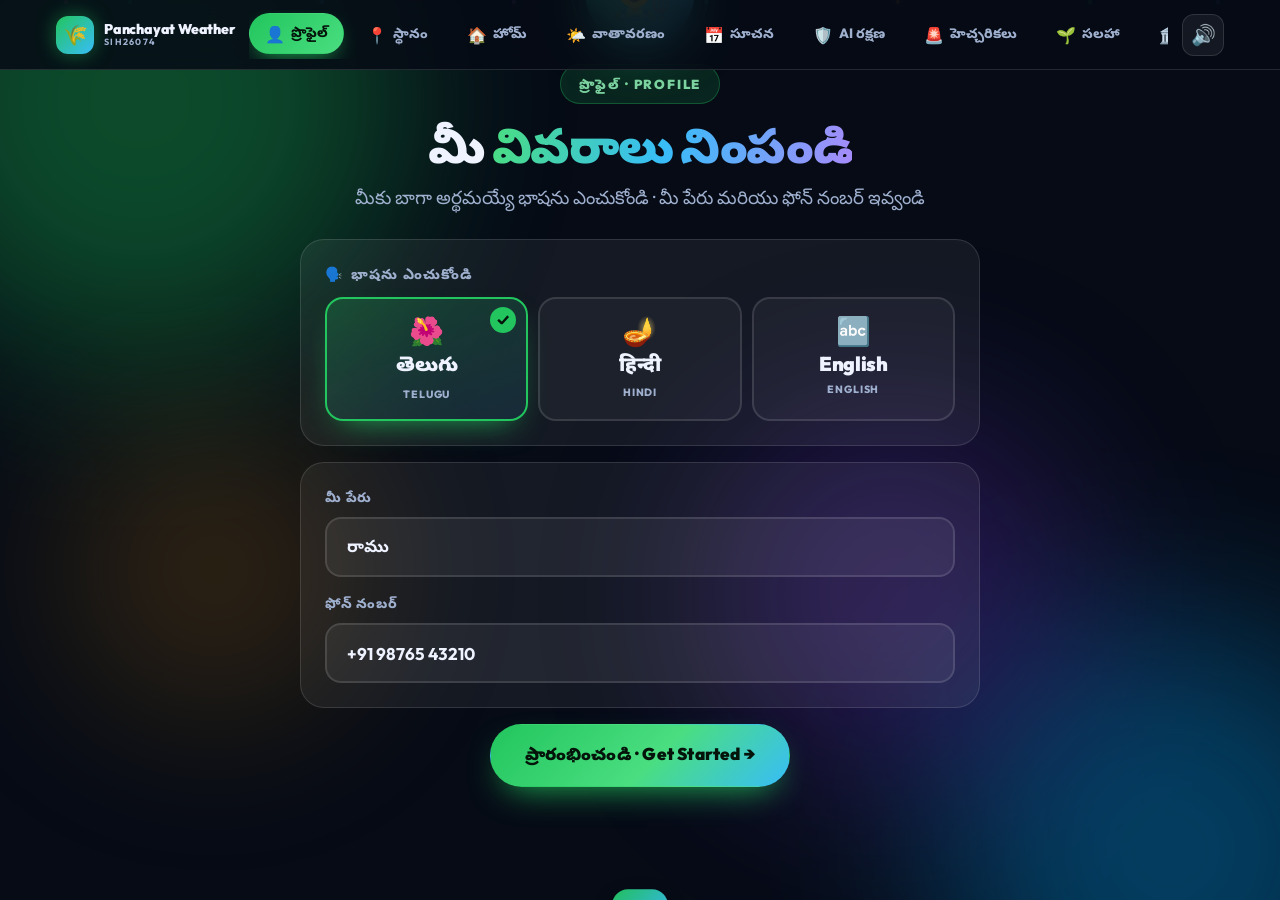
==== index.html @ 8961da01 "Create index.html" ====
<!DOCTYPE html>
<html lang="en">
<head>
<meta charset="UTF-8" />
<meta name="viewport" content="width=device-width, initial-scale=1, viewport-fit=cover" />
<meta name="theme-color" content="#060b16" />
<title>Panchayat Weather AI — Farmer Friendly</title>
<link rel="preconnect" href="https://fonts.googleapis.com">
<link rel="preconnect" href="https://fonts.gstatic.com" crossorigin>
<link href="https://fonts.googleapis.com/css2?family=Outfit:wght@300;400;500;600;700;800;900&family=Noto+Sans+Devanagari:wght@400;600;700&family=Noto+Sans+Telugu:wght@400;600;700&display=swap" rel="stylesheet">
<style>
/* ============================================================
   PANCHAYAT WEATHER AI · SIH26074
   Profile-First · Top Nav · Auto-Voice · AI Week Guard
   ============================================================ */

*{margin:0;padding:0;box-sizing:border-box;-webkit-tap-highlight-color:transparent}

:root{
  --bg:#060b16;
  --card:rgba(255,255,255,.06);
  --card-2:rgba(255,255,255,.10);
  --brd:rgba(255,255,255,.12);
  --txt:#eef3ff;
  --muted:#9fb0cf;
  --green:#22c55e;
  --blue:#38bdf8;
  --amber:#fbbf24;
  --red:#fb7185;
  --purple:#a78bfa;
  --pink:#f472b6;
  --r:22px;
  --shadow:0 20px 44px -20px rgba(0,0,0,.8);
}

html{scroll-behavior:smooth}

body{
  font-family:'Outfit','Noto Sans Devanagari','Noto Sans Telugu',system-ui,-apple-system,sans-serif;
  background:var(--bg);
  color:var(--txt);
  min-height:100vh;
  overflow-x:hidden;
  font-size:17px;
  -webkit-font-smoothing:antialiased;
  line-height:1.55;
}

/* ---------- Ambient background ---------- */
.bg-orbs{position:fixed;inset:0;z-index:-2;overflow:hidden;pointer-events:none}
.orb{position:absolute;border-radius:50%;filter:blur(90px);opacity:.42;animation:orbFloat 24s ease-in-out infinite}
.orb.o1{width:520px;height:520px;background:#16a34a;top:-160px;left:-120px}
.orb.o2{width:460px;height:460px;background:#0284c7;bottom:-180px;right:-120px;animation-delay:-6s}
.orb.o3{width:380px;height:380px;background:#7c3aed;top:45%;left:55%;animation-delay:-12s;opacity:.26}
.orb.o4{width:300px;height:300px;background:#f59e0b;bottom:20%;left:5%;animation-delay:-3s;opacity:.18}
@keyframes orbFloat{
  0%,100%{transform:translate(0,0) scale(1)}
  33%{transform:translate(60px,-50px) scale(1.12)}
  66%{transform:translate(-50px,40px) scale(.94)}
}

.bg-particles{position:fixed;inset:0;z-index:-1;pointer-events:none;overflow:hidden}
.bg-particles span{
  position:absolute;width:4px;height:4px;border-radius:50%;
  background:rgba(56,189,248,.5);
  box-shadow:0 0 8px rgba(56,189,248,.8);
  animation:particleFloat 18s linear infinite;
}
.bg-particles span:nth-child(1){left:10%;animation-delay:0s;background:rgba(34,197,94,.6)}
.bg-particles span:nth-child(2){left:25%;animation-delay:-3s;background:rgba(56,189,248,.6)}
.bg-particles span:nth-child(3){left:40%;animation-delay:-6s;background:rgba(167,139,250,.6)}
.bg-particles span:nth-child(4){left:55%;animation-delay:-9s}
.bg-particles span:nth-child(5){left:70%;animation-delay:-12s;background:rgba(251,191,36,.6)}
.bg-particles span:nth-child(6){left:85%;animation-delay:-15s;background:rgba(34,197,94,.6)}
.bg-particles span:nth-child(7){left:95%;animation-delay:-4s}
.bg-particles span:nth-child(8){left:5%;animation-delay:-7s;background:rgba(244,114,182,.6)}
@keyframes particleFloat{
  0%{transform:translateY(100vh) scale(.5);opacity:0}
  10%{opacity:1}
  90%{opacity:1}
  100%{transform:translateY(-20vh) scale(1.2);opacity:0}
}

/* ============================================================
   TOP BAR — brand + voice toggle + profile chip
   ============================================================ */
.top-bar{
  position:fixed;top:0;left:0;right:0;z-index:120;
  background:rgba(6,11,22,.86);
  border-bottom:1px solid var(--brd);
  backdrop-filter:blur(18px);-webkit-backdrop-filter:blur(18px);
}
.top-bar-inner{
  max-width:1200px;margin:0 auto;
  padding:10px 16px;
  display:flex;align-items:center;gap:14px;
}
.brand{display:flex;align-items:center;gap:10px;flex-shrink:0;cursor:pointer}
.brand-logo{
  width:38px;height:38px;border-radius:12px;
  background:linear-gradient(135deg,var(--green),var(--blue));
  display:grid;place-items:center;font-size:20px;
  box-shadow:0 0 20px rgba(34,197,94,.45);
  animation:logoPulse 3.6s ease-in-out infinite;
}
@keyframes logoPulse{0%,100%{box-shadow:0 0 20px rgba(34,197,94,.4)}50%{box-shadow:0 0 34px rgba(56,189,248,.7)}}
.brand-name{font-size:14px;font-weight:900;letter-spacing:-.2px;line-height:1.1}
.brand-name small{display:block;font-size:9px;color:var(--muted);letter-spacing:.14em;font-weight:700}

/* Top nav — feature tabs */
.top-nav{
  flex:1;display:flex;gap:7px;overflow-x:auto;
  scrollbar-width:none;-ms-overflow-style:none;
  padding:4px 0;
}
.top-nav::-webkit-scrollbar{display:none}
.nav-tab{
  font-family:inherit;font-size:13.5px;font-weight:800;
  padding:9px 15px;border-radius:100px;
  border:1px solid transparent;background:transparent;
  color:var(--muted);cursor:pointer;white-space:nowrap;
  display:flex;align-items:center;gap:6px;
  transition:all .3s cubic-bezier(.22,1,.36,1);
}
.nav-tab .icn{font-size:16px;line-height:1}
.nav-tab:hover{background:rgba(255,255,255,.07);color:var(--txt)}
.nav-tab.active{
  background:linear-gradient(135deg,var(--green),#4ade80);
  color:#04140a;
  box-shadow:0 8px 22px -8px rgba(34,197,94,.9);
  transform:translateY(-1px);
}

.voice-toggle{
  flex-shrink:0;
  width:42px;height:42px;border-radius:12px;
  border:1px solid var(--brd);background:rgba(255,255,255,.06);
  color:var(--txt);font-size:20px;cursor:pointer;
  display:grid;place-items:center;
  transition:.3s;
}
.voice-toggle:hover{background:rgba(34,197,94,.2);border-color:rgba(34,197,94,.5)}
.voice-toggle.muted{opacity:.5}
.voice-toggle.speaking{
  background:linear-gradient(135deg,var(--purple),var(--pink));
  border-color:transparent;
  animation:voicePulse 1s ease-in-out infinite;
}
@keyframes voicePulse{
  0%,100%{transform:scale(1)}
  50%{transform:scale(1.12)}
}

/* ============================================================
   PAGE TURN SLIDER
   ============================================================ */
.slider{
  height:100vh;overflow-y:scroll;
  scroll-snap-type:y proximity;scroll-behavior:smooth;
  scrollbar-width:none;
  padding-top:64px;
  perspective:2000px;perspective-origin:center center;
}
.slider::-webkit-scrollbar{display:none}

.page{
  min-height:calc(100vh - 64px);
  scroll-snap-align:start;
  padding:34px 20px 120px;
  display:flex;flex-direction:column;justify-content:center;
  position:relative;
  transform-origin:center center;
  transform-style:preserve-3d;
  backface-visibility:hidden;
  will-change:transform,opacity;
}

.page.turn-in{animation:pageTurnIn 1.1s cubic-bezier(.19,1,.22,1) both}
@keyframes pageTurnIn{
  0%{opacity:0;transform:perspective(1600px) rotateX(-22deg) rotateY(8deg) translateY(90px) translateZ(-280px) scale(.92);filter:blur(10px)}
  45%{filter:blur(0)}
  100%{opacity:1;transform:perspective(1600px) rotateX(0) rotateY(0) translateY(0) translateZ(0) scale(1);filter:blur(0)}
}

.page-inner{max-width:960px;margin:0 auto;width:100%;position:relative;z-index:1}

.page .anim{opacity:0;transform:translateY(28px);transition:opacity .8s cubic-bezier(.22,1,.36,1),transform .8s cubic-bezier(.22,1,.36,1)}
.page.in .anim{opacity:1;transform:none}
.page.in .anim:nth-child(1){transition-delay:.10s}
.page.in .anim:nth-child(2){transition-delay:.20s}
.page.in .anim:nth-child(3){transition-delay:.30s}
.page.in .anim:nth-child(4){transition-delay:.40s}
.page.in .anim:nth-child(5){transition-delay:.50s}
.page.in .anim:nth-child(6){transition-delay:.60s}
.page.in .anim:nth-child(7){transition-delay:.70s}

/* ============================================================
   TYPOGRAPHY
   ============================================================ */
.step-tag{
  display:inline-flex;align-items:center;gap:9px;
  font-size:13px;font-weight:900;letter-spacing:.14em;text-transform:uppercase;
  padding:9px 18px;border-radius:100px;margin-bottom:16px;
  background:rgba(34,197,94,.14);color:#7dd3a0;
  border:1px solid rgba(34,197,94,.3);
}
.step-tag.blue{background:rgba(56,189,248,.14);color:#7dd3fc;border-color:rgba(56,189,248,.3)}
.step-tag.amber{background:rgba(251,191,36,.14);color:#fcd34d;border-color:rgba(251,191,36,.3)}
.step-tag.purple{background:rgba(167,139,250,.14);color:#c4b5fd;border-color:rgba(167,139,250,.3)}
.step-tag.red{background:rgba(251,113,133,.14);color:#fda4af;border-color:rgba(251,113,133,.3)}

h2.big{
  font-size:clamp(30px,5.6vw,48px);
  font-weight:900;letter-spacing:-1.6px;line-height:1.06;
  margin-bottom:12px;
}
.sub-big{
  font-size:clamp(16px,2.6vw,18.5px);
  color:var(--muted);line-height:1.6;
  margin-bottom:26px;max-width:680px;
}
.grad{
  background:linear-gradient(100deg,#4ade80,#38bdf8 48%,#a78bfa);
  -webkit-background-clip:text;background-clip:text;color:transparent;
}

/* ============================================================
   PAGE 0 · PROFILE SETUP (Language inside)
   ============================================================ */
.profile-wrap{max-width:680px;margin:0 auto;width:100%}

.profile-hero{text-align:center;margin-bottom:26px}
.profile-avatar{
  width:110px;height:110px;border-radius:50%;
  background:linear-gradient(135deg,var(--green),var(--blue));
  display:grid;place-items:center;font-size:52px;
  margin:0 auto 18px;
  box-shadow:0 0 50px rgba(34,197,94,.6);
  position:relative;
  animation:avatarFloat 3.5s ease-in-out infinite;
}
@keyframes avatarFloat{
  0%,100%{transform:translateY(0) scale(1)}
  50%{transform:translateY(-8px) scale(1.03)}
}
.profile-avatar::after{
  content:"";position:absolute;inset:-14px;border-radius:50%;
  border:2px solid rgba(34,197,94,.35);
  animation:avatarRing 3s ease-out infinite;
}
@keyframes avatarRing{
  0%{transform:scale(.95);opacity:.9}
  100%{transform:scale(1.35);opacity:0}
}

.profile-card{
  background:var(--card);border:1px solid var(--brd);
  border-radius:24px;padding:24px;
  backdrop-filter:blur(16px);-webkit-backdrop-filter:blur(16px);
  margin-bottom:16px;
}

/* Inline language picker inside profile */
.profile-lang-label{
  font-size:14px;font-weight:800;color:var(--muted);
  text-transform:uppercase;letter-spacing:.08em;
  margin-bottom:12px;display:flex;align-items:center;gap:8px;
}
.lang-grid-inline{
  display:grid;grid-template-columns:repeat(3,1fr);
  gap:10px;
}
.lang-card-inline{
  font-family:inherit;cursor:pointer;
  padding:18px 12px;border-radius:18px;
  border:2px solid var(--brd);background:rgba(255,255,255,.04);
  display:flex;flex-direction:column;align-items:center;gap:6px;
  transition:transform .32s cubic-bezier(.22,1,.36,1),
             border-color .3s,box-shadow .3s,background .3s;
  position:relative;
}
.lang-card-inline:hover{transform:translateY(-4px);background:rgba(255,255,255,.09)}
.lang-card-inline .flag{font-size:28px;line-height:1}
.lang-card-inline .native{font-size:20px;font-weight:900;color:var(--txt);letter-spacing:-.3px}
.lang-card-inline .en{font-size:10.5px;color:var(--muted);font-weight:800;letter-spacing:.08em;text-transform:uppercase}
.lang-card-inline.active{
  border-color:var(--green);
  background:linear-gradient(160deg,rgba(34,197,94,.22),rgba(56,189,248,.10));
  box-shadow:0 14px 32px -16px rgba(34,197,94,.9);
}
.lang-card-inline.active::after{
  content:"✓";position:absolute;top:8px;right:10px;
  width:26px;height:26px;border-radius:50%;
  background:var(--green);color:#04140a;
  display:grid;place-items:center;font-size:14px;font-weight:900;
  animation:checkPop .45s cubic-bezier(.34,1.56,.64,1);
}
@keyframes checkPop{0%{transform:scale(0) rotate(-180deg)}100%{transform:scale(1) rotate(0)}}

/* Input fields */
.field{margin-bottom:16px}
.field label{
  display:block;font-size:13.5px;font-weight:800;color:var(--muted);
  margin-bottom:9px;letter-spacing:.06em;text-transform:uppercase;
}
select,input[type=text],input[type=tel]{
  width:100%;font-family:inherit;font-size:17px;font-weight:700;
  background:rgba(255,255,255,.06);border:2px solid var(--brd);
  color:var(--txt);padding:17px 20px;border-radius:16px;outline:none;
  transition:border-color .3s,box-shadow .3s,background .3s;
  appearance:none;min-height:60px;
}
select{
  background-image:url("data:image/svg+xml;utf8,<svg xmlns='http://www.w3.org/2000/svg' width='18' height='18' fill='%239fb0cf'><path d='M9 12L4 7h10z'/></svg>");
  background-repeat:no-repeat;background-position:right 18px center;
}
select:focus,input:focus{border-color:var(--green);box-shadow:0 0 0 6px rgba(34,197,94,.16)}
select option{background:#0d1526;color:#eef3ff;padding:10px}

/* ============================================================
   GPS SCENE — pin drop animation
   ============================================================ */
.gps-scene{
  position:relative;height:200px;margin-bottom:22px;
  border-radius:22px;overflow:hidden;
  background:
    linear-gradient(135deg,rgba(34,197,94,.14),rgba(56,189,248,.10)),
    radial-gradient(circle at 50% 50%,rgba(34,197,94,.08) 0%,transparent 60%);
  border:1px solid rgba(56,189,248,.28);
}
/* map grid lines */
.gps-scene::before{
  content:"";position:absolute;inset:0;
  background-image:
    linear-gradient(rgba(255,255,255,.06) 1px,transparent 1px),
    linear-gradient(90deg,rgba(255,255,255,.06) 1px,transparent 1px);
  background-size:36px 36px;
  mask-image:radial-gradient(ellipse at 50% 50%,#000 30%,transparent 78%);
  -webkit-mask-image:radial-gradient(ellipse at 50% 50%,#000 30%,transparent 78%);
}
.gps-scan{
  position:absolute;inset:0;pointer-events:none;
  background:conic-gradient(from 0deg at 50% 50%,
    rgba(56,189,248,.35) 0deg,
    transparent 60deg,
    transparent 360deg);
  animation:scanSpin 4s linear infinite;
  opacity:0;
}
.gps-scene.searching .gps-scan{opacity:1}
@keyframes scanSpin{to{transform:rotate(360deg)}}

.gps-pulse{
  position:absolute;top:50%;left:50%;transform:translate(-50%,-50%);
  width:24px;height:24px;border-radius:50%;
  border:2px solid rgba(56,189,248,.7);
  animation:pulseRipple 2s ease-out infinite;
  opacity:0;
}
.gps-pulse.p2{animation-delay:.7s}
.gps-pulse.p3{animation-delay:1.4s}
.gps-scene.searching .gps-pulse{opacity:1}
@keyframes pulseRipple{
  0%{transform:translate(-50%,-50%) scale(.6);opacity:.9}
  100%{transform:translate(-50%,-50%) scale(6);opacity:0}
}

.gps-pin{
  position:absolute;top:50%;left:50%;
  transform:translate(-50%,-100%) scale(0);
  transform-origin:bottom center;
  font-size:56px;
  filter:drop-shadow(0 10px 20px rgba(0,0,0,.6)) drop-shadow(0 0 30px rgba(34,197,94,.7));
  opacity:0;
  z-index:3;
}
.gps-scene.found .gps-pin{
  animation:pinDrop .9s cubic-bezier(.34,1.56,.64,1) forwards;
}
@keyframes pinDrop{
  0%{transform:translate(-50%,-300%) scale(.4);opacity:0}
  60%{transform:translate(-50%,-100%) scale(1.15);opacity:1}
  80%{transform:translate(-50%,-100%) scale(.95);opacity:1}
  100%{transform:translate(-50%,-100%) scale(1);opacity:1}
}
.gps-scene.found .gps-pulse{display:none}
.gps-scene.found .gps-scan{opacity:0}
.gps-scene.found::after{
  content:"";position:absolute;bottom:26%;
  left:50%;transform:translateX(-50%);
  width:44px;height:8px;border-radius:50%;
  background:radial-gradient(ellipse,rgba(0,0,0,.7),transparent 70%);
  animation:shadowPop .9s cubic-bezier(.34,1.56,.64,1) forwards;
  opacity:0;
}
@keyframes shadowPop{0%{opacity:0;width:0}100%{opacity:1;width:44px}}

.gps-label{
  position:absolute;bottom:12px;left:50%;transform:translateX(-50%);
  background:rgba(6,11,22,.92);border:1px solid rgba(34,197,94,.5);
  color:#86efac;font-size:14px;font-weight:800;
  padding:8px 18px;border-radius:100px;
  white-space:nowrap;opacity:0;
  box-shadow:0 8px 22px -8px rgba(0,0,0,.9);
}
.gps-scene.found .gps-label{
  animation:fadeLabel .6s .7s cubic-bezier(.22,1,.36,1) forwards;
}
@keyframes fadeLabel{0%{opacity:0;transform:translate(-50%,10px)}100%{opacity:1;transform:translate(-50%,0)}}

.gps-btn{
  width:100%;max-width:420px;margin:0 auto;
  font-family:inherit;font-size:17px;font-weight:900;
  padding:20px 28px;border-radius:18px;border:none;cursor:pointer;
  background:linear-gradient(135deg,var(--green),#4ade80 55%,var(--blue));
  color:#04140a;display:flex;align-items:center;justify-content:center;gap:12px;
  box-shadow:0 16px 38px -16px rgba(34,197,94,.95);
  transition:transform .28s cubic-bezier(.22,1,.36,1),box-shadow .28s;
  min-height:64px;
}
.gps-btn:hover{transform:translateY(-3px);box-shadow:0 24px 46px -18px rgba(34,197,94,1)}
.gps-btn:active{transform:scale(.97)}
.gps-btn .icn{font-size:24px}
.gps-btn:disabled{opacity:.6;cursor:not-allowed;transform:none}

/* ============================================================
   CARDS / GRIDS
   ============================================================ */
.grid{display:grid;gap:18px}
.g2{grid-template-columns:repeat(2,1fr)}
.g3{grid-template-columns:repeat(3,1fr)}
.g4{grid-template-columns:repeat(4,1fr)}
@media(max-width:880px){
  .g4{grid-template-columns:repeat(2,1fr)}
  .g3{grid-template-columns:repeat(2,1fr)}
}
@media(max-width:580px){
  .g2,.g3,.g4{grid-template-columns:1fr}
  .page{padding:26px 16px 120px}
  body{font-size:16px}
  .lang-grid-inline{grid-template-columns:1fr}
  .top-bar-inner{padding:8px 12px;gap:10px}
  .brand-name{display:none}
}

.card{
  background:var(--card);border:1px solid var(--brd);
  border-radius:var(--r);padding:24px;
  backdrop-filter:blur(16px);-webkit-backdrop-filter:blur(16px);
  transition:transform .35s cubic-bezier(.22,1,.36,1),
             border-color .35s,box-shadow .35s,background .35s;
  position:relative;overflow:hidden;
}
.card:hover{
  transform:translateY(-6px);border-color:rgba(255,255,255,.24);
  background:var(--card-2);box-shadow:var(--shadow);
}
.card.glow-green:hover{box-shadow:0 22px 46px -22px rgba(34,197,94,.8)}
.card.glow-blue:hover{box-shadow:0 22px 46px -22px rgba(56,189,248,.8)}
.card.glow-amber:hover{box-shadow:0 22px 46px -22px rgba(251,191,36,.8)}
.card.glow-purple:hover{box-shadow:0 22px 46px -22px rgba(167,139,250,.8)}
.card.glow-red:hover{box-shadow:0 22px 46px -22px rgba(251,113,133,.8)}

.card-icon{
  width:58px;height:58px;border-radius:17px;display:grid;place-items:center;
  font-size:30px;margin-bottom:16px;
  background:rgba(255,255,255,.07);border:1px solid var(--brd);
  animation:iconFloat 3.5s ease-in-out infinite;
}
@keyframes iconFloat{0%,100%{transform:translateY(0)}50%{transform:translateY(-4px)}}
.card h3{font-size:19px;font-weight:800;margin-bottom:8px;letter-spacing:-.3px}
.card p{font-size:15px;color:var(--muted);line-height:1.65}

.btn{
  font-family:inherit;font-size:17px;font-weight:900;letter-spacing:.2px;
  padding:18px 32px;border-radius:100px;border:1px solid transparent;
  cursor:pointer;position:relative;overflow:hidden;
  transition:transform .28s cubic-bezier(.22,1,.36,1),
             box-shadow .28s,background .28s,color .28s;
  display:inline-flex;align-items:center;gap:11px;justify-content:center;
  min-height:60px;
}
.btn:active{transform:scale(.96)}
.btn-primary{
  background:linear-gradient(135deg,var(--green),#4ade80 55%,var(--blue));
  color:#04140a;box-shadow:0 14px 34px -14px rgba(34,197,94,.95);
}
.btn-primary:hover{transform:translateY(-3px);box-shadow:0 22px 44px -16px rgba(34,197,94,1)}
.btn-ghost{background:rgba(255,255,255,.07);color:var(--txt);border-color:var(--brd)}
.btn-ghost:hover{background:rgba(255,255,255,.14);transform:translateY(-3px)}
.btn-sm{padding:13px 22px;font-size:15px;min-height:48px}
.btn:disabled{opacity:.45;cursor:not-allowed;transform:none!important}
.btn .ripple{position:absolute;border-radius:50%;transform:scale(0);background:rgba(255,255,255,.5);animation:rippleAnim .75s ease-out;pointer-events:none}
@keyframes rippleAnim{to{transform:scale(4);opacity:0}}

.stat{text-align:center;padding:24px 16px}
.stat .num{
  font-size:clamp(30px,5.4vw,44px);font-weight:900;letter-spacing:-1.8px;
  background:linear-gradient(135deg,#4ade80,#38bdf8);
  -webkit-background-clip:text;background-clip:text;color:transparent;line-height:1.05;
}
.stat .num.amber{background:linear-gradient(135deg,#fbbf24,#fb7185);-webkit-background-clip:text;background-clip:text}
.stat .num.purple{background:linear-gradient(135deg,#a78bfa,#f472b6);-webkit-background-clip:text;background-clip:text}
.stat .num.red{background:linear-gradient(135deg,#fb7185,#f43f5e);-webkit-background-clip:text;background-clip:text}
.stat .lbl{font-size:14px;color:var(--muted);margin-top:8px;font-weight:700}

/* ============================================================
   DASHBOARD — Hero weather + AI Guard card
   ============================================================ */
.dash-hero{
  position:relative;
  background:linear-gradient(135deg,rgba(56,189,248,.20),rgba(34,197,94,.14),rgba(167,139,250,.12));
  border:1px solid rgba(56,189,248,.35);
  border-radius:26px;padding:28px;
  overflow:hidden;
  display:flex;gap:26px;align-items:center;flex-wrap:wrap;
}
.dash-hero::before{
  content:"";position:absolute;inset:0;
  background:
    radial-gradient(circle at 15% 20%,rgba(251,191,36,.22),transparent 45%),
    radial-gradient(circle at 85% 80%,rgba(56,189,248,.22),transparent 45%);
  pointer-events:none;
}
.dash-hero > *{position:relative;z-index:1}

.dash-temp{
  font-size:clamp(64px,13vw,110px);font-weight:900;letter-spacing:-5px;line-height:.95;
  background:linear-gradient(135deg,#fff,#7dd3fc);
  -webkit-background-clip:text;background-clip:text;color:transparent;
  text-shadow:0 0 60px rgba(56,189,248,.4);
}
.dash-temp sup{font-size:.32em;font-weight:700;vertical-align:super}

.dash-emoji{
  font-size:96px;filter:drop-shadow(0 10px 30px rgba(56,189,248,.7));
  animation:bob 3.6s ease-in-out infinite;
}
@keyframes bob{0%,100%{transform:translateY(0)}50%{transform:translateY(-12px)}}

/* AI Guard mini card in dashboard */
.ai-guard-mini{
  background:linear-gradient(135deg,rgba(167,139,250,.20),rgba(244,114,182,.12));
  border:1px solid rgba(167,139,250,.4);
  border-radius:22px;padding:22px;
  position:relative;overflow:hidden;
  margin-top:18px;
  cursor:pointer;
  transition:.3s cubic-bezier(.22,1,.36,1);
}
.ai-guard-mini:hover{transform:translateY(-4px);box-shadow:0 22px 46px -22px rgba(167,139,250,.9)}
.ai-guard-mini::before{
  content:"";position:absolute;top:-40%;right:-10%;
  width:180px;height:180px;border-radius:50%;
  background:radial-gradient(circle,rgba(167,139,250,.35),transparent 70%);
  filter:blur(30px);
  animation:guardGlow 4s ease-in-out infinite;
}
@keyframes guardGlow{
  0%,100%{transform:translate(0,0) scale(1);opacity:.7}
  50%{transform:translate(-20px,20px) scale(1.15);opacity:1}
}
.ai-guard-mini h3{font-size:20px;font-weight:900;margin-bottom:8px;display:flex;align-items:center;gap:10px}
.ai-guard-mini p{font-size:15px;color:#ddd6fe;line-height:1.6;font-weight:600;position:relative}

.guard-badge{
  display:inline-flex;align-items:center;gap:7px;
  background:rgba(167,139,250,.25);color:#ddd6fe;
  font-size:12px;font-weight:900;letter-spacing:.1em;text-transform:uppercase;
  padding:6px 14px;border-radius:100px;margin-bottom:12px;
  border:1px solid rgba(167,139,250,.4);
}
.guard-badge .dot{
  width:8px;height:8px;border-radius:50%;background:#a78bfa;
  box-shadow:0 0 10px #a78bfa;
  animation:pulseDot 1.4s ease-in-out infinite;
}
@keyframes pulseDot{0%,100%{opacity:1;transform:scale(1)}50%{opacity:.5;transform:scale(1.3)}}

/* ============================================================
   WEATHER SCENE
   ============================================================ */
.weather-scene{position:relative;height:160px;margin-bottom:16px;display:flex;align-items:center;justify-content:center}
.w-sun{
  width:96px;height:96px;border-radius:50%;position:relative;
  background:radial-gradient(circle at 35% 32%,#fff3c4,#fbbf24 58%,#f59e0b);
  box-shadow:0 0 70px rgba(251,191,36,.75),0 0 140px rgba(251,191,36,.3);
  animation:sunRise 3s ease-out both;
}
@keyframes sunRise{0%{transform:translateY(80px) scale(.4);opacity:0}100%{transform:translateY(0) scale(1);opacity:1}}
.w-sun::after{
  content:"";position:absolute;inset:-28px;border-radius:50%;
  background:conic-gradient(from 0deg,rgba(251,191,36,.4),transparent 25%,rgba(251,191,36,.4) 50%,transparent 75%,rgba(251,191,36,.4));
  animation:sunRays 18s linear infinite;filter:blur(9px);z-index:-1;
}
@keyframes sunRays{to{transform:rotate(360deg)}}

.w-cloud{position:absolute;background:linear-gradient(180deg,#fff,#c7d6ee);border-radius:100px;opacity:.94;box-shadow:0 12px 30px -10px rgba(0,0,0,.6);top:30px}
.w-cloud::before,.w-cloud::after{content:"";position:absolute;background:inherit;border-radius:50%}
.w-cloud.c1{width:120px;height:38px;left:8%;animation:cloudDrift 9s ease-in-out infinite}
.w-cloud.c1::before{width:52px;height:52px;top:-24px;left:18px}
.w-cloud.c1::after{width:38px;height:38px;top:-16px;left:62px}
.w-cloud.c2{width:96px;height:30px;right:6%;top:60px;opacity:.82;animation:cloudDrift 11s ease-in-out infinite reverse}
.w-cloud.c2::before{width:44px;height:44px;top:-20px;left:12px}
.w-cloud.c2::after{width:30px;height:30px;top:-14px;left:50px}
@keyframes cloudDrift{0%,100%{transform:translateX(0)}50%{transform:translateX(28px)}}

.w-rain{position:absolute;bottom:8px;left:50%;transform:translateX(-50%);width:180px;height:60px}
.w-rain i{position:absolute;top:-10px;width:3px;height:16px;border-radius:3px;background:linear-gradient(180deg,transparent,#38bdf8);animation:rainDrop 1.15s linear infinite}
.w-rain i:nth-child(1){left:6%;animation-delay:0s}
.w-rain i:nth-child(2){left:20%;animation-delay:.18s}
.w-rain i:nth-child(3){left:34%;animation-delay:.36s}
.w-rain i:nth-child(4){left:48%;animation-delay:.09s}
.w-rain i:nth-child(5){left:62%;animation-delay:.45s}
.w-rain i:nth-child(6){left:78%;animation-delay:.27s}
.w-rain i:nth-child(7){left:92%;animation-delay:.6s}
@keyframes rainDrop{0%{transform:translateY(0);opacity:0}20%{opacity:1}100%{transform:translateY(64px);opacity:0}}

.weather-hero{display:flex;align-items:center;gap:26px;flex-wrap:wrap;background:linear-gradient(135deg,rgba(56,189,248,.16),rgba(34,197,94,.10));border:1px solid rgba(56,189,248,.28)}
.temp-big{font-size:clamp(56px,11vw,88px);font-weight:900;letter-spacing:-4px;line-height:1}
.temp-big sup{font-size:.36em;font-weight:700;vertical-align:super}
.wx-emoji{font-size:64px;filter:drop-shadow(0 8px 20px rgba(56,189,248,.6));animation:bob 3.6s ease-in-out infinite}

.ring-wrap{position:relative;width:116px;height:116px;flex-shrink:0}
.ring{transform:rotate(-90deg);width:116px;height:116px}
.ring circle{fill:none;stroke-width:10;stroke-linecap:round}
.ring .bg{stroke:rgba(255,255,255,.09)}
.ring .fg{stroke:url(#gradRing);stroke-dasharray:327;stroke-dashoffset:327;transition:stroke-dashoffset 1.4s cubic-bezier(.22,1,.36,1)}
.ring-label{position:absolute;inset:0;display:grid;place-items:center;font-size:22px;font-weight:900;letter-spacing:-1px}

.metric{padding:18px 20px;border-radius:16px;background:rgba(255,255,255,.05);border:1px solid var(--brd);transition:.3s}
.metric:hover{background:rgba(255,255,255,.1);transform:translateY(-4px)}
.metric .k{font-size:13px;color:var(--muted);text-transform:uppercase;letter-spacing:.1em;font-weight:800}
.metric .v{font-size:26px;font-weight:900;margin-top:6px;letter-spacing:-.8px}
.metric .v small{font-size:14px;font-weight:700;color:var(--muted);margin-left:4px}

.hourly{display:flex;gap:12px;overflow-x:auto;padding:6px 2px 12px;scrollbar-width:thin}
.hourly::-webkit-scrollbar{height:6px}
.hourly::-webkit-scrollbar-thumb{background:rgba(255,255,255,.14);border-radius:10px}
.hour-card{flex:0 0 84px;text-align:center;padding:14px 8px;border-radius:16px;background:rgba(255,255,255,.05);border:1px solid var(--brd);transition:.3s}
.hour-card:hover{background:rgba(56,189,248,.15);border-color:rgba(56,189,248,.4);transform:translateY(-4px)}
.hour-card .h{font-size:12px;color:var(--muted);font-weight:800}
.hour-card .e{font-size:24px;margin:7px 0}
.hour-card .t{font-size:16px;font-weight:900}

/* ============================================================
   FORECAST
   ============================================================ */
.page#p-forecast .fc-card{opacity:0;transform:translateY(-60px) rotateX(70deg);transform-origin:top center}
.page#p-forecast.in .fc-card{animation:calFlip .85s cubic-bezier(.22,1,.36,1) forwards}
.page#p-forecast.in .fc-card:nth-child(1){animation-delay:.10s}
.page#p-forecast.in .fc-card:nth-child(2){animation-delay:.20s}
.page#p-forecast.in .fc-card:nth-child(3){animation-delay:.30s}
.page#p-forecast.in .fc-card:nth-child(4){animation-delay:.40s}
.page#p-forecast.in .fc-card:nth-child(5){animation-delay:.50s}
.page#p-forecast.in .fc-card:nth-child(6){animation-delay:.60s}
.page#p-forecast.in .fc-card:nth-child(7){animation-delay:.70s}
@keyframes calFlip{0%{opacity:0;transform:perspective(800px) rotateX(80deg) translateY(-60px)}60%{opacity:1}100%{opacity:1;transform:perspective(800px) rotateX(0) translateY(0)}}

.fc-card{text-align:center;padding:22px 14px;border-radius:18px;background:rgba(255,255,255,.05);border:1px solid var(--brd);transition:.34s cubic-bezier(.22,1,.36,1)}
.fc-card:hover{transform:translateY(-8px) scale(1.03);background:rgba(255,255,255,.1);box-shadow:var(--shadow)}
.fc-card .day{font-size:13px;font-weight:900;color:var(--muted);letter-spacing:.06em;text-transform:uppercase}
.fc-card .ico{font-size:38px;margin:12px 0;display:block;animation:iconFloat 3s ease-in-out infinite}
.fc-card .hi{font-size:24px;font-weight:900;letter-spacing:-.8px}
.fc-card .lo{font-size:14px;color:var(--muted);font-weight:700}
.fc-bar{margin-top:12px;height:6px;border-radius:100px;background:rgba(255,255,255,.09);overflow:hidden}
.fc-bar i{display:block;height:100%;width:0;border-radius:100px;background:linear-gradient(90deg,var(--blue),var(--amber),var(--red));transition:width 1.1s cubic-bezier(.22,1,.36,1)}

.chart{display:flex;align-items:flex-end;gap:12px;height:210px;padding:28px 6px 0;border-bottom:1px solid var(--brd)}
.chart .col{flex:1;display:flex;flex-direction:column;align-items:center;gap:10px;height:100%;justify-content:flex-end}
.chart .bar-v{width:100%;max-width:50px;border-radius:10px 10px 0 0;height:0;background:linear-gradient(180deg,var(--blue),rgba(56,189,248,.22));transition:height 1.15s cubic-bezier(.22,1,.36,1);position:relative}
.chart .bar-v:hover{background:linear-gradient(180deg,#4ade80,rgba(34,197,94,.25))}
.chart .bar-v::after{content:attr(data-v);position:absolute;top:-24px;left:50%;transform:translateX(-50%);font-size:12px;font-weight:900;color:var(--muted);white-space:nowrap}
.chart .col .lbl{font-size:13px;color:var(--muted);font-weight:800}

/* ============================================================
   AI WEEK GUARD — new dedicated page
   ============================================================ */
.guard-intro{
  position:relative;
  background:linear-gradient(135deg,rgba(167,139,250,.18),rgba(244,114,182,.12));
  border:1px solid rgba(167,139,250,.4);
  border-radius:24px;padding:26px;margin-bottom:22px;
  overflow:hidden;
}
.guard-intro::before{
  content:"";position:absolute;top:-50%;right:-10%;
  width:260px;height:260px;border-radius:50%;
  background:radial-gradient(circle,rgba(167,139,250,.4),transparent 70%);
  filter:blur(40px);
  animation:guardGlow 5s ease-in-out infinite;
}
.guard-intro > *{position:relative;z-index:1}

/* 7-day guard grid */
.guard-grid{display:grid;gap:14px;grid-template-columns:repeat(auto-fit,minmax(280px,1fr));margin-top:22px}

.guard-card{
  background:var(--card);border:1px solid var(--brd);
  border-radius:20px;padding:20px;position:relative;overflow:hidden;
  opacity:0;transform:translateY(30px) scale(.96);
  transition:transform .35s cubic-bezier(.22,1,.36,1);
}
.page#p-guard.in .guard-card{
  animation:guardCardIn .75s cubic-bezier(.22,1,.36,1) forwards;
}
.page#p-guard.in .guard-card:nth-child(1){animation-delay:.10s}
.page#p-guard.in .guard-card:nth-child(2){animation-delay:.20s}
.page#p-guard.in .guard-card:nth-child(3){animation-delay:.30s}
.page#p-guard.in .guard-card:nth-child(4){animation-delay:.40s}
.page#p-guard.in .guard-card:nth-child(5){animation-delay:.50s}
.page#p-guard.in .guard-card:nth-child(6){animation-delay:.60s}
.page#p-guard.in .guard-card:nth-child(7){animation-delay:.70s}
@keyframes guardCardIn{
  0%{opacity:0;transform:translateY(30px) scale(.96)}
  100%{opacity:1;transform:translateY(0) scale(1)}
}
.guard-card:hover{transform:translateY(-5px);border-color:rgba(255,255,255,.25)}

.guard-head{
  display:flex;align-items:center;gap:12px;margin-bottom:12px;
}
.guard-day{
  width:52px;height:52px;border-radius:14px;
  background:rgba(255,255,255,.07);border:1px solid var(--brd);
  display:flex;flex-direction:column;align-items:center;justify-content:center;
  flex-shrink:0;
}
.guard-day .dw{font-size:11px;color:var(--muted);font-weight:900;letter-spacing:.05em;text-transform:uppercase}
.guard-day .dn{font-size:16px;font-weight:900;color:var(--txt);line-height:1}

.guard-risk{
  flex:1;display:flex;align-items:center;gap:8px;
}
.guard-risk .em{font-size:26px}
.guard-risk .txt{font-size:15px;font-weight:800;color:var(--txt)}
.guard-card.sev-high{border-color:rgba(251,113,133,.45);background:linear-gradient(135deg,rgba(251,113,133,.10),transparent)}
.guard-card.sev-high::before{
  content:"";position:absolute;left:0;top:0;bottom:0;width:5px;
  background:var(--red);box-shadow:0 0 22px var(--red);
  animation:barPulse 1.4s ease-in-out infinite;
}
.guard-card.sev-med{border-color:rgba(251,191,36,.4);background:linear-gradient(135deg,rgba(251,191,36,.08),transparent)}
.guard-card.sev-med::before{
  content:"";position:absolute;left:0;top:0;bottom:0;width:5px;
  background:var(--amber);box-shadow:0 0 22px var(--amber);
  animation:barPulse 1.8s ease-in-out infinite;
}
.guard-card.sev-low{border-color:rgba(34,197,94,.4);background:linear-gradient(135deg,rgba(34,197,94,.08),transparent)}
.guard-card.sev-low::before{
  content:"";position:absolute;left:0;top:0;bottom:0;width:5px;
  background:var(--green);box-shadow:0 0 22px var(--green);
}
@keyframes barPulse{0%,100%{opacity:1}50%{opacity:.55}}

.guard-msg{
  font-size:14.5px;color:var(--muted);line-height:1.65;
  padding-left:64px;
}

/* ============================================================
   ALERTS
   ============================================================ */
.page#p-alerts .alert-item{opacity:0;transform:translateX(-60px)}
.page#p-alerts.in .alert-item{animation:alertSlide .75s cubic-bezier(.22,1,.36,1) forwards}
.page#p-alerts.in .alert-item:nth-child(1){animation-delay:.15s}
.page#p-alerts.in .alert-item:nth-child(2){animation-delay:.25s}
.page#p-alerts.in .alert-item:nth-child(3){animation-delay:.35s}
.page#p-alerts.in .alert-item:nth-child(4){animation-delay:.45s}
.page#p-alerts.in .alert-item:nth-child(5){animation-delay:.55s}
@keyframes alertSlide{0%{opacity:0;transform:translateX(-60px) scale(.95)}100%{opacity:1;transform:translateX(0) scale(1)}}

.alert-item{display:flex;gap:16px;align-items:flex-start;padding:20px 22px;border-radius:18px;border:1px solid var(--brd);background:rgba(255,255,255,.045);margin-bottom:14px;position:relative;overflow:hidden;transition:transform .32s cubic-bezier(.22,1,.36,1),background .32s}
.alert-item:hover{transform:translateX(8px);background:rgba(255,255,255,.09)}
.alert-item::before{content:"";position:absolute;left:0;top:0;bottom:0;width:5px}
.alert-item.sev-high::before{background:var(--red);box-shadow:0 0 22px var(--red);animation:barPulse 1.4s ease-in-out infinite}
.alert-item.sev-med::before{background:var(--amber);box-shadow:0 0 22px var(--amber);animation:barPulse 1.8s ease-in-out infinite}
.alert-item.sev-low::before{background:var(--green);box-shadow:0 0 22px var(--green)}

.alert-ico{width:52px;height:52px;flex-shrink:0;border-radius:15px;display:grid;place-items:center;font-size:24px;background:rgba(255,255,255,.07)}
.sev-high .alert-ico{background:rgba(251,113,133,.18);animation:siren 1.2s ease-in-out infinite}
.sev-med .alert-ico{background:rgba(251,191,36,.16)}
.sev-low .alert-ico{background:rgba(34,197,94,.16)}
@keyframes siren{0%,100%{transform:scale(1);box-shadow:0 0 0 0 rgba(251,113,133,.55)}50%{transform:scale(1.06);box-shadow:0 0 0 12px rgba(251,113,133,0)}}

.alert-item h4{font-size:17px;font-weight:800;margin-bottom:6px}
.alert-item p{font-size:15px;color:var(--muted);line-height:1.65}
.alert-time{font-size:13px;color:#6d7f9e;margin-top:9px;font-weight:700;letter-spacing:.03em}

.badge{display:inline-block;font-size:11px;font-weight:900;letter-spacing:.1em;text-transform:uppercase;padding:5px 12px;border-radius:100px}
.badge.high{background:rgba(251,113,133,.2);color:#fda4af}
.badge.med{background:rgba(251,191,36,.2);color:#fcd34d}
.badge.low{background:rgba(34,197,94,.2);color:#86efac}
.badge.info{background:rgba(56,189,248,.2);color:#7dd3fc}

/* ============================================================
   ADVISORY — growing plant
   ============================================================ */
.grow-scene{display:flex;align-items:flex-end;justify-content:center;height:120px;margin-bottom:20px;position:relative}
.grow-soil{position:absolute;bottom:0;left:50%;transform:translateX(-50%);width:140px;height:14px;border-radius:8px;background:linear-gradient(180deg,#5b3a1e,#3a2412);box-shadow:0 6px 18px -8px rgba(0,0,0,.9)}
.grow-seed{position:absolute;bottom:14px;left:50%;transform:translateX(-50%);width:18px;height:26px;border-radius:50% 50% 40% 40%;background:radial-gradient(circle at 35% 30%,#a16207,#78350f);animation:seedDrop 1.4s cubic-bezier(.34,1.56,.64,1) both}
@keyframes seedDrop{0%{transform:translate(-50%,-160px) scale(.6);opacity:0}60%{opacity:1}80%{transform:translate(-50%,6px) scale(.95)}100%{transform:translate(-50%,0) scale(1);opacity:1}}
.grow-plant{position:absolute;bottom:14px;left:50%;transform-origin:bottom center;transform:translateX(-50%) scaleY(0)}
.page.in .grow-plant{animation:sprout 1.6s 0.9s cubic-bezier(.22,1,.36,1) forwards}
@keyframes sprout{0%{transform:translateX(-50%) scaleY(0)}60%{transform:translateX(-50%) scaleY(1.05)}100%{transform:translateX(-50%) scaleY(1)}}
.grow-stem{width:5px;height:52px;border-radius:4px;margin:0 auto;background:linear-gradient(180deg,#22c55e,#15803d)}
.grow-leaf{width:26px;height:16px;border-radius:50%;background:linear-gradient(135deg,#22c55e,#4ade80);position:absolute;bottom:38px;box-shadow:0 0 12px rgba(34,197,94,.55)}
.grow-leaf.left{left:calc(50% - 26px);transform:rotate(-25deg);transform-origin:right center}
.grow-leaf.right{left:calc(50% + 0px);transform:rotate(25deg);transform-origin:left center}

.chips{display:flex;gap:10px;flex-wrap:wrap}
.chip{font-family:inherit;font-size:15px;font-weight:800;padding:13px 22px;border-radius:100px;cursor:pointer;background:rgba(255,255,255,.05);border:1.5px solid var(--brd);color:var(--muted);transition:all .28s cubic-bezier(.22,1,.36,1);min-height:50px}
.chip:hover{background:rgba(255,255,255,.11);color:var(--txt);transform:translateY(-2px)}
.chip.active{background:linear-gradient(135deg,rgba(34,197,94,.9),rgba(56,189,248,.9));color:#04140a;border-color:transparent;box-shadow:0 8px 22px -10px rgba(34,197,94,.9)}

.bar-row{margin-bottom:16px}
.bar-head{display:flex;justify-content:space-between;font-size:15px;margin-bottom:8px;font-weight:800}
.bar-head span:last-child{color:var(--muted)}
.bar{height:11px;border-radius:100px;background:rgba(255,255,255,.08);overflow:hidden}
.bar i{display:block;height:100%;border-radius:100px;width:0;background:linear-gradient(90deg,var(--green),var(--blue));transition:width 1.3s cubic-bezier(.22,1,.36,1)}
.bar.amber i{background:linear-gradient(90deg,var(--amber),var(--red))}
.bar.purple i{background:linear-gradient(90deg,var(--purple),var(--pink))}

/* ============================================================
   PANCHAYAT
   ============================================================ */
.page#p-panchayat .table-row-anim tbody tr{opacity:0;transform:translateY(30px)}
.page#p-panchayat.in .table-row-anim tbody tr{animation:buildingRise .75s cubic-bezier(.22,1,.36,1) forwards}
.page#p-panchayat.in .table-row-anim tbody tr:nth-child(1){animation-delay:.20s}
.page#p-panchayat.in .table-row-anim tbody tr:nth-child(2){animation-delay:.30s}
.page#p-panchayat.in .table-row-anim tbody tr:nth-child(3){animation-delay:.40s}
.page#p-panchayat.in .table-row-anim tbody tr:nth-child(4){animation-delay:.50s}
.page#p-panchayat.in .table-row-anim tbody tr:nth-child(5){animation-delay:.60s}
.page#p-panchayat.in .table-row-anim tbody tr:nth-child(6){animation-delay:.70s}
@keyframes buildingRise{0%{opacity:0;transform:translateY(30px) scaleY(.6)}100%{opacity:1;transform:translateY(0) scaleY(1)}}

.tbl-wrap{overflow-x:auto;border-radius:20px;border:1px solid var(--brd);background:rgba(255,255,255,.035)}
table{width:100%;border-collapse:collapse;min-width:600px}
th{text-align:left;font-size:12px;font-weight:900;letter-spacing:.1em;text-transform:uppercase;color:var(--muted);padding:16px 20px;background:rgba(255,255,255,.045);border-bottom:1px solid var(--brd);white-space:nowrap}
td{padding:16px 20px;font-size:15.5px;border-bottom:1px solid rgba(255,255,255,.055);font-weight:700}
tbody tr{transition:background .25s}
tbody tr:hover{background:rgba(56,189,248,.08)}
tbody tr:last-child td{border-bottom:none}

/* ============================================================
   REPORTS
   ============================================================ */
.page#p-reports .chart .bar-v{height:0}
.page#p-reports.in .chart .bar-v{animation:barGrow 1.2s cubic-bezier(.22,1,.36,1) forwards}
.page#p-reports.in .chart .col:nth-child(1) .bar-v{animation-delay:.15s}
.page#p-reports.in .chart .col:nth-child(2) .bar-v{animation-delay:.25s}
.page#p-reports.in .chart .col:nth-child(3) .bar-v{animation-delay:.35s}
.page#p-reports.in .chart .col:nth-child(4) .bar-v{animation-delay:.45s}
.page#p-reports.in .chart .col:nth-child(5) .bar-v{animation-delay:.55s}
.page#p-reports.in .chart .col:nth-child(6) .bar-v{animation-delay:.65s}
@keyframes barGrow{0%{transform:scaleY(0);transform-origin:bottom}100%{transform:scaleY(1);transform-origin:bottom}}

.note{font-size:15px;color:var(--muted);background:rgba(56,189,248,.08);border:1px solid rgba(56,189,248,.22);border-radius:16px;padding:16px 20px;line-height:1.7;margin-top:18px}

#toast{position:fixed;left:50%;bottom:30px;transform:translate(-50%,160%);background:linear-gradient(135deg,rgba(34,197,94,.97),rgba(56,189,248,.97));color:#04140a;font-weight:900;font-size:15px;padding:16px 28px;border-radius:100px;z-index:300;box-shadow:0 18px 40px -14px rgba(0,0,0,.85);transition:transform .5s cubic-bezier(.22,1,.36,1);max-width:90vw;text-align:center}
#toast.show{transform:translate(-50%,0)}

#splash{position:fixed;inset:0;z-index:9999;background:#060b16;display:grid;place-items:center;transition:opacity .7s,visibility .7s}
#splash.hide{opacity:0;visibility:hidden}
.splash-inner{display:flex;flex-direction:column;align-items:center;gap:22px}
.splash-ring{width:80px;height:80px;border-radius:50%;border:3px solid rgba(255,255,255,.08);border-top-color:var(--green);border-right-color:var(--blue);animation:spin .9s linear infinite}
.splash-text{font-weight:800;letter-spacing:.18em;font-size:13px;color:var(--muted);text-transform:uppercase}
@keyframes spin{to{transform:rotate(360deg)}}

::selection{background:rgba(34,197,94,.35)}
</style>
</head>

<body>

<div class="bg-orbs">
  <div class="orb o1"></div><div class="orb o2"></div>
  <div class="orb o3"></div><div class="orb o4"></div>
</div>
<div class="bg-particles">
  <span></span><span></span><span></span><span></span>
  <span></span><span></span><span></span><span></span>
</div>

<div id="splash">
  <div class="splash-inner">
    <div class="splash-ring"></div>
    <div class="splash-text">Panchayat Weather AI</div>
  </div>
</div>

<!-- ============================================================
     TOP BAR with feature tabs
     ============================================================ -->
<div class="top-bar">
  <div class="top-bar-inner">
    <div class="brand" onclick="jumpTo(0)">
      <div class="brand-logo">🌾</div>
      <div class="brand-name">Panchayat Weather<small>SIH26074</small></div>
    </div>
    <nav class="top-nav" id="topNav"></nav>
    <button class="voice-toggle" id="voiceToggle" onclick="toggleVoice()" title="Voice on/off">🔊</button>
  </div>
</div>

<svg width="0" height="0" style="position:absolute">
  <defs>
    <linearGradient id="gradRing" x1="0%" y1="0%" x2="100%" y2="100%">
      <stop offset="0%" stop-color="#22c55e"/>
      <stop offset="55%" stop-color="#38bdf8"/>
      <stop offset="100%" stop-color="#a78bfa"/>
    </linearGradient>
  </defs>
</svg>

<div class="slider" id="slider">

  <!-- ============================================================
       PAGE 0 · PROFILE SETUP (language inside)
       ============================================================ -->
  <section class="page" id="p-profile">
    <div class="page-inner">
      <div class="profile-wrap">

        <div class="profile-hero anim">
          <div class="profile-avatar">👨‍🌾</div>
          <div class="step-tag" id="profStepTag">ప్రొఫైల్ · Profile</div>
          <h2 class="big" id="profTitle">మీ <span class="grad">వివరాలు నింపండి</span></h2>
          <p class="sub-big" id="profSub" style="margin-left:auto;margin-right:auto;text-align:center">
            మీకు బాగా అర్థమయ్యే భాషను ఎంచుకోండి · మీ పేరు మరియు ఫోన్ నంబర్ ఇవ్వండి
          </p>
        </div>

        <!-- Language inside profile -->
        <div class="profile-card anim">
          <div class="profile-lang-label">
            🗣️ <span id="profLangLbl">భాషను ఎంచుకోండి</span>
          </div>
          <div class="lang-grid-inline" id="langGridInline">
            <button class="lang-card-inline active" data-lang="te">
              <span class="flag">🌺</span>
              <span class="native">తెలుగు</span>
              <span class="en">Telugu</span>
            </button>
            <button class="lang-card-inline" data-lang="hi">
              <span class="flag">🪔</span>
              <span class="native">हिन्दी</span>
              <span class="en">Hindi</span>
            </button>
            <button class="lang-card-inline" data-lang="en">
              <span class="flag">🔤</span>
              <span class="native">English</span>
              <span class="en">English</span>
            </button>
          </div>
        </div>

        <!-- Profile fields -->
        <div class="profile-card anim">
          <div class="field">
            <label for="profName" id="lblName">మీ పేరు</label>
            <input type="text" id="profName" placeholder="రాము · Ramu" value="రాము" autocomplete="name" />
          </div>
          <div class="field" style="margin-bottom:0">
            <label for="profPhone" id="lblPhone">ఫోన్ నంబర్</label>
            <input type="tel" id="profPhone" placeholder="+91 XXXXX XXXXX" value="+91 98765 43210" autocomplete="tel" />
          </div>
        </div>

        <div class="anim" style="text-align:center;margin-top:10px">
          <button class="btn btn-primary" onclick="startSetup()" style="min-width:300px" id="startBtn">
            ప్రారంభించండి · Get Started →
          </button>
        </div>

      </div>
    </div>
  </section>

  <!-- ============================================================
       PAGE 1 · LOCATION (GPS pin drop)
       ============================================================ -->
  <section class="page" id="p-location">
    <div class="page-inner">
      <div class="anim">
        <div class="step-tag blue" id="locStepTag">📍 Location · స్థానం</div>
        <h2 class="big" id="locTitle">మీ పొలం <span class="grad">ఎక్కడ ఉంది?</span></h2>
        <p class="sub-big" id="locSub">GPS బటన్ నొక్కండి — మీ గ్రామం ఆటోమేటిక్‌గా కనుగొంటాము.</p>
      </div>

      <div class="gps-scene anim" id="gpsScene">
        <div class="gps-scan"></div>
        <div class="gps-pulse"></div>
        <div class="gps-pulse p2"></div>
        <div class="gps-pulse p3"></div>
        <div class="gps-pin">📍</div>
        <div class="gps-label" id="gpsLabel">—</div>
      </div>

      <div class="anim" style="text-align:center">
        <button class="gps-btn" id="gpsBtn" onclick="detectLocation()">
          <span class="icn">🛰️</span>
          <span id="gpsBtnTxt">GPS తో నా స్థానం కనుగొనండి</span>
        </button>
      </div>

      <div class="or-divider anim" id="orDiv" style="display:flex;align-items:center;gap:16px;margin:24px 0;color:var(--muted);font-size:13px;font-weight:800;letter-spacing:.18em;text-transform:uppercase">
        లేదా మాన్యువల్‌గా ఎంచుకోండి
      </div>

      <div class="anim" style="display:grid;gap:16px;grid-template-columns:1fr">
        <div class="field">
          <label for="stateSel" id="lblState">రాష్ట్రం</label>
          <select id="stateSel" onchange="onStateChange()"></select>
        </div>
        <div class="field">
          <label for="districtSel" id="lblDistrict">జిల్లా</label>
          <select id="districtSel" onchange="onDistrictChange()"></select>
        </div>
        <div class="field">
          <label for="villageSel" id="lblVillage">గ్రామం</label>
          <select id="villageSel"></select>
        </div>
      </div>

      <div class="anim" style="text-align:center;margin-top:10px">
        <button class="btn btn-primary" onclick="confirmLocation()" style="min-width:320px" id="confirmBtn">
          ✅ నిర్ధారించి కొనసాగించండి
        </button>
      </div>

    </div>
  </section>

  <!-- ============================================================
       PAGE 2 · DASHBOARD (enhanced + AI Guard preview)
       ============================================================ -->
  <section class="page" id="p-dashboard">
    <div class="page-inner">
      <div class="anim">
        <div class="step-tag" id="dashTag">🏠 Home · హోమ్</div>
        <h2 class="big" id="greeting">నమస్కారం, <span class="grad">రైతు</span> 👋</h2>
        <p class="sub-big" id="locationLine">📍 Gajwel · Siddipet · Telangana</p>
      </div>

      <div class="dash-hero anim">
        <div class="dash-emoji">⛅</div>
        <div style="flex:1;min-width:200px">
          <div style="font-size:13px;color:#7dd3fc;font-weight:900;letter-spacing:.14em;text-transform:uppercase" id="todayLbl">ఈ రోజు</div>
          <div class="dash-temp"><span data-count="28">0</span><sup>°C</sup></div>
          <div style="color:#ddd6fe;font-size:16px;margin-top:6px;font-weight:700" id="dashDesc">పాక్షికంగా మేఘావృతం · 31°C అనుభూతి</div>
        </div>
        <div class="ring-wrap">
          <svg class="ring" viewBox="0 0 120 120">
            <circle class="bg" cx="60" cy="60" r="52"></circle>
            <circle class="fg" id="dashRing" cx="60" cy="60" r="52"></circle>
          </svg>
          <div class="ring-label"><span data-count="72">0</span>%</div>
        </div>
      </div>

      <div class="grid g4 anim" style="margin-top:18px">
        <div class="metric"><div class="k">💧 <span class="i18n" data-k="humidity"></span></div><div class="v"><span data-count="68">0</span><small>%</small></div></div>
        <div class="metric"><div class="k">💨 <span class="i18n" data-k="wind"></span></div><div class="v"><span data-count="12">0</span><small>km/h</small></div></div>
        <div class="metric"><div class="k">🌧️ <span class="i18n" data-k="rain"></span></div><div class="v"><span data-count="4.2" data-dec="1">0</span><small>mm</small></div></div>
        <div class="metric"><div class="k">🌱 <span class="i18n" data-k="soil"></span></div><div class="v"><span data-count="46">0</span><small>%</small></div></div>
      </div>

      <!-- AI Week Guard preview card -->
      <div class="ai-guard-mini anim" onclick="jumpTo(4)">
        <span class="guard-badge"><span class="dot"></span><span class="i18n" data-k="guardBadge"></span></span>
        <h3>🛡️ <span class="i18n" data-k="guardTitle"></span></h3>
        <p class="i18n" data-k="guardPreview"></p>
        <div style="margin-top:14px;display:inline-flex;align-items:center;gap:8px;font-size:14px;font-weight:800;color:#c4b5fd">
          <span class="i18n" data-k="guardOpen"></span> →
        </div>
      </div>

    </div>
  </section>

  <!-- ============================================================
       PAGE 3 · CURRENT WEATHER
       ============================================================ -->
  <section class="page" id="p-weather">
    <div class="page-inner">
      <div class="anim">
        <div class="step-tag blue" id="wTag">🌤️ Weather · వాతావరణం</div>
        <h2 class="big" id="wTitle">ఈ రోజు <span class="grad">వాతావరణం</span></h2>
        <p class="sub-big" id="wSub">సమీప వాతావరణ కేంద్రం నుండి ప్రత్యక్ష రీడింగ్‌లు.</p>
      </div>

      <div class="weather-scene anim">
        <div class="w-sun"></div>
        <div class="w-cloud c1"></div>
        <div class="w-cloud c2"></div>
        <div class="w-rain"><i></i><i></i><i></i><i></i><i></i><i></i><i></i></div>
      </div>

      <div class="card weather-hero anim">
        <div class="wx-emoji">🌦️</div>
        <div style="flex:1;min-width:200px">
          <div class="temp-big"><span data-count="28">0</span><sup>°C</sup></div>
          <div style="font-size:17px;font-weight:800;margin-top:6px" id="wCond"></div>
          <div style="color:var(--muted);font-size:15px;margin-top:4px" id="wRange"></div>
        </div>
        <div style="display:flex;gap:10px;flex-wrap:wrap">
          <span class="badge info" id="wUpdated"></span>
          <span class="badge low" id="wAQ"></span>
        </div>
      </div>

      <h3 style="margin:26px 0 8px;font-size:20px;font-weight:900" class="anim" id="hNext">⏰ తదుపరి గంటలు</h3>
      <div class="hourly anim">
        <div class="hour-card"><div class="h">NOW</div><div class="e">🌦️</div><div class="t">28°</div></div>
        <div class="hour-card"><div class="h">12 PM</div><div class="e">⛅</div><div class="t">30°</div></div>
        <div class="hour-card"><div class="h">01 PM</div><div class="e">☀️</div><div class="t">32°</div></div>
        <div class="hour-card"><div class="h">02 PM</div><div class="e">☀️</div><div class="t">33°</div></div>
        <div class="hour-card"><div class="h">03 PM</div><div class="e">⛅</div><div class="t">31°</div></div>
        <div class="hour-card"><div class="h">04 PM</div><div class="e">🌧️</div><div class="t">27°</div></div>
        <div class="hour-card"><div class="h">05 PM</div><div class="e">🌧️</div><div class="t">25°</div></div>
        <div class="hour-card"><div class="h">06 PM</div><div class="e">🌦️</div><div class="t">24°</div></div>
      </div>

      <h3 style="margin:20px 0 12px;font-size:20px;font-weight:900" class="anim" id="hDetails">📊 మరిన్ని వివరాలు</h3>
      <div class="grid g4 anim">
        <div class="metric"><div class="k">🌡️ <span class="i18n" data-k="feels"></span></div><div class="v"><span data-count="31">0</span><small>°C</small></div></div>
        <div class="metric"><div class="k">💧 <span class="i18n" data-k="humidity"></span></div><div class="v"><span data-count="68">0</span><small>%</small></div></div>
        <div class="metric"><div class="k">📈 <span class="i18n" data-k="pressure"></span></div><div class="v"><span data-count="1012">0</span><small>hPa</small></div></div>
        <div class="metric"><div class="k">👁️ <span class="i18n" data-k="visibility"></span></div><div class="v"><span data-count="8.5" data-dec="1">0</span><small>km</small></div></div>
        <div class="metric"><div class="k">☀️ UV</div><div class="v"><span data-count="6">0</span><small id="uvLbl"></small></div></div>
        <div class="metric"><div class="k">💦 <span class="i18n" data-k="dew"></span></div><div class="v"><span data-count="21">0</span><small>°C</small></div></div>
        <div class="metric"><div class="k">🌅 <span class="i18n" data-k="sunrise"></span></div><div class="v">06:12<small>AM</small></div></div>
        <div class="metric"><div class="k">🌇 <span class="i18n" data-k="sunset"></span></div><div class="v">06:48<small>PM</small></div></div>
      </div>

    </div>
  </section>

  <!-- ============================================================
       PAGE 4 · 7-DAY FORECAST
       ============================================================ -->
  <section class="page" id="p-forecast">
    <div class="page-inner">
      <div class="anim">
        <div class="step-tag blue" id="fTag">📅 Forecast · సూచన</div>
        <h2 class="big" id="fTitle">తదుపరి <span class="grad">7 రోజులు</span></h2>
        <p class="sub-big" id="fSub">వారంలో విత్తడం, నీరు, స్ప్రే, కోత ప్లాన్ చేయండి.</p>
      </div>

      <div class="grid" style="grid-template-columns:repeat(auto-fit,minmax(120px,1fr));gap:14px">
        <div class="fc-card"><div class="day" data-day="mon"></div><span class="ico">🌧️</span><div class="hi">27°</div><div class="lo">21°</div><div class="fc-bar"><i data-w="60%"></i></div></div>
        <div class="fc-card"><div class="day" data-day="tue"></div><span class="ico">⛈️</span><div class="hi">25°</div><div class="lo">20°</div><div class="fc-bar"><i data-w="80%"></i></div></div>
        <div class="fc-card"><div class="day" data-day="wed"></div><span class="ico">🌦️</span><div class="hi">28°</div><div class="lo">21°</div><div class="fc-bar"><i data-w="55%"></i></div></div>
        <div class="fc-card"><div class="day" data-day="thu"></div><span class="ico">⛅</span><div class="hi">31°</div><div class="lo">22°</div><div class="fc-bar"><i data-w="35%"></i></div></div>
        <div class="fc-card"><div class="day" data-day="fri"></div><span class="ico">☀️</span><div class="hi">33°</div><div class="lo">23°</div><div class="fc-bar"><i data-w="18%"></i></div></div>
        <div class="fc-card"><div class="day" data-day="sat"></div><span class="ico">☀️</span><div class="hi">34°</div><div class="lo">24°</div><div class="fc-bar"><i data-w="12%"></i></div></div>
        <div class="fc-card"><div class="day" data-day="sun"></div><span class="ico">⛅</span><div class="hi">32°</div><div class="lo">23°</div><div class="fc-bar"><i data-w="30%"></i></div></div>
      </div>

      <div class="card anim" style="margin-top:22px">
        <h3 style="font-size:19px;margin-bottom:6px" id="fcChartT"></h3>
        <p style="font-size:14px;color:var(--muted);margin-bottom:10px" id="fcChartS"></p>
        <div class="chart">
          <div class="col"><div class="bar-v" data-h="62%" data-v="18mm"></div><div class="lbl" data-day="mon"></div></div>
          <div class="col"><div class="bar-v" data-h="92%" data-v="28mm"></div><div class="lbl" data-day="tue"></div></div>
          <div class="col"><div class="bar-v" data-h="48%" data-v="12mm"></div><div class="lbl" data-day="wed"></div></div>
          <div class="col"><div class="bar-v" data-h="26%" data-v="6mm"></div><div class="lbl" data-day="thu"></div></div>
          <div class="col"><div class="bar-v" data-h="12%" data-v="2mm"></div><div class="lbl" data-day="fri"></div></div>
          <div class="col"><div class="bar-v" data-h="6%" data-v="0mm"></div><div class="lbl" data-day="sat"></div></div>
          <div class="col"><div class="bar-v" data-h="22%" data-v="5mm"></div><div class="lbl" data-day="sun"></div></div>
        </div>
      </div>

    </div>
  </section>

  <!-- ============================================================
       PAGE 5 · AI WEEK GUARD (new)
       ============================================================ -->
  <section class="page" id="p-guard">
    <div class="page-inner">
      <div class="anim">
        <div class="step-tag purple" id="guardTag">🛡️ AI Guard · రక్షణ</div>
        <h2 class="big" id="guardH">AI ఒక వారం <span class="grad">ముందుగానే చెబుతుంది</span></h2>
        <p class="sub-big" id="guardP">మీ పంటను రక్షించడానికి ఏడు రోజుల ముందస్తు సమాచారం.</p>
      </div>

      <div class="guard-intro anim">
        <div style="display:flex;gap:16px;align-items:center;flex-wrap:wrap">
          <div style="font-size:56px;filter:drop-shadow(0 6px 20px rgba(167,139,250,.7));animation:bob 3.5s ease-in-out infinite">🛡️</div>
          <div style="flex:1;min-width:220px">
            <div style="font-size:14px;color:#c4b5fd;font-weight:900;letter-spacing:.14em;text-transform:uppercase;margin-bottom:6px" id="guardIntroBadge">AI చేత సిద్ధం</div>
            <div style="font-size:17px;font-weight:800;line-height:1.5" id="guardIntroMsg">
              వచ్చే వారంలో మీ గ్రామంలో ఏమి జరుగుతుందో AI ఇప్పుడే చెబుతోంది. ఏ రోజు ఏమి జాగ్రత్త తీసుకోవాలో కింద చూడండి.
            </div>
          </div>
        </div>
      </div>

      <div class="guard-grid" id="guardGrid"></div>

      <div class="note anim" style="margin-top:22px">
        🤖 <span class="i18n" data-k="guardHow"></span>
      </div>

    </div>
  </section>

  <!-- ============================================================
       PAGE 6 · ALERTS
       ============================================================ -->
  <section class="page" id="p-alerts">
    <div class="page-inner">
      <div class="anim">
        <div class="step-tag red" id="aTag">🚨 Alerts · హెచ్చరికలు</div>
        <h2 class="big" id="aTitle">ముఖ్యమైన <span class="grad">హెచ్చరికలు</span></h2>
        <p class="sub-big" id="aSub">మీ ఫోన్‌కు మీ భాషలో హెచ్చరికలు.</p>
      </div>

      <div class="grid g3 anim">
        <div class="card stat glow-red"><div class="num red"><span data-count="2">0</span></div><div class="lbl i18n" data-k="high"></div></div>
        <div class="card stat glow-amber"><div class="num amber"><span data-count="3">0</span></div><div class="lbl i18n" data-k="medium"></div></div>
        <div class="card stat glow-green"><div class="num"><span data-count="4">0</span></div><div class="lbl i18n" data-k="advisories"></div></div>
      </div>

      <div style="margin-top:22px">
        <div class="alert-item sev-high">
          <div class="alert-ico">🌧️</div>
          <div style="flex:1">
            <div style="display:flex;gap:10px;align-items:center;flex-wrap:wrap;margin-bottom:6px">
              <h4 class="i18n" data-k="aHeavy"></h4><span class="badge high i18n" data-k="high"></span>
            </div>
            <p class="i18n" data-k="aHeavyMsg"></p>
            <div class="alert-time i18n" data-k="aTime1"></div>
          </div>
        </div>

        <div class="alert-item sev-high">
          <div class="alert-ico">💨</div>
          <div style="flex:1">
            <div style="display:flex;gap:10px;align-items:center;flex-wrap:wrap;margin-bottom:6px">
              <h4 class="i18n" data-k="aWind"></h4><span class="badge high i18n" data-k="high"></span>
            </div>
            <p class="i18n" data-k="aWindMsg"></p>
            <div class="alert-time i18n" data-k="aTime2"></div>
          </div>
        </div>

        <div class="alert-item sev-med">
          <div class="alert-ico">🌡️</div>
          <div style="flex:1">
            <div style="display:flex;gap:10px;align-items:center;flex-wrap:wrap;margin-bottom:6px">
              <h4 class="i18n" data-k="aCold"></h4><span class="badge med i18n" data-k="medium"></span>
            </div>
            <p class="i18n" data-k="aColdMsg"></p>
            <div class="alert-time i18n" data-k="aTime3"></div>
          </div>
        </div>

        <div class="alert-item sev-med">
          <div class="alert-ico">🐛</div>
          <div style="flex:1">
            <div style="display:flex;gap:10px;align-items:center;flex-wrap:wrap;margin-bottom:6px">
              <h4 class="i18n" data-k="aPest"></h4><span class="badge med i18n" data-k="medium"></span>
            </div>
            <p class="i18n" data-k="aPestMsg"></p>
            <div class="alert-time i18n" data-k="aTime4"></div>
          </div>
        </div>

        <div class="alert-item sev-low">
          <div class="alert-ico">💧</div>
          <div style="flex:1">
            <div style="display:flex;gap:10px;align-items:center;flex-wrap:wrap;margin-bottom:6px">
              <h4 class="i18n" data-k="aIrrig"></h4><span class="badge low i18n" data-k="advisory"></span>
            </div>
            <p class="i18n" data-k="aIrrigMsg"></p>
            <div class="alert-time i18n" data-k="aTime5"></div>
          </div>
        </div>
      </div>

    </div>
  </section>

  <!-- ============================================================
       PAGE 7 · ADVISORY
       ============================================================ -->
  <section class="page" id="p-advisory">
    <div class="page-inner">
      <div class="anim">
        <div class="step-tag" id="advTag">🌱 Advisory · సలహా</div>
        <h2 class="big" id="advTitle">ఈ వారం <span class="grad">ఏమి చేయాలి</span></h2>
        <p class="sub-big" id="advSub">పంటలు, నీరు, ఎరువులపై సరళమైన సలహా.</p>
      </div>

      <div class="grow-scene anim">
        <div class="grow-soil"></div>
        <div class="grow-seed"></div>
        <div class="grow-plant">
          <div class="grow-stem"></div>
          <div class="grow-leaf left"></div>
          <div class="grow-leaf right"></div>
        </div>
      </div>

      <div class="grid g2 anim">
        <div class="card glow-blue">
          <div class="card-icon">💧</div>
          <h3 class="i18n" data-k="waterIrr"></h3>
          <p style="margin-bottom:16px;font-size:15.5px" class="i18n" data-k="waterAdv"></p>
          <div class="bar-row">
            <div class="bar-head"><span class="i18n" data-k="soilMoist"></span><span>78%</span></div>
            <div class="bar"><i data-w="78%"></i></div>
          </div>
          <div class="bar-row" style="margin-bottom:0">
            <div class="bar-head"><span class="i18n" data-k="waterSaved"></span><span>~42,000 L</span></div>
            <div class="bar"><i data-w="65%"></i></div>
          </div>
        </div>

        <div class="card glow-green">
          <div class="card-icon">🧪</div>
          <h3 class="i18n" data-k="fertiliser"></h3>
          <p style="margin-bottom:16px;font-size:15.5px" class="i18n" data-k="fertAdv"></p>
          <div class="bar-row">
            <div class="bar-head"><span class="i18n" data-k="nitrogen"></span><span>60 kg/ha</span></div>
            <div class="bar"><i data-w="60%"></i></div>
          </div>
          <div class="bar-row" style="margin-bottom:0">
            <div class="bar-head"><span class="i18n" data-k="washRisk"></span><span class="i18n" data-k="high"></span></div>
            <div class="bar amber"><i data-w="84%"></i></div>
          </div>
        </div>

        <div class="card glow-amber">
          <div class="card-icon">🐛</div>
          <h3 class="i18n" data-k="pestWatch"></h3>
          <p style="margin-bottom:16px;font-size:15.5px" class="i18n" data-k="pestAdv"></p>
          <div class="bar-row">
            <div class="bar-head"><span class="i18n" data-k="aphidRisk"></span><span>72%</span></div>
            <div class="bar amber"><i data-w="72%"></i></div>
          </div>
          <div class="bar-row" style="margin-bottom:0">
            <div class="bar-head"><span class="i18n" data-k="mildewRisk"></span><span>58%</span></div>
            <div class="bar amber"><i data-w="58%"></i></div>
          </div>
        </div>

        <div class="card glow-purple">
          <div class="card-icon">🌾</div>
          <h3 class="i18n" data-k="bestCrops"></h3>
          <p style="margin-bottom:16px;font-size:15.5px" class="i18n" data-k="cropsSub"></p>
          <div class="chips">
            <span class="chip active">🌾 <span class="i18n" data-k="cropWheat"></span></span>
            <span class="chip active">🧅 <span class="i18n" data-k="cropOnion"></span></span>
            <span class="chip">🍇 <span class="i18n" data-k="cropGrapes"></span></span>
            <span class="chip">🌿 <span class="i18n" data-k="cropGram"></span></span>
          </div>
        </div>
      </div>

      <div class="card glow-red anim" style="margin-top:18px">
        <div class="card-icon">⚠️</div>
        <h3 class="i18n" data-k="doNow"></h3>
        <div style="display:grid;gap:12px;margin-top:14px">
          <div class="metric" style="display:flex;gap:14px;align-items:center;padding:16px 18px">
            <span style="font-size:24px">1️⃣</span>
            <span style="font-size:15.5px;font-weight:600" class="i18n" data-k="do1"></span>
          </div>
          <div class="metric" style="display:flex;gap:14px;align-items:center;padding:16px 18px">
            <span style="font-size:24px">2️⃣</span>
            <span style="font-size:15.5px;font-weight:600" class="i18n" data-k="do2"></span>
          </div>
          <div class="metric" style="display:flex;gap:14px;align-items:center;padding:16px 18px">
            <span style="font-size:24px">3️⃣</span>
            <span style="font-size:15.5px;font-weight:600" class="i18n" data-k="do3"></span>
          </div>
        </div>
      </div>

    </div>
  </section>

  <!-- ============================================================
       PAGE 8 · PANCHAYAT
       ============================================================ -->
  <section class="page" id="p-panchayat">
    <div class="page-inner">
      <div class="anim">
        <div class="step-tag blue" id="pTag">🏛️ Panchayat · పంచాయత్</div>
        <h2 class="big" id="pTitle">గ్రామ <span class="grad">అవలోకనం</span></h2>
        <p class="sub-big" id="pSub">మీ పంచాయత్‌లోని అన్ని గ్రామాలు ఇప్పుడు ఎలా ఉన్నాయో చూడండి.</p>
      </div>

      <div class="grid g4 anim">
        <div class="card stat glow-green"><div class="num"><span data-count="12">0</span></div><div class="lbl i18n" data-k="villages"></div></div>
        <div class="card stat glow-blue"><div class="num"><span data-count="8">0</span></div><div class="lbl i18n" data-k="normal"></div></div>
        <div class="card stat glow-amber"><div class="num amber"><span data-count="3">0</span></div><div class="lbl i18n" data-k="watch"></div></div>
        <div class="card stat glow-red"><div class="num red"><span data-count="1">0</span></div><div class="lbl i18n" data-k="critical"></div></div>
      </div>

      <div class="card anim" style="margin-top:22px;padding:0;overflow:hidden">
        <div style="padding:20px 22px;border-bottom:1px solid var(--brd);display:flex;justify-content:space-between;align-items:center;gap:12px;flex-wrap:wrap">
          <h3 style="font-size:19px" id="vWxT"></h3>
          <span class="badge info">Live</span>
        </div>
        <div class="tbl-wrap table-row-anim" style="border:none;border-radius:0;background:transparent">
          <table>
            <thead>
              <tr>
                <th class="i18n" data-k="village"></th>
                <th class="i18n" data-k="tempCol"></th>
                <th class="i18n" data-k="rainCol"></th>
                <th class="i18n" data-k="risk"></th>
                <th class="i18n" data-k="status"></th>
              </tr>
            </thead>
            <tbody>
              <tr><td><b>Gajwel</b></td><td>28°C</td><td>4.2 mm</td><td class="i18n" data-k="high"></td><td><span class="badge high i18n" data-k="alert"></span></td></tr>
              <tr><td><b>Dubbak</b></td><td>27°C</td><td>6.1 mm</td><td class="i18n" data-k="high"></td><td><span class="badge high i18n" data-k="alert"></span></td></tr>
              <tr><td><b>Siddipet</b></td><td>29°C</td><td>2.0 mm</td><td class="i18n" data-k="medium"></td><td><span class="badge med i18n" data-k="watch"></span></td></tr>
              <tr><td><b>Husnabad</b></td><td>30°C</td><td>1.4 mm</td><td class="i18n" data-k="medium"></td><td><span class="badge med i18n" data-k="watch"></span></td></tr>
              <tr><td><b>Cherial</b></td><td>31°C</td><td>0.8 mm</td><td class="i18n" data-k="low"></td><td><span class="badge low i18n" data-k="normal"></span></td></tr>
              <tr><td><b>Narsapur</b></td><td>29°C</td><td>3.3 mm</td><td class="i18n" data-k="low"></td><td><span class="badge low i18n" data-k="normal"></span></td></tr>
            </tbody>
          </table>
        </div>
      </div>

      <div class="grid g2 anim" style="margin-top:18px">
        <div class="card glow-green">
          <div class="card-icon">📢</div>
          <h3 class="i18n" data-k="sendAll"></h3>
          <p style="margin-bottom:16px" class="i18n" data-k="sendAllSub"></p>
          <button class="btn btn-primary btn-sm" onclick="showToast('📢')" class="i18n" data-k="sendSms"></button>
        </div>
        <div class="card glow-blue">
          <div class="card-icon">👤</div>
          <h3 class="i18n" data-k="officer"></h3>
          <p><b style="color:var(--txt)">Shri. Ramesh Patil</b></p>
          <p style="margin-top:5px">Sarpanch · Gajwel</p>
          <p style="margin-top:8px">📞 +91 98XXX XXXXX</p>
        </div>
      </div>

    </div>
  </section>

  <!-- ============================================================
       PAGE 9 · REPORTS
       ============================================================ -->
  <section class="page" id="p-reports">
    <div class="page-inner">
      <div class="anim">
        <div class="step-tag purple" id="rTag">📈 Reports · నివేదికలు</div>
        <h2 class="big" id="rTitle">నివేదికలు &amp; <span class="grad">రికార్డులు</span></h2>
        <p class="sub-big" id="rSub">పంట బీమా, ప్రభుత్వ పథకాలు లేదా ప్రణాళిక కోసం డేటా డౌన్‌లోడ్.</p>
      </div>

      <div class="grid g4 anim">
        <div class="card stat glow-blue"><div class="num"><span data-count="184">0</span></div><div class="lbl i18n" data-k="reportsMade"></div></div>
        <div class="card stat glow-green"><div class="num"><span data-count="1240">0</span></div><div class="lbl i18n" data-k="farmersHelped"></div></div>
        <div class="card stat glow-amber"><div class="num amber"><span data-count="96">0</span>%</div><div class="lbl i18n" data-k="delivery"></div></div>
        <div class="card stat glow-purple"><div class="num purple"><span data-count="25">0</span>yr</div><div class="lbl i18n" data-k="dataHistory"></div></div>
      </div>

      <div class="card anim" style="margin-top:22px">
        <h3 style="font-size:19px;margin-bottom:6px" id="rChartT"></h3>
        <p style="font-size:14px;color:var(--muted);margin-bottom:12px" id="rChartS"></p>
        <div class="chart">
          <div class="col"><div class="bar-v" data-h="34%" data-v="34"></div><div class="lbl">Jun</div></div>
          <div class="col"><div class="bar-v" data-h="72%" data-v="72"></div><div class="lbl">Jul</div></div>
          <div class="col"><div class="bar-v" data-h="94%" data-v="94"></div><div class="lbl">Aug</div></div>
          <div class="col"><div class="bar-v" data-h="86%" data-v="86"></div><div class="lbl">Sep</div></div>
          <div class="col"><div class="bar-v" data-h="40%" data-v="40"></div><div class="lbl">Oct</div></div>
          <div class="col"><div class="bar-v" data-h="14%" data-v="14"></div><div class="lbl">Nov</div></div>
        </div>
      </div>

      <div class="grid g3 anim" style="margin-top:18px">
        <div class="card glow-blue" style="cursor:pointer" onclick="showToast('📄')">
          <div class="card-icon">📄</div>
          <h3 class="i18n" data-k="weatherReport"></h3>
          <p class="i18n" data-k="weatherReportSub"></p>
        </div>
        <div class="card glow-green" style="cursor:pointer" onclick="showToast('📄')">
          <div class="card-icon">🌾</div>
          <h3 class="i18n" data-k="cropReport"></h3>
          <p class="i18n" data-k="cropReportSub"></p>
        </div>
        <div class="card glow-amber" style="cursor:pointer" onclick="showToast('📄')">
          <div class="card-icon">🚨</div>
          <h3 class="i18n" data-k="disasterReport"></h3>
          <p class="i18n" data-k="disasterReportSub"></p>
        </div>
      </div>

      <div class="anim" style="text-align:center;margin-top:28px">
        <button class="btn btn-primary" onclick="jumpTo(0)" style="min-width:260px" id="startOverBtn"></button>
      </div>

      <div class="note anim" style="margin-top:22px;text-align:center">
        <b>Panchayat Weather AI</b> · SIH26074<br>
        🌾 <span class="i18n" data-k="footer"></span>
      </div>

    </div>
  </section>

</div>

<div id="toast"></div>

<script>
/* ============================================================
   PANCHAYAT WEATHER AI — SCRIPT
   Profile-First · Auto-Voice · Top Nav · AI Week Guard
   ============================================================ */

const slider = document.getElementById('slider');
const pages = [...document.querySelectorAll('.page')];
const TOTAL = pages.length;
let currentIdx = 0;
let voiceEnabled = true;
let voicePlaying = false;
let userName = 'రాము';

/* ============================================================
   NAV & LABELS
   ============================================================ */
const NAV_ITEMS = {
  te:[
    {icon:'👤', label:'ప్రొఫైల్'},
    {icon:'📍', label:'స్థానం'},
    {icon:'🏠', label:'హోమ్'},
    {icon:'🌤️', label:'వాతావరణం'},
    {icon:'📅', label:'సూచన'},
    {icon:'🛡️', label:'AI రక్షణ'},
    {icon:'🚨', label:'హెచ్చరికలు'},
    {icon:'🌱', label:'సలహా'},
    {icon:'🏛️', label:'పంచాయత్'},
    {icon:'📈', label:'నివేదికలు'}
  ],
  hi:[
    {icon:'👤', label:'प्रोफ़ाइल'},
    {icon:'📍', label:'स्थान'},
    {icon:'🏠', label:'होम'},
    {icon:'🌤️', label:'मौसम'},
    {icon:'📅', label:'पूर्वानुमान'},
    {icon:'🛡️', label:'AI सुरक्षा'},
    {icon:'🚨', label:'चेतावनी'},
    {icon:'🌱', label:'सलाह'},
    {icon:'🏛️', label:'पंचायत'},
    {icon:'📈', label:'रिपोर्ट'}
  ],
  en:[
    {icon:'👤', label:'Profile'},
    {icon:'📍', label:'Location'},
    {icon:'🏠', label:'Home'},
    {icon:'🌤️', label:'Weather'},
    {icon:'📅', label:'Forecast'},
    {icon:'🛡️', label:'AI Guard'},
    {icon:'🚨', label:'Alerts'},
    {icon:'🌱', label:'Advisory'},
    {icon:'🏛️', label:'Panchayat'},
    {icon:'📈', label:'Reports'}
  ]
};

/* ============================================================
   VOICE SCRIPTS — per page · per language (auto-spoken on page turn)
   ============================================================ */
const VOICE_SCRIPTS = {
  0:{ te:'మీ ప్రొఫైల్ సెటప్ చేయండి. భాషను ఎంచుకోండి మరియు మీ పేరు ఇవ్వండి.',
      hi:'अपनी प्रोफ़ाइल सेटअप करें। भाषा चुनें और अपना नाम दें।',
      en:'Set up your profile. Choose your language and enter your name.' },
  1:{ te:'మీ పొలం స్థానాన్ని కనుగొనడానికి GPS బటన్ నొక్కండి.',
      hi:'अपने खेत का स्थान खोजने के लिए GPS बटन दबाएं.',
      en:'Tap the GPS button to find your farm location.' },
  2:{ te:'ఇది మీ హోమ్ డాష్‌బోర్డ్. ఈ రోజు వాతావరణం చూడండి. కింద AI రక్షణ కార్డ్ ఉంది.',
      hi:'यह आपका होम डैशबोर्ड है। आज का मौसम देखें। नीचे AI सुरक्षा कार्ड है।',
      en:'This is your home dashboard. See today weather. AI Guard card is below.' },
  3:{ te:'ప్రస్తుత వాతావరణం. ఉష్ణోగ్రత, తేమ మరియు మరిన్ని వివరాలు.',
      hi:'वर्तमान मौसम। तापमान, नमी और अधिक विवरण.',
      en:'Current weather. Temperature, humidity and more details.' },
  4:{ te:'ఏడు రోజుల వాతావరణ సూచన. మీ పొలం పని ప్లాన్ చేయండి.',
      hi:'सात दिन का पूर्वानुमान. अपने खेत का काम योजना बनाएं.',
      en:'Seven day forecast. Plan your field work.' },
  5:{ te:'AI ఒక వారం ముందుగానే హెచ్చరిస్తుంది. ఏ రోజు ఏమి జాగ్రత్త తీసుకోవాలో చూడండి.',
      hi:'AI एक हफ्ते पहले चेतावनी देता है. देखें किस दिन क्या सावधानी रखें.',
      en:'AI warns one week ahead. See what to protect on which day.' },
  6:{ te:'ముఖ్యమైన హెచ్చరికలు. ఎరుపు ప్రమాదం, ఆకుపచ్చ సురక్షితం.',
      hi:'महत्वपूर्ण चेतावनी. लाल खतरा है, हरा सुरक्षित है.',
      en:'Important alerts. Red is danger, green is safe.' },
  7:{ te:'ఈ వారం ఏమి చేయాలి. నీరు, ఎరువులు మరియు పంటలపై సలహా.',
      hi:'इस हफ्ते क्या करें. पानी, खाद और फसल पर सलाह.',
      en:'What to do this week. Advice on water, fertiliser and crops.' },
  8:{ te:'పంచాయత్ అవలోకనం. అన్ని గ్రామాల వాతావరణ స్థితి.',
      hi:'पंचायत अवलोकन. सभी गाँव की मौसम स्थिति.',
      en:'Panchayat overview. Weather status of all villages.' },
  9:{ te:'నివేదికలు మరియు రికార్డులు. బీమా మరియు పథకాల కోసం డేటా.',
      hi:'रिपोर्ट और रिकॉर्ड. बीमा और योजनाओं के लिए डेटा.',
      en:'Reports and records. Data for insurance and schemes.' }
};

/* ============================================================
   UI TRANSLATIONS
   ============================================================ */
const T = {
  te:{
    /* profile */
    profStepTag:'ప్రొఫైల్ · Profile',
    profTitle:'మీ <span class="grad">వివరాలు నింపండి</span>',
    profSub:'మీకు బాగా అర్థమయ్యే భాషను ఎంచుకోండి · మీ పేరు మరియు ఫోన్ నంబర్ ఇవ్వండి',
    profLangLbl:'భాషను ఎంచుకోండి',
    lblName:'మీ పేరు',
    lblPhone:'ఫోన్ నంబర్',
    startBtn:'ప్రారంభించండి · Get Started →',

    /* location */
    locStepTag:'📍 Location · స్థానం',
    locTitle:'మీ పొలం <span class="grad">ఎక్కడ ఉంది?</span>',
    locSub:'GPS బటన్ నొక్కండి — మీ గ్రామం ఆటోమేటిక్‌గా కనుగొంటాము.',
    gpsBtnTxt:'GPS తో నా స్థానం కనుగొనండి',
    gpsFound:'స్థానం కనుగొనబడింది',
    gpsSearching:'GPS ఉపగ్రహానికి కనెక్ట్ అవుతోంది…',
    gpsReading:'మీ కోఆర్డినేట్లు చదువుతోంది…',
    gpsMatching:'గ్రామ డేటాబేస్‌కు సరిపోలుతోంది…',
    orDiv:'లేదా మాన్యువల్‌గా ఎంచుకోండి',
    lblState:'రాష్ట్రం',
    lblDistrict:'జిల్లా',
    lblVillage:'గ్రామం',
    confirmBtn:'✅ నిర్ధారించి కొనసాగించండి',

    /* dashboard */
    dashTag:'🏠 Home · హోమ్',
    todayLbl:'ఈ రోజు',
    dashDesc:'పాక్షికంగా మేఘావృతం · 31°C అనుభూతి',
    greetingPrefix:'నమస్కారం',
    greetingFarmer:'రైతు',

    /* AI guard mini */
    guardBadge:'AI చేత సిద్ధం',
    guardTitle:'వారం ముందు రక్షణ',
    guardPreview:'AI ఒక వారం ముందుగానే మీ పంటకు ఏమి జరుగుతుందో చెబుతుంది. ఏ రోజు ఏ జాగ్రత్త తీసుకోవాలో తెలుసుకోండి.',
    guardOpen:'వారం రక్షణ చూడండి',

    /* weather */
    wTag:'🌤️ Weather · వాతావరణం',
    wTitle:'ఈ రోజు <span class="grad">వాతావరణం</span>',
    wSub:'సమీప వాతావరణ కేంద్రం నుండి ప్రత్యక్ష రీడింగ్‌లు.',
    wCond:'తేలికపాటి వర్షం ఆశించబడుతోంది',
    wRange:'అధిక 32° · తక్కువ 21° · అనుభూతి 31°',
    wUpdated:'4 నిమిషాల క్రితం నవీకరించబడింది',
    wAQ:'గాలి నాణ్యత మంచిది',
    hNext:'⏰ తదుపరి గంటలు',
    hDetails:'📊 మరిన్ని వివరాలు',
    uvLbl:'అధిక',

    /* forecast */
    fTag:'📅 Forecast · సూచన',
    fTitle:'తదుపరి <span class="grad">7 రోజులు</span>',
    fSub:'వారంలో విత్తడం, నీరు, స్ప్రే, కోత ప్లాన్ చేయండి.',
    fcChartT:'🌧️ ఆశించిన వర్షం (మిమీ)',
    fcChartS:'వచ్చే వారానికి రోజువారీ వర్ష సూచన',

    /* AI guard page */
    guardTag:'🛡️ AI Guard · రక్షణ',
    guardH:'AI ఒక వారం <span class="grad">ముందుగానే చెబుతుంది</span>',
    guardP:'మీ పంటను రక్షించడానికి ఏడు రోజుల ముందస్తు సమాచారం.',
    guardIntroBadge:'AI చేత సిద్ధం',
    guardIntroMsg:'వచ్చే వారంలో మీ గ్రామంలో ఏమి జరుగుతుందో AI ఇప్పుడే చెబుతోంది. ఏ రోజు ఏమి జాగ్రత్త తీసుకోవాలో కింద చూడండి.',
    guardHow:'AI 25 సంవత్సరాల వాతావరణ డేటాను, ఉపగ్రహ చిత్రాలను మరియు స్థానిక సెన్సార్లను కలిపి ఒక వారం ముందుగానే మీ పంటకు రక్షణ సూచనలు ఇస్తుంది.',

    /* alerts */
    aTag:'🚨 Alerts · హెచ్చరికలు',
    aTitle:'ముఖ్యమైన <span class="grad">హెచ్చరికలు</span>',
    aSub:'మీ ఫోన్‌కు మీ భాషలో హెచ్చరికలు.',
    high:'అధిక', medium:'మధ్యస్థ', low:'తక్కువ', advisories:'సలహాలు', advisory:'సలహా', alert:'హెచ్చరిక',
    aHeavy:'భారీ వర్ష హెచ్చరిక',
    aHeavyMsg:'తర్వాతి 48 గంటల్లో 45–60 మిమీ వర్షం. పంటలు కప్పండి.',
    aTime1:'2 గంటల క్రితం జారీ',
    aWind:'బలమైన గాలులు',
    aWindMsg:'45–55 కిమీ/గం గాలులు. అరటి, చెరకు కాపాడండి.',
    aTime2:'5 గంటల క్రితం జారీ',
    aCold:'చల్లని రాత్రి',
    aColdMsg:'రాత్రి ఉష్ణోగ్రత 14°C కి పడవచ్చు. నార్సరీ మొక్కలు కాపాడండి.',
    aTime3:'8 గంటల క్రితం జారీ',
    aPest:'పురుగు ప్రమాదం',
    aPestMsg:'తేమ వల్ల అఫిడ్స్ మరియు బూజు వచ్చే అవకాశం. పంటను గమనించండి.',
    aTime4:'నిన్న జారీ',
    aIrrig:'నీటిపారుదల సలహా',
    aIrrigMsg:'నేల తేమ బాగుంది. తదుపరి నీటిపారుదల దాటవేయండి.',
    aTime5:'2 రోజుల క్రితం జారీ',

    /* advisory */
    advTag:'🌱 Advisory · సలహా',
    advTitle:'ఈ వారం <span class="grad">ఏమి చేయాలి</span>',
    advSub:'పంటలు, నీరు, ఎరువులపై సరళమైన సలహా.',
    waterIrr:'నీరు / నీటిపారుదల',
    waterAdv:'3 రోజులు నీరు పెట్టవద్దు — 71 మిమీ వర్షం వస్తోంది.',
    soilMoist:'నేల తేమ', waterSaved:'ఆదా చేసిన నీరు',
    fertiliser:'ఎరువులు',
    fertAdv:'గురువారం వరకు యూరియా వాయిదా వేయండి — వర్షం కడిగేస్తుంది.',
    nitrogen:'నత్రజని అవసరం', washRisk:'కడిగే ప్రమాదం',
    pestWatch:'పురుగు పర్యవేక్షణ',
    pestAdv:'తేమ వల్ల గ్రామ్ మరియు గ్రేప్స్‌లో అఫిడ్స్, బూజు రావచ్చు.',
    aphidRisk:'అఫిడ్ ప్రమాదం', mildewRisk:'బూజు ప్రమాదం',
    bestCrops:'ఇప్పుడు ఉత్తమ పంటలు', cropsSub:'మీ నేల మరియు వర్ష సూచన ఆధారంగా.',
    cropWheat:'గోధుమ', cropOnion:'ఉల్లి', cropGrapes:'ద్రాక్ష', cropGram:'శనగ',
    doNow:'ఇప్పుడు ఇది చేయండి',
    do1:'మంగళవారం ముందు డ్రైనేజీ కాలువలు శుభ్రం చేయండి.',
    do2:'కోసిన సంచులను కప్పిన ఎత్తైన ప్రదేశానికి మార్చండి.',
    do3:'గురువారం వరకు పురుగుమందులు చల్లవద్దు.',

    /* panchayat */
    pTag:'🏛️ Panchayat · పంచాయత్',
    pTitle:'గ్రామ <span class="grad">అవలోకనం</span>',
    pSub:'మీ పంచాయత్‌లోని అన్ని గ్రామాలు ఇప్పుడు ఎలా ఉన్నాయో చూడండి.',
    villages:'గ్రామాలు', normal:'సాధారణ', watch:'పర్యవేక్షణ', critical:'క్లిష్టమైన',
    village:'గ్రామం', tempCol:'ఉష్ణో', rainCol:'వర్షం', risk:'ప్రమాదం', status:'స్థితి',
    sendAll:'అందరికీ సందేశం పంపండి',
    sendAllSub:'ఈ పంచాయత్‌లోని ప్రతి రైతుకు సలహా ప్రసారం చేయండి.',
    sendSms:'SMS పంపండి',
    officer:'పంచాయత్ అధికారి',
    vWxT:'🏘️ గ్రామ వాతావరణం',

    /* reports */
    rTag:'📈 Reports · నివేదికలు',
    rTitle:'నివేదికలు &amp; <span class="grad">రికార్డులు</span>',
    rSub:'పంట బీమా, ప్రభుత్వ పథకాలు లేదా ప్రణాళిక కోసం డేటా డౌన్‌లోడ్.',
    reportsMade:'నివేదికలు తయారు', farmersHelped:'సహాయం పొందిన రైతులు',
    delivery:'డెలివరీ', dataHistory:'డేటా చరిత్ర',
    rChartT:'📊 నెలవారీ వర్షం — చివరి 6 నెలలు',
    rChartS:'25 సంవత్సరాల సగటుతో పోల్చబడింది',
    weatherReport:'వాతావరణ నివేదిక',
    weatherReportSub:'నెలవారీ ఉష్ణోగ్రత, వర్షం, తేమ సారాంశం.',
    cropReport:'పంట నివేదిక',
    cropReportSub:'పంట వారీగా సలహా చరిత్ర మరియు ఫలితాలు.',
    disasterReport:'విపత్తు నివేదిక',
    disasterReportSub:'హెచ్చరిక లాగ్ మరియు ప్రతిస్పందన సమయం.',
    startOver:'మళ్ళీ ప్రారంభించండి',
    footer:'ప్రతి భారతీయ రైతుకు వాతావరణ సమాచారం'
  },
  hi:{
    profStepTag:'प्रोफ़ाइल · Profile',
    profTitle:'अपनी <span class="grad">जानकारी भरें</span>',
    profSub:'वह भाषा चुनें जो आप अच्छी तरह समझते हैं · अपना नाम और फ़ोन नंबर दें',
    profLangLbl:'भाषा चुनें',
    lblName:'आपका नाम',
    lblPhone:'फ़ोन नंबर',
    startBtn:'शुरू करें · Get Started →',

    locStepTag:'📍 Location · स्थान',
    locTitle:'आपका खेत <span class="grad">कहाँ है?</span>',
    locSub:'GPS बटन दबाएं — हम आपका गाँव स्वचालित रूप से खोजेंगे.',
    gpsBtnTxt:'GPS से मेरा स्थान खोजें',
    gpsFound:'स्थान मिला',
    gpsSearching:'GPS उपग्रह से जुड़ रहा है…',
    gpsReading:'आपके निर्देशांक पढ़ रहा है…',
    gpsMatching:'गाँव डेटाबेस से मिला रहा है…',
    orDiv:'या मैन्युअल चुनें',
    lblState:'राज्य',
    lblDistrict:'जिला',
    lblVillage:'गाँव',
    confirmBtn:'✅ पुष्टि करें और जारी रखें',

    dashTag:'🏠 Home · होम',
    todayLbl:'आज',
    dashDesc:'आंशिक बादल · 31°C महसूस',
    greetingPrefix:'नमस्ते',
    greetingFarmer:'किसान',

    guardBadge:'AI द्वारा तैयार',
    guardTitle:'एक हफ्ते पहले सुरक्षा',
    guardPreview:'AI एक हफ्ते पहले बताता है आपकी फसल को क्या होगा. जानें किस दिन क्या सावधानी रखें.',
    guardOpen:'सप्ताह सुरक्षा देखें',

    wTag:'🌤️ Weather · मौसम',
    wTitle:'आज का <span class="grad">मौसम</span>',
    wSub:'निकटतम मौसम केंद्र से लाइव रीडिंग.',
    wCond:'हल्की बारिश की संभावना',
    wRange:'अधिकतम 32° · न्यूनतम 21° · महसूस 31°',
    wUpdated:'4 मिनट पहले अपडेट',
    wAQ:'हवा की गुणवत्ता अच्छी',
    hNext:'⏰ अगले घंटे',
    hDetails:'📊 अधिक विवरण',
    uvLbl:'उच्च',

    fTag:'📅 Forecast · पूर्वानुमान',
    fTitle:'अगले <span class="grad">7 दिन</span>',
    fSub:'सप्ताह में बुवाई, सिंचाई, छिड़काव, कटाई की योजना बनाएं.',
    fcChartT:'🌧️ अपेक्षित बारिश (मिमी)',
    fcChartS:'आने वाले सप्ताह का दैनिक बारिश पूर्वानुमान',

    guardTag:'🛡️ AI Guard · सुरक्षा',
    guardH:'AI एक हफ्ते <span class="grad">पहले बताता है</span>',
    guardP:'आपकी फसल की सुरक्षा के लिए सात दिन पहले की जानकारी.',
    guardIntroBadge:'AI द्वारा तैयार',
    guardIntroMsg:'आने वाले सप्ताह में आपके गाँव में क्या होगा, AI अभी बता रहा है. देखें किस दिन क्या सावधानी रखें.',
    guardHow:'AI 25 साल के मौसम डेटा, उपग्रह चित्रों और स्थानीय सेंसर को मिलाकर एक हफ्ते पहले आपकी फसल के लिए सुरक्षा सलाह देता है.',

    aTag:'🚨 Alerts · चेतावनी',
    aTitle:'महत्वपूर्ण <span class="grad">चेतावनी</span>',
    aSub:'आपके फोन पर आपकी भाषा में चेतावनी.',
    high:'उच्च', medium:'मध्यम', low:'कम', advisories:'सलाह', advisory:'सलाह', alert:'चेतावनी',
    aHeavy:'भारी बारिश की चेतावनी',
    aHeavyMsg:'अगले 48 घंटों में 45–60 मिमी बारिश. फसल ढकें.',
    aTime1:'2 घंटे पहले जारी',
    aWind:'तेज हवाएं',
    aWindMsg:'45–55 किमी/घंटा हवाएं. केला, गन्ना सुरक्षित करें.',
    aTime2:'5 घंटे पहले जारी',
    aCold:'ठंडी रात',
    aColdMsg:'रात का तापमान 14°C तक गिर सकता है. नर्सरी पौधे बचाएं.',
    aTime3:'8 घंटे पहले जारी',
    aPest:'कीट का खतरा',
    aPestMsg:'नमी से ग्राम और अंगूर में एफिड और फंगस हो सकता है.',
    aTime4:'कल जारी',
    aIrrig:'सिंचाई सलाह',
    aIrrigMsg:'मिट्टी में नमी अच्छी है. अगली सिंचाई छोड़ें.',
    aTime5:'2 दिन पहले जारी',

    advTag:'🌱 Advisory · सलाह',
    advTitle:'इस हफ्ते <span class="grad">क्या करें</span>',
    advSub:'फसल, पानी, खाद पर सरल सलाह.',
    waterIrr:'पानी / सिंचाई',
    waterAdv:'3 दिन पानी न डालें — 71 मिमी बारिश आ रही है.',
    soilMoist:'मिट्टी की नमी', waterSaved:'पानी बचाया',
    fertiliser:'खाद',
    fertAdv:'गुरुवार तक यूरिया रोकें — बारिश बहा देगी.',
    nitrogen:'नाइट्रोजन जरूरत', washRisk:'बहाव का खतरा',
    pestWatch:'कीट निगरानी',
    pestAdv:'नमी से ग्राम और अंगूर में एफिड, फंगस हो सकता है.',
    aphidRisk:'एफिड खतरा', mildewRisk:'फंगस खतरा',
    bestCrops:'अभी सर्वोत्तम फसलें', cropsSub:'आपकी मिट्टी और बारिश के आधार पर.',
    cropWheat:'गेहूं', cropOnion:'प्याज', cropGrapes:'अंगूर', cropGram:'चना',
    doNow:'अब यह करें',
    do1:'मंगलवार से पहले जल निकासी नालियां साफ करें.',
    do2:'कटी हुई बोरियां ढकी, ऊंची जगह पर रखें.',
    do3:'गुरुवार तक कीटनाशक न छिड़कें.',

    pTag:'🏛️ Panchayat · पंचायत',
    pTitle:'गाँव का <span class="grad">अवलोकन</span>',
    pSub:'देखें आपकी पंचायत के सभी गाँव अभी कैसे हैं.',
    villages:'गाँव', normal:'सामान्य', watch:'निगरानी', critical:'गंभीर',
    village:'गाँव', tempCol:'तापमान', rainCol:'बारिश', risk:'जोखिम', status:'स्थिति',
    sendAll:'सभी को संदेश भेजें',
    sendAllSub:'इस पंचायत के हर किसान को सलाह प्रसारित करें.',
    sendSms:'SMS भेजें',
    officer:'पंचायत अधिकारी',
    vWxT:'🏘️ गाँव का मौसम',

    rTag:'📈 Reports · रिपोर्ट',
    rTitle:'रिपोर्ट &amp; <span class="grad">रिकॉर्ड</span>',
    rSub:'फसल बीमा, सरकारी योजना या योजना के लिए डेटा डाउनलोड.',
    reportsMade:'रिपोर्ट बनी', farmersHelped:'किसानों की मदद',
    delivery:'डिलीवरी', dataHistory:'डेटा इतिहास',
    rChartT:'📊 मासिक बारिश — पिछले 6 महीने',
    rChartS:'25 साल के औसत से तुलना',
    weatherReport:'मौसम रिपोर्ट',
    weatherReportSub:'मासिक तापमान, बारिश और नमी सारांश.',
    cropReport:'फसल रिपोर्ट',
    cropReportSub:'फसल-वार सलाह इतिहास और परिणाम.',
    disasterReport:'आपदा रिपोर्ट',
    disasterReportSub:'चेतावनी लॉग और प्रतिक्रिया समय.',
    startOver:'फिर से शुरू करें',
    footer:'हर भारतीय किसान के लिए मौसम जानकारी'
  },
  en:{
    profStepTag:'Profile · Setup',
    profTitle:'Fill Your <span class="grad">Details</span>',
    profSub:'Choose the language you understand best · Enter your name and phone number',
    profLangLbl:'Choose Language',
    lblName:'Your Name',
    lblPhone:'Phone Number',
    startBtn:'Get Started →',

    locStepTag:'📍 Location',
    locTitle:'Where Is Your <span class="grad">Farm?</span>',
    locSub:'Tap the GPS button — we will find your village automatically.',
    gpsBtnTxt:'Find My Location with GPS',
    gpsFound:'Location Found',
    gpsSearching:'Connecting to GPS satellite…',
    gpsReading:'Reading your coordinates…',
    gpsMatching:'Matching to village database…',
    orDiv:'Or choose manually',
    lblState:'State',
    lblDistrict:'District',
    lblVillage:'Village',
    confirmBtn:'✅ Confirm & Continue',

    dashTag:'🏠 Home',
    todayLbl:'Today',
    dashDesc:'Partly cloudy · Feels 31°C',
    greetingPrefix:'Hello',
    greetingFarmer:'Farmer',

    guardBadge:'Prepared by AI',
    guardTitle:'Week Ahead Protection',
    guardPreview:'AI tells you one week early what will happen to your crop. Learn what to protect on which day.',
    guardOpen:'View Week Guard',

    wTag:'🌤️ Weather',
    wTitle:"Today's <span class=\"grad\">Weather</span>",
    wSub:'Live readings from the nearest weather station.',
    wCond:'Light showers expected',
    wRange:'High 32° · Low 21° · Feels 31°',
    wUpdated:'Updated 4 min ago',
    wAQ:'Air Quality Good',
    hNext:'⏰ Next Hours',
    hDetails:'📊 More Details',
    uvLbl:'High',

    fTag:'📅 Forecast',
    fTitle:'Next <span class="grad">7 Days</span>',
    fSub:'Plan sowing, watering, spraying and harvest with the week ahead.',
    fcChartT:'🌧️ Rain Expected (mm)',
    fcChartS:'Daily rain forecast for the coming week',

    guardTag:'🛡️ AI Guard',
    guardH:'AI Warns <span class="grad">One Week Early</span>',
    guardP:'Seven-day advance protection intimation for your crop.',
    guardIntroBadge:'Prepared by AI',
    guardIntroMsg:'AI is telling you right now what will happen in your village this week. See what to protect on which day below.',
    guardHow:'AI combines 25 years of weather data, satellite images and local sensors to give your crop protection advice one week in advance.',

    aTag:'🚨 Alerts',
    aTitle:'Important <span class="grad">Alerts</span>',
    aSub:'Warnings sent to your phone in your language.',
    high:'High', medium:'Medium', low:'Low', advisories:'Advisories', advisory:'Advisory', alert:'Alert',
    aHeavy:'Heavy Rainfall Warning',
    aHeavyMsg:'45–60 mm rain in next 48 hours. Cover crops and clear drainage.',
    aTime1:'Issued 2 hours ago',
    aWind:'Strong Winds Coming',
    aWindMsg:'Wind 45–55 km/h likely. Secure banana and sugarcane.',
    aTime2:'Issued 5 hours ago',
    aCold:'Cold Night Ahead',
    aColdMsg:'Night temp may fall to 14°C. Protect nursery seedlings.',
    aTime3:'Issued 8 hours ago',
    aPest:'Pest Risk',
    aPestMsg:'Humidity favours aphids in gram and mustard.',
    aTime4:'Issued yesterday',
    aIrrig:'Irrigation Advisory',
    aIrrigMsg:'Soil moisture is good. Skip the next irrigation.',
    aTime5:'Issued 2 days ago',

    advTag:'🌱 Advisory',
    advTitle:'What To Do <span class="grad">This Week</span>',
    advSub:'Simple, weather-aware advice for crops, water and fertiliser.',
    waterIrr:'Water / Irrigation',
    waterAdv:'Skip watering for 3 days — 71 mm rain is coming.',
    soilMoist:'Soil Moisture', waterSaved:'Water Saved',
    fertiliser:'Fertiliser',
    fertAdv:'Delay urea until Thursday — rain will wash it away.',
    nitrogen:'Nitrogen Needed', washRisk:'Wash-away Risk',
    pestWatch:'Pest Watch',
    pestAdv:'Humidity may bring aphids and mildew in gram and grapes.',
    aphidRisk:'Aphid Risk', mildewRisk:'Mildew Risk',
    bestCrops:'Best Crops Now', cropsSub:'Based on your soil and rain outlook.',
    cropWheat:'Wheat', cropOnion:'Onion', cropGrapes:'Grapes', cropGram:'Gram',
    doNow:'Do This Now',
    do1:'Clear drainage channels before Tuesday.',
    do2:'Move harvested bags to a covered, raised spot.',
    do3:'Wait until Thursday to spray pesticides.',

    pTag:'🏛️ Panchayat',
    pTitle:'Village <span class="grad">Overview</span>',
    pSub:'See how all villages in your Panchayat are doing right now.',
    villages:'Villages', normal:'Normal', watch:'Watch', critical:'Critical',
    village:'Village', tempCol:'Temp', rainCol:'Rain', risk:'Risk', status:'Status',
    sendAll:'Send Message to All',
    sendAllSub:'Broadcast an advisory to every farmer in this Panchayat.',
    sendSms:'Send SMS',
    officer:'Panchayat Officer',
    vWxT:'🏘️ Village Weather',

    rTag:'📈 Reports',
    rTitle:'Reports &amp; <span class="grad">Records</span>',
    rSub:'Download data for crop insurance, government schemes or planning.',
    reportsMade:'Reports Made', farmersHelped:'Farmers Helped',
    delivery:'Delivery', dataHistory:'Data History',
    rChartT:'📊 Monthly Rain — Last 6 Months',
    rChartS:'Compared to the 25-year average',
    weatherReport:'Weather Report',
    weatherReportSub:'Monthly temperature, rain and humidity summary.',
    cropReport:'Crop Report',
    cropReportSub:'Crop-wise advice history and results.',
    disasterReport:'Disaster Report',
    disasterReportSub:'Alert log and response time summary.',
    startOver:'Start Over',
    footer:'Weather intelligence for every Indian farmer'
  }
};

/* ============================================================
   BASIC WORDS (small labels reused everywhere)
   ============================================================ */
const BASE_WORDS = {
  te:{ humidity:'తేమ', wind:'గాలి', rain:'వర్షం', soil:'నేల', feels:'అనుభూతి',
       pressure:'ఒత్తిడి', visibility:'దృశ్యమానత', dew:'మంచు',
       sunrise:'సూర్యోదయం', sunset:'సూర్యాస్తమయం' },
  hi:{ humidity:'नमी', wind:'हवा', rain:'बारिश', soil:'मिट्टी', feels:'महसूस',
       pressure:'दबाव', visibility:'दृश्यता', dew:'ओस',
       sunrise:'सूर्योदय', sunset:'सूर्यास्त' },
  en:{ humidity:'Humidity', wind:'Wind', rain:'Rain', soil:'Soil', feels:'Feels',
       pressure:'Pressure', visibility:'Visibility', dew:'Dew',
       sunrise:'Sunrise', sunset:'Sunset' }
};

/* Greetings */
const GREETINGS = {
  te:{ hello:'నమస్కారం', farmer:'రైతు' },
  hi:{ hello:'नमस्ते', farmer:'किसान' },
  en:{ hello:'Hello', farmer:'Farmer' }
};

/* Day names */
const DAYS = {
  te:{ mon:'సోమ', tue:'మంగళ', wed:'బుధ', thu:'గురు', fri:'శుక్ర', sat:'శని', sun:'ఆది' },
  hi:{ mon:'सोम', tue:'मंगल', wed:'बुध', thu:'गुरु', fri:'शुक्र', sat:'शनि', sun:'रवि' },
  en:{ mon:'Mon', tue:'Tue', wed:'Wed', thu:'Thu', fri:'Fri', sat:'Sat', sun:'Sun' }
};

/* ============================================================
   AI WEEK GUARD DATA
   ============================================================ */
const GUARD_DATA = {
  te:[
    { day:'mon', em:'🌧️', title:'భారీ వర్షం', sev:'high',
      msg:'సోమవారం 18 మిమీ వర్షం. పంట కోత వాయిదా వేయండి. డ్రైనేజీ కాలువలు శుభ్రం చేయండి.' },
    { day:'tue', em:'⛈️', title:'ఉరుములతో వర్షం', sev:'high',
      msg:'మంగళవారం 28 మిమీ భారీ వర్షం. పశువులను షెడ్‌లో ఉంచండి. పురుగుమందులు చల్లవద్దు.' },
    { day:'wed', em:'🌦️', title:'మితమైన వర్షం', sev:'med',
      msg:'బుధవారం 12 మిమీ వర్షం. యూరియా వేయడం మంచిది. నీటిపారుదల దాటవేయండి.' },
    { day:'thu', em:'⛅', title:'మేఘావృతం', sev:'low',
      msg:'గురువారం మేఘావృతం. పిచికారీకి మంచి రోజు. పంట తనిఖీ చేయండి.' },
    { day:'fri', em:'☀️', title:'ఎండ రోజు', sev:'med',
      msg:'శుక్రవారం 33°C వేడి. ఉదయం లేదా సాయంత్రం నీరు పెట్టండి. మధ్యాహ్నం పని మానండి.' },
    { day:'sat', em:'☀️', title:'అధిక వేడి', sev:'high',
      msg:'శనివారం 34°C అధిక ఉష్ణోగ్రత. పశువులకు నీడ మరియు నీరు ఇవ్వండి.' },
    { day:'sun', em:'⛅', title:'మేఘాలు', sev:'low',
      msg:'ఆదివారం మేఘావృతం. వారం పని ప్లాన్ చేయండి. పంట పరిస్థితి సమీక్షించండి.' }
  ],
  hi:[
    { day:'mon', em:'🌧️', title:'भारी बारिश', sev:'high',
      msg:'सोमवार को 18 मिमी बारिश. फसल कटाई टालें. जल निकासी नालियां साफ करें.' },
    { day:'tue', em:'⛈️', title:'आंधी-बारिश', sev:'high',
      msg:'मंगलवार को 28 मिमी भारी बारिश. पशुओं को शेड में रखें. कीटनाशक न छिड़कें.' },
    { day:'wed', em:'🌦️', title:'हल्की बारिश', sev:'med',
      msg:'बुधवार को 12 मिमी बारिश. यूरिया डालना ठीक. सिंचाई छोड़ें.' },
    { day:'thu', em:'⛅', title:'बादल', sev:'low',
      msg:'गुरुवार बादल छाएंगे. छिड़काव के लिए अच्छा दिन. फसल जांचें.' },
    { day:'fri', em:'☀️', title:'धूप', sev:'med',
      msg:'शुक्रवार 33°C गर्मी. सुबह या शाम पानी दें. दोपहर काम टालें.' },
    { day:'sat', em:'☀️', title:'अधिक गर्मी', sev:'high',
      msg:'शनिवार 34°C अधिक तापमान. पशुओं को छाया और पानी दें.' },
    { day:'sun', em:'⛅', title:'बादल', sev:'low',
      msg:'रविवार बादल. अगले हफ्ते की योजना बनाएं. फसल समीक्षा करें.' }
  ],
  en:[
    { day:'mon', em:'🌧️', title:'Heavy Rain', sev:'high',
      msg:'Monday: 18 mm rain. Delay harvesting. Clear drainage channels.' },
    { day:'tue', em:'⛈️', title:'Thunderstorms', sev:'high',
      msg:'Tuesday: 28 mm heavy rain. Keep cattle in shed. Do not spray pesticide.' },
    { day:'wed', em:'🌦️', title:'Light Rain', sev:'med',
      msg:'Wednesday: 12 mm rain. Good for urea. Skip irrigation.' },
    { day:'thu', em:'⛅', title:'Cloudy', sev:'low',
      msg:'Thursday: cloudy. Good day for spraying. Inspect your crop.' },
    { day:'fri', em:'☀️', title:'Sunny', sev:'med',
      msg:'Friday: 33°C hot. Water in morning or evening. Avoid noon work.' },
    { day:'sat', em:'☀️', title:'Extreme Heat', sev:'high',
      msg:'Saturday: 34°C high temp. Give cattle shade and water.' },
    { day:'sun', em:'⛅', title:'Cloudy', sev:'low',
      msg:'Sunday: cloudy. Plan next week. Review crop condition.' }
  ]
};

/* ============================================================
   LOCATION DATA
   ============================================================ */
const LOCATION_DATA = {
  'Maharashtra': {
    'Nashik':      ['Pimpalgaon Basvant','Ozar','Dindori','Niphad','Yeola','Lasalgaon','Peth'],
    'Pune':        ['Baramati','Junnar','Indapur','Shirur','Daund'],
    'Nagpur':      ['Kamptee','Katol','Kalmeshwar','Hingna','Umred'],
    'Aurangabad':  ['Paithan','Gangapur','Kannad','Sillod','Vaijapur'],
    'Solapur':     ['Barshi','Pandharpur','Akkalkot','Madha','Karmala']
  },
  'Telangana': {
    'Hyderabad':   ['Charminar','Secunderabad','Kukatpally','LB Nagar','Uppal'],
    'Siddipet':    ['Siddipet','Gajwel','Dubbak','Husnabad','Cherial'],
    'Medak':       ['Medak','Narsapur','Toopran','Ramayampet','Shivampet'],
    'Karimnagar':  ['Karimnagar','Huzurabad','Jammikunta','Choppadandi','Veenavanka'],
    'Sircilla':    ['Sircilla','Vemulawada','Konaraopet','Yellareddypet','Mustabad'],
    'Nizamabad':   ['Nizamabad','Bodhan','Armoor','Banswada','Kamareddy']
  },
  'Karnataka': {
    'Bangalore':   ['Anekal','Devanahalli','Doddaballapur','Hoskote','Nelamangala'],
    'Mysore':      ['Nanjangud','Hunsur','T. Narasipur','K.R. Nagar','Periyapatna'],
    'Belgaum':     ['Athani','Bailhongal','Chikodi','Gokak','Ramdurg'],
    'Hubli':       ['Kalghatgi','Kundgol','Navalgund','Shiggaon','Savadatti']
  },
  'Tamil Nadu': {
    'Chennai':     ['Ambattur','Avadi','Tambaram','Poonamallee','Madhavaram'],
    'Coimbatore':  ['Pollachi','Mettupalayam','Sulur','Annur','Kinathukadavu'],
    'Madurai':     ['Melur','Usilampatti','Thirumangalam','Vadipatti','Peraiyur'],
    'Salem':       ['Attur','Mettur','Omalur','Sangagiri','Vazhapadi']
  },
  'Uttar Pradesh': {
    'Lucknow':     ['Bakshi Ka Talab','Malihabad','Mohanlalganj','Sarojini Nagar','Kakori'],
    'Varanasi':    ['Pindra','Rajatalab','Arajiline','Cholapur','Kashi Vidyapeeth'],
    'Kanpur':      ['Bilhaur','Ghatampur','Bhognipur','Derapur','Rasulabad'],
    'Agra':        ['Etmadpur','Fatehabad','Kiraoli','Kheragarh','Bah']
  },
  'Punjab': {
    'Ludhiana':    ['Khanna','Jagraon','Samrala','Raikot','Payal'],
    'Amritsar':    ['Ajnala','Attari','Baba Bakala','Majitha','Rayya'],
    'Patiala':     ['Rajpura','Nabha','Samana','Patran','Bhunerheri'],
    'Jalandhar':   ['Nakodar','Phillaur','Shahkot','Adampur','Bhogpur']
  },
  'Gujarat': {
    'Ahmedabad':   ['Daskroi','Dholka','Sanand','Viramgam','Bavla'],
    'Surat':       ['Choryasi','Olpad','Mangrol','Mandvi','Bardoli'],
    'Vadodara':    ['Padra','Savli','Karjan','Dabhoi','Sinor'],
    'Rajkot':      ['Gondal','Jetpur','Dhoraji','Kotda Sangani','Jasdan']
  }
};

/* ============================================================
   STATE
   ============================================================ */
let selectedLang = 'te';
let selectedLocation = {
  village: 'Gajwel',
  district: 'Siddipet',
  state: 'Telangana',
  fromGPS: false
};

/* ============================================================
   HELPER: fill select
   ============================================================ */
function fillSelect(selectEl, values, placeholder){
  selectEl.innerHTML = '';
  if(placeholder){
    const opt = document.createElement('option');
    opt.value = ''; opt.textContent = placeholder;
    opt.disabled = true; opt.selected = true;
    selectEl.appendChild(opt);
  }
  values.forEach(v=>{
    const opt = document.createElement('option');
    opt.value = v; opt.textContent = v;
    selectEl.appendChild(opt);
  });
}

function onStateChange(){
  const state = document.getElementById('stateSel').value;
  const districts = Object.keys(LOCATION_DATA[state] || {});
  fillSelect(document.getElementById('districtSel'), districts, '—');
  if(districts.length){
    document.getElementById('districtSel').value = districts[0];
    onDistrictChange();
  }
}

function onDistrictChange(){
  const state = document.getElementById('stateSel').value;
  const district = document.getElementById('districtSel').value;
  const villages = (LOCATION_DATA[state] && LOCATION_DATA[state][district]) || [];
  fillSelect(document.getElementById('villageSel'), villages, '—');
  if(villages.length){
    document.getElementById('villageSel').value = villages[0];
  }
}

function initLocationDropdowns(){
  const stateSel = document.getElementById('stateSel');
  fillSelect(stateSel, Object.keys(LOCATION_DATA));
  stateSel.value = 'Telangana';
  onStateChange();
}

window.onStateChange = onStateChange;
window.onDistrictChange = onDistrictChange;

/* ============================================================
   VOICE
   ============================================================ */
const SPEECH_LANG = { te:'te-IN', hi:'hi-IN', en:'en-IN' };

function speak(text, lang){
  if(!voiceEnabled) return;
  if(!('speechSynthesis' in window)){
    console.log('[voice] ' + text);
    return;
  }
  speechSynthesis.cancel();
  const u = new SpeechSynthesisUtterance(text);
  u.lang = SPEECH_LANG[lang] || 'en-IN';
  u.rate = 0.92;
  u.pitch = 1.05;

  const voices = speechSynthesis.getVoices();
  const match = voices.find(v => v.lang && v.lang.toLowerCase().startsWith(lang));
  if(match) u.voice = match;

  const btn = document.getElementById('voiceToggle');
  u.onstart = ()=>{ voicePlaying = true; btn.classList.add('speaking'); };
  u.onend = ()=>{ voicePlaying = false; btn.classList.remove('speaking'); };
  u.onerror = ()=>{ voicePlaying = false; btn.classList.remove('speaking'); };
  speechSynthesis.speak(u);
}

function toggleVoice(){
  voiceEnabled = !voiceEnabled;
  const btn = document.getElementById('voiceToggle');
  btn.classList.toggle('muted', !voiceEnabled);
  btn.textContent = voiceEnabled ? '🔊' : '🔇';
  if(!voiceEnabled && 'speechSynthesis' in window){
    speechSynthesis.cancel();
  } else {
    speakAuto(currentIdx);
  }
}
window.toggleVoice = toggleVoice;

if('speechSynthesis' in window){
  speechSynthesis.onvoiceschanged = ()=>{};
  speechSynthesis.getVoices();
}

/* ============================================================
   AUTO-VOICE on page change
   ============================================================ */
let lastSpokenPage = -1;
function speakAuto(idx){
  if(!voiceEnabled) return;
  if(idx === lastSpokenPage) return;
  lastSpokenPage = idx;
  const s = VOICE_SCRIPTS[idx];
  if(!s) return;
  setTimeout(()=> speak(s[selectedLang], selectedLang), 500);
}

/* ============================================================
   NAVIGATION
   ============================================================ */
function jumpTo(idx){
  idx = Math.max(0, Math.min(TOTAL - 1, idx));
  pages[idx].scrollIntoView({behavior:'smooth', block:'start'});
  /* auto-speak happens via IntersectionObserver */
}
window.jumpTo = jumpTo;

function nextPage(){ jumpTo(currentIdx + 1); }
function prevPage(){ jumpTo(currentIdx - 1); }
window.nextPage = nextPage;
window.prevPage = prevPage;

/* Build top nav tabs */
function buildTopNav(){
  const nav = document.getElementById('topNav');
  nav.innerHTML = '';
  const items = NAV_ITEMS[selectedLang];
  items.forEach((item, i)=>{
    const btn = document.createElement('button');
    btn.className = 'nav-tab';
    btn.dataset.idx = i;
    btn.innerHTML = `<span class="icn">${item.icon}</span><span>${item.label}</span>`;
    btn.onclick = () => jumpTo(i);
    nav.appendChild(btn);
  });
  updateActiveTab();
}

function updateActiveTab(){
  document.querySelectorAll('.nav-tab').forEach(t=>{
    t.classList.toggle('active', parseInt(t.dataset.idx) === currentIdx);
  });
}

const observer = new IntersectionObserver(entries=>{
  entries.forEach(entry=>{
    if(entry.isIntersecting && entry.intersectionRatio > 0.5){
      const idx = pages.indexOf(entry.target);
      if(idx !== currentIdx){
        currentIdx = idx;
        updateActiveTab();
      }
      const pageEl = entry.target;
      if(!pageEl.classList.contains('in')){
        pageEl.classList.add('turn-in');
        setTimeout(()=> pageEl.classList.remove('turn-in'), 1200);
      }
      pageEl.classList.add('in');
      playAnimations(pageEl);
      /* auto-speak */
      speakAuto(idx);
    }
  });
}, { threshold:[0.5, 0.7] });

pages.forEach(p => observer.observe(p));

const animatedPages = new WeakSet();
function playAnimations(page){
  if(animatedPages.has(page)) return;
  animatedPages.add(page);

  page.querySelectorAll('[data-count]').forEach(el=>{
    const target = parseFloat(el.dataset.count);
    const dec = el.dataset.dec ? parseInt(el.dataset.dec) : 0;
    const dur = 1300;
    const start = performance.now();
    function tick(now){
      const p = Math.min((now - start) / dur, 1);
      const eased = 1 - Math.pow(1 - p, 3);
      el.textContent = (target * eased).toFixed(dec);
      if(p < 1) requestAnimationFrame(tick);
      else el.textContent = target.toFixed(dec);
    }
    requestAnimationFrame(tick);
  });

  setTimeout(()=>{
    page.querySelectorAll('.bar i[data-w]').forEach(b => b.style.width = b.dataset.w);
    page.querySelectorAll('.fc-bar i[data-w]').forEach(b => b.style.width = b.dataset.w);
    page.querySelectorAll('.chart .bar-v').forEach(b => {
      if(!page.id.includes('reports')) b.style.height = b.dataset.h;
    });
    const ring = page.querySelector('#dashRing');
    if(ring) ring.style.strokeDashoffset = 327 * (1 - 0.72);
  }, 300);
}

/* ============================================================
   TRANSLATIONS APPLY
   ============================================================ */
function applyTranslations(){
  const tr = T[selectedLang];

  /* All elements with class .i18n get translation by data-k */
  document.querySelectorAll('.i18n').forEach(el=>{
    const k = el.dataset.k;
    const val = tr[k] || (BASE_WORDS[selectedLang] && BASE_WORDS[selectedLang][k]);
    if(val) el.textContent = val;
  });

  /* Day names */
  document.querySelectorAll('[data-day]').forEach(el=>{
    const d = el.dataset.day;
    if(DAYS[selectedLang][d]) el.textContent = DAYS[selectedLang][d];
  });

  /* Profile page */
  document.getElementById('profStepTag').textContent = tr.profStepTag;
  document.getElementById('profTitle').innerHTML = tr.profTitle;
  document.getElementById('profSub').textContent = tr.profSub;
  document.getElementById('profLangLbl').textContent = tr.profLangLbl;
  document.getElementById('lblName').textContent = tr.lblName;
  document.getElementById('lblPhone').textContent = tr.lblPhone;
  document.getElementById('startBtn').innerHTML = tr.startBtn;

  /* Location */
  document.getElementById('locStepTag').textContent = tr.locStepTag;
  document.getElementById('locTitle').innerHTML = tr.locTitle;
  document.getElementById('locSub').textContent = tr.locSub;
  document.getElementById('gpsBtnTxt').textContent = tr.gpsBtnTxt;
  document.getElementById('orDiv').textContent = tr.orDiv;
  document.getElementById('lblState').textContent = tr.lblState;
  document.getElementById('lblDistrict').textContent = tr.lblDistrict;
  document.getElementById('lblVillage').textContent = tr.lblVillage;
  document.getElementById('confirmBtn').innerHTML = tr.confirmBtn;

  /* Dashboard */
  document.getElementById('dashTag').textContent = tr.dashTag;
  document.getElementById('todayLbl').textContent = tr.todayLbl;
  document.getElementById('dashDesc').textContent = tr.dashDesc;

  /* Weather */
  document.getElementById('wTag').textContent = tr.wTag;
  document.getElementById('wTitle').innerHTML = tr.wTitle;
  document.getElementById('wSub').textContent = tr.wSub;
  document.getElementById('wCond').textContent = tr.wCond;
  document.getElementById('wRange').textContent = tr.wRange;
  document.getElementById('wUpdated').textContent = tr.wUpdated;
  document.getElementById('wAQ').textContent = tr.wAQ;
  document.getElementById('hNext').textContent = tr.hNext;
  document.getElementById('hDetails').textContent = tr.hDetails;
  document.getElementById('uvLbl').textContent = tr.uvLbl;

  /* Forecast */
  document.getElementById('fTag').textContent = tr.fTag;
  document.getElementById('fTitle').innerHTML = tr.fTitle;
  document.getElementById('fSub').textContent = tr.fSub;
  document.getElementById('fcChartT').textContent = tr.fcChartT;
  document.getElementById('fcChartS').textContent = tr.fcChartS;

  /* AI Guard */
  document.getElementById('guardTag').textContent = tr.guardTag;
  document.getElementById('guardH').innerHTML = tr.guardH;
  document.getElementById('guardP').textContent = tr.guardP;
  document.getElementById('guardIntroBadge').textContent = tr.guardIntroBadge;
  document.getElementById('guardIntroMsg').textContent = tr.guardIntroMsg;

  /* Alerts */
  document.getElementById('aTag').textContent = tr.aTag;
  document.getElementById('aTitle').innerHTML = tr.aTitle;
  document.getElementById('aSub').textContent = tr.aSub;

  /* Advisory */
  document.getElementById('advTag').textContent = tr.advTag;
  document.getElementById('advTitle').innerHTML = tr.advTitle;
  document.getElementById('advSub').textContent = tr.advSub;

  /* Panchayat */
  document.getElementById('pTag').textContent = tr.pTag;
  document.getElementById('pTitle').innerHTML = tr.pTitle;
  document.getElementById('pSub').textContent = tr.pSub;
  document.getElementById('vWxT').textContent = tr.vWxT;

  /* Reports */
  document.getElementById('rTag').textContent = tr.rTag;
  document.getElementById('rTitle').innerHTML = tr.rTitle;
  document.getElementById('rSub').textContent = tr.rSub;
  document.getElementById('rChartT').textContent = tr.rChartT;
  document.getElementById('rChartS').textContent = tr.rChartS;
  document.getElementById('startOverBtn').innerHTML = `🏠 ${tr.startOver}`;

  /* Greeting */
  updateGreeting();

  /* Rebuild guard grid */
  buildGuardGrid();
}

/* ============================================================
   AI GUARD GRID
   ============================================================ */
function buildGuardGrid(){
  const grid = document.getElementById('guardGrid');
  if(!grid) return;
  const data = GUARD_DATA[selectedLang];
  grid.innerHTML = '';
  data.forEach((item, i)=>{
    const card = document.createElement('div');
    card.className = 'guard-card sev-' + item.sev;
    card.innerHTML = `
      <div class="guard-head">
        <div class="guard-day">
          <div class="dw">${DAYS[selectedLang][item.day]}</div>
          <div class="dn">${i+1}</div>
        </div>
        <div class="guard-risk">
          <span class="em">${item.em}</span>
          <span class="txt">${item.title}</span>
        </div>
      </div>
      <div class="guard-msg">${item.msg}</div>
    `;
    grid.appendChild(card);
  });
}

/* ============================================================
   INITIAL DROPDOWNS
   ============================================================ */
function initLocationDropdownsOnce(){
  const stateSel = document.getElementById('stateSel');
  if(stateSel.options.length) return;
  fillSelect(stateSel, Object.keys(LOCATION_DATA));
  stateSel.value = 'Telangana';
  onStateChange();
}

/* ============================================================
   PROFILE SETUP
   ============================================================ */
function startSetup(){
  const nameInput = document.getElementById('profName');
  userName = (nameInput.value || '').trim() || 'రైతు';
  /* speak welcome */
  const welcome = {
    te:`స్వాగతం ${userName}. మీ స్థానాన్ని కనుగొనండి.`,
    hi:`स्वागत है ${userName}. अपना स्थान खोजें.`,
    en:`Welcome ${userName}. Find your location.`
  }[selectedLang];
  speak(welcome, selectedLang);
  showToast('✅ ' + userName);
  jumpTo(1);
}
window.startSetup = startSetup;

/* language selection inside profile */
document.querySelectorAll('#langGridInline .lang-card-inline').forEach(card=>{
  card.addEventListener('click', ()=>{
    document.querySelectorAll('#langGridInline .lang-card-inline').forEach(c => c.classList.remove('active'));
    card.classList.add('active');
    selectedLang = card.dataset.lang;
    applyTranslations();
    buildTopNav();
    updateGreeting();
    /* speak the profile intro in new language */
    speak(VOICE_SCRIPTS[0][selectedLang], selectedLang);
    showToast('✅ ' + ({te:'తెలుగు', hi:'हिन्दी', en:'English'})[selectedLang]);
  });
});

/* ============================================================
   GPS LOCATION with pin drop
   ============================================================ */
function detectLocation(){
  const btn = document.getElementById('gpsBtn');
  const btnTxt = document.getElementById('gpsBtnTxt');
  const scene = document.getElementById('gpsScene');
  const label = document.getElementById('gpsLabel');
  const tr = T[selectedLang];

  btn.disabled = true;
  scene.classList.remove('found');
  scene.classList.add('searching');
  label.textContent = '';

  btnTxt.textContent = tr.gpsSearching;
  setTimeout(()=> btnTxt.textContent = tr.gpsReading, 700);
  setTimeout(()=> btnTxt.textContent = tr.gpsMatching, 1400);

  setTimeout(()=>{
    scene.classList.remove('searching');
    scene.classList.add('found');

    const GPS_DEMO = [
      { state:'Telangana', district:'Siddipet', village:'Gajwel' },
      { state:'Telangana', district:'Hyderabad', village:'Kukatpally' },
      { state:'Telangana', district:'Nizamabad', village:'Bodhan' },
      { state:'Telangana', district:'Karimnagar', village:'Huzurabad' },
      { state:'Telangana', district:'Medak', village:'Toopran' },
      { state:'Telangana', district:'Sircilla', village:'Vemulawada' },
      { state:'Maharashtra', district:'Nashik', village:'Pimpalgaon Basvant' },
      { state:'Maharashtra', district:'Pune', village:'Baramati' },
      { state:'Karnataka', district:'Bangalore', village:'Devanahalli' },
      { state:'Tamil Nadu', district:'Coimbatore', village:'Pollachi' }
    ];
    const pick = GPS_DEMO[Math.floor(Math.random() * GPS_DEMO.length)];

    selectedLocation = {
      village: pick.village, district: pick.district, state: pick.state, fromGPS: true
    };

    /* update dropdowns */
    const sSel = document.getElementById('stateSel');
    const dSel = document.getElementById('districtSel');
    const vSel = document.getElementById('villageSel');
    sSel.value = pick.state;
    onStateChange();
    dSel.value = pick.district;
    onDistrictChange();
    vSel.value = pick.village;

    label.textContent = `📍 ${pick.village}, ${pick.district}`;
    btnTxt.textContent = tr.gpsFound;
    btn.disabled = false;

    updateGreeting();

    const found = {
      te:`స్థానం కనుగొనబడింది: ${pick.village}`,
      hi:`स्थान मिला: ${pick.village}`,
      en:`Location found: ${pick.village}`
    }[selectedLang];
    speak(found, selectedLang);
  }, 2200);
}
window.detectLocation = detectLocation;

function confirmLocation(){
  selectedLocation.village = document.getElementById('villageSel').value;
  selectedLocation.district = document.getElementById('districtSel').value;
  selectedLocation.state = document.getElementById('stateSel').value;
  updateGreeting();
  const msg = {
    te:`స్థానం సేవ్ చేయబడింది: ${selectedLocation.village}`,
    hi:`स्थान सहेजा गया: ${selectedLocation.village}`,
    en:`Location saved: ${selectedLocation.village}`
  }[selectedLang];
  showToast('✅ ' + msg);
  jumpTo(2);
}
window.confirmLocation = confirmLocation;

/* ============================================================
   UPDATE GREETING
   ============================================================ */
function updateGreeting(){
  const g = GREETINGS[selectedLang];
  const hour = new Date().getHours();
  const timeGreet = hour < 12 ? '🌅' : hour < 17 ? '☀️' : '🌙';

  const greetEl = document.getElementById('greeting');
  if(greetEl){
    greetEl.innerHTML = `${timeGreet} ${g.hello}, <span class="grad">${userName}</span> 👋`;
  }

  const locEl = document.getElementById('locationLine');
  if(locEl){
    locEl.textContent = `📍 ${selectedLocation.village} · ${selectedLocation.district} · ${selectedLocation.state}`;
  }
}

/* ============================================================
   TOAST + RIPPLE
   ============================================================ */
function showToast(msg){
  const t = document.getElementById('toast');
  t.textContent = msg;
  t.classList.add('show');
  clearTimeout(t._timer);
  t._timer = setTimeout(()=> t.classList.remove('show'), 2400);
}
window.showToast = showToast;

document.addEventListener('click', function(e){
  const btn = e.target.closest('.btn');
  if(!btn) return;
  const rect = btn.getBoundingClientRect();
  const size = Math.max(rect.width, rect.height);
  const ripple = document.createElement('span');
  ripple.className = 'ripple';
  ripple.style.width = ripple.style.height = size + 'px';
  ripple.style.left = (e.clientX - rect.left - size/2) + 'px';
  ripple.style.top  = (e.clientY - rect.top  - size/2) + 'px';
  btn.appendChild(ripple);
  setTimeout(()=> ripple.remove(), 700);
});

/* ============================================================
   KEYBOARD
   ============================================================ */
document.addEventListener('keydown', e=>{
  if(e.target.tagName === 'SELECT' || e.target.tagName === 'INPUT') return;
  if(e.key === 'ArrowDown' || e.key === 'PageDown'){ e.preventDefault(); nextPage(); }
  if(e.key === 'ArrowUp'   || e.key === 'PageUp'){   e.preventDefault(); prevPage(); }
});

/* ============================================================
   INIT
   ============================================================ */
window.addEventListener('DOMContentLoaded', ()=>{
  initLocationDropdownsOnce();
  applyTranslations();
  buildTopNav();
  updateGreeting();

  pages[0].classList.add('turn-in');
  pages[0].classList.add('in');
  setTimeout(()=> pages[0].classList.remove('turn-in'), 1200);

  setTimeout(()=> document.getElementById('splash').classList.add('hide'), 900);

  /* speak the profile page after splash */
  setTimeout(()=> speakAuto(0), 1600);
});
</script>
</body>
</html>
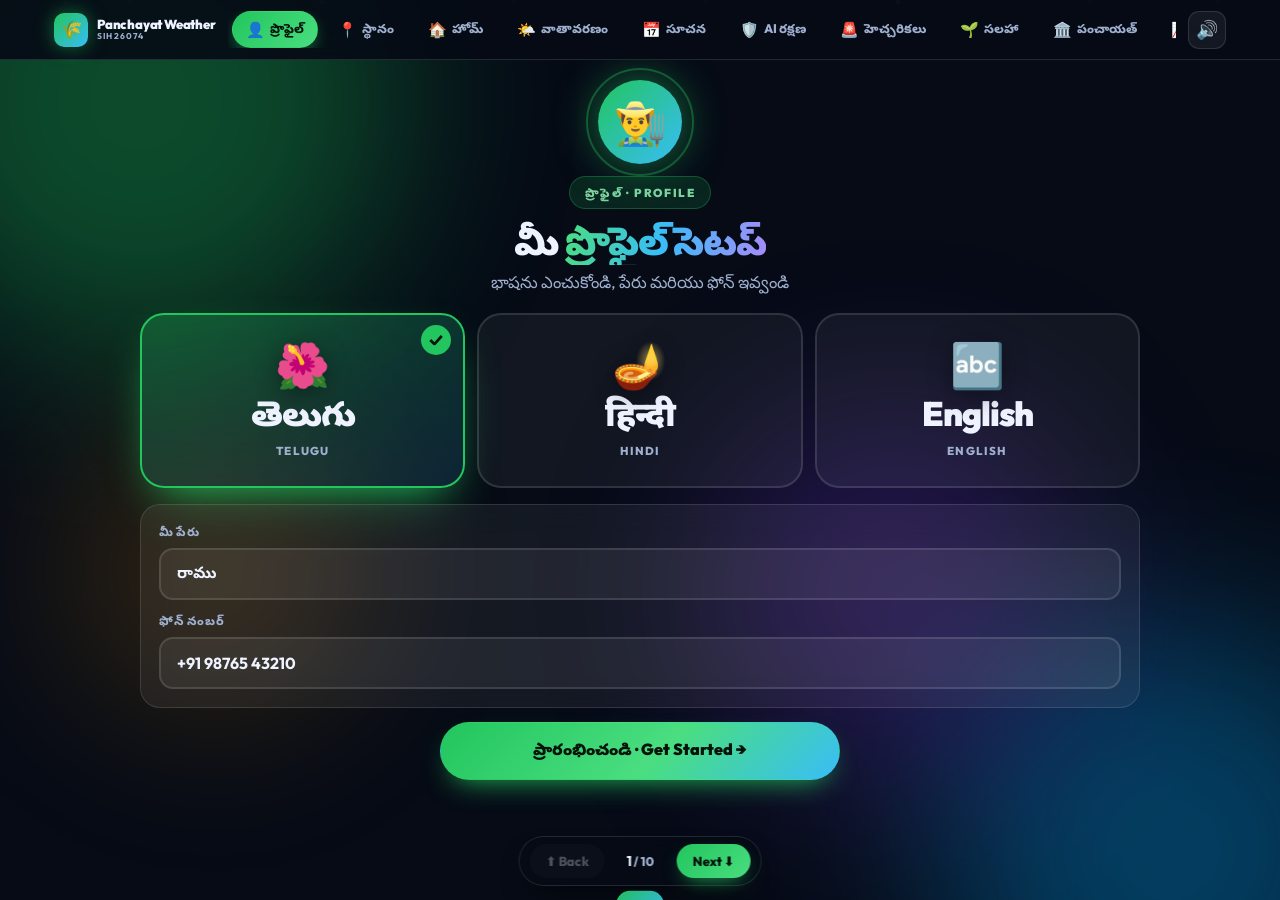
==== commit 8c2754d6: "Create index.html" ====
--- a/index.html
+++ b/index.html
@@ -11,7 +11,7 @@
 <style>
 /* ============================================================
    PANCHAYAT WEATHER AI · SIH26074
-   Profile-First · Top Nav · Auto-Voice · AI Week Guard
+   Flipkart-style · Viewport Pages · Real GPS · Big Language
    ============================================================ */
 
 *{margin:0;padding:0;box-sizing:border-box;-webkit-tap-highlight-color:transparent}
@@ -29,24 +29,22 @@
   --red:#fb7185;
   --purple:#a78bfa;
   --pink:#f472b6;
-  --r:22px;
-  --shadow:0 20px 44px -20px rgba(0,0,0,.8);
-}
-
-html{scroll-behavior:smooth}
+  --r:20px;
+  --shadow:0 20px 44px -20px rgba(0,0,0,.85);
+  --header-h:60px;
+  --ease:cubic-bezier(.22,1,.36,1);
+}
+
+html,body{height:100%;overflow:hidden}
 
 body{
   font-family:'Outfit','Noto Sans Devanagari','Noto Sans Telugu',system-ui,-apple-system,sans-serif;
-  background:var(--bg);
-  color:var(--txt);
-  min-height:100vh;
-  overflow-x:hidden;
-  font-size:17px;
-  -webkit-font-smoothing:antialiased;
-  line-height:1.55;
-}
-
-/* ---------- Ambient background ---------- */
+  background:var(--bg);color:var(--txt);
+  -webkit-font-smoothing:antialiased;line-height:1.5;
+  font-size:16px;
+}
+
+/* ---------- Background ---------- */
 .bg-orbs{position:fixed;inset:0;z-index:-2;overflow:hidden;pointer-events:none}
 .orb{position:absolute;border-radius:50%;filter:blur(90px);opacity:.42;animation:orbFloat 24s ease-in-out infinite}
 .orb.o1{width:520px;height:520px;background:#16a34a;top:-160px;left:-120px}
@@ -58,14 +56,8 @@
   33%{transform:translate(60px,-50px) scale(1.12)}
   66%{transform:translate(-50px,40px) scale(.94)}
 }
-
 .bg-particles{position:fixed;inset:0;z-index:-1;pointer-events:none;overflow:hidden}
-.bg-particles span{
-  position:absolute;width:4px;height:4px;border-radius:50%;
-  background:rgba(56,189,248,.5);
-  box-shadow:0 0 8px rgba(56,189,248,.8);
-  animation:particleFloat 18s linear infinite;
-}
+.bg-particles span{position:absolute;width:4px;height:4px;border-radius:50%;background:rgba(56,189,248,.5);box-shadow:0 0 8px rgba(56,189,248,.8);animation:particleFloat 18s linear infinite}
 .bg-particles span:nth-child(1){left:10%;animation-delay:0s;background:rgba(34,197,94,.6)}
 .bg-particles span:nth-child(2){left:25%;animation-delay:-3s;background:rgba(56,189,248,.6)}
 .bg-particles span:nth-child(3){left:40%;animation-delay:-6s;background:rgba(167,139,250,.6)}
@@ -82,125 +74,108 @@
 }
 
 /* ============================================================
-   TOP BAR — brand + voice toggle + profile chip
+   TOP BAR
    ============================================================ */
 .top-bar{
-  position:fixed;top:0;left:0;right:0;z-index:120;
-  background:rgba(6,11,22,.86);
+  position:fixed;top:0;left:0;right:0;
+  height:var(--header-h);z-index:200;
+  background:rgba(6,11,22,.9);
   border-bottom:1px solid var(--brd);
   backdrop-filter:blur(18px);-webkit-backdrop-filter:blur(18px);
 }
 .top-bar-inner{
-  max-width:1200px;margin:0 auto;
-  padding:10px 16px;
-  display:flex;align-items:center;gap:14px;
-}
-.brand{display:flex;align-items:center;gap:10px;flex-shrink:0;cursor:pointer}
+  max-width:1200px;margin:0 auto;height:100%;
+  padding:0 14px;display:flex;align-items:center;gap:12px;
+}
+.brand{display:flex;align-items:center;gap:9px;flex-shrink:0;cursor:pointer}
 .brand-logo{
-  width:38px;height:38px;border-radius:12px;
+  width:34px;height:34px;border-radius:10px;
   background:linear-gradient(135deg,var(--green),var(--blue));
-  display:grid;place-items:center;font-size:20px;
-  box-shadow:0 0 20px rgba(34,197,94,.45);
+  display:grid;place-items:center;font-size:18px;
+  box-shadow:0 0 18px rgba(34,197,94,.5);
   animation:logoPulse 3.6s ease-in-out infinite;
 }
-@keyframes logoPulse{0%,100%{box-shadow:0 0 20px rgba(34,197,94,.4)}50%{box-shadow:0 0 34px rgba(56,189,248,.7)}}
-.brand-name{font-size:14px;font-weight:900;letter-spacing:-.2px;line-height:1.1}
-.brand-name small{display:block;font-size:9px;color:var(--muted);letter-spacing:.14em;font-weight:700}
-
-/* Top nav — feature tabs */
+@keyframes logoPulse{0%,100%{box-shadow:0 0 18px rgba(34,197,94,.4)}50%{box-shadow:0 0 30px rgba(56,189,248,.75)}}
+.brand-name{font-size:13px;font-weight:900;letter-spacing:-.2px;line-height:1.05}
+.brand-name small{display:block;font-size:8.5px;color:var(--muted);letter-spacing:.14em;font-weight:700}
+
 .top-nav{
-  flex:1;display:flex;gap:7px;overflow-x:auto;
-  scrollbar-width:none;-ms-overflow-style:none;
-  padding:4px 0;
+  flex:1;display:flex;gap:6px;overflow-x:auto;
+  scrollbar-width:none;-ms-overflow-style:none;padding:0 4px;
 }
 .top-nav::-webkit-scrollbar{display:none}
 .nav-tab{
-  font-family:inherit;font-size:13.5px;font-weight:800;
-  padding:9px 15px;border-radius:100px;
+  font-family:inherit;font-size:12.5px;font-weight:800;
+  padding:8px 13px;border-radius:100px;
   border:1px solid transparent;background:transparent;
   color:var(--muted);cursor:pointer;white-space:nowrap;
-  display:flex;align-items:center;gap:6px;
-  transition:all .3s cubic-bezier(.22,1,.36,1);
-}
-.nav-tab .icn{font-size:16px;line-height:1}
+  display:flex;align-items:center;gap:5px;
+  transition:all .28s var(--ease);flex-shrink:0;
+}
+.nav-tab .icn{font-size:15px;line-height:1}
 .nav-tab:hover{background:rgba(255,255,255,.07);color:var(--txt)}
 .nav-tab.active{
   background:linear-gradient(135deg,var(--green),#4ade80);
-  color:#04140a;
-  box-shadow:0 8px 22px -8px rgba(34,197,94,.9);
-  transform:translateY(-1px);
+  color:#04140a;box-shadow:0 6px 18px -6px rgba(34,197,94,.9);
 }
 
 .voice-toggle{
-  flex-shrink:0;
-  width:42px;height:42px;border-radius:12px;
+  flex-shrink:0;width:38px;height:38px;border-radius:11px;
   border:1px solid var(--brd);background:rgba(255,255,255,.06);
-  color:var(--txt);font-size:20px;cursor:pointer;
-  display:grid;place-items:center;
-  transition:.3s;
+  color:var(--txt);font-size:18px;cursor:pointer;
+  display:grid;place-items:center;transition:.28s;
 }
 .voice-toggle:hover{background:rgba(34,197,94,.2);border-color:rgba(34,197,94,.5)}
 .voice-toggle.muted{opacity:.5}
 .voice-toggle.speaking{
   background:linear-gradient(135deg,var(--purple),var(--pink));
-  border-color:transparent;
-  animation:voicePulse 1s ease-in-out infinite;
-}
-@keyframes voicePulse{
-  0%,100%{transform:scale(1)}
-  50%{transform:scale(1.12)}
-}
-
-/* ============================================================
-   PAGE TURN SLIDER
-   ============================================================ */
-.slider{
-  height:100vh;overflow-y:scroll;
-  scroll-snap-type:y proximity;scroll-behavior:smooth;
+  border-color:transparent;animation:voicePulse 1s ease-in-out infinite;
+}
+@keyframes voicePulse{0%,100%{transform:scale(1)}50%{transform:scale(1.12)}}
+
+/* ============================================================
+   PAGE SYSTEM — Flipkart-style show/hide
+   ============================================================ */
+.page-stack{position:fixed;inset:0;padding-top:var(--header-h);z-index:10}
+.page{
+  position:absolute;inset:var(--header-h) 0 0 0;
+  display:none;overflow-y:auto;overflow-x:hidden;
+  padding:20px 16px 90px;
   scrollbar-width:none;
-  padding-top:64px;
-  perspective:2000px;perspective-origin:center center;
-}
-.slider::-webkit-scrollbar{display:none}
-
-.page{
-  min-height:calc(100vh - 64px);
-  scroll-snap-align:start;
-  padding:34px 20px 120px;
-  display:flex;flex-direction:column;justify-content:center;
-  position:relative;
-  transform-origin:center center;
-  transform-style:preserve-3d;
-  backface-visibility:hidden;
-  will-change:transform,opacity;
-}
-
-.page.turn-in{animation:pageTurnIn 1.1s cubic-bezier(.19,1,.22,1) both}
-@keyframes pageTurnIn{
-  0%{opacity:0;transform:perspective(1600px) rotateX(-22deg) rotateY(8deg) translateY(90px) translateZ(-280px) scale(.92);filter:blur(10px)}
-  45%{filter:blur(0)}
-  100%{opacity:1;transform:perspective(1600px) rotateX(0) rotateY(0) translateY(0) translateZ(0) scale(1);filter:blur(0)}
-}
-
-.page-inner{max-width:960px;margin:0 auto;width:100%;position:relative;z-index:1}
-
-.page .anim{opacity:0;transform:translateY(28px);transition:opacity .8s cubic-bezier(.22,1,.36,1),transform .8s cubic-bezier(.22,1,.36,1)}
-.page.in .anim{opacity:1;transform:none}
-.page.in .anim:nth-child(1){transition-delay:.10s}
-.page.in .anim:nth-child(2){transition-delay:.20s}
-.page.in .anim:nth-child(3){transition-delay:.30s}
-.page.in .anim:nth-child(4){transition-delay:.40s}
-.page.in .anim:nth-child(5){transition-delay:.50s}
-.page.in .anim:nth-child(6){transition-delay:.60s}
-.page.in .anim:nth-child(7){transition-delay:.70s}
+}
+.page::-webkit-scrollbar{display:none}
+.page.active{
+  display:block;
+  animation:pageSlide .42s var(--ease);
+}
+@keyframes pageSlide{
+  0%{opacity:0;transform:translateY(28px) scale(.97)}
+  100%{opacity:1;transform:translateY(0) scale(1)}
+}
+.page-inner{max-width:1000px;margin:0 auto;width:100%}
+
+/* Stagger children */
+.stagger>*{opacity:0;animation:cardRise .55s var(--ease) forwards}
+.stagger>*:nth-child(1){animation-delay:.04s}
+.stagger>*:nth-child(2){animation-delay:.09s}
+.stagger>*:nth-child(3){animation-delay:.14s}
+.stagger>*:nth-child(4){animation-delay:.19s}
+.stagger>*:nth-child(5){animation-delay:.24s}
+.stagger>*:nth-child(6){animation-delay:.29s}
+.stagger>*:nth-child(7){animation-delay:.34s}
+.stagger>*:nth-child(8){animation-delay:.39s}
+@keyframes cardRise{
+  0%{opacity:0;transform:translateY(22px) scale(.97)}
+  100%{opacity:1;transform:translateY(0) scale(1)}
+}
 
 /* ============================================================
    TYPOGRAPHY
    ============================================================ */
 .step-tag{
-  display:inline-flex;align-items:center;gap:9px;
-  font-size:13px;font-weight:900;letter-spacing:.14em;text-transform:uppercase;
-  padding:9px 18px;border-radius:100px;margin-bottom:16px;
+  display:inline-flex;align-items:center;gap:8px;
+  font-size:11.5px;font-weight:900;letter-spacing:.14em;text-transform:uppercase;
+  padding:7px 15px;border-radius:100px;margin-bottom:12px;
   background:rgba(34,197,94,.14);color:#7dd3a0;
   border:1px solid rgba(34,197,94,.3);
 }
@@ -210,14 +185,15 @@
 .step-tag.red{background:rgba(251,113,133,.14);color:#fda4af;border-color:rgba(251,113,133,.3)}
 
 h2.big{
-  font-size:clamp(30px,5.6vw,48px);
-  font-weight:900;letter-spacing:-1.6px;line-height:1.06;
-  margin-bottom:12px;
-}
+  font-size:clamp(26px,4.4vw,38px);
+  font-weight:900;letter-spacing:-1.2px;line-height:1.08;
+  margin-bottom:8px;
+}
+h2.big.tight{margin-bottom:14px}
 .sub-big{
-  font-size:clamp(16px,2.6vw,18.5px);
-  color:var(--muted);line-height:1.6;
-  margin-bottom:26px;max-width:680px;
+  font-size:clamp(14.5px,1.8vw,16.5px);
+  color:var(--muted);line-height:1.5;
+  margin-bottom:18px;max-width:620px;
 }
 .grad{
   background:linear-gradient(100deg,#4ade80,#38bdf8 48%,#a78bfa);
@@ -225,140 +201,198 @@
 }
 
 /* ============================================================
-   PAGE 0 · PROFILE SETUP (Language inside)
-   ============================================================ */
-.profile-wrap{max-width:680px;margin:0 auto;width:100%}
-
-.profile-hero{text-align:center;margin-bottom:26px}
+   PROFILE — HUGE language cards
+   ============================================================ */
+.profile-hero{text-align:center;margin-bottom:18px}
 .profile-avatar{
-  width:110px;height:110px;border-radius:50%;
+  width:84px;height:84px;border-radius:50%;
   background:linear-gradient(135deg,var(--green),var(--blue));
-  display:grid;place-items:center;font-size:52px;
-  margin:0 auto 18px;
-  box-shadow:0 0 50px rgba(34,197,94,.6);
-  position:relative;
-  animation:avatarFloat 3.5s ease-in-out infinite;
-}
-@keyframes avatarFloat{
-  0%,100%{transform:translateY(0) scale(1)}
-  50%{transform:translateY(-8px) scale(1.03)}
-}
+  display:grid;place-items:center;font-size:42px;
+  margin:0 auto 12px;
+  box-shadow:0 0 42px rgba(34,197,94,.6);
+  position:relative;animation:avatarFloat 3.5s ease-in-out infinite;
+}
+@keyframes avatarFloat{0%,100%{transform:translateY(0) scale(1)}50%{transform:translateY(-6px) scale(1.03)}}
 .profile-avatar::after{
-  content:"";position:absolute;inset:-14px;border-radius:50%;
+  content:"";position:absolute;inset:-12px;border-radius:50%;
   border:2px solid rgba(34,197,94,.35);
   animation:avatarRing 3s ease-out infinite;
 }
-@keyframes avatarRing{
-  0%{transform:scale(.95);opacity:.9}
-  100%{transform:scale(1.35);opacity:0}
-}
+@keyframes avatarRing{0%{transform:scale(.95);opacity:.9}100%{transform:scale(1.3);opacity:0}}
+
+.lang-huge-grid{
+  display:grid;grid-template-columns:repeat(3,1fr);
+  gap:12px;margin-bottom:16px;
+}
+.lang-huge{
+  font-family:inherit;cursor:pointer;
+  padding:28px 16px;border-radius:24px;
+  border:2px solid var(--brd);background:rgba(255,255,255,.05);
+  display:flex;flex-direction:column;align-items:center;gap:10px;
+  transition:all .32s var(--ease);
+  position:relative;overflow:hidden;
+  opacity:0;
+  animation:langDeal .7s var(--ease) forwards;
+}
+.lang-huge:nth-child(1){animation-delay:.15s}
+.lang-huge:nth-child(2){animation-delay:.25s}
+.lang-huge:nth-child(3){animation-delay:.35s}
+@keyframes langDeal{
+  0%{opacity:0;transform:translateY(28px) scale(.8) rotate(-6deg)}
+  100%{opacity:1;transform:translateY(0) scale(1) rotate(0)}
+}
+.lang-huge:hover{transform:translateY(-6px) scale(1.02);background:rgba(255,255,255,.09)}
+.lang-huge:active{transform:scale(.97)}
+.lang-huge .flag{font-size:44px;line-height:1;filter:drop-shadow(0 4px 12px rgba(0,0,0,.4))}
+.lang-huge .native{font-size:34px;font-weight:900;color:var(--txt);letter-spacing:-1px;line-height:1}
+.lang-huge .en{font-size:11.5px;color:var(--muted);font-weight:800;letter-spacing:.1em;text-transform:uppercase;margin-top:2px}
+.lang-huge.active{
+  border-color:var(--green);
+  background:linear-gradient(160deg,rgba(34,197,94,.28),rgba(56,189,248,.14));
+  box-shadow:0 20px 46px -18px rgba(34,197,94,1);
+  transform:translateY(-4px) scale(1.02);
+}
+.lang-huge.active::after{
+  content:"✓";position:absolute;top:10px;right:12px;
+  width:30px;height:30px;border-radius:50%;
+  background:var(--green);color:#04140a;
+  display:grid;place-items:center;font-size:16px;font-weight:900;
+  animation:checkPop .4s var(--ease);
+}
+@keyframes checkPop{0%{transform:scale(0) rotate(-180deg)}100%{transform:scale(1) rotate(0)}}
 
 .profile-card{
   background:var(--card);border:1px solid var(--brd);
-  border-radius:24px;padding:24px;
+  border-radius:20px;padding:18px;
   backdrop-filter:blur(16px);-webkit-backdrop-filter:blur(16px);
-  margin-bottom:16px;
-}
-
-/* Inline language picker inside profile */
-.profile-lang-label{
-  font-size:14px;font-weight:800;color:var(--muted);
-  text-transform:uppercase;letter-spacing:.08em;
-  margin-bottom:12px;display:flex;align-items:center;gap:8px;
-}
-.lang-grid-inline{
-  display:grid;grid-template-columns:repeat(3,1fr);
-  gap:10px;
-}
-.lang-card-inline{
-  font-family:inherit;cursor:pointer;
-  padding:18px 12px;border-radius:18px;
-  border:2px solid var(--brd);background:rgba(255,255,255,.04);
-  display:flex;flex-direction:column;align-items:center;gap:6px;
-  transition:transform .32s cubic-bezier(.22,1,.36,1),
-             border-color .3s,box-shadow .3s,background .3s;
-  position:relative;
-}
-.lang-card-inline:hover{transform:translateY(-4px);background:rgba(255,255,255,.09)}
-.lang-card-inline .flag{font-size:28px;line-height:1}
-.lang-card-inline .native{font-size:20px;font-weight:900;color:var(--txt);letter-spacing:-.3px}
-.lang-card-inline .en{font-size:10.5px;color:var(--muted);font-weight:800;letter-spacing:.08em;text-transform:uppercase}
-.lang-card-inline.active{
-  border-color:var(--green);
-  background:linear-gradient(160deg,rgba(34,197,94,.22),rgba(56,189,248,.10));
-  box-shadow:0 14px 32px -16px rgba(34,197,94,.9);
-}
-.lang-card-inline.active::after{
-  content:"✓";position:absolute;top:8px;right:10px;
-  width:26px;height:26px;border-radius:50%;
-  background:var(--green);color:#04140a;
-  display:grid;place-items:center;font-size:14px;font-weight:900;
-  animation:checkPop .45s cubic-bezier(.34,1.56,.64,1);
-}
-@keyframes checkPop{0%{transform:scale(0) rotate(-180deg)}100%{transform:scale(1) rotate(0)}}
-
-/* Input fields */
-.field{margin-bottom:16px}
+  margin-bottom:14px;
+}
+.field{margin-bottom:12px}
+.field:last-child{margin-bottom:0}
 .field label{
-  display:block;font-size:13.5px;font-weight:800;color:var(--muted);
-  margin-bottom:9px;letter-spacing:.06em;text-transform:uppercase;
+  display:block;font-size:12px;font-weight:800;color:var(--muted);
+  margin-bottom:7px;letter-spacing:.06em;text-transform:uppercase;
 }
 select,input[type=text],input[type=tel]{
-  width:100%;font-family:inherit;font-size:17px;font-weight:700;
+  width:100%;font-family:inherit;font-size:16px;font-weight:700;
   background:rgba(255,255,255,.06);border:2px solid var(--brd);
-  color:var(--txt);padding:17px 20px;border-radius:16px;outline:none;
+  color:var(--txt);padding:14px 16px;border-radius:14px;outline:none;
   transition:border-color .3s,box-shadow .3s,background .3s;
-  appearance:none;min-height:60px;
+  appearance:none;min-height:52px;
 }
 select{
-  background-image:url("data:image/svg+xml;utf8,<svg xmlns='http://www.w3.org/2000/svg' width='18' height='18' fill='%239fb0cf'><path d='M9 12L4 7h10z'/></svg>");
-  background-repeat:no-repeat;background-position:right 18px center;
-}
-select:focus,input:focus{border-color:var(--green);box-shadow:0 0 0 6px rgba(34,197,94,.16)}
+  background-image:url("data:image/svg+xml;utf8,<svg xmlns='http://www.w3.org/2000/svg' width='16' height='16' fill='%239fb0cf'><path d='M8 11L3 6h10z'/></svg>");
+  background-repeat:no-repeat;background-position:right 16px center;
+}
+select:focus,input:focus{border-color:var(--green);box-shadow:0 0 0 5px rgba(34,197,94,.16)}
 select option{background:#0d1526;color:#eef3ff;padding:10px}
 
 /* ============================================================
-   GPS SCENE — pin drop animation
+   BUTTONS
+   ============================================================ */
+.btn{
+  font-family:inherit;font-size:16px;font-weight:900;
+  padding:16px 28px;border-radius:100px;border:1px solid transparent;
+  cursor:pointer;position:relative;overflow:hidden;
+  transition:all .28s var(--ease);
+  display:inline-flex;align-items:center;gap:10px;justify-content:center;
+  min-height:56px;
+}
+.btn:active{transform:scale(.96)}
+.btn-primary{
+  background:linear-gradient(135deg,var(--green),#4ade80 55%,var(--blue));
+  color:#04140a;box-shadow:0 12px 28px -12px rgba(34,197,94,.95);
+}
+.btn-primary:hover{transform:translateY(-3px);box-shadow:0 20px 40px -14px rgba(34,197,94,1)}
+.btn-block{width:100%;max-width:400px;margin:0 auto}
+.btn .ripple{position:absolute;border-radius:50%;transform:scale(0);background:rgba(255,255,255,.5);animation:rippleAnim .7s ease-out;pointer-events:none}
+@keyframes rippleAnim{to{transform:scale(4);opacity:0}}
+
+/* ============================================================
+   CARDS
+   ============================================================ */
+.card{
+  background:var(--card);border:1px solid var(--brd);
+  border-radius:20px;padding:18px;
+  backdrop-filter:blur(16px);-webkit-backdrop-filter:blur(16px);
+  transition:transform .3s var(--ease),border-color .3s,box-shadow .3s,background .3s;
+  position:relative;overflow:hidden;
+}
+.card:hover{
+  transform:translateY(-4px);border-color:rgba(255,255,255,.24);
+  background:var(--card-2);box-shadow:var(--shadow);
+}
+.card.glow-green:hover{box-shadow:0 18px 40px -18px rgba(34,197,94,.8)}
+.card.glow-blue:hover{box-shadow:0 18px 40px -18px rgba(56,189,248,.8)}
+.card.glow-amber:hover{box-shadow:0 18px 40px -18px rgba(251,191,36,.8)}
+.card.glow-purple:hover{box-shadow:0 18px 40px -18px rgba(167,139,250,.8)}
+.card.glow-red:hover{box-shadow:0 18px 40px -18px rgba(251,113,133,.8)}
+
+.card-icon{
+  width:48px;height:48px;border-radius:14px;display:grid;place-items:center;
+  font-size:24px;margin-bottom:10px;
+  background:rgba(255,255,255,.07);border:1px solid var(--brd);
+  animation:iconFloat 3.5s ease-in-out infinite;
+}
+@keyframes iconFloat{0%,100%{transform:translateY(0)}50%{transform:translateY(-3px)}}
+.card h3{font-size:16px;font-weight:800;margin-bottom:5px;letter-spacing:-.2px}
+.card p{font-size:13.5px;color:var(--muted);line-height:1.55}
+
+/* ============================================================
+   GRID
+   ============================================================ */
+.grid{display:grid;gap:12px}
+.g2{grid-template-columns:repeat(2,1fr)}
+.g3{grid-template-columns:repeat(3,1fr)}
+.g4{grid-template-columns:repeat(4,1fr)}
+@media(max-width:780px){
+  .g4{grid-template-columns:repeat(2,1fr)}
+  .g3{grid-template-columns:repeat(2,1fr)}
+}
+@media(max-width:480px){
+  .g2,.g3,.g4{grid-template-columns:1fr}
+  .lang-huge-grid{grid-template-columns:1fr;gap:10px}
+  .lang-huge{padding:20px 14px;flex-direction:row;justify-content:flex-start;gap:14px}
+  .lang-huge .flag{font-size:34px}
+  .lang-huge .native{font-size:26px}
+}
+
+/* ============================================================
+   GPS SCENE
    ============================================================ */
 .gps-scene{
-  position:relative;height:200px;margin-bottom:22px;
+  position:relative;height:170px;margin-bottom:14px;
   border-radius:22px;overflow:hidden;
   background:
     linear-gradient(135deg,rgba(34,197,94,.14),rgba(56,189,248,.10)),
     radial-gradient(circle at 50% 50%,rgba(34,197,94,.08) 0%,transparent 60%);
   border:1px solid rgba(56,189,248,.28);
 }
-/* map grid lines */
 .gps-scene::before{
   content:"";position:absolute;inset:0;
   background-image:
     linear-gradient(rgba(255,255,255,.06) 1px,transparent 1px),
     linear-gradient(90deg,rgba(255,255,255,.06) 1px,transparent 1px);
-  background-size:36px 36px;
+  background-size:34px 34px;
   mask-image:radial-gradient(ellipse at 50% 50%,#000 30%,transparent 78%);
   -webkit-mask-image:radial-gradient(ellipse at 50% 50%,#000 30%,transparent 78%);
 }
 .gps-scan{
   position:absolute;inset:0;pointer-events:none;
-  background:conic-gradient(from 0deg at 50% 50%,
-    rgba(56,189,248,.35) 0deg,
-    transparent 60deg,
-    transparent 360deg);
-  animation:scanSpin 4s linear infinite;
-  opacity:0;
+  background:conic-gradient(from 0deg at 50% 50%,rgba(56,189,248,.4) 0deg,transparent 60deg,transparent 360deg);
+  animation:scanSpin 3.5s linear infinite;opacity:0;
 }
 .gps-scene.searching .gps-scan{opacity:1}
 @keyframes scanSpin{to{transform:rotate(360deg)}}
 
 .gps-pulse{
   position:absolute;top:50%;left:50%;transform:translate(-50%,-50%);
-  width:24px;height:24px;border-radius:50%;
+  width:22px;height:22px;border-radius:50%;
   border:2px solid rgba(56,189,248,.7);
-  animation:pulseRipple 2s ease-out infinite;
-  opacity:0;
-}
-.gps-pulse.p2{animation-delay:.7s}
-.gps-pulse.p3{animation-delay:1.4s}
+  animation:pulseRipple 1.8s ease-out infinite;opacity:0;
+}
+.gps-pulse.p2{animation-delay:.6s}
+.gps-pulse.p3{animation-delay:1.2s}
 .gps-scene.searching .gps-pulse{opacity:1}
 @keyframes pulseRipple{
   0%{transform:translate(-50%,-50%) scale(.6);opacity:.9}
@@ -368,15 +402,11 @@
 .gps-pin{
   position:absolute;top:50%;left:50%;
   transform:translate(-50%,-100%) scale(0);
-  transform-origin:bottom center;
-  font-size:56px;
+  transform-origin:bottom center;font-size:52px;
   filter:drop-shadow(0 10px 20px rgba(0,0,0,.6)) drop-shadow(0 0 30px rgba(34,197,94,.7));
-  opacity:0;
-  z-index:3;
-}
-.gps-scene.found .gps-pin{
-  animation:pinDrop .9s cubic-bezier(.34,1.56,.64,1) forwards;
-}
+  opacity:0;z-index:3;
+}
+.gps-scene.found .gps-pin{animation:pinDrop .9s var(--ease) forwards}
 @keyframes pinDrop{
   0%{transform:translate(-50%,-300%) scale(.4);opacity:0}
   60%{transform:translate(-50%,-100%) scale(1.15);opacity:1}
@@ -385,228 +415,150 @@
 }
 .gps-scene.found .gps-pulse{display:none}
 .gps-scene.found .gps-scan{opacity:0}
-.gps-scene.found::after{
-  content:"";position:absolute;bottom:26%;
-  left:50%;transform:translateX(-50%);
-  width:44px;height:8px;border-radius:50%;
-  background:radial-gradient(ellipse,rgba(0,0,0,.7),transparent 70%);
-  animation:shadowPop .9s cubic-bezier(.34,1.56,.64,1) forwards;
-  opacity:0;
-}
-@keyframes shadowPop{0%{opacity:0;width:0}100%{opacity:1;width:44px}}
 
 .gps-label{
-  position:absolute;bottom:12px;left:50%;transform:translateX(-50%);
-  background:rgba(6,11,22,.92);border:1px solid rgba(34,197,94,.5);
-  color:#86efac;font-size:14px;font-weight:800;
-  padding:8px 18px;border-radius:100px;
+  position:absolute;bottom:10px;left:50%;transform:translateX(-50%);
+  background:rgba(6,11,22,.94);border:1px solid rgba(34,197,94,.5);
+  color:#86efac;font-size:13px;font-weight:800;
+  padding:7px 16px;border-radius:100px;
   white-space:nowrap;opacity:0;
   box-shadow:0 8px 22px -8px rgba(0,0,0,.9);
 }
-.gps-scene.found .gps-label{
-  animation:fadeLabel .6s .7s cubic-bezier(.22,1,.36,1) forwards;
-}
+.gps-scene.found .gps-label{animation:fadeLabel .6s .7s var(--ease) forwards}
 @keyframes fadeLabel{0%{opacity:0;transform:translate(-50%,10px)}100%{opacity:1;transform:translate(-50%,0)}}
 
-.gps-btn{
-  width:100%;max-width:420px;margin:0 auto;
-  font-family:inherit;font-size:17px;font-weight:900;
-  padding:20px 28px;border-radius:18px;border:none;cursor:pointer;
-  background:linear-gradient(135deg,var(--green),#4ade80 55%,var(--blue));
-  color:#04140a;display:flex;align-items:center;justify-content:center;gap:12px;
-  box-shadow:0 16px 38px -16px rgba(34,197,94,.95);
-  transition:transform .28s cubic-bezier(.22,1,.36,1),box-shadow .28s;
-  min-height:64px;
-}
-.gps-btn:hover{transform:translateY(-3px);box-shadow:0 24px 46px -18px rgba(34,197,94,1)}
-.gps-btn:active{transform:scale(.97)}
-.gps-btn .icn{font-size:24px}
-.gps-btn:disabled{opacity:.6;cursor:not-allowed;transform:none}
-
-/* ============================================================
-   CARDS / GRIDS
-   ============================================================ */
-.grid{display:grid;gap:18px}
-.g2{grid-template-columns:repeat(2,1fr)}
-.g3{grid-template-columns:repeat(3,1fr)}
-.g4{grid-template-columns:repeat(4,1fr)}
-@media(max-width:880px){
-  .g4{grid-template-columns:repeat(2,1fr)}
-  .g3{grid-template-columns:repeat(2,1fr)}
-}
-@media(max-width:580px){
-  .g2,.g3,.g4{grid-template-columns:1fr}
-  .page{padding:26px 16px 120px}
-  body{font-size:16px}
-  .lang-grid-inline{grid-template-columns:1fr}
-  .top-bar-inner{padding:8px 12px;gap:10px}
-  .brand-name{display:none}
-}
-
-.card{
-  background:var(--card);border:1px solid var(--brd);
-  border-radius:var(--r);padding:24px;
-  backdrop-filter:blur(16px);-webkit-backdrop-filter:blur(16px);
-  transition:transform .35s cubic-bezier(.22,1,.36,1),
-             border-color .35s,box-shadow .35s,background .35s;
-  position:relative;overflow:hidden;
-}
-.card:hover{
-  transform:translateY(-6px);border-color:rgba(255,255,255,.24);
-  background:var(--card-2);box-shadow:var(--shadow);
-}
-.card.glow-green:hover{box-shadow:0 22px 46px -22px rgba(34,197,94,.8)}
-.card.glow-blue:hover{box-shadow:0 22px 46px -22px rgba(56,189,248,.8)}
-.card.glow-amber:hover{box-shadow:0 22px 46px -22px rgba(251,191,36,.8)}
-.card.glow-purple:hover{box-shadow:0 22px 46px -22px rgba(167,139,250,.8)}
-.card.glow-red:hover{box-shadow:0 22px 46px -22px rgba(251,113,133,.8)}
-
-.card-icon{
-  width:58px;height:58px;border-radius:17px;display:grid;place-items:center;
-  font-size:30px;margin-bottom:16px;
-  background:rgba(255,255,255,.07);border:1px solid var(--brd);
-  animation:iconFloat 3.5s ease-in-out infinite;
-}
-@keyframes iconFloat{0%,100%{transform:translateY(0)}50%{transform:translateY(-4px)}}
-.card h3{font-size:19px;font-weight:800;margin-bottom:8px;letter-spacing:-.3px}
-.card p{font-size:15px;color:var(--muted);line-height:1.65}
-
-.btn{
-  font-family:inherit;font-size:17px;font-weight:900;letter-spacing:.2px;
-  padding:18px 32px;border-radius:100px;border:1px solid transparent;
-  cursor:pointer;position:relative;overflow:hidden;
-  transition:transform .28s cubic-bezier(.22,1,.36,1),
-             box-shadow .28s,background .28s,color .28s;
-  display:inline-flex;align-items:center;gap:11px;justify-content:center;
-  min-height:60px;
-}
-.btn:active{transform:scale(.96)}
-.btn-primary{
-  background:linear-gradient(135deg,var(--green),#4ade80 55%,var(--blue));
-  color:#04140a;box-shadow:0 14px 34px -14px rgba(34,197,94,.95);
-}
-.btn-primary:hover{transform:translateY(-3px);box-shadow:0 22px 44px -16px rgba(34,197,94,1)}
-.btn-ghost{background:rgba(255,255,255,.07);color:var(--txt);border-color:var(--brd)}
-.btn-ghost:hover{background:rgba(255,255,255,.14);transform:translateY(-3px)}
-.btn-sm{padding:13px 22px;font-size:15px;min-height:48px}
-.btn:disabled{opacity:.45;cursor:not-allowed;transform:none!important}
-.btn .ripple{position:absolute;border-radius:50%;transform:scale(0);background:rgba(255,255,255,.5);animation:rippleAnim .75s ease-out;pointer-events:none}
-@keyframes rippleAnim{to{transform:scale(4);opacity:0}}
-
-.stat{text-align:center;padding:24px 16px}
-.stat .num{
-  font-size:clamp(30px,5.4vw,44px);font-weight:900;letter-spacing:-1.8px;
-  background:linear-gradient(135deg,#4ade80,#38bdf8);
-  -webkit-background-clip:text;background-clip:text;color:transparent;line-height:1.05;
-}
-.stat .num.amber{background:linear-gradient(135deg,#fbbf24,#fb7185);-webkit-background-clip:text;background-clip:text}
-.stat .num.purple{background:linear-gradient(135deg,#a78bfa,#f472b6);-webkit-background-clip:text;background-clip:text}
-.stat .num.red{background:linear-gradient(135deg,#fb7185,#f43f5e);-webkit-background-clip:text;background-clip:text}
-.stat .lbl{font-size:14px;color:var(--muted);margin-top:8px;font-weight:700}
-
-/* ============================================================
-   DASHBOARD — Hero weather + AI Guard card
+/* ============================================================
+   DASHBOARD — packed & confident
    ============================================================ */
 .dash-hero{
   position:relative;
-  background:linear-gradient(135deg,rgba(56,189,248,.20),rgba(34,197,94,.14),rgba(167,139,250,.12));
+  background:linear-gradient(135deg,rgba(56,189,248,.22),rgba(34,197,94,.15),rgba(167,139,250,.13));
   border:1px solid rgba(56,189,248,.35);
-  border-radius:26px;padding:28px;
-  overflow:hidden;
-  display:flex;gap:26px;align-items:center;flex-wrap:wrap;
+  border-radius:24px;padding:20px;
+  overflow:hidden;display:flex;gap:18px;align-items:center;flex-wrap:wrap;
+  margin-bottom:14px;
 }
 .dash-hero::before{
   content:"";position:absolute;inset:0;
   background:
-    radial-gradient(circle at 15% 20%,rgba(251,191,36,.22),transparent 45%),
-    radial-gradient(circle at 85% 80%,rgba(56,189,248,.22),transparent 45%);
+    radial-gradient(circle at 15% 20%,rgba(251,191,36,.24),transparent 45%),
+    radial-gradient(circle at 85% 80%,rgba(56,189,248,.24),transparent 45%);
   pointer-events:none;
 }
 .dash-hero > *{position:relative;z-index:1}
 
+.dash-emoji{font-size:72px;filter:drop-shadow(0 8px 24px rgba(56,189,248,.7));animation:bob 3.6s ease-in-out infinite}
+@keyframes bob{0%,100%{transform:translateY(0)}50%{transform:translateY(-8px)}}
 .dash-temp{
-  font-size:clamp(64px,13vw,110px);font-weight:900;letter-spacing:-5px;line-height:.95;
+  font-size:clamp(48px,10vw,72px);font-weight:900;letter-spacing:-3.5px;line-height:.95;
   background:linear-gradient(135deg,#fff,#7dd3fc);
   -webkit-background-clip:text;background-clip:text;color:transparent;
-  text-shadow:0 0 60px rgba(56,189,248,.4);
-}
-.dash-temp sup{font-size:.32em;font-weight:700;vertical-align:super}
-
-.dash-emoji{
-  font-size:96px;filter:drop-shadow(0 10px 30px rgba(56,189,248,.7));
-  animation:bob 3.6s ease-in-out infinite;
-}
-@keyframes bob{0%,100%{transform:translateY(0)}50%{transform:translateY(-12px)}}
-
-/* AI Guard mini card in dashboard */
+}
+.dash-temp sup{font-size:.34em;font-weight:700;vertical-align:super}
+
+.quick-metrics{display:grid;grid-template-columns:repeat(4,1fr);gap:10px;margin-bottom:14px}
+.qm{
+  padding:14px 12px;border-radius:16px;
+  background:var(--card);border:1px solid var(--brd);
+  text-align:center;transition:.28s var(--ease);
+}
+.qm:hover{transform:translateY(-3px);background:var(--card-2)}
+.qm .k{font-size:11px;color:var(--muted);text-transform:uppercase;letter-spacing:.08em;font-weight:800;margin-bottom:4px}
+.qm .v{font-size:20px;font-weight:900;letter-spacing:-.5px}
+.qm .v small{font-size:11.5px;font-weight:700;color:var(--muted);margin-left:2px}
+
+/* AI Guard preview */
 .ai-guard-mini{
-  background:linear-gradient(135deg,rgba(167,139,250,.20),rgba(244,114,182,.12));
+  background:linear-gradient(135deg,rgba(167,139,250,.22),rgba(244,114,182,.14));
   border:1px solid rgba(167,139,250,.4);
-  border-radius:22px;padding:22px;
-  position:relative;overflow:hidden;
-  margin-top:18px;
-  cursor:pointer;
-  transition:.3s cubic-bezier(.22,1,.36,1);
-}
-.ai-guard-mini:hover{transform:translateY(-4px);box-shadow:0 22px 46px -22px rgba(167,139,250,.9)}
+  border-radius:20px;padding:16px;
+  position:relative;overflow:hidden;margin-bottom:12px;
+  cursor:pointer;transition:.3s var(--ease);
+}
+.ai-guard-mini:hover{transform:translateY(-3px);box-shadow:0 18px 40px -18px rgba(167,139,250,.9)}
 .ai-guard-mini::before{
   content:"";position:absolute;top:-40%;right:-10%;
-  width:180px;height:180px;border-radius:50%;
-  background:radial-gradient(circle,rgba(167,139,250,.35),transparent 70%);
-  filter:blur(30px);
-  animation:guardGlow 4s ease-in-out infinite;
-}
-@keyframes guardGlow{
-  0%,100%{transform:translate(0,0) scale(1);opacity:.7}
-  50%{transform:translate(-20px,20px) scale(1.15);opacity:1}
-}
-.ai-guard-mini h3{font-size:20px;font-weight:900;margin-bottom:8px;display:flex;align-items:center;gap:10px}
-.ai-guard-mini p{font-size:15px;color:#ddd6fe;line-height:1.6;font-weight:600;position:relative}
+  width:160px;height:160px;border-radius:50%;
+  background:radial-gradient(circle,rgba(167,139,250,.4),transparent 70%);
+  filter:blur(28px);animation:guardGlow 4s ease-in-out infinite;
+}
+@keyframes guardGlow{0%,100%{transform:translate(0,0) scale(1);opacity:.7}50%{transform:translate(-18px,18px) scale(1.15);opacity:1}}
+.ai-guard-mini > *{position:relative;z-index:1}
+.ai-guard-mini h3{font-size:15px;font-weight:900;margin-bottom:4px;display:flex;align-items:center;gap:8px}
+.ai-guard-mini p{font-size:13px;color:#ddd6fe;line-height:1.5;font-weight:600}
 
 .guard-badge{
-  display:inline-flex;align-items:center;gap:7px;
-  background:rgba(167,139,250,.25);color:#ddd6fe;
-  font-size:12px;font-weight:900;letter-spacing:.1em;text-transform:uppercase;
-  padding:6px 14px;border-radius:100px;margin-bottom:12px;
+  display:inline-flex;align-items:center;gap:6px;
+  background:rgba(167,139,250,.28);color:#ddd6fe;
+  font-size:10.5px;font-weight:900;letter-spacing:.1em;text-transform:uppercase;
+  padding:5px 11px;border-radius:100px;margin-bottom:8px;
   border:1px solid rgba(167,139,250,.4);
 }
 .guard-badge .dot{
-  width:8px;height:8px;border-radius:50%;background:#a78bfa;
-  box-shadow:0 0 10px #a78bfa;
-  animation:pulseDot 1.4s ease-in-out infinite;
+  width:7px;height:7px;border-radius:50%;background:#a78bfa;
+  box-shadow:0 0 8px #a78bfa;animation:pulseDot 1.4s ease-in-out infinite;
 }
 @keyframes pulseDot{0%,100%{opacity:1;transform:scale(1)}50%{opacity:.5;transform:scale(1.3)}}
 
-/* ============================================================
-   WEATHER SCENE
-   ============================================================ */
-.weather-scene{position:relative;height:160px;margin-bottom:16px;display:flex;align-items:center;justify-content:center}
+/* Alert preview */
+.alert-preview{
+  display:flex;gap:12px;align-items:center;
+  background:linear-gradient(135deg,rgba(251,113,133,.16),rgba(251,191,36,.08));
+  border:1px solid rgba(251,113,133,.4);
+  border-radius:18px;padding:14px;margin-bottom:14px;
+}
+.alert-preview .alert-ic{
+  width:48px;height:48px;border-radius:13px;flex-shrink:0;
+  background:rgba(251,113,133,.22);
+  display:grid;place-items:center;font-size:22px;
+  animation:siren 1.4s ease-in-out infinite;
+}
+@keyframes siren{0%,100%{transform:scale(1);box-shadow:0 0 0 0 rgba(251,113,133,.55)}50%{transform:scale(1.05);box-shadow:0 0 0 10px rgba(251,113,133,0)}}
+.alert-preview h4{font-size:14.5px;font-weight:800;margin-bottom:3px}
+.alert-preview p{font-size:12.5px;color:var(--muted);line-height:1.5}
+
+/* Quick actions */
+.quick-actions{display:grid;grid-template-columns:repeat(4,1fr);gap:10px}
+.qa{
+  padding:14px 10px;border-radius:16px;
+  background:var(--card);border:1px solid var(--brd);
+  display:flex;flex-direction:column;align-items:center;gap:6px;
+  text-align:center;cursor:pointer;
+  transition:.28s var(--ease);
+}
+.qa:hover{transform:translateY(-3px);background:var(--card-2);border-color:rgba(255,255,255,.24)}
+.qa .ic{font-size:24px}
+.qa .lbl{font-size:11px;font-weight:800;color:var(--muted);text-transform:uppercase;letter-spacing:.06em}
+@media(max-width:580px){.quick-actions{grid-template-columns:repeat(2,1fr)}.quick-metrics{grid-template-columns:repeat(2,1fr)}}
+
+/* ============================================================
+   WEATHER
+   ============================================================ */
+.weather-scene{position:relative;height:130px;margin-bottom:12px;display:flex;align-items:center;justify-content:center}
 .w-sun{
-  width:96px;height:96px;border-radius:50%;position:relative;
+  width:78px;height:78px;border-radius:50%;position:relative;
   background:radial-gradient(circle at 35% 32%,#fff3c4,#fbbf24 58%,#f59e0b);
-  box-shadow:0 0 70px rgba(251,191,36,.75),0 0 140px rgba(251,191,36,.3);
+  box-shadow:0 0 60px rgba(251,191,36,.75),0 0 120px rgba(251,191,36,.3);
   animation:sunRise 3s ease-out both;
 }
-@keyframes sunRise{0%{transform:translateY(80px) scale(.4);opacity:0}100%{transform:translateY(0) scale(1);opacity:1}}
+@keyframes sunRise{0%{transform:translateY(60px) scale(.4);opacity:0}100%{transform:translateY(0) scale(1);opacity:1}}
 .w-sun::after{
-  content:"";position:absolute;inset:-28px;border-radius:50%;
+  content:"";position:absolute;inset:-24px;border-radius:50%;
   background:conic-gradient(from 0deg,rgba(251,191,36,.4),transparent 25%,rgba(251,191,36,.4) 50%,transparent 75%,rgba(251,191,36,.4));
-  animation:sunRays 18s linear infinite;filter:blur(9px);z-index:-1;
+  animation:sunRays 18s linear infinite;filter:blur(8px);z-index:-1;
 }
 @keyframes sunRays{to{transform:rotate(360deg)}}
-
-.w-cloud{position:absolute;background:linear-gradient(180deg,#fff,#c7d6ee);border-radius:100px;opacity:.94;box-shadow:0 12px 30px -10px rgba(0,0,0,.6);top:30px}
+.w-cloud{position:absolute;background:linear-gradient(180deg,#fff,#c7d6ee);border-radius:100px;opacity:.94;box-shadow:0 10px 26px -10px rgba(0,0,0,.6);top:26px}
 .w-cloud::before,.w-cloud::after{content:"";position:absolute;background:inherit;border-radius:50%}
-.w-cloud.c1{width:120px;height:38px;left:8%;animation:cloudDrift 9s ease-in-out infinite}
-.w-cloud.c1::before{width:52px;height:52px;top:-24px;left:18px}
-.w-cloud.c1::after{width:38px;height:38px;top:-16px;left:62px}
-.w-cloud.c2{width:96px;height:30px;right:6%;top:60px;opacity:.82;animation:cloudDrift 11s ease-in-out infinite reverse}
-.w-cloud.c2::before{width:44px;height:44px;top:-20px;left:12px}
-.w-cloud.c2::after{width:30px;height:30px;top:-14px;left:50px}
-@keyframes cloudDrift{0%,100%{transform:translateX(0)}50%{transform:translateX(28px)}}
-
-.w-rain{position:absolute;bottom:8px;left:50%;transform:translateX(-50%);width:180px;height:60px}
-.w-rain i{position:absolute;top:-10px;width:3px;height:16px;border-radius:3px;background:linear-gradient(180deg,transparent,#38bdf8);animation:rainDrop 1.15s linear infinite}
+.w-cloud.c1{width:100px;height:32px;left:8%;animation:cloudDrift 9s ease-in-out infinite}
+.w-cloud.c1::before{width:44px;height:44px;top:-20px;left:14px}
+.w-cloud.c1::after{width:32px;height:32px;top:-14px;left:52px}
+.w-cloud.c2{width:78px;height:24px;right:6%;top:50px;opacity:.82;animation:cloudDrift 11s ease-in-out infinite reverse}
+.w-cloud.c2::before{width:36px;height:36px;top:-16px;left:10px}
+.w-cloud.c2::after{width:26px;height:26px;top:-10px;left:42px}
+@keyframes cloudDrift{0%,100%{transform:translateX(0)}50%{transform:translateX(24px)}}
+.w-rain{position:absolute;bottom:6px;left:50%;transform:translateX(-50%);width:160px;height:50px}
+.w-rain i{position:absolute;top:-8px;width:3px;height:14px;border-radius:3px;background:linear-gradient(180deg,transparent,#38bdf8);animation:rainDrop 1.15s linear infinite}
 .w-rain i:nth-child(1){left:6%;animation-delay:0s}
 .w-rain i:nth-child(2){left:20%;animation-delay:.18s}
 .w-rain i:nth-child(3){left:34%;animation-delay:.36s}
@@ -614,260 +566,265 @@
 .w-rain i:nth-child(5){left:62%;animation-delay:.45s}
 .w-rain i:nth-child(6){left:78%;animation-delay:.27s}
 .w-rain i:nth-child(7){left:92%;animation-delay:.6s}
-@keyframes rainDrop{0%{transform:translateY(0);opacity:0}20%{opacity:1}100%{transform:translateY(64px);opacity:0}}
-
-.weather-hero{display:flex;align-items:center;gap:26px;flex-wrap:wrap;background:linear-gradient(135deg,rgba(56,189,248,.16),rgba(34,197,94,.10));border:1px solid rgba(56,189,248,.28)}
-.temp-big{font-size:clamp(56px,11vw,88px);font-weight:900;letter-spacing:-4px;line-height:1}
+@keyframes rainDrop{0%{transform:translateY(0);opacity:0}20%{opacity:1}100%{transform:translateY(54px);opacity:0}}
+
+.weather-hero{
+  display:flex;align-items:center;gap:20px;flex-wrap:wrap;
+  background:linear-gradient(135deg,rgba(56,189,248,.18),rgba(34,197,94,.10));
+  border:1px solid rgba(56,189,248,.28);
+  border-radius:20px;padding:16px;margin-bottom:14px;
+}
+.temp-big{font-size:clamp(48px,9vw,72px);font-weight:900;letter-spacing:-3px;line-height:1}
 .temp-big sup{font-size:.36em;font-weight:700;vertical-align:super}
-.wx-emoji{font-size:64px;filter:drop-shadow(0 8px 20px rgba(56,189,248,.6));animation:bob 3.6s ease-in-out infinite}
-
-.ring-wrap{position:relative;width:116px;height:116px;flex-shrink:0}
-.ring{transform:rotate(-90deg);width:116px;height:116px}
-.ring circle{fill:none;stroke-width:10;stroke-linecap:round}
+.wx-emoji{font-size:52px;filter:drop-shadow(0 6px 18px rgba(56,189,248,.6));animation:bob 3.6s ease-in-out infinite}
+
+.ring-wrap{position:relative;width:96px;height:96px;flex-shrink:0}
+.ring{transform:rotate(-90deg);width:96px;height:96px}
+.ring circle{fill:none;stroke-width:9;stroke-linecap:round}
 .ring .bg{stroke:rgba(255,255,255,.09)}
-.ring .fg{stroke:url(#gradRing);stroke-dasharray:327;stroke-dashoffset:327;transition:stroke-dashoffset 1.4s cubic-bezier(.22,1,.36,1)}
-.ring-label{position:absolute;inset:0;display:grid;place-items:center;font-size:22px;font-weight:900;letter-spacing:-1px}
-
-.metric{padding:18px 20px;border-radius:16px;background:rgba(255,255,255,.05);border:1px solid var(--brd);transition:.3s}
-.metric:hover{background:rgba(255,255,255,.1);transform:translateY(-4px)}
-.metric .k{font-size:13px;color:var(--muted);text-transform:uppercase;letter-spacing:.1em;font-weight:800}
-.metric .v{font-size:26px;font-weight:900;margin-top:6px;letter-spacing:-.8px}
-.metric .v small{font-size:14px;font-weight:700;color:var(--muted);margin-left:4px}
-
-.hourly{display:flex;gap:12px;overflow-x:auto;padding:6px 2px 12px;scrollbar-width:thin}
-.hourly::-webkit-scrollbar{height:6px}
-.hourly::-webkit-scrollbar-thumb{background:rgba(255,255,255,.14);border-radius:10px}
-.hour-card{flex:0 0 84px;text-align:center;padding:14px 8px;border-radius:16px;background:rgba(255,255,255,.05);border:1px solid var(--brd);transition:.3s}
-.hour-card:hover{background:rgba(56,189,248,.15);border-color:rgba(56,189,248,.4);transform:translateY(-4px)}
-.hour-card .h{font-size:12px;color:var(--muted);font-weight:800}
-.hour-card .e{font-size:24px;margin:7px 0}
-.hour-card .t{font-size:16px;font-weight:900}
+.ring .fg{stroke:url(#gradRing);stroke-dasharray:327;stroke-dashoffset:327;transition:stroke-dashoffset 1.4s var(--ease)}
+.ring-label{position:absolute;inset:0;display:grid;place-items:center;font-size:20px;font-weight:900;letter-spacing:-.8px}
+
+.hourly{display:flex;gap:10px;overflow-x:auto;padding:4px 2px 10px;scrollbar-width:none}
+.hourly::-webkit-scrollbar{display:none}
+.hour-card{
+  flex:0 0 72px;text-align:center;padding:12px 6px;border-radius:14px;
+  background:rgba(255,255,255,.05);border:1px solid var(--brd);transition:.28s var(--ease);
+}
+.hour-card:hover{background:rgba(56,189,248,.15);border-color:rgba(56,189,248,.4);transform:translateY(-3px)}
+.hour-card .h{font-size:11px;color:var(--muted);font-weight:800}
+.hour-card .e{font-size:20px;margin:5px 0}
+.hour-card .t{font-size:14.5px;font-weight:900}
+
+.metric{padding:14px 12px;border-radius:14px;background:rgba(255,255,255,.05);border:1px solid var(--brd);transition:.28s var(--ease)}
+.metric:hover{background:rgba(255,255,255,.1);transform:translateY(-3px)}
+.metric .k{font-size:11.5px;color:var(--muted);text-transform:uppercase;letter-spacing:.08em;font-weight:800}
+.metric .v{font-size:22px;font-weight:900;margin-top:4px;letter-spacing:-.6px}
+.metric .v small{font-size:12px;font-weight:700;color:var(--muted);margin-left:3px}
 
 /* ============================================================
    FORECAST
    ============================================================ */
-.page#p-forecast .fc-card{opacity:0;transform:translateY(-60px) rotateX(70deg);transform-origin:top center}
-.page#p-forecast.in .fc-card{animation:calFlip .85s cubic-bezier(.22,1,.36,1) forwards}
-.page#p-forecast.in .fc-card:nth-child(1){animation-delay:.10s}
-.page#p-forecast.in .fc-card:nth-child(2){animation-delay:.20s}
-.page#p-forecast.in .fc-card:nth-child(3){animation-delay:.30s}
-.page#p-forecast.in .fc-card:nth-child(4){animation-delay:.40s}
-.page#p-forecast.in .fc-card:nth-child(5){animation-delay:.50s}
-.page#p-forecast.in .fc-card:nth-child(6){animation-delay:.60s}
-.page#p-forecast.in .fc-card:nth-child(7){animation-delay:.70s}
-@keyframes calFlip{0%{opacity:0;transform:perspective(800px) rotateX(80deg) translateY(-60px)}60%{opacity:1}100%{opacity:1;transform:perspective(800px) rotateX(0) translateY(0)}}
-
-.fc-card{text-align:center;padding:22px 14px;border-radius:18px;background:rgba(255,255,255,.05);border:1px solid var(--brd);transition:.34s cubic-bezier(.22,1,.36,1)}
-.fc-card:hover{transform:translateY(-8px) scale(1.03);background:rgba(255,255,255,.1);box-shadow:var(--shadow)}
-.fc-card .day{font-size:13px;font-weight:900;color:var(--muted);letter-spacing:.06em;text-transform:uppercase}
-.fc-card .ico{font-size:38px;margin:12px 0;display:block;animation:iconFloat 3s ease-in-out infinite}
-.fc-card .hi{font-size:24px;font-weight:900;letter-spacing:-.8px}
-.fc-card .lo{font-size:14px;color:var(--muted);font-weight:700}
-.fc-bar{margin-top:12px;height:6px;border-radius:100px;background:rgba(255,255,255,.09);overflow:hidden}
-.fc-bar i{display:block;height:100%;width:0;border-radius:100px;background:linear-gradient(90deg,var(--blue),var(--amber),var(--red));transition:width 1.1s cubic-bezier(.22,1,.36,1)}
-
-.chart{display:flex;align-items:flex-end;gap:12px;height:210px;padding:28px 6px 0;border-bottom:1px solid var(--brd)}
-.chart .col{flex:1;display:flex;flex-direction:column;align-items:center;gap:10px;height:100%;justify-content:flex-end}
-.chart .bar-v{width:100%;max-width:50px;border-radius:10px 10px 0 0;height:0;background:linear-gradient(180deg,var(--blue),rgba(56,189,248,.22));transition:height 1.15s cubic-bezier(.22,1,.36,1);position:relative}
+.fc-grid{display:grid;grid-template-columns:repeat(auto-fit,minmax(96px,1fr));gap:10px;margin-bottom:16px}
+.fc-card{
+  text-align:center;padding:16px 8px;border-radius:16px;
+  background:rgba(255,255,255,.05);border:1px solid var(--brd);
+  transition:.3s var(--ease);opacity:0;transform:translateY(-40px) rotateX(60deg);transform-origin:top center;
+}
+.page.active .fc-card{animation:calFlip .7s var(--ease) forwards}
+.page.active .fc-card:nth-child(1){animation-delay:.05s}
+.page.active .fc-card:nth-child(2){animation-delay:.10s}
+.page.active .fc-card:nth-child(3){animation-delay:.15s}
+.page.active .fc-card:nth-child(4){animation-delay:.20s}
+.page.active .fc-card:nth-child(5){animation-delay:.25s}
+.page.active .fc-card:nth-child(6){animation-delay:.30s}
+.page.active .fc-card:nth-child(7){animation-delay:.35s}
+@keyframes calFlip{0%{opacity:0;transform:perspective(800px) rotateX(70deg) translateY(-40px)}60%{opacity:1}100%{opacity:1;transform:perspective(800px) rotateX(0) translateY(0)}}
+.fc-card:hover{transform:translateY(-5px) scale(1.03);background:rgba(255,255,255,.1);box-shadow:var(--shadow)}
+.fc-card .day{font-size:11.5px;font-weight:900;color:var(--muted);letter-spacing:.06em;text-transform:uppercase}
+.fc-card .ico{font-size:30px;margin:8px 0;display:block}
+.fc-card .hi{font-size:19px;font-weight:900;letter-spacing:-.5px}
+.fc-card .lo{font-size:12px;color:var(--muted);font-weight:700}
+
+.chart{display:flex;align-items:flex-end;gap:10px;height:150px;padding:22px 4px 0;border-bottom:1px solid var(--brd)}
+.chart .col{flex:1;display:flex;flex-direction:column;align-items:center;gap:8px;height:100%;justify-content:flex-end}
+.chart .bar-v{
+  width:100%;max-width:40px;border-radius:8px 8px 0 0;height:0;
+  background:linear-gradient(180deg,var(--blue),rgba(56,189,248,.22));
+  transition:height 1.1s var(--ease);position:relative;
+}
 .chart .bar-v:hover{background:linear-gradient(180deg,#4ade80,rgba(34,197,94,.25))}
-.chart .bar-v::after{content:attr(data-v);position:absolute;top:-24px;left:50%;transform:translateX(-50%);font-size:12px;font-weight:900;color:var(--muted);white-space:nowrap}
-.chart .col .lbl{font-size:13px;color:var(--muted);font-weight:800}
-
-/* ============================================================
-   AI WEEK GUARD — new dedicated page
+.chart .bar-v::after{content:attr(data-v);position:absolute;top:-20px;left:50%;transform:translateX(-50%);font-size:11px;font-weight:900;color:var(--muted);white-space:nowrap}
+.chart .col .lbl{font-size:11.5px;color:var(--muted);font-weight:800}
+
+/* ============================================================
+   AI GUARD page
    ============================================================ */
 .guard-intro{
-  position:relative;
-  background:linear-gradient(135deg,rgba(167,139,250,.18),rgba(244,114,182,.12));
+  background:linear-gradient(135deg,rgba(167,139,250,.20),rgba(244,114,182,.14));
   border:1px solid rgba(167,139,250,.4);
-  border-radius:24px;padding:26px;margin-bottom:22px;
-  overflow:hidden;
+  border-radius:20px;padding:18px;margin-bottom:16px;
+  position:relative;overflow:hidden;
 }
 .guard-intro::before{
   content:"";position:absolute;top:-50%;right:-10%;
-  width:260px;height:260px;border-radius:50%;
+  width:220px;height:220px;border-radius:50%;
   background:radial-gradient(circle,rgba(167,139,250,.4),transparent 70%);
-  filter:blur(40px);
-  animation:guardGlow 5s ease-in-out infinite;
+  filter:blur(36px);animation:guardGlow 5s ease-in-out infinite;
 }
 .guard-intro > *{position:relative;z-index:1}
 
-/* 7-day guard grid */
-.guard-grid{display:grid;gap:14px;grid-template-columns:repeat(auto-fit,minmax(280px,1fr));margin-top:22px}
-
+.guard-grid{display:grid;gap:10px;grid-template-columns:repeat(auto-fit,minmax(240px,1fr))}
 .guard-card{
   background:var(--card);border:1px solid var(--brd);
-  border-radius:20px;padding:20px;position:relative;overflow:hidden;
-  opacity:0;transform:translateY(30px) scale(.96);
-  transition:transform .35s cubic-bezier(.22,1,.36,1);
-}
-.page#p-guard.in .guard-card{
-  animation:guardCardIn .75s cubic-bezier(.22,1,.36,1) forwards;
-}
-.page#p-guard.in .guard-card:nth-child(1){animation-delay:.10s}
-.page#p-guard.in .guard-card:nth-child(2){animation-delay:.20s}
-.page#p-guard.in .guard-card:nth-child(3){animation-delay:.30s}
-.page#p-guard.in .guard-card:nth-child(4){animation-delay:.40s}
-.page#p-guard.in .guard-card:nth-child(5){animation-delay:.50s}
-.page#p-guard.in .guard-card:nth-child(6){animation-delay:.60s}
-.page#p-guard.in .guard-card:nth-child(7){animation-delay:.70s}
-@keyframes guardCardIn{
-  0%{opacity:0;transform:translateY(30px) scale(.96)}
-  100%{opacity:1;transform:translateY(0) scale(1)}
-}
-.guard-card:hover{transform:translateY(-5px);border-color:rgba(255,255,255,.25)}
-
-.guard-head{
-  display:flex;align-items:center;gap:12px;margin-bottom:12px;
-}
+  border-radius:16px;padding:14px;position:relative;overflow:hidden;
+  opacity:0;transform:translateY(24px) scale(.97);
+}
+.page.active .guard-card{animation:guardCardIn .65s var(--ease) forwards}
+.page.active .guard-card:nth-child(1){animation-delay:.06s}
+.page.active .guard-card:nth-child(2){animation-delay:.13s}
+.page.active .guard-card:nth-child(3){animation-delay:.20s}
+.page.active .guard-card:nth-child(4){animation-delay:.27s}
+.page.active .guard-card:nth-child(5){animation-delay:.34s}
+.page.active .guard-card:nth-child(6){animation-delay:.41s}
+.page.active .guard-card:nth-child(7){animation-delay:.48s}
+@keyframes guardCardIn{0%{opacity:0;transform:translateY(24px) scale(.97)}100%{opacity:1;transform:translateY(0) scale(1)}}
+.guard-card:hover{transform:translateY(-4px);border-color:rgba(255,255,255,.25)}
+
+.guard-head{display:flex;align-items:center;gap:10px;margin-bottom:8px}
 .guard-day{
-  width:52px;height:52px;border-radius:14px;
+  width:46px;height:46px;border-radius:12px;
   background:rgba(255,255,255,.07);border:1px solid var(--brd);
-  display:flex;flex-direction:column;align-items:center;justify-content:center;
-  flex-shrink:0;
-}
-.guard-day .dw{font-size:11px;color:var(--muted);font-weight:900;letter-spacing:.05em;text-transform:uppercase}
-.guard-day .dn{font-size:16px;font-weight:900;color:var(--txt);line-height:1}
-
-.guard-risk{
-  flex:1;display:flex;align-items:center;gap:8px;
-}
-.guard-risk .em{font-size:26px}
-.guard-risk .txt{font-size:15px;font-weight:800;color:var(--txt)}
+  display:flex;flex-direction:column;align-items:center;justify-content:center;flex-shrink:0;
+}
+.guard-day .dw{font-size:10px;color:var(--muted);font-weight:900;letter-spacing:.05em;text-transform:uppercase}
+.guard-day .dn{font-size:14px;font-weight:900;color:var(--txt);line-height:1}
+
+.guard-risk{flex:1;display:flex;align-items:center;gap:6px}
+.guard-risk .em{font-size:22px}
+.guard-risk .txt{font-size:14px;font-weight:800;color:var(--txt)}
+
 .guard-card.sev-high{border-color:rgba(251,113,133,.45);background:linear-gradient(135deg,rgba(251,113,133,.10),transparent)}
-.guard-card.sev-high::before{
-  content:"";position:absolute;left:0;top:0;bottom:0;width:5px;
-  background:var(--red);box-shadow:0 0 22px var(--red);
-  animation:barPulse 1.4s ease-in-out infinite;
-}
+.guard-card.sev-high::before{content:"";position:absolute;left:0;top:0;bottom:0;width:4px;background:var(--red);box-shadow:0 0 20px var(--red);animation:barPulse 1.4s ease-in-out infinite}
 .guard-card.sev-med{border-color:rgba(251,191,36,.4);background:linear-gradient(135deg,rgba(251,191,36,.08),transparent)}
-.guard-card.sev-med::before{
-  content:"";position:absolute;left:0;top:0;bottom:0;width:5px;
-  background:var(--amber);box-shadow:0 0 22px var(--amber);
-  animation:barPulse 1.8s ease-in-out infinite;
-}
+.guard-card.sev-med::before{content:"";position:absolute;left:0;top:0;bottom:0;width:4px;background:var(--amber);box-shadow:0 0 20px var(--amber);animation:barPulse 1.8s ease-in-out infinite}
 .guard-card.sev-low{border-color:rgba(34,197,94,.4);background:linear-gradient(135deg,rgba(34,197,94,.08),transparent)}
-.guard-card.sev-low::before{
-  content:"";position:absolute;left:0;top:0;bottom:0;width:5px;
-  background:var(--green);box-shadow:0 0 22px var(--green);
-}
+.guard-card.sev-low::before{content:"";position:absolute;left:0;top:0;bottom:0;width:4px;background:var(--green);box-shadow:0 0 20px var(--green)}
 @keyframes barPulse{0%,100%{opacity:1}50%{opacity:.55}}
 
-.guard-msg{
-  font-size:14.5px;color:var(--muted);line-height:1.65;
-  padding-left:64px;
-}
+.guard-msg{font-size:13px;color:var(--muted);line-height:1.55;padding-left:56px}
 
 /* ============================================================
    ALERTS
    ============================================================ */
-.page#p-alerts .alert-item{opacity:0;transform:translateX(-60px)}
-.page#p-alerts.in .alert-item{animation:alertSlide .75s cubic-bezier(.22,1,.36,1) forwards}
-.page#p-alerts.in .alert-item:nth-child(1){animation-delay:.15s}
-.page#p-alerts.in .alert-item:nth-child(2){animation-delay:.25s}
-.page#p-alerts.in .alert-item:nth-child(3){animation-delay:.35s}
-.page#p-alerts.in .alert-item:nth-child(4){animation-delay:.45s}
-.page#p-alerts.in .alert-item:nth-child(5){animation-delay:.55s}
-@keyframes alertSlide{0%{opacity:0;transform:translateX(-60px) scale(.95)}100%{opacity:1;transform:translateX(0) scale(1)}}
-
-.alert-item{display:flex;gap:16px;align-items:flex-start;padding:20px 22px;border-radius:18px;border:1px solid var(--brd);background:rgba(255,255,255,.045);margin-bottom:14px;position:relative;overflow:hidden;transition:transform .32s cubic-bezier(.22,1,.36,1),background .32s}
-.alert-item:hover{transform:translateX(8px);background:rgba(255,255,255,.09)}
-.alert-item::before{content:"";position:absolute;left:0;top:0;bottom:0;width:5px}
-.alert-item.sev-high::before{background:var(--red);box-shadow:0 0 22px var(--red);animation:barPulse 1.4s ease-in-out infinite}
-.alert-item.sev-med::before{background:var(--amber);box-shadow:0 0 22px var(--amber);animation:barPulse 1.8s ease-in-out infinite}
-.alert-item.sev-low::before{background:var(--green);box-shadow:0 0 22px var(--green)}
-
-.alert-ico{width:52px;height:52px;flex-shrink:0;border-radius:15px;display:grid;place-items:center;font-size:24px;background:rgba(255,255,255,.07)}
+.alert-item{
+  display:flex;gap:12px;align-items:flex-start;
+  padding:14px 16px;border-radius:16px;
+  border:1px solid var(--brd);background:rgba(255,255,255,.045);
+  margin-bottom:10px;position:relative;overflow:hidden;
+  transition:transform .3s var(--ease),background .3s;
+}
+.alert-item:hover{transform:translateX(6px);background:rgba(255,255,255,.09)}
+.alert-item::before{content:"";position:absolute;left:0;top:0;bottom:0;width:4px}
+.alert-item.sev-high::before{background:var(--red);box-shadow:0 0 20px var(--red);animation:barPulse 1.4s ease-in-out infinite}
+.alert-item.sev-med::before{background:var(--amber);box-shadow:0 0 20px var(--amber);animation:barPulse 1.8s ease-in-out infinite}
+.alert-item.sev-low::before{background:var(--green);box-shadow:0 0 20px var(--green)}
+
+.alert-ico{width:44px;height:44px;flex-shrink:0;border-radius:12px;display:grid;place-items:center;font-size:20px;background:rgba(255,255,255,.07)}
 .sev-high .alert-ico{background:rgba(251,113,133,.18);animation:siren 1.2s ease-in-out infinite}
 .sev-med .alert-ico{background:rgba(251,191,36,.16)}
 .sev-low .alert-ico{background:rgba(34,197,94,.16)}
-@keyframes siren{0%,100%{transform:scale(1);box-shadow:0 0 0 0 rgba(251,113,133,.55)}50%{transform:scale(1.06);box-shadow:0 0 0 12px rgba(251,113,133,0)}}
-
-.alert-item h4{font-size:17px;font-weight:800;margin-bottom:6px}
-.alert-item p{font-size:15px;color:var(--muted);line-height:1.65}
-.alert-time{font-size:13px;color:#6d7f9e;margin-top:9px;font-weight:700;letter-spacing:.03em}
-
-.badge{display:inline-block;font-size:11px;font-weight:900;letter-spacing:.1em;text-transform:uppercase;padding:5px 12px;border-radius:100px}
+
+.alert-item h4{font-size:14.5px;font-weight:800;margin-bottom:4px}
+.alert-item p{font-size:13px;color:var(--muted);line-height:1.55}
+.alert-time{font-size:11.5px;color:#6d7f9e;margin-top:6px;font-weight:700;letter-spacing:.02em}
+
+.badge{display:inline-block;font-size:10px;font-weight:900;letter-spacing:.1em;text-transform:uppercase;padding:4px 10px;border-radius:100px}
 .badge.high{background:rgba(251,113,133,.2);color:#fda4af}
 .badge.med{background:rgba(251,191,36,.2);color:#fcd34d}
 .badge.low{background:rgba(34,197,94,.2);color:#86efac}
 .badge.info{background:rgba(56,189,248,.2);color:#7dd3fc}
 
 /* ============================================================
-   ADVISORY — growing plant
-   ============================================================ */
-.grow-scene{display:flex;align-items:flex-end;justify-content:center;height:120px;margin-bottom:20px;position:relative}
-.grow-soil{position:absolute;bottom:0;left:50%;transform:translateX(-50%);width:140px;height:14px;border-radius:8px;background:linear-gradient(180deg,#5b3a1e,#3a2412);box-shadow:0 6px 18px -8px rgba(0,0,0,.9)}
-.grow-seed{position:absolute;bottom:14px;left:50%;transform:translateX(-50%);width:18px;height:26px;border-radius:50% 50% 40% 40%;background:radial-gradient(circle at 35% 30%,#a16207,#78350f);animation:seedDrop 1.4s cubic-bezier(.34,1.56,.64,1) both}
-@keyframes seedDrop{0%{transform:translate(-50%,-160px) scale(.6);opacity:0}60%{opacity:1}80%{transform:translate(-50%,6px) scale(.95)}100%{transform:translate(-50%,0) scale(1);opacity:1}}
-.grow-plant{position:absolute;bottom:14px;left:50%;transform-origin:bottom center;transform:translateX(-50%) scaleY(0)}
-.page.in .grow-plant{animation:sprout 1.6s 0.9s cubic-bezier(.22,1,.36,1) forwards}
+   ADVISORY
+   ============================================================ */
+.grow-scene{display:flex;align-items:flex-end;justify-content:center;height:100px;margin-bottom:14px;position:relative}
+.grow-soil{position:absolute;bottom:0;left:50%;transform:translateX(-50%);width:120px;height:12px;border-radius:6px;background:linear-gradient(180deg,#5b3a1e,#3a2412);box-shadow:0 5px 14px -6px rgba(0,0,0,.9)}
+.grow-seed{position:absolute;bottom:12px;left:50%;transform:translateX(-50%);width:16px;height:22px;border-radius:50% 50% 40% 40%;background:radial-gradient(circle at 35% 30%,#a16207,#78350f);animation:seedDrop 1.4s var(--ease) both}
+@keyframes seedDrop{0%{transform:translate(-50%,-140px) scale(.6);opacity:0}60%{opacity:1}80%{transform:translate(-50%,5px) scale(.95)}100%{transform:translate(-50%,0) scale(1);opacity:1}}
+.grow-plant{position:absolute;bottom:12px;left:50%;transform-origin:bottom center;transform:translateX(-50%) scaleY(0)}
+.page.active .grow-plant{animation:sprout 1.5s .8s var(--ease) forwards}
 @keyframes sprout{0%{transform:translateX(-50%) scaleY(0)}60%{transform:translateX(-50%) scaleY(1.05)}100%{transform:translateX(-50%) scaleY(1)}}
-.grow-stem{width:5px;height:52px;border-radius:4px;margin:0 auto;background:linear-gradient(180deg,#22c55e,#15803d)}
-.grow-leaf{width:26px;height:16px;border-radius:50%;background:linear-gradient(135deg,#22c55e,#4ade80);position:absolute;bottom:38px;box-shadow:0 0 12px rgba(34,197,94,.55)}
-.grow-leaf.left{left:calc(50% - 26px);transform:rotate(-25deg);transform-origin:right center}
+.grow-stem{width:4px;height:44px;border-radius:3px;margin:0 auto;background:linear-gradient(180deg,#22c55e,#15803d)}
+.grow-leaf{width:22px;height:14px;border-radius:50%;background:linear-gradient(135deg,#22c55e,#4ade80);position:absolute;bottom:32px;box-shadow:0 0 10px rgba(34,197,94,.55)}
+.grow-leaf.left{left:calc(50% - 22px);transform:rotate(-25deg);transform-origin:right center}
 .grow-leaf.right{left:calc(50% + 0px);transform:rotate(25deg);transform-origin:left center}
 
-.chips{display:flex;gap:10px;flex-wrap:wrap}
-.chip{font-family:inherit;font-size:15px;font-weight:800;padding:13px 22px;border-radius:100px;cursor:pointer;background:rgba(255,255,255,.05);border:1.5px solid var(--brd);color:var(--muted);transition:all .28s cubic-bezier(.22,1,.36,1);min-height:50px}
+.chips{display:flex;gap:8px;flex-wrap:wrap}
+.chip{font-family:inherit;font-size:13.5px;font-weight:800;padding:10px 16px;border-radius:100px;cursor:pointer;background:rgba(255,255,255,.05);border:1.5px solid var(--brd);color:var(--muted);transition:all .26s var(--ease);min-height:42px}
 .chip:hover{background:rgba(255,255,255,.11);color:var(--txt);transform:translateY(-2px)}
-.chip.active{background:linear-gradient(135deg,rgba(34,197,94,.9),rgba(56,189,248,.9));color:#04140a;border-color:transparent;box-shadow:0 8px 22px -10px rgba(34,197,94,.9)}
-
-.bar-row{margin-bottom:16px}
-.bar-head{display:flex;justify-content:space-between;font-size:15px;margin-bottom:8px;font-weight:800}
+.chip.active{background:linear-gradient(135deg,rgba(34,197,94,.9),rgba(56,189,248,.9));color:#04140a;border-color:transparent;box-shadow:0 6px 18px -8px rgba(34,197,94,.9)}
+
+.bar-row{margin-bottom:12px}
+.bar-head{display:flex;justify-content:space-between;font-size:13.5px;margin-bottom:6px;font-weight:800}
 .bar-head span:last-child{color:var(--muted)}
-.bar{height:11px;border-radius:100px;background:rgba(255,255,255,.08);overflow:hidden}
-.bar i{display:block;height:100%;border-radius:100px;width:0;background:linear-gradient(90deg,var(--green),var(--blue));transition:width 1.3s cubic-bezier(.22,1,.36,1)}
+.bar{height:9px;border-radius:100px;background:rgba(255,255,255,.08);overflow:hidden}
+.bar i{display:block;height:100%;border-radius:100px;width:0;background:linear-gradient(90deg,var(--green),var(--blue));transition:width 1.2s var(--ease)}
 .bar.amber i{background:linear-gradient(90deg,var(--amber),var(--red))}
-.bar.purple i{background:linear-gradient(90deg,var(--purple),var(--pink))}
 
 /* ============================================================
    PANCHAYAT
    ============================================================ */
-.page#p-panchayat .table-row-anim tbody tr{opacity:0;transform:translateY(30px)}
-.page#p-panchayat.in .table-row-anim tbody tr{animation:buildingRise .75s cubic-bezier(.22,1,.36,1) forwards}
-.page#p-panchayat.in .table-row-anim tbody tr:nth-child(1){animation-delay:.20s}
-.page#p-panchayat.in .table-row-anim tbody tr:nth-child(2){animation-delay:.30s}
-.page#p-panchayat.in .table-row-anim tbody tr:nth-child(3){animation-delay:.40s}
-.page#p-panchayat.in .table-row-anim tbody tr:nth-child(4){animation-delay:.50s}
-.page#p-panchayat.in .table-row-anim tbody tr:nth-child(5){animation-delay:.60s}
-.page#p-panchayat.in .table-row-anim tbody tr:nth-child(6){animation-delay:.70s}
-@keyframes buildingRise{0%{opacity:0;transform:translateY(30px) scaleY(.6)}100%{opacity:1;transform:translateY(0) scaleY(1)}}
-
-.tbl-wrap{overflow-x:auto;border-radius:20px;border:1px solid var(--brd);background:rgba(255,255,255,.035)}
-table{width:100%;border-collapse:collapse;min-width:600px}
-th{text-align:left;font-size:12px;font-weight:900;letter-spacing:.1em;text-transform:uppercase;color:var(--muted);padding:16px 20px;background:rgba(255,255,255,.045);border-bottom:1px solid var(--brd);white-space:nowrap}
-td{padding:16px 20px;font-size:15.5px;border-bottom:1px solid rgba(255,255,255,.055);font-weight:700}
+.tbl-wrap{overflow-x:auto;border-radius:16px;border:1px solid var(--brd);background:rgba(255,255,255,.035)}
+table{width:100%;border-collapse:collapse;min-width:520px}
+th{text-align:left;font-size:11px;font-weight:900;letter-spacing:.1em;text-transform:uppercase;color:var(--muted);padding:12px 14px;background:rgba(255,255,255,.045);border-bottom:1px solid var(--brd);white-space:nowrap}
+td{padding:12px 14px;font-size:14px;border-bottom:1px solid rgba(255,255,255,.055);font-weight:700}
 tbody tr{transition:background .25s}
 tbody tr:hover{background:rgba(56,189,248,.08)}
 tbody tr:last-child td{border-bottom:none}
 
 /* ============================================================
-   REPORTS
-   ============================================================ */
-.page#p-reports .chart .bar-v{height:0}
-.page#p-reports.in .chart .bar-v{animation:barGrow 1.2s cubic-bezier(.22,1,.36,1) forwards}
-.page#p-reports.in .chart .col:nth-child(1) .bar-v{animation-delay:.15s}
-.page#p-reports.in .chart .col:nth-child(2) .bar-v{animation-delay:.25s}
-.page#p-reports.in .chart .col:nth-child(3) .bar-v{animation-delay:.35s}
-.page#p-reports.in .chart .col:nth-child(4) .bar-v{animation-delay:.45s}
-.page#p-reports.in .chart .col:nth-child(5) .bar-v{animation-delay:.55s}
-.page#p-reports.in .chart .col:nth-child(6) .bar-v{animation-delay:.65s}
-@keyframes barGrow{0%{transform:scaleY(0);transform-origin:bottom}100%{transform:scaleY(1);transform-origin:bottom}}
-
-.note{font-size:15px;color:var(--muted);background:rgba(56,189,248,.08);border:1px solid rgba(56,189,248,.22);border-radius:16px;padding:16px 20px;line-height:1.7;margin-top:18px}
-
-#toast{position:fixed;left:50%;bottom:30px;transform:translate(-50%,160%);background:linear-gradient(135deg,rgba(34,197,94,.97),rgba(56,189,248,.97));color:#04140a;font-weight:900;font-size:15px;padding:16px 28px;border-radius:100px;z-index:300;box-shadow:0 18px 40px -14px rgba(0,0,0,.85);transition:transform .5s cubic-bezier(.22,1,.36,1);max-width:90vw;text-align:center}
+   STATS
+   ============================================================ */
+.stat{text-align:center;padding:18px 12px}
+.stat .num{
+  font-size:clamp(26px,4.4vw,38px);font-weight:900;letter-spacing:-1.4px;
+  background:linear-gradient(135deg,#4ade80,#38bdf8);
+  -webkit-background-clip:text;background-clip:text;color:transparent;line-height:1.05;
+}
+.stat .num.amber{background:linear-gradient(135deg,#fbbf24,#fb7185);-webkit-background-clip:text;background-clip:text}
+.stat .num.purple{background:linear-gradient(135deg,#a78bfa,#f472b6);-webkit-background-clip:text;background-clip:text}
+.stat .num.red{background:linear-gradient(135deg,#fb7185,#f43f5e);-webkit-background-clip:text;background-clip:text}
+.stat .lbl{font-size:12.5px;color:var(--muted);margin-top:5px;font-weight:700}
+
+/* ============================================================
+   TOAST / SPLASH
+   ============================================================ */
+#toast{
+  position:fixed;left:50%;bottom:26px;transform:translate(-50%,160%);
+  background:linear-gradient(135deg,rgba(34,197,94,.97),rgba(56,189,248,.97));
+  color:#04140a;font-weight:900;font-size:14.5px;
+  padding:14px 24px;border-radius:100px;z-index:500;
+  box-shadow:0 16px 36px -14px rgba(0,0,0,.85);
+  transition:transform .5s var(--ease);
+  max-width:90vw;text-align:center;
+}
 #toast.show{transform:translate(-50%,0)}
 
-#splash{position:fixed;inset:0;z-index:9999;background:#060b16;display:grid;place-items:center;transition:opacity .7s,visibility .7s}
+#splash{
+  position:fixed;inset:0;z-index:9999;background:#060b16;
+  display:grid;place-items:center;transition:opacity .6s,visibility .6s;
+}
 #splash.hide{opacity:0;visibility:hidden}
-.splash-inner{display:flex;flex-direction:column;align-items:center;gap:22px}
-.splash-ring{width:80px;height:80px;border-radius:50%;border:3px solid rgba(255,255,255,.08);border-top-color:var(--green);border-right-color:var(--blue);animation:spin .9s linear infinite}
-.splash-text{font-weight:800;letter-spacing:.18em;font-size:13px;color:var(--muted);text-transform:uppercase}
+.splash-inner{display:flex;flex-direction:column;align-items:center;gap:18px}
+.splash-ring{width:70px;height:70px;border-radius:50%;border:3px solid rgba(255,255,255,.08);border-top-color:var(--green);border-right-color:var(--blue);animation:spin .9s linear infinite}
+.splash-text{font-weight:800;letter-spacing:.18em;font-size:12px;color:var(--muted);text-transform:uppercase}
 @keyframes spin{to{transform:rotate(360deg)}}
 
 ::selection{background:rgba(34,197,94,.35)}
+
+/* Bottom nav (small prev/next) */
+.bottom-nav{
+  position:fixed;bottom:14px;left:50%;transform:translateX(-50%);
+  z-index:200;display:flex;align-items:center;gap:10px;
+  background:rgba(6,11,22,.9);border:1px solid var(--brd);
+  padding:7px 10px;border-radius:100px;
+  backdrop-filter:blur(16px);-webkit-backdrop-filter:blur(16px);
+  box-shadow:0 14px 30px -14px rgba(0,0,0,.9);
+}
+.nav-btn{
+  display:flex;align-items:center;gap:6px;
+  font-family:inherit;font-size:13px;font-weight:800;
+  padding:9px 16px;border-radius:100px;border:none;cursor:pointer;
+  transition:.26s var(--ease);white-space:nowrap;
+}
+.nav-btn.prev{background:rgba(255,255,255,.08);color:var(--txt)}
+.nav-btn.prev:hover{background:rgba(255,255,255,.16)}
+.nav-btn.next{background:linear-gradient(135deg,var(--green),#4ade80);color:#04140a;box-shadow:0 8px 20px -8px rgba(34,197,94,.9)}
+.nav-btn.next:hover{transform:translateY(-2px)}
+.nav-btn:disabled{opacity:.3;cursor:not-allowed;transform:none!important}
+.page-count{font-size:12.5px;font-weight:800;color:var(--muted);min-width:52px;text-align:center}
+.page-count b{color:var(--txt);font-size:14px}
 </style>
 </head>
 
@@ -889,17 +846,15 @@
   </div>
 </div>
 
-<!-- ============================================================
-     TOP BAR with feature tabs
-     ============================================================ -->
+<!-- Top bar -->
 <div class="top-bar">
   <div class="top-bar-inner">
-    <div class="brand" onclick="jumpTo(0)">
+    <div class="brand" onclick="showPage(0)">
       <div class="brand-logo">🌾</div>
       <div class="brand-name">Panchayat Weather<small>SIH26074</small></div>
     </div>
     <nav class="top-nav" id="topNav"></nav>
-    <button class="voice-toggle" id="voiceToggle" onclick="toggleVoice()" title="Voice on/off">🔊</button>
+    <button class="voice-toggle" id="voiceToggle" onclick="toggleVoice()" title="Voice">🔊</button>
   </div>
 </div>
 
@@ -913,82 +868,64 @@
   </defs>
 </svg>
 
-<div class="slider" id="slider">
+<div class="page-stack">
 
   <!-- ============================================================
-       PAGE 0 · PROFILE SETUP (language inside)
+       PAGE 0 · PROFILE (huge language cards)
        ============================================================ -->
-  <section class="page" id="p-profile">
+  <section class="page active" id="page-0">
     <div class="page-inner">
-      <div class="profile-wrap">
-
-        <div class="profile-hero anim">
-          <div class="profile-avatar">👨‍🌾</div>
-          <div class="step-tag" id="profStepTag">ప్రొఫైల్ · Profile</div>
-          <h2 class="big" id="profTitle">మీ <span class="grad">వివరాలు నింపండి</span></h2>
-          <p class="sub-big" id="profSub" style="margin-left:auto;margin-right:auto;text-align:center">
-            మీకు బాగా అర్థమయ్యే భాషను ఎంచుకోండి · మీ పేరు మరియు ఫోన్ నంబర్ ఇవ్వండి
-          </p>
-        </div>
-
-        <!-- Language inside profile -->
-        <div class="profile-card anim">
-          <div class="profile-lang-label">
-            🗣️ <span id="profLangLbl">భాషను ఎంచుకోండి</span>
-          </div>
-          <div class="lang-grid-inline" id="langGridInline">
-            <button class="lang-card-inline active" data-lang="te">
-              <span class="flag">🌺</span>
-              <span class="native">తెలుగు</span>
-              <span class="en">Telugu</span>
-            </button>
-            <button class="lang-card-inline" data-lang="hi">
-              <span class="flag">🪔</span>
-              <span class="native">हिन्दी</span>
-              <span class="en">Hindi</span>
-            </button>
-            <button class="lang-card-inline" data-lang="en">
-              <span class="flag">🔤</span>
-              <span class="native">English</span>
-              <span class="en">English</span>
-            </button>
-          </div>
-        </div>
-
-        <!-- Profile fields -->
-        <div class="profile-card anim">
-          <div class="field">
-            <label for="profName" id="lblName">మీ పేరు</label>
-            <input type="text" id="profName" placeholder="రాము · Ramu" value="రాము" autocomplete="name" />
-          </div>
-          <div class="field" style="margin-bottom:0">
-            <label for="profPhone" id="lblPhone">ఫోన్ నంబర్</label>
-            <input type="tel" id="profPhone" placeholder="+91 XXXXX XXXXX" value="+91 98765 43210" autocomplete="tel" />
-          </div>
-        </div>
-
-        <div class="anim" style="text-align:center;margin-top:10px">
-          <button class="btn btn-primary" onclick="startSetup()" style="min-width:300px" id="startBtn">
-            ప్రారంభించండి · Get Started →
-          </button>
-        </div>
-
+      <div class="profile-hero">
+        <div class="profile-avatar">👨‍🌾</div>
+        <div class="step-tag" id="profStepTag">Profile</div>
+        <h2 class="big" id="profTitle">Set Up Your Profile</h2>
+        <p class="sub-big" style="text-align:center;margin-left:auto;margin-right:auto" id="profSub">Choose language, enter name & phone</p>
+      </div>
+
+      <div class="lang-huge-grid" id="langGrid">
+        <button class="lang-huge active" data-lang="te">
+          <span class="flag">🌺</span>
+          <span class="native">తెలుగు</span>
+          <span class="en">Telugu</span>
+        </button>
+        <button class="lang-huge" data-lang="hi">
+          <span class="flag">🪔</span>
+          <span class="native">हिन्दी</span>
+          <span class="en">Hindi</span>
+        </button>
+        <button class="lang-huge" data-lang="en">
+          <span class="flag">🔤</span>
+          <span class="native">English</span>
+          <span class="en">English</span>
+        </button>
+      </div>
+
+      <div class="profile-card">
+        <div class="field">
+          <label id="lblName">Name</label>
+          <input type="text" id="profName" value="రాము" placeholder="Your name" />
+        </div>
+        <div class="field">
+          <label id="lblPhone">Phone</label>
+          <input type="tel" id="profPhone" value="+91 98765 43210" placeholder="+91 XXXXX XXXXX" />
+        </div>
+      </div>
+
+      <div style="text-align:center">
+        <button class="btn btn-primary btn-block" id="startBtn" onclick="startSetup()">Get Started →</button>
       </div>
     </div>
   </section>
 
   <!-- ============================================================
-       PAGE 1 · LOCATION (GPS pin drop)
+       PAGE 1 · LOCATION (real GPS)
        ============================================================ -->
-  <section class="page" id="p-location">
+  <section class="page" id="page-1">
     <div class="page-inner">
-      <div class="anim">
-        <div class="step-tag blue" id="locStepTag">📍 Location · స్థానం</div>
-        <h2 class="big" id="locTitle">మీ పొలం <span class="grad">ఎక్కడ ఉంది?</span></h2>
-        <p class="sub-big" id="locSub">GPS బటన్ నొక్కండి — మీ గ్రామం ఆటోమేటిక్‌గా కనుగొంటాము.</p>
-      </div>
-
-      <div class="gps-scene anim" id="gpsScene">
+      <div class="step-tag blue" id="locStepTag">Location</div>
+      <h2 class="big tight" id="locTitle">Where Is Your Farm?</h2>
+
+      <div class="gps-scene" id="gpsScene">
         <div class="gps-scan"></div>
         <div class="gps-pulse"></div>
         <div class="gps-pulse p2"></div>
@@ -997,58 +934,55 @@
         <div class="gps-label" id="gpsLabel">—</div>
       </div>
 
-      <div class="anim" style="text-align:center">
-        <button class="gps-btn" id="gpsBtn" onclick="detectLocation()">
-          <span class="icn">🛰️</span>
-          <span id="gpsBtnTxt">GPS తో నా స్థానం కనుగొనండి</span>
-        </button>
-      </div>
-
-      <div class="or-divider anim" id="orDiv" style="display:flex;align-items:center;gap:16px;margin:24px 0;color:var(--muted);font-size:13px;font-weight:800;letter-spacing:.18em;text-transform:uppercase">
-        లేదా మాన్యువల్‌గా ఎంచుకోండి
-      </div>
-
-      <div class="anim" style="display:grid;gap:16px;grid-template-columns:1fr">
+      <button class="btn btn-primary btn-block" id="gpsBtn" onclick="detectLocation()" style="margin-bottom:14px">
+        <span style="font-size:22px">🛰️</span>
+        <span id="gpsBtnTxt">Find My Location with GPS</span>
+      </button>
+
+      <div style="display:flex;align-items:center;gap:12px;margin:16px 0;color:var(--muted);font-size:12px;font-weight:800;letter-spacing:.16em;text-transform:uppercase">
+        <div style="flex:1;height:1px;background:var(--brd)"></div>
+        <span id="orDiv">Or choose manually</span>
+        <div style="flex:1;height:1px;background:var(--brd)"></div>
+      </div>
+
+      <div class="grid g3" style="margin-bottom:14px">
         <div class="field">
-          <label for="stateSel" id="lblState">రాష్ట్రం</label>
+          <label id="lblState">State</label>
           <select id="stateSel" onchange="onStateChange()"></select>
         </div>
         <div class="field">
-          <label for="districtSel" id="lblDistrict">జిల్లా</label>
+          <label id="lblDistrict">District</label>
           <select id="districtSel" onchange="onDistrictChange()"></select>
         </div>
         <div class="field">
-          <label for="villageSel" id="lblVillage">గ్రామం</label>
+          <label id="lblVillage">Village</label>
           <select id="villageSel"></select>
         </div>
       </div>
 
-      <div class="anim" style="text-align:center;margin-top:10px">
-        <button class="btn btn-primary" onclick="confirmLocation()" style="min-width:320px" id="confirmBtn">
-          ✅ నిర్ధారించి కొనసాగించండి
-        </button>
-      </div>
-
+      <div style="text-align:center">
+        <button class="btn btn-primary btn-block" id="confirmBtn" onclick="confirmLocation()">✅ Confirm & Continue</button>
+      </div>
     </div>
   </section>
 
   <!-- ============================================================
-       PAGE 2 · DASHBOARD (enhanced + AI Guard preview)
+       PAGE 2 · DASHBOARD (packed)
        ============================================================ -->
-  <section class="page" id="p-dashboard">
-    <div class="page-inner">
-      <div class="anim">
-        <div class="step-tag" id="dashTag">🏠 Home · హోమ్</div>
-        <h2 class="big" id="greeting">నమస్కారం, <span class="grad">రైతు</span> 👋</h2>
-        <p class="sub-big" id="locationLine">📍 Gajwel · Siddipet · Telangana</p>
-      </div>
-
-      <div class="dash-hero anim">
+  <section class="page" id="page-2">
+    <div class="page-inner stagger">
+
+      <div class="step-tag" id="dashTag">Home</div>
+      <h2 class="big" id="greeting">నమస్కారం, <span class="grad">రైతు</span> 👋</h2>
+      <p class="sub-big" id="locationLine">📍 Gajwel · Siddipet · Telangana</p>
+
+      <!-- Big weather hero -->
+      <div class="dash-hero">
         <div class="dash-emoji">⛅</div>
-        <div style="flex:1;min-width:200px">
-          <div style="font-size:13px;color:#7dd3fc;font-weight:900;letter-spacing:.14em;text-transform:uppercase" id="todayLbl">ఈ రోజు</div>
+        <div style="flex:1;min-width:170px">
+          <div style="font-size:11.5px;color:#7dd3fc;font-weight:900;letter-spacing:.14em;text-transform:uppercase" id="todayLbl">Today</div>
           <div class="dash-temp"><span data-count="28">0</span><sup>°C</sup></div>
-          <div style="color:#ddd6fe;font-size:16px;margin-top:6px;font-weight:700" id="dashDesc">పాక్షికంగా మేఘావృతం · 31°C అనుభూతి</div>
+          <div style="color:#ddd6fe;font-size:14px;margin-top:4px;font-weight:700" id="dashDesc">Partly cloudy · Feels 31°C</div>
         </div>
         <div class="ring-wrap">
           <svg class="ring" viewBox="0 0 120 120">
@@ -1059,20 +993,50 @@
         </div>
       </div>
 
-      <div class="grid g4 anim" style="margin-top:18px">
-        <div class="metric"><div class="k">💧 <span class="i18n" data-k="humidity"></span></div><div class="v"><span data-count="68">0</span><small>%</small></div></div>
-        <div class="metric"><div class="k">💨 <span class="i18n" data-k="wind"></span></div><div class="v"><span data-count="12">0</span><small>km/h</small></div></div>
-        <div class="metric"><div class="k">🌧️ <span class="i18n" data-k="rain"></span></div><div class="v"><span data-count="4.2" data-dec="1">0</span><small>mm</small></div></div>
-        <div class="metric"><div class="k">🌱 <span class="i18n" data-k="soil"></span></div><div class="v"><span data-count="46">0</span><small>%</small></div></div>
-      </div>
-
-      <!-- AI Week Guard preview card -->
-      <div class="ai-guard-mini anim" onclick="jumpTo(4)">
+      <!-- Quick metrics -->
+      <div class="quick-metrics">
+        <div class="qm"><div class="k">💧 <span class="i18n" data-k="humidity"></span></div><div class="v"><span data-count="68">0</span><small>%</small></div></div>
+        <div class="qm"><div class="k">💨 <span class="i18n" data-k="wind"></span></div><div class="v"><span data-count="12">0</span><small>km/h</small></div></div>
+        <div class="qm"><div class="k">🌧️ <span class="i18n" data-k="rain"></span></div><div class="v"><span data-count="4.2" data-dec="1">0</span><small>mm</small></div></div>
+        <div class="qm"><div class="k">🌱 <span class="i18n" data-k="soil"></span></div><div class="v"><span data-count="46">0</span><small>%</small></div></div>
+      </div>
+
+      <!-- AI Guard preview -->
+      <div class="ai-guard-mini" onclick="showPage(5)">
         <span class="guard-badge"><span class="dot"></span><span class="i18n" data-k="guardBadge"></span></span>
         <h3>🛡️ <span class="i18n" data-k="guardTitle"></span></h3>
         <p class="i18n" data-k="guardPreview"></p>
-        <div style="margin-top:14px;display:inline-flex;align-items:center;gap:8px;font-size:14px;font-weight:800;color:#c4b5fd">
-          <span class="i18n" data-k="guardOpen"></span> →
+      </div>
+
+      <!-- Alert preview -->
+      <div class="alert-preview">
+        <div class="alert-ic">⚠️</div>
+        <div style="flex:1">
+          <div style="display:flex;gap:8px;align-items:center;flex-wrap:wrap;margin-bottom:3px">
+            <h4 id="alertTitle">Heavy Rain Coming</h4>
+            <span class="badge high" id="alertBadge">High</span>
+          </div>
+          <p id="alertMsg">45–60 mm rain in next 2 days. Cover crops.</p>
+        </div>
+      </div>
+
+      <!-- Quick actions -->
+      <div class="quick-actions">
+        <div class="qa" onclick="showPage(3)">
+          <div class="ic">🌤️</div>
+          <div class="lbl" id="qaWeather">Weather</div>
+        </div>
+        <div class="qa" onclick="showPage(4)">
+          <div class="ic">📅</div>
+          <div class="lbl" id="qaForecast">Forecast</div>
+        </div>
+        <div class="qa" onclick="showPage(6)">
+          <div class="ic">🚨</div>
+          <div class="lbl" id="qaAlerts">Alerts</div>
+        </div>
+        <div class="qa" onclick="showPage(7)">
+          <div class="ic">🌱</div>
+          <div class="lbl" id="qaAdvice">Advisory</div>
         </div>
       </div>
 
@@ -1080,38 +1044,35 @@
   </section>
 
   <!-- ============================================================
-       PAGE 3 · CURRENT WEATHER
+       PAGE 3 · WEATHER
        ============================================================ -->
-  <section class="page" id="p-weather">
-    <div class="page-inner">
-      <div class="anim">
-        <div class="step-tag blue" id="wTag">🌤️ Weather · వాతావరణం</div>
-        <h2 class="big" id="wTitle">ఈ రోజు <span class="grad">వాతావరణం</span></h2>
-        <p class="sub-big" id="wSub">సమీప వాతావరణ కేంద్రం నుండి ప్రత్యక్ష రీడింగ్‌లు.</p>
-      </div>
-
-      <div class="weather-scene anim">
+  <section class="page" id="page-3">
+    <div class="page-inner stagger">
+
+      <div class="step-tag blue" id="wTag">Weather</div>
+      <h2 class="big tight" id="wTitle">Today's Weather</h2>
+
+      <div class="weather-scene">
         <div class="w-sun"></div>
         <div class="w-cloud c1"></div>
         <div class="w-cloud c2"></div>
         <div class="w-rain"><i></i><i></i><i></i><i></i><i></i><i></i><i></i></div>
       </div>
 
-      <div class="card weather-hero anim">
+      <div class="weather-hero">
         <div class="wx-emoji">🌦️</div>
-        <div style="flex:1;min-width:200px">
+        <div style="flex:1;min-width:170px">
           <div class="temp-big"><span data-count="28">0</span><sup>°C</sup></div>
-          <div style="font-size:17px;font-weight:800;margin-top:6px" id="wCond"></div>
-          <div style="color:var(--muted);font-size:15px;margin-top:4px" id="wRange"></div>
-        </div>
-        <div style="display:flex;gap:10px;flex-wrap:wrap">
-          <span class="badge info" id="wUpdated"></span>
-          <span class="badge low" id="wAQ"></span>
-        </div>
-      </div>
-
-      <h3 style="margin:26px 0 8px;font-size:20px;font-weight:900" class="anim" id="hNext">⏰ తదుపరి గంటలు</h3>
-      <div class="hourly anim">
+          <div style="font-size:15px;font-weight:800;margin-top:4px" id="wCond">Light showers</div>
+          <div style="color:var(--muted);font-size:13px;margin-top:2px" id="wRange">High 32° · Low 21°</div>
+        </div>
+        <div style="display:flex;gap:8px;flex-wrap:wrap">
+          <span class="badge info" id="wUpdated">Updated 4 min ago</span>
+        </div>
+      </div>
+
+      <h3 style="margin:14px 0 6px;font-size:16px;font-weight:900" id="hNext">⏰ Next Hours</h3>
+      <div class="hourly">
         <div class="hour-card"><div class="h">NOW</div><div class="e">🌦️</div><div class="t">28°</div></div>
         <div class="hour-card"><div class="h">12 PM</div><div class="e">⛅</div><div class="t">30°</div></div>
         <div class="hour-card"><div class="h">01 PM</div><div class="e">☀️</div><div class="t">32°</div></div>
@@ -1122,8 +1083,8 @@
         <div class="hour-card"><div class="h">06 PM</div><div class="e">🌦️</div><div class="t">24°</div></div>
       </div>
 
-      <h3 style="margin:20px 0 12px;font-size:20px;font-weight:900" class="anim" id="hDetails">📊 మరిన్ని వివరాలు</h3>
-      <div class="grid g4 anim">
+      <h3 style="margin:14px 0 8px;font-size:16px;font-weight:900" id="hDetails">📊 More Details</h3>
+      <div class="grid g4">
         <div class="metric"><div class="k">🌡️ <span class="i18n" data-k="feels"></span></div><div class="v"><span data-count="31">0</span><small>°C</small></div></div>
         <div class="metric"><div class="k">💧 <span class="i18n" data-k="humidity"></span></div><div class="v"><span data-count="68">0</span><small>%</small></div></div>
         <div class="metric"><div class="k">📈 <span class="i18n" data-k="pressure"></span></div><div class="v"><span data-count="1012">0</span><small>hPa</small></div></div>
@@ -1138,146 +1099,127 @@
   </section>
 
   <!-- ============================================================
-       PAGE 4 · 7-DAY FORECAST
+       PAGE 4 · FORECAST
        ============================================================ -->
-  <section class="page" id="p-forecast">
+  <section class="page" id="page-4">
     <div class="page-inner">
-      <div class="anim">
-        <div class="step-tag blue" id="fTag">📅 Forecast · సూచన</div>
-        <h2 class="big" id="fTitle">తదుపరి <span class="grad">7 రోజులు</span></h2>
-        <p class="sub-big" id="fSub">వారంలో విత్తడం, నీరు, స్ప్రే, కోత ప్లాన్ చేయండి.</p>
-      </div>
-
-      <div class="grid" style="grid-template-columns:repeat(auto-fit,minmax(120px,1fr));gap:14px">
-        <div class="fc-card"><div class="day" data-day="mon"></div><span class="ico">🌧️</span><div class="hi">27°</div><div class="lo">21°</div><div class="fc-bar"><i data-w="60%"></i></div></div>
-        <div class="fc-card"><div class="day" data-day="tue"></div><span class="ico">⛈️</span><div class="hi">25°</div><div class="lo">20°</div><div class="fc-bar"><i data-w="80%"></i></div></div>
-        <div class="fc-card"><div class="day" data-day="wed"></div><span class="ico">🌦️</span><div class="hi">28°</div><div class="lo">21°</div><div class="fc-bar"><i data-w="55%"></i></div></div>
-        <div class="fc-card"><div class="day" data-day="thu"></div><span class="ico">⛅</span><div class="hi">31°</div><div class="lo">22°</div><div class="fc-bar"><i data-w="35%"></i></div></div>
-        <div class="fc-card"><div class="day" data-day="fri"></div><span class="ico">☀️</span><div class="hi">33°</div><div class="lo">23°</div><div class="fc-bar"><i data-w="18%"></i></div></div>
-        <div class="fc-card"><div class="day" data-day="sat"></div><span class="ico">☀️</span><div class="hi">34°</div><div class="lo">24°</div><div class="fc-bar"><i data-w="12%"></i></div></div>
-        <div class="fc-card"><div class="day" data-day="sun"></div><span class="ico">⛅</span><div class="hi">32°</div><div class="lo">23°</div><div class="fc-bar"><i data-w="30%"></i></div></div>
-      </div>
-
-      <div class="card anim" style="margin-top:22px">
-        <h3 style="font-size:19px;margin-bottom:6px" id="fcChartT"></h3>
-        <p style="font-size:14px;color:var(--muted);margin-bottom:10px" id="fcChartS"></p>
+      <div class="step-tag blue" id="fTag">Forecast</div>
+      <h2 class="big tight" id="fTitle">Next 7 Days</h2>
+
+      <div class="fc-grid">
+        <div class="fc-card"><div class="day" data-day="mon"></div><span class="ico">🌧️</span><div class="hi">27°</div><div class="lo">21°</div></div>
+        <div class="fc-card"><div class="day" data-day="tue"></div><span class="ico">⛈️</span><div class="hi">25°</div><div class="lo">20°</div></div>
+        <div class="fc-card"><div class="day" data-day="wed"></div><span class="ico">🌦️</span><div class="hi">28°</div><div class="lo">21°</div></div>
+        <div class="fc-card"><div class="day" data-day="thu"></div><span class="ico">⛅</span><div class="hi">31°</div><div class="lo">22°</div></div>
+        <div class="fc-card"><div class="day" data-day="fri"></div><span class="ico">☀️</span><div class="hi">33°</div><div class="lo">23°</div></div>
+        <div class="fc-card"><div class="day" data-day="sat"></div><span class="ico">☀️</span><div class="hi">34°</div><div class="lo">24°</div></div>
+        <div class="fc-card"><div class="day" data-day="sun"></div><span class="ico">⛅</span><div class="hi">32°</div><div class="lo">23°</div></div>
+      </div>
+
+      <div class="card">
+        <h3 style="font-size:15px;margin-bottom:4px" id="fcChartT">🌧️ Rain Expected (mm)</h3>
+        <p style="font-size:12.5px;margin-bottom:6px" id="fcChartS">Daily rain forecast</p>
         <div class="chart">
-          <div class="col"><div class="bar-v" data-h="62%" data-v="18mm"></div><div class="lbl" data-day="mon"></div></div>
-          <div class="col"><div class="bar-v" data-h="92%" data-v="28mm"></div><div class="lbl" data-day="tue"></div></div>
-          <div class="col"><div class="bar-v" data-h="48%" data-v="12mm"></div><div class="lbl" data-day="wed"></div></div>
-          <div class="col"><div class="bar-v" data-h="26%" data-v="6mm"></div><div class="lbl" data-day="thu"></div></div>
-          <div class="col"><div class="bar-v" data-h="12%" data-v="2mm"></div><div class="lbl" data-day="fri"></div></div>
-          <div class="col"><div class="bar-v" data-h="6%" data-v="0mm"></div><div class="lbl" data-day="sat"></div></div>
-          <div class="col"><div class="bar-v" data-h="22%" data-v="5mm"></div><div class="lbl" data-day="sun"></div></div>
-        </div>
-      </div>
-
+          <div class="col"><div class="bar-v" data-h="62%" data-v="18"></div><div class="lbl" data-day="mon"></div></div>
+          <div class="col"><div class="bar-v" data-h="92%" data-v="28"></div><div class="lbl" data-day="tue"></div></div>
+          <div class="col"><div class="bar-v" data-h="48%" data-v="12"></div><div class="lbl" data-day="wed"></div></div>
+          <div class="col"><div class="bar-v" data-h="26%" data-v="6"></div><div class="lbl" data-day="thu"></div></div>
+          <div class="col"><div class="bar-v" data-h="12%" data-v="2"></div><div class="lbl" data-day="fri"></div></div>
+          <div class="col"><div class="bar-v" data-h="6%" data-v="0"></div><div class="lbl" data-day="sat"></div></div>
+          <div class="col"><div class="bar-v" data-h="22%" data-v="5"></div><div class="lbl" data-day="sun"></div></div>
+        </div>
+      </div>
     </div>
   </section>
 
   <!-- ============================================================
-       PAGE 5 · AI WEEK GUARD (new)
+       PAGE 5 · AI GUARD
        ============================================================ -->
-  <section class="page" id="p-guard">
+  <section class="page" id="page-5">
     <div class="page-inner">
-      <div class="anim">
-        <div class="step-tag purple" id="guardTag">🛡️ AI Guard · రక్షణ</div>
-        <h2 class="big" id="guardH">AI ఒక వారం <span class="grad">ముందుగానే చెబుతుంది</span></h2>
-        <p class="sub-big" id="guardP">మీ పంటను రక్షించడానికి ఏడు రోజుల ముందస్తు సమాచారం.</p>
-      </div>
-
-      <div class="guard-intro anim">
-        <div style="display:flex;gap:16px;align-items:center;flex-wrap:wrap">
-          <div style="font-size:56px;filter:drop-shadow(0 6px 20px rgba(167,139,250,.7));animation:bob 3.5s ease-in-out infinite">🛡️</div>
-          <div style="flex:1;min-width:220px">
-            <div style="font-size:14px;color:#c4b5fd;font-weight:900;letter-spacing:.14em;text-transform:uppercase;margin-bottom:6px" id="guardIntroBadge">AI చేత సిద్ధం</div>
-            <div style="font-size:17px;font-weight:800;line-height:1.5" id="guardIntroMsg">
-              వచ్చే వారంలో మీ గ్రామంలో ఏమి జరుగుతుందో AI ఇప్పుడే చెబుతోంది. ఏ రోజు ఏమి జాగ్రత్త తీసుకోవాలో కింద చూడండి.
-            </div>
+      <div class="step-tag purple" id="guardTag">AI Guard</div>
+      <h2 class="big tight" id="guardH">AI Warns One Week Early</h2>
+
+      <div class="guard-intro">
+        <div style="display:flex;gap:14px;align-items:center;flex-wrap:wrap">
+          <div style="font-size:44px;filter:drop-shadow(0 6px 18px rgba(167,139,250,.7));animation:bob 3.5s ease-in-out infinite">🛡️</div>
+          <div style="flex:1;min-width:200px">
+            <div style="font-size:12px;color:#c4b5fd;font-weight:900;letter-spacing:.12em;text-transform:uppercase;margin-bottom:4px" id="guardIntroBadge">Prepared by AI</div>
+            <div style="font-size:14.5px;font-weight:700;line-height:1.5" id="guardIntroMsg">AI tells you what will happen this week</div>
           </div>
         </div>
       </div>
 
       <div class="guard-grid" id="guardGrid"></div>
-
-      <div class="note anim" style="margin-top:22px">
-        🤖 <span class="i18n" data-k="guardHow"></span>
-      </div>
-
     </div>
   </section>
 
   <!-- ============================================================
        PAGE 6 · ALERTS
        ============================================================ -->
-  <section class="page" id="p-alerts">
+  <section class="page" id="page-6">
     <div class="page-inner">
-      <div class="anim">
-        <div class="step-tag red" id="aTag">🚨 Alerts · హెచ్చరికలు</div>
-        <h2 class="big" id="aTitle">ముఖ్యమైన <span class="grad">హెచ్చరికలు</span></h2>
-        <p class="sub-big" id="aSub">మీ ఫోన్‌కు మీ భాషలో హెచ్చరికలు.</p>
-      </div>
-
-      <div class="grid g3 anim">
-        <div class="card stat glow-red"><div class="num red"><span data-count="2">0</span></div><div class="lbl i18n" data-k="high"></div></div>
-        <div class="card stat glow-amber"><div class="num amber"><span data-count="3">0</span></div><div class="lbl i18n" data-k="medium"></div></div>
-        <div class="card stat glow-green"><div class="num"><span data-count="4">0</span></div><div class="lbl i18n" data-k="advisories"></div></div>
-      </div>
-
-      <div style="margin-top:22px">
-        <div class="alert-item sev-high">
-          <div class="alert-ico">🌧️</div>
-          <div style="flex:1">
-            <div style="display:flex;gap:10px;align-items:center;flex-wrap:wrap;margin-bottom:6px">
-              <h4 class="i18n" data-k="aHeavy"></h4><span class="badge high i18n" data-k="high"></span>
-            </div>
-            <p class="i18n" data-k="aHeavyMsg"></p>
-            <div class="alert-time i18n" data-k="aTime1"></div>
+      <div class="step-tag red" id="aTag">Alerts</div>
+      <h2 class="big tight" id="aTitle">Important Alerts</h2>
+
+      <div class="grid g3" style="margin-bottom:16px">
+        <div class="card stat" style="padding:14px"><div class="num red"><span data-count="2">0</span></div><div class="lbl i18n" data-k="high"></div></div>
+        <div class="card stat" style="padding:14px"><div class="num amber"><span data-count="3">0</span></div><div class="lbl i18n" data-k="medium"></div></div>
+        <div class="card stat" style="padding:14px"><div class="num"><span data-count="4">0</span></div><div class="lbl i18n" data-k="advisories"></div></div>
+      </div>
+
+      <div class="alert-item sev-high">
+        <div class="alert-ico">🌧️</div>
+        <div style="flex:1">
+          <div style="display:flex;gap:8px;align-items:center;flex-wrap:wrap;margin-bottom:4px">
+            <h4 class="i18n" data-k="aHeavy"></h4><span class="badge high i18n" data-k="high"></span>
           </div>
-        </div>
-
-        <div class="alert-item sev-high">
-          <div class="alert-ico">💨</div>
-          <div style="flex:1">
-            <div style="display:flex;gap:10px;align-items:center;flex-wrap:wrap;margin-bottom:6px">
-              <h4 class="i18n" data-k="aWind"></h4><span class="badge high i18n" data-k="high"></span>
-            </div>
-            <p class="i18n" data-k="aWindMsg"></p>
-            <div class="alert-time i18n" data-k="aTime2"></div>
+          <p class="i18n" data-k="aHeavyMsg"></p>
+          <div class="alert-time i18n" data-k="aTime1"></div>
+        </div>
+      </div>
+
+      <div class="alert-item sev-high">
+        <div class="alert-ico">💨</div>
+        <div style="flex:1">
+          <div style="display:flex;gap:8px;align-items:center;flex-wrap:wrap;margin-bottom:4px">
+            <h4 class="i18n" data-k="aWind"></h4><span class="badge high i18n" data-k="high"></span>
           </div>
-        </div>
-
-        <div class="alert-item sev-med">
-          <div class="alert-ico">🌡️</div>
-          <div style="flex:1">
-            <div style="display:flex;gap:10px;align-items:center;flex-wrap:wrap;margin-bottom:6px">
-              <h4 class="i18n" data-k="aCold"></h4><span class="badge med i18n" data-k="medium"></span>
-            </div>
-            <p class="i18n" data-k="aColdMsg"></p>
-            <div class="alert-time i18n" data-k="aTime3"></div>
+          <p class="i18n" data-k="aWindMsg"></p>
+          <div class="alert-time i18n" data-k="aTime2"></div>
+        </div>
+      </div>
+
+      <div class="alert-item sev-med">
+        <div class="alert-ico">🌡️</div>
+        <div style="flex:1">
+          <div style="display:flex;gap:8px;align-items:center;flex-wrap:wrap;margin-bottom:4px">
+            <h4 class="i18n" data-k="aCold"></h4><span class="badge med i18n" data-k="medium"></span>
           </div>
-        </div>
-
-        <div class="alert-item sev-med">
-          <div class="alert-ico">🐛</div>
-          <div style="flex:1">
-            <div style="display:flex;gap:10px;align-items:center;flex-wrap:wrap;margin-bottom:6px">
-              <h4 class="i18n" data-k="aPest"></h4><span class="badge med i18n" data-k="medium"></span>
-            </div>
-            <p class="i18n" data-k="aPestMsg"></p>
-            <div class="alert-time i18n" data-k="aTime4"></div>
+          <p class="i18n" data-k="aColdMsg"></p>
+          <div class="alert-time i18n" data-k="aTime3"></div>
+        </div>
+      </div>
+
+      <div class="alert-item sev-med">
+        <div class="alert-ico">🐛</div>
+        <div style="flex:1">
+          <div style="display:flex;gap:8px;align-items:center;flex-wrap:wrap;margin-bottom:4px">
+            <h4 class="i18n" data-k="aPest"></h4><span class="badge med i18n" data-k="medium"></span>
           </div>
-        </div>
-
-        <div class="alert-item sev-low">
-          <div class="alert-ico">💧</div>
-          <div style="flex:1">
-            <div style="display:flex;gap:10px;align-items:center;flex-wrap:wrap;margin-bottom:6px">
-              <h4 class="i18n" data-k="aIrrig"></h4><span class="badge low i18n" data-k="advisory"></span>
-            </div>
-            <p class="i18n" data-k="aIrrigMsg"></p>
-            <div class="alert-time i18n" data-k="aTime5"></div>
+          <p class="i18n" data-k="aPestMsg"></p>
+          <div class="alert-time i18n" data-k="aTime4"></div>
+        </div>
+      </div>
+
+      <div class="alert-item sev-low">
+        <div class="alert-ico">💧</div>
+        <div style="flex:1">
+          <div style="display:flex;gap:8px;align-items:center;flex-wrap:wrap;margin-bottom:4px">
+            <h4 class="i18n" data-k="aIrrig"></h4><span class="badge low i18n" data-k="advisory"></span>
           </div>
+          <p class="i18n" data-k="aIrrigMsg"></p>
+          <div class="alert-time i18n" data-k="aTime5"></div>
         </div>
       </div>
 
@@ -1287,15 +1229,12 @@
   <!-- ============================================================
        PAGE 7 · ADVISORY
        ============================================================ -->
-  <section class="page" id="p-advisory">
+  <section class="page" id="page-7">
     <div class="page-inner">
-      <div class="anim">
-        <div class="step-tag" id="advTag">🌱 Advisory · సలహా</div>
-        <h2 class="big" id="advTitle">ఈ వారం <span class="grad">ఏమి చేయాలి</span></h2>
-        <p class="sub-big" id="advSub">పంటలు, నీరు, ఎరువులపై సరళమైన సలహా.</p>
-      </div>
-
-      <div class="grow-scene anim">
+      <div class="step-tag" id="advTag">Advisory</div>
+      <h2 class="big tight" id="advTitle">What To Do This Week</h2>
+
+      <div class="grow-scene">
         <div class="grow-soil"></div>
         <div class="grow-seed"></div>
         <div class="grow-plant">
@@ -1305,30 +1244,22 @@
         </div>
       </div>
 
-      <div class="grid g2 anim">
+      <div class="grid g2">
         <div class="card glow-blue">
           <div class="card-icon">💧</div>
           <h3 class="i18n" data-k="waterIrr"></h3>
-          <p style="margin-bottom:16px;font-size:15.5px" class="i18n" data-k="waterAdv"></p>
+          <p style="margin-bottom:12px" class="i18n" data-k="waterAdv"></p>
           <div class="bar-row">
             <div class="bar-head"><span class="i18n" data-k="soilMoist"></span><span>78%</span></div>
             <div class="bar"><i data-w="78%"></i></div>
           </div>
-          <div class="bar-row" style="margin-bottom:0">
-            <div class="bar-head"><span class="i18n" data-k="waterSaved"></span><span>~42,000 L</span></div>
-            <div class="bar"><i data-w="65%"></i></div>
-          </div>
         </div>
 
         <div class="card glow-green">
           <div class="card-icon">🧪</div>
           <h3 class="i18n" data-k="fertiliser"></h3>
-          <p style="margin-bottom:16px;font-size:15.5px" class="i18n" data-k="fertAdv"></p>
+          <p style="margin-bottom:12px" class="i18n" data-k="fertAdv"></p>
           <div class="bar-row">
-            <div class="bar-head"><span class="i18n" data-k="nitrogen"></span><span>60 kg/ha</span></div>
-            <div class="bar"><i data-w="60%"></i></div>
-          </div>
-          <div class="bar-row" style="margin-bottom:0">
             <div class="bar-head"><span class="i18n" data-k="washRisk"></span><span class="i18n" data-k="high"></span></div>
             <div class="bar amber"><i data-w="84%"></i></div>
           </div>
@@ -1337,45 +1268,20 @@
         <div class="card glow-amber">
           <div class="card-icon">🐛</div>
           <h3 class="i18n" data-k="pestWatch"></h3>
-          <p style="margin-bottom:16px;font-size:15.5px" class="i18n" data-k="pestAdv"></p>
+          <p style="margin-bottom:12px" class="i18n" data-k="pestAdv"></p>
           <div class="bar-row">
             <div class="bar-head"><span class="i18n" data-k="aphidRisk"></span><span>72%</span></div>
             <div class="bar amber"><i data-w="72%"></i></div>
           </div>
-          <div class="bar-row" style="margin-bottom:0">
-            <div class="bar-head"><span class="i18n" data-k="mildewRisk"></span><span>58%</span></div>
-            <div class="bar amber"><i data-w="58%"></i></div>
-          </div>
         </div>
 
         <div class="card glow-purple">
           <div class="card-icon">🌾</div>
           <h3 class="i18n" data-k="bestCrops"></h3>
-          <p style="margin-bottom:16px;font-size:15.5px" class="i18n" data-k="cropsSub"></p>
+          <p style="margin-bottom:12px" class="i18n" data-k="cropsSub"></p>
           <div class="chips">
             <span class="chip active">🌾 <span class="i18n" data-k="cropWheat"></span></span>
             <span class="chip active">🧅 <span class="i18n" data-k="cropOnion"></span></span>
-            <span class="chip">🍇 <span class="i18n" data-k="cropGrapes"></span></span>
-            <span class="chip">🌿 <span class="i18n" data-k="cropGram"></span></span>
-          </div>
-        </div>
-      </div>
-
-      <div class="card glow-red anim" style="margin-top:18px">
-        <div class="card-icon">⚠️</div>
-        <h3 class="i18n" data-k="doNow"></h3>
-        <div style="display:grid;gap:12px;margin-top:14px">
-          <div class="metric" style="display:flex;gap:14px;align-items:center;padding:16px 18px">
-            <span style="font-size:24px">1️⃣</span>
-            <span style="font-size:15.5px;font-weight:600" class="i18n" data-k="do1"></span>
-          </div>
-          <div class="metric" style="display:flex;gap:14px;align-items:center;padding:16px 18px">
-            <span style="font-size:24px">2️⃣</span>
-            <span style="font-size:15.5px;font-weight:600" class="i18n" data-k="do2"></span>
-          </div>
-          <div class="metric" style="display:flex;gap:14px;align-items:center;padding:16px 18px">
-            <span style="font-size:24px">3️⃣</span>
-            <span style="font-size:15.5px;font-weight:600" class="i18n" data-k="do3"></span>
           </div>
         </div>
       </div>
@@ -1386,89 +1292,59 @@
   <!-- ============================================================
        PAGE 8 · PANCHAYAT
        ============================================================ -->
-  <section class="page" id="p-panchayat">
+  <section class="page" id="page-8">
     <div class="page-inner">
-      <div class="anim">
-        <div class="step-tag blue" id="pTag">🏛️ Panchayat · పంచాయత్</div>
-        <h2 class="big" id="pTitle">గ్రామ <span class="grad">అవలోకనం</span></h2>
-        <p class="sub-big" id="pSub">మీ పంచాయత్‌లోని అన్ని గ్రామాలు ఇప్పుడు ఎలా ఉన్నాయో చూడండి.</p>
-      </div>
-
-      <div class="grid g4 anim">
-        <div class="card stat glow-green"><div class="num"><span data-count="12">0</span></div><div class="lbl i18n" data-k="villages"></div></div>
-        <div class="card stat glow-blue"><div class="num"><span data-count="8">0</span></div><div class="lbl i18n" data-k="normal"></div></div>
-        <div class="card stat glow-amber"><div class="num amber"><span data-count="3">0</span></div><div class="lbl i18n" data-k="watch"></div></div>
-        <div class="card stat glow-red"><div class="num red"><span data-count="1">0</span></div><div class="lbl i18n" data-k="critical"></div></div>
-      </div>
-
-      <div class="card anim" style="margin-top:22px;padding:0;overflow:hidden">
-        <div style="padding:20px 22px;border-bottom:1px solid var(--brd);display:flex;justify-content:space-between;align-items:center;gap:12px;flex-wrap:wrap">
-          <h3 style="font-size:19px" id="vWxT"></h3>
-          <span class="badge info">Live</span>
-        </div>
-        <div class="tbl-wrap table-row-anim" style="border:none;border-radius:0;background:transparent">
-          <table>
-            <thead>
-              <tr>
-                <th class="i18n" data-k="village"></th>
-                <th class="i18n" data-k="tempCol"></th>
-                <th class="i18n" data-k="rainCol"></th>
-                <th class="i18n" data-k="risk"></th>
-                <th class="i18n" data-k="status"></th>
-              </tr>
-            </thead>
-            <tbody>
-              <tr><td><b>Gajwel</b></td><td>28°C</td><td>4.2 mm</td><td class="i18n" data-k="high"></td><td><span class="badge high i18n" data-k="alert"></span></td></tr>
-              <tr><td><b>Dubbak</b></td><td>27°C</td><td>6.1 mm</td><td class="i18n" data-k="high"></td><td><span class="badge high i18n" data-k="alert"></span></td></tr>
-              <tr><td><b>Siddipet</b></td><td>29°C</td><td>2.0 mm</td><td class="i18n" data-k="medium"></td><td><span class="badge med i18n" data-k="watch"></span></td></tr>
-              <tr><td><b>Husnabad</b></td><td>30°C</td><td>1.4 mm</td><td class="i18n" data-k="medium"></td><td><span class="badge med i18n" data-k="watch"></span></td></tr>
-              <tr><td><b>Cherial</b></td><td>31°C</td><td>0.8 mm</td><td class="i18n" data-k="low"></td><td><span class="badge low i18n" data-k="normal"></span></td></tr>
-              <tr><td><b>Narsapur</b></td><td>29°C</td><td>3.3 mm</td><td class="i18n" data-k="low"></td><td><span class="badge low i18n" data-k="normal"></span></td></tr>
-            </tbody>
-          </table>
-        </div>
-      </div>
-
-      <div class="grid g2 anim" style="margin-top:18px">
-        <div class="card glow-green">
-          <div class="card-icon">📢</div>
-          <h3 class="i18n" data-k="sendAll"></h3>
-          <p style="margin-bottom:16px" class="i18n" data-k="sendAllSub"></p>
-          <button class="btn btn-primary btn-sm" onclick="showToast('📢')" class="i18n" data-k="sendSms"></button>
-        </div>
-        <div class="card glow-blue">
-          <div class="card-icon">👤</div>
-          <h3 class="i18n" data-k="officer"></h3>
-          <p><b style="color:var(--txt)">Shri. Ramesh Patil</b></p>
-          <p style="margin-top:5px">Sarpanch · Gajwel</p>
-          <p style="margin-top:8px">📞 +91 98XXX XXXXX</p>
-        </div>
-      </div>
-
+      <div class="step-tag blue" id="pTag">Panchayat</div>
+      <h2 class="big tight" id="pTitle">Village Overview</h2>
+
+      <div class="grid g4" style="margin-bottom:16px">
+        <div class="card stat" style="padding:14px"><div class="num"><span data-count="12">0</span></div><div class="lbl i18n" data-k="villages"></div></div>
+        <div class="card stat" style="padding:14px"><div class="num"><span data-count="8">0</span></div><div class="lbl i18n" data-k="normal"></div></div>
+        <div class="card stat" style="padding:14px"><div class="num amber"><span data-count="3">0</span></div><div class="lbl i18n" data-k="watch"></div></div>
+        <div class="card stat" style="padding:14px"><div class="num red"><span data-count="1">0</span></div><div class="lbl i18n" data-k="critical"></div></div>
+      </div>
+
+      <div class="tbl-wrap">
+        <table>
+          <thead>
+            <tr>
+              <th class="i18n" data-k="village"></th>
+              <th class="i18n" data-k="tempCol"></th>
+              <th class="i18n" data-k="rainCol"></th>
+              <th class="i18n" data-k="risk"></th>
+              <th class="i18n" data-k="status"></th>
+            </tr>
+          </thead>
+          <tbody>
+            <tr><td><b>Gajwel</b></td><td>28°C</td><td>4.2 mm</td><td class="i18n" data-k="high"></td><td><span class="badge high i18n" data-k="alert"></span></td></tr>
+            <tr><td><b>Dubbak</b></td><td>27°C</td><td>6.1 mm</td><td class="i18n" data-k="high"></td><td><span class="badge high i18n" data-k="alert"></span></td></tr>
+            <tr><td><b>Siddipet</b></td><td>29°C</td><td>2.0 mm</td><td class="i18n" data-k="medium"></td><td><span class="badge med i18n" data-k="watch"></span></td></tr>
+            <tr><td><b>Husnabad</b></td><td>30°C</td><td>1.4 mm</td><td class="i18n" data-k="medium"></td><td><span class="badge med i18n" data-k="watch"></span></td></tr>
+            <tr><td><b>Cherial</b></td><td>31°C</td><td>0.8 mm</td><td class="i18n" data-k="low"></td><td><span class="badge low i18n" data-k="normal"></span></td></tr>
+          </tbody>
+        </table>
+      </div>
     </div>
   </section>
 
   <!-- ============================================================
        PAGE 9 · REPORTS
        ============================================================ -->
-  <section class="page" id="p-reports">
+  <section class="page" id="page-9">
     <div class="page-inner">
-      <div class="anim">
-        <div class="step-tag purple" id="rTag">📈 Reports · నివేదికలు</div>
-        <h2 class="big" id="rTitle">నివేదికలు &amp; <span class="grad">రికార్డులు</span></h2>
-        <p class="sub-big" id="rSub">పంట బీమా, ప్రభుత్వ పథకాలు లేదా ప్రణాళిక కోసం డేటా డౌన్‌లోడ్.</p>
-      </div>
-
-      <div class="grid g4 anim">
-        <div class="card stat glow-blue"><div class="num"><span data-count="184">0</span></div><div class="lbl i18n" data-k="reportsMade"></div></div>
-        <div class="card stat glow-green"><div class="num"><span data-count="1240">0</span></div><div class="lbl i18n" data-k="farmersHelped"></div></div>
-        <div class="card stat glow-amber"><div class="num amber"><span data-count="96">0</span>%</div><div class="lbl i18n" data-k="delivery"></div></div>
-        <div class="card stat glow-purple"><div class="num purple"><span data-count="25">0</span>yr</div><div class="lbl i18n" data-k="dataHistory"></div></div>
-      </div>
-
-      <div class="card anim" style="margin-top:22px">
-        <h3 style="font-size:19px;margin-bottom:6px" id="rChartT"></h3>
-        <p style="font-size:14px;color:var(--muted);margin-bottom:12px" id="rChartS"></p>
+      <div class="step-tag purple" id="rTag">Reports</div>
+      <h2 class="big tight" id="rTitle">Reports &amp; Records</h2>
+
+      <div class="grid g4" style="margin-bottom:16px">
+        <div class="card stat" style="padding:14px"><div class="num"><span data-count="184">0</span></div><div class="lbl i18n" data-k="reportsMade"></div></div>
+        <div class="card stat" style="padding:14px"><div class="num"><span data-count="1240">0</span></div><div class="lbl i18n" data-k="farmersHelped"></div></div>
+        <div class="card stat" style="padding:14px"><div class="num amber"><span data-count="96">0</span>%</div><div class="lbl i18n" data-k="delivery"></div></div>
+        <div class="card stat" style="padding:14px"><div class="num purple"><span data-count="25">0</span>yr</div><div class="lbl i18n" data-k="dataHistory"></div></div>
+      </div>
+
+      <div class="card" style="margin-bottom:14px">
+        <h3 style="font-size:15px;margin-bottom:4px" id="rChartT">📊 Monthly Rain</h3>
+        <p style="font-size:12.5px;margin-bottom:6px" id="rChartS">Last 6 months</p>
         <div class="chart">
           <div class="col"><div class="bar-v" data-h="34%" data-v="34"></div><div class="lbl">Jun</div></div>
           <div class="col"><div class="bar-v" data-h="72%" data-v="72"></div><div class="lbl">Jul</div></div>
@@ -1479,7 +1355,7 @@
         </div>
       </div>
 
-      <div class="grid g3 anim" style="margin-top:18px">
+      <div class="grid g3">
         <div class="card glow-blue" style="cursor:pointer" onclick="showToast('📄')">
           <div class="card-icon">📄</div>
           <h3 class="i18n" data-k="weatherReport"></h3>
@@ -1497,650 +1373,582 @@
         </div>
       </div>
 
-      <div class="anim" style="text-align:center;margin-top:28px">
-        <button class="btn btn-primary" onclick="jumpTo(0)" style="min-width:260px" id="startOverBtn"></button>
-      </div>
-
-      <div class="note anim" style="margin-top:22px;text-align:center">
-        <b>Panchayat Weather AI</b> · SIH26074<br>
-        🌾 <span class="i18n" data-k="footer"></span>
-      </div>
-
     </div>
   </section>
 
 </div>
 
+<!-- Bottom prev/next -->
+<div class="bottom-nav">
+  <button class="nav-btn prev" id="prevBtn" onclick="prevPage()">⬆️ Back</button>
+  <div class="page-count"><b id="curPage">1</b> / <span id="totPage">10</span></div>
+  <button class="nav-btn next" id="nextBtn" onclick="nextPage()">Next ⬇️</button>
+</div>
+
 <div id="toast"></div>
 
 <script>
 /* ============================================================
-   PANCHAYAT WEATHER AI — SCRIPT
-   Profile-First · Auto-Voice · Top Nav · AI Week Guard
-   ============================================================ */
-
-const slider = document.getElementById('slider');
-const pages = [...document.querySelectorAll('.page')];
-const TOTAL = pages.length;
+   SCRIPT
+   ============================================================ */
+
+const TOTAL = 10;
 let currentIdx = 0;
 let voiceEnabled = true;
 let voicePlaying = false;
 let userName = 'రాము';
-
-/* ============================================================
-   NAV & LABELS
-   ============================================================ */
-const NAV_ITEMS = {
+let selectedLang = 'te';
+let selectedLocation = {
+  village:'Gajwel', district:'Siddipet', state:'Telangana',
+  lat:null, lng:null, fromGPS:false
+};
+
+const pages = [...document.querySelectorAll('.page')];
+document.getElementById('totPage').textContent = TOTAL;
+
+/* ============================================================
+   NAV LABELS
+   ============================================================ */
+const NAV_LABELS = {
+  te:['ప్రొఫైల్','స్థానం','హోమ్','వాతావరణం','సూచన','AI రక్షణ','హెచ్చరికలు','సలహా','పంచాయత్','నివేదికలు'],
+  hi:['प्रोफ़ाइल','स्थान','होम','मौसम','पूर्वानुमान','AI सुरक्षा','चेतावनी','सलाह','पंचायत','रिपोर्ट'],
+  en:['Profile','Location','Home','Weather','Forecast','AI Guard','Alerts','Advisory','Panchayat','Reports']
+};
+const NAV_ICONS = ['👤','📍','🏠','🌤️','📅','🛡️','🚨','🌱','🏛️','📈'];
+
+/* ============================================================
+   VOICE SCRIPTS
+   ============================================================ */
+const VOICE_SCRIPTS = {
+  0:{ te:'మీ ప్రొఫైల్ సెటప్ చేయండి. భాషను ఎంచుకోండి.',
+      hi:'अपनी प्रोफ़ाइल सेटअप करें. भाषा चुनें.',
+      en:'Set up your profile. Choose your language.' },
+  1:{ te:'మీ పొలం స్థానాన్ని కనుగొనడానికి GPS బటన్ నొక్కండి.',
+      hi:'अपने खेत का स्थान खोजने के लिए GPS बटन दबाएं.',
+      en:'Tap GPS button to find your farm location.' },
+  2:{ te:'మీ హోమ్ డాష్‌బోర్డ్. ఈ రోజు వాతావరణం మరియు ముఖ్యమైన విషయాలు.',
+      hi:'आपका होम डैशबोर्ड. आज का मौसम और मुख्य जानकारी.',
+      en:'Your home dashboard. Today weather and key info.' },
+  3:{ te:'ప్రస్తుత వాతావరణం. ఉష్ణోగ్రత, తేమ, మరిన్ని వివరాలు.',
+      hi:'वर्तमान मौसम. तापमान, नमी, अधिक विवरण.',
+      en:'Current weather. Temperature, humidity and more.' },
+  4:{ te:'ఏడు రోజుల వాతావరణ సూచన.',
+      hi:'सात दिन का पूर्वानुमान.',
+      en:'Seven day forecast.' },
+  5:{ te:'AI ఒక వారం ముందుగానే హెచ్చరిస్తుంది.',
+      hi:'AI एक हफ्ते पहले चेतावनी देता है.',
+      en:'AI warns one week ahead.' },
+  6:{ te:'ముఖ్యమైన హెచ్చరికలు.',
+      hi:'महत्वपूर्ण चेतावनी.',
+      en:'Important alerts.' },
+  7:{ te:'ఈ వారం ఏమి చేయాలి.',
+      hi:'इस हफ्ते क्या करें.',
+      en:'What to do this week.' },
+  8:{ te:'పంచాయత్ అవలోకనం.',
+      hi:'पंचायत अवलोकन.',
+      en:'Panchayat overview.' },
+  9:{ te:'నివేదికలు మరియు రికార్డులు.',
+      hi:'रिपोर्ट और रिकॉर्ड.',
+      en:'Reports and records.' }
+};
+
+/* ============================================================
+   TRANSLATIONS
+   ============================================================ */
+const T = {
+  te:{
+    profStepTag:'ప్రొఫైల్ · Profile', profTitle:'మీ <span class="grad">ప్రొఫైల్ సెటప్</span>', profSub:'భాషను ఎంచుకోండి, పేరు మరియు ఫోన్ ఇవ్వండి',
+    lblName:'మీ పేరు', lblPhone:'ఫోన్ నంబర్', startBtn:'ప్రారంభించండి · Get Started →',
+    locStepTag:'📍 Location · స్థానం', locTitle:'మీ పొలం <span class="grad">ఎక్కడ ఉంది?</span>',
+    gpsBtnTxt:'GPS తో నా స్థానం కనుగొనండి', gpsFound:'స్థానం కనుగొనబడింది',
+    gpsSearching:'GPS కనెక్ట్ అవుతోంది…', gpsReading:'కోఆర్డినేట్లు చదువుతోంది…',
+    gpsMatching:'గ్రామానికి సరిపోలుతోంది…', gpsDenied:'GPS అనుమతి ఇవ్వలేదు',
+    gpsUnsupported:'GPS మద్దతు లేదు', orDiv:'లేదా మాన్యువల్‌గా ఎంచుకోండి',
+    lblState:'రాష్ట్రం', lblDistrict:'జిల్లా', lblVillage:'గ్రామం',
+    confirmBtn:'✅ నిర్ధారించి కొనసాగించండి',
+    dashTag:'🏠 Home · హోమ్', todayLbl:'ఈ రోజు', dashDesc:'పాక్షికంగా మేఘావృతం · 31°C',
+    guardBadge:'AI చేత సిద్ధం', guardTitle:'వారం ముందు రక్షణ',
+    guardPreview:'AI ఒక వారం ముందుగానే మీ పంటకు ఏమి జరుగుతుందో చెబుతుంది.',
+    alertTitle:'భారీ వర్షం వస్తోంది', alertMsg:'తర్వాతి 2 రోజుల్లో 45–60 మిమీ వర్షం.',
+    qaWeather:'వాతావరణం', qaForecast:'సూచన', qaAlerts:'హెచ్చరికలు', qaAdvice:'సలహా',
+    wTag:'🌤️ Weather', wTitle:'ఈ రోజు <span class="grad">వాతావరణం</span>',
+    wCond:'తేలికపాటి వర్షం', wRange:'అధిక 32° · తక్కువ 21°',
+    wUpdated:'4 నిమిషాల క్రితం', hNext:'⏰ తదుపరి గంటలు', hDetails:'📊 మరిన్ని వివరాలు',
+    uvLbl:'అధిక',
+    fTag:'📅 Forecast', fTitle:'తదుపరి <span class="grad">7 రోజులు</span>',
+    fcChartT:'🌧️ ఆశించిన వర్షం (మిమీ)', fcChartS:'వచ్చే వారానికి రోజువారీ వర్ష సూచన',
+    guardTag:'🛡️ AI Guard · రక్షణ', guardH:'AI ఒక వారం <span class="grad">ముందుగా</span>',
+    guardIntroBadge:'AI చేత సిద్ధం', guardIntroMsg:'వచ్చే వారంలో ఏమి జరుగుతుందో AI చెబుతోంది.',
+    aTag:'🚨 Alerts', aTitle:'ముఖ్యమైన <span class="grad">హెచ్చరికలు</span>',
+    high:'అధిక', medium:'మధ్యస్థ', low:'తక్కువ', advisories:'సలహాలు', advisory:'సలహా', alert:'హెచ్చరిక',
+    aHeavy:'భారీ వర్ష హెచ్చరిక', aHeavyMsg:'48 గంటల్లో 45–60 మిమీ వర్షం. పంటలు కప్పండి.',
+    aTime1:'2 గంటల క్రితం',
+    aWind:'బలమైన గాలులు', aWindMsg:'45–55 కిమీ/గం గాలులు. అరటి, చెరకు కాపాడండి.', aTime2:'5 గంటల క్రితం',
+    aCold:'చల్లని రాత్రి', aColdMsg:'రాత్రి 14°C. నార్సరీ మొక్కలు కాపాడండి.', aTime3:'8 గంటల క్రితం',
+    aPest:'పురుగు ప్రమాదం', aPestMsg:'తేమ వల్ల అఫిడ్స్, బూజు రావచ్చు.', aTime4:'నిన్న',
+    aIrrig:'నీటిపారుదల సలహా', aIrrigMsg:'నేల తేమ బాగుంది. తదుపరి నీరు దాటవేయండి.', aTime5:'2 రోజుల క్రితం',
+    advTag:'🌱 Advisory', advTitle:'ఈ వారం <span class="grad">ఏమి చేయాలి</span>',
+    waterIrr:'నీరు / నీటిపారుదల', waterAdv:'3 రోజులు నీరు పెట్టవద్దు.',
+    soilMoist:'నేల తేమ', fertiliser:'ఎరువులు', fertAdv:'గురువారం వరకు యూరియా వాయిదా.',
+    washRisk:'కడిగే ప్రమాదం', pestWatch:'పురుగు పర్యవేక్షణ', pestAdv:'తేమ వల్ల అఫిడ్స్, బూజు.',
+    aphidRisk:'అఫిడ్ ప్రమాదం', bestCrops:'ఉత్తమ పంటలు', cropsSub:'మీ నేల ఆధారంగా.',
+    cropWheat:'గోధుమ', cropOnion:'ఉల్లి',
+    pTag:'🏛️ Panchayat', pTitle:'గ్రామ <span class="grad">అవలోకనం</span>',
+    villages:'గ్రామాలు', normal:'సాధారణ', watch:'పర్యవేక్షణ', critical:'క్లిష్టమైన',
+    village:'గ్రామం', tempCol:'ఉష్ణో', rainCol:'వర్షం', risk:'ప్రమాదం', status:'స్థితి',
+    rTag:'📈 Reports', rTitle:'నివేదికలు &amp; <span class="grad">రికార్డులు</span>',
+    reportsMade:'నివేదికలు', farmersHelped:'రైతులు', delivery:'డెలివరీ', dataHistory:'డేటా',
+    rChartT:'📊 నెలవారీ వర్షం', rChartS:'చివరి 6 నెలలు',
+    weatherReport:'వాతావరణ నివేదిక', weatherReportSub:'నెలవారీ సారాంశం.',
+    cropReport:'పంట నివేదిక', cropReportSub:'పంట సలహా చరిత్ర.',
+    disasterReport:'విపత్తు నివేదిక', disasterReportSub:'హెచ్చరిక లాగ్.',
+    humidity:'తేమ', wind:'గాలి', rain:'వర్షం', soil:'నేల', feels:'అనుభూతి',
+    pressure:'ఒత్తిడి', visibility:'దృశ్యమానత', dew:'మంచు', sunrise:'సూర్యోదయం', sunset:'సూర్యాస్తమయం',
+    guardHow:'AI 25 సంవత్సరాల డేటా కలిపి వారం ముందుగానే రక్షణ ఇస్తుంది.'
+  },
+  hi:{
+    profStepTag:'प्रोफ़ाइल · Profile', profTitle:'अपनी <span class="grad">प्रोफ़ाइल सेटअप</span>', profSub:'भाषा, नाम और फ़ोन दें',
+    lblName:'आपका नाम', lblPhone:'फ़ोन नंबर', startBtn:'शुरू करें · Get Started →',
+    locStepTag:'📍 Location · स्थान', locTitle:'आपका खेत <span class="grad">कहाँ है?</span>',
+    gpsBtnTxt:'GPS से स्थान खोजें', gpsFound:'स्थान मिला',
+    gpsSearching:'GPS कनेक्ट…', gpsReading:'निर्देशांक पढ़ रहा…',
+    gpsMatching:'गाँव से मिला रहा…', gpsDenied:'GPS अनुमति नहीं',
+    gpsUnsupported:'GPS समर्थन नहीं', orDiv:'या मैन्युअल चुनें',
+    lblState:'राज्य', lblDistrict:'जिला', lblVillage:'गाँव',
+    confirmBtn:'✅ पुष्टि करें',
+    dashTag:'🏠 Home · होम', todayLbl:'आज', dashDesc:'आंशिक बादल · 31°C',
+    guardBadge:'AI द्वारा', guardTitle:'हफ्ते पहले सुरक्षा',
+    guardPreview:'AI एक हफ्ते पहले बताता है.',
+    alertTitle:'भारी बारिश', alertMsg:'2 दिनों में 45–60 मिमी.',
+    qaWeather:'मौसम', qaForecast:'पूर्वानुमान', qaAlerts:'चेतावनी', qaAdvice:'सलाह',
+    wTag:'🌤️ Weather', wTitle:'आज का <span class="grad">मौसम</span>',
+    wCond:'हल्की बारिश', wRange:'अधिकतम 32° · न्यूनतम 21°',
+    wUpdated:'4 मिनट पहले', hNext:'⏰ अगले घंटे', hDetails:'📊 अधिक विवरण',
+    uvLbl:'उच्च',
+    fTag:'📅 Forecast', fTitle:'अगले <span class="grad">7 दिन</span>',
+    fcChartT:'🌧️ अपेक्षित बारिश', fcChartS:'दैनिक पूर्वानुमान',
+    guardTag:'🛡️ AI Guard', guardH:'AI एक हफ्ते <span class="grad">पहले</span>',
+    guardIntroBadge:'AI द्वारा', guardIntroMsg:'AI बता रहा है क्या होगा.',
+    aTag:'🚨 Alerts', aTitle:'महत्वपूर्ण <span class="grad">चेतावनी</span>',
+    high:'उच्च', medium:'मध्यम', low:'कम', advisories:'सलाह', advisory:'सलाह', alert:'चेतावनी',
+    aHeavy:'भारी बारिश', aHeavyMsg:'48 घंटों में 45–60 मिमी.',
+    aTime1:'2 घंटे पहले',
+    aWind:'तेज हवाएं', aWindMsg:'45–55 किमी/घं. केला, गन्ना सुरक्षित.', aTime2:'5 घंटे पहले',
+    aCold:'ठंडी रात', aColdMsg:'14°C. नर्सरी बचाएं.', aTime3:'8 घंटे पहले',
+    aPest:'कीट', aPestMsg:'नमी से एफिड, फंगस.', aTime4:'कल',
+    aIrrig:'सिंचाई', aIrrigMsg:'नमी अच्छी. अगली सिंचाई छोड़ें.', aTime5:'2 दिन पहले',
+    advTag:'🌱 Advisory', advTitle:'इस हफ्ते <span class="grad">क्या करें</span>',
+    waterIrr:'पानी / सिंचाई', waterAdv:'3 दिन पानी न डालें.',
+    soilMoist:'मिट्टी की नमी', fertiliser:'खाद', fertAdv:'गुरुवार तक यूरिया रोकें.',
+    washRisk:'बहाव खतरा', pestWatch:'कीट निगरानी', pestAdv:'नमी से एफिड.',
+    aphidRisk:'एफिड खतरा', bestCrops:'सर्वोत्तम फसलें', cropsSub:'मिट्टी के आधार पर.',
+    cropWheat:'गेहूं', cropOnion:'प्याज',
+    pTag:'🏛️ Panchayat', pTitle:'गाँव का <span class="grad">अवलोकन</span>',
+    villages:'गाँव', normal:'सामान्य', watch:'निगरानी', critical:'गंभीर',
+    village:'गाँव', tempCol:'तापमान', rainCol:'बारिश', risk:'जोखिम', status:'स्थिति',
+    rTag:'📈 Reports', rTitle:'रिपोर्ट &amp; <span class="grad">रिकॉर्ड</span>',
+    reportsMade:'रिपोर्ट', farmersHelped:'किसान', delivery:'डिलीवरी', dataHistory:'डेटा',
+    rChartT:'📊 मासिक बारिश', rChartS:'पिछले 6 महीने',
+    weatherReport:'मौसम रिपोर्ट', weatherReportSub:'मासिक सारांश.',
+    cropReport:'फसल रिपोर्ट', cropReportSub:'सलाह इतिहास.',
+    disasterReport:'आपदा रिपोर्ट', disasterReportSub:'चेतावनी लॉग.',
+    humidity:'नमी', wind:'हवा', rain:'बारिश', soil:'मिट्टी', feels:'महसूस',
+    pressure:'दबाव', visibility:'दृश्यता', dew:'ओस', sunrise:'सूर्योदय', sunset:'सूर्यास्त',
+    guardHow:'AI 25 साल का डेटा मिलाकर हफ्ते पहले रक्षा देता है.'
+  },
+  en:{
+    profStepTag:'Profile', profTitle:'Set Up Your <span class="grad">Profile</span>', profSub:'Choose language, enter name & phone',
+    lblName:'Your Name', lblPhone:'Phone Number', startBtn:'Get Started →',
+    locStepTag:'📍 Location', locTitle:'Where Is Your <span class="grad">Farm?</span>',
+    gpsBtnTxt:'Find My Location with GPS', gpsFound:'Location Found',
+    gpsSearching:'Connecting to GPS…', gpsReading:'Reading coordinates…',
+    gpsMatching:'Matching to village…', gpsDenied:'GPS permission denied',
+    gpsUnsupported:'GPS not supported', orDiv:'Or choose manually',
+    lblState:'State', lblDistrict:'District', lblVillage:'Village',
+    confirmBtn:'✅ Confirm & Continue',
+    dashTag:'🏠 Home', todayLbl:'Today', dashDesc:'Partly cloudy · Feels 31°C',
+    guardBadge:'Prepared by AI', guardTitle:'Week Ahead Protection',
+    guardPreview:'AI tells you one week early what will happen to your crop.',
+    alertTitle:'Heavy Rain Coming', alertMsg:'45–60 mm rain in next 2 days.',
+    qaWeather:'Weather', qaForecast:'Forecast', qaAlerts:'Alerts', qaAdvice:'Advisory',
+    wTag:'🌤️ Weather', wTitle:"Today's <span class=\"grad\">Weather</span>",
+    wCond:'Light showers', wRange:'High 32° · Low 21°',
+    wUpdated:'Updated 4 min ago', hNext:'⏰ Next Hours', hDetails:'📊 More Details',
+    uvLbl:'High',
+    fTag:'📅 Forecast', fTitle:'Next <span class="grad">7 Days</span>',
+    fcChartT:'🌧️ Rain Expected (mm)', fcChartS:'Daily rain forecast',
+    guardTag:'🛡️ AI Guard', guardH:'AI Warns <span class="grad">One Week Early</span>',
+    guardIntroBadge:'Prepared by AI', guardIntroMsg:'AI is telling you what will happen this week.',
+    aTag:'🚨 Alerts', aTitle:'Important <span class="grad">Alerts</span>',
+    high:'High', medium:'Medium', low:'Low', advisories:'Advisories', advisory:'Advisory', alert:'Alert',
+    aHeavy:'Heavy Rainfall Warning', aHeavyMsg:'45–60 mm rain in 48 hours.',
+    aTime1:'2 hours ago',
+    aWind:'Strong Winds', aWindMsg:'Wind 45–55 km/h. Secure crops.', aTime2:'5 hours ago',
+    aCold:'Cold Night', aColdMsg:'Night 14°C. Protect seedlings.', aTime3:'8 hours ago',
+    aPest:'Pest Risk', aPestMsg:'Humidity favours aphids.', aTime4:'Yesterday',
+    aIrrig:'Irrigation Advisory', aIrrigMsg:'Skip next irrigation.', aTime5:'2 days ago',
+    advTag:'🌱 Advisory', advTitle:'What To Do <span class="grad">This Week</span>',
+    waterIrr:'Water / Irrigation', waterAdv:'Skip watering for 3 days.',
+    soilMoist:'Soil Moisture', fertiliser:'Fertiliser', fertAdv:'Delay urea till Thursday.',
+    washRisk:'Wash-away Risk', pestWatch:'Pest Watch', pestAdv:'Humidity may bring aphids.',
+    aphidRisk:'Aphid Risk', bestCrops:'Best Crops', cropsSub:'Based on your soil.',
+    cropWheat:'Wheat', cropOnion:'Onion',
+    pTag:'🏛️ Panchayat', pTitle:'Village <span class="grad">Overview</span>',
+    villages:'Villages', normal:'Normal', watch:'Watch', critical:'Critical',
+    village:'Village', tempCol:'Temp', rainCol:'Rain', risk:'Risk', status:'Status',
+    rTag:'📈 Reports', rTitle:'Reports &amp; <span class="grad">Records</span>',
+    reportsMade:'Reports', farmersHelped:'Farmers', delivery:'Delivery', dataHistory:'History',
+    rChartT:'📊 Monthly Rain', rChartS:'Last 6 months',
+    weatherReport:'Weather Report', weatherReportSub:'Monthly summary.',
+    cropReport:'Crop Report', cropReportSub:'Advice history.',
+    disasterReport:'Disaster Report', disasterReportSub:'Alert log.',
+    humidity:'Humidity', wind:'Wind', rain:'Rain', soil:'Soil', feels:'Feels',
+    pressure:'Pressure', visibility:'Visibility', dew:'Dew', sunrise:'Sunrise', sunset:'Sunset',
+    guardHow:'AI combines 25 years of data for week-ahead protection.'
+  }
+};
+
+const DAYS = {
+  te:{mon:'సోమ',tue:'మంగళ',wed:'బుధ',thu:'గురు',fri:'శుక్ర',sat:'శని',sun:'ఆది'},
+  hi:{mon:'सोम',tue:'मंगल',wed:'बुध',thu:'गुरु',fri:'शुक्र',sat:'शनि',sun:'रवि'},
+  en:{mon:'Mon',tue:'Tue',wed:'Wed',thu:'Thu',fri:'Fri',sat:'Sat',sun:'Sun'}
+};
+
+/* ============================================================
+   AI GUARD DATA
+   ============================================================ */
+const GUARD_DATA = {
   te:[
-    {icon:'👤', label:'ప్రొఫైల్'},
-    {icon:'📍', label:'స్థానం'},
-    {icon:'🏠', label:'హోమ్'},
-    {icon:'🌤️', label:'వాతావరణం'},
-    {icon:'📅', label:'సూచన'},
-    {icon:'🛡️', label:'AI రక్షణ'},
-    {icon:'🚨', label:'హెచ్చరికలు'},
-    {icon:'🌱', label:'సలహా'},
-    {icon:'🏛️', label:'పంచాయత్'},
-    {icon:'📈', label:'నివేదికలు'}
+    {day:'mon',em:'🌧️',title:'భారీ వర్షం',sev:'high',msg:'18 మిమీ వర్షం. కోత వాయిదా. డ్రైనేజీ శుభ్రం.'},
+    {day:'tue',em:'⛈️',title:'ఉరుములతో వర్షం',sev:'high',msg:'28 మిమీ భారీ. పశువులను షెడ్‌లో ఉంచండి.'},
+    {day:'wed',em:'🌦️',title:'మితమైన వర్షం',sev:'med',msg:'12 మిమీ. యూరియా వేయడం మంచిది.'},
+    {day:'thu',em:'⛅',title:'మేఘావృతం',sev:'low',msg:'పిచికారీకి మంచి రోజు.'},
+    {day:'fri',em:'☀️',title:'ఎండ రోజు',sev:'med',msg:'33°C వేడి. ఉదయం నీరు పెట్టండి.'},
+    {day:'sat',em:'☀️',title:'అధిక వేడి',sev:'high',msg:'34°C. పశువులకు నీడ ఇవ్వండి.'},
+    {day:'sun',em:'⛅',title:'మేఘాలు',sev:'low',msg:'వారం పని ప్లాన్ చేయండి.'}
   ],
   hi:[
-    {icon:'👤', label:'प्रोफ़ाइल'},
-    {icon:'📍', label:'स्थान'},
-    {icon:'🏠', label:'होम'},
-    {icon:'🌤️', label:'मौसम'},
-    {icon:'📅', label:'पूर्वानुमान'},
-    {icon:'🛡️', label:'AI सुरक्षा'},
-    {icon:'🚨', label:'चेतावनी'},
-    {icon:'🌱', label:'सलाह'},
-    {icon:'🏛️', label:'पंचायत'},
-    {icon:'📈', label:'रिपोर्ट'}
+    {day:'mon',em:'🌧️',title:'भारी बारिश',sev:'high',msg:'18 मिमी. कटाई टालें. नालियां साफ.'},
+    {day:'tue',em:'⛈️',title:'आंधी',sev:'high',msg:'28 मिमी. पशु शेड में रखें.'},
+    {day:'wed',em:'🌦️',title:'हल्की बारिश',sev:'med',msg:'12 मिमी. यूरिया डालें.'},
+    {day:'thu',em:'⛅',title:'बादल',sev:'low',msg:'छिड़काव का अच्छा दिन.'},
+    {day:'fri',em:'☀️',title:'धूप',sev:'med',msg:'33°C. सुबह पानी दें.'},
+    {day:'sat',em:'☀️',title:'गर्मी',sev:'high',msg:'34°C. पशुओं को छाया.'},
+    {day:'sun',em:'⛅',title:'बादल',sev:'low',msg:'अगले हफ्ते की योजना.'}
   ],
   en:[
-    {icon:'👤', label:'Profile'},
-    {icon:'📍', label:'Location'},
-    {icon:'🏠', label:'Home'},
-    {icon:'🌤️', label:'Weather'},
-    {icon:'📅', label:'Forecast'},
-    {icon:'🛡️', label:'AI Guard'},
-    {icon:'🚨', label:'Alerts'},
-    {icon:'🌱', label:'Advisory'},
-    {icon:'🏛️', label:'Panchayat'},
-    {icon:'📈', label:'Reports'}
+    {day:'mon',em:'🌧️',title:'Heavy Rain',sev:'high',msg:'18 mm rain. Delay harvest. Clear drainage.'},
+    {day:'tue',em:'⛈️',title:'Thunderstorms',sev:'high',msg:'28 mm heavy. Keep cattle in shed.'},
+    {day:'wed',em:'🌦️',title:'Light Rain',sev:'med',msg:'12 mm. Good for urea.'},
+    {day:'thu',em:'⛅',title:'Cloudy',sev:'low',msg:'Good day for spraying.'},
+    {day:'fri',em:'☀️',title:'Sunny',sev:'med',msg:'33°C hot. Water in morning.'},
+    {day:'sat',em:'☀️',title:'Extreme Heat',sev:'high',msg:'34°C. Give cattle shade.'},
+    {day:'sun',em:'⛅',title:'Cloudy',sev:'low',msg:'Plan next week. Review crop.'}
   ]
 };
 
 /* ============================================================
-   VOICE SCRIPTS — per page · per language (auto-spoken on page turn)
-   ============================================================ */
-const VOICE_SCRIPTS = {
-  0:{ te:'మీ ప్రొఫైల్ సెటప్ చేయండి. భాషను ఎంచుకోండి మరియు మీ పేరు ఇవ్వండి.',
-      hi:'अपनी प्रोफ़ाइल सेटअप करें। भाषा चुनें और अपना नाम दें।',
-      en:'Set up your profile. Choose your language and enter your name.' },
-  1:{ te:'మీ పొలం స్థానాన్ని కనుగొనడానికి GPS బటన్ నొక్కండి.',
-      hi:'अपने खेत का स्थान खोजने के लिए GPS बटन दबाएं.',
-      en:'Tap the GPS button to find your farm location.' },
-  2:{ te:'ఇది మీ హోమ్ డాష్‌బోర్డ్. ఈ రోజు వాతావరణం చూడండి. కింద AI రక్షణ కార్డ్ ఉంది.',
-      hi:'यह आपका होम डैशबोर्ड है। आज का मौसम देखें। नीचे AI सुरक्षा कार्ड है।',
-      en:'This is your home dashboard. See today weather. AI Guard card is below.' },
-  3:{ te:'ప్రస్తుత వాతావరణం. ఉష్ణోగ్రత, తేమ మరియు మరిన్ని వివరాలు.',
-      hi:'वर्तमान मौसम। तापमान, नमी और अधिक विवरण.',
-      en:'Current weather. Temperature, humidity and more details.' },
-  4:{ te:'ఏడు రోజుల వాతావరణ సూచన. మీ పొలం పని ప్లాన్ చేయండి.',
-      hi:'सात दिन का पूर्वानुमान. अपने खेत का काम योजना बनाएं.',
-      en:'Seven day forecast. Plan your field work.' },
-  5:{ te:'AI ఒక వారం ముందుగానే హెచ్చరిస్తుంది. ఏ రోజు ఏమి జాగ్రత్త తీసుకోవాలో చూడండి.',
-      hi:'AI एक हफ्ते पहले चेतावनी देता है. देखें किस दिन क्या सावधानी रखें.',
-      en:'AI warns one week ahead. See what to protect on which day.' },
-  6:{ te:'ముఖ్యమైన హెచ్చరికలు. ఎరుపు ప్రమాదం, ఆకుపచ్చ సురక్షితం.',
-      hi:'महत्वपूर्ण चेतावनी. लाल खतरा है, हरा सुरक्षित है.',
-      en:'Important alerts. Red is danger, green is safe.' },
-  7:{ te:'ఈ వారం ఏమి చేయాలి. నీరు, ఎరువులు మరియు పంటలపై సలహా.',
-      hi:'इस हफ्ते क्या करें. पानी, खाद और फसल पर सलाह.',
-      en:'What to do this week. Advice on water, fertiliser and crops.' },
-  8:{ te:'పంచాయత్ అవలోకనం. అన్ని గ్రామాల వాతావరణ స్థితి.',
-      hi:'पंचायत अवलोकन. सभी गाँव की मौसम स्थिति.',
-      en:'Panchayat overview. Weather status of all villages.' },
-  9:{ te:'నివేదికలు మరియు రికార్డులు. బీమా మరియు పథకాల కోసం డేటా.',
-      hi:'रिपोर्ट और रिकॉर्ड. बीमा और योजनाओं के लिए डेटा.',
-      en:'Reports and records. Data for insurance and schemes.' }
-};
-
-/* ============================================================
-   UI TRANSLATIONS
-   ============================================================ */
-const T = {
-  te:{
-    /* profile */
-    profStepTag:'ప్రొఫైల్ · Profile',
-    profTitle:'మీ <span class="grad">వివరాలు నింపండి</span>',
-    profSub:'మీకు బాగా అర్థమయ్యే భాషను ఎంచుకోండి · మీ పేరు మరియు ఫోన్ నంబర్ ఇవ్వండి',
-    profLangLbl:'భాషను ఎంచుకోండి',
-    lblName:'మీ పేరు',
-    lblPhone:'ఫోన్ నంబర్',
-    startBtn:'ప్రారంభించండి · Get Started →',
-
-    /* location */
-    locStepTag:'📍 Location · స్థానం',
-    locTitle:'మీ పొలం <span class="grad">ఎక్కడ ఉంది?</span>',
-    locSub:'GPS బటన్ నొక్కండి — మీ గ్రామం ఆటోమేటిక్‌గా కనుగొంటాము.',
-    gpsBtnTxt:'GPS తో నా స్థానం కనుగొనండి',
-    gpsFound:'స్థానం కనుగొనబడింది',
-    gpsSearching:'GPS ఉపగ్రహానికి కనెక్ట్ అవుతోంది…',
-    gpsReading:'మీ కోఆర్డినేట్లు చదువుతోంది…',
-    gpsMatching:'గ్రామ డేటాబేస్‌కు సరిపోలుతోంది…',
-    orDiv:'లేదా మాన్యువల్‌గా ఎంచుకోండి',
-    lblState:'రాష్ట్రం',
-    lblDistrict:'జిల్లా',
-    lblVillage:'గ్రామం',
-    confirmBtn:'✅ నిర్ధారించి కొనసాగించండి',
-
-    /* dashboard */
-    dashTag:'🏠 Home · హోమ్',
-    todayLbl:'ఈ రోజు',
-    dashDesc:'పాక్షికంగా మేఘావృతం · 31°C అనుభూతి',
-    greetingPrefix:'నమస్కారం',
-    greetingFarmer:'రైతు',
-
-    /* AI guard mini */
-    guardBadge:'AI చేత సిద్ధం',
-    guardTitle:'వారం ముందు రక్షణ',
-    guardPreview:'AI ఒక వారం ముందుగానే మీ పంటకు ఏమి జరుగుతుందో చెబుతుంది. ఏ రోజు ఏ జాగ్రత్త తీసుకోవాలో తెలుసుకోండి.',
-    guardOpen:'వారం రక్షణ చూడండి',
-
-    /* weather */
-    wTag:'🌤️ Weather · వాతావరణం',
-    wTitle:'ఈ రోజు <span class="grad">వాతావరణం</span>',
-    wSub:'సమీప వాతావరణ కేంద్రం నుండి ప్రత్యక్ష రీడింగ్‌లు.',
-    wCond:'తేలికపాటి వర్షం ఆశించబడుతోంది',
-    wRange:'అధిక 32° · తక్కువ 21° · అనుభూతి 31°',
-    wUpdated:'4 నిమిషాల క్రితం నవీకరించబడింది',
-    wAQ:'గాలి నాణ్యత మంచిది',
-    hNext:'⏰ తదుపరి గంటలు',
-    hDetails:'📊 మరిన్ని వివరాలు',
-    uvLbl:'అధిక',
-
-    /* forecast */
-    fTag:'📅 Forecast · సూచన',
-    fTitle:'తదుపరి <span class="grad">7 రోజులు</span>',
-    fSub:'వారంలో విత్తడం, నీరు, స్ప్రే, కోత ప్లాన్ చేయండి.',
-    fcChartT:'🌧️ ఆశించిన వర్షం (మిమీ)',
-    fcChartS:'వచ్చే వారానికి రోజువారీ వర్ష సూచన',
-
-    /* AI guard page */
-    guardTag:'🛡️ AI Guard · రక్షణ',
-    guardH:'AI ఒక వారం <span class="grad">ముందుగానే చెబుతుంది</span>',
-    guardP:'మీ పంటను రక్షించడానికి ఏడు రోజుల ముందస్తు సమాచారం.',
-    guardIntroBadge:'AI చేత సిద్ధం',
-    guardIntroMsg:'వచ్చే వారంలో మీ గ్రామంలో ఏమి జరుగుతుందో AI ఇప్పుడే చెబుతోంది. ఏ రోజు ఏమి జాగ్రత్త తీసుకోవాలో కింద చూడండి.',
-    guardHow:'AI 25 సంవత్సరాల వాతావరణ డేటాను, ఉపగ్రహ చిత్రాలను మరియు స్థానిక సెన్సార్లను కలిపి ఒక వారం ముందుగానే మీ పంటకు రక్షణ సూచనలు ఇస్తుంది.',
-
-    /* alerts */
-    aTag:'🚨 Alerts · హెచ్చరికలు',
-    aTitle:'ముఖ్యమైన <span class="grad">హెచ్చరికలు</span>',
-    aSub:'మీ ఫోన్‌కు మీ భాషలో హెచ్చరికలు.',
-    high:'అధిక', medium:'మధ్యస్థ', low:'తక్కువ', advisories:'సలహాలు', advisory:'సలహా', alert:'హెచ్చరిక',
-    aHeavy:'భారీ వర్ష హెచ్చరిక',
-    aHeavyMsg:'తర్వాతి 48 గంటల్లో 45–60 మిమీ వర్షం. పంటలు కప్పండి.',
-    aTime1:'2 గంటల క్రితం జారీ',
-    aWind:'బలమైన గాలులు',
-    aWindMsg:'45–55 కిమీ/గం గాలులు. అరటి, చెరకు కాపాడండి.',
-    aTime2:'5 గంటల క్రితం జారీ',
-    aCold:'చల్లని రాత్రి',
-    aColdMsg:'రాత్రి ఉష్ణోగ్రత 14°C కి పడవచ్చు. నార్సరీ మొక్కలు కాపాడండి.',
-    aTime3:'8 గంటల క్రితం జారీ',
-    aPest:'పురుగు ప్రమాదం',
-    aPestMsg:'తేమ వల్ల అఫిడ్స్ మరియు బూజు వచ్చే అవకాశం. పంటను గమనించండి.',
-    aTime4:'నిన్న జారీ',
-    aIrrig:'నీటిపారుదల సలహా',
-    aIrrigMsg:'నేల తేమ బాగుంది. తదుపరి నీటిపారుదల దాటవేయండి.',
-    aTime5:'2 రోజుల క్రితం జారీ',
-
-    /* advisory */
-    advTag:'🌱 Advisory · సలహా',
-    advTitle:'ఈ వారం <span class="grad">ఏమి చేయాలి</span>',
-    advSub:'పంటలు, నీరు, ఎరువులపై సరళమైన సలహా.',
-    waterIrr:'నీరు / నీటిపారుదల',
-    waterAdv:'3 రోజులు నీరు పెట్టవద్దు — 71 మిమీ వర్షం వస్తోంది.',
-    soilMoist:'నేల తేమ', waterSaved:'ఆదా చేసిన నీరు',
-    fertiliser:'ఎరువులు',
-    fertAdv:'గురువారం వరకు యూరియా వాయిదా వేయండి — వర్షం కడిగేస్తుంది.',
-    nitrogen:'నత్రజని అవసరం', washRisk:'కడిగే ప్రమాదం',
-    pestWatch:'పురుగు పర్యవేక్షణ',
-    pestAdv:'తేమ వల్ల గ్రామ్ మరియు గ్రేప్స్‌లో అఫిడ్స్, బూజు రావచ్చు.',
-    aphidRisk:'అఫిడ్ ప్రమాదం', mildewRisk:'బూజు ప్రమాదం',
-    bestCrops:'ఇప్పుడు ఉత్తమ పంటలు', cropsSub:'మీ నేల మరియు వర్ష సూచన ఆధారంగా.',
-    cropWheat:'గోధుమ', cropOnion:'ఉల్లి', cropGrapes:'ద్రాక్ష', cropGram:'శనగ',
-    doNow:'ఇప్పుడు ఇది చేయండి',
-    do1:'మంగళవారం ముందు డ్రైనేజీ కాలువలు శుభ్రం చేయండి.',
-    do2:'కోసిన సంచులను కప్పిన ఎత్తైన ప్రదేశానికి మార్చండి.',
-    do3:'గురువారం వరకు పురుగుమందులు చల్లవద్దు.',
-
-    /* panchayat */
-    pTag:'🏛️ Panchayat · పంచాయత్',
-    pTitle:'గ్రామ <span class="grad">అవలోకనం</span>',
-    pSub:'మీ పంచాయత్‌లోని అన్ని గ్రామాలు ఇప్పుడు ఎలా ఉన్నాయో చూడండి.',
-    villages:'గ్రామాలు', normal:'సాధారణ', watch:'పర్యవేక్షణ', critical:'క్లిష్టమైన',
-    village:'గ్రామం', tempCol:'ఉష్ణో', rainCol:'వర్షం', risk:'ప్రమాదం', status:'స్థితి',
-    sendAll:'అందరికీ సందేశం పంపండి',
-    sendAllSub:'ఈ పంచాయత్‌లోని ప్రతి రైతుకు సలహా ప్రసారం చేయండి.',
-    sendSms:'SMS పంపండి',
-    officer:'పంచాయత్ అధికారి',
-    vWxT:'🏘️ గ్రామ వాతావరణం',
-
-    /* reports */
-    rTag:'📈 Reports · నివేదికలు',
-    rTitle:'నివేదికలు &amp; <span class="grad">రికార్డులు</span>',
-    rSub:'పంట బీమా, ప్రభుత్వ పథకాలు లేదా ప్రణాళిక కోసం డేటా డౌన్‌లోడ్.',
-    reportsMade:'నివేదికలు తయారు', farmersHelped:'సహాయం పొందిన రైతులు',
-    delivery:'డెలివరీ', dataHistory:'డేటా చరిత్ర',
-    rChartT:'📊 నెలవారీ వర్షం — చివరి 6 నెలలు',
-    rChartS:'25 సంవత్సరాల సగటుతో పోల్చబడింది',
-    weatherReport:'వాతావరణ నివేదిక',
-    weatherReportSub:'నెలవారీ ఉష్ణోగ్రత, వర్షం, తేమ సారాంశం.',
-    cropReport:'పంట నివేదిక',
-    cropReportSub:'పంట వారీగా సలహా చరిత్ర మరియు ఫలితాలు.',
-    disasterReport:'విపత్తు నివేదిక',
-    disasterReportSub:'హెచ్చరిక లాగ్ మరియు ప్రతిస్పందన సమయం.',
-    startOver:'మళ్ళీ ప్రారంభించండి',
-    footer:'ప్రతి భారతీయ రైతుకు వాతావరణ సమాచారం'
+   LOCATION DATA
+   ============================================================ */
+const LOCATION_DATA = {
+  'Maharashtra': {
+    'Nashik':['Pimpalgaon Basvant','Ozar','Dindori','Niphad','Yeola'],
+    'Pune':['Baramati','Junnar','Indapur','Shirur','Daund'],
+    'Nagpur':['Kamptee','Katol','Kalmeshwar','Hingna'],
+    'Aurangabad':['Paithan','Gangapur','Kannad','Sillod']
   },
-  hi:{
-    profStepTag:'प्रोफ़ाइल · Profile',
-    profTitle:'अपनी <span class="grad">जानकारी भरें</span>',
-    profSub:'वह भाषा चुनें जो आप अच्छी तरह समझते हैं · अपना नाम और फ़ोन नंबर दें',
-    profLangLbl:'भाषा चुनें',
-    lblName:'आपका नाम',
-    lblPhone:'फ़ोन नंबर',
-    startBtn:'शुरू करें · Get Started →',
-
-    locStepTag:'📍 Location · स्थान',
-    locTitle:'आपका खेत <span class="grad">कहाँ है?</span>',
-    locSub:'GPS बटन दबाएं — हम आपका गाँव स्वचालित रूप से खोजेंगे.',
-    gpsBtnTxt:'GPS से मेरा स्थान खोजें',
-    gpsFound:'स्थान मिला',
-    gpsSearching:'GPS उपग्रह से जुड़ रहा है…',
-    gpsReading:'आपके निर्देशांक पढ़ रहा है…',
-    gpsMatching:'गाँव डेटाबेस से मिला रहा है…',
-    orDiv:'या मैन्युअल चुनें',
-    lblState:'राज्य',
-    lblDistrict:'जिला',
-    lblVillage:'गाँव',
-    confirmBtn:'✅ पुष्टि करें और जारी रखें',
-
-    dashTag:'🏠 Home · होम',
-    todayLbl:'आज',
-    dashDesc:'आंशिक बादल · 31°C महसूस',
-    greetingPrefix:'नमस्ते',
-    greetingFarmer:'किसान',
-
-    guardBadge:'AI द्वारा तैयार',
-    guardTitle:'एक हफ्ते पहले सुरक्षा',
-    guardPreview:'AI एक हफ्ते पहले बताता है आपकी फसल को क्या होगा. जानें किस दिन क्या सावधानी रखें.',
-    guardOpen:'सप्ताह सुरक्षा देखें',
-
-    wTag:'🌤️ Weather · मौसम',
-    wTitle:'आज का <span class="grad">मौसम</span>',
-    wSub:'निकटतम मौसम केंद्र से लाइव रीडिंग.',
-    wCond:'हल्की बारिश की संभावना',
-    wRange:'अधिकतम 32° · न्यूनतम 21° · महसूस 31°',
-    wUpdated:'4 मिनट पहले अपडेट',
-    wAQ:'हवा की गुणवत्ता अच्छी',
-    hNext:'⏰ अगले घंटे',
-    hDetails:'📊 अधिक विवरण',
-    uvLbl:'उच्च',
-
-    fTag:'📅 Forecast · पूर्वानुमान',
-    fTitle:'अगले <span class="grad">7 दिन</span>',
-    fSub:'सप्ताह में बुवाई, सिंचाई, छिड़काव, कटाई की योजना बनाएं.',
-    fcChartT:'🌧️ अपेक्षित बारिश (मिमी)',
-    fcChartS:'आने वाले सप्ताह का दैनिक बारिश पूर्वानुमान',
-
-    guardTag:'🛡️ AI Guard · सुरक्षा',
-    guardH:'AI एक हफ्ते <span class="grad">पहले बताता है</span>',
-    guardP:'आपकी फसल की सुरक्षा के लिए सात दिन पहले की जानकारी.',
-    guardIntroBadge:'AI द्वारा तैयार',
-    guardIntroMsg:'आने वाले सप्ताह में आपके गाँव में क्या होगा, AI अभी बता रहा है. देखें किस दिन क्या सावधानी रखें.',
-    guardHow:'AI 25 साल के मौसम डेटा, उपग्रह चित्रों और स्थानीय सेंसर को मिलाकर एक हफ्ते पहले आपकी फसल के लिए सुरक्षा सलाह देता है.',
-
-    aTag:'🚨 Alerts · चेतावनी',
-    aTitle:'महत्वपूर्ण <span class="grad">चेतावनी</span>',
-    aSub:'आपके फोन पर आपकी भाषा में चेतावनी.',
-    high:'उच्च', medium:'मध्यम', low:'कम', advisories:'सलाह', advisory:'सलाह', alert:'चेतावनी',
-    aHeavy:'भारी बारिश की चेतावनी',
-    aHeavyMsg:'अगले 48 घंटों में 45–60 मिमी बारिश. फसल ढकें.',
-    aTime1:'2 घंटे पहले जारी',
-    aWind:'तेज हवाएं',
-    aWindMsg:'45–55 किमी/घंटा हवाएं. केला, गन्ना सुरक्षित करें.',
-    aTime2:'5 घंटे पहले जारी',
-    aCold:'ठंडी रात',
-    aColdMsg:'रात का तापमान 14°C तक गिर सकता है. नर्सरी पौधे बचाएं.',
-    aTime3:'8 घंटे पहले जारी',
-    aPest:'कीट का खतरा',
-    aPestMsg:'नमी से ग्राम और अंगूर में एफिड और फंगस हो सकता है.',
-    aTime4:'कल जारी',
-    aIrrig:'सिंचाई सलाह',
-    aIrrigMsg:'मिट्टी में नमी अच्छी है. अगली सिंचाई छोड़ें.',
-    aTime5:'2 दिन पहले जारी',
-
-    advTag:'🌱 Advisory · सलाह',
-    advTitle:'इस हफ्ते <span class="grad">क्या करें</span>',
-    advSub:'फसल, पानी, खाद पर सरल सलाह.',
-    waterIrr:'पानी / सिंचाई',
-    waterAdv:'3 दिन पानी न डालें — 71 मिमी बारिश आ रही है.',
-    soilMoist:'मिट्टी की नमी', waterSaved:'पानी बचाया',
-    fertiliser:'खाद',
-    fertAdv:'गुरुवार तक यूरिया रोकें — बारिश बहा देगी.',
-    nitrogen:'नाइट्रोजन जरूरत', washRisk:'बहाव का खतरा',
-    pestWatch:'कीट निगरानी',
-    pestAdv:'नमी से ग्राम और अंगूर में एफिड, फंगस हो सकता है.',
-    aphidRisk:'एफिड खतरा', mildewRisk:'फंगस खतरा',
-    bestCrops:'अभी सर्वोत्तम फसलें', cropsSub:'आपकी मिट्टी और बारिश के आधार पर.',
-    cropWheat:'गेहूं', cropOnion:'प्याज', cropGrapes:'अंगूर', cropGram:'चना',
-    doNow:'अब यह करें',
-    do1:'मंगलवार से पहले जल निकासी नालियां साफ करें.',
-    do2:'कटी हुई बोरियां ढकी, ऊंची जगह पर रखें.',
-    do3:'गुरुवार तक कीटनाशक न छिड़कें.',
-
-    pTag:'🏛️ Panchayat · पंचायत',
-    pTitle:'गाँव का <span class="grad">अवलोकन</span>',
-    pSub:'देखें आपकी पंचायत के सभी गाँव अभी कैसे हैं.',
-    villages:'गाँव', normal:'सामान्य', watch:'निगरानी', critical:'गंभीर',
-    village:'गाँव', tempCol:'तापमान', rainCol:'बारिश', risk:'जोखिम', status:'स्थिति',
-    sendAll:'सभी को संदेश भेजें',
-    sendAllSub:'इस पंचायत के हर किसान को सलाह प्रसारित करें.',
-    sendSms:'SMS भेजें',
-    officer:'पंचायत अधिकारी',
-    vWxT:'🏘️ गाँव का मौसम',
-
-    rTag:'📈 Reports · रिपोर्ट',
-    rTitle:'रिपोर्ट &amp; <span class="grad">रिकॉर्ड</span>',
-    rSub:'फसल बीमा, सरकारी योजना या योजना के लिए डेटा डाउनलोड.',
-    reportsMade:'रिपोर्ट बनी', farmersHelped:'किसानों की मदद',
-    delivery:'डिलीवरी', dataHistory:'डेटा इतिहास',
-    rChartT:'📊 मासिक बारिश — पिछले 6 महीने',
-    rChartS:'25 साल के औसत से तुलना',
-    weatherReport:'मौसम रिपोर्ट',
-    weatherReportSub:'मासिक तापमान, बारिश और नमी सारांश.',
-    cropReport:'फसल रिपोर्ट',
-    cropReportSub:'फसल-वार सलाह इतिहास और परिणाम.',
-    disasterReport:'आपदा रिपोर्ट',
-    disasterReportSub:'चेतावनी लॉग और प्रतिक्रिया समय.',
-    startOver:'फिर से शुरू करें',
-    footer:'हर भारतीय किसान के लिए मौसम जानकारी'
+  'Telangana': {
+    'Hyderabad':['Charminar','Secunderabad','Kukatpally','LB Nagar','Uppal'],
+    'Siddipet':['Siddipet','Gajwel','Dubbak','Husnabad','Cherial'],
+    'Medak':['Medak','Narsapur','Toopran','Ramayampet','Shivampet'],
+    'Karimnagar':['Karimnagar','Huzurabad','Jammikunta','Choppadandi'],
+    'Sircilla':['Sircilla','Vemulawada','Konaraopet','Yellareddypet'],
+    'Nizamabad':['Nizamabad','Bodhan','Armoor','Banswada','Kamareddy']
   },
-  en:{
-    profStepTag:'Profile · Setup',
-    profTitle:'Fill Your <span class="grad">Details</span>',
-    profSub:'Choose the language you understand best · Enter your name and phone number',
-    profLangLbl:'Choose Language',
-    lblName:'Your Name',
-    lblPhone:'Phone Number',
-    startBtn:'Get Started →',
-
-    locStepTag:'📍 Location',
-    locTitle:'Where Is Your <span class="grad">Farm?</span>',
-    locSub:'Tap the GPS button — we will find your village automatically.',
-    gpsBtnTxt:'Find My Location with GPS',
-    gpsFound:'Location Found',
-    gpsSearching:'Connecting to GPS satellite…',
-    gpsReading:'Reading your coordinates…',
-    gpsMatching:'Matching to village database…',
-    orDiv:'Or choose manually',
-    lblState:'State',
-    lblDistrict:'District',
-    lblVillage:'Village',
-    confirmBtn:'✅ Confirm & Continue',
-
-    dashTag:'🏠 Home',
-    todayLbl:'Today',
-    dashDesc:'Partly cloudy · Feels 31°C',
-    greetingPrefix:'Hello',
-    greetingFarmer:'Farmer',
-
-    guardBadge:'Prepared by AI',
-    guardTitle:'Week Ahead Protection',
-    guardPreview:'AI tells you one week early what will happen to your crop. Learn what to protect on which day.',
-    guardOpen:'View Week Guard',
-
-    wTag:'🌤️ Weather',
-    wTitle:"Today's <span class=\"grad\">Weather</span>",
-    wSub:'Live readings from the nearest weather station.',
-    wCond:'Light showers expected',
-    wRange:'High 32° · Low 21° · Feels 31°',
-    wUpdated:'Updated 4 min ago',
-    wAQ:'Air Quality Good',
-    hNext:'⏰ Next Hours',
-    hDetails:'📊 More Details',
-    uvLbl:'High',
-
-    fTag:'📅 Forecast',
-    fTitle:'Next <span class="grad">7 Days</span>',
-    fSub:'Plan sowing, watering, spraying and harvest with the week ahead.',
-    fcChartT:'🌧️ Rain Expected (mm)',
-    fcChartS:'Daily rain forecast for the coming week',
-
-    guardTag:'🛡️ AI Guard',
-    guardH:'AI Warns <span class="grad">One Week Early</span>',
-    guardP:'Seven-day advance protection intimation for your crop.',
-    guardIntroBadge:'Prepared by AI',
-    guardIntroMsg:'AI is telling you right now what will happen in your village this week. See what to protect on which day below.',
-    guardHow:'AI combines 25 years of weather data, satellite images and local sensors to give your crop protection advice one week in advance.',
-
-    aTag:'🚨 Alerts',
-    aTitle:'Important <span class="grad">Alerts</span>',
-    aSub:'Warnings sent to your phone in your language.',
-    high:'High', medium:'Medium', low:'Low', advisories:'Advisories', advisory:'Advisory', alert:'Alert',
-    aHeavy:'Heavy Rainfall Warning',
-    aHeavyMsg:'45–60 mm rain in next 48 hours. Cover crops and clear drainage.',
-    aTime1:'Issued 2 hours ago',
-    aWind:'Strong Winds Coming',
-    aWindMsg:'Wind 45–55 km/h likely. Secure banana and sugarcane.',
-    aTime2:'Issued 5 hours ago',
-    aCold:'Cold Night Ahead',
-    aColdMsg:'Night temp may fall to 14°C. Protect nursery seedlings.',
-    aTime3:'Issued 8 hours ago',
-    aPest:'Pest Risk',
-    aPestMsg:'Humidity favours aphids in gram and mustard.',
-    aTime4:'Issued yesterday',
-    aIrrig:'Irrigation Advisory',
-    aIrrigMsg:'Soil moisture is good. Skip the next irrigation.',
-    aTime5:'Issued 2 days ago',
-
-    advTag:'🌱 Advisory',
-    advTitle:'What To Do <span class="grad">This Week</span>',
-    advSub:'Simple, weather-aware advice for crops, water and fertiliser.',
-    waterIrr:'Water / Irrigation',
-    waterAdv:'Skip watering for 3 days — 71 mm rain is coming.',
-    soilMoist:'Soil Moisture', waterSaved:'Water Saved',
-    fertiliser:'Fertiliser',
-    fertAdv:'Delay urea until Thursday — rain will wash it away.',
-    nitrogen:'Nitrogen Needed', washRisk:'Wash-away Risk',
-    pestWatch:'Pest Watch',
-    pestAdv:'Humidity may bring aphids and mildew in gram and grapes.',
-    aphidRisk:'Aphid Risk', mildewRisk:'Mildew Risk',
-    bestCrops:'Best Crops Now', cropsSub:'Based on your soil and rain outlook.',
-    cropWheat:'Wheat', cropOnion:'Onion', cropGrapes:'Grapes', cropGram:'Gram',
-    doNow:'Do This Now',
-    do1:'Clear drainage channels before Tuesday.',
-    do2:'Move harvested bags to a covered, raised spot.',
-    do3:'Wait until Thursday to spray pesticides.',
-
-    pTag:'🏛️ Panchayat',
-    pTitle:'Village <span class="grad">Overview</span>',
-    pSub:'See how all villages in your Panchayat are doing right now.',
-    villages:'Villages', normal:'Normal', watch:'Watch', critical:'Critical',
-    village:'Village', tempCol:'Temp', rainCol:'Rain', risk:'Risk', status:'Status',
-    sendAll:'Send Message to All',
-    sendAllSub:'Broadcast an advisory to every farmer in this Panchayat.',
-    sendSms:'Send SMS',
-    officer:'Panchayat Officer',
-    vWxT:'🏘️ Village Weather',
-
-    rTag:'📈 Reports',
-    rTitle:'Reports &amp; <span class="grad">Records</span>',
-    rSub:'Download data for crop insurance, government schemes or planning.',
-    reportsMade:'Reports Made', farmersHelped:'Farmers Helped',
-    delivery:'Delivery', dataHistory:'Data History',
-    rChartT:'📊 Monthly Rain — Last 6 Months',
-    rChartS:'Compared to the 25-year average',
-    weatherReport:'Weather Report',
-    weatherReportSub:'Monthly temperature, rain and humidity summary.',
-    cropReport:'Crop Report',
-    cropReportSub:'Crop-wise advice history and results.',
-    disasterReport:'Disaster Report',
-    disasterReportSub:'Alert log and response time summary.',
-    startOver:'Start Over',
-    footer:'Weather intelligence for every Indian farmer'
+  'Karnataka': {
+    'Bangalore':['Anekal','Devanahalli','Doddaballapur','Hoskote'],
+    'Mysore':['Nanjangud','Hunsur','T. Narasipur','K.R. Nagar'],
+    'Belgaum':['Athani','Bailhongal','Chikodi','Gokak']
+  },
+  'Tamil Nadu': {
+    'Chennai':['Ambattur','Avadi','Tambaram','Poonamallee'],
+    'Coimbatore':['Pollachi','Mettupalayam','Sulur','Annur'],
+    'Madurai':['Melur','Usilampatti','Thirumangalam','Vadipatti']
+  },
+  'Andhra Pradesh': {
+    'Visakhapatnam':['Anakapalle','Bheemunipatnam','Gajuwaka','Narsipatnam'],
+    'Vijayawada':['Ibrahimpatnam','Gannavaram','Penamaluru','Thotlavalluru'],
+    'Guntur':['Tenali','Bapatla','Mangalagiri','Sattenapalle']
+  },
+  'Uttar Pradesh': {
+    'Lucknow':['Bakshi Ka Talab','Malihabad','Mohanlalganj','Sarojini Nagar'],
+    'Varanasi':['Pindra','Rajatalab','Arajiline','Cholapur'],
+    'Kanpur':['Bilhaur','Ghatampur','Bhognipur','Derapur']
+  },
+  'Punjab': {
+    'Ludhiana':['Khanna','Jagraon','Samrala','Raikot','Payal'],
+    'Amritsar':['Ajnala','Attari','Baba Bakala','Majitha'],
+    'Patiala':['Rajpura','Nabha','Samana','Patran']
+  },
+  'Gujarat': {
+    'Ahmedabad':['Daskroi','Dholka','Sanand','Viramgam'],
+    'Surat':['Choryasi','Olpad','Mangrol','Mandvi'],
+    'Vadodara':['Padra','Savli','Karjan','Dabhoi']
   }
 };
 
 /* ============================================================
-   BASIC WORDS (small labels reused everywhere)
-   ============================================================ */
-const BASE_WORDS = {
-  te:{ humidity:'తేమ', wind:'గాలి', rain:'వర్షం', soil:'నేల', feels:'అనుభూతి',
-       pressure:'ఒత్తిడి', visibility:'దృశ్యమానత', dew:'మంచు',
-       sunrise:'సూర్యోదయం', sunset:'సూర్యాస్తమయం' },
-  hi:{ humidity:'नमी', wind:'हवा', rain:'बारिश', soil:'मिट्टी', feels:'महसूस',
-       pressure:'दबाव', visibility:'दृश्यता', dew:'ओस',
-       sunrise:'सूर्योदय', sunset:'सूर्यास्त' },
-  en:{ humidity:'Humidity', wind:'Wind', rain:'Rain', soil:'Soil', feels:'Feels',
-       pressure:'Pressure', visibility:'Visibility', dew:'Dew',
-       sunrise:'Sunrise', sunset:'Sunset' }
-};
-
-/* Greetings */
-const GREETINGS = {
-  te:{ hello:'నమస్కారం', farmer:'రైతు' },
-  hi:{ hello:'नमस्ते', farmer:'किसान' },
-  en:{ hello:'Hello', farmer:'Farmer' }
-};
-
-/* Day names */
-const DAYS = {
-  te:{ mon:'సోమ', tue:'మంగళ', wed:'బుధ', thu:'గురు', fri:'శుక్ర', sat:'శని', sun:'ఆది' },
-  hi:{ mon:'सोम', tue:'मंगल', wed:'बुध', thu:'गुरु', fri:'शुक्र', sat:'शनि', sun:'रवि' },
-  en:{ mon:'Mon', tue:'Tue', wed:'Wed', thu:'Thu', fri:'Fri', sat:'Sat', sun:'Sun' }
-};
-
-/* ============================================================
-   AI WEEK GUARD DATA
-   ============================================================ */
-const GUARD_DATA = {
-  te:[
-    { day:'mon', em:'🌧️', title:'భారీ వర్షం', sev:'high',
-      msg:'సోమవారం 18 మిమీ వర్షం. పంట కోత వాయిదా వేయండి. డ్రైనేజీ కాలువలు శుభ్రం చేయండి.' },
-    { day:'tue', em:'⛈️', title:'ఉరుములతో వర్షం', sev:'high',
-      msg:'మంగళవారం 28 మిమీ భారీ వర్షం. పశువులను షెడ్‌లో ఉంచండి. పురుగుమందులు చల్లవద్దు.' },
-    { day:'wed', em:'🌦️', title:'మితమైన వర్షం', sev:'med',
-      msg:'బుధవారం 12 మిమీ వర్షం. యూరియా వేయడం మంచిది. నీటిపారుదల దాటవేయండి.' },
-    { day:'thu', em:'⛅', title:'మేఘావృతం', sev:'low',
-      msg:'గురువారం మేఘావృతం. పిచికారీకి మంచి రోజు. పంట తనిఖీ చేయండి.' },
-    { day:'fri', em:'☀️', title:'ఎండ రోజు', sev:'med',
-      msg:'శుక్రవారం 33°C వేడి. ఉదయం లేదా సాయంత్రం నీరు పెట్టండి. మధ్యాహ్నం పని మానండి.' },
-    { day:'sat', em:'☀️', title:'అధిక వేడి', sev:'high',
-      msg:'శనివారం 34°C అధిక ఉష్ణోగ్రత. పశువులకు నీడ మరియు నీరు ఇవ్వండి.' },
-    { day:'sun', em:'⛅', title:'మేఘాలు', sev:'low',
-      msg:'ఆదివారం మేఘావృతం. వారం పని ప్లాన్ చేయండి. పంట పరిస్థితి సమీక్షించండి.' }
-  ],
-  hi:[
-    { day:'mon', em:'🌧️', title:'भारी बारिश', sev:'high',
-      msg:'सोमवार को 18 मिमी बारिश. फसल कटाई टालें. जल निकासी नालियां साफ करें.' },
-    { day:'tue', em:'⛈️', title:'आंधी-बारिश', sev:'high',
-      msg:'मंगलवार को 28 मिमी भारी बारिश. पशुओं को शेड में रखें. कीटनाशक न छिड़कें.' },
-    { day:'wed', em:'🌦️', title:'हल्की बारिश', sev:'med',
-      msg:'बुधवार को 12 मिमी बारिश. यूरिया डालना ठीक. सिंचाई छोड़ें.' },
-    { day:'thu', em:'⛅', title:'बादल', sev:'low',
-      msg:'गुरुवार बादल छाएंगे. छिड़काव के लिए अच्छा दिन. फसल जांचें.' },
-    { day:'fri', em:'☀️', title:'धूप', sev:'med',
-      msg:'शुक्रवार 33°C गर्मी. सुबह या शाम पानी दें. दोपहर काम टालें.' },
-    { day:'sat', em:'☀️', title:'अधिक गर्मी', sev:'high',
-      msg:'शनिवार 34°C अधिक तापमान. पशुओं को छाया और पानी दें.' },
-    { day:'sun', em:'⛅', title:'बादल', sev:'low',
-      msg:'रविवार बादल. अगले हफ्ते की योजना बनाएं. फसल समीक्षा करें.' }
-  ],
-  en:[
-    { day:'mon', em:'🌧️', title:'Heavy Rain', sev:'high',
-      msg:'Monday: 18 mm rain. Delay harvesting. Clear drainage channels.' },
-    { day:'tue', em:'⛈️', title:'Thunderstorms', sev:'high',
-      msg:'Tuesday: 28 mm heavy rain. Keep cattle in shed. Do not spray pesticide.' },
-    { day:'wed', em:'🌦️', title:'Light Rain', sev:'med',
-      msg:'Wednesday: 12 mm rain. Good for urea. Skip irrigation.' },
-    { day:'thu', em:'⛅', title:'Cloudy', sev:'low',
-      msg:'Thursday: cloudy. Good day for spraying. Inspect your crop.' },
-    { day:'fri', em:'☀️', title:'Sunny', sev:'med',
-      msg:'Friday: 33°C hot. Water in morning or evening. Avoid noon work.' },
-    { day:'sat', em:'☀️', title:'Extreme Heat', sev:'high',
-      msg:'Saturday: 34°C high temp. Give cattle shade and water.' },
-    { day:'sun', em:'⛅', title:'Cloudy', sev:'low',
-      msg:'Sunday: cloudy. Plan next week. Review crop condition.' }
-  ]
-};
-
-/* ============================================================
-   LOCATION DATA
-   ============================================================ */
-const LOCATION_DATA = {
-  'Maharashtra': {
-    'Nashik':      ['Pimpalgaon Basvant','Ozar','Dindori','Niphad','Yeola','Lasalgaon','Peth'],
-    'Pune':        ['Baramati','Junnar','Indapur','Shirur','Daund'],
-    'Nagpur':      ['Kamptee','Katol','Kalmeshwar','Hingna','Umred'],
-    'Aurangabad':  ['Paithan','Gangapur','Kannad','Sillod','Vaijapur'],
-    'Solapur':     ['Barshi','Pandharpur','Akkalkot','Madha','Karmala']
-  },
-  'Telangana': {
-    'Hyderabad':   ['Charminar','Secunderabad','Kukatpally','LB Nagar','Uppal'],
-    'Siddipet':    ['Siddipet','Gajwel','Dubbak','Husnabad','Cherial'],
-    'Medak':       ['Medak','Narsapur','Toopran','Ramayampet','Shivampet'],
-    'Karimnagar':  ['Karimnagar','Huzurabad','Jammikunta','Choppadandi','Veenavanka'],
-    'Sircilla':    ['Sircilla','Vemulawada','Konaraopet','Yellareddypet','Mustabad'],
-    'Nizamabad':   ['Nizamabad','Bodhan','Armoor','Banswada','Kamareddy']
-  },
-  'Karnataka': {
-    'Bangalore':   ['Anekal','Devanahalli','Doddaballapur','Hoskote','Nelamangala'],
-    'Mysore':      ['Nanjangud','Hunsur','T. Narasipur','K.R. Nagar','Periyapatna'],
-    'Belgaum':     ['Athani','Bailhongal','Chikodi','Gokak','Ramdurg'],
-    'Hubli':       ['Kalghatgi','Kundgol','Navalgund','Shiggaon','Savadatti']
-  },
-  'Tamil Nadu': {
-    'Chennai':     ['Ambattur','Avadi','Tambaram','Poonamallee','Madhavaram'],
-    'Coimbatore':  ['Pollachi','Mettupalayam','Sulur','Annur','Kinathukadavu'],
-    'Madurai':     ['Melur','Usilampatti','Thirumangalam','Vadipatti','Peraiyur'],
-    'Salem':       ['Attur','Mettur','Omalur','Sangagiri','Vazhapadi']
-  },
-  'Uttar Pradesh': {
-    'Lucknow':     ['Bakshi Ka Talab','Malihabad','Mohanlalganj','Sarojini Nagar','Kakori'],
-    'Varanasi':    ['Pindra','Rajatalab','Arajiline','Cholapur','Kashi Vidyapeeth'],
-    'Kanpur':      ['Bilhaur','Ghatampur','Bhognipur','Derapur','Rasulabad'],
-    'Agra':        ['Etmadpur','Fatehabad','Kiraoli','Kheragarh','Bah']
-  },
-  'Punjab': {
-    'Ludhiana':    ['Khanna','Jagraon','Samrala','Raikot','Payal'],
-    'Amritsar':    ['Ajnala','Attari','Baba Bakala','Majitha','Rayya'],
-    'Patiala':     ['Rajpura','Nabha','Samana','Patran','Bhunerheri'],
-    'Jalandhar':   ['Nakodar','Phillaur','Shahkot','Adampur','Bhogpur']
-  },
-  'Gujarat': {
-    'Ahmedabad':   ['Daskroi','Dholka','Sanand','Viramgam','Bavla'],
-    'Surat':       ['Choryasi','Olpad','Mangrol','Mandvi','Bardoli'],
-    'Vadodara':    ['Padra','Savli','Karjan','Dabhoi','Sinor'],
-    'Rajkot':      ['Gondal','Jetpur','Dhoraji','Kotda Sangani','Jasdan']
+   VOICE
+   ============================================================ */
+const SPEECH_LANG = { te:'te-IN', hi:'hi-IN', en:'en-IN' };
+
+function speak(text, lang){
+  if(!voiceEnabled) return;
+  if(!('speechSynthesis' in window)){ console.log('[voice] ' + text); return; }
+  speechSynthesis.cancel();
+  const u = new SpeechSynthesisUtterance(text);
+  u.lang = SPEECH_LANG[lang] || 'en-IN';
+  u.rate = 0.92; u.pitch = 1.05;
+  const voices = speechSynthesis.getVoices();
+  const match = voices.find(v => v.lang && v.lang.toLowerCase().startsWith(lang));
+  if(match) u.voice = match;
+  const btn = document.getElementById('voiceToggle');
+  u.onstart = ()=>{ voicePlaying = true; btn.classList.add('speaking'); };
+  u.onend = ()=>{ voicePlaying = false; btn.classList.remove('speaking'); };
+  u.onerror = ()=>{ voicePlaying = false; btn.classList.remove('speaking'); };
+  speechSynthesis.speak(u);
+}
+
+function toggleVoice(){
+  voiceEnabled = !voiceEnabled;
+  const btn = document.getElementById('voiceToggle');
+  btn.classList.toggle('muted', !voiceEnabled);
+  btn.textContent = voiceEnabled ? '🔊' : '🔇';
+  if(!voiceEnabled && 'speechSynthesis' in window) speechSynthesis.cancel();
+  else speakAuto(currentIdx, true);
+}
+window.toggleVoice = toggleVoice;
+
+if('speechSynthesis' in window){
+  speechSynthesis.onvoiceschanged = ()=>{};
+  speechSynthesis.getVoices();
+}
+
+let lastSpokenPage = -1;
+function speakAuto(idx, force){
+  if(!voiceEnabled) return;
+  if(!force && idx === lastSpokenPage) return;
+  lastSpokenPage = idx;
+  const s = VOICE_SCRIPTS[idx];
+  if(!s) return;
+  setTimeout(()=> speak(s[selectedLang], selectedLang), 450);
+}
+
+/* ============================================================
+   PAGE NAVIGATION
+   ============================================================ */
+function showPage(idx){
+  idx = Math.max(0, Math.min(TOTAL - 1, idx));
+  if(idx === currentIdx){
+    /* still animate */
+    pages[idx].classList.remove('active');
+    void pages[idx].offsetWidth;
+    pages[idx].classList.add('active');
+    speakAuto(idx, true);
+    return;
   }
-};
-
-/* ============================================================
-   STATE
-   ============================================================ */
-let selectedLang = 'te';
-let selectedLocation = {
-  village: 'Gajwel',
-  district: 'Siddipet',
-  state: 'Telangana',
-  fromGPS: false
-};
-
-/* ============================================================
-   HELPER: fill select
+  pages[currentIdx].classList.remove('active');
+  currentIdx = idx;
+  void pages[idx].offsetWidth;
+  pages[idx].classList.add('active');
+  pages[idx].scrollTop = 0;
+  updateNav();
+  playAnimations(pages[idx]);
+  speakAuto(idx);
+}
+window.showPage = showPage;
+
+function nextPage(){ showPage(currentIdx + 1); }
+function prevPage(){ showPage(currentIdx - 1); }
+window.nextPage = nextPage;
+window.prevPage = prevPage;
+
+function updateNav(){
+  document.getElementById('curPage').textContent = currentIdx + 1;
+  document.getElementById('prevBtn').disabled = (currentIdx === 0);
+  document.getElementById('nextBtn').disabled = (currentIdx === TOTAL - 1);
+  document.querySelectorAll('.nav-tab').forEach(t=>{
+    t.classList.toggle('active', parseInt(t.dataset.idx) === currentIdx);
+  });
+}
+
+/* ============================================================
+   ANIMATIONS
+   ============================================================ */
+const animatedPages = new WeakSet();
+function playAnimations(page){
+  /* re-run counters on this page (not permanent) */
+  page.querySelectorAll('[data-count]').forEach(el=>{
+    const target = parseFloat(el.dataset.count);
+    const dec = el.dataset.dec ? parseInt(el.dataset.dec) : 0;
+    const dur = 1200;
+    const start = performance.now();
+    function tick(now){
+      const p = Math.min((now - start) / dur, 1);
+      const eased = 1 - Math.pow(1 - p, 3);
+      el.textContent = (target * eased).toFixed(dec);
+      if(p < 1) requestAnimationFrame(tick);
+      else el.textContent = target.toFixed(dec);
+    }
+    requestAnimationFrame(tick);
+  });
+
+  setTimeout(()=>{
+    page.querySelectorAll('.bar i[data-w]').forEach(b => b.style.width = b.dataset.w);
+    page.querySelectorAll('.chart .bar-v').forEach(b => b.style.height = b.dataset.h);
+    const ring = page.querySelector('#dashRing');
+    if(ring) ring.style.strokeDashoffset = 327 * (1 - 0.72);
+  }, 300);
+}
+
+/* ============================================================
+   APPLY TRANSLATIONS
+   ============================================================ */
+function applyTranslations(){
+  const tr = T[selectedLang];
+
+  document.querySelectorAll('.i18n').forEach(el=>{
+    const k = el.dataset.k;
+    if(tr[k]) el.textContent = tr[k];
+  });
+
+  document.querySelectorAll('[data-day]').forEach(el=>{
+    const d = el.dataset.day;
+    if(DAYS[selectedLang][d]) el.textContent = DAYS[selectedLang][d];
+  });
+
+  /* Profile */
+  document.getElementById('profStepTag').textContent = tr.profStepTag;
+  document.getElementById('profTitle').innerHTML = tr.profTitle;
+  document.getElementById('profSub').textContent = tr.profSub;
+  document.getElementById('lblName').textContent = tr.lblName;
+  document.getElementById('lblPhone').textContent = tr.lblPhone;
+  document.getElementById('startBtn').innerHTML = tr.startBtn;
+
+  /* Location */
+  document.getElementById('locStepTag').textContent = tr.locStepTag;
+  document.getElementById('locTitle').innerHTML = tr.locTitle;
+  document.getElementById('gpsBtnTxt').textContent = tr.gpsBtnTxt;
+  document.getElementById('orDiv').textContent = tr.orDiv;
+  document.getElementById('lblState').textContent = tr.lblState;
+  document.getElementById('lblDistrict').textContent = tr.lblDistrict;
+  document.getElementById('lblVillage').textContent = tr.lblVillage;
+  document.getElementById('confirmBtn').innerHTML = tr.confirmBtn;
+
+  /* Dashboard */
+  document.getElementById('dashTag').textContent = tr.dashTag;
+  document.getElementById('todayLbl').textContent = tr.todayLbl;
+  document.getElementById('dashDesc').textContent = tr.dashDesc;
+  document.getElementById('alertTitle').textContent = tr.alertTitle;
+  document.getElementById('alertMsg').textContent = tr.alertMsg;
+  document.getElementById('alertBadge').textContent = tr.high;
+  document.getElementById('qaWeather').textContent = tr.qaWeather;
+  document.getElementById('qaForecast').textContent = tr.qaForecast;
+  document.getElementById('qaAlerts').textContent = tr.qaAlerts;
+  document.getElementById('qaAdvice').textContent = tr.qaAdvice;
+
+  /* Weather */
+  document.getElementById('wTag').textContent = tr.wTag;
+  document.getElementById('wTitle').innerHTML = tr.wTitle;
+  document.getElementById('wCond').textContent = tr.wCond;
+  document.getElementById('wRange').textContent = tr.wRange;
+  document.getElementById('wUpdated').textContent = tr.wUpdated;
+  document.getElementById('hNext').textContent = tr.hNext;
+  document.getElementById('hDetails').textContent = tr.hDetails;
+  document.getElementById('uvLbl').textContent = tr.uvLbl;
+
+  /* Forecast */
+  document.getElementById('fTag').textContent = tr.fTag;
+  document.getElementById('fTitle').innerHTML = tr.fTitle;
+  document.getElementById('fcChartT').textContent = tr.fcChartT;
+  document.getElementById('fcChartS').textContent = tr.fcChartS;
+
+  /* Guard */
+  document.getElementById('guardTag').textContent = tr.guardTag;
+  document.getElementById('guardH').innerHTML = tr.guardH;
+  document.getElementById('guardIntroBadge').textContent = tr.guardIntroBadge;
+  document.getElementById('guardIntroMsg').textContent = tr.guardIntroMsg;
+
+  /* Alerts */
+  document.getElementById('aTag').textContent = tr.aTag;
+  document.getElementById('aTitle').innerHTML = tr.aTitle;
+
+  /* Advisory */
+  document.getElementById('advTag').textContent = tr.advTag;
+  document.getElementById('advTitle').innerHTML = tr.advTitle;
+
+  /* Panchayat */
+  document.getElementById('pTag').textContent = tr.pTag;
+  document.getElementById('pTitle').innerHTML = tr.pTitle;
+
+  /* Reports */
+  document.getElementById('rTag').textContent = tr.rTag;
+  document.getElementById('rTitle').innerHTML = tr.rTitle;
+  document.getElementById('rChartT').textContent = tr.rChartT;
+  document.getElementById('rChartS').textContent = tr.rChartS;
+
+  updateGreeting();
+  buildGuardGrid();
+}
+
+/* ============================================================
+   BUILD TOP NAV
+   ============================================================ */
+function buildTopNav(){
+  const nav = document.getElementById('topNav');
+  nav.innerHTML = '';
+  const labels = NAV_LABELS[selectedLang];
+  labels.forEach((label, i)=>{
+    const btn = document.createElement('button');
+    btn.className = 'nav-tab';
+    btn.dataset.idx = i;
+    btn.innerHTML = `<span class="icn">${NAV_ICONS[i]}</span><span>${label}</span>`;
+    btn.onclick = () => showPage(i);
+    nav.appendChild(btn);
+  });
+  updateNav();
+}
+
+/* ============================================================
+   BUILD GUARD GRID
+   ============================================================ */
+function buildGuardGrid(){
+  const grid = document.getElementById('guardGrid');
+  if(!grid) return;
+  const data = GUARD_DATA[selectedLang];
+  grid.innerHTML = '';
+  data.forEach((item, i)=>{
+    const card = document.createElement('div');
+    card.className = 'guard-card sev-' + item.sev;
+    card.innerHTML = `
+      <div class="guard-head">
+        <div class="guard-day">
+          <div class="dw">${DAYS[selectedLang][item.day]}</div>
+          <div class="dn">${i+1}</div>
+        </div>
+        <div class="guard-risk">
+          <span class="em">${item.em}</span>
+          <span class="txt">${item.title}</span>
+        </div>
+      </div>
+      <div class="guard-msg">${item.msg}</div>
+    `;
+    grid.appendChild(card);
+  });
+}
+
+/* ============================================================
+   LOCATION DROPDOWNS
    ============================================================ */
 function fillSelect(selectEl, values, placeholder){
   selectEl.innerHTML = '';
@@ -2172,304 +1980,10 @@
   const district = document.getElementById('districtSel').value;
   const villages = (LOCATION_DATA[state] && LOCATION_DATA[state][district]) || [];
   fillSelect(document.getElementById('villageSel'), villages, '—');
-  if(villages.length){
-    document.getElementById('villageSel').value = villages[0];
-  }
-}
-
-function initLocationDropdowns(){
-  const stateSel = document.getElementById('stateSel');
-  fillSelect(stateSel, Object.keys(LOCATION_DATA));
-  stateSel.value = 'Telangana';
-  onStateChange();
-}
-
-window.onStateChange = onStateChange;
-window.onDistrictChange = onDistrictChange;
-
-/* ============================================================
-   VOICE
-   ============================================================ */
-const SPEECH_LANG = { te:'te-IN', hi:'hi-IN', en:'en-IN' };
-
-function speak(text, lang){
-  if(!voiceEnabled) return;
-  if(!('speechSynthesis' in window)){
-    console.log('[voice] ' + text);
-    return;
-  }
-  speechSynthesis.cancel();
-  const u = new SpeechSynthesisUtterance(text);
-  u.lang = SPEECH_LANG[lang] || 'en-IN';
-  u.rate = 0.92;
-  u.pitch = 1.05;
-
-  const voices = speechSynthesis.getVoices();
-  const match = voices.find(v => v.lang && v.lang.toLowerCase().startsWith(lang));
-  if(match) u.voice = match;
-
-  const btn = document.getElementById('voiceToggle');
-  u.onstart = ()=>{ voicePlaying = true; btn.classList.add('speaking'); };
-  u.onend = ()=>{ voicePlaying = false; btn.classList.remove('speaking'); };
-  u.onerror = ()=>{ voicePlaying = false; btn.classList.remove('speaking'); };
-  speechSynthesis.speak(u);
-}
-
-function toggleVoice(){
-  voiceEnabled = !voiceEnabled;
-  const btn = document.getElementById('voiceToggle');
-  btn.classList.toggle('muted', !voiceEnabled);
-  btn.textContent = voiceEnabled ? '🔊' : '🔇';
-  if(!voiceEnabled && 'speechSynthesis' in window){
-    speechSynthesis.cancel();
-  } else {
-    speakAuto(currentIdx);
-  }
-}
-window.toggleVoice = toggleVoice;
-
-if('speechSynthesis' in window){
-  speechSynthesis.onvoiceschanged = ()=>{};
-  speechSynthesis.getVoices();
-}
-
-/* ============================================================
-   AUTO-VOICE on page change
-   ============================================================ */
-let lastSpokenPage = -1;
-function speakAuto(idx){
-  if(!voiceEnabled) return;
-  if(idx === lastSpokenPage) return;
-  lastSpokenPage = idx;
-  const s = VOICE_SCRIPTS[idx];
-  if(!s) return;
-  setTimeout(()=> speak(s[selectedLang], selectedLang), 500);
-}
-
-/* ============================================================
-   NAVIGATION
-   ============================================================ */
-function jumpTo(idx){
-  idx = Math.max(0, Math.min(TOTAL - 1, idx));
-  pages[idx].scrollIntoView({behavior:'smooth', block:'start'});
-  /* auto-speak happens via IntersectionObserver */
-}
-window.jumpTo = jumpTo;
-
-function nextPage(){ jumpTo(currentIdx + 1); }
-function prevPage(){ jumpTo(currentIdx - 1); }
-window.nextPage = nextPage;
-window.prevPage = prevPage;
-
-/* Build top nav tabs */
-function buildTopNav(){
-  const nav = document.getElementById('topNav');
-  nav.innerHTML = '';
-  const items = NAV_ITEMS[selectedLang];
-  items.forEach((item, i)=>{
-    const btn = document.createElement('button');
-    btn.className = 'nav-tab';
-    btn.dataset.idx = i;
-    btn.innerHTML = `<span class="icn">${item.icon}</span><span>${item.label}</span>`;
-    btn.onclick = () => jumpTo(i);
-    nav.appendChild(btn);
-  });
-  updateActiveTab();
-}
-
-function updateActiveTab(){
-  document.querySelectorAll('.nav-tab').forEach(t=>{
-    t.classList.toggle('active', parseInt(t.dataset.idx) === currentIdx);
-  });
-}
-
-const observer = new IntersectionObserver(entries=>{
-  entries.forEach(entry=>{
-    if(entry.isIntersecting && entry.intersectionRatio > 0.5){
-      const idx = pages.indexOf(entry.target);
-      if(idx !== currentIdx){
-        currentIdx = idx;
-        updateActiveTab();
-      }
-      const pageEl = entry.target;
-      if(!pageEl.classList.contains('in')){
-        pageEl.classList.add('turn-in');
-        setTimeout(()=> pageEl.classList.remove('turn-in'), 1200);
-      }
-      pageEl.classList.add('in');
-      playAnimations(pageEl);
-      /* auto-speak */
-      speakAuto(idx);
-    }
-  });
-}, { threshold:[0.5, 0.7] });
-
-pages.forEach(p => observer.observe(p));
-
-const animatedPages = new WeakSet();
-function playAnimations(page){
-  if(animatedPages.has(page)) return;
-  animatedPages.add(page);
-
-  page.querySelectorAll('[data-count]').forEach(el=>{
-    const target = parseFloat(el.dataset.count);
-    const dec = el.dataset.dec ? parseInt(el.dataset.dec) : 0;
-    const dur = 1300;
-    const start = performance.now();
-    function tick(now){
-      const p = Math.min((now - start) / dur, 1);
-      const eased = 1 - Math.pow(1 - p, 3);
-      el.textContent = (target * eased).toFixed(dec);
-      if(p < 1) requestAnimationFrame(tick);
-      else el.textContent = target.toFixed(dec);
-    }
-    requestAnimationFrame(tick);
-  });
-
-  setTimeout(()=>{
-    page.querySelectorAll('.bar i[data-w]').forEach(b => b.style.width = b.dataset.w);
-    page.querySelectorAll('.fc-bar i[data-w]').forEach(b => b.style.width = b.dataset.w);
-    page.querySelectorAll('.chart .bar-v').forEach(b => {
-      if(!page.id.includes('reports')) b.style.height = b.dataset.h;
-    });
-    const ring = page.querySelector('#dashRing');
-    if(ring) ring.style.strokeDashoffset = 327 * (1 - 0.72);
-  }, 300);
-}
-
-/* ============================================================
-   TRANSLATIONS APPLY
-   ============================================================ */
-function applyTranslations(){
-  const tr = T[selectedLang];
-
-  /* All elements with class .i18n get translation by data-k */
-  document.querySelectorAll('.i18n').forEach(el=>{
-    const k = el.dataset.k;
-    const val = tr[k] || (BASE_WORDS[selectedLang] && BASE_WORDS[selectedLang][k]);
-    if(val) el.textContent = val;
-  });
-
-  /* Day names */
-  document.querySelectorAll('[data-day]').forEach(el=>{
-    const d = el.dataset.day;
-    if(DAYS[selectedLang][d]) el.textContent = DAYS[selectedLang][d];
-  });
-
-  /* Profile page */
-  document.getElementById('profStepTag').textContent = tr.profStepTag;
-  document.getElementById('profTitle').innerHTML = tr.profTitle;
-  document.getElementById('profSub').textContent = tr.profSub;
-  document.getElementById('profLangLbl').textContent = tr.profLangLbl;
-  document.getElementById('lblName').textContent = tr.lblName;
-  document.getElementById('lblPhone').textContent = tr.lblPhone;
-  document.getElementById('startBtn').innerHTML = tr.startBtn;
-
-  /* Location */
-  document.getElementById('locStepTag').textContent = tr.locStepTag;
-  document.getElementById('locTitle').innerHTML = tr.locTitle;
-  document.getElementById('locSub').textContent = tr.locSub;
-  document.getElementById('gpsBtnTxt').textContent = tr.gpsBtnTxt;
-  document.getElementById('orDiv').textContent = tr.orDiv;
-  document.getElementById('lblState').textContent = tr.lblState;
-  document.getElementById('lblDistrict').textContent = tr.lblDistrict;
-  document.getElementById('lblVillage').textContent = tr.lblVillage;
-  document.getElementById('confirmBtn').innerHTML = tr.confirmBtn;
-
-  /* Dashboard */
-  document.getElementById('dashTag').textContent = tr.dashTag;
-  document.getElementById('todayLbl').textContent = tr.todayLbl;
-  document.getElementById('dashDesc').textContent = tr.dashDesc;
-
-  /* Weather */
-  document.getElementById('wTag').textContent = tr.wTag;
-  document.getElementById('wTitle').innerHTML = tr.wTitle;
-  document.getElementById('wSub').textContent = tr.wSub;
-  document.getElementById('wCond').textContent = tr.wCond;
-  document.getElementById('wRange').textContent = tr.wRange;
-  document.getElementById('wUpdated').textContent = tr.wUpdated;
-  document.getElementById('wAQ').textContent = tr.wAQ;
-  document.getElementById('hNext').textContent = tr.hNext;
-  document.getElementById('hDetails').textContent = tr.hDetails;
-  document.getElementById('uvLbl').textContent = tr.uvLbl;
-
-  /* Forecast */
-  document.getElementById('fTag').textContent = tr.fTag;
-  document.getElementById('fTitle').innerHTML = tr.fTitle;
-  document.getElementById('fSub').textContent = tr.fSub;
-  document.getElementById('fcChartT').textContent = tr.fcChartT;
-  document.getElementById('fcChartS').textContent = tr.fcChartS;
-
-  /* AI Guard */
-  document.getElementById('guardTag').textContent = tr.guardTag;
-  document.getElementById('guardH').innerHTML = tr.guardH;
-  document.getElementById('guardP').textContent = tr.guardP;
-  document.getElementById('guardIntroBadge').textContent = tr.guardIntroBadge;
-  document.getElementById('guardIntroMsg').textContent = tr.guardIntroMsg;
-
-  /* Alerts */
-  document.getElementById('aTag').textContent = tr.aTag;
-  document.getElementById('aTitle').innerHTML = tr.aTitle;
-  document.getElementById('aSub').textContent = tr.aSub;
-
-  /* Advisory */
-  document.getElementById('advTag').textContent = tr.advTag;
-  document.getElementById('advTitle').innerHTML = tr.advTitle;
-  document.getElementById('advSub').textContent = tr.advSub;
-
-  /* Panchayat */
-  document.getElementById('pTag').textContent = tr.pTag;
-  document.getElementById('pTitle').innerHTML = tr.pTitle;
-  document.getElementById('pSub').textContent = tr.pSub;
-  document.getElementById('vWxT').textContent = tr.vWxT;
-
-  /* Reports */
-  document.getElementById('rTag').textContent = tr.rTag;
-  document.getElementById('rTitle').innerHTML = tr.rTitle;
-  document.getElementById('rSub').textContent = tr.rSub;
-  document.getElementById('rChartT').textContent = tr.rChartT;
-  document.getElementById('rChartS').textContent = tr.rChartS;
-  document.getElementById('startOverBtn').innerHTML = `🏠 ${tr.startOver}`;
-
-  /* Greeting */
-  updateGreeting();
-
-  /* Rebuild guard grid */
-  buildGuardGrid();
-}
-
-/* ============================================================
-   AI GUARD GRID
-   ============================================================ */
-function buildGuardGrid(){
-  const grid = document.getElementById('guardGrid');
-  if(!grid) return;
-  const data = GUARD_DATA[selectedLang];
-  grid.innerHTML = '';
-  data.forEach((item, i)=>{
-    const card = document.createElement('div');
-    card.className = 'guard-card sev-' + item.sev;
-    card.innerHTML = `
-      <div class="guard-head">
-        <div class="guard-day">
-          <div class="dw">${DAYS[selectedLang][item.day]}</div>
-          <div class="dn">${i+1}</div>
-        </div>
-        <div class="guard-risk">
-          <span class="em">${item.em}</span>
-          <span class="txt">${item.title}</span>
-        </div>
-      </div>
-      <div class="guard-msg">${item.msg}</div>
-    `;
-    grid.appendChild(card);
-  });
-}
-
-/* ============================================================
-   INITIAL DROPDOWNS
-   ============================================================ */
-function initLocationDropdownsOnce(){
+  if(villages.length) document.getElementById('villageSel').value = villages[0];
+}
+
+function initDropdowns(){
   const stateSel = document.getElementById('stateSel');
   if(stateSel.options.length) return;
   fillSelect(stateSel, Object.keys(LOCATION_DATA));
@@ -2477,41 +1991,11 @@
   onStateChange();
 }
 
-/* ============================================================
-   PROFILE SETUP
-   ============================================================ */
-function startSetup(){
-  const nameInput = document.getElementById('profName');
-  userName = (nameInput.value || '').trim() || 'రైతు';
-  /* speak welcome */
-  const welcome = {
-    te:`స్వాగతం ${userName}. మీ స్థానాన్ని కనుగొనండి.`,
-    hi:`स्वागत है ${userName}. अपना स्थान खोजें.`,
-    en:`Welcome ${userName}. Find your location.`
-  }[selectedLang];
-  speak(welcome, selectedLang);
-  showToast('✅ ' + userName);
-  jumpTo(1);
-}
-window.startSetup = startSetup;
-
-/* language selection inside profile */
-document.querySelectorAll('#langGridInline .lang-card-inline').forEach(card=>{
-  card.addEventListener('click', ()=>{
-    document.querySelectorAll('#langGridInline .lang-card-inline').forEach(c => c.classList.remove('active'));
-    card.classList.add('active');
-    selectedLang = card.dataset.lang;
-    applyTranslations();
-    buildTopNav();
-    updateGreeting();
-    /* speak the profile intro in new language */
-    speak(VOICE_SCRIPTS[0][selectedLang], selectedLang);
-    showToast('✅ ' + ({te:'తెలుగు', hi:'हिन्दी', en:'English'})[selectedLang]);
-  });
-});
-
-/* ============================================================
-   GPS LOCATION with pin drop
+window.onStateChange = onStateChange;
+window.onDistrictChange = onDistrictChange;
+
+/* ============================================================
+   REAL GPS LOCATION
    ============================================================ */
 function detectLocation(){
   const btn = document.getElementById('gpsBtn');
@@ -2524,58 +2008,146 @@
   scene.classList.remove('found');
   scene.classList.add('searching');
   label.textContent = '';
-
   btnTxt.textContent = tr.gpsSearching;
-  setTimeout(()=> btnTxt.textContent = tr.gpsReading, 700);
-  setTimeout(()=> btnTxt.textContent = tr.gpsMatching, 1400);
-
+
+  if(!('geolocation' in navigator)){
+    /* fallback to demo */
+    setTimeout(()=> finishLocation({state:'Telangana', district:'Siddipet', village:'Gajwel'}, 0, 0), 1800);
+    showToast('⚠️ ' + tr.gpsUnsupported);
+    return;
+  }
+
+  let gotResult = false;
+
+  const success = (pos)=>{
+    if(gotResult) return;
+    gotResult = true;
+    const lat = pos.coords.latitude;
+    const lng = pos.coords.longitude;
+
+    btnTxt.textContent = tr.gpsMatching;
+
+    setTimeout(()=>{
+      const nearest = findNearestRegion(lat, lng);
+      finishLocation(nearest, lat, lng);
+    }, 900);
+  };
+
+  const error = (err)=>{
+    if(gotResult) return;
+    gotResult = true;
+    console.warn('GPS error:', err);
+    showToast('⚠️ ' + tr.gpsDenied + ' — using demo');
+    /* Fallback to demo */
+    setTimeout(()=>{
+      const demos = [
+        {state:'Telangana', district:'Siddipet', village:'Gajwel'},
+        {state:'Telangana', district:'Hyderabad', village:'Kukatpally'},
+        {state:'Telangana', district:'Nizamabad', village:'Bodhan'}
+      ];
+      const pick = demos[Math.floor(Math.random() * demos.length)];
+      finishLocation(pick, null, null);
+    }, 1500);
+  };
+
+  navigator.geolocation.getCurrentPosition(success, error, {
+    enableHighAccuracy:true,
+    timeout:10000,
+    maximumAge:0
+  });
+
+  /* Safety timeout — if nothing happens in 11s, fallback */
   setTimeout(()=>{
-    scene.classList.remove('searching');
-    scene.classList.add('found');
-
-    const GPS_DEMO = [
-      { state:'Telangana', district:'Siddipet', village:'Gajwel' },
-      { state:'Telangana', district:'Hyderabad', village:'Kukatpally' },
-      { state:'Telangana', district:'Nizamabad', village:'Bodhan' },
-      { state:'Telangana', district:'Karimnagar', village:'Huzurabad' },
-      { state:'Telangana', district:'Medak', village:'Toopran' },
-      { state:'Telangana', district:'Sircilla', village:'Vemulawada' },
-      { state:'Maharashtra', district:'Nashik', village:'Pimpalgaon Basvant' },
-      { state:'Maharashtra', district:'Pune', village:'Baramati' },
-      { state:'Karnataka', district:'Bangalore', village:'Devanahalli' },
-      { state:'Tamil Nadu', district:'Coimbatore', village:'Pollachi' }
-    ];
-    const pick = GPS_DEMO[Math.floor(Math.random() * GPS_DEMO.length)];
-
-    selectedLocation = {
-      village: pick.village, district: pick.district, state: pick.state, fromGPS: true
-    };
-
-    /* update dropdowns */
-    const sSel = document.getElementById('stateSel');
-    const dSel = document.getElementById('districtSel');
-    const vSel = document.getElementById('villageSel');
+    if(!gotResult){
+      gotResult = true;
+      const demos = [
+        {state:'Telangana', district:'Siddipet', village:'Gajwel'},
+        {state:'Maharashtra', district:'Nashik', village:'Pimpalgaon Basvant'}
+      ];
+      const pick = demos[Math.floor(Math.random() * demos.length)];
+      finishLocation(pick, null, null);
+    }
+  }, 11000);
+}
+window.detectLocation = detectLocation;
+
+/* Pick nearest demo region based on lat/lng */
+function findNearestRegion(lat, lng){
+  /* Very rough region boxes for India */
+  if(lat >= 15 && lat <= 20 && lng >= 77 && lng <= 82){
+    return {state:'Telangana', district:'Hyderabad', village:'Kukatpally'};
+  }
+  if(lat >= 17 && lat <= 19 && lng >= 74 && lng <= 76){
+    return {state:'Maharashtra', district:'Pune', village:'Baramati'};
+  }
+  if(lat >= 12 && lat <= 14 && lng >= 77 && lng <= 79){
+    return {state:'Karnataka', district:'Bangalore', village:'Devanahalli'};
+  }
+  if(lat >= 10 && lat <= 12 && lng >= 76 && lng <= 79){
+    return {state:'Tamil Nadu', district:'Coimbatore', village:'Pollachi'};
+  }
+  if(lat >= 15 && lat <= 17 && lng >= 80 && lng <= 82){
+    return {state:'Andhra Pradesh', district:'Vijayawada', village:'Gannavaram'};
+  }
+  if(lat >= 25 && lat <= 28 && lng >= 80 && lng <= 82){
+    return {state:'Uttar Pradesh', district:'Lucknow', village:'Malihabad'};
+  }
+  if(lat >= 30 && lat <= 32 && lng >= 74 && lng <= 76){
+    return {state:'Punjab', district:'Ludhiana', village:'Khanna'};
+  }
+  if(lat >= 21 && lat <= 24 && lng >= 71 && lng <= 74){
+    return {state:'Gujarat', district:'Ahmedabad', village:'Sanand'};
+  }
+  /* default */
+  return {state:'Telangana', district:'Siddipet', village:'Gajwel'};
+}
+
+function finishLocation(pick, lat, lng){
+  const btn = document.getElementById('gpsBtn');
+  const btnTxt = document.getElementById('gpsBtnTxt');
+  const scene = document.getElementById('gpsScene');
+  const label = document.getElementById('gpsLabel');
+  const tr = T[selectedLang];
+
+  scene.classList.remove('searching');
+  scene.classList.add('found');
+
+  selectedLocation = {
+    village: pick.village, district: pick.district, state: pick.state,
+    lat: lat, lng: lng, fromGPS: true
+  };
+
+  /* update dropdowns */
+  const sSel = document.getElementById('stateSel');
+  const dSel = document.getElementById('districtSel');
+  const vSel = document.getElementById('villageSel');
+  if(LOCATION_DATA[pick.state]){
     sSel.value = pick.state;
     onStateChange();
-    dSel.value = pick.district;
-    onDistrictChange();
-    vSel.value = pick.village;
-
-    label.textContent = `📍 ${pick.village}, ${pick.district}`;
-    btnTxt.textContent = tr.gpsFound;
-    btn.disabled = false;
-
-    updateGreeting();
-
-    const found = {
-      te:`స్థానం కనుగొనబడింది: ${pick.village}`,
-      hi:`स्थान मिला: ${pick.village}`,
-      en:`Location found: ${pick.village}`
-    }[selectedLang];
-    speak(found, selectedLang);
-  }, 2200);
-}
-window.detectLocation = detectLocation;
+    if(LOCATION_DATA[pick.state][pick.district]){
+      dSel.value = pick.district;
+      onDistrictChange();
+      vSel.value = pick.village;
+    }
+  }
+
+  const gpsInfo = (lat !== null && lng !== null)
+    ? ` (${lat.toFixed(2)}, ${lng.toFixed(2)})`
+    : '';
+  label.textContent = `📍 ${pick.village}, ${pick.district}${gpsInfo}`;
+  btnTxt.textContent = tr.gpsFound;
+  btn.disabled = false;
+
+  updateGreeting();
+
+  const found = {
+    te:`స్థానం కనుగొనబడింది: ${pick.village}`,
+    hi:`स्थान मिला: ${pick.village}`,
+    en:`Location found: ${pick.village}`
+  }[selectedLang];
+  speak(found, selectedLang);
+  showToast('✅ ' + pick.village);
+}
 
 function confirmLocation(){
   selectedLocation.village = document.getElementById('villageSel').value;
@@ -2583,28 +2155,57 @@
   selectedLocation.state = document.getElementById('stateSel').value;
   updateGreeting();
   const msg = {
-    te:`స్థానం సేవ్ చేయబడింది: ${selectedLocation.village}`,
-    hi:`स्थान सहेजा गया: ${selectedLocation.village}`,
-    en:`Location saved: ${selectedLocation.village}`
+    te:`స్థానం సేవ్: ${selectedLocation.village}`,
+    hi:`स्थान सहेजा: ${selectedLocation.village}`,
+    en:`Saved: ${selectedLocation.village}`
   }[selectedLang];
   showToast('✅ ' + msg);
-  jumpTo(2);
+  showPage(2);
 }
 window.confirmLocation = confirmLocation;
 
 /* ============================================================
-   UPDATE GREETING
+   PROFILE SETUP
+   ============================================================ */
+function startSetup(){
+  const nameInput = document.getElementById('profName');
+  userName = (nameInput.value || '').trim() || 'రైతు';
+  const welcome = {
+    te:`స్వాగతం ${userName}. స్థానం కనుగొనండి.`,
+    hi:`स्वागत ${userName}. स्थान खोजें.`,
+    en:`Welcome ${userName}. Find your location.`
+  }[selectedLang];
+  speak(welcome, selectedLang);
+  showToast('✅ ' + userName);
+  showPage(1);
+}
+window.startSetup = startSetup;
+
+/* Language selection */
+document.querySelectorAll('.lang-huge').forEach(card=>{
+  card.addEventListener('click', ()=>{
+    document.querySelectorAll('.lang-huge').forEach(c => c.classList.remove('active'));
+    card.classList.add('active');
+    selectedLang = card.dataset.lang;
+    applyTranslations();
+    buildTopNav();
+    updateGreeting();
+    speak(VOICE_SCRIPTS[0][selectedLang], selectedLang);
+    showToast('✅ ' + ({te:'తెలుగు', hi:'हिन्दी', en:'English'})[selectedLang]);
+  });
+});
+
+/* ============================================================
+   GREETING
    ============================================================ */
 function updateGreeting(){
-  const g = GREETINGS[selectedLang];
   const hour = new Date().getHours();
   const timeGreet = hour < 12 ? '🌅' : hour < 17 ? '☀️' : '🌙';
-
+  const helloMap = { te:'నమస్కారం', hi:'नमस्ते', en:'Hello' };
   const greetEl = document.getElementById('greeting');
   if(greetEl){
-    greetEl.innerHTML = `${timeGreet} ${g.hello}, <span class="grad">${userName}</span> 👋`;
+    greetEl.innerHTML = `${timeGreet} ${helloMap[selectedLang]}, <span class="grad">${userName}</span> 👋`;
   }
-
   const locEl = document.getElementById('locationLine');
   if(locEl){
     locEl.textContent = `📍 ${selectedLocation.village} · ${selectedLocation.district} · ${selectedLocation.state}`;
@@ -2638,7 +2239,7 @@
 });
 
 /* ============================================================
-   KEYBOARD
+   KEYBOARD NAV
    ============================================================ */
 document.addEventListener('keydown', e=>{
   if(e.target.tagName === 'SELECT' || e.target.tagName === 'INPUT') return;
@@ -2650,19 +2251,16 @@
    INIT
    ============================================================ */
 window.addEventListener('DOMContentLoaded', ()=>{
-  initLocationDropdownsOnce();
+  initDropdowns();
   applyTranslations();
   buildTopNav();
   updateGreeting();
-
-  pages[0].classList.add('turn-in');
-  pages[0].classList.add('in');
-  setTimeout(()=> pages[0].classList.remove('turn-in'), 1200);
-
-  setTimeout(()=> document.getElementById('splash').classList.add('hide'), 900);
-
-  /* speak the profile page after splash */
-  setTimeout(()=> speakAuto(0), 1600);
+  updateNav();
+
+  setTimeout(()=> document.getElementById('splash').classList.add('hide'), 800);
+
+  /* speak profile page after splash */
+  setTimeout(()=> speakAuto(0, true), 1400);
 });
 </script>
 </body>
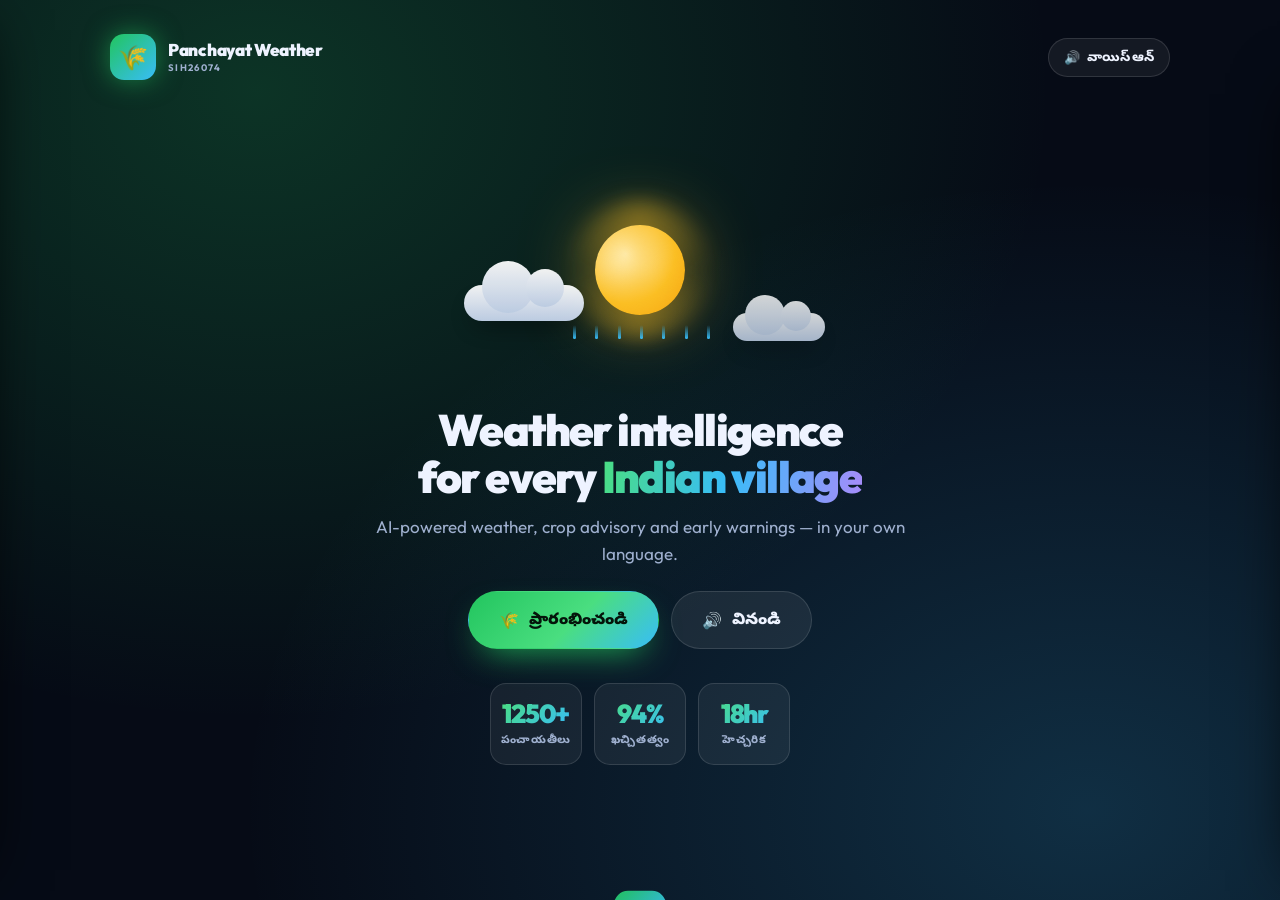
==== commit c64c3577: "Create index.html" ====
--- a/index.html
+++ b/index.html
@@ -11,7 +11,7 @@
 <style>
 /* ============================================================
    PANCHAYAT WEATHER AI · SIH26074
-   Flipkart-style · Viewport Pages · Real GPS · Big Language
+   Robust Voice · Clean Logout · Efficient
    ============================================================ */
 
 *{margin:0;padding:0;box-sizing:border-box;-webkit-tap-highlight-color:transparent}
@@ -29,9 +29,7 @@
   --red:#fb7185;
   --purple:#a78bfa;
   --pink:#f472b6;
-  --r:20px;
-  --shadow:0 20px 44px -20px rgba(0,0,0,.85);
-  --header-h:60px;
+  --header-h:64px;
   --ease:cubic-bezier(.22,1,.36,1);
 }
 
@@ -40,8 +38,7 @@
 body{
   font-family:'Outfit','Noto Sans Devanagari','Noto Sans Telugu',system-ui,-apple-system,sans-serif;
   background:var(--bg);color:var(--txt);
-  -webkit-font-smoothing:antialiased;line-height:1.5;
-  font-size:16px;
+  -webkit-font-smoothing:antialiased;line-height:1.5;font-size:16px;
 }
 
 /* ---------- Background ---------- */
@@ -50,674 +47,410 @@
 .orb.o1{width:520px;height:520px;background:#16a34a;top:-160px;left:-120px}
 .orb.o2{width:460px;height:460px;background:#0284c7;bottom:-180px;right:-120px;animation-delay:-6s}
 .orb.o3{width:380px;height:380px;background:#7c3aed;top:45%;left:55%;animation-delay:-12s;opacity:.26}
-.orb.o4{width:300px;height:300px;background:#f59e0b;bottom:20%;left:5%;animation-delay:-3s;opacity:.18}
 @keyframes orbFloat{
   0%,100%{transform:translate(0,0) scale(1)}
   33%{transform:translate(60px,-50px) scale(1.12)}
   66%{transform:translate(-50px,40px) scale(.94)}
 }
-.bg-particles{position:fixed;inset:0;z-index:-1;pointer-events:none;overflow:hidden}
-.bg-particles span{position:absolute;width:4px;height:4px;border-radius:50%;background:rgba(56,189,248,.5);box-shadow:0 0 8px rgba(56,189,248,.8);animation:particleFloat 18s linear infinite}
-.bg-particles span:nth-child(1){left:10%;animation-delay:0s;background:rgba(34,197,94,.6)}
-.bg-particles span:nth-child(2){left:25%;animation-delay:-3s;background:rgba(56,189,248,.6)}
-.bg-particles span:nth-child(3){left:40%;animation-delay:-6s;background:rgba(167,139,250,.6)}
-.bg-particles span:nth-child(4){left:55%;animation-delay:-9s}
-.bg-particles span:nth-child(5){left:70%;animation-delay:-12s;background:rgba(251,191,36,.6)}
-.bg-particles span:nth-child(6){left:85%;animation-delay:-15s;background:rgba(34,197,94,.6)}
-.bg-particles span:nth-child(7){left:95%;animation-delay:-4s}
-.bg-particles span:nth-child(8){left:5%;animation-delay:-7s;background:rgba(244,114,182,.6)}
-@keyframes particleFloat{
-  0%{transform:translateY(100vh) scale(.5);opacity:0}
-  10%{opacity:1}
-  90%{opacity:1}
-  100%{transform:translateY(-20vh) scale(1.2);opacity:0}
-}
 
 /* ============================================================
-   TOP BAR
+   SPLASH
    ============================================================ */
-.top-bar{
-  position:fixed;top:0;left:0;right:0;
-  height:var(--header-h);z-index:200;
-  background:rgba(6,11,22,.9);
-  border-bottom:1px solid var(--brd);
-  backdrop-filter:blur(18px);-webkit-backdrop-filter:blur(18px);
-}
-.top-bar-inner{
-  max-width:1200px;margin:0 auto;height:100%;
-  padding:0 14px;display:flex;align-items:center;gap:12px;
-}
-.brand{display:flex;align-items:center;gap:9px;flex-shrink:0;cursor:pointer}
-.brand-logo{
-  width:34px;height:34px;border-radius:10px;
+#splash{
+  position:fixed;inset:0;z-index:9999;background:#060b16;
+  display:grid;place-items:center;transition:opacity .6s,visibility .6s;
+}
+#splash.hide{opacity:0;visibility:hidden}
+.splash-inner{display:flex;flex-direction:column;align-items:center;gap:18px}
+.splash-ring{width:70px;height:70px;border-radius:50%;border:3px solid rgba(255,255,255,.08);border-top-color:var(--green);border-right-color:var(--blue);animation:spin .9s linear infinite}
+.splash-text{font-weight:800;letter-spacing:.18em;font-size:12px;color:var(--muted);text-transform:uppercase}
+@keyframes spin{to{transform:rotate(360deg)}}
+
+/* ============================================================
+   SCREENS
+   ============================================================ */
+.screen{position:fixed;inset:0;display:none;z-index:10;overflow-y:auto;overflow-x:hidden;scrollbar-width:none}
+.screen::-webkit-scrollbar{display:none}
+.screen.active{display:block;animation:screenIn .5s var(--ease)}
+@keyframes screenIn{0%{opacity:0;transform:translateY(20px) scale(.98)}100%{opacity:1;transform:translateY(0) scale(1)}}
+
+/* ============================================================
+   WELCOME
+   ============================================================ */
+#welcomeScreen{
+  background:
+    radial-gradient(ellipse at 20% 10%,rgba(34,197,94,.22),transparent 55%),
+    radial-gradient(ellipse at 85% 90%,rgba(56,189,248,.20),transparent 55%),
+    #060b16;
+}
+.welcome-wrap{min-height:100vh;max-width:1100px;margin:0 auto;padding:34px 20px 40px;display:flex;flex-direction:column}
+.welcome-header{display:flex;align-items:center;justify-content:space-between;margin-bottom:40px}
+.brand-lg{display:flex;align-items:center;gap:12px}
+.brand-lg .brand-logo{
+  width:46px;height:46px;border-radius:14px;
   background:linear-gradient(135deg,var(--green),var(--blue));
-  display:grid;place-items:center;font-size:18px;
-  box-shadow:0 0 18px rgba(34,197,94,.5);
+  display:grid;place-items:center;font-size:24px;
+  box-shadow:0 0 26px rgba(34,197,94,.55);
   animation:logoPulse 3.6s ease-in-out infinite;
 }
-@keyframes logoPulse{0%,100%{box-shadow:0 0 18px rgba(34,197,94,.4)}50%{box-shadow:0 0 30px rgba(56,189,248,.75)}}
-.brand-name{font-size:13px;font-weight:900;letter-spacing:-.2px;line-height:1.05}
-.brand-name small{display:block;font-size:8.5px;color:var(--muted);letter-spacing:.14em;font-weight:700}
-
-.top-nav{
-  flex:1;display:flex;gap:6px;overflow-x:auto;
-  scrollbar-width:none;-ms-overflow-style:none;padding:0 4px;
-}
-.top-nav::-webkit-scrollbar{display:none}
-.nav-tab{
-  font-family:inherit;font-size:12.5px;font-weight:800;
-  padding:8px 13px;border-radius:100px;
-  border:1px solid transparent;background:transparent;
-  color:var(--muted);cursor:pointer;white-space:nowrap;
-  display:flex;align-items:center;gap:5px;
-  transition:all .28s var(--ease);flex-shrink:0;
-}
-.nav-tab .icn{font-size:15px;line-height:1}
-.nav-tab:hover{background:rgba(255,255,255,.07);color:var(--txt)}
-.nav-tab.active{
-  background:linear-gradient(135deg,var(--green),#4ade80);
-  color:#04140a;box-shadow:0 6px 18px -6px rgba(34,197,94,.9);
-}
-
-.voice-toggle{
-  flex-shrink:0;width:38px;height:38px;border-radius:11px;
+@keyframes logoPulse{0%,100%{box-shadow:0 0 26px rgba(34,197,94,.5)}50%{box-shadow:0 0 42px rgba(56,189,248,.85)}}
+.brand-lg .brand-name{font-size:17px;font-weight:900;letter-spacing:-.3px;line-height:1.1}
+.brand-lg .brand-name small{display:block;font-size:9.5px;color:var(--muted);letter-spacing:.14em;font-weight:700;margin-top:2px}
+
+.voice-header-btn{
+  display:flex;align-items:center;gap:7px;
+  font-family:inherit;font-size:13px;font-weight:800;
+  padding:9px 15px;border-radius:100px;
   border:1px solid var(--brd);background:rgba(255,255,255,.06);
-  color:var(--txt);font-size:18px;cursor:pointer;
-  display:grid;place-items:center;transition:.28s;
-}
-.voice-toggle:hover{background:rgba(34,197,94,.2);border-color:rgba(34,197,94,.5)}
-.voice-toggle.muted{opacity:.5}
-.voice-toggle.speaking{
-  background:linear-gradient(135deg,var(--purple),var(--pink));
-  border-color:transparent;animation:voicePulse 1s ease-in-out infinite;
-}
-@keyframes voicePulse{0%,100%{transform:scale(1)}50%{transform:scale(1.12)}}
-
-/* ============================================================
-   PAGE SYSTEM — Flipkart-style show/hide
-   ============================================================ */
-.page-stack{position:fixed;inset:0;padding-top:var(--header-h);z-index:10}
-.page{
-  position:absolute;inset:var(--header-h) 0 0 0;
-  display:none;overflow-y:auto;overflow-x:hidden;
-  padding:20px 16px 90px;
-  scrollbar-width:none;
-}
-.page::-webkit-scrollbar{display:none}
-.page.active{
-  display:block;
-  animation:pageSlide .42s var(--ease);
-}
-@keyframes pageSlide{
-  0%{opacity:0;transform:translateY(28px) scale(.97)}
-  100%{opacity:1;transform:translateY(0) scale(1)}
-}
-.page-inner{max-width:1000px;margin:0 auto;width:100%}
-
-/* Stagger children */
-.stagger>*{opacity:0;animation:cardRise .55s var(--ease) forwards}
-.stagger>*:nth-child(1){animation-delay:.04s}
-.stagger>*:nth-child(2){animation-delay:.09s}
-.stagger>*:nth-child(3){animation-delay:.14s}
-.stagger>*:nth-child(4){animation-delay:.19s}
-.stagger>*:nth-child(5){animation-delay:.24s}
-.stagger>*:nth-child(6){animation-delay:.29s}
-.stagger>*:nth-child(7){animation-delay:.34s}
-.stagger>*:nth-child(8){animation-delay:.39s}
-@keyframes cardRise{
-  0%{opacity:0;transform:translateY(22px) scale(.97)}
-  100%{opacity:1;transform:translateY(0) scale(1)}
-}
-
-/* ============================================================
-   TYPOGRAPHY
-   ============================================================ */
-.step-tag{
-  display:inline-flex;align-items:center;gap:8px;
-  font-size:11.5px;font-weight:900;letter-spacing:.14em;text-transform:uppercase;
-  padding:7px 15px;border-radius:100px;margin-bottom:12px;
-  background:rgba(34,197,94,.14);color:#7dd3a0;
-  border:1px solid rgba(34,197,94,.3);
-}
-.step-tag.blue{background:rgba(56,189,248,.14);color:#7dd3fc;border-color:rgba(56,189,248,.3)}
-.step-tag.amber{background:rgba(251,191,36,.14);color:#fcd34d;border-color:rgba(251,191,36,.3)}
-.step-tag.purple{background:rgba(167,139,250,.14);color:#c4b5fd;border-color:rgba(167,139,250,.3)}
-.step-tag.red{background:rgba(251,113,133,.14);color:#fda4af;border-color:rgba(251,113,133,.3)}
-
-h2.big{
-  font-size:clamp(26px,4.4vw,38px);
-  font-weight:900;letter-spacing:-1.2px;line-height:1.08;
-  margin-bottom:8px;
-}
-h2.big.tight{margin-bottom:14px}
-.sub-big{
-  font-size:clamp(14.5px,1.8vw,16.5px);
-  color:var(--muted);line-height:1.5;
-  margin-bottom:18px;max-width:620px;
-}
-.grad{
-  background:linear-gradient(100deg,#4ade80,#38bdf8 48%,#a78bfa);
-  -webkit-background-clip:text;background-clip:text;color:transparent;
-}
-
-/* ============================================================
-   PROFILE — HUGE language cards
-   ============================================================ */
-.profile-hero{text-align:center;margin-bottom:18px}
-.profile-avatar{
-  width:84px;height:84px;border-radius:50%;
-  background:linear-gradient(135deg,var(--green),var(--blue));
-  display:grid;place-items:center;font-size:42px;
-  margin:0 auto 12px;
-  box-shadow:0 0 42px rgba(34,197,94,.6);
-  position:relative;animation:avatarFloat 3.5s ease-in-out infinite;
-}
-@keyframes avatarFloat{0%,100%{transform:translateY(0) scale(1)}50%{transform:translateY(-6px) scale(1.03)}}
-.profile-avatar::after{
-  content:"";position:absolute;inset:-12px;border-radius:50%;
-  border:2px solid rgba(34,197,94,.35);
-  animation:avatarRing 3s ease-out infinite;
-}
-@keyframes avatarRing{0%{transform:scale(.95);opacity:.9}100%{transform:scale(1.3);opacity:0}}
-
-.lang-huge-grid{
-  display:grid;grid-template-columns:repeat(3,1fr);
-  gap:12px;margin-bottom:16px;
-}
-.lang-huge{
-  font-family:inherit;cursor:pointer;
-  padding:28px 16px;border-radius:24px;
-  border:2px solid var(--brd);background:rgba(255,255,255,.05);
-  display:flex;flex-direction:column;align-items:center;gap:10px;
-  transition:all .32s var(--ease);
-  position:relative;overflow:hidden;
-  opacity:0;
-  animation:langDeal .7s var(--ease) forwards;
-}
-.lang-huge:nth-child(1){animation-delay:.15s}
-.lang-huge:nth-child(2){animation-delay:.25s}
-.lang-huge:nth-child(3){animation-delay:.35s}
-@keyframes langDeal{
-  0%{opacity:0;transform:translateY(28px) scale(.8) rotate(-6deg)}
-  100%{opacity:1;transform:translateY(0) scale(1) rotate(0)}
-}
-.lang-huge:hover{transform:translateY(-6px) scale(1.02);background:rgba(255,255,255,.09)}
-.lang-huge:active{transform:scale(.97)}
-.lang-huge .flag{font-size:44px;line-height:1;filter:drop-shadow(0 4px 12px rgba(0,0,0,.4))}
-.lang-huge .native{font-size:34px;font-weight:900;color:var(--txt);letter-spacing:-1px;line-height:1}
-.lang-huge .en{font-size:11.5px;color:var(--muted);font-weight:800;letter-spacing:.1em;text-transform:uppercase;margin-top:2px}
-.lang-huge.active{
-  border-color:var(--green);
-  background:linear-gradient(160deg,rgba(34,197,94,.28),rgba(56,189,248,.14));
-  box-shadow:0 20px 46px -18px rgba(34,197,94,1);
-  transform:translateY(-4px) scale(1.02);
-}
-.lang-huge.active::after{
-  content:"✓";position:absolute;top:10px;right:12px;
-  width:30px;height:30px;border-radius:50%;
-  background:var(--green);color:#04140a;
-  display:grid;place-items:center;font-size:16px;font-weight:900;
-  animation:checkPop .4s var(--ease);
-}
-@keyframes checkPop{0%{transform:scale(0) rotate(-180deg)}100%{transform:scale(1) rotate(0)}}
-
-.profile-card{
-  background:var(--card);border:1px solid var(--brd);
-  border-radius:20px;padding:18px;
-  backdrop-filter:blur(16px);-webkit-backdrop-filter:blur(16px);
-  margin-bottom:14px;
-}
-.field{margin-bottom:12px}
-.field:last-child{margin-bottom:0}
-.field label{
-  display:block;font-size:12px;font-weight:800;color:var(--muted);
-  margin-bottom:7px;letter-spacing:.06em;text-transform:uppercase;
-}
-select,input[type=text],input[type=tel]{
-  width:100%;font-family:inherit;font-size:16px;font-weight:700;
-  background:rgba(255,255,255,.06);border:2px solid var(--brd);
-  color:var(--txt);padding:14px 16px;border-radius:14px;outline:none;
-  transition:border-color .3s,box-shadow .3s,background .3s;
-  appearance:none;min-height:52px;
-}
-select{
-  background-image:url("data:image/svg+xml;utf8,<svg xmlns='http://www.w3.org/2000/svg' width='16' height='16' fill='%239fb0cf'><path d='M8 11L3 6h10z'/></svg>");
-  background-repeat:no-repeat;background-position:right 16px center;
-}
-select:focus,input:focus{border-color:var(--green);box-shadow:0 0 0 5px rgba(34,197,94,.16)}
-select option{background:#0d1526;color:#eef3ff;padding:10px}
-
-/* ============================================================
-   BUTTONS
-   ============================================================ */
+  color:var(--txt);cursor:pointer;transition:.28s var(--ease);
+}
+.voice-header-btn:hover{background:rgba(34,197,94,.18);border-color:rgba(34,197,94,.5)}
+.voice-header-btn.muted{opacity:.5}
+.voice-header-btn.speaking{background:linear-gradient(135deg,var(--purple),var(--pink));border-color:transparent;animation:voicePulse 1s ease-in-out infinite}
+@keyframes voicePulse{0%,100%{transform:scale(1)}50%{transform:scale(1.06)}}
+
+.hero-block{flex:1;display:flex;flex-direction:column;justify-content:center;text-align:center;padding:20px 0 30px}
+.hero-visual{position:relative;height:180px;margin:0 auto 22px;max-width:420px;width:100%}
+.hero-sun{
+  position:absolute;left:50%;top:20px;transform:translateX(-50%);
+  width:90px;height:90px;border-radius:50%;
+  background:radial-gradient(circle at 34% 32%,#fff3c4,#fbbf24 58%,#f59e0b);
+  box-shadow:0 0 70px rgba(251,191,36,.7);
+  animation:sunPulse 4.5s ease-in-out infinite;
+}
+@keyframes sunPulse{0%,100%{transform:translateX(-50%) scale(1)}50%{transform:translateX(-50%) scale(1.07)}}
+.hero-sun::after{
+  content:"";position:absolute;inset:-24px;border-radius:50%;
+  background:conic-gradient(from 0deg,rgba(251,191,36,.35),transparent 25%,rgba(251,191,36,.35) 50%,transparent 75%,rgba(251,191,36,.35));
+  animation:spin 16s linear infinite;filter:blur(9px);z-index:-1;
+}
+.hero-cloud{position:absolute;background:linear-gradient(180deg,#fff,#c7d6ee);border-radius:100px;box-shadow:0 12px 26px -10px rgba(0,0,0,.6);opacity:.94}
+.hero-cloud::before,.hero-cloud::after{content:"";position:absolute;background:inherit;border-radius:50%}
+.hero-cloud.c1{width:120px;height:36px;top:80px;left:8%;animation:cloudDrift 9s ease-in-out infinite}
+.hero-cloud.c1::before{width:52px;height:52px;top:-24px;left:18px}
+.hero-cloud.c1::after{width:38px;height:38px;top:-16px;left:62px}
+.hero-cloud.c2{width:92px;height:28px;top:108px;right:6%;animation:cloudDrift 11s ease-in-out infinite reverse;opacity:.82}
+.hero-cloud.c2::before{width:40px;height:40px;top:-18px;left:12px}
+.hero-cloud.c2::after{width:30px;height:30px;top:-12px;left:48px}
+@keyframes cloudDrift{0%,100%{transform:translateX(0)}50%{transform:translateX(22px)}}
+.hero-rain{position:absolute;bottom:6px;left:50%;transform:translateX(-50%);width:160px;height:46px}
+.hero-rain i{position:absolute;top:-8px;width:3px;height:14px;border-radius:3px;background:linear-gradient(180deg,transparent,#38bdf8);animation:heroRain 1.15s linear infinite}
+.hero-rain i:nth-child(1){left:8%;animation-delay:0s}
+.hero-rain i:nth-child(2){left:22%;animation-delay:.18s}
+.hero-rain i:nth-child(3){left:36%;animation-delay:.36s}
+.hero-rain i:nth-child(4){left:50%;animation-delay:.09s}
+.hero-rain i:nth-child(5){left:64%;animation-delay:.45s}
+.hero-rain i:nth-child(6){left:78%;animation-delay:.27s}
+.hero-rain i:nth-child(7){left:92%;animation-delay:.6s}
+@keyframes heroRain{0%{transform:translateY(0);opacity:0}20%{opacity:1}100%{transform:translateY(48px);opacity:0}}
+
+.hero-title{font-size:clamp(28px,5vw,44px);font-weight:900;letter-spacing:-1.6px;line-height:1.06;margin-bottom:12px}
+.hero-title .grad{background:linear-gradient(100deg,#4ade80,#38bdf8 48%,#a78bfa);-webkit-background-clip:text;background-clip:text;color:transparent}
+.hero-sub{font-size:clamp(15px,2vw,17px);color:var(--muted);line-height:1.6;max-width:560px;margin:0 auto 24px}
+.hero-actions{display:flex;gap:12px;justify-content:center;flex-wrap:wrap}
+
 .btn{
   font-family:inherit;font-size:16px;font-weight:900;
-  padding:16px 28px;border-radius:100px;border:1px solid transparent;
+  padding:16px 30px;border-radius:100px;border:1px solid transparent;
   cursor:pointer;position:relative;overflow:hidden;
   transition:all .28s var(--ease);
   display:inline-flex;align-items:center;gap:10px;justify-content:center;
   min-height:56px;
 }
 .btn:active{transform:scale(.96)}
-.btn-primary{
-  background:linear-gradient(135deg,var(--green),#4ade80 55%,var(--blue));
-  color:#04140a;box-shadow:0 12px 28px -12px rgba(34,197,94,.95);
-}
-.btn-primary:hover{transform:translateY(-3px);box-shadow:0 20px 40px -14px rgba(34,197,94,1)}
-.btn-block{width:100%;max-width:400px;margin:0 auto}
+.btn-primary{background:linear-gradient(135deg,var(--green),#4ade80 55%,var(--blue));color:#04140a;box-shadow:0 14px 34px -14px rgba(34,197,94,.95)}
+.btn-primary:hover{transform:translateY(-3px);box-shadow:0 22px 44px -16px rgba(34,197,94,1)}
+.btn-ghost{background:rgba(255,255,255,.07);color:var(--txt);border-color:var(--brd)}
+.btn-ghost:hover{background:rgba(255,255,255,.14);transform:translateY(-3px)}
+.btn-block{width:100%;max-width:380px;margin:0 auto}
 .btn .ripple{position:absolute;border-radius:50%;transform:scale(0);background:rgba(255,255,255,.5);animation:rippleAnim .7s ease-out;pointer-events:none}
 @keyframes rippleAnim{to{transform:scale(4);opacity:0}}
 
+.welcome-stats{display:grid;grid-template-columns:repeat(3,1fr);gap:12px;margin-top:34px;max-width:560px;margin-left:auto;margin-right:auto}
+.ws{text-align:center;padding:16px 10px;border-radius:16px;background:var(--card);border:1px solid var(--brd)}
+.ws .num{font-size:26px;font-weight:900;letter-spacing:-1.2px;background:linear-gradient(135deg,#4ade80,#38bdf8);-webkit-background-clip:text;background-clip:text;color:transparent;line-height:1.05}
+.ws .lbl{font-size:11px;color:var(--muted);margin-top:4px;font-weight:800;text-transform:uppercase;letter-spacing:.06em}
+
 /* ============================================================
-   CARDS
+   AUTH
    ============================================================ */
-.card{
-  background:var(--card);border:1px solid var(--brd);
-  border-radius:20px;padding:18px;
-  backdrop-filter:blur(16px);-webkit-backdrop-filter:blur(16px);
-  transition:transform .3s var(--ease),border-color .3s,box-shadow .3s,background .3s;
-  position:relative;overflow:hidden;
-}
-.card:hover{
-  transform:translateY(-4px);border-color:rgba(255,255,255,.24);
-  background:var(--card-2);box-shadow:var(--shadow);
-}
-.card.glow-green:hover{box-shadow:0 18px 40px -18px rgba(34,197,94,.8)}
-.card.glow-blue:hover{box-shadow:0 18px 40px -18px rgba(56,189,248,.8)}
-.card.glow-amber:hover{box-shadow:0 18px 40px -18px rgba(251,191,36,.8)}
-.card.glow-purple:hover{box-shadow:0 18px 40px -18px rgba(167,139,250,.8)}
-.card.glow-red:hover{box-shadow:0 18px 40px -18px rgba(251,113,133,.8)}
-
-.card-icon{
-  width:48px;height:48px;border-radius:14px;display:grid;place-items:center;
-  font-size:24px;margin-bottom:10px;
-  background:rgba(255,255,255,.07);border:1px solid var(--brd);
-  animation:iconFloat 3.5s ease-in-out infinite;
-}
-@keyframes iconFloat{0%,100%{transform:translateY(0)}50%{transform:translateY(-3px)}}
-.card h3{font-size:16px;font-weight:800;margin-bottom:5px;letter-spacing:-.2px}
-.card p{font-size:13.5px;color:var(--muted);line-height:1.55}
+#authScreen{background:radial-gradient(ellipse at 30% 20%,rgba(34,197,94,.20),transparent 55%),radial-gradient(ellipse at 70% 80%,rgba(56,189,248,.20),transparent 55%),#060b16}
+.auth-wrap{min-height:100vh;display:flex;align-items:center;justify-content:center;padding:24px 18px}
+.auth-card{
+  width:100%;max-width:480px;
+  background:linear-gradient(160deg,rgba(255,255,255,.08),rgba(255,255,255,.03));
+  border:1px solid var(--brd);border-radius:26px;padding:26px 22px;
+  backdrop-filter:blur(20px);-webkit-backdrop-filter:blur(20px);
+  box-shadow:0 30px 70px -30px rgba(0,0,0,.9);
+  animation:cardIn .6s var(--ease);position:relative;overflow:hidden;
+}
+.auth-card::before{content:"";position:absolute;top:-40%;right:-20%;width:280px;height:280px;border-radius:50%;background:radial-gradient(circle,rgba(34,197,94,.4),transparent 70%);filter:blur(50px);animation:authGlow 6s ease-in-out infinite}
+@keyframes authGlow{0%,100%{transform:translate(0,0) scale(1);opacity:.7}50%{transform:translate(-30px,30px) scale(1.2);opacity:1}}
+.auth-card > *{position:relative;z-index:1}
+@keyframes cardIn{0%{opacity:0;transform:translateY(30px) scale(.96)}100%{opacity:1;transform:translateY(0) scale(1)}}
+
+.auth-top{display:flex;align-items:center;justify-content:space-between;margin-bottom:22px}
+.auth-back{width:38px;height:38px;border-radius:12px;border:1px solid var(--brd);background:rgba(255,255,255,.06);color:var(--txt);font-size:18px;cursor:pointer;display:grid;place-items:center;transition:.28s var(--ease)}
+.auth-back:hover{background:rgba(255,255,255,.14);transform:translateX(-2px)}
+.auth-brand{display:flex;align-items:center;gap:8px;font-size:13px;font-weight:900;letter-spacing:-.2px;line-height:1.1}
+.auth-brand small{display:block;font-size:8.5px;color:var(--muted);letter-spacing:.14em;font-weight:700}
+.auth-logo{width:34px;height:34px;border-radius:11px;background:linear-gradient(135deg,var(--green),var(--blue));display:grid;place-items:center;font-size:17px;box-shadow:0 0 20px rgba(34,197,94,.5)}
+
+.auth-step-badge{display:inline-flex;align-items:center;gap:8px;font-size:11.5px;font-weight:900;letter-spacing:.14em;text-transform:uppercase;padding:6px 14px;border-radius:100px;margin-bottom:10px;background:rgba(34,197,94,.14);color:#7dd3a0;border:1px solid rgba(34,197,94,.3)}
+.auth-step-badge.purple{background:rgba(167,139,250,.14);color:#c4b5fd;border-color:rgba(167,139,250,.3)}
+.auth-step-badge.blue{background:rgba(56,189,248,.14);color:#7dd3fc;border-color:rgba(56,189,248,.3)}
+.auth-title{font-size:22px;font-weight:900;letter-spacing:-.6px;margin-bottom:6px;line-height:1.15}
+.auth-sub{font-size:14px;color:var(--muted);line-height:1.55;margin-bottom:18px}
+
+.auth-lang-grid{display:grid;grid-template-columns:repeat(3,1fr);gap:10px;margin-bottom:18px}
+.auth-lang{font-family:inherit;cursor:pointer;padding:20px 10px;border-radius:20px;border:2px solid var(--brd);background:rgba(255,255,255,.05);display:flex;flex-direction:column;align-items:center;gap:7px;transition:all .32s var(--ease);position:relative;opacity:0;animation:langDeal .6s var(--ease) forwards}
+.auth-lang:nth-child(1){animation-delay:.15s}
+.auth-lang:nth-child(2){animation-delay:.25s}
+.auth-lang:nth-child(3){animation-delay:.35s}
+@keyframes langDeal{0%{opacity:0;transform:translateY(20px) scale(.85)}100%{opacity:1;transform:translateY(0) scale(1)}}
+.auth-lang:hover{transform:translateY(-4px);background:rgba(255,255,255,.1)}
+.auth-lang:active{transform:scale(.97)}
+.auth-lang .flag{font-size:34px;line-height:1}
+.auth-lang .native{font-size:22px;font-weight:900;color:var(--txt);letter-spacing:-.5px}
+.auth-lang .en{font-size:10px;color:var(--muted);font-weight:800;letter-spacing:.08em;text-transform:uppercase}
+.auth-lang.active{border-color:var(--green);background:linear-gradient(160deg,rgba(34,197,94,.28),rgba(56,189,248,.14));box-shadow:0 16px 36px -14px rgba(34,197,94,.9);transform:translateY(-3px)}
+.auth-lang.active::after{content:"✓";position:absolute;top:8px;right:10px;width:24px;height:24px;border-radius:50%;background:var(--green);color:#04140a;display:grid;place-items:center;font-size:13px;font-weight:900;animation:checkPop .4s var(--ease)}
+@keyframes checkPop{0%{transform:scale(0) rotate(-180deg)}100%{transform:scale(1) rotate(0)}}
+
+.field{margin-bottom:14px}
+.field label{display:block;font-size:12px;font-weight:800;color:var(--muted);margin-bottom:7px;letter-spacing:.06em;text-transform:uppercase}
+.field input,.field select{width:100%;font-family:inherit;font-size:16px;font-weight:700;background:rgba(255,255,255,.06);border:2px solid var(--brd);color:var(--txt);padding:14px 16px;border-radius:14px;outline:none;transition:border-color .3s,box-shadow .3s,background .3s;appearance:none;min-height:54px}
+.field input:focus,.field select:focus{border-color:var(--green);box-shadow:0 0 0 5px rgba(34,197,94,.16)}
+
+.otp-row{display:grid;grid-template-columns:repeat(6,1fr);gap:8px;margin:6px 0 18px}
+.otp-cell{width:100%;aspect-ratio:1;font-family:inherit;font-size:22px;font-weight:900;text-align:center;background:rgba(255,255,255,.06);border:2px solid var(--brd);color:var(--txt);border-radius:14px;outline:none;transition:.26s var(--ease)}
+.otp-cell:focus{border-color:var(--green);box-shadow:0 0 0 4px rgba(34,197,94,.2);transform:scale(1.04)}
+.otp-cell:not(:placeholder-shown){border-color:rgba(34,197,94,.5);background:rgba(34,197,94,.10)}
+
+.role-grid{display:grid;grid-template-columns:repeat(3,1fr);gap:10px;margin-bottom:14px}
+.role-tile{font-family:inherit;cursor:pointer;padding:16px 10px;border-radius:16px;border:2px solid var(--brd);background:rgba(255,255,255,.05);display:flex;flex-direction:column;align-items:center;gap:5px;text-align:center;transition:.28s var(--ease);position:relative}
+.role-tile:hover{transform:translateY(-3px);background:rgba(255,255,255,.1)}
+.role-tile .em{font-size:28px}
+.role-tile .nm{font-size:12.5px;font-weight:800}
+.role-tile.active{border-color:var(--green);background:linear-gradient(160deg,rgba(34,197,94,.22),rgba(56,189,248,.10));box-shadow:0 12px 28px -14px rgba(34,197,94,.9)}
+.role-tile.active::after{content:"✓";position:absolute;top:6px;right:8px;width:20px;height:20px;border-radius:50%;background:var(--green);color:#04140a;display:grid;place-items:center;font-size:11px;font-weight:900}
+
+.auth-progress{display:flex;gap:6px;margin-top:16px;justify-content:center}
+.auth-progress i{width:8px;height:8px;border-radius:50%;background:rgba(255,255,255,.2);transition:.3s var(--ease)}
+.auth-progress i.on{background:linear-gradient(135deg,var(--green),var(--blue));width:22px;border-radius:100px;box-shadow:0 0 12px rgba(34,197,94,.8)}
 
 /* ============================================================
-   GRID
+   APP SHELL
    ============================================================ */
-.grid{display:grid;gap:12px}
-.g2{grid-template-columns:repeat(2,1fr)}
-.g3{grid-template-columns:repeat(3,1fr)}
-.g4{grid-template-columns:repeat(4,1fr)}
-@media(max-width:780px){
-  .g4{grid-template-columns:repeat(2,1fr)}
-  .g3{grid-template-columns:repeat(2,1fr)}
-}
-@media(max-width:480px){
-  .g2,.g3,.g4{grid-template-columns:1fr}
-  .lang-huge-grid{grid-template-columns:1fr;gap:10px}
-  .lang-huge{padding:20px 14px;flex-direction:row;justify-content:flex-start;gap:14px}
-  .lang-huge .flag{font-size:34px}
-  .lang-huge .native{font-size:26px}
-}
+#appShell{display:none;position:fixed;inset:0;z-index:50}
+#appShell.active{display:block}
+
+.app-header{position:fixed;top:0;left:0;right:0;height:var(--header-h);z-index:120;background:rgba(6,11,22,.92);border-bottom:1px solid var(--brd);backdrop-filter:blur(20px);-webkit-backdrop-filter:blur(20px)}
+.app-header-inner{max-width:1400px;margin:0 auto;height:100%;padding:0 14px;display:flex;align-items:center;gap:12px}
+
+.profile-chip{display:flex;align-items:center;gap:10px;padding:6px 14px 6px 6px;border-radius:100px;border:1px solid var(--brd);background:rgba(255,255,255,.06);cursor:pointer;transition:.28s var(--ease);flex-shrink:0;max-width:220px;font-family:inherit;color:var(--txt)}
+.profile-chip:hover{background:rgba(34,197,94,.15);border-color:rgba(34,197,94,.45)}
+.profile-avatar-sm{width:38px;height:38px;border-radius:50%;background:linear-gradient(135deg,var(--green),var(--blue));display:grid;place-items:center;font-size:20px;box-shadow:0 0 16px rgba(34,197,94,.5);flex-shrink:0}
+.profile-meta{line-height:1.15;overflow:hidden}
+.profile-meta .pname{font-size:13px;font-weight:900;letter-spacing:-.2px;white-space:nowrap;overflow:hidden;text-overflow:ellipsis}
+.profile-meta .ploc{font-size:10.5px;color:var(--muted);font-weight:700;white-space:nowrap;overflow:hidden;text-overflow:ellipsis}
+.profile-chip .caret{font-size:11px;color:var(--muted);margin-left:2px}
+
+.header-title{flex:1;text-align:center;font-size:15px;font-weight:900;letter-spacing:-.2px;display:none}
+
+.features-btn{margin-left:auto;flex-shrink:0;display:flex;align-items:center;gap:8px;font-family:inherit;font-size:13.5px;font-weight:900;padding:10px 16px;border-radius:100px;border:1px solid var(--brd);background:rgba(255,255,255,.06);color:var(--txt);cursor:pointer;transition:.28s var(--ease)}
+.features-btn:hover{background:rgba(56,189,248,.18);border-color:rgba(56,189,248,.5)}
+.features-btn .grid-ic{display:grid;grid-template-columns:1fr 1fr;gap:2px;width:14px;height:14px}
+.features-btn .grid-ic i{width:6px;height:6px;border-radius:1.5px;background:linear-gradient(135deg,var(--green),var(--blue))}
+
+.voice-btn-top{flex-shrink:0;width:42px;height:42px;border-radius:12px;border:1px solid var(--brd);background:rgba(255,255,255,.06);color:var(--txt);font-size:18px;cursor:pointer;display:grid;place-items:center;transition:.28s}
+.voice-btn-top:hover{background:rgba(34,197,94,.2);border-color:rgba(34,197,94,.5)}
+.voice-btn-top.muted{opacity:.5}
+.voice-btn-top.speaking{background:linear-gradient(135deg,var(--purple),var(--pink));border-color:transparent;animation:voicePulse 1s ease-in-out infinite}
+
+.app-content{position:fixed;inset:var(--header-h) 0 0 0;z-index:100;overflow:hidden}
+.app-page{position:absolute;inset:0;display:none;overflow-y:auto;overflow-x:hidden;padding:18px 16px 100px;scrollbar-width:none}
+.app-page::-webkit-scrollbar{display:none}
+.app-page.active{display:block;animation:pageSlide .42s var(--ease)}
+@keyframes pageSlide{0%{opacity:0;transform:translateY(22px) scale(.98)}100%{opacity:1;transform:translateY(0) scale(1)}}
+.page-inner{max-width:1100px;margin:0 auto;width:100%}
 
 /* ============================================================
-   GPS SCENE
+   FEATURES DRAWER
    ============================================================ */
-.gps-scene{
-  position:relative;height:170px;margin-bottom:14px;
-  border-radius:22px;overflow:hidden;
-  background:
-    linear-gradient(135deg,rgba(34,197,94,.14),rgba(56,189,248,.10)),
-    radial-gradient(circle at 50% 50%,rgba(34,197,94,.08) 0%,transparent 60%);
-  border:1px solid rgba(56,189,248,.28);
-}
-.gps-scene::before{
-  content:"";position:absolute;inset:0;
-  background-image:
-    linear-gradient(rgba(255,255,255,.06) 1px,transparent 1px),
-    linear-gradient(90deg,rgba(255,255,255,.06) 1px,transparent 1px);
-  background-size:34px 34px;
-  mask-image:radial-gradient(ellipse at 50% 50%,#000 30%,transparent 78%);
-  -webkit-mask-image:radial-gradient(ellipse at 50% 50%,#000 30%,transparent 78%);
-}
-.gps-scan{
-  position:absolute;inset:0;pointer-events:none;
-  background:conic-gradient(from 0deg at 50% 50%,rgba(56,189,248,.4) 0deg,transparent 60deg,transparent 360deg);
-  animation:scanSpin 3.5s linear infinite;opacity:0;
-}
-.gps-scene.searching .gps-scan{opacity:1}
-@keyframes scanSpin{to{transform:rotate(360deg)}}
-
-.gps-pulse{
-  position:absolute;top:50%;left:50%;transform:translate(-50%,-50%);
-  width:22px;height:22px;border-radius:50%;
-  border:2px solid rgba(56,189,248,.7);
-  animation:pulseRipple 1.8s ease-out infinite;opacity:0;
-}
-.gps-pulse.p2{animation-delay:.6s}
-.gps-pulse.p3{animation-delay:1.2s}
-.gps-scene.searching .gps-pulse{opacity:1}
-@keyframes pulseRipple{
-  0%{transform:translate(-50%,-50%) scale(.6);opacity:.9}
-  100%{transform:translate(-50%,-50%) scale(6);opacity:0}
-}
-
-.gps-pin{
-  position:absolute;top:50%;left:50%;
-  transform:translate(-50%,-100%) scale(0);
-  transform-origin:bottom center;font-size:52px;
-  filter:drop-shadow(0 10px 20px rgba(0,0,0,.6)) drop-shadow(0 0 30px rgba(34,197,94,.7));
-  opacity:0;z-index:3;
-}
-.gps-scene.found .gps-pin{animation:pinDrop .9s var(--ease) forwards}
-@keyframes pinDrop{
-  0%{transform:translate(-50%,-300%) scale(.4);opacity:0}
-  60%{transform:translate(-50%,-100%) scale(1.15);opacity:1}
-  80%{transform:translate(-50%,-100%) scale(.95);opacity:1}
-  100%{transform:translate(-50%,-100%) scale(1);opacity:1}
-}
-.gps-scene.found .gps-pulse{display:none}
-.gps-scene.found .gps-scan{opacity:0}
-
-.gps-label{
-  position:absolute;bottom:10px;left:50%;transform:translateX(-50%);
-  background:rgba(6,11,22,.94);border:1px solid rgba(34,197,94,.5);
-  color:#86efac;font-size:13px;font-weight:800;
-  padding:7px 16px;border-radius:100px;
-  white-space:nowrap;opacity:0;
-  box-shadow:0 8px 22px -8px rgba(0,0,0,.9);
-}
-.gps-scene.found .gps-label{animation:fadeLabel .6s .7s var(--ease) forwards}
-@keyframes fadeLabel{0%{opacity:0;transform:translate(-50%,10px)}100%{opacity:1;transform:translate(-50%,0)}}
+.features-drawer{position:fixed;top:var(--header-h);right:0;bottom:0;width:min(360px,92vw);z-index:130;background:linear-gradient(180deg,rgba(6,11,22,.98),rgba(6,11,22,.95));border-left:1px solid var(--brd);backdrop-filter:blur(24px);-webkit-backdrop-filter:blur(24px);transform:translateX(105%);transition:transform .42s var(--ease);display:flex;flex-direction:column;box-shadow:-30px 0 60px -30px rgba(0,0,0,.9)}
+.features-drawer.open{transform:translateX(0)}
+.features-head{padding:18px 20px 14px;border-bottom:1px solid var(--brd);display:flex;align-items:center;justify-content:space-between}
+.features-head h3{font-size:16px;font-weight:900;letter-spacing:-.2px}
+.features-head .close-btn{width:34px;height:34px;border-radius:10px;border:1px solid var(--brd);background:rgba(255,255,255,.06);color:var(--txt);font-size:16px;cursor:pointer;display:grid;place-items:center;transition:.26s}
+.features-head .close-btn:hover{background:rgba(251,113,133,.2);border-color:rgba(251,113,133,.5)}
+.features-list{flex:1;overflow-y:auto;padding:14px;scrollbar-width:none}
+.features-list::-webkit-scrollbar{display:none}
+
+.feature-item{display:flex;align-items:center;gap:12px;padding:13px 14px;border-radius:14px;border:1px solid transparent;background:rgba(255,255,255,.03);margin-bottom:8px;cursor:pointer;transition:.26s var(--ease);font-family:inherit;color:var(--txt);width:100%;text-align:left}
+.feature-item:hover{background:rgba(255,255,255,.09);transform:translateX(-4px);border-color:rgba(255,255,255,.15)}
+.feature-item.active{background:linear-gradient(135deg,rgba(34,197,94,.22),rgba(56,189,248,.12));border-color:rgba(34,197,94,.45)}
+.feature-item .fi-ic{width:44px;height:44px;border-radius:13px;flex-shrink:0;display:grid;place-items:center;font-size:22px;background:rgba(255,255,255,.07);border:1px solid var(--brd)}
+.feature-item .fi-meta{flex:1;line-height:1.2}
+.feature-item .fi-name{font-size:14.5px;font-weight:800;letter-spacing:-.2px}
+.feature-item .fi-desc{font-size:11.5px;color:var(--muted);font-weight:600;margin-top:2px}
+.feature-item .fi-arrow{font-size:14px;color:var(--muted)}
 
 /* ============================================================
-   DASHBOARD — packed & confident
+   PROFILE DRAWER
    ============================================================ */
-.dash-hero{
-  position:relative;
-  background:linear-gradient(135deg,rgba(56,189,248,.22),rgba(34,197,94,.15),rgba(167,139,250,.13));
-  border:1px solid rgba(56,189,248,.35);
-  border-radius:24px;padding:20px;
-  overflow:hidden;display:flex;gap:18px;align-items:center;flex-wrap:wrap;
-  margin-bottom:14px;
-}
-.dash-hero::before{
-  content:"";position:absolute;inset:0;
-  background:
-    radial-gradient(circle at 15% 20%,rgba(251,191,36,.24),transparent 45%),
-    radial-gradient(circle at 85% 80%,rgba(56,189,248,.24),transparent 45%);
-  pointer-events:none;
-}
-.dash-hero > *{position:relative;z-index:1}
-
-.dash-emoji{font-size:72px;filter:drop-shadow(0 8px 24px rgba(56,189,248,.7));animation:bob 3.6s ease-in-out infinite}
-@keyframes bob{0%,100%{transform:translateY(0)}50%{transform:translateY(-8px)}}
-.dash-temp{
-  font-size:clamp(48px,10vw,72px);font-weight:900;letter-spacing:-3.5px;line-height:.95;
-  background:linear-gradient(135deg,#fff,#7dd3fc);
-  -webkit-background-clip:text;background-clip:text;color:transparent;
-}
+.profile-drawer{position:fixed;top:0;left:0;bottom:0;width:min(360px,92vw);z-index:200;background:linear-gradient(180deg,rgba(6,11,22,.98),rgba(6,11,22,.96));border-right:1px solid var(--brd);backdrop-filter:blur(24px);-webkit-backdrop-filter:blur(24px);transform:translateX(-105%);transition:transform .42s var(--ease);display:flex;flex-direction:column;box-shadow:30px 0 60px -30px rgba(0,0,0,.9)}
+.profile-drawer.open{transform:translateX(0)}
+.profile-drawer-backdrop{position:fixed;inset:0;z-index:190;background:rgba(0,0,0,.55);backdrop-filter:blur(3px);opacity:0;visibility:hidden;transition:opacity .3s,visibility .3s}
+.profile-drawer-backdrop.open{opacity:1;visibility:visible}
+
+.profile-head{padding:20px;border-bottom:1px solid var(--brd);position:relative;background:radial-gradient(circle at 30% 20%,rgba(34,197,94,.28),transparent 60%),radial-gradient(circle at 80% 80%,rgba(56,189,248,.22),transparent 60%)}
+.profile-head .close-pd{position:absolute;top:14px;right:14px;width:34px;height:34px;border-radius:10px;border:1px solid var(--brd);background:rgba(255,255,255,.06);color:var(--txt);font-size:16px;cursor:pointer;display:grid;place-items:center;transition:.26s}
+.profile-head .close-pd:hover{background:rgba(251,113,133,.2);border-color:rgba(251,113,133,.5)}
+
+.profile-avatar-lg{width:72px;height:72px;border-radius:50%;background:linear-gradient(135deg,var(--green),var(--blue));display:grid;place-items:center;font-size:36px;box-shadow:0 0 34px rgba(34,197,94,.6);margin-bottom:12px;position:relative}
+.profile-avatar-lg::after{content:"";position:absolute;inset:-8px;border-radius:50%;border:2px solid rgba(34,197,94,.35);animation:avatarRing 3s ease-out infinite}
+@keyframes avatarRing{0%{transform:scale(.95);opacity:.9}100%{transform:scale(1.25);opacity:0}}
+
+.profile-head .p-name{font-size:19px;font-weight:900;letter-spacing:-.4px;margin-bottom:3px}
+.profile-head .p-meta{font-size:12.5px;color:var(--muted);font-weight:700}
+
+.profile-body{flex:1;overflow-y:auto;padding:16px;scrollbar-width:none}
+.profile-body::-webkit-scrollbar{display:none}
+.p-section{margin-bottom:18px}
+.p-section-title{font-size:11px;font-weight:900;color:var(--muted);text-transform:uppercase;letter-spacing:.1em;margin-bottom:10px;padding-left:4px}
+
+.p-lang-grid{display:grid;grid-template-columns:repeat(3,1fr);gap:8px}
+.p-lang{font-family:inherit;cursor:pointer;padding:14px 8px;border-radius:14px;border:2px solid var(--brd);background:rgba(255,255,255,.04);display:flex;flex-direction:column;align-items:center;gap:5px;transition:.28s var(--ease);position:relative}
+.p-lang:hover{transform:translateY(-3px);background:rgba(255,255,255,.1)}
+.p-lang .flag{font-size:24px}
+.p-lang .native{font-size:15px;font-weight:900;color:var(--txt)}
+.p-lang .en{font-size:9.5px;color:var(--muted);font-weight:800;letter-spacing:.06em;text-transform:uppercase}
+.p-lang.active{border-color:var(--green);background:linear-gradient(160deg,rgba(34,197,94,.24),rgba(56,189,248,.10));box-shadow:0 12px 26px -12px rgba(34,197,94,.9)}
+.p-lang.active::after{content:"✓";position:absolute;top:6px;right:8px;width:20px;height:20px;border-radius:50%;background:var(--green);color:#04140a;display:grid;place-items:center;font-size:11px;font-weight:900}
+
+.p-action{display:flex;align-items:center;gap:10px;width:100%;padding:12px 14px;border-radius:14px;border:1px solid var(--brd);background:rgba(255,255,255,.05);cursor:pointer;font-family:inherit;color:var(--txt);font-size:13.5px;font-weight:800;text-align:left;transition:.26s var(--ease);margin-bottom:6px}
+.p-action:hover{background:rgba(255,255,255,.11);transform:translateX(3px)}
+.p-action .pa-ic{width:34px;height:34px;border-radius:10px;flex-shrink:0;display:grid;place-items:center;font-size:16px;background:rgba(255,255,255,.07);border:1px solid var(--brd)}
+.p-action.danger{color:#fda4af}
+.p-action.danger:hover{background:rgba(251,113,133,.15);border-color:rgba(251,113,133,.4)}
+.p-action.danger .pa-ic{background:rgba(251,113,133,.15)}
+
+.profile-list{display:flex;flex-direction:column;gap:8px;margin-bottom:12px}
+.profile-item{display:flex;align-items:center;gap:11px;padding:11px 12px;border-radius:14px;border:1.5px solid var(--brd);background:rgba(255,255,255,.04);cursor:pointer;transition:.28s var(--ease);position:relative;font-family:inherit;color:var(--txt);text-align:left;width:100%}
+.profile-item:hover{background:rgba(255,255,255,.1);transform:translateX(3px)}
+.profile-item.active{border-color:var(--green);background:linear-gradient(135deg,rgba(34,197,94,.20),rgba(56,189,248,.10))}
+.profile-item .pa-img{width:42px;height:42px;border-radius:50%;flex-shrink:0;background:linear-gradient(135deg,var(--green),var(--blue));display:grid;place-items:center;font-size:22px}
+.profile-item .pa-info{flex:1;line-height:1.2;overflow:hidden}
+.profile-item .pa-nm{font-size:14px;font-weight:800;white-space:nowrap;overflow:hidden;text-overflow:ellipsis}
+.profile-item .pa-lc{font-size:11px;color:var(--muted);font-weight:700;white-space:nowrap;overflow:hidden;text-overflow:ellipsis}
+.profile-item.active::after{content:"✓";position:absolute;top:8px;right:10px;width:22px;height:22px;border-radius:50%;background:var(--green);color:#04140a;display:grid;place-items:center;font-size:12px;font-weight:900}
+
+.add-profile-btn{display:flex;align-items:center;justify-content:center;gap:8px;width:100%;padding:13px;border-radius:14px;border:2px dashed rgba(34,197,94,.5);background:rgba(34,197,94,.08);color:#86efac;font-size:13.5px;font-weight:900;cursor:pointer;font-family:inherit;transition:.28s var(--ease)}
+.add-profile-btn:hover{background:rgba(34,197,94,.18);border-color:rgba(34,197,94,.8)}
+
+/* ============================================================
+   DASHBOARD & FEATURE PAGES
+   ============================================================ */
+.dash-wrap{display:flex;flex-direction:column;gap:14px}
+.greeting-block{display:flex;align-items:center;justify-content:space-between;gap:14px;flex-wrap:wrap;margin-bottom:2px}
+.greeting-block .gb-text{min-width:0;flex:1}
+.greeting-block h1{font-size:clamp(22px,3.4vw,30px);font-weight:900;letter-spacing:-.8px;line-height:1.1;margin-bottom:4px}
+.greeting-block h1 .grad{background:linear-gradient(100deg,#4ade80,#38bdf8 48%,#a78bfa);-webkit-background-clip:text;background-clip:text;color:transparent}
+.greeting-block p{font-size:13.5px;color:var(--muted);font-weight:700}
+.greeting-date{font-size:12px;color:var(--muted);font-weight:800;padding:8px 14px;border-radius:100px;background:rgba(255,255,255,.06);border:1px solid var(--brd);text-transform:uppercase;letter-spacing:.08em;white-space:nowrap}
+
+.dash-hero{position:relative;overflow:hidden;background:radial-gradient(circle at 20% 15%,rgba(251,191,36,.28),transparent 45%),radial-gradient(circle at 85% 85%,rgba(56,189,248,.26),transparent 45%),linear-gradient(135deg,rgba(56,189,248,.20),rgba(34,197,94,.14),rgba(167,139,250,.12));border:1px solid rgba(56,189,248,.35);border-radius:26px;padding:22px;display:flex;gap:22px;align-items:center;flex-wrap:wrap}
+.dash-emoji{font-size:86px;filter:drop-shadow(0 10px 30px rgba(56,189,248,.75));animation:bob 3.6s ease-in-out infinite;flex-shrink:0}
+@keyframes bob{0%,100%{transform:translateY(0)}50%{transform:translateY(-10px)}}
+.dash-info{flex:1;min-width:190px}
+.dash-info .lbl-top{font-size:11.5px;font-weight:900;letter-spacing:.14em;text-transform:uppercase;color:#7dd3fc;margin-bottom:4px}
+.dash-temp{font-size:clamp(48px,9vw,74px);font-weight:900;letter-spacing:-3.5px;line-height:.95;background:linear-gradient(135deg,#fff,#7dd3fc);-webkit-background-clip:text;background-clip:text;color:transparent;margin-bottom:4px}
 .dash-temp sup{font-size:.34em;font-weight:700;vertical-align:super}
-
-.quick-metrics{display:grid;grid-template-columns:repeat(4,1fr);gap:10px;margin-bottom:14px}
-.qm{
-  padding:14px 12px;border-radius:16px;
-  background:var(--card);border:1px solid var(--brd);
-  text-align:center;transition:.28s var(--ease);
-}
-.qm:hover{transform:translateY(-3px);background:var(--card-2)}
-.qm .k{font-size:11px;color:var(--muted);text-transform:uppercase;letter-spacing:.08em;font-weight:800;margin-bottom:4px}
-.qm .v{font-size:20px;font-weight:900;letter-spacing:-.5px}
-.qm .v small{font-size:11.5px;font-weight:700;color:var(--muted);margin-left:2px}
-
-/* AI Guard preview */
-.ai-guard-mini{
-  background:linear-gradient(135deg,rgba(167,139,250,.22),rgba(244,114,182,.14));
-  border:1px solid rgba(167,139,250,.4);
-  border-radius:20px;padding:16px;
-  position:relative;overflow:hidden;margin-bottom:12px;
-  cursor:pointer;transition:.3s var(--ease);
-}
-.ai-guard-mini:hover{transform:translateY(-3px);box-shadow:0 18px 40px -18px rgba(167,139,250,.9)}
-.ai-guard-mini::before{
-  content:"";position:absolute;top:-40%;right:-10%;
-  width:160px;height:160px;border-radius:50%;
-  background:radial-gradient(circle,rgba(167,139,250,.4),transparent 70%);
-  filter:blur(28px);animation:guardGlow 4s ease-in-out infinite;
-}
-@keyframes guardGlow{0%,100%{transform:translate(0,0) scale(1);opacity:.7}50%{transform:translate(-18px,18px) scale(1.15);opacity:1}}
-.ai-guard-mini > *{position:relative;z-index:1}
-.ai-guard-mini h3{font-size:15px;font-weight:900;margin-bottom:4px;display:flex;align-items:center;gap:8px}
-.ai-guard-mini p{font-size:13px;color:#ddd6fe;line-height:1.5;font-weight:600}
-
-.guard-badge{
-  display:inline-flex;align-items:center;gap:6px;
-  background:rgba(167,139,250,.28);color:#ddd6fe;
-  font-size:10.5px;font-weight:900;letter-spacing:.1em;text-transform:uppercase;
-  padding:5px 11px;border-radius:100px;margin-bottom:8px;
-  border:1px solid rgba(167,139,250,.4);
-}
-.guard-badge .dot{
-  width:7px;height:7px;border-radius:50%;background:#a78bfa;
-  box-shadow:0 0 8px #a78bfa;animation:pulseDot 1.4s ease-in-out infinite;
-}
-@keyframes pulseDot{0%,100%{opacity:1;transform:scale(1)}50%{opacity:.5;transform:scale(1.3)}}
-
-/* Alert preview */
-.alert-preview{
-  display:flex;gap:12px;align-items:center;
-  background:linear-gradient(135deg,rgba(251,113,133,.16),rgba(251,191,36,.08));
-  border:1px solid rgba(251,113,133,.4);
-  border-radius:18px;padding:14px;margin-bottom:14px;
-}
-.alert-preview .alert-ic{
-  width:48px;height:48px;border-radius:13px;flex-shrink:0;
-  background:rgba(251,113,133,.22);
-  display:grid;place-items:center;font-size:22px;
-  animation:siren 1.4s ease-in-out infinite;
-}
+.dash-desc{font-size:15px;color:#ddd6fe;font-weight:800}
+.dash-side{display:flex;gap:14px;align-items:center;flex-wrap:wrap;padding-left:18px;border-left:1px solid rgba(255,255,255,.15)}
+@media(max-width:640px){.dash-side{padding-left:0;border-left:none;border-top:1px solid rgba(255,255,255,.15);padding-top:14px;width:100%}}
+
+.ring-wrap{position:relative;width:94px;height:94px;flex-shrink:0}
+.ring{transform:rotate(-90deg);width:94px;height:94px}
+.ring circle{fill:none;stroke-width:9;stroke-linecap:round}
+.ring .bg{stroke:rgba(255,255,255,.10)}
+.ring .fg{stroke:url(#gradRing);stroke-dasharray:327;stroke-dashoffset:327;transition:stroke-dashoffset 1.4s var(--ease)}
+.ring-label{position:absolute;inset:0;display:grid;place-items:center;font-size:20px;font-weight:900;letter-spacing:-.6px}
+
+.metric-strip{display:grid;grid-template-columns:repeat(4,1fr);gap:10px}
+@media(max-width:640px){.metric-strip{grid-template-columns:repeat(2,1fr)}}
+.qm{padding:14px 12px;border-radius:16px;background:var(--card);border:1px solid var(--brd);transition:.28s var(--ease);display:flex;flex-direction:column;gap:5px;position:relative;overflow:hidden}
+.qm::before{content:"";position:absolute;top:0;right:0;width:60px;height:60px;border-radius:50%;background:radial-gradient(circle,rgba(56,189,248,.18),transparent 70%);filter:blur(15px)}
+.qm:hover{transform:translateY(-3px);background:var(--card-2);border-color:rgba(255,255,255,.22)}
+.qm .q-ic{font-size:20px;line-height:1}
+.qm .q-k{font-size:10.5px;color:var(--muted);text-transform:uppercase;letter-spacing:.08em;font-weight:800}
+.qm .q-v{font-size:20px;font-weight:900;letter-spacing:-.4px;position:relative;z-index:1}
+.qm .q-v small{font-size:11.5px;font-weight:700;color:var(--muted);margin-left:2px}
+
+.sec-card{background:var(--card);border:1px solid var(--brd);border-radius:20px;padding:18px;backdrop-filter:blur(16px);-webkit-backdrop-filter:blur(16px);transition:.3s var(--ease)}
+.sec-card:hover{border-color:rgba(255,255,255,.22);background:var(--card-2)}
+.sec-head{display:flex;align-items:center;justify-content:space-between;gap:12px;margin-bottom:12px}
+.sec-head h3{font-size:15px;font-weight:900;letter-spacing:-.2px;display:flex;align-items:center;gap:8px}
+.sec-head .see-all{font-size:12.5px;font-weight:800;color:#7dd3fc;cursor:pointer;padding:4px 10px;border-radius:100px;background:rgba(56,189,248,.12);border:1px solid rgba(56,189,248,.3);transition:.24s var(--ease)}
+.sec-head .see-all:hover{background:rgba(56,189,248,.22)}
+
+.guard-hero{background:radial-gradient(circle at 15% 20%,rgba(167,139,250,.30),transparent 55%),radial-gradient(circle at 90% 80%,rgba(244,114,182,.22),transparent 55%),linear-gradient(135deg,rgba(167,139,250,.20),rgba(244,114,182,.14));border:1px solid rgba(167,139,250,.45);border-radius:22px;padding:20px;position:relative;overflow:hidden;cursor:pointer;transition:.3s var(--ease)}
+.guard-hero:hover{transform:translateY(-3px);box-shadow:0 22px 48px -22px rgba(167,139,250,.95)}
+.guard-hero::before{content:"";position:absolute;top:-40%;right:-10%;width:220px;height:220px;border-radius:50%;background:radial-gradient(circle,rgba(167,139,250,.45),transparent 70%);filter:blur(38px);animation:guardGlow 4s ease-in-out infinite}
+@keyframes guardGlow{0%,100%{transform:translate(0,0) scale(1);opacity:.7}50%{transform:translate(-24px,24px) scale(1.18);opacity:1}}
+.guard-hero > *{position:relative;z-index:1}
+.guard-row1{display:flex;align-items:center;gap:14px;margin-bottom:12px}
+.guard-icon{width:60px;height:60px;border-radius:18px;flex-shrink:0;background:linear-gradient(135deg,rgba(167,139,250,.5),rgba(244,114,182,.35));display:grid;place-items:center;font-size:30px;border:1px solid rgba(255,255,255,.2);animation:bob 3.5s ease-in-out infinite;box-shadow:0 10px 30px -10px rgba(167,139,250,.9)}
+.guard-hero h3{font-size:17px;font-weight:900;letter-spacing:-.3px;margin-bottom:4px}
+.guard-hero .badge-mini{display:inline-flex;align-items:center;gap:6px;background:rgba(167,139,250,.28);color:#ddd6fe;font-size:10.5px;font-weight:900;letter-spacing:.1em;text-transform:uppercase;padding:4px 11px;border-radius:100px;border:1px solid rgba(167,139,250,.4)}
+.badge-mini .dot{width:6px;height:6px;border-radius:50%;background:#a78bfa;box-shadow:0 0 8px #a78bfa;animation:pulseDot 1.4s ease-in-out infinite}
+@keyframes pulseDot{0%,100%{opacity:1;transform:scale(1)}50%{opacity:.5;transform:scale(1.4)}}
+.guard-hero p{font-size:13.5px;color:#ddd6fe;line-height:1.55;font-weight:600;margin-bottom:12px}
+.guard-chips{display:flex;gap:8px;flex-wrap:wrap}
+.guard-chip{display:inline-flex;align-items:center;gap:6px;background:rgba(255,255,255,.10);border:1px solid rgba(255,255,255,.18);padding:6px 12px;border-radius:100px;font-size:11.5px;font-weight:800;color:#ddd6fe}
+.guard-chip.hi{background:rgba(251,113,133,.20);border-color:rgba(251,113,133,.4);color:#fda4af}
+.guard-chip.md{background:rgba(251,191,36,.18);border-color:rgba(251,191,36,.4);color:#fcd34d}
+
+.broadcast-card{background:radial-gradient(circle at 90% 15%,rgba(56,189,248,.28),transparent 50%),linear-gradient(135deg,rgba(34,197,94,.16),rgba(56,189,248,.14));border:1px solid rgba(56,189,248,.42);border-radius:22px;padding:20px;position:relative;overflow:hidden}
+.broadcast-card > *{position:relative;z-index:1}
+.broadcast-head{display:flex;align-items:center;gap:12px;margin-bottom:14px}
+.broadcast-icon{width:54px;height:54px;border-radius:16px;flex-shrink:0;background:linear-gradient(135deg,var(--green),var(--blue));display:grid;place-items:center;font-size:26px;box-shadow:0 10px 26px -10px rgba(34,197,94,.9)}
+.broadcast-head h3{font-size:16px;font-weight:900;letter-spacing:-.3px;margin-bottom:3px}
+.broadcast-head p{font-size:12.5px;color:#a5f3fc;font-weight:700}
+.broadcast-actions{display:grid;grid-template-columns:1fr 1fr;gap:10px}
+@media(max-width:480px){.broadcast-actions{grid-template-columns:1fr}}
+.broadcast-btn{display:flex;align-items:center;gap:11px;padding:14px 16px;border-radius:16px;border:1px solid var(--brd);background:rgba(255,255,255,.08);color:var(--txt);font-family:inherit;cursor:pointer;transition:.28s var(--ease);text-align:left}
+.broadcast-btn:hover{background:rgba(255,255,255,.16);transform:translateY(-2px)}
+.broadcast-btn:active{transform:scale(.98)}
+.broadcast-btn .bb-ic{width:44px;height:44px;border-radius:13px;flex-shrink:0;display:grid;place-items:center;font-size:22px;background:linear-gradient(135deg,rgba(34,197,94,.35),rgba(56,189,248,.25));border:1px solid rgba(255,255,255,.18)}
+.broadcast-btn .bb-meta{line-height:1.2}
+.broadcast-btn .bb-name{font-size:13.5px;font-weight:900}
+.broadcast-btn .bb-sub{font-size:11px;color:var(--muted);font-weight:700;margin-top:2px}
+
+.qtile-grid{display:grid;grid-template-columns:repeat(auto-fit,minmax(140px,1fr));gap:12px}
+.qtile{padding:16px 14px;border-radius:18px;background:var(--card);border:1px solid var(--brd);cursor:pointer;transition:.28s var(--ease);display:flex;flex-direction:column;gap:8px;position:relative;overflow:hidden}
+.qtile:hover{transform:translateY(-4px);background:var(--card-2);border-color:rgba(255,255,255,.24);box-shadow:0 20px 44px -20px rgba(0,0,0,.85)}
+.qtile .qt-ic{width:44px;height:44px;border-radius:13px;display:grid;place-items:center;font-size:22px;background:rgba(255,255,255,.07);border:1px solid var(--brd)}
+.qtile .qt-nm{font-size:14px;font-weight:900;letter-spacing:-.2px}
+.qtile .qt-ds{font-size:11.5px;color:var(--muted);font-weight:700}
+.qtile .qt-arrow{position:absolute;top:16px;right:16px;font-size:14px;color:var(--muted);transition:transform .28s var(--ease),color .28s}
+.qtile:hover .qt-arrow{transform:translateX(4px);color:#86efac}
+
+.fc-mini{display:grid;grid-template-columns:repeat(7,1fr);gap:8px}
+@media(max-width:640px){.fc-mini{grid-template-columns:repeat(4,1fr)}}
+.fc-mini-card{text-align:center;padding:12px 6px;border-radius:14px;background:rgba(255,255,255,.04);border:1px solid var(--brd);transition:.28s var(--ease)}
+.fc-mini-card:hover{background:rgba(56,189,248,.14);border-color:rgba(56,189,248,.4);transform:translateY(-3px)}
+.fc-mini-card .fmd{font-size:10.5px;color:var(--muted);font-weight:900;text-transform:uppercase;letter-spacing:.05em}
+.fc-mini-card .fme{font-size:22px;margin:4px 0;line-height:1}
+.fc-mini-card .fmh{font-size:14px;font-weight:900}
+.fc-mini-card .fml{font-size:10.5px;color:var(--muted);font-weight:700}
+
+.alert-preview{display:flex;gap:12px;align-items:center;background:linear-gradient(135deg,rgba(251,113,133,.16),rgba(251,191,36,.08));border:1px solid rgba(251,113,133,.4);border-radius:18px;padding:14px}
+.alert-preview .alert-ic{width:48px;height:48px;border-radius:13px;flex-shrink:0;background:rgba(251,113,133,.22);display:grid;place-items:center;font-size:22px;animation:siren 1.4s ease-in-out infinite}
 @keyframes siren{0%,100%{transform:scale(1);box-shadow:0 0 0 0 rgba(251,113,133,.55)}50%{transform:scale(1.05);box-shadow:0 0 0 10px rgba(251,113,133,0)}}
 .alert-preview h4{font-size:14.5px;font-weight:800;margin-bottom:3px}
 .alert-preview p{font-size:12.5px;color:var(--muted);line-height:1.5}
-
-/* Quick actions */
-.quick-actions{display:grid;grid-template-columns:repeat(4,1fr);gap:10px}
-.qa{
-  padding:14px 10px;border-radius:16px;
-  background:var(--card);border:1px solid var(--brd);
-  display:flex;flex-direction:column;align-items:center;gap:6px;
-  text-align:center;cursor:pointer;
-  transition:.28s var(--ease);
-}
-.qa:hover{transform:translateY(-3px);background:var(--card-2);border-color:rgba(255,255,255,.24)}
-.qa .ic{font-size:24px}
-.qa .lbl{font-size:11px;font-weight:800;color:var(--muted);text-transform:uppercase;letter-spacing:.06em}
-@media(max-width:580px){.quick-actions{grid-template-columns:repeat(2,1fr)}.quick-metrics{grid-template-columns:repeat(2,1fr)}}
-
-/* ============================================================
-   WEATHER
-   ============================================================ */
-.weather-scene{position:relative;height:130px;margin-bottom:12px;display:flex;align-items:center;justify-content:center}
-.w-sun{
-  width:78px;height:78px;border-radius:50%;position:relative;
-  background:radial-gradient(circle at 35% 32%,#fff3c4,#fbbf24 58%,#f59e0b);
-  box-shadow:0 0 60px rgba(251,191,36,.75),0 0 120px rgba(251,191,36,.3);
-  animation:sunRise 3s ease-out both;
-}
-@keyframes sunRise{0%{transform:translateY(60px) scale(.4);opacity:0}100%{transform:translateY(0) scale(1);opacity:1}}
-.w-sun::after{
-  content:"";position:absolute;inset:-24px;border-radius:50%;
-  background:conic-gradient(from 0deg,rgba(251,191,36,.4),transparent 25%,rgba(251,191,36,.4) 50%,transparent 75%,rgba(251,191,36,.4));
-  animation:sunRays 18s linear infinite;filter:blur(8px);z-index:-1;
-}
-@keyframes sunRays{to{transform:rotate(360deg)}}
-.w-cloud{position:absolute;background:linear-gradient(180deg,#fff,#c7d6ee);border-radius:100px;opacity:.94;box-shadow:0 10px 26px -10px rgba(0,0,0,.6);top:26px}
-.w-cloud::before,.w-cloud::after{content:"";position:absolute;background:inherit;border-radius:50%}
-.w-cloud.c1{width:100px;height:32px;left:8%;animation:cloudDrift 9s ease-in-out infinite}
-.w-cloud.c1::before{width:44px;height:44px;top:-20px;left:14px}
-.w-cloud.c1::after{width:32px;height:32px;top:-14px;left:52px}
-.w-cloud.c2{width:78px;height:24px;right:6%;top:50px;opacity:.82;animation:cloudDrift 11s ease-in-out infinite reverse}
-.w-cloud.c2::before{width:36px;height:36px;top:-16px;left:10px}
-.w-cloud.c2::after{width:26px;height:26px;top:-10px;left:42px}
-@keyframes cloudDrift{0%,100%{transform:translateX(0)}50%{transform:translateX(24px)}}
-.w-rain{position:absolute;bottom:6px;left:50%;transform:translateX(-50%);width:160px;height:50px}
-.w-rain i{position:absolute;top:-8px;width:3px;height:14px;border-radius:3px;background:linear-gradient(180deg,transparent,#38bdf8);animation:rainDrop 1.15s linear infinite}
-.w-rain i:nth-child(1){left:6%;animation-delay:0s}
-.w-rain i:nth-child(2){left:20%;animation-delay:.18s}
-.w-rain i:nth-child(3){left:34%;animation-delay:.36s}
-.w-rain i:nth-child(4){left:48%;animation-delay:.09s}
-.w-rain i:nth-child(5){left:62%;animation-delay:.45s}
-.w-rain i:nth-child(6){left:78%;animation-delay:.27s}
-.w-rain i:nth-child(7){left:92%;animation-delay:.6s}
-@keyframes rainDrop{0%{transform:translateY(0);opacity:0}20%{opacity:1}100%{transform:translateY(54px);opacity:0}}
-
-.weather-hero{
-  display:flex;align-items:center;gap:20px;flex-wrap:wrap;
-  background:linear-gradient(135deg,rgba(56,189,248,.18),rgba(34,197,94,.10));
-  border:1px solid rgba(56,189,248,.28);
-  border-radius:20px;padding:16px;margin-bottom:14px;
-}
-.temp-big{font-size:clamp(48px,9vw,72px);font-weight:900;letter-spacing:-3px;line-height:1}
-.temp-big sup{font-size:.36em;font-weight:700;vertical-align:super}
-.wx-emoji{font-size:52px;filter:drop-shadow(0 6px 18px rgba(56,189,248,.6));animation:bob 3.6s ease-in-out infinite}
-
-.ring-wrap{position:relative;width:96px;height:96px;flex-shrink:0}
-.ring{transform:rotate(-90deg);width:96px;height:96px}
-.ring circle{fill:none;stroke-width:9;stroke-linecap:round}
-.ring .bg{stroke:rgba(255,255,255,.09)}
-.ring .fg{stroke:url(#gradRing);stroke-dasharray:327;stroke-dashoffset:327;transition:stroke-dashoffset 1.4s var(--ease)}
-.ring-label{position:absolute;inset:0;display:grid;place-items:center;font-size:20px;font-weight:900;letter-spacing:-.8px}
-
-.hourly{display:flex;gap:10px;overflow-x:auto;padding:4px 2px 10px;scrollbar-width:none}
-.hourly::-webkit-scrollbar{display:none}
-.hour-card{
-  flex:0 0 72px;text-align:center;padding:12px 6px;border-radius:14px;
-  background:rgba(255,255,255,.05);border:1px solid var(--brd);transition:.28s var(--ease);
-}
-.hour-card:hover{background:rgba(56,189,248,.15);border-color:rgba(56,189,248,.4);transform:translateY(-3px)}
-.hour-card .h{font-size:11px;color:var(--muted);font-weight:800}
-.hour-card .e{font-size:20px;margin:5px 0}
-.hour-card .t{font-size:14.5px;font-weight:900}
-
-.metric{padding:14px 12px;border-radius:14px;background:rgba(255,255,255,.05);border:1px solid var(--brd);transition:.28s var(--ease)}
-.metric:hover{background:rgba(255,255,255,.1);transform:translateY(-3px)}
-.metric .k{font-size:11.5px;color:var(--muted);text-transform:uppercase;letter-spacing:.08em;font-weight:800}
-.metric .v{font-size:22px;font-weight:900;margin-top:4px;letter-spacing:-.6px}
-.metric .v small{font-size:12px;font-weight:700;color:var(--muted);margin-left:3px}
-
-/* ============================================================
-   FORECAST
-   ============================================================ */
-.fc-grid{display:grid;grid-template-columns:repeat(auto-fit,minmax(96px,1fr));gap:10px;margin-bottom:16px}
-.fc-card{
-  text-align:center;padding:16px 8px;border-radius:16px;
-  background:rgba(255,255,255,.05);border:1px solid var(--brd);
-  transition:.3s var(--ease);opacity:0;transform:translateY(-40px) rotateX(60deg);transform-origin:top center;
-}
-.page.active .fc-card{animation:calFlip .7s var(--ease) forwards}
-.page.active .fc-card:nth-child(1){animation-delay:.05s}
-.page.active .fc-card:nth-child(2){animation-delay:.10s}
-.page.active .fc-card:nth-child(3){animation-delay:.15s}
-.page.active .fc-card:nth-child(4){animation-delay:.20s}
-.page.active .fc-card:nth-child(5){animation-delay:.25s}
-.page.active .fc-card:nth-child(6){animation-delay:.30s}
-.page.active .fc-card:nth-child(7){animation-delay:.35s}
-@keyframes calFlip{0%{opacity:0;transform:perspective(800px) rotateX(70deg) translateY(-40px)}60%{opacity:1}100%{opacity:1;transform:perspective(800px) rotateX(0) translateY(0)}}
-.fc-card:hover{transform:translateY(-5px) scale(1.03);background:rgba(255,255,255,.1);box-shadow:var(--shadow)}
-.fc-card .day{font-size:11.5px;font-weight:900;color:var(--muted);letter-spacing:.06em;text-transform:uppercase}
-.fc-card .ico{font-size:30px;margin:8px 0;display:block}
-.fc-card .hi{font-size:19px;font-weight:900;letter-spacing:-.5px}
-.fc-card .lo{font-size:12px;color:var(--muted);font-weight:700}
-
-.chart{display:flex;align-items:flex-end;gap:10px;height:150px;padding:22px 4px 0;border-bottom:1px solid var(--brd)}
-.chart .col{flex:1;display:flex;flex-direction:column;align-items:center;gap:8px;height:100%;justify-content:flex-end}
-.chart .bar-v{
-  width:100%;max-width:40px;border-radius:8px 8px 0 0;height:0;
-  background:linear-gradient(180deg,var(--blue),rgba(56,189,248,.22));
-  transition:height 1.1s var(--ease);position:relative;
-}
-.chart .bar-v:hover{background:linear-gradient(180deg,#4ade80,rgba(34,197,94,.25))}
-.chart .bar-v::after{content:attr(data-v);position:absolute;top:-20px;left:50%;transform:translateX(-50%);font-size:11px;font-weight:900;color:var(--muted);white-space:nowrap}
-.chart .col .lbl{font-size:11.5px;color:var(--muted);font-weight:800}
-
-/* ============================================================
-   AI GUARD page
-   ============================================================ */
-.guard-intro{
-  background:linear-gradient(135deg,rgba(167,139,250,.20),rgba(244,114,182,.14));
-  border:1px solid rgba(167,139,250,.4);
-  border-radius:20px;padding:18px;margin-bottom:16px;
-  position:relative;overflow:hidden;
-}
-.guard-intro::before{
-  content:"";position:absolute;top:-50%;right:-10%;
-  width:220px;height:220px;border-radius:50%;
-  background:radial-gradient(circle,rgba(167,139,250,.4),transparent 70%);
-  filter:blur(36px);animation:guardGlow 5s ease-in-out infinite;
-}
-.guard-intro > *{position:relative;z-index:1}
-
-.guard-grid{display:grid;gap:10px;grid-template-columns:repeat(auto-fit,minmax(240px,1fr))}
-.guard-card{
-  background:var(--card);border:1px solid var(--brd);
-  border-radius:16px;padding:14px;position:relative;overflow:hidden;
-  opacity:0;transform:translateY(24px) scale(.97);
-}
-.page.active .guard-card{animation:guardCardIn .65s var(--ease) forwards}
-.page.active .guard-card:nth-child(1){animation-delay:.06s}
-.page.active .guard-card:nth-child(2){animation-delay:.13s}
-.page.active .guard-card:nth-child(3){animation-delay:.20s}
-.page.active .guard-card:nth-child(4){animation-delay:.27s}
-.page.active .guard-card:nth-child(5){animation-delay:.34s}
-.page.active .guard-card:nth-child(6){animation-delay:.41s}
-.page.active .guard-card:nth-child(7){animation-delay:.48s}
-@keyframes guardCardIn{0%{opacity:0;transform:translateY(24px) scale(.97)}100%{opacity:1;transform:translateY(0) scale(1)}}
-.guard-card:hover{transform:translateY(-4px);border-color:rgba(255,255,255,.25)}
-
-.guard-head{display:flex;align-items:center;gap:10px;margin-bottom:8px}
-.guard-day{
-  width:46px;height:46px;border-radius:12px;
-  background:rgba(255,255,255,.07);border:1px solid var(--brd);
-  display:flex;flex-direction:column;align-items:center;justify-content:center;flex-shrink:0;
-}
-.guard-day .dw{font-size:10px;color:var(--muted);font-weight:900;letter-spacing:.05em;text-transform:uppercase}
-.guard-day .dn{font-size:14px;font-weight:900;color:var(--txt);line-height:1}
-
-.guard-risk{flex:1;display:flex;align-items:center;gap:6px}
-.guard-risk .em{font-size:22px}
-.guard-risk .txt{font-size:14px;font-weight:800;color:var(--txt)}
-
-.guard-card.sev-high{border-color:rgba(251,113,133,.45);background:linear-gradient(135deg,rgba(251,113,133,.10),transparent)}
-.guard-card.sev-high::before{content:"";position:absolute;left:0;top:0;bottom:0;width:4px;background:var(--red);box-shadow:0 0 20px var(--red);animation:barPulse 1.4s ease-in-out infinite}
-.guard-card.sev-med{border-color:rgba(251,191,36,.4);background:linear-gradient(135deg,rgba(251,191,36,.08),transparent)}
-.guard-card.sev-med::before{content:"";position:absolute;left:0;top:0;bottom:0;width:4px;background:var(--amber);box-shadow:0 0 20px var(--amber);animation:barPulse 1.8s ease-in-out infinite}
-.guard-card.sev-low{border-color:rgba(34,197,94,.4);background:linear-gradient(135deg,rgba(34,197,94,.08),transparent)}
-.guard-card.sev-low::before{content:"";position:absolute;left:0;top:0;bottom:0;width:4px;background:var(--green);box-shadow:0 0 20px var(--green)}
-@keyframes barPulse{0%,100%{opacity:1}50%{opacity:.55}}
-
-.guard-msg{font-size:13px;color:var(--muted);line-height:1.55;padding-left:56px}
-
-/* ============================================================
-   ALERTS
-   ============================================================ */
-.alert-item{
-  display:flex;gap:12px;align-items:flex-start;
-  padding:14px 16px;border-radius:16px;
-  border:1px solid var(--brd);background:rgba(255,255,255,.045);
-  margin-bottom:10px;position:relative;overflow:hidden;
-  transition:transform .3s var(--ease),background .3s;
-}
-.alert-item:hover{transform:translateX(6px);background:rgba(255,255,255,.09)}
-.alert-item::before{content:"";position:absolute;left:0;top:0;bottom:0;width:4px}
-.alert-item.sev-high::before{background:var(--red);box-shadow:0 0 20px var(--red);animation:barPulse 1.4s ease-in-out infinite}
-.alert-item.sev-med::before{background:var(--amber);box-shadow:0 0 20px var(--amber);animation:barPulse 1.8s ease-in-out infinite}
-.alert-item.sev-low::before{background:var(--green);box-shadow:0 0 20px var(--green)}
-
-.alert-ico{width:44px;height:44px;flex-shrink:0;border-radius:12px;display:grid;place-items:center;font-size:20px;background:rgba(255,255,255,.07)}
-.sev-high .alert-ico{background:rgba(251,113,133,.18);animation:siren 1.2s ease-in-out infinite}
-.sev-med .alert-ico{background:rgba(251,191,36,.16)}
-.sev-low .alert-ico{background:rgba(34,197,94,.16)}
-
-.alert-item h4{font-size:14.5px;font-weight:800;margin-bottom:4px}
-.alert-item p{font-size:13px;color:var(--muted);line-height:1.55}
-.alert-time{font-size:11.5px;color:#6d7f9e;margin-top:6px;font-weight:700;letter-spacing:.02em}
 
 .badge{display:inline-block;font-size:10px;font-weight:900;letter-spacing:.1em;text-transform:uppercase;padding:4px 10px;border-radius:100px}
 .badge.high{background:rgba(251,113,133,.2);color:#fda4af}
@@ -725,136 +458,136 @@
 .badge.low{background:rgba(34,197,94,.2);color:#86efac}
 .badge.info{background:rgba(56,189,248,.2);color:#7dd3fc}
 
-/* ============================================================
-   ADVISORY
-   ============================================================ */
-.grow-scene{display:flex;align-items:flex-end;justify-content:center;height:100px;margin-bottom:14px;position:relative}
-.grow-soil{position:absolute;bottom:0;left:50%;transform:translateX(-50%);width:120px;height:12px;border-radius:6px;background:linear-gradient(180deg,#5b3a1e,#3a2412);box-shadow:0 5px 14px -6px rgba(0,0,0,.9)}
-.grow-seed{position:absolute;bottom:12px;left:50%;transform:translateX(-50%);width:16px;height:22px;border-radius:50% 50% 40% 40%;background:radial-gradient(circle at 35% 30%,#a16207,#78350f);animation:seedDrop 1.4s var(--ease) both}
-@keyframes seedDrop{0%{transform:translate(-50%,-140px) scale(.6);opacity:0}60%{opacity:1}80%{transform:translate(-50%,5px) scale(.95)}100%{transform:translate(-50%,0) scale(1);opacity:1}}
-.grow-plant{position:absolute;bottom:12px;left:50%;transform-origin:bottom center;transform:translateX(-50%) scaleY(0)}
-.page.active .grow-plant{animation:sprout 1.5s .8s var(--ease) forwards}
-@keyframes sprout{0%{transform:translateX(-50%) scaleY(0)}60%{transform:translateX(-50%) scaleY(1.05)}100%{transform:translateX(-50%) scaleY(1)}}
-.grow-stem{width:4px;height:44px;border-radius:3px;margin:0 auto;background:linear-gradient(180deg,#22c55e,#15803d)}
-.grow-leaf{width:22px;height:14px;border-radius:50%;background:linear-gradient(135deg,#22c55e,#4ade80);position:absolute;bottom:32px;box-shadow:0 0 10px rgba(34,197,94,.55)}
-.grow-leaf.left{left:calc(50% - 22px);transform:rotate(-25deg);transform-origin:right center}
-.grow-leaf.right{left:calc(50% + 0px);transform:rotate(25deg);transform-origin:left center}
-
-.chips{display:flex;gap:8px;flex-wrap:wrap}
-.chip{font-family:inherit;font-size:13.5px;font-weight:800;padding:10px 16px;border-radius:100px;cursor:pointer;background:rgba(255,255,255,.05);border:1.5px solid var(--brd);color:var(--muted);transition:all .26s var(--ease);min-height:42px}
-.chip:hover{background:rgba(255,255,255,.11);color:var(--txt);transform:translateY(-2px)}
-.chip.active{background:linear-gradient(135deg,rgba(34,197,94,.9),rgba(56,189,248,.9));color:#04140a;border-color:transparent;box-shadow:0 6px 18px -8px rgba(34,197,94,.9)}
-
-.bar-row{margin-bottom:12px}
+.feature-page-head{margin-bottom:16px}
+.feature-page-head h2{font-size:clamp(22px,3.6vw,30px);font-weight:900;letter-spacing:-1px;line-height:1.1;margin-bottom:6px}
+.feature-page-head h2 .grad{background:linear-gradient(100deg,#4ade80,#38bdf8 48%,#a78bfa);-webkit-background-clip:text;background-clip:text;color:transparent}
+.feature-page-head p{font-size:14px;color:var(--muted);line-height:1.55;max-width:640px}
+
+.weather-hero{display:flex;align-items:center;gap:22px;flex-wrap:wrap;background:linear-gradient(135deg,rgba(56,189,248,.18),rgba(34,197,94,.10));border:1px solid rgba(56,189,248,.30);border-radius:22px;padding:22px;margin-bottom:16px}
+.temp-big{font-size:clamp(48px,8vw,72px);font-weight:900;letter-spacing:-3px;line-height:1}
+.temp-big sup{font-size:.36em;font-weight:700;vertical-align:super}
+.wx-emoji{font-size:64px;filter:drop-shadow(0 8px 22px rgba(56,189,248,.65));animation:bob 3.6s ease-in-out infinite}
+
+.hourly{display:flex;gap:10px;overflow-x:auto;padding:4px 2px 10px;scrollbar-width:none}
+.hourly::-webkit-scrollbar{display:none}
+.hour-card{flex:0 0 76px;text-align:center;padding:12px 6px;border-radius:14px;background:rgba(255,255,255,.05);border:1px solid var(--brd);transition:.26s var(--ease)}
+.hour-card:hover{background:rgba(56,189,248,.15);border-color:rgba(56,189,248,.4);transform:translateY(-3px)}
+.hour-card .h{font-size:10.5px;color:var(--muted);font-weight:800}
+.hour-card .e{font-size:22px;margin:5px 0;line-height:1}
+.hour-card .t{font-size:14.5px;font-weight:900}
+
+.metric{padding:14px 12px;border-radius:14px;background:rgba(255,255,255,.05);border:1px solid var(--brd);transition:.26s var(--ease)}
+.metric:hover{background:rgba(255,255,255,.10);transform:translateY(-3px)}
+.metric .k{font-size:11px;color:var(--muted);text-transform:uppercase;letter-spacing:.08em;font-weight:800}
+.metric .v{font-size:22px;font-weight:900;margin-top:4px;letter-spacing:-.6px}
+.metric .v small{font-size:12px;font-weight:700;color:var(--muted);margin-left:3px}
+
+.grid{display:grid;gap:14px}
+.g2{grid-template-columns:repeat(2,1fr)}
+.g3{grid-template-columns:repeat(3,1fr)}
+.g4{grid-template-columns:repeat(4,1fr)}
+@media(max-width:780px){.g4{grid-template-columns:repeat(2,1fr)}.g3{grid-template-columns:repeat(2,1fr)}}
+@media(max-width:520px){.g2,.g3,.g4{grid-template-columns:1fr}}
+
+.fc-card{text-align:center;padding:18px 10px;border-radius:16px;background:rgba(255,255,255,.05);border:1px solid var(--brd);transition:.3s var(--ease)}
+.fc-card:hover{transform:translateY(-6px) scale(1.02);background:rgba(255,255,255,.10);box-shadow:0 20px 44px -20px rgba(0,0,0,.85)}
+.fc-card .day{font-size:11.5px;font-weight:900;color:var(--muted);letter-spacing:.06em;text-transform:uppercase}
+.fc-card .ico{font-size:32px;margin:10px 0;display:block}
+.fc-card .hi{font-size:21px;font-weight:900;letter-spacing:-.6px}
+.fc-card .lo{font-size:12.5px;color:var(--muted);font-weight:700}
+
+.chart{display:flex;align-items:flex-end;gap:10px;height:160px;padding:24px 4px 0;border-bottom:1px solid var(--brd)}
+.chart .col{flex:1;display:flex;flex-direction:column;align-items:center;gap:8px;height:100%;justify-content:flex-end}
+.chart .bar-v{width:100%;max-width:42px;border-radius:8px 8px 0 0;height:0;background:linear-gradient(180deg,var(--blue),rgba(56,189,248,.22));transition:height 1.1s var(--ease);position:relative}
+.chart .bar-v:hover{background:linear-gradient(180deg,#4ade80,rgba(34,197,94,.25))}
+.chart .bar-v::after{content:attr(data-v);position:absolute;top:-20px;left:50%;transform:translateX(-50%);font-size:11px;font-weight:900;color:var(--muted);white-space:nowrap}
+.chart .col .lbl{font-size:11px;color:var(--muted);font-weight:800}
+
+.guard-grid{display:grid;gap:12px;grid-template-columns:repeat(auto-fit,minmax(260px,1fr))}
+.guard-card{background:var(--card);border:1px solid var(--brd);border-radius:16px;padding:15px;position:relative;overflow:hidden;transition:.28s var(--ease)}
+.guard-card:hover{transform:translateY(-3px);border-color:rgba(255,255,255,.25)}
+.guard-card .gc-head{display:flex;align-items:center;gap:11px;margin-bottom:9px}
+.guard-card .gc-day{width:48px;height:48px;border-radius:13px;flex-shrink:0;background:rgba(255,255,255,.07);border:1px solid var(--brd);display:flex;flex-direction:column;align-items:center;justify-content:center}
+.guard-card .gc-day .dw{font-size:10px;color:var(--muted);font-weight:900;letter-spacing:.04em;text-transform:uppercase}
+.guard-card .gc-day .dn{font-size:15px;font-weight:900;color:var(--txt);line-height:1}
+.guard-card .gc-title{font-size:14.5px;font-weight:900;letter-spacing:-.2px}
+.guard-card .gc-em{font-size:24px;margin-left:auto}
+.guard-card .gc-msg{font-size:13px;color:var(--muted);line-height:1.55;padding-left:59px}
+
+.guard-card.sev-high{border-color:rgba(251,113,133,.45);background:linear-gradient(135deg,rgba(251,113,133,.10),transparent)}
+.guard-card.sev-high::before{content:"";position:absolute;left:0;top:0;bottom:0;width:4px;background:var(--red);box-shadow:0 0 20px var(--red)}
+.guard-card.sev-med{border-color:rgba(251,191,36,.4);background:linear-gradient(135deg,rgba(251,191,36,.08),transparent)}
+.guard-card.sev-med::before{content:"";position:absolute;left:0;top:0;bottom:0;width:4px;background:var(--amber);box-shadow:0 0 20px var(--amber)}
+.guard-card.sev-low{border-color:rgba(34,197,94,.4);background:linear-gradient(135deg,rgba(34,197,94,.08),transparent)}
+.guard-card.sev-low::before{content:"";position:absolute;left:0;top:0;bottom:0;width:4px;background:var(--green);box-shadow:0 0 20px var(--green)}
+
+.alert-item{display:flex;gap:12px;align-items:flex-start;padding:15px 17px;border-radius:16px;border:1px solid var(--brd);background:rgba(255,255,255,.045);margin-bottom:10px;position:relative;overflow:hidden;transition:transform .3s var(--ease),background .3s}
+.alert-item:hover{transform:translateX(5px);background:rgba(255,255,255,.09)}
+.alert-item::before{content:"";position:absolute;left:0;top:0;bottom:0;width:4px}
+.alert-item.sev-high::before{background:var(--red);box-shadow:0 0 20px var(--red)}
+.alert-item.sev-med::before{background:var(--amber);box-shadow:0 0 20px var(--amber)}
+.alert-item.sev-low::before{background:var(--green);box-shadow:0 0 20px var(--green)}
+.alert-ico{width:46px;height:46px;flex-shrink:0;border-radius:13px;display:grid;place-items:center;font-size:20px;background:rgba(255,255,255,.07)}
+.sev-high .alert-ico{background:rgba(251,113,133,.18)}
+.sev-med .alert-ico{background:rgba(251,191,36,.16)}
+.sev-low .alert-ico{background:rgba(34,197,94,.16)}
+.alert-item h4{font-size:14.5px;font-weight:800;margin-bottom:4px}
+.alert-item p{font-size:13px;color:var(--muted);line-height:1.55}
+.alert-time{font-size:11.5px;color:#6d7f9e;margin-top:6px;font-weight:700}
+
+.bar-row{margin-bottom:14px}
 .bar-head{display:flex;justify-content:space-between;font-size:13.5px;margin-bottom:6px;font-weight:800}
 .bar-head span:last-child{color:var(--muted)}
 .bar{height:9px;border-radius:100px;background:rgba(255,255,255,.08);overflow:hidden}
 .bar i{display:block;height:100%;border-radius:100px;width:0;background:linear-gradient(90deg,var(--green),var(--blue));transition:width 1.2s var(--ease)}
 .bar.amber i{background:linear-gradient(90deg,var(--amber),var(--red))}
 
-/* ============================================================
-   PANCHAYAT
-   ============================================================ */
+.chips{display:flex;gap:8px;flex-wrap:wrap}
+.chip{font-family:inherit;font-size:13px;font-weight:800;padding:9px 16px;border-radius:100px;cursor:pointer;background:rgba(255,255,255,.05);border:1.5px solid var(--brd);color:var(--muted);transition:all .26s var(--ease)}
+.chip:hover{background:rgba(255,255,255,.11);color:var(--txt);transform:translateY(-2px)}
+.chip.active{background:linear-gradient(135deg,rgba(34,197,94,.9),rgba(56,189,248,.9));color:#04140a;border-color:transparent}
+
 .tbl-wrap{overflow-x:auto;border-radius:16px;border:1px solid var(--brd);background:rgba(255,255,255,.035)}
 table{width:100%;border-collapse:collapse;min-width:520px}
 th{text-align:left;font-size:11px;font-weight:900;letter-spacing:.1em;text-transform:uppercase;color:var(--muted);padding:12px 14px;background:rgba(255,255,255,.045);border-bottom:1px solid var(--brd);white-space:nowrap}
-td{padding:12px 14px;font-size:14px;border-bottom:1px solid rgba(255,255,255,.055);font-weight:700}
-tbody tr{transition:background .25s}
+td{padding:12px 14px;font-size:13.5px;border-bottom:1px solid rgba(255,255,255,.055);font-weight:700}
 tbody tr:hover{background:rgba(56,189,248,.08)}
 tbody tr:last-child td{border-bottom:none}
 
-/* ============================================================
-   STATS
-   ============================================================ */
 .stat{text-align:center;padding:18px 12px}
-.stat .num{
-  font-size:clamp(26px,4.4vw,38px);font-weight:900;letter-spacing:-1.4px;
-  background:linear-gradient(135deg,#4ade80,#38bdf8);
-  -webkit-background-clip:text;background-clip:text;color:transparent;line-height:1.05;
-}
+.stat .num{font-size:clamp(24px,3.6vw,32px);font-weight:900;letter-spacing:-1.2px;background:linear-gradient(135deg,#4ade80,#38bdf8);-webkit-background-clip:text;background-clip:text;color:transparent;line-height:1.05}
 .stat .num.amber{background:linear-gradient(135deg,#fbbf24,#fb7185);-webkit-background-clip:text;background-clip:text}
 .stat .num.purple{background:linear-gradient(135deg,#a78bfa,#f472b6);-webkit-background-clip:text;background-clip:text}
 .stat .num.red{background:linear-gradient(135deg,#fb7185,#f43f5e);-webkit-background-clip:text;background-clip:text}
-.stat .lbl{font-size:12.5px;color:var(--muted);margin-top:5px;font-weight:700}
-
-/* ============================================================
-   TOAST / SPLASH
-   ============================================================ */
-#toast{
-  position:fixed;left:50%;bottom:26px;transform:translate(-50%,160%);
-  background:linear-gradient(135deg,rgba(34,197,94,.97),rgba(56,189,248,.97));
-  color:#04140a;font-weight:900;font-size:14.5px;
-  padding:14px 24px;border-radius:100px;z-index:500;
-  box-shadow:0 16px 36px -14px rgba(0,0,0,.85);
-  transition:transform .5s var(--ease);
-  max-width:90vw;text-align:center;
-}
+.stat .lbl{font-size:12px;color:var(--muted);margin-top:4px;font-weight:700}
+
+#toast{position:fixed;left:50%;bottom:26px;transform:translate(-50%,160%);background:linear-gradient(135deg,rgba(34,197,94,.97),rgba(56,189,248,.97));color:#04140a;font-weight:900;font-size:14.5px;padding:14px 26px;border-radius:100px;z-index:500;box-shadow:0 16px 36px -14px rgba(0,0,0,.85);transition:transform .5s var(--ease);max-width:90vw;text-align:center;pointer-events:none}
 #toast.show{transform:translate(-50%,0)}
 
-#splash{
-  position:fixed;inset:0;z-index:9999;background:#060b16;
-  display:grid;place-items:center;transition:opacity .6s,visibility .6s;
-}
-#splash.hide{opacity:0;visibility:hidden}
-.splash-inner{display:flex;flex-direction:column;align-items:center;gap:18px}
-.splash-ring{width:70px;height:70px;border-radius:50%;border:3px solid rgba(255,255,255,.08);border-top-color:var(--green);border-right-color:var(--blue);animation:spin .9s linear infinite}
-.splash-text{font-weight:800;letter-spacing:.18em;font-size:12px;color:var(--muted);text-transform:uppercase}
-@keyframes spin{to{transform:rotate(360deg)}}
-
 ::selection{background:rgba(34,197,94,.35)}
 
-/* Bottom nav (small prev/next) */
-.bottom-nav{
-  position:fixed;bottom:14px;left:50%;transform:translateX(-50%);
-  z-index:200;display:flex;align-items:center;gap:10px;
-  background:rgba(6,11,22,.9);border:1px solid var(--brd);
-  padding:7px 10px;border-radius:100px;
-  backdrop-filter:blur(16px);-webkit-backdrop-filter:blur(16px);
-  box-shadow:0 14px 30px -14px rgba(0,0,0,.9);
-}
-.nav-btn{
-  display:flex;align-items:center;gap:6px;
-  font-family:inherit;font-size:13px;font-weight:800;
-  padding:9px 16px;border-radius:100px;border:none;cursor:pointer;
-  transition:.26s var(--ease);white-space:nowrap;
-}
-.nav-btn.prev{background:rgba(255,255,255,.08);color:var(--txt)}
-.nav-btn.prev:hover{background:rgba(255,255,255,.16)}
-.nav-btn.next{background:linear-gradient(135deg,var(--green),#4ade80);color:#04140a;box-shadow:0 8px 20px -8px rgba(34,197,94,.9)}
-.nav-btn.next:hover{transform:translateY(-2px)}
-.nav-btn:disabled{opacity:.3;cursor:not-allowed;transform:none!important}
-.page-count{font-size:12.5px;font-weight:800;color:var(--muted);min-width:52px;text-align:center}
-.page-count b{color:var(--txt);font-size:14px}
+.bottom-pill{position:fixed;bottom:14px;left:50%;transform:translateX(-50%);z-index:150;display:flex;align-items:center;gap:8px;background:rgba(6,11,22,.9);border:1px solid var(--brd);padding:8px 12px;border-radius:100px;backdrop-filter:blur(18px);-webkit-backdrop-filter:blur(18px);box-shadow:0 14px 34px -14px rgba(0,0,0,.9)}
+.bp-btn{display:flex;align-items:center;gap:6px;font-family:inherit;font-size:13px;font-weight:800;padding:9px 15px;border-radius:100px;border:none;cursor:pointer;transition:.26s var(--ease);white-space:nowrap}
+.bp-btn.prev{background:rgba(255,255,255,.08);color:var(--txt)}
+.bp-btn.next{background:linear-gradient(135deg,var(--green),#4ade80);color:#04140a;box-shadow:0 8px 20px -8px rgba(34,197,94,.9)}
+.bp-btn:disabled{opacity:.3;cursor:not-allowed}
+.bp-count{font-size:12.5px;font-weight:800;color:var(--muted);min-width:50px;text-align:center}
+.bp-count b{color:var(--txt);font-size:14px}
+
+body:not(.in-app) .bottom-pill{display:none}
 </style>
 </head>
 
 <body>
 
 <div class="bg-orbs">
-  <div class="orb o1"></div><div class="orb o2"></div>
-  <div class="orb o3"></div><div class="orb o4"></div>
-</div>
-<div class="bg-particles">
-  <span></span><span></span><span></span><span></span>
-  <span></span><span></span><span></span><span></span>
+  <div class="orb o1"></div><div class="orb o2"></div><div class="orb o3"></div>
 </div>
 
 <div id="splash">
   <div class="splash-inner">
     <div class="splash-ring"></div>
     <div class="splash-text">Panchayat Weather AI</div>
-  </div>
-</div>
-
-<!-- Top bar -->
-<div class="top-bar">
-  <div class="top-bar-inner">
-    <div class="brand" onclick="showPage(0)">
-      <div class="brand-logo">🌾</div>
-      <div class="brand-name">Panchayat Weather<small>SIH26074</small></div>
-    </div>
-    <nav class="top-nav" id="topNav"></nav>
-    <button class="voice-toggle" id="voiceToggle" onclick="toggleVoice()" title="Voice">🔊</button>
   </div>
 </div>
 
@@ -868,758 +601,912 @@
   </defs>
 </svg>
 
-<div class="page-stack">
-
-  <!-- ============================================================
-       PAGE 0 · PROFILE (huge language cards)
-       ============================================================ -->
-  <section class="page active" id="page-0">
-    <div class="page-inner">
-      <div class="profile-hero">
-        <div class="profile-avatar">👨‍🌾</div>
-        <div class="step-tag" id="profStepTag">Profile</div>
-        <h2 class="big" id="profTitle">Set Up Your Profile</h2>
-        <p class="sub-big" style="text-align:center;margin-left:auto;margin-right:auto" id="profSub">Choose language, enter name & phone</p>
+<!-- ============ WELCOME ============ -->
+<div class="screen active" id="welcomeScreen">
+  <div class="welcome-wrap">
+    <div class="welcome-header">
+      <div class="brand-lg">
+        <div class="brand-logo">🌾</div>
+        <div class="brand-name">Panchayat Weather<small>SIH26074</small></div>
       </div>
-
-      <div class="lang-huge-grid" id="langGrid">
-        <button class="lang-huge active" data-lang="te">
-          <span class="flag">🌺</span>
-          <span class="native">తెలుగు</span>
-          <span class="en">Telugu</span>
+      <button class="voice-header-btn" id="voiceWelcome" onclick="toggleVoice()">
+        🔊 <span id="voiceWelcomeLbl">Voice On</span>
+      </button>
+    </div>
+
+    <div class="hero-block">
+      <div class="hero-visual">
+        <div class="hero-sun"></div>
+        <div class="hero-cloud c1"></div>
+        <div class="hero-cloud c2"></div>
+        <div class="hero-rain"><i></i><i></i><i></i><i></i><i></i><i></i><i></i></div>
+      </div>
+      <h1 class="hero-title">Weather intelligence<br>for every <span class="grad">Indian village</span></h1>
+      <p class="hero-sub">AI-powered weather, crop advisory and early warnings — in your own language.</p>
+
+      <div class="hero-actions">
+        <button class="btn btn-primary" onclick="startAuth()">
+          🌾 <span id="heroBtnStart">Get Started</span>
         </button>
-        <button class="lang-huge" data-lang="hi">
-          <span class="flag">🪔</span>
-          <span class="native">हिन्दी</span>
-          <span class="en">Hindi</span>
-        </button>
-        <button class="lang-huge" data-lang="en">
-          <span class="flag">🔤</span>
-          <span class="native">English</span>
-          <span class="en">English</span>
+        <button class="btn btn-ghost" onclick="hearWelcome()">
+          🔊 <span id="heroBtnListen">Listen</span>
         </button>
       </div>
 
-      <div class="profile-card">
-        <div class="field">
-          <label id="lblName">Name</label>
-          <input type="text" id="profName" value="రాము" placeholder="Your name" />
-        </div>
-        <div class="field">
-          <label id="lblPhone">Phone</label>
-          <input type="tel" id="profPhone" value="+91 98765 43210" placeholder="+91 XXXXX XXXXX" />
-        </div>
-      </div>
-
-      <div style="text-align:center">
-        <button class="btn btn-primary btn-block" id="startBtn" onclick="startSetup()">Get Started →</button>
+      <div class="welcome-stats">
+        <div class="ws"><div class="num">1250+</div><div class="lbl" id="ws1">Panchayats</div></div>
+        <div class="ws"><div class="num">94%</div><div class="lbl" id="ws2">Accuracy</div></div>
+        <div class="ws"><div class="num">18hr</div><div class="lbl" id="ws3">Warning</div></div>
       </div>
     </div>
-  </section>
-
-  <!-- ============================================================
-       PAGE 1 · LOCATION (real GPS)
-       ============================================================ -->
-  <section class="page" id="page-1">
-    <div class="page-inner">
-      <div class="step-tag blue" id="locStepTag">Location</div>
-      <h2 class="big tight" id="locTitle">Where Is Your Farm?</h2>
-
-      <div class="gps-scene" id="gpsScene">
-        <div class="gps-scan"></div>
-        <div class="gps-pulse"></div>
-        <div class="gps-pulse p2"></div>
-        <div class="gps-pulse p3"></div>
-        <div class="gps-pin">📍</div>
-        <div class="gps-label" id="gpsLabel">—</div>
+  </div>
+</div>
+
+<!-- ============ AUTH ============ -->
+<div class="screen" id="authScreen">
+  <div class="auth-wrap">
+    <div class="auth-card">
+      <div class="auth-top">
+        <button class="auth-back" onclick="authBack()">←</button>
+        <div class="auth-brand">
+          <div class="auth-logo">🌾</div>
+          <div>Panchayat Weather<small>SIH26074</small></div>
+        </div>
+        <div style="width:38px"></div>
       </div>
 
-      <button class="btn btn-primary btn-block" id="gpsBtn" onclick="detectLocation()" style="margin-bottom:14px">
-        <span style="font-size:22px">🛰️</span>
-        <span id="gpsBtnTxt">Find My Location with GPS</span>
-      </button>
-
-      <div style="display:flex;align-items:center;gap:12px;margin:16px 0;color:var(--muted);font-size:12px;font-weight:800;letter-spacing:.16em;text-transform:uppercase">
-        <div style="flex:1;height:1px;background:var(--brd)"></div>
-        <span id="orDiv">Or choose manually</span>
-        <div style="flex:1;height:1px;background:var(--brd)"></div>
+      <div class="auth-step" id="authStep1">
+        <div class="auth-step-badge" id="badge1">Step 1 of 3</div>
+        <div class="auth-title" id="authTitle1">Choose Your Language</div>
+        <div class="auth-sub" id="authSub1">Select the language you understand best</div>
+
+        <div class="auth-lang-grid" id="authLangGrid">
+          <button class="auth-lang active" data-lang="te">
+            <span class="flag">🌺</span>
+            <span class="native">తెలుగు</span>
+            <span class="en">Telugu</span>
+          </button>
+          <button class="auth-lang" data-lang="hi">
+            <span class="flag">🪔</span>
+            <span class="native">हिन्दी</span>
+            <span class="en">Hindi</span>
+          </button>
+          <button class="auth-lang" data-lang="en">
+            <span class="flag">🔤</span>
+            <span class="native">English</span>
+            <span class="en">English</span>
+          </button>
+        </div>
+
+        <button class="btn btn-primary btn-block" onclick="authNext(2)" id="authNext1">Continue →</button>
       </div>
 
-      <div class="grid g3" style="margin-bottom:14px">
+      <div class="auth-step" id="authStep2" style="display:none">
+        <div class="auth-step-badge purple" id="badge2">Step 2 of 3</div>
+        <div class="auth-title" id="authTitle2">Your Details</div>
+        <div class="auth-sub" id="authSub2">Enter your name and phone number</div>
+
         <div class="field">
-          <label id="lblState">State</label>
-          <select id="stateSel" onchange="onStateChange()"></select>
+          <label id="authLblName">Your Name</label>
+          <input type="text" id="authName" placeholder="Ramu" autocomplete="name" />
         </div>
         <div class="field">
-          <label id="lblDistrict">District</label>
-          <select id="districtSel" onchange="onDistrictChange()"></select>
-        </div>
-        <div class="field">
-          <label id="lblVillage">Village</label>
-          <select id="villageSel"></select>
-        </div>
+          <label id="authLblPhone">Phone Number</label>
+          <input type="tel" id="authPhone" placeholder="+91 98765 43210" autocomplete="tel" />
+        </div>
+
+        <div class="auth-title" style="font-size:15px;margin-top:16px" id="authRoleTitle">I am a</div>
+        <div class="role-grid" id="roleGrid">
+          <button class="role-tile active" data-role="Farmer">
+            <span class="em">👨‍🌾</span>
+            <span class="nm" id="roleFarmer">Farmer</span>
+          </button>
+          <button class="role-tile" data-role="Panchayat Officer">
+            <span class="em">🏛️</span>
+            <span class="nm" id="roleOfficer">Panchayat Officer</span>
+          </button>
+          <button class="role-tile" data-role="Block Admin">
+            <span class="em">🛡️</span>
+            <span class="nm" id="roleAdmin">Block Admin</span>
+          </button>
+        </div>
+
+        <button class="btn btn-primary btn-block" onclick="authNext(3)" id="authNext2">Continue →</button>
       </div>
 
-      <div style="text-align:center">
-        <button class="btn btn-primary btn-block" id="confirmBtn" onclick="confirmLocation()">✅ Confirm & Continue</button>
+      <div class="auth-step" id="authStep3" style="display:none">
+        <div class="auth-step-badge blue" id="badge3">Step 3 of 3</div>
+        <div class="auth-title" id="authTitle3">Verify Your Number</div>
+        <div class="auth-sub" id="authSub3">Enter the 6-digit OTP sent to your phone (demo: any 6 digits)</div>
+
+        <div class="otp-row" id="otpRow">
+          <input class="otp-cell" maxlength="1" inputmode="numeric" />
+          <input class="otp-cell" maxlength="1" inputmode="numeric" />
+          <input class="otp-cell" maxlength="1" inputmode="numeric" />
+          <input class="otp-cell" maxlength="1" inputmode="numeric" />
+          <input class="otp-cell" maxlength="1" inputmode="numeric" />
+          <input class="otp-cell" maxlength="1" inputmode="numeric" />
+        </div>
+
+        <button class="btn btn-primary btn-block" onclick="authComplete()" id="authVerifyBtn">✅ Verify & Login</button>
+      </div>
+
+      <div class="auth-progress" id="authProgress">
+        <i class="on" data-step="1"></i>
+        <i data-step="2"></i>
+        <i data-step="3"></i>
       </div>
     </div>
-  </section>
-
-  <!-- ============================================================
-       PAGE 2 · DASHBOARD (packed)
-       ============================================================ -->
-  <section class="page" id="page-2">
-    <div class="page-inner stagger">
-
-      <div class="step-tag" id="dashTag">Home</div>
-      <h2 class="big" id="greeting">నమస్కారం, <span class="grad">రైతు</span> 👋</h2>
-      <p class="sub-big" id="locationLine">📍 Gajwel · Siddipet · Telangana</p>
-
-      <!-- Big weather hero -->
-      <div class="dash-hero">
-        <div class="dash-emoji">⛅</div>
-        <div style="flex:1;min-width:170px">
-          <div style="font-size:11.5px;color:#7dd3fc;font-weight:900;letter-spacing:.14em;text-transform:uppercase" id="todayLbl">Today</div>
-          <div class="dash-temp"><span data-count="28">0</span><sup>°C</sup></div>
-          <div style="color:#ddd6fe;font-size:14px;margin-top:4px;font-weight:700" id="dashDesc">Partly cloudy · Feels 31°C</div>
-        </div>
-        <div class="ring-wrap">
-          <svg class="ring" viewBox="0 0 120 120">
-            <circle class="bg" cx="60" cy="60" r="52"></circle>
-            <circle class="fg" id="dashRing" cx="60" cy="60" r="52"></circle>
-          </svg>
-          <div class="ring-label"><span data-count="72">0</span>%</div>
-        </div>
-      </div>
-
-      <!-- Quick metrics -->
-      <div class="quick-metrics">
-        <div class="qm"><div class="k">💧 <span class="i18n" data-k="humidity"></span></div><div class="v"><span data-count="68">0</span><small>%</small></div></div>
-        <div class="qm"><div class="k">💨 <span class="i18n" data-k="wind"></span></div><div class="v"><span data-count="12">0</span><small>km/h</small></div></div>
-        <div class="qm"><div class="k">🌧️ <span class="i18n" data-k="rain"></span></div><div class="v"><span data-count="4.2" data-dec="1">0</span><small>mm</small></div></div>
-        <div class="qm"><div class="k">🌱 <span class="i18n" data-k="soil"></span></div><div class="v"><span data-count="46">0</span><small>%</small></div></div>
-      </div>
-
-      <!-- AI Guard preview -->
-      <div class="ai-guard-mini" onclick="showPage(5)">
-        <span class="guard-badge"><span class="dot"></span><span class="i18n" data-k="guardBadge"></span></span>
-        <h3>🛡️ <span class="i18n" data-k="guardTitle"></span></h3>
-        <p class="i18n" data-k="guardPreview"></p>
-      </div>
-
-      <!-- Alert preview -->
-      <div class="alert-preview">
-        <div class="alert-ic">⚠️</div>
-        <div style="flex:1">
-          <div style="display:flex;gap:8px;align-items:center;flex-wrap:wrap;margin-bottom:3px">
-            <h4 id="alertTitle">Heavy Rain Coming</h4>
-            <span class="badge high" id="alertBadge">High</span>
+  </div>
+</div>
+
+<!-- ============ APP SHELL ============ -->
+<div id="appShell">
+  <div class="app-header">
+    <div class="app-header-inner">
+      <button class="profile-chip" onclick="openProfileDrawer()">
+        <div class="profile-avatar-sm" id="chipAvatar">👨‍🌾</div>
+        <div class="profile-meta">
+          <div class="pname" id="chipName">—</div>
+          <div class="ploc" id="chipLoc">—</div>
+        </div>
+        <span class="caret">▾</span>
+      </button>
+
+      <div class="header-title" id="headerTitle">Dashboard</div>
+
+      <button class="voice-btn-top" id="voiceTop" onclick="toggleVoice()">🔊</button>
+
+      <button class="features-btn" onclick="toggleFeatures()">
+        <span class="grid-ic"><i></i><i></i><i></i><i></i></span>
+        <span id="featuresBtnLbl">Features</span>
+      </button>
+    </div>
+  </div>
+
+  <div class="app-content" id="appContent">
+
+    <!-- DASHBOARD -->
+    <div class="app-page active" id="ap-dashboard">
+      <div class="page-inner dash-wrap">
+        <div class="greeting-block">
+          <div class="gb-text">
+            <h1 id="greetingTitle">—</h1>
+            <p id="greetingLoc">—</p>
           </div>
-          <p id="alertMsg">45–60 mm rain in next 2 days. Cover crops.</p>
-        </div>
-      </div>
-
-      <!-- Quick actions -->
-      <div class="quick-actions">
-        <div class="qa" onclick="showPage(3)">
-          <div class="ic">🌤️</div>
-          <div class="lbl" id="qaWeather">Weather</div>
-        </div>
-        <div class="qa" onclick="showPage(4)">
-          <div class="ic">📅</div>
-          <div class="lbl" id="qaForecast">Forecast</div>
-        </div>
-        <div class="qa" onclick="showPage(6)">
-          <div class="ic">🚨</div>
-          <div class="lbl" id="qaAlerts">Alerts</div>
-        </div>
-        <div class="qa" onclick="showPage(7)">
-          <div class="ic">🌱</div>
-          <div class="lbl" id="qaAdvice">Advisory</div>
-        </div>
-      </div>
-
-    </div>
-  </section>
-
-  <!-- ============================================================
-       PAGE 3 · WEATHER
-       ============================================================ -->
-  <section class="page" id="page-3">
-    <div class="page-inner stagger">
-
-      <div class="step-tag blue" id="wTag">Weather</div>
-      <h2 class="big tight" id="wTitle">Today's Weather</h2>
-
-      <div class="weather-scene">
-        <div class="w-sun"></div>
-        <div class="w-cloud c1"></div>
-        <div class="w-cloud c2"></div>
-        <div class="w-rain"><i></i><i></i><i></i><i></i><i></i><i></i><i></i></div>
-      </div>
-
-      <div class="weather-hero">
-        <div class="wx-emoji">🌦️</div>
-        <div style="flex:1;min-width:170px">
-          <div class="temp-big"><span data-count="28">0</span><sup>°C</sup></div>
-          <div style="font-size:15px;font-weight:800;margin-top:4px" id="wCond">Light showers</div>
-          <div style="color:var(--muted);font-size:13px;margin-top:2px" id="wRange">High 32° · Low 21°</div>
-        </div>
-        <div style="display:flex;gap:8px;flex-wrap:wrap">
-          <span class="badge info" id="wUpdated">Updated 4 min ago</span>
-        </div>
-      </div>
-
-      <h3 style="margin:14px 0 6px;font-size:16px;font-weight:900" id="hNext">⏰ Next Hours</h3>
-      <div class="hourly">
-        <div class="hour-card"><div class="h">NOW</div><div class="e">🌦️</div><div class="t">28°</div></div>
-        <div class="hour-card"><div class="h">12 PM</div><div class="e">⛅</div><div class="t">30°</div></div>
-        <div class="hour-card"><div class="h">01 PM</div><div class="e">☀️</div><div class="t">32°</div></div>
-        <div class="hour-card"><div class="h">02 PM</div><div class="e">☀️</div><div class="t">33°</div></div>
-        <div class="hour-card"><div class="h">03 PM</div><div class="e">⛅</div><div class="t">31°</div></div>
-        <div class="hour-card"><div class="h">04 PM</div><div class="e">🌧️</div><div class="t">27°</div></div>
-        <div class="hour-card"><div class="h">05 PM</div><div class="e">🌧️</div><div class="t">25°</div></div>
-        <div class="hour-card"><div class="h">06 PM</div><div class="e">🌦️</div><div class="t">24°</div></div>
-      </div>
-
-      <h3 style="margin:14px 0 8px;font-size:16px;font-weight:900" id="hDetails">📊 More Details</h3>
-      <div class="grid g4">
-        <div class="metric"><div class="k">🌡️ <span class="i18n" data-k="feels"></span></div><div class="v"><span data-count="31">0</span><small>°C</small></div></div>
-        <div class="metric"><div class="k">💧 <span class="i18n" data-k="humidity"></span></div><div class="v"><span data-count="68">0</span><small>%</small></div></div>
-        <div class="metric"><div class="k">📈 <span class="i18n" data-k="pressure"></span></div><div class="v"><span data-count="1012">0</span><small>hPa</small></div></div>
-        <div class="metric"><div class="k">👁️ <span class="i18n" data-k="visibility"></span></div><div class="v"><span data-count="8.5" data-dec="1">0</span><small>km</small></div></div>
-        <div class="metric"><div class="k">☀️ UV</div><div class="v"><span data-count="6">0</span><small id="uvLbl"></small></div></div>
-        <div class="metric"><div class="k">💦 <span class="i18n" data-k="dew"></span></div><div class="v"><span data-count="21">0</span><small>°C</small></div></div>
-        <div class="metric"><div class="k">🌅 <span class="i18n" data-k="sunrise"></span></div><div class="v">06:12<small>AM</small></div></div>
-        <div class="metric"><div class="k">🌇 <span class="i18n" data-k="sunset"></span></div><div class="v">06:48<small>PM</small></div></div>
-      </div>
-
-    </div>
-  </section>
-
-  <!-- ============================================================
-       PAGE 4 · FORECAST
-       ============================================================ -->
-  <section class="page" id="page-4">
-    <div class="page-inner">
-      <div class="step-tag blue" id="fTag">Forecast</div>
-      <h2 class="big tight" id="fTitle">Next 7 Days</h2>
-
-      <div class="fc-grid">
-        <div class="fc-card"><div class="day" data-day="mon"></div><span class="ico">🌧️</span><div class="hi">27°</div><div class="lo">21°</div></div>
-        <div class="fc-card"><div class="day" data-day="tue"></div><span class="ico">⛈️</span><div class="hi">25°</div><div class="lo">20°</div></div>
-        <div class="fc-card"><div class="day" data-day="wed"></div><span class="ico">🌦️</span><div class="hi">28°</div><div class="lo">21°</div></div>
-        <div class="fc-card"><div class="day" data-day="thu"></div><span class="ico">⛅</span><div class="hi">31°</div><div class="lo">22°</div></div>
-        <div class="fc-card"><div class="day" data-day="fri"></div><span class="ico">☀️</span><div class="hi">33°</div><div class="lo">23°</div></div>
-        <div class="fc-card"><div class="day" data-day="sat"></div><span class="ico">☀️</span><div class="hi">34°</div><div class="lo">24°</div></div>
-        <div class="fc-card"><div class="day" data-day="sun"></div><span class="ico">⛅</span><div class="hi">32°</div><div class="lo">23°</div></div>
-      </div>
-
-      <div class="card">
-        <h3 style="font-size:15px;margin-bottom:4px" id="fcChartT">🌧️ Rain Expected (mm)</h3>
-        <p style="font-size:12.5px;margin-bottom:6px" id="fcChartS">Daily rain forecast</p>
-        <div class="chart">
-          <div class="col"><div class="bar-v" data-h="62%" data-v="18"></div><div class="lbl" data-day="mon"></div></div>
-          <div class="col"><div class="bar-v" data-h="92%" data-v="28"></div><div class="lbl" data-day="tue"></div></div>
-          <div class="col"><div class="bar-v" data-h="48%" data-v="12"></div><div class="lbl" data-day="wed"></div></div>
-          <div class="col"><div class="bar-v" data-h="26%" data-v="6"></div><div class="lbl" data-day="thu"></div></div>
-          <div class="col"><div class="bar-v" data-h="12%" data-v="2"></div><div class="lbl" data-day="fri"></div></div>
-          <div class="col"><div class="bar-v" data-h="6%" data-v="0"></div><div class="lbl" data-day="sat"></div></div>
-          <div class="col"><div class="bar-v" data-h="22%" data-v="5"></div><div class="lbl" data-day="sun"></div></div>
+          <div class="greeting-date" id="greetingDate">TODAY</div>
+        </div>
+
+        <div class="dash-hero">
+          <div class="dash-emoji">⛅</div>
+          <div class="dash-info">
+            <div class="lbl-top" data-i18n="today">Today</div>
+            <div class="dash-temp"><span data-count="28">0</span><sup>°C</sup></div>
+            <div class="dash-desc" data-i18n="dashDesc">Partly cloudy · Feels 31°C</div>
+          </div>
+          <div class="dash-side">
+            <div class="ring-wrap">
+              <svg class="ring" viewBox="0 0 120 120">
+                <circle class="bg" cx="60" cy="60" r="52"></circle>
+                <circle class="fg" id="dashRing" cx="60" cy="60" r="52"></circle>
+              </svg>
+              <div class="ring-label"><span data-count="72">0</span>%</div>
+            </div>
+            <div>
+              <div style="font-size:11.5px;font-weight:900;letter-spacing:.1em;text-transform:uppercase;color:#7dd3fc;margin-bottom:4px" data-i18n="rainChance">Rain Chance</div>
+              <div style="font-size:15px;font-weight:900" data-i18n="rainVal">Moderate</div>
+            </div>
+          </div>
+        </div>
+
+        <div class="metric-strip">
+          <div class="qm"><div class="q-ic">💧</div><div class="q-k" data-i18n="humidity">Humidity</div><div class="q-v"><span data-count="68">0</span><small>%</small></div></div>
+          <div class="qm"><div class="q-ic">💨</div><div class="q-k" data-i18n="wind">Wind</div><div class="q-v"><span data-count="12">0</span><small>km/h</small></div></div>
+          <div class="qm"><div class="q-ic">🌧️</div><div class="q-k" data-i18n="rain">Rain</div><div class="q-v"><span data-count="4.2" data-dec="1">0</span><small>mm</small></div></div>
+          <div class="qm"><div class="q-ic">🌱</div><div class="q-k" data-i18n="soil">Soil</div><div class="q-v"><span data-count="46">0</span><small>%</small></div></div>
+        </div>
+
+        <div class="guard-hero" onclick="openAppPage('guard')">
+          <div class="guard-row1">
+            <div class="guard-icon">🛡️</div>
+            <div style="flex:1;min-width:180px">
+              <span class="badge-mini"><span class="dot"></span><span data-i18n="guardBadge">AI Week Guard</span></span>
+              <h3 data-i18n="guardTitle">Week Ahead Protection</h3>
+            </div>
+          </div>
+          <p data-i18n="guardPreview">AI tells you one week early what will happen to your crop.</p>
+          <div class="guard-chips">
+            <span class="guard-chip hi">🌧️ <span data-i18n="guardChip1">Mon · Rain</span></span>
+            <span class="guard-chip hi">⛈️ <span data-i18n="guardChip2">Tue · Storm</span></span>
+            <span class="guard-chip md">☀️ <span data-i18n="guardChip3">Sat · Heat</span></span>
+          </div>
+        </div>
+
+        <div class="broadcast-card">
+          <div class="broadcast-head">
+            <div class="broadcast-icon">📢</div>
+            <div style="flex:1;min-width:180px">
+              <h3 data-i18n="broadcastTitle">Send to All Farmers</h3>
+              <p data-i18n="broadcastSub">Broadcast advisory to every farmer in your Panchayat</p>
+            </div>
+          </div>
+          <div class="broadcast-actions">
+            <button class="broadcast-btn" onclick="sendSmsAll()">
+              <div class="bb-ic">💬</div>
+              <div class="bb-meta">
+                <div class="bb-name" data-i18n="sendSms">Send SMS</div>
+                <div class="bb-sub" data-i18n="sendSmsSub">1240 farmers</div>
+              </div>
+            </button>
+            <button class="broadcast-btn" onclick="voiceCallAll()">
+              <div class="bb-ic">📞</div>
+              <div class="bb-meta">
+                <div class="bb-name" data-i18n="voiceCall">Voice Call</div>
+                <div class="bb-sub" data-i18n="voiceCallSub">Auto call in your language</div>
+              </div>
+            </button>
+          </div>
+        </div>
+
+        <div class="sec-card">
+          <div class="sec-head">
+            <h3>🚨 <span data-i18n="alertsTitle">Active Alerts</span></h3>
+            <span class="see-all" onclick="openAppPage('alerts')" data-i18n="seeAll">See all →</span>
+          </div>
+          <div class="alert-preview">
+            <div class="alert-ic">⚠️</div>
+            <div style="flex:1;min-width:180px">
+              <div style="display:flex;gap:8px;align-items:center;flex-wrap:wrap;margin-bottom:4px">
+                <h4 data-i18n="alertTitle">Heavy Rain Coming</h4>
+                <span class="badge high" data-i18n="high">High</span>
+              </div>
+              <p data-i18n="alertMsg">45–60 mm rain in next 2 days. Cover crops.</p>
+            </div>
+          </div>
+        </div>
+
+        <div class="sec-card">
+          <div class="sec-head">
+            <h3>📅 <span data-i18n="forecast7">7-Day Forecast</span></h3>
+            <span class="see-all" onclick="openAppPage('forecast')" data-i18n="seeAll">See all →</span>
+          </div>
+          <div class="fc-mini">
+            <div class="fc-mini-card"><div class="fmd" data-day="mon"></div><div class="fme">🌧️</div><div class="fmh">27°</div><div class="fml">21°</div></div>
+            <div class="fc-mini-card"><div class="fmd" data-day="tue"></div><div class="fme">⛈️</div><div class="fmh">25°</div><div class="fml">20°</div></div>
+            <div class="fc-mini-card"><div class="fmd" data-day="wed"></div><div class="fme">🌦️</div><div class="fmh">28°</div><div class="fml">21°</div></div>
+            <div class="fc-mini-card"><div class="fmd" data-day="thu"></div><div class="fme">⛅</div><div class="fmh">31°</div><div class="fml">22°</div></div>
+            <div class="fc-mini-card"><div class="fmd" data-day="fri"></div><div class="fme">☀️</div><div class="fmh">33°</div><div class="fml">23°</div></div>
+            <div class="fc-mini-card"><div class="fmd" data-day="sat"></div><div class="fme">☀️</div><div class="fmh">34°</div><div class="fml">24°</div></div>
+            <div class="fc-mini-card"><div class="fmd" data-day="sun"></div><div class="fme">⛅</div><div class="fmh">32°</div><div class="fml">23°</div></div>
+          </div>
+        </div>
+
+        <div class="sec-card">
+          <div class="sec-head"><h3>⚡ <span data-i18n="quickAccess">Quick Access</span></h3></div>
+          <div class="qtile-grid">
+            <div class="qtile" onclick="openAppPage('weather')"><span class="qt-arrow">→</span><div class="qt-ic">🌤️</div><div class="qt-nm" data-i18n="weather">Weather</div><div class="qt-ds" data-i18n="weatherDs">Current conditions</div></div>
+            <div class="qtile" onclick="openAppPage('forecast')"><span class="qt-arrow">→</span><div class="qt-ic">📅</div><div class="qt-nm" data-i18n="forecast">Forecast</div><div class="qt-ds" data-i18n="forecastDs">Next 7 days</div></div>
+            <div class="qtile" onclick="openAppPage('advisory')"><span class="qt-arrow">→</span><div class="qt-ic">🌱</div><div class="qt-nm" data-i18n="advisory">Advisory</div><div class="qt-ds" data-i18n="advisoryDs">Crop advice</div></div>
+            <div class="qtile" onclick="openAppPage('panchayat')"><span class="qt-arrow">→</span><div class="qt-ic">🏛️</div><div class="qt-nm" data-i18n="panchayat">Panchayat</div><div class="qt-ds" data-i18n="panchayatDs">Village overview</div></div>
+            <div class="qtile" onclick="openAppPage('reports')"><span class="qt-arrow">→</span><div class="qt-ic">📈</div><div class="qt-nm" data-i18n="reports">Reports</div><div class="qt-ds" data-i18n="reportsDs">Download data</div></div>
+            <div class="qtile" onclick="openAppPage('alerts')"><span class="qt-arrow">→</span><div class="qt-ic">🚨</div><div class="qt-nm" data-i18n="alerts">Alerts</div><div class="qt-ds" data-i18n="alertsDs">All warnings</div></div>
+          </div>
         </div>
       </div>
     </div>
-  </section>
-
-  <!-- ============================================================
-       PAGE 5 · AI GUARD
-       ============================================================ -->
-  <section class="page" id="page-5">
-    <div class="page-inner">
-      <div class="step-tag purple" id="guardTag">AI Guard</div>
-      <h2 class="big tight" id="guardH">AI Warns One Week Early</h2>
-
-      <div class="guard-intro">
-        <div style="display:flex;gap:14px;align-items:center;flex-wrap:wrap">
-          <div style="font-size:44px;filter:drop-shadow(0 6px 18px rgba(167,139,250,.7));animation:bob 3.5s ease-in-out infinite">🛡️</div>
-          <div style="flex:1;min-width:200px">
-            <div style="font-size:12px;color:#c4b5fd;font-weight:900;letter-spacing:.12em;text-transform:uppercase;margin-bottom:4px" id="guardIntroBadge">Prepared by AI</div>
-            <div style="font-size:14.5px;font-weight:700;line-height:1.5" id="guardIntroMsg">AI tells you what will happen this week</div>
+
+    <!-- WEATHER -->
+    <div class="app-page" id="ap-weather">
+      <div class="page-inner">
+        <div class="feature-page-head">
+          <h2>🌤️ <span class="grad" data-i18n="navWeather">Weather</span></h2>
+          <p data-i18n="weatherSub">Live readings from the nearest weather station.</p>
+        </div>
+
+        <div class="weather-hero">
+          <div class="wx-emoji">🌦️</div>
+          <div style="flex:1;min-width:170px">
+            <div class="temp-big"><span data-count="28">0</span><sup>°C</sup></div>
+            <div style="font-size:15px;font-weight:800;margin-top:4px" data-i18n="wCond">Light showers expected</div>
+            <div style="color:var(--muted);font-size:13px;margin-top:2px" data-i18n="wRange">High 32° · Low 21° · Feels 31°</div>
           </div>
-        </div>
-      </div>
-
-      <div class="guard-grid" id="guardGrid"></div>
-    </div>
-  </section>
-
-  <!-- ============================================================
-       PAGE 6 · ALERTS
-       ============================================================ -->
-  <section class="page" id="page-6">
-    <div class="page-inner">
-      <div class="step-tag red" id="aTag">Alerts</div>
-      <h2 class="big tight" id="aTitle">Important Alerts</h2>
-
-      <div class="grid g3" style="margin-bottom:16px">
-        <div class="card stat" style="padding:14px"><div class="num red"><span data-count="2">0</span></div><div class="lbl i18n" data-k="high"></div></div>
-        <div class="card stat" style="padding:14px"><div class="num amber"><span data-count="3">0</span></div><div class="lbl i18n" data-k="medium"></div></div>
-        <div class="card stat" style="padding:14px"><div class="num"><span data-count="4">0</span></div><div class="lbl i18n" data-k="advisories"></div></div>
-      </div>
-
-      <div class="alert-item sev-high">
-        <div class="alert-ico">🌧️</div>
-        <div style="flex:1">
-          <div style="display:flex;gap:8px;align-items:center;flex-wrap:wrap;margin-bottom:4px">
-            <h4 class="i18n" data-k="aHeavy"></h4><span class="badge high i18n" data-k="high"></span>
-          </div>
-          <p class="i18n" data-k="aHeavyMsg"></p>
-          <div class="alert-time i18n" data-k="aTime1"></div>
-        </div>
-      </div>
-
-      <div class="alert-item sev-high">
-        <div class="alert-ico">💨</div>
-        <div style="flex:1">
-          <div style="display:flex;gap:8px;align-items:center;flex-wrap:wrap;margin-bottom:4px">
-            <h4 class="i18n" data-k="aWind"></h4><span class="badge high i18n" data-k="high"></span>
-          </div>
-          <p class="i18n" data-k="aWindMsg"></p>
-          <div class="alert-time i18n" data-k="aTime2"></div>
-        </div>
-      </div>
-
-      <div class="alert-item sev-med">
-        <div class="alert-ico">🌡️</div>
-        <div style="flex:1">
-          <div style="display:flex;gap:8px;align-items:center;flex-wrap:wrap;margin-bottom:4px">
-            <h4 class="i18n" data-k="aCold"></h4><span class="badge med i18n" data-k="medium"></span>
-          </div>
-          <p class="i18n" data-k="aColdMsg"></p>
-          <div class="alert-time i18n" data-k="aTime3"></div>
-        </div>
-      </div>
-
-      <div class="alert-item sev-med">
-        <div class="alert-ico">🐛</div>
-        <div style="flex:1">
-          <div style="display:flex;gap:8px;align-items:center;flex-wrap:wrap;margin-bottom:4px">
-            <h4 class="i18n" data-k="aPest"></h4><span class="badge med i18n" data-k="medium"></span>
-          </div>
-          <p class="i18n" data-k="aPestMsg"></p>
-          <div class="alert-time i18n" data-k="aTime4"></div>
-        </div>
-      </div>
-
-      <div class="alert-item sev-low">
-        <div class="alert-ico">💧</div>
-        <div style="flex:1">
-          <div style="display:flex;gap:8px;align-items:center;flex-wrap:wrap;margin-bottom:4px">
-            <h4 class="i18n" data-k="aIrrig"></h4><span class="badge low i18n" data-k="advisory"></span>
-          </div>
-          <p class="i18n" data-k="aIrrigMsg"></p>
-          <div class="alert-time i18n" data-k="aTime5"></div>
-        </div>
-      </div>
-
-    </div>
-  </section>
-
-  <!-- ============================================================
-       PAGE 7 · ADVISORY
-       ============================================================ -->
-  <section class="page" id="page-7">
-    <div class="page-inner">
-      <div class="step-tag" id="advTag">Advisory</div>
-      <h2 class="big tight" id="advTitle">What To Do This Week</h2>
-
-      <div class="grow-scene">
-        <div class="grow-soil"></div>
-        <div class="grow-seed"></div>
-        <div class="grow-plant">
-          <div class="grow-stem"></div>
-          <div class="grow-leaf left"></div>
-          <div class="grow-leaf right"></div>
-        </div>
-      </div>
-
-      <div class="grid g2">
-        <div class="card glow-blue">
-          <div class="card-icon">💧</div>
-          <h3 class="i18n" data-k="waterIrr"></h3>
-          <p style="margin-bottom:12px" class="i18n" data-k="waterAdv"></p>
-          <div class="bar-row">
-            <div class="bar-head"><span class="i18n" data-k="soilMoist"></span><span>78%</span></div>
-            <div class="bar"><i data-w="78%"></i></div>
-          </div>
-        </div>
-
-        <div class="card glow-green">
-          <div class="card-icon">🧪</div>
-          <h3 class="i18n" data-k="fertiliser"></h3>
-          <p style="margin-bottom:12px" class="i18n" data-k="fertAdv"></p>
-          <div class="bar-row">
-            <div class="bar-head"><span class="i18n" data-k="washRisk"></span><span class="i18n" data-k="high"></span></div>
-            <div class="bar amber"><i data-w="84%"></i></div>
-          </div>
-        </div>
-
-        <div class="card glow-amber">
-          <div class="card-icon">🐛</div>
-          <h3 class="i18n" data-k="pestWatch"></h3>
-          <p style="margin-bottom:12px" class="i18n" data-k="pestAdv"></p>
-          <div class="bar-row">
-            <div class="bar-head"><span class="i18n" data-k="aphidRisk"></span><span>72%</span></div>
-            <div class="bar amber"><i data-w="72%"></i></div>
-          </div>
-        </div>
-
-        <div class="card glow-purple">
-          <div class="card-icon">🌾</div>
-          <h3 class="i18n" data-k="bestCrops"></h3>
-          <p style="margin-bottom:12px" class="i18n" data-k="cropsSub"></p>
-          <div class="chips">
-            <span class="chip active">🌾 <span class="i18n" data-k="cropWheat"></span></span>
-            <span class="chip active">🧅 <span class="i18n" data-k="cropOnion"></span></span>
-          </div>
-        </div>
-      </div>
-
-    </div>
-  </section>
-
-  <!-- ============================================================
-       PAGE 8 · PANCHAYAT
-       ============================================================ -->
-  <section class="page" id="page-8">
-    <div class="page-inner">
-      <div class="step-tag blue" id="pTag">Panchayat</div>
-      <h2 class="big tight" id="pTitle">Village Overview</h2>
-
-      <div class="grid g4" style="margin-bottom:16px">
-        <div class="card stat" style="padding:14px"><div class="num"><span data-count="12">0</span></div><div class="lbl i18n" data-k="villages"></div></div>
-        <div class="card stat" style="padding:14px"><div class="num"><span data-count="8">0</span></div><div class="lbl i18n" data-k="normal"></div></div>
-        <div class="card stat" style="padding:14px"><div class="num amber"><span data-count="3">0</span></div><div class="lbl i18n" data-k="watch"></div></div>
-        <div class="card stat" style="padding:14px"><div class="num red"><span data-count="1">0</span></div><div class="lbl i18n" data-k="critical"></div></div>
-      </div>
-
-      <div class="tbl-wrap">
-        <table>
-          <thead>
-            <tr>
-              <th class="i18n" data-k="village"></th>
-              <th class="i18n" data-k="tempCol"></th>
-              <th class="i18n" data-k="rainCol"></th>
-              <th class="i18n" data-k="risk"></th>
-              <th class="i18n" data-k="status"></th>
-            </tr>
-          </thead>
-          <tbody>
-            <tr><td><b>Gajwel</b></td><td>28°C</td><td>4.2 mm</td><td class="i18n" data-k="high"></td><td><span class="badge high i18n" data-k="alert"></span></td></tr>
-            <tr><td><b>Dubbak</b></td><td>27°C</td><td>6.1 mm</td><td class="i18n" data-k="high"></td><td><span class="badge high i18n" data-k="alert"></span></td></tr>
-            <tr><td><b>Siddipet</b></td><td>29°C</td><td>2.0 mm</td><td class="i18n" data-k="medium"></td><td><span class="badge med i18n" data-k="watch"></span></td></tr>
-            <tr><td><b>Husnabad</b></td><td>30°C</td><td>1.4 mm</td><td class="i18n" data-k="medium"></td><td><span class="badge med i18n" data-k="watch"></span></td></tr>
-            <tr><td><b>Cherial</b></td><td>31°C</td><td>0.8 mm</td><td class="i18n" data-k="low"></td><td><span class="badge low i18n" data-k="normal"></span></td></tr>
-          </tbody>
-        </table>
+          <span class="badge info" data-i18n="wUpdated">Updated 4 min ago</span>
+        </div>
+
+        <h3 style="margin:16px 0 8px;font-size:15.5px;font-weight:900" data-i18n="hNext">⏰ Next Hours</h3>
+        <div class="hourly">
+          <div class="hour-card"><div class="h">NOW</div><div class="e">🌦️</div><div class="t">28°</div></div>
+          <div class="hour-card"><div class="h">12 PM</div><div class="e">⛅</div><div class="t">30°</div></div>
+          <div class="hour-card"><div class="h">01 PM</div><div class="e">☀️</div><div class="t">32°</div></div>
+          <div class="hour-card"><div class="h">02 PM</div><div class="e">☀️</div><div class="t">33°</div></div>
+          <div class="hour-card"><div class="h">03 PM</div><div class="e">⛅</div><div class="t">31°</div></div>
+          <div class="hour-card"><div class="h">04 PM</div><div class="e">🌧️</div><div class="t">27°</div></div>
+          <div class="hour-card"><div class="h">05 PM</div><div class="e">🌧️</div><div class="t">25°</div></div>
+          <div class="hour-card"><div class="h">06 PM</div><div class="e">🌦️</div><div class="t">24°</div></div>
+        </div>
+
+        <h3 style="margin:16px 0 10px;font-size:15.5px;font-weight:900" data-i18n="hDetails">📊 More Details</h3>
+        <div class="grid g4">
+          <div class="metric"><div class="k">🌡️ <span data-i18n="feels">Feels</span></div><div class="v"><span data-count="31">0</span><small>°C</small></div></div>
+          <div class="metric"><div class="k">💧 <span data-i18n="humidity">Humidity</span></div><div class="v"><span data-count="68">0</span><small>%</small></div></div>
+          <div class="metric"><div class="k">📈 <span data-i18n="pressure">Pressure</span></div><div class="v"><span data-count="1012">0</span><small>hPa</small></div></div>
+          <div class="metric"><div class="k">👁️ <span data-i18n="visibility">Visibility</span></div><div class="v"><span data-count="8.5" data-dec="1">0</span><small>km</small></div></div>
+          <div class="metric"><div class="k">☀️ UV</div><div class="v"><span data-count="6">0</span><small data-i18n="uvHigh">High</small></div></div>
+          <div class="metric"><div class="k">💦 <span data-i18n="dew">Dew</span></div><div class="v"><span data-count="21">0</span><small>°C</small></div></div>
+          <div class="metric"><div class="k">🌅 <span data-i18n="sunrise">Sunrise</span></div><div class="v">06:12<small>AM</small></div></div>
+          <div class="metric"><div class="k">🌇 <span data-i18n="sunset">Sunset</span></div><div class="v">06:48<small>PM</small></div></div>
+        </div>
       </div>
     </div>
-  </section>
-
-  <!-- ============================================================
-       PAGE 9 · REPORTS
-       ============================================================ -->
-  <section class="page" id="page-9">
-    <div class="page-inner">
-      <div class="step-tag purple" id="rTag">Reports</div>
-      <h2 class="big tight" id="rTitle">Reports &amp; Records</h2>
-
-      <div class="grid g4" style="margin-bottom:16px">
-        <div class="card stat" style="padding:14px"><div class="num"><span data-count="184">0</span></div><div class="lbl i18n" data-k="reportsMade"></div></div>
-        <div class="card stat" style="padding:14px"><div class="num"><span data-count="1240">0</span></div><div class="lbl i18n" data-k="farmersHelped"></div></div>
-        <div class="card stat" style="padding:14px"><div class="num amber"><span data-count="96">0</span>%</div><div class="lbl i18n" data-k="delivery"></div></div>
-        <div class="card stat" style="padding:14px"><div class="num purple"><span data-count="25">0</span>yr</div><div class="lbl i18n" data-k="dataHistory"></div></div>
+
+    <!-- FORECAST -->
+    <div class="app-page" id="ap-forecast">
+      <div class="page-inner">
+        <div class="feature-page-head">
+          <h2>📅 <span class="grad" data-i18n="navForecast">7-Day Forecast</span></h2>
+          <p data-i18n="forecastSub">Plan sowing, watering, spraying and harvest with the week ahead.</p>
+        </div>
+
+        <div class="grid" style="grid-template-columns:repeat(auto-fit,minmax(96px,1fr));gap:10px;margin-bottom:16px">
+          <div class="fc-card"><div class="day" data-day="mon"></div><span class="ico">🌧️</span><div class="hi">27°</div><div class="lo">21°</div></div>
+          <div class="fc-card"><div class="day" data-day="tue"></div><span class="ico">⛈️</span><div class="hi">25°</div><div class="lo">20°</div></div>
+          <div class="fc-card"><div class="day" data-day="wed"></div><span class="ico">🌦️</span><div class="hi">28°</div><div class="lo">21°</div></div>
+          <div class="fc-card"><div class="day" data-day="thu"></div><span class="ico">⛅</span><div class="hi">31°</div><div class="lo">22°</div></div>
+          <div class="fc-card"><div class="day" data-day="fri"></div><span class="ico">☀️</span><div class="hi">33°</div><div class="lo">23°</div></div>
+          <div class="fc-card"><div class="day" data-day="sat"></div><span class="ico">☀️</span><div class="hi">34°</div><div class="lo">24°</div></div>
+          <div class="fc-card"><div class="day" data-day="sun"></div><span class="ico">⛅</span><div class="hi">32°</div><div class="lo">23°</div></div>
+        </div>
+
+        <div class="sec-card">
+          <h3 style="font-size:15px;margin-bottom:4px" data-i18n="fcChartT">🌧️ Rain Expected (mm)</h3>
+          <p style="font-size:12.5px;color:var(--muted);margin-bottom:6px" data-i18n="fcChartS">Daily rain forecast</p>
+          <div class="chart">
+            <div class="col"><div class="bar-v" data-h="62%" data-v="18"></div><div class="lbl" data-day="mon"></div></div>
+            <div class="col"><div class="bar-v" data-h="92%" data-v="28"></div><div class="lbl" data-day="tue"></div></div>
+            <div class="col"><div class="bar-v" data-h="48%" data-v="12"></div><div class="lbl" data-day="wed"></div></div>
+            <div class="col"><div class="bar-v" data-h="26%" data-v="6"></div><div class="lbl" data-day="thu"></div></div>
+            <div class="col"><div class="bar-v" data-h="12%" data-v="2"></div><div class="lbl" data-day="fri"></div></div>
+            <div class="col"><div class="bar-v" data-h="6%" data-v="0"></div><div class="lbl" data-day="sat"></div></div>
+            <div class="col"><div class="bar-v" data-h="22%" data-v="5"></div><div class="lbl" data-day="sun"></div></div>
+          </div>
+        </div>
       </div>
-
-      <div class="card" style="margin-bottom:14px">
-        <h3 style="font-size:15px;margin-bottom:4px" id="rChartT">📊 Monthly Rain</h3>
-        <p style="font-size:12.5px;margin-bottom:6px" id="rChartS">Last 6 months</p>
-        <div class="chart">
-          <div class="col"><div class="bar-v" data-h="34%" data-v="34"></div><div class="lbl">Jun</div></div>
-          <div class="col"><div class="bar-v" data-h="72%" data-v="72"></div><div class="lbl">Jul</div></div>
-          <div class="col"><div class="bar-v" data-h="94%" data-v="94"></div><div class="lbl">Aug</div></div>
-          <div class="col"><div class="bar-v" data-h="86%" data-v="86"></div><div class="lbl">Sep</div></div>
-          <div class="col"><div class="bar-v" data-h="40%" data-v="40"></div><div class="lbl">Oct</div></div>
-          <div class="col"><div class="bar-v" data-h="14%" data-v="14"></div><div class="lbl">Nov</div></div>
-        </div>
+    </div>
+
+    <!-- AI GUARD -->
+    <div class="app-page" id="ap-guard">
+      <div class="page-inner">
+        <div class="feature-page-head">
+          <h2>🛡️ <span class="grad" data-i18n="navGuard">AI Week Guard</span></h2>
+          <p data-i18n="guardPageSub">AI warns you one week early. See what to protect on which day.</p>
+        </div>
+
+        <div class="guard-hero" style="margin-bottom:16px;cursor:default">
+          <div class="guard-row1">
+            <div class="guard-icon">🤖</div>
+            <div style="flex:1;min-width:180px">
+              <span class="badge-mini"><span class="dot"></span><span data-i18n="guardBadge">Prepared by AI</span></span>
+              <h3 data-i18n="guardHowTitle">25-Year Data Model</h3>
+            </div>
+          </div>
+          <p data-i18n="guardHow">AI combines 25 years of weather data, satellite images and local sensors.</p>
+        </div>
+
+        <div class="guard-grid" id="guardGrid"></div>
       </div>
-
-      <div class="grid g3">
-        <div class="card glow-blue" style="cursor:pointer" onclick="showToast('📄')">
-          <div class="card-icon">📄</div>
-          <h3 class="i18n" data-k="weatherReport"></h3>
-          <p class="i18n" data-k="weatherReportSub"></p>
-        </div>
-        <div class="card glow-green" style="cursor:pointer" onclick="showToast('📄')">
-          <div class="card-icon">🌾</div>
-          <h3 class="i18n" data-k="cropReport"></h3>
-          <p class="i18n" data-k="cropReportSub"></p>
-        </div>
-        <div class="card glow-amber" style="cursor:pointer" onclick="showToast('📄')">
-          <div class="card-icon">🚨</div>
-          <h3 class="i18n" data-k="disasterReport"></h3>
-          <p class="i18n" data-k="disasterReportSub"></p>
-        </div>
+    </div>
+
+    <!-- ALERTS -->
+    <div class="app-page" id="ap-alerts">
+      <div class="page-inner">
+        <div class="feature-page-head">
+          <h2>🚨 <span class="grad" data-i18n="navAlerts">Active Alerts</span></h2>
+          <p data-i18n="alertsSub">Warnings sent to your phone in your language.</p>
+        </div>
+
+        <div class="grid g3" style="margin-bottom:16px">
+          <div class="card stat" style="padding:14px"><div class="num red"><span data-count="2">0</span></div><div class="lbl" data-i18n="high">High</div></div>
+          <div class="card stat" style="padding:14px"><div class="num amber"><span data-count="3">0</span></div><div class="lbl" data-i18n="medium">Medium</div></div>
+          <div class="card stat" style="padding:14px"><div class="num"><span data-count="4">0</span></div><div class="lbl" data-i18n="advisories">Advisories</div></div>
+        </div>
+
+        <div class="alert-item sev-high"><div class="alert-ico">🌧️</div><div style="flex:1"><div style="display:flex;gap:8px;align-items:center;flex-wrap:wrap;margin-bottom:4px"><h4 data-i18n="aHeavy">Heavy Rainfall Warning</h4><span class="badge high" data-i18n="high">High</span></div><p data-i18n="aHeavyMsg">45–60 mm rain in next 48 hours.</p><div class="alert-time" data-i18n="aTime1">Issued 2 hours ago</div></div></div>
+        <div class="alert-item sev-high"><div class="alert-ico">💨</div><div style="flex:1"><div style="display:flex;gap:8px;align-items:center;flex-wrap:wrap;margin-bottom:4px"><h4 data-i18n="aWind">Strong Winds Coming</h4><span class="badge high" data-i18n="high">High</span></div><p data-i18n="aWindMsg">Wind 45–55 km/h likely.</p><div class="alert-time" data-i18n="aTime2">Issued 5 hours ago</div></div></div>
+        <div class="alert-item sev-med"><div class="alert-ico">🌡️</div><div style="flex:1"><div style="display:flex;gap:8px;align-items:center;flex-wrap:wrap;margin-bottom:4px"><h4 data-i18n="aCold">Cold Night Ahead</h4><span class="badge med" data-i18n="medium">Medium</span></div><p data-i18n="aColdMsg">Night temp may fall to 14°C.</p><div class="alert-time" data-i18n="aTime3">Issued 8 hours ago</div></div></div>
+        <div class="alert-item sev-med"><div class="alert-ico">🐛</div><div style="flex:1"><div style="display:flex;gap:8px;align-items:center;flex-wrap:wrap;margin-bottom:4px"><h4 data-i18n="aPest">Pest Risk</h4><span class="badge med" data-i18n="medium">Medium</span></div><p data-i18n="aPestMsg">Humidity favours aphids.</p><div class="alert-time" data-i18n="aTime4">Issued yesterday</div></div></div>
+        <div class="alert-item sev-low"><div class="alert-ico">💧</div><div style="flex:1"><div style="display:flex;gap:8px;align-items:center;flex-wrap:wrap;margin-bottom:4px"><h4 data-i18n="aIrrig">Irrigation Advisory</h4><span class="badge low" data-i18n="advisory">Advisory</span></div><p data-i18n="aIrrigMsg">Skip the next irrigation.</p><div class="alert-time" data-i18n="aTime5">Issued 2 days ago</div></div></div>
       </div>
-
     </div>
-  </section>
-
+
+    <!-- ADVISORY -->
+    <div class="app-page" id="ap-advisory">
+      <div class="page-inner">
+        <div class="feature-page-head">
+          <h2>🌱 <span class="grad" data-i18n="navAdvisory">Crop Advisory</span></h2>
+          <p data-i18n="advisorySub">Simple, weather-aware advice for crops, water and fertiliser.</p>
+        </div>
+
+        <div class="grid g2">
+          <div class="sec-card"><div class="card-icon" style="width:48px;height:48px;border-radius:14px;display:grid;place-items:center;font-size:24px;background:rgba(255,255,255,.07);border:1px solid var(--brd);margin-bottom:10px">💧</div><h3 data-i18n="waterIrr">Water / Irrigation</h3><p style="margin-bottom:12px" data-i18n="waterAdv">Skip watering for 3 days — 71 mm rain is coming.</p><div class="bar-row"><div class="bar-head"><span data-i18n="soilMoist">Soil Moisture</span><span>78%</span></div><div class="bar"><i data-w="78%"></i></div></div></div>
+          <div class="sec-card"><div class="card-icon" style="width:48px;height:48px;border-radius:14px;display:grid;place-items:center;font-size:24px;background:rgba(255,255,255,.07);border:1px solid var(--brd);margin-bottom:10px">🧪</div><h3 data-i18n="fertiliser">Fertiliser</h3><p style="margin-bottom:12px" data-i18n="fertAdv">Delay urea until Thursday.</p><div class="bar-row"><div class="bar-head"><span data-i18n="washRisk">Wash-away Risk</span><span data-i18n="high">High</span></div><div class="bar amber"><i data-w="84%"></i></div></div></div>
+          <div class="sec-card"><div class="card-icon" style="width:48px;height:48px;border-radius:14px;display:grid;place-items:center;font-size:24px;background:rgba(255,255,255,.07);border:1px solid var(--brd);margin-bottom:10px">🐛</div><h3 data-i18n="pestWatch">Pest Watch</h3><p style="margin-bottom:12px" data-i18n="pestAdv">Humidity may bring aphids.</p><div class="bar-row"><div class="bar-head"><span data-i18n="aphidRisk">Aphid Risk</span><span>72%</span></div><div class="bar amber"><i data-w="72%"></i></div></div></div>
+          <div class="sec-card"><div class="card-icon" style="width:48px;height:48px;border-radius:14px;display:grid;place-items:center;font-size:24px;background:rgba(255,255,255,.07);border:1px solid var(--brd);margin-bottom:10px">🌾</div><h3 data-i18n="bestCrops">Best Crops Now</h3><p style="margin-bottom:12px" data-i18n="cropsSub">Based on your soil and rain outlook.</p><div class="chips"><span class="chip active">🌾 <span data-i18n="cropWheat">Wheat</span></span><span class="chip active">🧅 <span data-i18n="cropOnion">Onion</span></span><span class="chip">🍇 <span data-i18n="cropGrapes">Grapes</span></span></div></div>
+        </div>
+      </div>
+    </div>
+
+    <!-- PANCHAYAT -->
+    <div class="app-page" id="ap-panchayat">
+      <div class="page-inner">
+        <div class="feature-page-head">
+          <h2>🏛️ <span class="grad" data-i18n="navPanchayat">Panchayat Overview</span></h2>
+          <p data-i18n="panchayatSub">See how all villages in your Panchayat are doing right now.</p>
+        </div>
+
+        <div class="grid g4" style="margin-bottom:16px">
+          <div class="card stat" style="padding:14px"><div class="num"><span data-count="12">0</span></div><div class="lbl" data-i18n="villages">Villages</div></div>
+          <div class="card stat" style="padding:14px"><div class="num"><span data-count="8">0</span></div><div class="lbl" data-i18n="normal">Normal</div></div>
+          <div class="card stat" style="padding:14px"><div class="num amber"><span data-count="3">0</span></div><div class="lbl" data-i18n="watch">Watch</div></div>
+          <div class="card stat" style="padding:14px"><div class="num red"><span data-count="1">0</span></div><div class="lbl" data-i18n="critical">Critical</div></div>
+        </div>
+
+        <div class="tbl-wrap" style="margin-bottom:16px">
+          <table>
+            <thead>
+              <tr><th data-i18n="village">Village</th><th data-i18n="tempCol">Temp</th><th data-i18n="rainCol">Rain</th><th data-i18n="risk">Risk</th><th data-i18n="status">Status</th></tr>
+            </thead>
+            <tbody>
+              <tr><td><b>Gajwel</b></td><td>28°C</td><td>4.2 mm</td><td data-i18n="high">High</td><td><span class="badge high" data-i18n="alert">Alert</span></td></tr>
+              <tr><td><b>Dubbak</b></td><td>27°C</td><td>6.1 mm</td><td data-i18n="high">High</td><td><span class="badge high" data-i18n="alert">Alert</span></td></tr>
+              <tr><td><b>Siddipet</b></td><td>29°C</td><td>2.0 mm</td><td data-i18n="medium">Medium</td><td><span class="badge med" data-i18n="watch">Watch</span></td></tr>
+              <tr><td><b>Husnabad</b></td><td>30°C</td><td>1.4 mm</td><td data-i18n="medium">Medium</td><td><span class="badge med" data-i18n="watch">Watch</span></td></tr>
+              <tr><td><b>Cherial</b></td><td>31°C</td><td>0.8 mm</td><td data-i18n="low">Low</td><td><span class="badge low" data-i18n="normal">Normal</span></td></tr>
+            </tbody>
+          </table>
+        </div>
+
+        <div class="broadcast-card">
+          <div class="broadcast-head">
+            <div class="broadcast-icon">📢</div>
+            <div style="flex:1;min-width:180px">
+              <h3 data-i18n="broadcastTitle">Send to All Farmers</h3>
+              <p data-i18n="broadcastSub">Broadcast advisory to every farmer</p>
+            </div>
+          </div>
+          <div class="broadcast-actions">
+            <button class="broadcast-btn" onclick="sendSmsAll()"><div class="bb-ic">💬</div><div class="bb-meta"><div class="bb-name" data-i18n="sendSms">Send SMS</div><div class="bb-sub" data-i18n="sendSmsSub">1240 farmers</div></div></button>
+            <button class="broadcast-btn" onclick="voiceCallAll()"><div class="bb-ic">📞</div><div class="bb-meta"><div class="bb-name" data-i18n="voiceCall">Voice Call</div><div class="bb-sub" data-i18n="voiceCallSub">Auto call in your language</div></div></button>
+          </div>
+        </div>
+      </div>
+    </div>
+
+    <!-- REPORTS -->
+    <div class="app-page" id="ap-reports">
+      <div class="page-inner">
+        <div class="feature-page-head">
+          <h2>📈 <span class="grad" data-i18n="navReports">Reports &amp; Records</span></h2>
+          <p data-i18n="reportsSub">Download data for crop insurance, government schemes or planning.</p>
+        </div>
+
+        <div class="grid g4" style="margin-bottom:16px">
+          <div class="card stat" style="padding:14px"><div class="num"><span data-count="184">0</span></div><div class="lbl" data-i18n="reportsMade">Reports Made</div></div>
+          <div class="card stat" style="padding:14px"><div class="num"><span data-count="1240">0</span></div><div class="lbl" data-i18n="farmersHelped">Farmers Helped</div></div>
+          <div class="card stat" style="padding:14px"><div class="num amber"><span data-count="96">0</span>%</div><div class="lbl" data-i18n="delivery">Delivery</div></div>
+          <div class="card stat" style="padding:14px"><div class="num purple"><span data-count="25">0</span>yr</div><div class="lbl" data-i18n="dataHistory">Data History</div></div>
+        </div>
+
+        <div class="sec-card" style="margin-bottom:14px">
+          <h3 style="font-size:15px;margin-bottom:4px" data-i18n="rChartT">📊 Monthly Rain</h3>
+          <p style="font-size:12.5px;color:var(--muted);margin-bottom:6px" data-i18n="rChartS">Last 6 months</p>
+          <div class="chart">
+            <div class="col"><div class="bar-v" data-h="34%" data-v="34"></div><div class="lbl">Jun</div></div>
+            <div class="col"><div class="bar-v" data-h="72%" data-v="72"></div><div class="lbl">Jul</div></div>
+            <div class="col"><div class="bar-v" data-h="94%" data-v="94"></div><div class="lbl">Aug</div></div>
+            <div class="col"><div class="bar-v" data-h="86%" data-v="86"></div><div class="lbl">Sep</div></div>
+            <div class="col"><div class="bar-v" data-h="40%" data-v="40"></div><div class="lbl">Oct</div></div>
+            <div class="col"><div class="bar-v" data-h="14%" data-v="14"></div><div class="lbl">Nov</div></div>
+          </div>
+        </div>
+
+        <div class="grid g3">
+          <div class="sec-card" style="cursor:pointer" onclick="showToast('📄 Weather PDF ready')"><div style="font-size:24px;margin-bottom:8px">📄</div><h3 data-i18n="weatherReport">Weather Report</h3><p data-i18n="weatherReportSub">Monthly summary.</p></div>
+          <div class="sec-card" style="cursor:pointer" onclick="showToast('📄 Crop PDF ready')"><div style="font-size:24px;margin-bottom:8px">🌾</div><h3 data-i18n="cropReport">Crop Report</h3><p data-i18n="cropReportSub">Advice history.</p></div>
+          <div class="sec-card" style="cursor:pointer" onclick="showToast('📄 Disaster PDF ready')"><div style="font-size:24px;margin-bottom:8px">🚨</div><h3 data-i18n="disasterReport">Disaster Report</h3><p data-i18n="disasterReportSub">Alert log.</p></div>
+        </div>
+      </div>
+    </div>
+
+  </div>
 </div>
 
-<!-- Bottom prev/next -->
-<div class="bottom-nav">
-  <button class="nav-btn prev" id="prevBtn" onclick="prevPage()">⬆️ Back</button>
-  <div class="page-count"><b id="curPage">1</b> / <span id="totPage">10</span></div>
-  <button class="nav-btn next" id="nextBtn" onclick="nextPage()">Next ⬇️</button>
+<!-- FEATURES DRAWER -->
+<div class="features-drawer" id="featuresDrawer">
+  <div class="features-head">
+    <h3 id="featuresTitle">All Features</h3>
+    <button class="close-btn" onclick="toggleFeatures()">✕</button>
+  </div>
+  <div class="features-list" id="featuresList"></div>
+</div>
+
+<!-- PROFILE DRAWER -->
+<div class="profile-drawer-backdrop" id="pdBackdrop" onclick="closeProfileDrawer()"></div>
+<div class="profile-drawer" id="profileDrawer">
+  <div class="profile-head">
+    <button class="close-pd" onclick="closeProfileDrawer()">✕</button>
+    <div class="profile-avatar-lg" id="pdAvatar">👨‍🌾</div>
+    <div class="p-name" id="pdName">—</div>
+    <div class="p-meta" id="pdMeta">—</div>
+  </div>
+
+  <div class="profile-body">
+    <div class="p-section">
+      <div class="p-section-title" data-i18n="profLangTitle">Language</div>
+      <div class="p-lang-grid" id="pdLangGrid">
+        <button class="p-lang active" data-lang="te"><span class="flag">🌺</span><span class="native">తెలుగు</span><span class="en">Telugu</span></button>
+        <button class="p-lang" data-lang="hi"><span class="flag">🪔</span><span class="native">हिन्दी</span><span class="en">Hindi</span></button>
+        <button class="p-lang" data-lang="en"><span class="flag">🔤</span><span class="native">English</span><span class="en">English</span></button>
+      </div>
+    </div>
+
+    <div class="p-section">
+      <div class="p-section-title" data-i18n="switchProfile">Switch Profile</div>
+      <div class="profile-list" id="profileList"></div>
+      <button class="add-profile-btn" onclick="addNewProfile()">
+        <span style="font-size:16px">+</span>
+        <span data-i18n="addProfile">Add Another Profile</span>
+      </button>
+    </div>
+
+    <div class="p-section">
+      <div class="p-section-title" data-i18n="account">Account</div>
+      <button class="p-action" onclick="showToast('📱 ' + (currentProfile ? currentProfile.phone : ''))">
+        <div class="pa-ic">📱</div>
+        <div style="flex:1">
+          <div style="font-size:12.5px;font-weight:900" id="paPhone">—</div>
+          <div style="font-size:11px;color:var(--muted);font-weight:600" data-i18n="phoneLbl">Phone Number</div>
+        </div>
+      </button>
+      <button class="p-action" onclick="showToast('📍 ' + (currentProfile ? currentProfile.village : ''))">
+        <div class="pa-ic">📍</div>
+        <div style="flex:1">
+          <div style="font-size:12.5px;font-weight:900" id="paVillage">—</div>
+          <div style="font-size:11px;color:var(--muted);font-weight:600" data-i18n="villageLbl">Village</div>
+        </div>
+      </button>
+      <button class="p-action" onclick="voiceGuideCurrent()">
+        <div class="pa-ic">🔊</div>
+        <div style="flex:1">
+          <div style="font-size:12.5px;font-weight:900" data-i18n="voiceGuide">Voice Guide</div>
+          <div style="font-size:11px;color:var(--muted);font-weight:600" data-i18n="voiceGuideSub">Listen to this page</div>
+        </div>
+      </button>
+    </div>
+
+    <div class="p-section">
+      <button class="p-action danger" onclick="logout()">
+        <div class="pa-ic">🚪</div>
+        <div style="flex:1">
+          <div style="font-size:13.5px;font-weight:900" data-i18n="logout">Logout</div>
+        </div>
+      </button>
+    </div>
+  </div>
+</div>
+
+<div class="bottom-pill">
+  <button class="bp-btn prev" id="bpPrev" onclick="prevAppPage()">⬆️ <span data-i18n="back">Back</span></button>
+  <div class="bp-count"><b id="bpCur">1</b>/<span id="bpTot">8</span></div>
+  <button class="bp-btn next" id="bpNext" onclick="nextAppPage()"><span data-i18n="next">Next</span> ⬇️</button>
 </div>
 
 <div id="toast"></div>
 
 <script>
 /* ============================================================
-   SCRIPT
+   SCRIPT · Robust Voice · Clean Logout
    ============================================================ */
 
-const TOTAL = 10;
-let currentIdx = 0;
+const APP_PAGES = [
+  { id:'dashboard', ic:'🏠', key:'navHome' },
+  { id:'weather',   ic:'🌤️', key:'navWeather' },
+  { id:'forecast',  ic:'📅', key:'navForecast' },
+  { id:'guard',     ic:'🛡️', key:'navGuard' },
+  { id:'alerts',    ic:'🚨', key:'navAlerts' },
+  { id:'advisory',  ic:'🌱', key:'navAdvisory' },
+  { id:'panchayat', ic:'🏛️', key:'navPanchayat' },
+  { id:'reports',   ic:'📈', key:'navReports' }
+];
+
+let currentPage = 'dashboard';
+let currentLang = 'te';
 let voiceEnabled = true;
-let voicePlaying = false;
-let userName = 'రాము';
-let selectedLang = 'te';
-let selectedLocation = {
-  village:'Gajwel', district:'Siddipet', state:'Telangana',
-  lat:null, lng:null, fromGPS:false
-};
-
-const pages = [...document.querySelectorAll('.page')];
-document.getElementById('totPage').textContent = TOTAL;
-
-/* ============================================================
-   NAV LABELS
-   ============================================================ */
-const NAV_LABELS = {
-  te:['ప్రొఫైల్','స్థానం','హోమ్','వాతావరణం','సూచన','AI రక్షణ','హెచ్చరికలు','సలహా','పంచాయత్','నివేదికలు'],
-  hi:['प्रोफ़ाइल','स्थान','होम','मौसम','पूर्वानुमान','AI सुरक्षा','चेतावनी','सलाह','पंचायत','रिपोर्ट'],
-  en:['Profile','Location','Home','Weather','Forecast','AI Guard','Alerts','Advisory','Panchayat','Reports']
-};
-const NAV_ICONS = ['👤','📍','🏠','🌤️','📅','🛡️','🚨','🌱','🏛️','📈'];
-
-/* ============================================================
-   VOICE SCRIPTS
-   ============================================================ */
-const VOICE_SCRIPTS = {
-  0:{ te:'మీ ప్రొఫైల్ సెటప్ చేయండి. భాషను ఎంచుకోండి.',
-      hi:'अपनी प्रोफ़ाइल सेटअप करें. भाषा चुनें.',
-      en:'Set up your profile. Choose your language.' },
-  1:{ te:'మీ పొలం స్థానాన్ని కనుగొనడానికి GPS బటన్ నొక్కండి.',
-      hi:'अपने खेत का स्थान खोजने के लिए GPS बटन दबाएं.',
-      en:'Tap GPS button to find your farm location.' },
-  2:{ te:'మీ హోమ్ డాష్‌బోర్డ్. ఈ రోజు వాతావరణం మరియు ముఖ్యమైన విషయాలు.',
-      hi:'आपका होम डैशबोर्ड. आज का मौसम और मुख्य जानकारी.',
-      en:'Your home dashboard. Today weather and key info.' },
-  3:{ te:'ప్రస్తుత వాతావరణం. ఉష్ణోగ్రత, తేమ, మరిన్ని వివరాలు.',
-      hi:'वर्तमान मौसम. तापमान, नमी, अधिक विवरण.',
-      en:'Current weather. Temperature, humidity and more.' },
-  4:{ te:'ఏడు రోజుల వాతావరణ సూచన.',
-      hi:'सात दिन का पूर्वानुमान.',
-      en:'Seven day forecast.' },
-  5:{ te:'AI ఒక వారం ముందుగానే హెచ్చరిస్తుంది.',
-      hi:'AI एक हफ्ते पहले चेतावनी देता है.',
-      en:'AI warns one week ahead.' },
-  6:{ te:'ముఖ్యమైన హెచ్చరికలు.',
-      hi:'महत्वपूर्ण चेतावनी.',
-      en:'Important alerts.' },
-  7:{ te:'ఈ వారం ఏమి చేయాలి.',
-      hi:'इस हफ्ते क्या करें.',
-      en:'What to do this week.' },
-  8:{ te:'పంచాయత్ అవలోకనం.',
-      hi:'पंचायत अवलोकन.',
-      en:'Panchayat overview.' },
-  9:{ te:'నివేదికలు మరియు రికార్డులు.',
-      hi:'रिपोर्ट और रिकॉर्ड.',
-      en:'Reports and records.' }
-};
+
+let profiles = [];
+let currentProfileId = null;
+let currentProfile = null;
+
+let selectedLocation = { village:'Gajwel', district:'Siddipet', state:'Telangana' };
 
 /* ============================================================
    TRANSLATIONS
    ============================================================ */
 const T = {
   te:{
-    profStepTag:'ప్రొఫైల్ · Profile', profTitle:'మీ <span class="grad">ప్రొఫైల్ సెటప్</span>', profSub:'భాషను ఎంచుకోండి, పేరు మరియు ఫోన్ ఇవ్వండి',
-    lblName:'మీ పేరు', lblPhone:'ఫోన్ నంబర్', startBtn:'ప్రారంభించండి · Get Started →',
-    locStepTag:'📍 Location · స్థానం', locTitle:'మీ పొలం <span class="grad">ఎక్కడ ఉంది?</span>',
-    gpsBtnTxt:'GPS తో నా స్థానం కనుగొనండి', gpsFound:'స్థానం కనుగొనబడింది',
-    gpsSearching:'GPS కనెక్ట్ అవుతోంది…', gpsReading:'కోఆర్డినేట్లు చదువుతోంది…',
-    gpsMatching:'గ్రామానికి సరిపోలుతోంది…', gpsDenied:'GPS అనుమతి ఇవ్వలేదు',
-    gpsUnsupported:'GPS మద్దతు లేదు', orDiv:'లేదా మాన్యువల్‌గా ఎంచుకోండి',
-    lblState:'రాష్ట్రం', lblDistrict:'జిల్లా', lblVillage:'గ్రామం',
-    confirmBtn:'✅ నిర్ధారించి కొనసాగించండి',
-    dashTag:'🏠 Home · హోమ్', todayLbl:'ఈ రోజు', dashDesc:'పాక్షికంగా మేఘావృతం · 31°C',
-    guardBadge:'AI చేత సిద్ధం', guardTitle:'వారం ముందు రక్షణ',
+    heroBtnStart:'ప్రారంభించండి', heroBtnListen:'వినండి',
+    ws1:'పంచాయతీలు', ws2:'ఖచ్చితత్వం', ws3:'హెచ్చరిక',
+    voiceOn:'వాయిస్ ఆన్', voiceOff:'వాయిస్ ఆఫ్',
+    badge1:'దశ 1 / 3', authTitle1:'మీ భాషను ఎంచుకోండి', authSub1:'మీకు బాగా అర్థమయ్యే భాషను ఎంచుకోండి',
+    authNext1:'కొనసాగించండి →',
+    badge2:'దశ 2 / 3', authTitle2:'మీ వివరాలు', authSub2:'మీ పేరు మరియు ఫోన్ నంబర్ ఇవ్వండి',
+    authLblName:'మీ పేరు', authLblPhone:'ఫోన్ నంబర్',
+    authRoleTitle:'నేను ఒక', roleFarmer:'రైతు', roleOfficer:'పంచాయత్ అధికారి', roleAdmin:'బ్లాక్ అడ్మిన్',
+    authNext2:'కొనసాగించండి →',
+    badge3:'దశ 3 / 3', authTitle3:'మీ నంబర్ ధృవీకరించండి', authSub3:'OTP ఇవ్వండి (డెమో: ఏదైనా 6 అంకెలు)',
+    authVerifyBtn:'✅ ధృవీకరించి లాగిన్',
+    featuresBtnLbl:'ఫీచర్లు', featuresTitle:'అన్ని ఫీచర్లు',
+    navHome:'హోమ్', navWeather:'వాతావరణం', navForecast:'సూచన', navGuard:'AI రక్షణ',
+    navAlerts:'హెచ్చరికలు', navAdvisory:'సలహా', navPanchayat:'పంచాయత్', navReports:'నివేదికలు',
+    today:'ఈ రోజు', rainChance:'వర్ష అవకాశం', rainVal:'మధ్యస్థ',
+    humidity:'తేమ', wind:'గాలి', rain:'వర్షం', soil:'నేల',
+    dashDesc:'పాక్షికంగా మేఘావృతం · 31°C',
+    guardBadge:'AI వారం రక్షణ', guardTitle:'వారం ముందు రక్షణ',
     guardPreview:'AI ఒక వారం ముందుగానే మీ పంటకు ఏమి జరుగుతుందో చెబుతుంది.',
-    alertTitle:'భారీ వర్షం వస్తోంది', alertMsg:'తర్వాతి 2 రోజుల్లో 45–60 మిమీ వర్షం.',
-    qaWeather:'వాతావరణం', qaForecast:'సూచన', qaAlerts:'హెచ్చరికలు', qaAdvice:'సలహా',
-    wTag:'🌤️ Weather', wTitle:'ఈ రోజు <span class="grad">వాతావరణం</span>',
-    wCond:'తేలికపాటి వర్షం', wRange:'అధిక 32° · తక్కువ 21°',
-    wUpdated:'4 నిమిషాల క్రితం', hNext:'⏰ తదుపరి గంటలు', hDetails:'📊 మరిన్ని వివరాలు',
-    uvLbl:'అధిక',
-    fTag:'📅 Forecast', fTitle:'తదుపరి <span class="grad">7 రోజులు</span>',
-    fcChartT:'🌧️ ఆశించిన వర్షం (మిమీ)', fcChartS:'వచ్చే వారానికి రోజువారీ వర్ష సూచన',
-    guardTag:'🛡️ AI Guard · రక్షణ', guardH:'AI ఒక వారం <span class="grad">ముందుగా</span>',
-    guardIntroBadge:'AI చేత సిద్ధం', guardIntroMsg:'వచ్చే వారంలో ఏమి జరుగుతుందో AI చెబుతోంది.',
-    aTag:'🚨 Alerts', aTitle:'ముఖ్యమైన <span class="grad">హెచ్చరికలు</span>',
-    high:'అధిక', medium:'మధ్యస్థ', low:'తక్కువ', advisories:'సలహాలు', advisory:'సలహా', alert:'హెచ్చరిక',
-    aHeavy:'భారీ వర్ష హెచ్చరిక', aHeavyMsg:'48 గంటల్లో 45–60 మిమీ వర్షం. పంటలు కప్పండి.',
-    aTime1:'2 గంటల క్రితం',
-    aWind:'బలమైన గాలులు', aWindMsg:'45–55 కిమీ/గం గాలులు. అరటి, చెరకు కాపాడండి.', aTime2:'5 గంటల క్రితం',
-    aCold:'చల్లని రాత్రి', aColdMsg:'రాత్రి 14°C. నార్సరీ మొక్కలు కాపాడండి.', aTime3:'8 గంటల క్రితం',
-    aPest:'పురుగు ప్రమాదం', aPestMsg:'తేమ వల్ల అఫిడ్స్, బూజు రావచ్చు.', aTime4:'నిన్న',
-    aIrrig:'నీటిపారుదల సలహా', aIrrigMsg:'నేల తేమ బాగుంది. తదుపరి నీరు దాటవేయండి.', aTime5:'2 రోజుల క్రితం',
-    advTag:'🌱 Advisory', advTitle:'ఈ వారం <span class="grad">ఏమి చేయాలి</span>',
+    guardChip1:'సోమ · వర్షం', guardChip2:'మంగళ · తుఫాను', guardChip3:'శని · వేడి',
+    broadcastTitle:'అందరు రైతులకు పంపండి', broadcastSub:'ప్రతి రైతుకు సలహా ప్రసారం చేయండి',
+    sendSms:'SMS పంపండి', sendSmsSub:'1240 రైతులు', voiceCall:'వాయిస్ కాల్', voiceCallSub:'ఆటో కాల్',
+    alertsTitle:'ప్రస్తుత హెచ్చరికలు', seeAll:'అన్నీ →',
+    alertTitle:'భారీ వర్షం వస్తోంది', alertMsg:'48 గంటల్లో 45–60 మిమీ.',
+    forecast7:'7-రోజుల సూచన', quickAccess:'త్వరిత యాక్సెస్',
+    weather:'వాతావరణం', weatherDs:'ప్రస్తుత పరిస్థితులు',
+    forecast:'సూచన', forecastDs:'తదుపరి 7 రోజులు',
+    advisory:'సలహా', advisoryDs:'పంట సలహా',
+    panchayat:'పంచాయత్', panchayatDs:'గ్రామ అవలోకనం',
+    reports:'నివేదికలు', reportsDs:'డేటా డౌన్‌లోడ్',
+    alerts:'హెచ్చరికలు', alertsDs:'అన్ని హెచ్చరికలు',
+    weatherSub:'సమీప వాతావరణ కేంద్రం నుండి ప్రత్యక్ష రీడింగ్‌లు.',
+    wCond:'తేలికపాటి వర్షం', wRange:'అధిక 32° · తక్కువ 21°', wUpdated:'4 నిమిషాల క్రితం',
+    hNext:'⏰ తదుపరి గంటలు', hDetails:'📊 మరిన్ని వివరాలు',
+    feels:'అనుభూతి', pressure:'ఒత్తిడి', visibility:'దృశ్యమానత', dew:'మంచు',
+    sunrise:'సూర్యోదయం', sunset:'సూర్యాస్తమయం', uvHigh:'అధిక',
+    forecastSub:'వారంలో పని ప్లాన్ చేయండి.',
+    fcChartT:'🌧️ ఆశించిన వర్షం (మిమీ)', fcChartS:'రోజువారీ సూచన',
+    guardPageSub:'ఏ రోజు ఏమి రక్షించాలో చూడండి.',
+    guardHowTitle:'25-సంవత్సరాల మోడల్',
+    guardHow:'AI 25 సంవత్సరాల డేటా మరియు సెన్సార్లను కలిపి రక్షణ సలహా ఇస్తుంది.',
+    alertsSub:'మీ భాషలో హెచ్చరికలు.',
+    advisorySub:'పంటలు, నీరు, ఎరువులపై సలహా.',
+    panchayatSub:'మీ పంచాయత్ గ్రామాల స్థితి.',
+    reportsSub:'బీమా మరియు పథకాల కోసం డేటా.',
+    high:'అధిక', medium:'మధ్యస్థ', low:'తక్కువ', advisories:'సలహాలు', advisory:'సలహా', alert:'హెచ్చరిక', normal:'సాధారణ', watch:'పర్యవేక్షణ', critical:'క్లిష్టమైన',
+    aHeavy:'భారీ వర్ష హెచ్చరిక', aHeavyMsg:'48 గంటల్లో 45–60 మిమీ.', aTime1:'2 గంటల క్రితం',
+    aWind:'బలమైన గాలులు', aWindMsg:'45–55 కిమీ/గం.', aTime2:'5 గంటల క్రితం',
+    aCold:'చల్లని రాత్రి', aColdMsg:'రాత్రి 14°C.', aTime3:'8 గంటల క్రితం',
+    aPest:'పురుగు ప్రమాదం', aPestMsg:'తేమ వల్ల అఫిడ్స్.', aTime4:'నిన్న',
+    aIrrig:'నీటిపారుదల సలహా', aIrrigMsg:'తదుపరి నీరు దాటవేయండి.', aTime5:'2 రోజుల క్రితం',
     waterIrr:'నీరు / నీటిపారుదల', waterAdv:'3 రోజులు నీరు పెట్టవద్దు.',
     soilMoist:'నేల తేమ', fertiliser:'ఎరువులు', fertAdv:'గురువారం వరకు యూరియా వాయిదా.',
     washRisk:'కడిగే ప్రమాదం', pestWatch:'పురుగు పర్యవేక్షణ', pestAdv:'తేమ వల్ల అఫిడ్స్, బూజు.',
     aphidRisk:'అఫిడ్ ప్రమాదం', bestCrops:'ఉత్తమ పంటలు', cropsSub:'మీ నేల ఆధారంగా.',
-    cropWheat:'గోధుమ', cropOnion:'ఉల్లి',
-    pTag:'🏛️ Panchayat', pTitle:'గ్రామ <span class="grad">అవలోకనం</span>',
-    villages:'గ్రామాలు', normal:'సాధారణ', watch:'పర్యవేక్షణ', critical:'క్లిష్టమైన',
-    village:'గ్రామం', tempCol:'ఉష్ణో', rainCol:'వర్షం', risk:'ప్రమాదం', status:'స్థితి',
-    rTag:'📈 Reports', rTitle:'నివేదికలు &amp; <span class="grad">రికార్డులు</span>',
+    cropWheat:'గోధుమ', cropOnion:'ఉల్లి', cropGrapes:'ద్రాక్ష', cropGram:'శనగ',
+    villages:'గ్రామాలు', village:'గ్రామం', tempCol:'ఉష్ణో', rainCol:'వర్షం', risk:'ప్రమాదం', status:'స్థితి',
     reportsMade:'నివేదికలు', farmersHelped:'రైతులు', delivery:'డెలివరీ', dataHistory:'డేటా',
     rChartT:'📊 నెలవారీ వర్షం', rChartS:'చివరి 6 నెలలు',
     weatherReport:'వాతావరణ నివేదిక', weatherReportSub:'నెలవారీ సారాంశం.',
     cropReport:'పంట నివేదిక', cropReportSub:'పంట సలహా చరిత్ర.',
     disasterReport:'విపత్తు నివేదిక', disasterReportSub:'హెచ్చరిక లాగ్.',
-    humidity:'తేమ', wind:'గాలి', rain:'వర్షం', soil:'నేల', feels:'అనుభూతి',
-    pressure:'ఒత్తిడి', visibility:'దృశ్యమానత', dew:'మంచు', sunrise:'సూర్యోదయం', sunset:'సూర్యాస్తమయం',
-    guardHow:'AI 25 సంవత్సరాల డేటా కలిపి వారం ముందుగానే రక్షణ ఇస్తుంది.'
+    profLangTitle:'భాష', switchProfile:'ప్రొఫైల్ మార్చండి', addProfile:'మరో ప్రొఫైల్ జోడించండి',
+    account:'ఖాతా', phoneLbl:'ఫోన్ నంబర్', villageLbl:'గ్రామం',
+    voiceGuide:'వాయిస్ గైడ్', voiceGuideSub:'ఈ పేజీని వినండి',
+    logout:'లాగ్ అవుట్', back:'వెనుక', next:'తదుపరి'
   },
   hi:{
-    profStepTag:'प्रोफ़ाइल · Profile', profTitle:'अपनी <span class="grad">प्रोफ़ाइल सेटअप</span>', profSub:'भाषा, नाम और फ़ोन दें',
-    lblName:'आपका नाम', lblPhone:'फ़ोन नंबर', startBtn:'शुरू करें · Get Started →',
-    locStepTag:'📍 Location · स्थान', locTitle:'आपका खेत <span class="grad">कहाँ है?</span>',
-    gpsBtnTxt:'GPS से स्थान खोजें', gpsFound:'स्थान मिला',
-    gpsSearching:'GPS कनेक्ट…', gpsReading:'निर्देशांक पढ़ रहा…',
-    gpsMatching:'गाँव से मिला रहा…', gpsDenied:'GPS अनुमति नहीं',
-    gpsUnsupported:'GPS समर्थन नहीं', orDiv:'या मैन्युअल चुनें',
-    lblState:'राज्य', lblDistrict:'जिला', lblVillage:'गाँव',
-    confirmBtn:'✅ पुष्टि करें',
-    dashTag:'🏠 Home · होम', todayLbl:'आज', dashDesc:'आंशिक बादल · 31°C',
-    guardBadge:'AI द्वारा', guardTitle:'हफ्ते पहले सुरक्षा',
-    guardPreview:'AI एक हफ्ते पहले बताता है.',
-    alertTitle:'भारी बारिश', alertMsg:'2 दिनों में 45–60 मिमी.',
-    qaWeather:'मौसम', qaForecast:'पूर्वानुमान', qaAlerts:'चेतावनी', qaAdvice:'सलाह',
-    wTag:'🌤️ Weather', wTitle:'आज का <span class="grad">मौसम</span>',
-    wCond:'हल्की बारिश', wRange:'अधिकतम 32° · न्यूनतम 21°',
-    wUpdated:'4 मिनट पहले', hNext:'⏰ अगले घंटे', hDetails:'📊 अधिक विवरण',
-    uvLbl:'उच्च',
-    fTag:'📅 Forecast', fTitle:'अगले <span class="grad">7 दिन</span>',
-    fcChartT:'🌧️ अपेक्षित बारिश', fcChartS:'दैनिक पूर्वानुमान',
-    guardTag:'🛡️ AI Guard', guardH:'AI एक हफ्ते <span class="grad">पहले</span>',
-    guardIntroBadge:'AI द्वारा', guardIntroMsg:'AI बता रहा है क्या होगा.',
-    aTag:'🚨 Alerts', aTitle:'महत्वपूर्ण <span class="grad">चेतावनी</span>',
-    high:'उच्च', medium:'मध्यम', low:'कम', advisories:'सलाह', advisory:'सलाह', alert:'चेतावनी',
-    aHeavy:'भारी बारिश', aHeavyMsg:'48 घंटों में 45–60 मिमी.',
-    aTime1:'2 घंटे पहले',
-    aWind:'तेज हवाएं', aWindMsg:'45–55 किमी/घं. केला, गन्ना सुरक्षित.', aTime2:'5 घंटे पहले',
-    aCold:'ठंडी रात', aColdMsg:'14°C. नर्सरी बचाएं.', aTime3:'8 घंटे पहले',
-    aPest:'कीट', aPestMsg:'नमी से एफिड, फंगस.', aTime4:'कल',
-    aIrrig:'सिंचाई', aIrrigMsg:'नमी अच्छी. अगली सिंचाई छोड़ें.', aTime5:'2 दिन पहले',
-    advTag:'🌱 Advisory', advTitle:'इस हफ्ते <span class="grad">क्या करें</span>',
+    heroBtnStart:'शुरू करें', heroBtnListen:'सुनें',
+    ws1:'पंचायतें', ws2:'सटीकता', ws3:'चेतावनी',
+    voiceOn:'वॉइस चालू', voiceOff:'वॉइस बंद',
+    badge1:'चरण 1/3', authTitle1:'अपनी भाषा चुनें', authSub1:'वह भाषा चुनें जो आप अच्छी तरह समझते हैं',
+    authNext1:'जारी रखें →',
+    badge2:'चरण 2/3', authTitle2:'आपकी जानकारी', authSub2:'अपना नाम और फ़ोन नंबर दें',
+    authLblName:'आपका नाम', authLblPhone:'फ़ोन नंबर',
+    authRoleTitle:'मैं हूँ', roleFarmer:'किसान', roleOfficer:'पंचायत अधिकारी', roleAdmin:'ब्लॉक एडमिन',
+    authNext2:'जारी रखें →',
+    badge3:'चरण 3/3', authTitle3:'अपना नंबर सत्यापित करें', authSub3:'OTP डालें (डेमो: कोई भी 6 अंक)',
+    authVerifyBtn:'✅ सत्यापित करें और लॉगिन',
+    featuresBtnLbl:'फीचर्स', featuresTitle:'सभी फीचर्स',
+    navHome:'होम', navWeather:'मौसम', navForecast:'पूर्वानुमान', navGuard:'AI सुरक्षा',
+    navAlerts:'चेतावनी', navAdvisory:'सलाह', navPanchayat:'पंचायत', navReports:'रिपोर्ट',
+    today:'आज', rainChance:'बारिश की संभावना', rainVal:'मध्यम',
+    humidity:'नमी', wind:'हवा', rain:'बारिश', soil:'मिट्टी',
+    dashDesc:'आंशिक बादल · 31°C',
+    guardBadge:'AI सप्ताह सुरक्षा', guardTitle:'हफ्ते पहले सुरक्षा',
+    guardPreview:'AI एक हफ्ते पहले बताता है कि आपकी फसल को क्या होगा.',
+    guardChip1:'सोम · बारिश', guardChip2:'मंगल · तूफान', guardChip3:'शनि · गर्मी',
+    broadcastTitle:'सभी किसानों को भेजें', broadcastSub:'हर किसान को सलाह प्रसारित करें',
+    sendSms:'SMS भेजें', sendSmsSub:'1240 किसान', voiceCall:'वॉइस कॉल', voiceCallSub:'ऑटो कॉल',
+    alertsTitle:'सक्रिय चेतावनी', seeAll:'सभी →',
+    alertTitle:'भारी बारिश आ रही', alertMsg:'2 दिनों में 45–60 मिमी.',
+    forecast7:'7-दिन का पूर्वानुमान', quickAccess:'त्वरित पहुँच',
+    weather:'मौसम', weatherDs:'वर्तमान स्थिति',
+    forecast:'पूर्वानुमान', forecastDs:'अगले 7 दिन',
+    advisory:'सलाह', advisoryDs:'फसल सलाह',
+    panchayat:'पंचायत', panchayatDs:'गाँव अवलोकन',
+    reports:'रिपोर्ट', reportsDs:'डेटा डाउनलोड',
+    alerts:'चेतावनी', alertsDs:'सभी चेतावनी',
+    weatherSub:'निकटतम मौसम केंद्र से लाइव रीडिंग.',
+    wCond:'हल्की बारिश', wRange:'अधिकतम 32° · न्यूनतम 21°', wUpdated:'4 मिनट पहले',
+    hNext:'⏰ अगले घंटे', hDetails:'📊 अधिक विवरण',
+    feels:'महसूस', pressure:'दबाव', visibility:'दृश्यता', dew:'ओस',
+    sunrise:'सूर्योदय', sunset:'सूर्यास्त', uvHigh:'उच्च',
+    forecastSub:'हफ्ते का काम योजना बनाएं.',
+    fcChartT:'🌧️ अपेक्षित बारिश (मिमी)', fcChartS:'दैनिक सूचना',
+    guardPageSub:'देखें किस दिन क्या बचाएं.',
+    guardHowTitle:'25-साल का मॉडल',
+    guardHow:'AI 25 साल के डेटा और सेंसर से सुरक्षा सलाह देता है.',
+    alertsSub:'आपकी भाषा में चेतावनी.',
+    advisorySub:'फसल, पानी, खाद पर सलाह.',
+    panchayatSub:'आपकी पंचायत के गाँव.',
+    reportsSub:'बीमा और योजनाओं के लिए डेटा.',
+    high:'उच्च', medium:'मध्यम', low:'कम', advisories:'सलाह', advisory:'सलाह', alert:'चेतावनी', normal:'सामान्य', watch:'निगरानी', critical:'गंभीर',
+    aHeavy:'भारी बारिश चेतावनी', aHeavyMsg:'48 घंटों में 45–60 मिमी.', aTime1:'2 घंटे पहले',
+    aWind:'तेज हवाएं', aWindMsg:'45–55 किमी/घं.', aTime2:'5 घंटे पहले',
+    aCold:'ठंडी रात', aColdMsg:'रात 14°C.', aTime3:'8 घंटे पहले',
+    aPest:'कीट जोखिम', aPestMsg:'नमी से एफिड.', aTime4:'कल',
+    aIrrig:'सिंचाई सलाह', aIrrigMsg:'अगली सिंचाई छोड़ें.', aTime5:'2 दिन पहले',
     waterIrr:'पानी / सिंचाई', waterAdv:'3 दिन पानी न डालें.',
     soilMoist:'मिट्टी की नमी', fertiliser:'खाद', fertAdv:'गुरुवार तक यूरिया रोकें.',
-    washRisk:'बहाव खतरा', pestWatch:'कीट निगरानी', pestAdv:'नमी से एफिड.',
-    aphidRisk:'एफिड खतरा', bestCrops:'सर्वोत्तम फसलें', cropsSub:'मिट्टी के आधार पर.',
-    cropWheat:'गेहूं', cropOnion:'प्याज',
-    pTag:'🏛️ Panchayat', pTitle:'गाँव का <span class="grad">अवलोकन</span>',
-    villages:'गाँव', normal:'सामान्य', watch:'निगरानी', critical:'गंभीर',
-    village:'गाँव', tempCol:'तापमान', rainCol:'बारिश', risk:'जोखिम', status:'स्थिति',
-    rTag:'📈 Reports', rTitle:'रिपोर्ट &amp; <span class="grad">रिकॉर्ड</span>',
+    washRisk:'बहाव जोखिम', pestWatch:'कीट निगरानी', pestAdv:'नमी से एफिड, फंगस.',
+    aphidRisk:'एफिड जोखिम', bestCrops:'सर्वोत्तम फसलें', cropsSub:'मिट्टी के आधार पर.',
+    cropWheat:'गेहूं', cropOnion:'प्याज', cropGrapes:'अंगूर', cropGram:'चना',
+    villages:'गाँव', village:'गाँव', tempCol:'तापमान', rainCol:'बारिश', risk:'जोखिम', status:'स्थिति',
     reportsMade:'रिपोर्ट', farmersHelped:'किसान', delivery:'डिलीवरी', dataHistory:'डेटा',
     rChartT:'📊 मासिक बारिश', rChartS:'पिछले 6 महीने',
     weatherReport:'मौसम रिपोर्ट', weatherReportSub:'मासिक सारांश.',
     cropReport:'फसल रिपोर्ट', cropReportSub:'सलाह इतिहास.',
     disasterReport:'आपदा रिपोर्ट', disasterReportSub:'चेतावनी लॉग.',
-    humidity:'नमी', wind:'हवा', rain:'बारिश', soil:'मिट्टी', feels:'महसूस',
-    pressure:'दबाव', visibility:'दृश्यता', dew:'ओस', sunrise:'सूर्योदय', sunset:'सूर्यास्त',
-    guardHow:'AI 25 साल का डेटा मिलाकर हफ्ते पहले रक्षा देता है.'
+    profLangTitle:'भाषा', switchProfile:'प्रोफ़ाइल बदलें', addProfile:'अन्य प्रोफ़ाइल जोड़ें',
+    account:'खाता', phoneLbl:'फ़ोन नंबर', villageLbl:'गाँव',
+    voiceGuide:'वॉइस गाइड', voiceGuideSub:'इस पृष्ठ को सुनें',
+    logout:'लॉगआउट', back:'पीछे', next:'अगला'
   },
   en:{
-    profStepTag:'Profile', profTitle:'Set Up Your <span class="grad">Profile</span>', profSub:'Choose language, enter name & phone',
-    lblName:'Your Name', lblPhone:'Phone Number', startBtn:'Get Started →',
-    locStepTag:'📍 Location', locTitle:'Where Is Your <span class="grad">Farm?</span>',
-    gpsBtnTxt:'Find My Location with GPS', gpsFound:'Location Found',
-    gpsSearching:'Connecting to GPS…', gpsReading:'Reading coordinates…',
-    gpsMatching:'Matching to village…', gpsDenied:'GPS permission denied',
-    gpsUnsupported:'GPS not supported', orDiv:'Or choose manually',
-    lblState:'State', lblDistrict:'District', lblVillage:'Village',
-    confirmBtn:'✅ Confirm & Continue',
-    dashTag:'🏠 Home', todayLbl:'Today', dashDesc:'Partly cloudy · Feels 31°C',
-    guardBadge:'Prepared by AI', guardTitle:'Week Ahead Protection',
+    heroBtnStart:'Get Started', heroBtnListen:'Listen',
+    ws1:'Panchayats', ws2:'Accuracy', ws3:'Warning',
+    voiceOn:'Voice On', voiceOff:'Voice Off',
+    badge1:'Step 1 of 3', authTitle1:'Choose Your Language', authSub1:'Select the language you understand best',
+    authNext1:'Continue →',
+    badge2:'Step 2 of 3', authTitle2:'Your Details', authSub2:'Enter your name and phone number',
+    authLblName:'Your Name', authLblPhone:'Phone Number',
+    authRoleTitle:'I am a', roleFarmer:'Farmer', roleOfficer:'Panchayat Officer', roleAdmin:'Block Admin',
+    authNext2:'Continue →',
+    badge3:'Step 3 of 3', authTitle3:'Verify Your Number', authSub3:'Enter 6-digit OTP (demo: any 6 digits)',
+    authVerifyBtn:'✅ Verify & Login',
+    featuresBtnLbl:'Features', featuresTitle:'All Features',
+    navHome:'Home', navWeather:'Weather', navForecast:'Forecast', navGuard:'AI Guard',
+    navAlerts:'Alerts', navAdvisory:'Advisory', navPanchayat:'Panchayat', navReports:'Reports',
+    today:'Today', rainChance:'Rain Chance', rainVal:'Moderate',
+    humidity:'Humidity', wind:'Wind', rain:'Rain', soil:'Soil',
+    dashDesc:'Partly cloudy · Feels 31°C',
+    guardBadge:'AI Week Guard', guardTitle:'Week Ahead Protection',
     guardPreview:'AI tells you one week early what will happen to your crop.',
+    guardChip1:'Mon · Rain', guardChip2:'Tue · Storm', guardChip3:'Sat · Heat',
+    broadcastTitle:'Send to All Farmers', broadcastSub:'Broadcast advisory to every farmer',
+    sendSms:'Send SMS', sendSmsSub:'1240 farmers', voiceCall:'Voice Call', voiceCallSub:'Auto call',
+    alertsTitle:'Active Alerts', seeAll:'See all →',
     alertTitle:'Heavy Rain Coming', alertMsg:'45–60 mm rain in next 2 days.',
-    qaWeather:'Weather', qaForecast:'Forecast', qaAlerts:'Alerts', qaAdvice:'Advisory',
-    wTag:'🌤️ Weather', wTitle:"Today's <span class=\"grad\">Weather</span>",
-    wCond:'Light showers', wRange:'High 32° · Low 21°',
-    wUpdated:'Updated 4 min ago', hNext:'⏰ Next Hours', hDetails:'📊 More Details',
-    uvLbl:'High',
-    fTag:'📅 Forecast', fTitle:'Next <span class="grad">7 Days</span>',
+    forecast7:'7-Day Forecast', quickAccess:'Quick Access',
+    weather:'Weather', weatherDs:'Current conditions',
+    forecast:'Forecast', forecastDs:'Next 7 days',
+    advisory:'Advisory', advisoryDs:'Crop advice',
+    panchayat:'Panchayat', panchayatDs:'Village overview',
+    reports:'Reports', reportsDs:'Download data',
+    alerts:'Alerts', alertsDs:'All warnings',
+    weatherSub:'Live readings from the nearest weather station.',
+    wCond:'Light showers expected', wRange:'High 32° · Low 21°', wUpdated:'Updated 4 min ago',
+    hNext:'⏰ Next Hours', hDetails:'📊 More Details',
+    feels:'Feels', pressure:'Pressure', visibility:'Visibility', dew:'Dew',
+    sunrise:'Sunrise', sunset:'Sunset', uvHigh:'High',
+    forecastSub:'Plan your week work.',
     fcChartT:'🌧️ Rain Expected (mm)', fcChartS:'Daily rain forecast',
-    guardTag:'🛡️ AI Guard', guardH:'AI Warns <span class="grad">One Week Early</span>',
-    guardIntroBadge:'Prepared by AI', guardIntroMsg:'AI is telling you what will happen this week.',
-    aTag:'🚨 Alerts', aTitle:'Important <span class="grad">Alerts</span>',
-    high:'High', medium:'Medium', low:'Low', advisories:'Advisories', advisory:'Advisory', alert:'Alert',
-    aHeavy:'Heavy Rainfall Warning', aHeavyMsg:'45–60 mm rain in 48 hours.',
-    aTime1:'2 hours ago',
-    aWind:'Strong Winds', aWindMsg:'Wind 45–55 km/h. Secure crops.', aTime2:'5 hours ago',
-    aCold:'Cold Night', aColdMsg:'Night 14°C. Protect seedlings.', aTime3:'8 hours ago',
+    guardPageSub:'See what to protect on which day.',
+    guardHowTitle:'25-Year Model',
+    guardHow:'AI combines 25 years of data and sensors.',
+    alertsSub:'Warnings sent to your phone in your language.',
+    advisorySub:'Simple, weather-aware advice for crops, water and fertiliser.',
+    panchayatSub:'See how all villages in your Panchayat are doing.',
+    reportsSub:'Download data for crop insurance and schemes.',
+    high:'High', medium:'Medium', low:'Low', advisories:'Advisories', advisory:'Advisory', alert:'Alert', normal:'Normal', watch:'Watch', critical:'Critical',
+    aHeavy:'Heavy Rainfall Warning', aHeavyMsg:'45–60 mm rain in 48 hours.', aTime1:'2 hours ago',
+    aWind:'Strong Winds Coming', aWindMsg:'45–55 km/h. Secure crops.', aTime2:'5 hours ago',
+    aCold:'Cold Night Ahead', aColdMsg:'14°C. Protect nursery seedlings.', aTime3:'8 hours ago',
     aPest:'Pest Risk', aPestMsg:'Humidity favours aphids.', aTime4:'Yesterday',
-    aIrrig:'Irrigation Advisory', aIrrigMsg:'Skip next irrigation.', aTime5:'2 days ago',
-    advTag:'🌱 Advisory', advTitle:'What To Do <span class="grad">This Week</span>',
-    waterIrr:'Water / Irrigation', waterAdv:'Skip watering for 3 days.',
-    soilMoist:'Soil Moisture', fertiliser:'Fertiliser', fertAdv:'Delay urea till Thursday.',
+    aIrrig:'Irrigation Advisory', aIrrigMsg:'Skip the next irrigation.', aTime5:'2 days ago',
+    waterIrr:'Water / Irrigation', waterAdv:'Skip watering for 3 days — 71 mm rain is coming.',
+    soilMoist:'Soil Moisture', fertiliser:'Fertiliser', fertAdv:'Delay urea until Thursday.',
     washRisk:'Wash-away Risk', pestWatch:'Pest Watch', pestAdv:'Humidity may bring aphids.',
-    aphidRisk:'Aphid Risk', bestCrops:'Best Crops', cropsSub:'Based on your soil.',
-    cropWheat:'Wheat', cropOnion:'Onion',
-    pTag:'🏛️ Panchayat', pTitle:'Village <span class="grad">Overview</span>',
-    villages:'Villages', normal:'Normal', watch:'Watch', critical:'Critical',
-    village:'Village', tempCol:'Temp', rainCol:'Rain', risk:'Risk', status:'Status',
-    rTag:'📈 Reports', rTitle:'Reports &amp; <span class="grad">Records</span>',
-    reportsMade:'Reports', farmersHelped:'Farmers', delivery:'Delivery', dataHistory:'History',
+    aphidRisk:'Aphid Risk', bestCrops:'Best Crops Now', cropsSub:'Based on your soil and rain outlook.',
+    cropWheat:'Wheat', cropOnion:'Onion', cropGrapes:'Grapes', cropGram:'Gram',
+    villages:'Villages', village:'Village', tempCol:'Temp', rainCol:'Rain', risk:'Risk', status:'Status',
+    reportsMade:'Reports Made', farmersHelped:'Farmers Helped', delivery:'Delivery', dataHistory:'Data History',
     rChartT:'📊 Monthly Rain', rChartS:'Last 6 months',
     weatherReport:'Weather Report', weatherReportSub:'Monthly summary.',
     cropReport:'Crop Report', cropReportSub:'Advice history.',
     disasterReport:'Disaster Report', disasterReportSub:'Alert log.',
-    humidity:'Humidity', wind:'Wind', rain:'Rain', soil:'Soil', feels:'Feels',
-    pressure:'Pressure', visibility:'Visibility', dew:'Dew', sunrise:'Sunrise', sunset:'Sunset',
-    guardHow:'AI combines 25 years of data for week-ahead protection.'
+    profLangTitle:'Language', switchProfile:'Switch Profile', addProfile:'Add Another Profile',
+    account:'Account', phoneLbl:'Phone Number', villageLbl:'Village',
+    voiceGuide:'Voice Guide', voiceGuideSub:'Listen to this page',
+    logout:'Logout', back:'Back', next:'Next'
   }
 };
 
-const DAYS = {
-  te:{mon:'సోమ',tue:'మంగళ',wed:'బుధ',thu:'గురు',fri:'శుక్ర',sat:'శని',sun:'ఆది'},
-  hi:{mon:'सोम',tue:'मंगल',wed:'बुध',thu:'गुरु',fri:'शुक्र',sat:'शनि',sun:'रवि'},
-  en:{mon:'Mon',tue:'Tue',wed:'Wed',thu:'Thu',fri:'Fri',sat:'Sat',sun:'Sun'}
+/* ============================================================
+   VOICE SCRIPTS — FULL SENTENCES per feature per language
+   ============================================================ */
+const VOICE_SCRIPTS = {
+  welcome:{
+    te:'పంచాయత్ వెదర్ AI కి స్వాగతం. ఇది మీ పొలం వాతావరణం మరియు పంట సలహా కోసం ఒక యాప్. ప్రారంభించడానికి ఆకుపచ్చ ప్రారంభించండి బటన్ నొక్కండి.',
+    hi:'पंचायत वेदर AI में आपका स्वागत है. यह आपके खेत के मौसम और फसल सलाह के लिए एक ऐप है. शुरू करने के लिए हरा शुरू करें बटन दबाएं.',
+    en:'Welcome to Panchayat Weather AI. This app shows your farm weather and crop advice. Tap the green Get Started button to begin.'
+  },
+  auth1:{
+    te:'మొదట మీ భాషను ఎంచుకోండి. తెలుగు, హిందీ, లేదా ఇంగ్లీష్. మీకు బాగా అర్థమయ్యే భాషను నొక్కండి.',
+    hi:'पहले अपनी भाषा चुनें. तेलुगु, हिंदी, या अंग्रेजी. वह भाषा दबाएं जो आप अच्छी तरह समझते हैं.',
+    en:'First choose your language. Telugu, Hindi, or English. Tap the language you understand best.'
+  },
+  auth2:{
+    te:'ఇప్పుడు మీ పేరు మరియు ఫోన్ నంబర్ ఇవ్వండి. కింద మీరు రైతు అని నొక్కండి. తర్వాత కొనసాగించండి నొక్కండి.',
+    hi:'अब अपना नाम और फ़ोन नंबर दें. नीचे मैं किसान हूँ दबाएं. फिर जारी रखें दबाएं.',
+    en:'Now enter your name and phone number. Below tap I am a Farmer. Then tap Continue.'
+  },
+  auth3:{
+    te:'మీ ఫోన్‌కు పంపిన 6 అంకెల OTP ఇవ్వండి. డెమో కోసం ఏదైనా 6 అంకెలు ఇవ్వవచ్చు. తర్వాత ధృవీకరించండి నొక్కండి.',
+    hi:'आपके फ़ोन पर भेजा गया 6 अंकीय OTP डालें. डेमो के लिए कोई भी 6 अंक डालें. फिर सत्यापित करें दबाएं.',
+    en:'Enter the 6-digit OTP sent to your phone. For demo, any 6 digits will work. Then tap Verify and Login.'
+  },
+  dashboard:{
+    te:'ఇది మీ హోమ్ డాష్‌బోర్డ్. ఇక్కడ ఈ రోజు వాతావరణం, ముఖ్యమైన హెచ్చరికలు, AI వారం రక్షణ, మరియు అందరు రైతులకు SMS లేదా వాయిస్ కాల్ పంపే బటన్ ఉంది. కింద ఉన్న ఏ ఫీచర్ నొక్కినా దాని వివరాలు చూడవచ్చు.',
+    hi:'यह आपका होम डैशबोर्ड है. यहाँ आज का मौसम, मुख्य चेतावनी, AI सप्ताह सुरक्षा, और सभी किसानों को SMS या वॉइस कॉल भेजने का बटन है. नीचे कोई भी फीचर दबाएं तो उसका विवरण देखें.',
+    en:'This is your home dashboard. Here you see today weather, important alerts, AI week guard, and buttons to send SMS or voice call to all farmers. Tap any feature below to see its details.'
+  },
+  weather:{
+    te:'ఇది ప్రస్తుత వాతావరణం పేజీ. ఇక్కడ ఈ రోజు ఉష్ణోగ్రత, తేమ, గాలి వేగం, తదుపరి గంటల వాతావరణం, మరియు సూర్యోదయం సూర్యాస్తమయం సమయాలు చూడవచ్చు.',
+    hi:'यह वर्तमान मौसम पृष्ठ है. यहाँ आज का तापमान, नमी, हवा की गति, अगले घंटे का मौसम, और सूर्योदय सूर्यास्त का समय देखें.',
+    en:'This is the current weather page. Here you see today temperature, humidity, wind speed, next hours weather, and sunrise sunset times.'
+  },
+  forecast:{
+    te:'ఇది ఏడు రోజుల వాతావరణ సూచన పేజీ. ఇక్కడ వచ్చే ఏడు రోజుల ఉష్ణోగ్రత మరియు వర్షం సూచన చూడవచ్చు. ఈ వారం పని ప్లాన్ చేసుకోండి.',
+    hi:'यह सात दिन का पूर्वानुमान पृष्ठ है. यहाँ आने वाले सात दिनों का तापमान और बारिश पूर्वानुमान देखें. इस हफ्ते का काम योजना बनाएं.',
+    en:'This is the seven day forecast page. Here you see temperature and rain forecast for the coming week. Plan your farm work for this week.'
+  },
+  guard:{
+    te:'ఇది AI వారం రక్షణ పేజీ. AI మీ పంటకు ఒక వారం ముందుగానే ఏమి జరుగుతుందో చెబుతుంది. ఏ రోజు ఏమి రక్షించాలో ఇక్కడ చూడవచ్చు.',
+    hi:'यह AI सप्ताह सुरक्षा पृष्ठ है. AI आपकी फसल को एक हफ्ते पहले बताता है कि क्या होगा. देखें किस दिन क्या बचाएं.',
+    en:'This is the AI Week Guard page. AI tells you one week early what will happen to your crop. See what to protect on which day.'
+  },
+  alerts:{
+    te:'ఇది ముఖ్యమైన హెచ్చరికల పేజీ. ఎరుపు రంగు అంటే ప్రమాదం, పసుపు అంటే జాగ్రత్త, ఆకుపచ్చ అంటే సురక్షితం. ఈ హెచ్చరికలు మీ ఫోన్‌కు మీ భాషలో వస్తాయి.',
+    hi:'यह महत्वपूर्ण चेतावनी पृष्ठ है. लाल रंग मतलब खतरा, पीला मतलब सावधान, हरा मतलब सुरक्षित. ये चेतावनियाँ आपके फोन पर आपकी भाषा में आएंगी.',
+    en:'This is the important alerts page. Red means danger, yellow means caution, green means safe. These warnings come to your phone in your language.'
+  },
+  advisory:{
+    te:'ఇది పంట సలహా పేజీ. ఇక్కడ ఎప్పుడు నీరు పెట్టాలి, ఎప్పుడు ఎరువులు వేయాలి, ఏ పురుగులకు జాగ్రత్త, మరియు ఏ పంటలు వేయాలో తెలుసుకోవచ్చు.',
+    hi:'यह फसल सलाह पृष्ठ है. यहाँ जानें कब पानी दें, कब खाद डालें, किस कीट से सावधान रहें, और कौन सी फसलें बोएं.',
+    en:'This is the crop advisory page. Here you learn when to water, when to apply fertiliser, which pests to watch, and which crops to sow.'
+  },
+  panchayat:{
+    te:'ఇది పంచాయత్ అవలోకనం పేజీ. మీ పంచాయత్ లోని అన్ని గ్రామాల వాతావరణ స్థితి ఇక్కడ చూడవచ్చు. కింద ఉన్న బటన్ నొక్కి అందరు రైతులకు SMS లేదా వాయిస్ కాల్ పంపవచ్చు.',
+    hi:'यह पंचायत अवलोकन पृष्ठ है. यहाँ आपकी पंचायत के सभी गाँवों की मौसम स्थिति देखें. नीचे बटन दबाकर सभी किसानों को SMS या वॉइस कॉल भेजें.',
+    en:'This is the Panchayat overview page. See weather status of all villages in your Panchayat. Below tap the button to send SMS or voice call to all farmers.'
+  },
+  reports:{
+    te:'ఇది నివేదికలు మరియు రికార్డుల పేజీ. ఇక్కడ పంట బీమా, ప్రభుత్వ పథకాలు, లేదా ప్రణాళిక కోసం డేటా డౌన్‌లోడ్ చేసుకోవచ్చు.',
+    hi:'यह रिपोर्ट और रिकॉर्ड पृष्ठ है. यहाँ फसल बीमा, सरकारी योजनाओं, या योजना के लिए डेटा डाउनलोड करें.',
+    en:'This is the reports and records page. Here you can download data for crop insurance, government schemes, or planning.'
+  }
 };
 
-/* ============================================================
-   AI GUARD DATA
-   ============================================================ */
 const GUARD_DATA = {
   te:[
-    {day:'mon',em:'🌧️',title:'భారీ వర్షం',sev:'high',msg:'18 మిమీ వర్షం. కోత వాయిదా. డ్రైనేజీ శుభ్రం.'},
+    {day:'mon',em:'🌧️',title:'భారీ వర్షం',sev:'high',msg:'18 మిమీ వర్షం. కోత వాయిదా. డ్రైనేజీ శుభ్రం చేయండి.'},
     {day:'tue',em:'⛈️',title:'ఉరుములతో వర్షం',sev:'high',msg:'28 మిమీ భారీ. పశువులను షెడ్‌లో ఉంచండి.'},
     {day:'wed',em:'🌦️',title:'మితమైన వర్షం',sev:'med',msg:'12 మిమీ. యూరియా వేయడం మంచిది.'},
     {day:'thu',em:'⛅',title:'మేఘావృతం',sev:'low',msg:'పిచికారీకి మంచి రోజు.'},
@@ -1647,147 +1534,665 @@
   ]
 };
 
+const DAYS = {
+  te:{mon:'సోమ',tue:'మంగళ',wed:'బుధ',thu:'గురు',fri:'శుక్ర',sat:'శని',sun:'ఆది'},
+  hi:{mon:'सोम',tue:'मंगल',wed:'बुध',thu:'गुरु',fri:'शुक्र',sat:'शनि',sun:'रवि'},
+  en:{mon:'Mon',tue:'Tue',wed:'Wed',thu:'Thu',fri:'Fri',sat:'Sat',sun:'Sun'}
+};
+
 /* ============================================================
-   LOCATION DATA
-   ============================================================ */
-const LOCATION_DATA = {
-  'Maharashtra': {
-    'Nashik':['Pimpalgaon Basvant','Ozar','Dindori','Niphad','Yeola'],
-    'Pune':['Baramati','Junnar','Indapur','Shirur','Daund'],
-    'Nagpur':['Kamptee','Katol','Kalmeshwar','Hingna'],
-    'Aurangabad':['Paithan','Gangapur','Kannad','Sillod']
-  },
-  'Telangana': {
-    'Hyderabad':['Charminar','Secunderabad','Kukatpally','LB Nagar','Uppal'],
-    'Siddipet':['Siddipet','Gajwel','Dubbak','Husnabad','Cherial'],
-    'Medak':['Medak','Narsapur','Toopran','Ramayampet','Shivampet'],
-    'Karimnagar':['Karimnagar','Huzurabad','Jammikunta','Choppadandi'],
-    'Sircilla':['Sircilla','Vemulawada','Konaraopet','Yellareddypet'],
-    'Nizamabad':['Nizamabad','Bodhan','Armoor','Banswada','Kamareddy']
-  },
-  'Karnataka': {
-    'Bangalore':['Anekal','Devanahalli','Doddaballapur','Hoskote'],
-    'Mysore':['Nanjangud','Hunsur','T. Narasipur','K.R. Nagar'],
-    'Belgaum':['Athani','Bailhongal','Chikodi','Gokak']
-  },
-  'Tamil Nadu': {
-    'Chennai':['Ambattur','Avadi','Tambaram','Poonamallee'],
-    'Coimbatore':['Pollachi','Mettupalayam','Sulur','Annur'],
-    'Madurai':['Melur','Usilampatti','Thirumangalam','Vadipatti']
-  },
-  'Andhra Pradesh': {
-    'Visakhapatnam':['Anakapalle','Bheemunipatnam','Gajuwaka','Narsipatnam'],
-    'Vijayawada':['Ibrahimpatnam','Gannavaram','Penamaluru','Thotlavalluru'],
-    'Guntur':['Tenali','Bapatla','Mangalagiri','Sattenapalle']
-  },
-  'Uttar Pradesh': {
-    'Lucknow':['Bakshi Ka Talab','Malihabad','Mohanlalganj','Sarojini Nagar'],
-    'Varanasi':['Pindra','Rajatalab','Arajiline','Cholapur'],
-    'Kanpur':['Bilhaur','Ghatampur','Bhognipur','Derapur']
-  },
-  'Punjab': {
-    'Ludhiana':['Khanna','Jagraon','Samrala','Raikot','Payal'],
-    'Amritsar':['Ajnala','Attari','Baba Bakala','Majitha'],
-    'Patiala':['Rajpura','Nabha','Samana','Patran']
-  },
-  'Gujarat': {
-    'Ahmedabad':['Daskroi','Dholka','Sanand','Viramgam'],
-    'Surat':['Choryasi','Olpad','Mangrol','Mandvi'],
-    'Vadodara':['Padra','Savli','Karjan','Dabhoi']
-  }
-};
-
-/* ============================================================
-   VOICE
+   🎙️ ROBUST VOICE ENGINE
+   - Simplified: one utterance at a time, always reliable
+   - Pick native voice for language
+   - Speak full sentences
    ============================================================ */
 const SPEECH_LANG = { te:'te-IN', hi:'hi-IN', en:'en-IN' };
-
+let currentUtterance = null;
+let voiceReady = false;
+
+/* Pre-load voices */
+function loadVoices(){
+  if(!('speechSynthesis' in window)) return;
+  const voices = speechSynthesis.getVoices();
+  if(voices.length > 0){
+    voiceReady = true;
+    console.log('[voice] Loaded', voices.length, 'voices');
+  }
+}
+if('speechSynthesis' in window){
+  speechSynthesis.onvoiceschanged = loadVoices;
+  loadVoices();
+  setTimeout(loadVoices, 200);
+  setTimeout(loadVoices, 800);
+}
+
+/* Pick best voice for language */
+function pickVoice(lang){
+  if(!('speechSynthesis' in window)) return null;
+  const voices = speechSynthesis.getVoices();
+  const langKey = (SPEECH_LANG[lang] || 'en-IN').toLowerCase();
+
+  /* Exact match (te-IN, hi-IN, en-IN) */
+  let v = voices.find(x => x.lang && x.lang.toLowerCase() === langKey);
+  if(v) return v;
+
+  /* Starts with lang code (te, hi, en) */
+  v = voices.find(x => x.lang && x.lang.toLowerCase().startsWith(lang));
+  if(v) return v;
+
+  /* Try Hindi for Telugu fallback (closest Devanagari-ish) */
+  if(lang === 'te'){
+    v = voices.find(x => x.lang && x.lang.toLowerCase().startsWith('hi'));
+    if(v) return v;
+  }
+
+  /* English fallback */
+  v = voices.find(x => x.lang && x.lang.toLowerCase().startsWith('en'));
+  return v || null;
+}
+
+/* Core speak — waits for the engine to be ready */
 function speak(text, lang){
   if(!voiceEnabled) return;
-  if(!('speechSynthesis' in window)){ console.log('[voice] ' + text); return; }
-  speechSynthesis.cancel();
-  const u = new SpeechSynthesisUtterance(text);
-  u.lang = SPEECH_LANG[lang] || 'en-IN';
-  u.rate = 0.92; u.pitch = 1.05;
-  const voices = speechSynthesis.getVoices();
-  const match = voices.find(v => v.lang && v.lang.toLowerCase().startsWith(lang));
-  if(match) u.voice = match;
-  const btn = document.getElementById('voiceToggle');
-  u.onstart = ()=>{ voicePlaying = true; btn.classList.add('speaking'); };
-  u.onend = ()=>{ voicePlaying = false; btn.classList.remove('speaking'); };
-  u.onerror = ()=>{ voicePlaying = false; btn.classList.remove('speaking'); };
-  speechSynthesis.speak(u);
+  if(!text || !text.trim()) return;
+  if(!('speechSynthesis' in window)){
+    console.log('[voice-missing]', text);
+    return;
+  }
+
+  try{
+    /* Cancel any pending/active speech */
+    speechSynthesis.cancel();
+
+    /* Small delay ensures cancel takes effect across all browsers */
+    setTimeout(()=>{
+      const u = new SpeechSynthesisUtterance(text);
+      u.lang = SPEECH_LANG[lang] || 'en-IN';
+      u.rate = 0.95;
+      u.pitch = 1.05;
+      u.volume = 1;
+
+      const v = pickVoice(lang);
+      if(v) u.voice = v;
+
+      /* UI feedback */
+      setVoiceButtonState(true);
+
+      u.onend = ()=> setVoiceButtonState(false);
+      u.onerror = (e)=>{
+        console.warn('[voice-error]', e);
+        setVoiceButtonState(false);
+      };
+
+      currentUtterance = u;
+
+      try{
+        speechSynthesis.speak(u);
+        /* Chrome resume workaround */
+        if(speechSynthesis.paused) speechSynthesis.resume();
+      } catch(e){
+        console.warn('[voice-speak-fail]', e);
+        setVoiceButtonState(false);
+      }
+    }, 80);
+  } catch(e){
+    console.warn('[voice-cancel-fail]', e);
+    setVoiceButtonState(false);
+  }
+}
+
+function setVoiceButtonState(speaking){
+  const btns = [document.getElementById('voiceWelcome'), document.getElementById('voiceTop')].filter(Boolean);
+  btns.forEach(b => b.classList.toggle('speaking', speaking));
 }
 
 function toggleVoice(){
   voiceEnabled = !voiceEnabled;
-  const btn = document.getElementById('voiceToggle');
-  btn.classList.toggle('muted', !voiceEnabled);
-  btn.textContent = voiceEnabled ? '🔊' : '🔇';
-  if(!voiceEnabled && 'speechSynthesis' in window) speechSynthesis.cancel();
-  else speakAuto(currentIdx, true);
+  if(!voiceEnabled){
+    try { speechSynthesis.cancel(); } catch(e){}
+    setVoiceButtonState(false);
+  }
+  const vl = document.getElementById('voiceWelcomeLbl');
+  if(vl) vl.textContent = voiceEnabled ? T[currentLang].voiceOn : T[currentLang].voiceOff;
+  const vt = document.getElementById('voiceTop');
+  if(vt) vt.textContent = voiceEnabled ? '🔊' : '🔇';
+  if(voiceEnabled) setTimeout(()=> speakCurrent(), 200);
 }
 window.toggleVoice = toggleVoice;
 
-if('speechSynthesis' in window){
-  speechSynthesis.onvoiceschanged = ()=>{};
-  speechSynthesis.getVoices();
-}
-
-let lastSpokenPage = -1;
-function speakAuto(idx, force){
+function speakCurrent(){
   if(!voiceEnabled) return;
-  if(!force && idx === lastSpokenPage) return;
-  lastSpokenPage = idx;
-  const s = VOICE_SCRIPTS[idx];
-  if(!s) return;
-  setTimeout(()=> speak(s[selectedLang], selectedLang), 450);
-}
+  const w = document.getElementById('welcomeScreen').classList.contains('active');
+  const a = document.getElementById('authScreen').classList.contains('active');
+  const app = document.getElementById('appShell').classList.contains('active');
+
+  if(w){
+    speak(VOICE_SCRIPTS.welcome[currentLang], currentLang);
+  } else if(a){
+    const key = 'auth' + authStep;
+    if(VOICE_SCRIPTS[key]) speak(VOICE_SCRIPTS[key][currentLang], currentLang);
+  } else if(app && currentProfile){
+    const s = VOICE_SCRIPTS[currentPage];
+    if(s && s[currentLang]) speak(s[currentLang], currentLang);
+  }
+}
+
+function voiceGuideCurrent(){
+  speakCurrent();
+  showToast('🔊');
+}
+window.voiceGuideCurrent = voiceGuideCurrent;
+
+function hearWelcome(){
+  speak(VOICE_SCRIPTS.welcome[currentLang], currentLang);
+}
+window.hearWelcome = hearWelcome;
+
+/* Prime voice engine on first user gesture (mobile requirement) */
+let voicePrimed = false;
+document.addEventListener('click', function prime(){
+  if(voicePrimed) return;
+  voicePrimed = true;
+  if('speechSynthesis' in window){
+    try{
+      const u = new SpeechSynthesisUtterance(' ');
+      u.volume = 0;
+      speechSynthesis.speak(u);
+    } catch(e){}
+    loadVoices();
+    /* Re-announce the current screen after priming */
+    setTimeout(()=>{
+      if(document.getElementById('welcomeScreen').classList.contains('active') && voiceEnabled){
+        speak(VOICE_SCRIPTS.welcome[currentLang], currentLang);
+      }
+    }, 300);
+  }
+});
 
 /* ============================================================
-   PAGE NAVIGATION
+   AUTH FLOW
    ============================================================ */
-function showPage(idx){
-  idx = Math.max(0, Math.min(TOTAL - 1, idx));
-  if(idx === currentIdx){
-    /* still animate */
-    pages[idx].classList.remove('active');
-    void pages[idx].offsetWidth;
-    pages[idx].classList.add('active');
-    speakAuto(idx, true);
+let authStep = 1;
+let authRole = 'Farmer';
+
+function startAuth(){
+  showScreen('authScreen');
+  authStep = 1;
+  document.getElementById('authName').value = '';
+  document.getElementById('authPhone').value = '';
+  document.querySelectorAll('.otp-cell').forEach(c => c.value = '');
+  updateAuthStep();
+  applyAuthTranslations();
+  setTimeout(()=> speak(VOICE_SCRIPTS.auth1[currentLang], currentLang), 400);
+}
+window.startAuth = startAuth;
+
+function authBack(){
+  if(authStep > 1){
+    authStep--;
+    updateAuthStep();
+    setTimeout(()=> speakCurrent(), 300);
+  } else {
+    showScreen('welcomeScreen');
+    setTimeout(()=> speak(VOICE_SCRIPTS.welcome[currentLang], currentLang), 400);
+  }
+}
+window.authBack = authBack;
+
+function authNext(step){
+  if(step === 2){ authStep = 2; }
+  else if(step === 3){
+    const name = (document.getElementById('authName').value || '').trim();
+    const phone = (document.getElementById('authPhone').value || '').trim();
+    if(!name){
+      showToast('⚠️');
+      speak({te:'దయచేసి మీ పేరు ఇవ్వండి', hi:'कृपया अपना नाम दें', en:'Please enter your name'}[currentLang], currentLang);
+      return;
+    }
+    if(!phone || phone.length < 6){
+      showToast('⚠️');
+      speak({te:'దయచేసి మీ ఫోన్ నంబర్ ఇవ్వండి', hi:'कृपया फ़ोन नंबर दें', en:'Please enter your phone'}[currentLang], currentLang);
+      return;
+    }
+    authStep = 3;
+    setTimeout(()=>{ const f = document.querySelector('.otp-cell'); if(f) f.focus(); }, 250);
+  }
+  updateAuthStep();
+  setTimeout(()=> speakCurrent(), 300);
+}
+window.authNext = authNext;
+
+function updateAuthStep(){
+  document.querySelectorAll('.auth-step').forEach(el => el.style.display = 'none');
+  document.getElementById('authStep' + authStep).style.display = 'block';
+  document.querySelectorAll('#authProgress i').forEach(i => {
+    i.classList.toggle('on', parseInt(i.dataset.step) <= authStep);
+  });
+}
+
+/* Language cards in auth */
+document.querySelectorAll('#authLangGrid .auth-lang').forEach(card=>{
+  card.addEventListener('click', ()=>{
+    document.querySelectorAll('#authLangGrid .auth-lang').forEach(c => c.classList.remove('active'));
+    card.classList.add('active');
+    currentLang = card.dataset.lang;
+    applyAuthTranslations();
+    /* Speak language name confirmation */
+    const confirm = {
+      te:'తెలుగు భాష ఎంచుకోబడింది. ఇప్పుడు కొనసాగించండి నొక్కండి.',
+      hi:'हिंदी भाषा चुनी गई. अब जारी रखें दबाएं.',
+      en:'English language selected. Now tap Continue.'
+    }[currentLang];
+    speak(confirm, currentLang);
+  });
+});
+
+/* Role tiles */
+document.querySelectorAll('#roleGrid .role-tile').forEach(tile=>{
+  tile.addEventListener('click', ()=>{
+    document.querySelectorAll('#roleGrid .role-tile').forEach(t => t.classList.remove('active'));
+    tile.classList.add('active');
+    authRole = tile.dataset.role;
+    const roleSpoken = {
+      'Farmer': {te:'రైతు', hi:'किसान', en:'Farmer'},
+      'Panchayat Officer': {te:'పంచాయత్ అధికారి', hi:'पंचायत अधिकारी', en:'Panchayat Officer'},
+      'Block Admin': {te:'బ్లాక్ అడ్మిన్', hi:'ब्लॉक एडमिन', en:'Block Admin'}
+    }[authRole];
+    speak(roleSpoken[currentLang], currentLang);
+  });
+});
+
+/* OTP */
+document.querySelectorAll('.otp-cell').forEach((cell, i, arr)=>{
+  cell.addEventListener('input', ()=>{
+    cell.value = cell.value.replace(/\D/g, '').slice(0, 1);
+    if(cell.value && i < arr.length - 1) arr[i+1].focus();
+  });
+  cell.addEventListener('keydown', (e)=>{
+    if(e.key === 'Backspace' && !cell.value && i > 0) arr[i-1].focus();
+  });
+});
+
+function authComplete(){
+  const otp = [...document.querySelectorAll('.otp-cell')].map(c => c.value).join('');
+  if(otp.length !== 6){
+    showToast('⚠️');
+    speak({te:'దయచేసి 6 అంకెలు ఇవ్వండి', hi:'कृपया 6 अंक डालें', en:'Please enter 6 digits'}[currentLang], currentLang);
     return;
   }
-  pages[currentIdx].classList.remove('active');
-  currentIdx = idx;
-  void pages[idx].offsetWidth;
-  pages[idx].classList.add('active');
-  pages[idx].scrollTop = 0;
-  updateNav();
-  playAnimations(pages[idx]);
-  speakAuto(idx);
-}
-window.showPage = showPage;
-
-function nextPage(){ showPage(currentIdx + 1); }
-function prevPage(){ showPage(currentIdx - 1); }
-window.nextPage = nextPage;
-window.prevPage = prevPage;
-
-function updateNav(){
-  document.getElementById('curPage').textContent = currentIdx + 1;
-  document.getElementById('prevBtn').disabled = (currentIdx === 0);
-  document.getElementById('nextBtn').disabled = (currentIdx === TOTAL - 1);
-  document.querySelectorAll('.nav-tab').forEach(t=>{
-    t.classList.toggle('active', parseInt(t.dataset.idx) === currentIdx);
+
+  const newProfile = {
+    id: Date.now(),
+    name: document.getElementById('authName').value.trim(),
+    phone: document.getElementById('authPhone').value.trim(),
+    role: authRole,
+    lang: currentLang,
+    village: selectedLocation.village,
+    district: selectedLocation.district,
+    state: selectedLocation.state,
+    avatar: authRole === 'Farmer' ? '👨‍🌾' : authRole === 'Panchayat Officer' ? '🏛️' : '🛡️'
+  };
+  profiles.push(newProfile);
+  currentProfileId = newProfile.id;
+  currentProfile = newProfile;
+
+  enterApp();
+  showToast('✅ ' + currentProfile.name);
+}
+window.authComplete = authComplete;
+
+function applyAuthTranslations(){
+  const t = T[currentLang];
+  document.getElementById('badge1').textContent = t.badge1;
+  document.getElementById('authTitle1').textContent = t.authTitle1;
+  document.getElementById('authSub1').textContent = t.authSub1;
+  document.getElementById('authNext1').textContent = t.authNext1;
+  document.getElementById('badge2').textContent = t.badge2;
+  document.getElementById('authTitle2').textContent = t.authTitle2;
+  document.getElementById('authSub2').textContent = t.authSub2;
+  document.getElementById('authLblName').textContent = t.authLblName;
+  document.getElementById('authLblPhone').textContent = t.authLblPhone;
+  document.getElementById('authRoleTitle').textContent = t.authRoleTitle;
+  document.getElementById('roleFarmer').textContent = t.roleFarmer;
+  document.getElementById('roleOfficer').textContent = t.roleOfficer;
+  document.getElementById('roleAdmin').textContent = t.roleAdmin;
+  document.getElementById('authNext2').textContent = t.authNext2;
+  document.getElementById('badge3').textContent = t.badge3;
+  document.getElementById('authTitle3').textContent = t.authTitle3;
+  document.getElementById('authSub3').textContent = t.authSub3;
+  document.getElementById('authVerifyBtn').textContent = t.authVerifyBtn;
+  document.getElementById('heroBtnStart').textContent = t.heroBtnStart;
+  document.getElementById('heroBtnListen').textContent = t.heroBtnListen;
+  document.getElementById('ws1').textContent = t.ws1;
+  document.getElementById('ws2').textContent = t.ws2;
+  document.getElementById('ws3').textContent = t.ws3;
+  document.getElementById('voiceWelcomeLbl').textContent = voiceEnabled ? t.voiceOn : t.voiceOff;
+}
+
+/* ============================================================
+   ENTER / LOGOUT — CLEAN
+   ============================================================ */
+function enterApp(){
+  showScreen('appShell');
+  document.body.classList.add('in-app');
+  currentProfile = profiles.find(p => p.id === currentProfileId);
+  if(!currentProfile){ logout(); return; }
+  currentLang = currentProfile.lang || 'te';
+  selectedLocation = {
+    village: currentProfile.village,
+    district: currentProfile.district,
+    state: currentProfile.state
+  };
+
+  applyAllTranslations();
+  buildFeaturesMenu();
+  buildProfileList();
+  updateHeaderProfile();
+  updateGreeting();
+
+  /* ALWAYS land on dashboard */
+  openAppPage('dashboard', true);
+
+  setTimeout(()=>{
+    const greet = {te:'నమస్కారం', hi:'नमस्ते', en:'Hello'}[currentLang];
+    const intro = VOICE_SCRIPTS.dashboard[currentLang];
+    speak(`${greet} ${currentProfile.name}. ${intro}`, currentLang);
+  }, 700);
+}
+window.enterApp = enterApp;
+
+function logout(){
+  closeProfileDrawer();
+  closeFeatures();
+
+  /* STOP voice */
+  if('speechSynthesis' in window){ try { speechSynthesis.cancel(); } catch(e){} }
+  setVoiceButtonState(false);
+
+  /* Clear session */
+  currentProfileId = null;
+  currentProfile = null;
+  currentPage = 'dashboard';
+
+  /* Hide all app pages */
+  document.querySelectorAll('.app-page').forEach(p => p.classList.remove('active'));
+
+  /* Remove app class */
+  document.body.classList.remove('in-app');
+
+  /* Go to welcome */
+  showScreen('welcomeScreen');
+
+  /* Reset to Telugu default */
+  currentLang = 'te';
+  applyAuthTranslations();
+
+  /* Speak welcome fresh */
+  setTimeout(()=>{
+    speak(
+      {te:'మీరు లాగ్ అవుట్ అయ్యారు. తిరిగి ప్రారంభించడానికి ఆకుపచ్చ బటన్ నొక్కండి.',
+       hi:'आप लॉग आउट हो गए हैं. फिर से शुरू करने के लिए हरा बटन दबाएं.',
+       en:'You are logged out. Tap the green button to begin again.'}[currentLang],
+      currentLang
+    );
+  }, 400);
+
+  showToast('👋 ' + {te:'లాగ్ అవుట్', hi:'लॉगआउट', en:'Logged out'}[currentLang]);
+}
+window.logout = logout;
+
+function showScreen(id){
+  document.querySelectorAll('.screen').forEach(s => s.classList.remove('active'));
+  const t = document.getElementById(id);
+  if(t) t.classList.add('active');
+}
+window.showScreen = showScreen;
+
+/* ============================================================
+   APPLY TRANSLATIONS
+   ============================================================ */
+function applyAllTranslations(){
+  const t = T[currentLang];
+  document.querySelectorAll('[data-i18n]').forEach(el=>{
+    const k = el.dataset.i18n;
+    if(t[k]) el.textContent = t[k];
   });
+  document.querySelectorAll('[data-day]').forEach(el=>{
+    const d = el.dataset.day;
+    if(DAYS[currentLang][d]) el.textContent = DAYS[currentLang][d];
+  });
+  document.getElementById('featuresBtnLbl').textContent = t.featuresBtnLbl;
+  document.getElementById('featuresTitle').textContent = t.featuresTitle;
+  const vt = document.getElementById('voiceTop');
+  if(vt) vt.textContent = voiceEnabled ? '🔊' : '🔇';
+  updateGreeting();
+  updateHeaderProfile();
+  updateBottomNav();
+  buildGuardGrid();
+}
+
+function updateGreeting(){
+  if(!currentProfile) return;
+  const hour = new Date().getHours();
+  const tg = hour < 12 ? '🌅' : hour < 17 ? '☀️' : '🌙';
+  const helloMap = { te:'నమస్కారం', hi:'नमस्ते', en:'Hello' };
+  const h1 = document.getElementById('greetingTitle');
+  if(h1) h1.innerHTML = `${tg} <span class="grad">${helloMap[currentLang]}, ${currentProfile.name}</span> 👋`;
+  const loc = document.getElementById('greetingLoc');
+  if(loc) loc.textContent = `📍 ${currentProfile.village} · ${currentProfile.district} · ${currentProfile.state}`;
+  const dEl = document.getElementById('greetingDate');
+  if(dEl){
+    const now = new Date();
+    const months = { te:['జన','ఫిబ్ర','మార్చి','ఏప్రి','మే','జూన్','జులై','ఆగ','సెప్టెం','అక్టో','నవం','డిసెం'],
+                     hi:['जन','फ़र','मार्च','अप्रै','मई','जून','जुल','अग','सित','अक्टू','नव','दिस'],
+                     en:['JAN','FEB','MAR','APR','MAY','JUN','JUL','AUG','SEP','OCT','NOV','DEC'] }[currentLang];
+    dEl.textContent = `${now.getDate()} ${months[now.getMonth()]}`;
+  }
+}
+
+function updateHeaderProfile(){
+  if(!currentProfile) return;
+  document.getElementById('chipAvatar').textContent = currentProfile.avatar || '👨‍🌾';
+  document.getElementById('chipName').textContent = currentProfile.name;
+  document.getElementById('chipLoc').textContent = `${currentProfile.village} · ${currentProfile.state}`;
+  document.getElementById('pdAvatar').textContent = currentProfile.avatar || '👨‍🌾';
+  document.getElementById('pdName').textContent = currentProfile.name;
+  document.getElementById('pdMeta').textContent = `${currentProfile.role} · ${currentProfile.village} · ${currentProfile.state}`;
+  document.getElementById('paPhone').textContent = currentProfile.phone;
+  document.getElementById('paVillage').textContent = currentProfile.village;
+  document.querySelectorAll('#pdLangGrid .p-lang').forEach(c => {
+    c.classList.toggle('active', c.dataset.lang === currentProfile.lang);
+  });
+}
+
+/* ============================================================
+   FEATURES DRAWER
+   ============================================================ */
+function buildFeaturesMenu(){
+  const list = document.getElementById('featuresList');
+  list.innerHTML = '';
+  const t = T[currentLang];
+  APP_PAGES.forEach((p)=>{
+    const btn = document.createElement('button');
+    btn.className = 'feature-item' + (p.id === currentPage ? ' active' : '');
+    btn.dataset.id = p.id;
+    btn.innerHTML = `
+      <div class="fi-ic">${p.ic}</div>
+      <div class="fi-meta">
+        <div class="fi-name">${t[p.key] || p.id}</div>
+        <div class="fi-desc">${t[p.key + 'Ds'] || ''}</div>
+      </div>
+      <span class="fi-arrow">→</span>
+    `;
+    btn.onclick = () => { openAppPage(p.id); closeFeatures(); };
+    list.appendChild(btn);
+  });
+}
+
+function toggleFeatures(){
+  const d = document.getElementById('featuresDrawer');
+  const opening = !d.classList.contains('open');
+  d.classList.toggle('open');
+  if(opening){
+    speak({te:'అన్ని ఫీచర్లు. మీరు ఏదైనా ఫీచర్ నొక్కి చూడవచ్చు.',
+           hi:'सभी फीचर्स. आप कोई भी फीचर दबाकर देखें.',
+           en:'All features. Tap any feature to open it.'}[currentLang], currentLang);
+  }
+}
+function closeFeatures(){ document.getElementById('featuresDrawer').classList.remove('open'); }
+window.toggleFeatures = toggleFeatures;
+window.closeFeatures = closeFeatures;
+
+/* ============================================================
+   PROFILE DRAWER
+   ============================================================ */
+function openProfileDrawer(){
+  document.getElementById('profileDrawer').classList.add('open');
+  document.getElementById('pdBackdrop').classList.add('open');
+  speak({te:'ఇది మీ ప్రొఫైల్. ఇక్కడ భాష మార్చవచ్చు, ప్రొఫైల్ మార్చవచ్చు, లేదా లాగ్ అవుట్ చేయవచ్చు.',
+         hi:'यह आपकी प्रोफ़ाइल है. यहाँ भाषा बदलें, प्रोफ़ाइल बदलें, या लॉग आउट करें.',
+         en:'This is your profile. Change language, switch profile, or logout here.'}[currentLang], currentLang);
+}
+function closeProfileDrawer(){
+  document.getElementById('profileDrawer').classList.remove('open');
+  document.getElementById('pdBackdrop').classList.remove('open');
+}
+window.openProfileDrawer = openProfileDrawer;
+window.closeProfileDrawer = closeProfileDrawer;
+
+function buildProfileList(){
+  const list = document.getElementById('profileList');
+  list.innerHTML = '';
+  profiles.forEach(p=>{
+    const btn = document.createElement('button');
+    btn.className = 'profile-item' + (p.id === currentProfileId ? ' active' : '');
+    btn.innerHTML = `
+      <div class="pa-img">${p.avatar || '👨‍🌾'}</div>
+      <div class="pa-info">
+        <div class="pa-nm">${p.name}</div>
+        <div class="pa-lc">${p.role} · ${p.village}</div>
+      </div>
+    `;
+    btn.onclick = () => switchProfile(p.id);
+    list.appendChild(btn);
+  });
+}
+
+function switchProfile(id){
+  currentProfileId = id;
+  currentProfile = profiles.find(p => p.id === id);
+  if(!currentProfile) return;
+  currentLang = currentProfile.lang || 'te';
+  selectedLocation = {
+    village: currentProfile.village,
+    district: currentProfile.district,
+    state: currentProfile.state
+  };
+  applyAllTranslations();
+  buildFeaturesMenu();
+  buildProfileList();
+  updateHeaderProfile();
+  updateGreeting();
+  closeProfileDrawer();
+  showToast('👋 ' + currentProfile.name);
+  setTimeout(()=>{
+    const g = {te:'నమస్కారం', hi:'नमस्ते', en:'Hello'}[currentLang];
+    speak(`${g} ${currentProfile.name}. ${VOICE_SCRIPTS.dashboard[currentLang]}`, currentLang);
+  }, 350);
+}
+window.switchProfile = switchProfile;
+
+function addNewProfile(){
+  closeProfileDrawer();
+  document.body.classList.remove('in-app');
+  /* Hide app pages */
+  document.querySelectorAll('.app-page').forEach(p => p.classList.remove('active'));
+  showScreen('authScreen');
+  authStep = 1;
+  document.getElementById('authName').value = '';
+  document.getElementById('authPhone').value = '';
+  document.querySelectorAll('.otp-cell').forEach(c => c.value = '');
+  updateAuthStep();
+  applyAuthTranslations();
+  setTimeout(()=> speak(VOICE_SCRIPTS.auth1[currentLang], currentLang), 400);
+}
+window.addNewProfile = addNewProfile;
+
+/* Language switch inside profile */
+document.querySelectorAll('#pdLangGrid .p-lang').forEach(card=>{
+  card.addEventListener('click', ()=>{
+    const lang = card.dataset.lang;
+    const p = profiles.find(x => x.id === currentProfileId);
+    if(!p) return;
+    p.lang = lang;
+    currentLang = lang;
+    applyAllTranslations();
+    buildFeaturesMenu();
+    updateHeaderProfile();
+    updateGreeting();
+    const announce = {
+      te:'తెలుగు భాష ఎంచుకోబడింది. ఇప్పుడు వాయిస్ తెలుగులో మాట్లాడుతుంది.',
+      hi:'हिंदी भाषा चुनी गई. अब वॉइस हिंदी में बोलेगी.',
+      en:'English language selected. Voice will now speak in English.'
+    }[lang];
+    speak(announce, lang);
+    showToast('✅ ' + ({te:'తెలుగు', hi:'हिन्दी', en:'English'})[lang]);
+  });
+});
+
+/* ============================================================
+   PAGE NAV
+   ============================================================ */
+function openAppPage(id, skipSpeak){
+  const target = document.getElementById('ap-' + id);
+  if(!target) return;
+
+  document.querySelectorAll('.app-page').forEach(p => p.classList.remove('active'));
+  target.classList.add('active');
+  target.scrollTop = 0;
+  currentPage = id;
+
+  document.querySelectorAll('.feature-item').forEach(f => {
+    f.classList.toggle('active', f.dataset.id === id);
+  });
+
+  const p = APP_PAGES.find(p => p.id === id);
+  const header = document.getElementById('headerTitle');
+  if(header && p) header.textContent = T[currentLang][p.key] || id;
+
+  updateBottomNav();
+  playAnimations(target);
+
+  if(!skipSpeak && voiceEnabled && currentProfile){
+    const script = VOICE_SCRIPTS[id] && VOICE_SCRIPTS[id][currentLang];
+    if(script) setTimeout(()=> speak(script, currentLang), 350);
+  }
+}
+window.openAppPage = openAppPage;
+
+function nextAppPage(){
+  const idx = APP_PAGES.findIndex(p => p.id === currentPage);
+  if(idx < APP_PAGES.length - 1) openAppPage(APP_PAGES[idx + 1].id);
+}
+function prevAppPage(){
+  const idx = APP_PAGES.findIndex(p => p.id === currentPage);
+  if(idx > 0) openAppPage(APP_PAGES[idx - 1].id);
+}
+window.nextAppPage = nextAppPage;
+window.prevAppPage = prevAppPage;
+
+function updateBottomNav(){
+  const idx = APP_PAGES.findIndex(p => p.id === currentPage);
+  document.getElementById('bpCur').textContent = idx + 1;
+  document.getElementById('bpTot').textContent = APP_PAGES.length;
+  document.getElementById('bpPrev').disabled = (idx === 0);
+  document.getElementById('bpNext').disabled = (idx === APP_PAGES.length - 1);
 }
 
 /* ============================================================
    ANIMATIONS
    ============================================================ */
-const animatedPages = new WeakSet();
 function playAnimations(page){
-  /* re-run counters on this page (not permanent) */
   page.querySelectorAll('[data-count]').forEach(el=>{
     const target = parseFloat(el.dataset.count);
     const dec = el.dataset.dec ? parseInt(el.dataset.dec) : 0;
@@ -1802,415 +2207,61 @@
     }
     requestAnimationFrame(tick);
   });
-
   setTimeout(()=>{
     page.querySelectorAll('.bar i[data-w]').forEach(b => b.style.width = b.dataset.w);
     page.querySelectorAll('.chart .bar-v').forEach(b => b.style.height = b.dataset.h);
     const ring = page.querySelector('#dashRing');
     if(ring) ring.style.strokeDashoffset = 327 * (1 - 0.72);
-  }, 300);
-}
-
-/* ============================================================
-   APPLY TRANSLATIONS
-   ============================================================ */
-function applyTranslations(){
-  const tr = T[selectedLang];
-
-  document.querySelectorAll('.i18n').forEach(el=>{
-    const k = el.dataset.k;
-    if(tr[k]) el.textContent = tr[k];
-  });
-
-  document.querySelectorAll('[data-day]').forEach(el=>{
-    const d = el.dataset.day;
-    if(DAYS[selectedLang][d]) el.textContent = DAYS[selectedLang][d];
-  });
-
-  /* Profile */
-  document.getElementById('profStepTag').textContent = tr.profStepTag;
-  document.getElementById('profTitle').innerHTML = tr.profTitle;
-  document.getElementById('profSub').textContent = tr.profSub;
-  document.getElementById('lblName').textContent = tr.lblName;
-  document.getElementById('lblPhone').textContent = tr.lblPhone;
-  document.getElementById('startBtn').innerHTML = tr.startBtn;
-
-  /* Location */
-  document.getElementById('locStepTag').textContent = tr.locStepTag;
-  document.getElementById('locTitle').innerHTML = tr.locTitle;
-  document.getElementById('gpsBtnTxt').textContent = tr.gpsBtnTxt;
-  document.getElementById('orDiv').textContent = tr.orDiv;
-  document.getElementById('lblState').textContent = tr.lblState;
-  document.getElementById('lblDistrict').textContent = tr.lblDistrict;
-  document.getElementById('lblVillage').textContent = tr.lblVillage;
-  document.getElementById('confirmBtn').innerHTML = tr.confirmBtn;
-
-  /* Dashboard */
-  document.getElementById('dashTag').textContent = tr.dashTag;
-  document.getElementById('todayLbl').textContent = tr.todayLbl;
-  document.getElementById('dashDesc').textContent = tr.dashDesc;
-  document.getElementById('alertTitle').textContent = tr.alertTitle;
-  document.getElementById('alertMsg').textContent = tr.alertMsg;
-  document.getElementById('alertBadge').textContent = tr.high;
-  document.getElementById('qaWeather').textContent = tr.qaWeather;
-  document.getElementById('qaForecast').textContent = tr.qaForecast;
-  document.getElementById('qaAlerts').textContent = tr.qaAlerts;
-  document.getElementById('qaAdvice').textContent = tr.qaAdvice;
-
-  /* Weather */
-  document.getElementById('wTag').textContent = tr.wTag;
-  document.getElementById('wTitle').innerHTML = tr.wTitle;
-  document.getElementById('wCond').textContent = tr.wCond;
-  document.getElementById('wRange').textContent = tr.wRange;
-  document.getElementById('wUpdated').textContent = tr.wUpdated;
-  document.getElementById('hNext').textContent = tr.hNext;
-  document.getElementById('hDetails').textContent = tr.hDetails;
-  document.getElementById('uvLbl').textContent = tr.uvLbl;
-
-  /* Forecast */
-  document.getElementById('fTag').textContent = tr.fTag;
-  document.getElementById('fTitle').innerHTML = tr.fTitle;
-  document.getElementById('fcChartT').textContent = tr.fcChartT;
-  document.getElementById('fcChartS').textContent = tr.fcChartS;
-
-  /* Guard */
-  document.getElementById('guardTag').textContent = tr.guardTag;
-  document.getElementById('guardH').innerHTML = tr.guardH;
-  document.getElementById('guardIntroBadge').textContent = tr.guardIntroBadge;
-  document.getElementById('guardIntroMsg').textContent = tr.guardIntroMsg;
-
-  /* Alerts */
-  document.getElementById('aTag').textContent = tr.aTag;
-  document.getElementById('aTitle').innerHTML = tr.aTitle;
-
-  /* Advisory */
-  document.getElementById('advTag').textContent = tr.advTag;
-  document.getElementById('advTitle').innerHTML = tr.advTitle;
-
-  /* Panchayat */
-  document.getElementById('pTag').textContent = tr.pTag;
-  document.getElementById('pTitle').innerHTML = tr.pTitle;
-
-  /* Reports */
-  document.getElementById('rTag').textContent = tr.rTag;
-  document.getElementById('rTitle').innerHTML = tr.rTitle;
-  document.getElementById('rChartT').textContent = tr.rChartT;
-  document.getElementById('rChartS').textContent = tr.rChartS;
-
-  updateGreeting();
-  buildGuardGrid();
-}
-
-/* ============================================================
-   BUILD TOP NAV
-   ============================================================ */
-function buildTopNav(){
-  const nav = document.getElementById('topNav');
-  nav.innerHTML = '';
-  const labels = NAV_LABELS[selectedLang];
-  labels.forEach((label, i)=>{
-    const btn = document.createElement('button');
-    btn.className = 'nav-tab';
-    btn.dataset.idx = i;
-    btn.innerHTML = `<span class="icn">${NAV_ICONS[i]}</span><span>${label}</span>`;
-    btn.onclick = () => showPage(i);
-    nav.appendChild(btn);
-  });
-  updateNav();
-}
-
-/* ============================================================
-   BUILD GUARD GRID
-   ============================================================ */
+  }, 250);
+}
+
 function buildGuardGrid(){
   const grid = document.getElementById('guardGrid');
   if(!grid) return;
-  const data = GUARD_DATA[selectedLang];
+  const data = GUARD_DATA[currentLang];
   grid.innerHTML = '';
   data.forEach((item, i)=>{
     const card = document.createElement('div');
     card.className = 'guard-card sev-' + item.sev;
     card.innerHTML = `
-      <div class="guard-head">
-        <div class="guard-day">
-          <div class="dw">${DAYS[selectedLang][item.day]}</div>
-          <div class="dn">${i+1}</div>
-        </div>
-        <div class="guard-risk">
-          <span class="em">${item.em}</span>
-          <span class="txt">${item.title}</span>
-        </div>
+      <div class="gc-head">
+        <div class="gc-day"><div class="dw">${DAYS[currentLang][item.day]}</div><div class="dn">${i+1}</div></div>
+        <div class="gc-title">${item.title}</div>
+        <div class="gc-em">${item.em}</div>
       </div>
-      <div class="guard-msg">${item.msg}</div>
+      <div class="gc-msg">${item.msg}</div>
     `;
     grid.appendChild(card);
   });
 }
 
 /* ============================================================
-   LOCATION DROPDOWNS
+   BROADCAST
    ============================================================ */
-function fillSelect(selectEl, values, placeholder){
-  selectEl.innerHTML = '';
-  if(placeholder){
-    const opt = document.createElement('option');
-    opt.value = ''; opt.textContent = placeholder;
-    opt.disabled = true; opt.selected = true;
-    selectEl.appendChild(opt);
-  }
-  values.forEach(v=>{
-    const opt = document.createElement('option');
-    opt.value = v; opt.textContent = v;
-    selectEl.appendChild(opt);
-  });
-}
-
-function onStateChange(){
-  const state = document.getElementById('stateSel').value;
-  const districts = Object.keys(LOCATION_DATA[state] || {});
-  fillSelect(document.getElementById('districtSel'), districts, '—');
-  if(districts.length){
-    document.getElementById('districtSel').value = districts[0];
-    onDistrictChange();
-  }
-}
-
-function onDistrictChange(){
-  const state = document.getElementById('stateSel').value;
-  const district = document.getElementById('districtSel').value;
-  const villages = (LOCATION_DATA[state] && LOCATION_DATA[state][district]) || [];
-  fillSelect(document.getElementById('villageSel'), villages, '—');
-  if(villages.length) document.getElementById('villageSel').value = villages[0];
-}
-
-function initDropdowns(){
-  const stateSel = document.getElementById('stateSel');
-  if(stateSel.options.length) return;
-  fillSelect(stateSel, Object.keys(LOCATION_DATA));
-  stateSel.value = 'Telangana';
-  onStateChange();
-}
-
-window.onStateChange = onStateChange;
-window.onDistrictChange = onDistrictChange;
-
-/* ============================================================
-   REAL GPS LOCATION
-   ============================================================ */
-function detectLocation(){
-  const btn = document.getElementById('gpsBtn');
-  const btnTxt = document.getElementById('gpsBtnTxt');
-  const scene = document.getElementById('gpsScene');
-  const label = document.getElementById('gpsLabel');
-  const tr = T[selectedLang];
-
-  btn.disabled = true;
-  scene.classList.remove('found');
-  scene.classList.add('searching');
-  label.textContent = '';
-  btnTxt.textContent = tr.gpsSearching;
-
-  if(!('geolocation' in navigator)){
-    /* fallback to demo */
-    setTimeout(()=> finishLocation({state:'Telangana', district:'Siddipet', village:'Gajwel'}, 0, 0), 1800);
-    showToast('⚠️ ' + tr.gpsUnsupported);
-    return;
-  }
-
-  let gotResult = false;
-
-  const success = (pos)=>{
-    if(gotResult) return;
-    gotResult = true;
-    const lat = pos.coords.latitude;
-    const lng = pos.coords.longitude;
-
-    btnTxt.textContent = tr.gpsMatching;
-
-    setTimeout(()=>{
-      const nearest = findNearestRegion(lat, lng);
-      finishLocation(nearest, lat, lng);
-    }, 900);
-  };
-
-  const error = (err)=>{
-    if(gotResult) return;
-    gotResult = true;
-    console.warn('GPS error:', err);
-    showToast('⚠️ ' + tr.gpsDenied + ' — using demo');
-    /* Fallback to demo */
-    setTimeout(()=>{
-      const demos = [
-        {state:'Telangana', district:'Siddipet', village:'Gajwel'},
-        {state:'Telangana', district:'Hyderabad', village:'Kukatpally'},
-        {state:'Telangana', district:'Nizamabad', village:'Bodhan'}
-      ];
-      const pick = demos[Math.floor(Math.random() * demos.length)];
-      finishLocation(pick, null, null);
-    }, 1500);
-  };
-
-  navigator.geolocation.getCurrentPosition(success, error, {
-    enableHighAccuracy:true,
-    timeout:10000,
-    maximumAge:0
-  });
-
-  /* Safety timeout — if nothing happens in 11s, fallback */
-  setTimeout(()=>{
-    if(!gotResult){
-      gotResult = true;
-      const demos = [
-        {state:'Telangana', district:'Siddipet', village:'Gajwel'},
-        {state:'Maharashtra', district:'Nashik', village:'Pimpalgaon Basvant'}
-      ];
-      const pick = demos[Math.floor(Math.random() * demos.length)];
-      finishLocation(pick, null, null);
-    }
-  }, 11000);
-}
-window.detectLocation = detectLocation;
-
-/* Pick nearest demo region based on lat/lng */
-function findNearestRegion(lat, lng){
-  /* Very rough region boxes for India */
-  if(lat >= 15 && lat <= 20 && lng >= 77 && lng <= 82){
-    return {state:'Telangana', district:'Hyderabad', village:'Kukatpally'};
-  }
-  if(lat >= 17 && lat <= 19 && lng >= 74 && lng <= 76){
-    return {state:'Maharashtra', district:'Pune', village:'Baramati'};
-  }
-  if(lat >= 12 && lat <= 14 && lng >= 77 && lng <= 79){
-    return {state:'Karnataka', district:'Bangalore', village:'Devanahalli'};
-  }
-  if(lat >= 10 && lat <= 12 && lng >= 76 && lng <= 79){
-    return {state:'Tamil Nadu', district:'Coimbatore', village:'Pollachi'};
-  }
-  if(lat >= 15 && lat <= 17 && lng >= 80 && lng <= 82){
-    return {state:'Andhra Pradesh', district:'Vijayawada', village:'Gannavaram'};
-  }
-  if(lat >= 25 && lat <= 28 && lng >= 80 && lng <= 82){
-    return {state:'Uttar Pradesh', district:'Lucknow', village:'Malihabad'};
-  }
-  if(lat >= 30 && lat <= 32 && lng >= 74 && lng <= 76){
-    return {state:'Punjab', district:'Ludhiana', village:'Khanna'};
-  }
-  if(lat >= 21 && lat <= 24 && lng >= 71 && lng <= 74){
-    return {state:'Gujarat', district:'Ahmedabad', village:'Sanand'};
-  }
-  /* default */
-  return {state:'Telangana', district:'Siddipet', village:'Gajwel'};
-}
-
-function finishLocation(pick, lat, lng){
-  const btn = document.getElementById('gpsBtn');
-  const btnTxt = document.getElementById('gpsBtnTxt');
-  const scene = document.getElementById('gpsScene');
-  const label = document.getElementById('gpsLabel');
-  const tr = T[selectedLang];
-
-  scene.classList.remove('searching');
-  scene.classList.add('found');
-
-  selectedLocation = {
-    village: pick.village, district: pick.district, state: pick.state,
-    lat: lat, lng: lng, fromGPS: true
-  };
-
-  /* update dropdowns */
-  const sSel = document.getElementById('stateSel');
-  const dSel = document.getElementById('districtSel');
-  const vSel = document.getElementById('villageSel');
-  if(LOCATION_DATA[pick.state]){
-    sSel.value = pick.state;
-    onStateChange();
-    if(LOCATION_DATA[pick.state][pick.district]){
-      dSel.value = pick.district;
-      onDistrictChange();
-      vSel.value = pick.village;
-    }
-  }
-
-  const gpsInfo = (lat !== null && lng !== null)
-    ? ` (${lat.toFixed(2)}, ${lng.toFixed(2)})`
-    : '';
-  label.textContent = `📍 ${pick.village}, ${pick.district}${gpsInfo}`;
-  btnTxt.textContent = tr.gpsFound;
-  btn.disabled = false;
-
-  updateGreeting();
-
-  const found = {
-    te:`స్థానం కనుగొనబడింది: ${pick.village}`,
-    hi:`स्थान मिला: ${pick.village}`,
-    en:`Location found: ${pick.village}`
-  }[selectedLang];
-  speak(found, selectedLang);
-  showToast('✅ ' + pick.village);
-}
-
-function confirmLocation(){
-  selectedLocation.village = document.getElementById('villageSel').value;
-  selectedLocation.district = document.getElementById('districtSel').value;
-  selectedLocation.state = document.getElementById('stateSel').value;
-  updateGreeting();
+function sendSmsAll(){
+  const village = currentProfile ? currentProfile.village : selectedLocation.village;
   const msg = {
-    te:`స్థానం సేవ్: ${selectedLocation.village}`,
-    hi:`स्थान सहेजा: ${selectedLocation.village}`,
-    en:`Saved: ${selectedLocation.village}`
-  }[selectedLang];
-  showToast('✅ ' + msg);
-  showPage(2);
-}
-window.confirmLocation = confirmLocation;
-
-/* ============================================================
-   PROFILE SETUP
-   ============================================================ */
-function startSetup(){
-  const nameInput = document.getElementById('profName');
-  userName = (nameInput.value || '').trim() || 'రైతు';
-  const welcome = {
-    te:`స్వాగతం ${userName}. స్థానం కనుగొనండి.`,
-    hi:`स्वागत ${userName}. स्थान खोजें.`,
-    en:`Welcome ${userName}. Find your location.`
-  }[selectedLang];
-  speak(welcome, selectedLang);
-  showToast('✅ ' + userName);
-  showPage(1);
-}
-window.startSetup = startSetup;
-
-/* Language selection */
-document.querySelectorAll('.lang-huge').forEach(card=>{
-  card.addEventListener('click', ()=>{
-    document.querySelectorAll('.lang-huge').forEach(c => c.classList.remove('active'));
-    card.classList.add('active');
-    selectedLang = card.dataset.lang;
-    applyTranslations();
-    buildTopNav();
-    updateGreeting();
-    speak(VOICE_SCRIPTS[0][selectedLang], selectedLang);
-    showToast('✅ ' + ({te:'తెలుగు', hi:'हिन्दी', en:'English'})[selectedLang]);
-  });
-});
-
-/* ============================================================
-   GREETING
-   ============================================================ */
-function updateGreeting(){
-  const hour = new Date().getHours();
-  const timeGreet = hour < 12 ? '🌅' : hour < 17 ? '☀️' : '🌙';
-  const helloMap = { te:'నమస్కారం', hi:'नमस्ते', en:'Hello' };
-  const greetEl = document.getElementById('greeting');
-  if(greetEl){
-    greetEl.innerHTML = `${timeGreet} ${helloMap[selectedLang]}, <span class="grad">${userName}</span> 👋`;
-  }
-  const locEl = document.getElementById('locationLine');
-  if(locEl){
-    locEl.textContent = `📍 ${selectedLocation.village} · ${selectedLocation.district} · ${selectedLocation.state}`;
-  }
-}
+    te:`${village} లోని 1,240 రైతులకు వాతావరణ హెచ్చరిక SMS పంపబడింది.`,
+    hi:`${village} के 1,240 किसानों को मौसम चेतावनी SMS भेजा गया.`,
+    en:`Weather warning SMS sent to 1,240 farmers in ${village}.`
+  }[currentLang];
+  showToast('💬 ' + msg);
+  speak(msg, currentLang);
+}
+window.sendSmsAll = sendSmsAll;
+
+function voiceCallAll(){
+  const village = currentProfile ? currentProfile.village : selectedLocation.village;
+  const langName = {te:'తెలుగు', hi:'हिंदी', en:'English'}[currentLang];
+  const msg = {
+    te:`${village} లోని అందరు రైతులకు ${langName} లో ఆటోమేటిక్ వాయిస్ కాల్ మొదలైంది.`,
+    hi:`${village} के सभी किसानों को ${langName} में ऑटोमैटिक वॉइस कॉल शुरू हुई.`,
+    en:`Automatic voice call in ${langName} started to all farmers in ${village}.`
+  }[currentLang];
+  showToast('📞 ' + msg);
+  speak(msg, currentLang);
+}
+window.voiceCallAll = voiceCallAll;
 
 /* ============================================================
    TOAST + RIPPLE
@@ -2239,28 +2290,30 @@
 });
 
 /* ============================================================
-   KEYBOARD NAV
+   KEYBOARD
    ============================================================ */
 document.addEventListener('keydown', e=>{
-  if(e.target.tagName === 'SELECT' || e.target.tagName === 'INPUT') return;
-  if(e.key === 'ArrowDown' || e.key === 'PageDown'){ e.preventDefault(); nextPage(); }
-  if(e.key === 'ArrowUp'   || e.key === 'PageUp'){   e.preventDefault(); prevPage(); }
+  if(e.target.tagName === 'INPUT' || e.target.tagName === 'SELECT') return;
+  if(e.key === 'Escape'){ closeFeatures(); closeProfileDrawer(); }
+  if(document.getElementById('appShell').classList.contains('active')){
+    if(e.key === 'ArrowDown' || e.key === 'PageDown'){ e.preventDefault(); nextAppPage(); }
+    if(e.key === 'ArrowUp'   || e.key === 'PageUp'){   e.preventDefault(); prevAppPage(); }
+  }
 });
 
 /* ============================================================
    INIT
    ============================================================ */
 window.addEventListener('DOMContentLoaded', ()=>{
-  initDropdowns();
-  applyTranslations();
-  buildTopNav();
-  updateGreeting();
-  updateNav();
-
   setTimeout(()=> document.getElementById('splash').classList.add('hide'), 800);
-
-  /* speak profile page after splash */
-  setTimeout(()=> speakAuto(0, true), 1400);
+  applyAuthTranslations();
+
+  /* Attempt welcome voice after splash */
+  setTimeout(()=>{
+    if(document.getElementById('welcomeScreen').classList.contains('active') && voiceEnabled){
+      speak(VOICE_SCRIPTS.welcome[currentLang], currentLang);
+    }
+  }, 1500);
 });
 </script>
 </body>
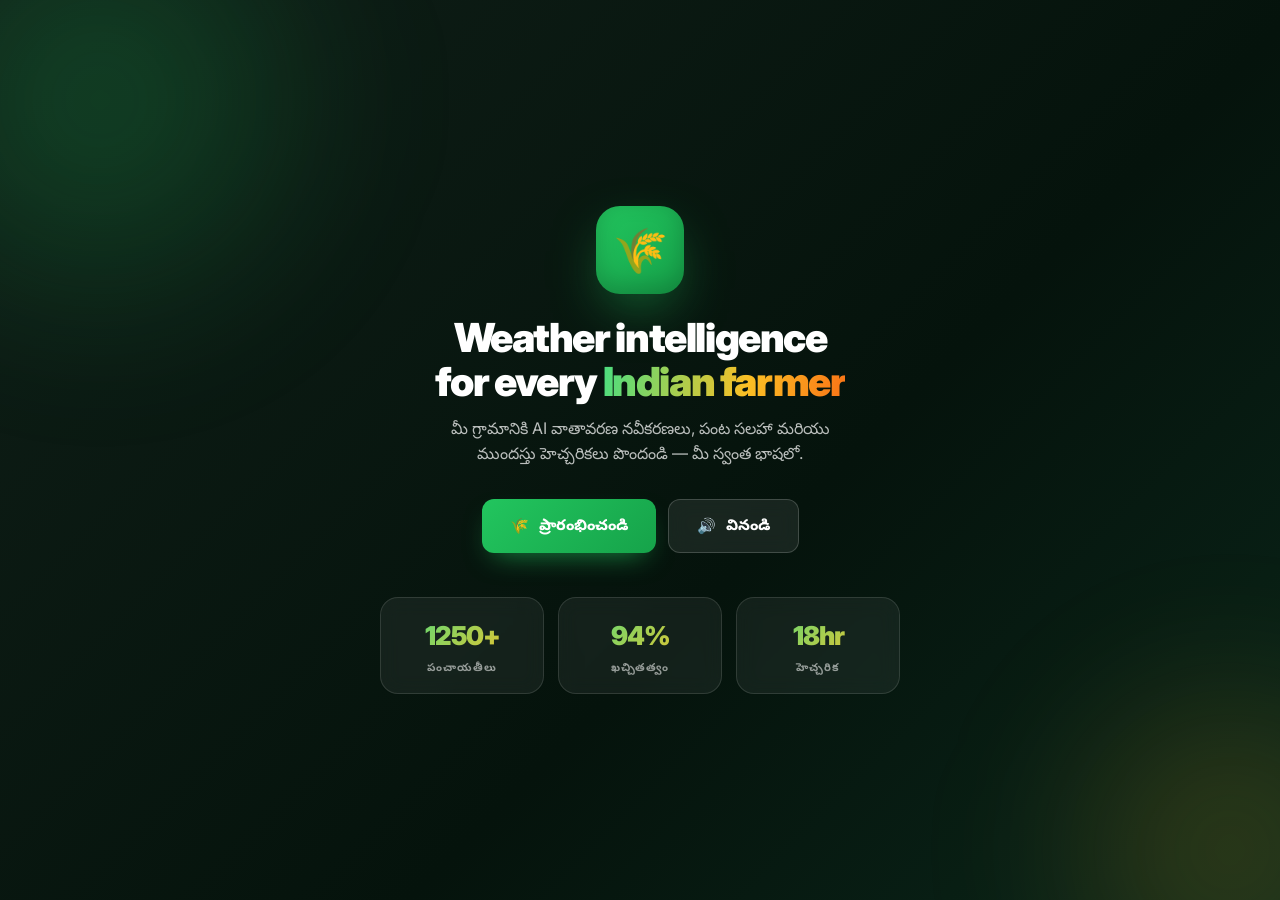
==== commit 324df9ac: "Create index.html" ====
--- a/index.html
+++ b/index.html
@@ -3,587 +3,1007 @@
 <head>
 <meta charset="UTF-8" />
 <meta name="viewport" content="width=device-width, initial-scale=1, viewport-fit=cover" />
-<meta name="theme-color" content="#060b16" />
-<title>Panchayat Weather AI — Farmer Friendly</title>
+<meta name="theme-color" content="#f8fafc" />
+<title>Panchayat Weather AI — Farmer Dashboard</title>
 <link rel="preconnect" href="https://fonts.googleapis.com">
 <link rel="preconnect" href="https://fonts.gstatic.com" crossorigin>
-<link href="https://fonts.googleapis.com/css2?family=Outfit:wght@300;400;500;600;700;800;900&family=Noto+Sans+Devanagari:wght@400;600;700&family=Noto+Sans+Telugu:wght@400;600;700&display=swap" rel="stylesheet">
+<link href="https://fonts.googleapis.com/css2?family=Inter:wght@400;500;600;700;800;900&family=Noto+Sans+Devanagari:wght@400;600;700&family=Noto+Sans+Telugu:wght@400;600;700&display=swap" rel="stylesheet">
 <style>
 /* ============================================================
-   PANCHAYAT WEATHER AI · SIH26074
-   Robust Voice · Clean Logout · Efficient
+   PANCHAYAT WEATHER AI · Farmer Dashboard
+   Modern app layout · Sidebar · Topbar · Live Farm Map
    ============================================================ */
 
 *{margin:0;padding:0;box-sizing:border-box;-webkit-tap-highlight-color:transparent}
 
 :root{
-  --bg:#060b16;
-  --card:rgba(255,255,255,.06);
-  --card-2:rgba(255,255,255,.10);
-  --brd:rgba(255,255,255,.12);
-  --txt:#eef3ff;
-  --muted:#9fb0cf;
-  --green:#22c55e;
-  --blue:#38bdf8;
-  --amber:#fbbf24;
-  --red:#fb7185;
-  --purple:#a78bfa;
-  --pink:#f472b6;
-  --header-h:64px;
+  --brand:#16a34a;
+  --brand-dark:#15803d;
+  --brand-light:#dcfce7;
+  --brand-mid:#22c55e;
+  --bg:#f5f7fa;
+  --card:#ffffff;
+  --sidebar-1:#0f1e17;
+  --sidebar-2:#05130c;
+  --txt:#0f172a;
+  --txt-2:#475569;
+  --muted:#94a3b8;
+  --brd:#e5e7eb;
+  --brd-2:#eef2f6;
+  --amber:#f59e0b;
+  --amber-l:#fef3c7;
+  --red:#ef4444;
+  --red-l:#fee2e2;
+  --blue:#3b82f6;
+  --blue-l:#dbeafe;
+  --purple:#8b5cf6;
+  --purple-l:#ede9fe;
+  --orange:#f97316;
+  --orange-l:#ffedd5;
   --ease:cubic-bezier(.22,1,.36,1);
+  --shadow-sm:0 1px 2px rgba(15,23,42,.04),0 1px 3px rgba(15,23,42,.06);
+  --shadow:0 4px 12px rgba(15,23,42,.06),0 2px 4px rgba(15,23,42,.04);
+  --shadow-lg:0 12px 28px rgba(15,23,42,.08),0 4px 8px rgba(15,23,42,.04);
+  --r:16px;
 }
 
 html,body{height:100%;overflow:hidden}
 
 body{
-  font-family:'Outfit','Noto Sans Devanagari','Noto Sans Telugu',system-ui,-apple-system,sans-serif;
+  font-family:'Inter','Noto Sans Devanagari','Noto Sans Telugu',system-ui,-apple-system,sans-serif;
   background:var(--bg);color:var(--txt);
-  -webkit-font-smoothing:antialiased;line-height:1.5;font-size:16px;
-}
-
-/* ---------- Background ---------- */
-.bg-orbs{position:fixed;inset:0;z-index:-2;overflow:hidden;pointer-events:none}
-.orb{position:absolute;border-radius:50%;filter:blur(90px);opacity:.42;animation:orbFloat 24s ease-in-out infinite}
-.orb.o1{width:520px;height:520px;background:#16a34a;top:-160px;left:-120px}
-.orb.o2{width:460px;height:460px;background:#0284c7;bottom:-180px;right:-120px;animation-delay:-6s}
-.orb.o3{width:380px;height:380px;background:#7c3aed;top:45%;left:55%;animation-delay:-12s;opacity:.26}
-@keyframes orbFloat{
-  0%,100%{transform:translate(0,0) scale(1)}
-  33%{transform:translate(60px,-50px) scale(1.12)}
-  66%{transform:translate(-50px,40px) scale(.94)}
+  -webkit-font-smoothing:antialiased;line-height:1.5;font-size:14.5px;
 }
 
 /* ============================================================
    SPLASH
    ============================================================ */
 #splash{
-  position:fixed;inset:0;z-index:9999;background:#060b16;
+  position:fixed;inset:0;z-index:9999;background:var(--sidebar-1);
   display:grid;place-items:center;transition:opacity .6s,visibility .6s;
 }
 #splash.hide{opacity:0;visibility:hidden}
-.splash-inner{display:flex;flex-direction:column;align-items:center;gap:18px}
-.splash-ring{width:70px;height:70px;border-radius:50%;border:3px solid rgba(255,255,255,.08);border-top-color:var(--green);border-right-color:var(--blue);animation:spin .9s linear infinite}
-.splash-text{font-weight:800;letter-spacing:.18em;font-size:12px;color:var(--muted);text-transform:uppercase}
+.splash-inner{display:flex;flex-direction:column;align-items:center;gap:20px}
+.splash-ring{width:64px;height:64px;border-radius:50%;border:3px solid rgba(255,255,255,.1);border-top-color:var(--brand-mid);border-right-color:#fbbf24;animation:spin .9s linear infinite}
+.splash-text{font-weight:800;letter-spacing:.2em;font-size:11px;color:rgba(255,255,255,.6);text-transform:uppercase}
 @keyframes spin{to{transform:rotate(360deg)}}
 
 /* ============================================================
-   SCREENS
+   AUTH OVERLAY
    ============================================================ */
-.screen{position:fixed;inset:0;display:none;z-index:10;overflow-y:auto;overflow-x:hidden;scrollbar-width:none}
-.screen::-webkit-scrollbar{display:none}
-.screen.active{display:block;animation:screenIn .5s var(--ease)}
-@keyframes screenIn{0%{opacity:0;transform:translateY(20px) scale(.98)}100%{opacity:1;transform:translateY(0) scale(1)}}
+.auth-overlay{
+  position:fixed;inset:0;z-index:1000;
+  background:linear-gradient(135deg,#0f1e17 0%,#05130c 60%,#0a2519 100%);
+  display:none;overflow-y:auto;scrollbar-width:none;
+}
+.auth-overlay.active{display:block}
+.auth-overlay::-webkit-scrollbar{display:none}
+
+/* Decorative background circles */
+.auth-overlay::before{
+  content:"";position:fixed;top:-200px;left:-200px;
+  width:600px;height:600px;border-radius:50%;
+  background:radial-gradient(circle,rgba(34,197,94,.25),transparent 65%);
+  filter:blur(60px);pointer-events:none;
+}
+.auth-overlay::after{
+  content:"";position:fixed;bottom:-200px;right:-200px;
+  width:500px;height:500px;border-radius:50%;
+  background:radial-gradient(circle,rgba(251,191,36,.18),transparent 65%);
+  filter:blur(60px);pointer-events:none;
+}
+
+.auth-wrap{
+  min-height:100vh;display:flex;align-items:center;justify-content:center;
+  padding:32px 20px;position:relative;z-index:1;
+}
+
+/* --- Welcome card --- */
+.welcome-card{
+  max-width:520px;width:100%;text-align:center;color:#fff;
+  animation:cardIn .8s var(--ease);
+}
+@keyframes cardIn{0%{opacity:0;transform:translateY(30px) scale(.96)}100%{opacity:1;transform:translateY(0) scale(1)}}
+
+.welcome-logo{
+  width:88px;height:88px;border-radius:24px;
+  background:linear-gradient(135deg,var(--brand-mid),var(--brand));
+  display:grid;place-items:center;font-size:44px;
+  margin:0 auto 22px;
+  box-shadow:0 20px 60px -20px rgba(34,197,94,.9),inset 0 -8px 24px rgba(0,0,0,.2);
+  animation:logoFloat 3.5s ease-in-out infinite;
+}
+@keyframes logoFloat{0%,100%{transform:translateY(0)}50%{transform:translateY(-8px)}}
+
+.welcome-card h1{
+  font-size:clamp(28px,5vw,40px);font-weight:900;
+  letter-spacing:-1.4px;line-height:1.1;margin-bottom:12px;
+}
+.welcome-card h1 .grad{
+  background:linear-gradient(100deg,#4ade80,#fbbf24 60%,#f97316);
+  -webkit-background-clip:text;background-clip:text;color:transparent;
+}
+.welcome-card p{
+  font-size:16px;color:rgba(255,255,255,.72);
+  line-height:1.6;margin-bottom:32px;max-width:440px;margin-left:auto;margin-right:auto;
+}
+
+.welcome-actions{display:flex;gap:12px;justify-content:center;flex-wrap:wrap}
+.welcome-stats-row{
+  display:grid;grid-template-columns:repeat(3,1fr);gap:14px;margin-top:44px;
+}
+.ws-item{
+  padding:18px 12px;border-radius:18px;
+  background:rgba(255,255,255,.06);border:1px solid rgba(255,255,255,.12);
+  backdrop-filter:blur(10px);text-align:center;
+}
+.ws-item .num{
+  font-size:26px;font-weight:900;letter-spacing:-1px;
+  background:linear-gradient(135deg,#4ade80,#fbbf24);
+  -webkit-background-clip:text;background-clip:text;color:transparent;
+}
+.ws-item .lbl{font-size:11px;color:rgba(255,255,255,.55);font-weight:700;text-transform:uppercase;letter-spacing:.08em;margin-top:4px}
+
+/* --- Auth panel --- */
+.auth-panel{
+  max-width:500px;width:100%;
+  background:#fff;border-radius:24px;padding:32px 28px;
+  box-shadow:0 40px 100px -30px rgba(0,0,0,.7);
+  animation:cardIn .6s var(--ease);color:var(--txt);position:relative;
+}
+.auth-panel-head{
+  display:flex;align-items:center;justify-content:space-between;
+  margin-bottom:26px;padding-bottom:20px;border-bottom:1px solid var(--brd-2);
+}
+.auth-back{
+  width:38px;height:38px;border-radius:11px;
+  border:1px solid var(--brd);background:#fff;color:var(--txt-2);
+  font-size:16px;cursor:pointer;display:grid;place-items:center;
+  transition:.22s var(--ease);
+}
+.auth-back:hover{background:var(--bg);transform:translateX(-2px)}
+.auth-mini-brand{display:flex;align-items:center;gap:10px}
+.auth-mini-brand .logo{
+  width:36px;height:36px;border-radius:11px;
+  background:linear-gradient(135deg,var(--brand-mid),var(--brand));
+  display:grid;place-items:center;font-size:18px;
+  box-shadow:0 6px 16px -6px rgba(34,197,94,.7);
+}
+.auth-mini-brand .txt{font-size:13px;font-weight:800;line-height:1.15}
+.auth-mini-brand .txt small{display:block;font-size:9.5px;color:var(--muted);letter-spacing:.1em;font-weight:700;margin-top:2px}
+
+.step-badge{
+  display:inline-flex;align-items:center;gap:6px;
+  font-size:11px;font-weight:800;letter-spacing:.12em;text-transform:uppercase;
+  padding:6px 12px;border-radius:100px;margin-bottom:12px;
+  background:var(--brand-light);color:var(--brand-dark);
+}
+.step-badge.purple{background:var(--purple-l);color:#6d28d9}
+.step-badge.blue{background:var(--blue-l);color:#1d4ed8}
+
+.auth-title{font-size:24px;font-weight:900;letter-spacing:-.6px;margin-bottom:6px;line-height:1.15}
+.auth-sub{font-size:14px;color:var(--txt-2);line-height:1.55;margin-bottom:22px}
+
+/* Language cards */
+.lang-grid{display:grid;grid-template-columns:repeat(3,1fr);gap:12px;margin-bottom:22px}
+.lang-card{
+  font-family:inherit;cursor:pointer;padding:22px 12px;border-radius:18px;
+  border:2px solid var(--brd);background:#fff;
+  display:flex;flex-direction:column;align-items:center;gap:8px;
+  transition:.3s var(--ease);position:relative;color:var(--txt);
+}
+.lang-card:hover{transform:translateY(-4px);border-color:var(--brand-mid);box-shadow:var(--shadow)}
+.lang-card:active{transform:scale(.97)}
+.lang-card .flag{font-size:34px;line-height:1}
+.lang-card .native{font-size:20px;font-weight:900;letter-spacing:-.4px}
+.lang-card .en{font-size:10px;color:var(--muted);font-weight:700;letter-spacing:.06em;text-transform:uppercase}
+.lang-card.active{
+  border-color:var(--brand);background:linear-gradient(160deg,var(--brand-light),#fff);
+  box-shadow:0 12px 28px -14px rgba(34,197,94,.6);
+}
+.lang-card.active::after{
+  content:"✓";position:absolute;top:8px;right:10px;
+  width:24px;height:24px;border-radius:50%;background:var(--brand);color:#fff;
+  display:grid;place-items:center;font-size:12px;font-weight:900;
+  animation:checkPop .4s var(--ease);
+}
+@keyframes checkPop{0%{transform:scale(0) rotate(-180deg)}100%{transform:scale(1) rotate(0)}}
+
+/* Inputs */
+.field{margin-bottom:16px}
+.field label{display:block;font-size:12px;font-weight:700;color:var(--txt-2);margin-bottom:8px;letter-spacing:.04em;text-transform:uppercase}
+.field input,.field select{
+  width:100%;font-family:inherit;font-size:15.5px;font-weight:600;
+  background:#fff;border:2px solid var(--brd);color:var(--txt);
+  padding:14px 16px;border-radius:12px;outline:none;
+  transition:.25s var(--ease);appearance:none;min-height:52px;
+}
+.field input:focus,.field select:focus{border-color:var(--brand);box-shadow:0 0 0 4px rgba(34,197,94,.14)}
+.field input::placeholder{color:var(--muted);font-weight:500}
+
+.role-grid{display:grid;grid-template-columns:repeat(3,1fr);gap:10px;margin-bottom:16px}
+.role-tile{
+  font-family:inherit;cursor:pointer;padding:16px 10px;border-radius:14px;
+  border:2px solid var(--brd);background:#fff;
+  display:flex;flex-direction:column;align-items:center;gap:6px;text-align:center;
+  transition:.25s var(--ease);color:var(--txt);position:relative;
+}
+.role-tile:hover{transform:translateY(-3px);border-color:var(--brand-mid)}
+.role-tile .em{font-size:26px}
+.role-tile .nm{font-size:12px;font-weight:700}
+.role-tile.active{
+  border-color:var(--brand);background:var(--brand-light);
+}
+.role-tile.active::after{
+  content:"✓";position:absolute;top:6px;right:6px;
+  width:20px;height:20px;border-radius:50%;background:var(--brand);color:#fff;
+  display:grid;place-items:center;font-size:11px;font-weight:900;
+}
+
+/* OTP */
+.otp-row{display:grid;grid-template-columns:repeat(6,1fr);gap:8px;margin-bottom:20px}
+.otp-cell{
+  width:100%;aspect-ratio:1;font-family:inherit;font-size:22px;font-weight:800;
+  text-align:center;background:#fff;border:2px solid var(--brd);
+  color:var(--txt);border-radius:12px;outline:none;transition:.2s var(--ease);
+}
+.otp-cell:focus{border-color:var(--brand);box-shadow:0 0 0 4px rgba(34,197,94,.14);transform:scale(1.05)}
+
+/* Buttons */
+.btn{
+  font-family:inherit;font-size:15px;font-weight:800;
+  padding:15px 28px;border-radius:12px;border:none;cursor:pointer;
+  transition:.25s var(--ease);display:inline-flex;align-items:center;gap:10px;justify-content:center;
+  min-height:52px;
+}
+.btn:active{transform:scale(.97)}
+.btn-primary{
+  background:linear-gradient(135deg,var(--brand-mid),var(--brand));
+  color:#fff;box-shadow:0 12px 28px -12px rgba(34,197,94,.7);
+  width:100%;
+}
+.btn-primary:hover{transform:translateY(-2px);box-shadow:0 18px 38px -14px rgba(34,197,94,.9)}
+.btn-ghost{background:rgba(255,255,255,.08);color:#fff;border:1.5px solid rgba(255,255,255,.18);backdrop-filter:blur(10px)}
+.btn-ghost:hover{background:rgba(255,255,255,.16)}
+
+.auth-progress{display:flex;gap:6px;justify-content:center;margin-top:22px}
+.auth-progress i{width:8px;height:8px;border-radius:50%;background:var(--brd);transition:.3s var(--ease)}
+.auth-progress i.on{background:var(--brand);width:24px;border-radius:100px}
 
 /* ============================================================
-   WELCOME
+   MAIN APP LAYOUT
    ============================================================ */
-#welcomeScreen{
+.app-layout{display:flex;height:100vh;overflow:hidden;background:var(--bg)}
+
+/* SIDEBAR */
+.sidebar{
+  width:260px;flex-shrink:0;
+  background:linear-gradient(180deg,var(--sidebar-1) 0%,var(--sidebar-2) 100%);
+  display:flex;flex-direction:column;color:#fff;
+  position:relative;overflow:hidden;transition:transform .3s var(--ease);
+}
+.sidebar::before{
+  content:"";position:absolute;bottom:-100px;left:-100px;
+  width:400px;height:400px;border-radius:50%;
+  background:radial-gradient(circle,rgba(34,197,94,.15),transparent 70%);
+  pointer-events:none;
+}
+.sidebar-logo{
+  padding:26px 22px 22px;display:flex;align-items:center;gap:12px;
+  border-bottom:1px solid rgba(255,255,255,.06);position:relative;
+}
+.sidebar-logo .logo{
+  width:48px;height:48px;border-radius:14px;
+  background:linear-gradient(135deg,var(--brand-mid),var(--brand));
+  display:grid;place-items:center;font-size:26px;
+  box-shadow:0 12px 30px -10px rgba(34,197,94,.8);
+  flex-shrink:0;
+}
+.sidebar-logo .brand{line-height:1.15}
+.sidebar-logo .brand h1{font-size:17px;font-weight:900;letter-spacing:-.3px}
+.sidebar-logo .brand p{font-size:11px;color:rgba(255,255,255,.5);font-weight:600;letter-spacing:.05em;margin-top:3px}
+
+.sidebar-nav{flex:1;padding:18px 12px;overflow-y:auto;position:relative;scrollbar-width:none}
+.sidebar-nav::-webkit-scrollbar{display:none}
+
+.nav-section-title{
+  font-size:10px;font-weight:800;color:rgba(255,255,255,.35);
+  text-transform:uppercase;letter-spacing:.12em;
+  padding:0 12px;margin:16px 0 8px;
+}
+.nav-section-title:first-child{margin-top:0}
+
+.nav-item{
+  display:flex;align-items:center;gap:12px;
+  padding:12px 14px;border-radius:12px;margin-bottom:3px;
+  color:rgba(255,255,255,.75);font-size:14px;font-weight:600;
+  cursor:pointer;transition:.22s var(--ease);
+  font-family:inherit;border:none;background:transparent;
+  width:100%;text-align:left;position:relative;
+}
+.nav-item:hover{background:rgba(255,255,255,.06);color:#fff;transform:translateX(3px)}
+.nav-item.active{
+  background:linear-gradient(135deg,rgba(34,197,94,.95),rgba(22,163,74,.95));
+  color:#fff;box-shadow:0 10px 24px -10px rgba(34,197,94,.9);
+}
+.nav-item.active::before{
+  content:"";position:absolute;left:-12px;top:50%;transform:translateY(-50%);
+  width:4px;height:24px;background:#fbbf24;border-radius:0 4px 4px 0;
+}
+.nav-item .ic{
+  width:22px;height:22px;display:grid;place-items:center;
+  font-size:17px;flex-shrink:0;
+}
+.nav-item .label{flex:1;overflow:hidden;text-overflow:ellipsis;white-space:nowrap}
+.nav-item .badge{
+  background:rgba(251,191,36,.9);color:#1a1a1a;
+  font-size:10px;font-weight:800;padding:2px 7px;border-radius:100px;
+  min-width:20px;text-align:center;
+}
+
+.sidebar-footer{
+  padding:22px;border-top:1px solid rgba(255,255,255,.06);
+  position:relative;text-align:center;
+}
+.sidebar-footer .illustration{
+  font-size:52px;line-height:1;margin-bottom:10px;
+  filter:drop-shadow(0 6px 20px rgba(34,197,94,.4));
+  animation:logoFloat 4s ease-in-out infinite;
+}
+.sidebar-footer h4{font-size:14px;font-weight:800;letter-spacing:-.2px;margin-bottom:4px}
+.sidebar-footer p{font-size:11px;color:rgba(255,255,255,.45);font-weight:600}
+
+/* MAIN AREA */
+.main-area{flex:1;display:flex;flex-direction:column;overflow:hidden;min-width:0}
+
+.topbar{
+  height:72px;flex-shrink:0;
+  background:#fff;border-bottom:1px solid var(--brd);
+  padding:0 26px;display:flex;align-items:center;gap:18px;
+  position:relative;z-index:10;
+}
+.menu-btn{
+  display:none;width:40px;height:40px;border-radius:11px;
+  border:1px solid var(--brd);background:#fff;color:var(--txt-2);
+  font-size:18px;cursor:pointer;place-items:center;
+}
+.topbar-greeting{flex:1;min-width:0}
+.topbar-greeting h2{
+  font-size:17px;font-weight:800;letter-spacing:-.3px;line-height:1.15;
+  display:flex;align-items:center;gap:8px;
+}
+.topbar-greeting p{font-size:12.5px;color:var(--txt-2);font-weight:500;margin-top:2px}
+
+.topbar-actions{display:flex;align-items:center;gap:12px;flex-shrink:0}
+
+.loc-pill{
+  display:flex;align-items:center;gap:8px;
+  padding:9px 14px;border-radius:100px;
+  background:var(--bg);border:1px solid var(--brd);
+  font-size:13px;font-weight:700;color:var(--txt-2);cursor:pointer;
+  transition:.22s var(--ease);font-family:inherit;
+}
+.loc-pill:hover{background:#fff;border-color:var(--brand-mid);color:var(--txt)}
+.loc-pill .ic{font-size:15px}
+.loc-pill .chev{font-size:10px;color:var(--muted)}
+
+.icon-btn{
+  width:42px;height:42px;border-radius:11px;
+  border:1px solid var(--brd);background:#fff;color:var(--txt-2);
+  font-size:17px;cursor:pointer;display:grid;place-items:center;
+  transition:.22s var(--ease);position:relative;
+}
+.icon-btn:hover{background:var(--bg);color:var(--brand);border-color:var(--brand-mid)}
+.icon-btn .dot{
+  position:absolute;top:8px;right:9px;width:8px;height:8px;border-radius:50%;
+  background:var(--red);border:2px solid #fff;
+}
+.icon-btn.speaking{
+  background:linear-gradient(135deg,var(--purple),#a855f7);
+  color:#fff;border-color:transparent;
+  animation:voicePulse 1s ease-in-out infinite;
+}
+@keyframes voicePulse{0%,100%{transform:scale(1)}50%{transform:scale(1.06)}}
+
+.profile-trigger{
+  display:flex;align-items:center;gap:10px;
+  padding:5px 14px 5px 6px;border-radius:100px;
+  background:#fff;border:1px solid var(--brd);
+  cursor:pointer;transition:.22s var(--ease);
+  font-family:inherit;color:var(--txt);
+}
+.profile-trigger:hover{background:var(--bg);border-color:var(--brand-mid)}
+.profile-avatar{
+  width:36px;height:36px;border-radius:50%;flex-shrink:0;
+  background:linear-gradient(135deg,var(--brand-mid),var(--brand));
+  display:grid;place-items:center;font-size:19px;color:#fff;
+  box-shadow:0 6px 14px -6px rgba(34,197,94,.7);
+}
+.profile-info{line-height:1.15;text-align:left}
+.profile-info .nm{font-size:13px;font-weight:800;letter-spacing:-.2px}
+.profile-info .sub{font-size:10.5px;color:var(--muted);font-weight:600}
+
+/* CONTENT */
+.content{
+  flex:1;overflow-y:auto;overflow-x:hidden;
+  padding:24px 26px 32px;scrollbar-width:thin;
+}
+.content::-webkit-scrollbar{width:8px}
+.content::-webkit-scrollbar-thumb{background:#dbe1e8;border-radius:4px}
+
+.app-page{display:none}
+.app-page.active{display:block;animation:pageIn .4s var(--ease)}
+@keyframes pageIn{0%{opacity:0;transform:translateY(14px)}100%{opacity:1;transform:translateY(0)}}
+
+.page-head{margin-bottom:20px;display:flex;align-items:flex-end;justify-content:space-between;flex-wrap:wrap;gap:12px}
+.page-head h2{font-size:24px;font-weight:900;letter-spacing:-.6px;line-height:1.1;display:flex;align-items:center;gap:10px}
+.page-head h2 .grad{background:linear-gradient(100deg,var(--brand),#fbbf24);-webkit-background-clip:text;background-clip:text;color:transparent}
+.page-head p{font-size:13.5px;color:var(--txt-2);margin-top:4px;max-width:640px}
+
+/* STATS ROW */
+.stats-row{display:grid;grid-template-columns:repeat(4,1fr);gap:16px;margin-bottom:22px}
+.stat-card{
+  padding:20px;border-radius:var(--r);border:1px solid var(--brd);
+  position:relative;overflow:hidden;
+  transition:.28s var(--ease);cursor:pointer;
+  background:#fff;
+}
+.stat-card:hover{transform:translateY(-4px);box-shadow:var(--shadow-lg)}
+.stat-card .sc-top{display:flex;align-items:center;justify-content:space-between;margin-bottom:14px}
+.sc-icon{
+  width:44px;height:44px;border-radius:12px;
+  display:grid;place-items:center;font-size:22px;
+}
+.sc-label{font-size:13px;font-weight:700;color:var(--txt-2);letter-spacing:.01em}
+.sc-value{font-size:30px;font-weight:900;letter-spacing:-1.2px;line-height:1;margin-bottom:6px}
+.sc-foot{font-size:12px;font-weight:700;display:flex;align-items:center;gap:5px}
+.sc-foot.up{color:#059669}
+.sc-foot.warn{color:#d97706}
+.sc-foot.down{color:#dc2626}
+.sc-decoration{
+  position:absolute;right:16px;bottom:16px;font-size:44px;opacity:.08;
+  pointer-events:none;
+}
+.stat-card.c-green{background:linear-gradient(160deg,var(--brand-light),#fff 90%)}
+.stat-card.c-green .sc-icon{background:var(--brand);color:#fff}
+.stat-card.c-blue{background:linear-gradient(160deg,var(--blue-l),#fff 90%)}
+.stat-card.c-blue .sc-icon{background:var(--blue);color:#fff}
+.stat-card.c-amber{background:linear-gradient(160deg,var(--amber-l),#fff 90%)}
+.stat-card.c-amber .sc-icon{background:var(--amber);color:#fff}
+.stat-card.c-red{background:linear-gradient(160deg,var(--red-l),#fff 90%)}
+.stat-card.c-red .sc-icon{background:var(--red);color:#fff}
+
+/* MAIN GRID */
+.dash-grid{
+  display:grid;grid-template-columns:1fr 340px;gap:20px;margin-bottom:22px;
+}
+
+/* MAP PANEL */
+.panel{
+  background:#fff;border:1px solid var(--brd);border-radius:var(--r);
+  overflow:hidden;transition:.25s var(--ease);
+}
+.panel-head{
+  padding:18px 20px;display:flex;align-items:center;justify-content:space-between;gap:12px;
+  border-bottom:1px solid var(--brd-2);flex-wrap:wrap;
+}
+.panel-head h3{font-size:15.5px;font-weight:800;letter-spacing:-.2px;display:flex;align-items:center;gap:8px}
+.panel-head .link{font-size:12.5px;font-weight:700;color:var(--brand);cursor:pointer;padding:6px 12px;border-radius:100px;background:var(--brand-light);transition:.22s}
+.panel-head .link:hover{background:#bbf7d0}
+
+.map-wrap{
+  position:relative;height:380px;
   background:
-    radial-gradient(ellipse at 20% 10%,rgba(34,197,94,.22),transparent 55%),
-    radial-gradient(ellipse at 85% 90%,rgba(56,189,248,.20),transparent 55%),
-    #060b16;
-}
-.welcome-wrap{min-height:100vh;max-width:1100px;margin:0 auto;padding:34px 20px 40px;display:flex;flex-direction:column}
-.welcome-header{display:flex;align-items:center;justify-content:space-between;margin-bottom:40px}
-.brand-lg{display:flex;align-items:center;gap:12px}
-.brand-lg .brand-logo{
-  width:46px;height:46px;border-radius:14px;
-  background:linear-gradient(135deg,var(--green),var(--blue));
-  display:grid;place-items:center;font-size:24px;
-  box-shadow:0 0 26px rgba(34,197,94,.55);
-  animation:logoPulse 3.6s ease-in-out infinite;
-}
-@keyframes logoPulse{0%,100%{box-shadow:0 0 26px rgba(34,197,94,.5)}50%{box-shadow:0 0 42px rgba(56,189,248,.85)}}
-.brand-lg .brand-name{font-size:17px;font-weight:900;letter-spacing:-.3px;line-height:1.1}
-.brand-lg .brand-name small{display:block;font-size:9.5px;color:var(--muted);letter-spacing:.14em;font-weight:700;margin-top:2px}
-
-.voice-header-btn{
-  display:flex;align-items:center;gap:7px;
-  font-family:inherit;font-size:13px;font-weight:800;
-  padding:9px 15px;border-radius:100px;
-  border:1px solid var(--brd);background:rgba(255,255,255,.06);
-  color:var(--txt);cursor:pointer;transition:.28s var(--ease);
-}
-.voice-header-btn:hover{background:rgba(34,197,94,.18);border-color:rgba(34,197,94,.5)}
-.voice-header-btn.muted{opacity:.5}
-.voice-header-btn.speaking{background:linear-gradient(135deg,var(--purple),var(--pink));border-color:transparent;animation:voicePulse 1s ease-in-out infinite}
-@keyframes voicePulse{0%,100%{transform:scale(1)}50%{transform:scale(1.06)}}
-
-.hero-block{flex:1;display:flex;flex-direction:column;justify-content:center;text-align:center;padding:20px 0 30px}
-.hero-visual{position:relative;height:180px;margin:0 auto 22px;max-width:420px;width:100%}
-.hero-sun{
-  position:absolute;left:50%;top:20px;transform:translateX(-50%);
-  width:90px;height:90px;border-radius:50%;
-  background:radial-gradient(circle at 34% 32%,#fff3c4,#fbbf24 58%,#f59e0b);
-  box-shadow:0 0 70px rgba(251,191,36,.7);
-  animation:sunPulse 4.5s ease-in-out infinite;
-}
-@keyframes sunPulse{0%,100%{transform:translateX(-50%) scale(1)}50%{transform:translateX(-50%) scale(1.07)}}
-.hero-sun::after{
-  content:"";position:absolute;inset:-24px;border-radius:50%;
-  background:conic-gradient(from 0deg,rgba(251,191,36,.35),transparent 25%,rgba(251,191,36,.35) 50%,transparent 75%,rgba(251,191,36,.35));
-  animation:spin 16s linear infinite;filter:blur(9px);z-index:-1;
-}
-.hero-cloud{position:absolute;background:linear-gradient(180deg,#fff,#c7d6ee);border-radius:100px;box-shadow:0 12px 26px -10px rgba(0,0,0,.6);opacity:.94}
-.hero-cloud::before,.hero-cloud::after{content:"";position:absolute;background:inherit;border-radius:50%}
-.hero-cloud.c1{width:120px;height:36px;top:80px;left:8%;animation:cloudDrift 9s ease-in-out infinite}
-.hero-cloud.c1::before{width:52px;height:52px;top:-24px;left:18px}
-.hero-cloud.c1::after{width:38px;height:38px;top:-16px;left:62px}
-.hero-cloud.c2{width:92px;height:28px;top:108px;right:6%;animation:cloudDrift 11s ease-in-out infinite reverse;opacity:.82}
-.hero-cloud.c2::before{width:40px;height:40px;top:-18px;left:12px}
-.hero-cloud.c2::after{width:30px;height:30px;top:-12px;left:48px}
-@keyframes cloudDrift{0%,100%{transform:translateX(0)}50%{transform:translateX(22px)}}
-.hero-rain{position:absolute;bottom:6px;left:50%;transform:translateX(-50%);width:160px;height:46px}
-.hero-rain i{position:absolute;top:-8px;width:3px;height:14px;border-radius:3px;background:linear-gradient(180deg,transparent,#38bdf8);animation:heroRain 1.15s linear infinite}
-.hero-rain i:nth-child(1){left:8%;animation-delay:0s}
-.hero-rain i:nth-child(2){left:22%;animation-delay:.18s}
-.hero-rain i:nth-child(3){left:36%;animation-delay:.36s}
-.hero-rain i:nth-child(4){left:50%;animation-delay:.09s}
-.hero-rain i:nth-child(5){left:64%;animation-delay:.45s}
-.hero-rain i:nth-child(6){left:78%;animation-delay:.27s}
-.hero-rain i:nth-child(7){left:92%;animation-delay:.6s}
-@keyframes heroRain{0%{transform:translateY(0);opacity:0}20%{opacity:1}100%{transform:translateY(48px);opacity:0}}
-
-.hero-title{font-size:clamp(28px,5vw,44px);font-weight:900;letter-spacing:-1.6px;line-height:1.06;margin-bottom:12px}
-.hero-title .grad{background:linear-gradient(100deg,#4ade80,#38bdf8 48%,#a78bfa);-webkit-background-clip:text;background-clip:text;color:transparent}
-.hero-sub{font-size:clamp(15px,2vw,17px);color:var(--muted);line-height:1.6;max-width:560px;margin:0 auto 24px}
-.hero-actions{display:flex;gap:12px;justify-content:center;flex-wrap:wrap}
-
-.btn{
-  font-family:inherit;font-size:16px;font-weight:900;
-  padding:16px 30px;border-radius:100px;border:1px solid transparent;
-  cursor:pointer;position:relative;overflow:hidden;
-  transition:all .28s var(--ease);
-  display:inline-flex;align-items:center;gap:10px;justify-content:center;
-  min-height:56px;
-}
-.btn:active{transform:scale(.96)}
-.btn-primary{background:linear-gradient(135deg,var(--green),#4ade80 55%,var(--blue));color:#04140a;box-shadow:0 14px 34px -14px rgba(34,197,94,.95)}
-.btn-primary:hover{transform:translateY(-3px);box-shadow:0 22px 44px -16px rgba(34,197,94,1)}
-.btn-ghost{background:rgba(255,255,255,.07);color:var(--txt);border-color:var(--brd)}
-.btn-ghost:hover{background:rgba(255,255,255,.14);transform:translateY(-3px)}
-.btn-block{width:100%;max-width:380px;margin:0 auto}
-.btn .ripple{position:absolute;border-radius:50%;transform:scale(0);background:rgba(255,255,255,.5);animation:rippleAnim .7s ease-out;pointer-events:none}
-@keyframes rippleAnim{to{transform:scale(4);opacity:0}}
-
-.welcome-stats{display:grid;grid-template-columns:repeat(3,1fr);gap:12px;margin-top:34px;max-width:560px;margin-left:auto;margin-right:auto}
-.ws{text-align:center;padding:16px 10px;border-radius:16px;background:var(--card);border:1px solid var(--brd)}
-.ws .num{font-size:26px;font-weight:900;letter-spacing:-1.2px;background:linear-gradient(135deg,#4ade80,#38bdf8);-webkit-background-clip:text;background-clip:text;color:transparent;line-height:1.05}
-.ws .lbl{font-size:11px;color:var(--muted);margin-top:4px;font-weight:800;text-transform:uppercase;letter-spacing:.06em}
+    radial-gradient(ellipse at 30% 40%,rgba(34,197,94,.08),transparent 60%),
+    linear-gradient(135deg,#eef7f0 0%,#e0f0e5 100%);
+  overflow:hidden;
+}
+.map-grid-lines{
+  position:absolute;inset:0;
+  background-image:
+    linear-gradient(rgba(34,197,94,.08) 1px,transparent 1px),
+    linear-gradient(90deg,rgba(34,197,94,.08) 1px,transparent 1px);
+  background-size:44px 44px;
+}
+.map-road{
+  position:absolute;height:3px;background:linear-gradient(90deg,transparent,rgba(148,163,184,.5),transparent);
+  border-radius:2px;
+}
+.map-water{
+  position:absolute;border-radius:50% 40% 55% 45%;
+  background:rgba(147,197,253,.35);
+  filter:blur(1px);
+}
+.map-label{
+  position:absolute;font-size:11px;font-weight:700;color:#64748b;
+  background:rgba(255,255,255,.75);padding:3px 8px;border-radius:6px;
+  backdrop-filter:blur(4px);border:1px solid rgba(148,163,184,.2);
+  white-space:nowrap;
+}
+
+/* Farmer pin */
+.farmer-pin{
+  position:absolute;top:50%;left:50%;transform:translate(-50%,-50%);
+  z-index:5;
+}
+.farmer-pin .pin{
+  width:56px;height:56px;border-radius:50%;
+  background:linear-gradient(135deg,#f97316,#ea580c);
+  display:grid;place-items:center;font-size:26px;
+  color:#fff;position:relative;
+  box-shadow:0 12px 32px -8px rgba(249,115,22,.9),0 0 0 8px rgba(249,115,22,.2);
+  animation:pinBob 2.5s ease-in-out infinite;
+}
+@keyframes pinBob{0%,100%{transform:translateY(0)}50%{transform:translateY(-6px)}}
+.farmer-pin .pin::before,
+.farmer-pin .pin::after{
+  content:"";position:absolute;inset:-8px;border-radius:50%;
+  border:2px solid rgba(249,115,22,.5);
+  animation:radarPing 2.4s ease-out infinite;
+  pointer-events:none;
+}
+.farmer-pin .pin::after{animation-delay:1.2s}
+@keyframes radarPing{
+  0%{transform:scale(.9);opacity:.9}
+  100%{transform:scale(2.6);opacity:0}
+}
+.farmer-pin .label{
+  position:absolute;top:calc(100% + 12px);left:50%;transform:translateX(-50%);
+  background:linear-gradient(135deg,var(--brand-mid),var(--brand));
+  color:#fff;font-size:12px;font-weight:800;
+  padding:6px 14px;border-radius:100px;white-space:nowrap;
+  box-shadow:0 8px 20px -6px rgba(34,197,94,.8);
+  animation:labelIn .6s .3s var(--ease) both;
+}
+@keyframes labelIn{0%{opacity:0;transform:translate(-50%,-6px)}100%{opacity:1;transform:translate(-50%,0)}}
+
+/* Nearby village markers */
+.village-marker{
+  position:absolute;transform:translate(-50%,-50%);
+  display:flex;flex-direction:column;align-items:center;gap:4px;
+  cursor:pointer;transition:.25s var(--ease);
+}
+.village-marker:hover{transform:translate(-50%,-50%) scale(1.1)}
+.village-marker .vm-dot{
+  width:28px;height:28px;border-radius:50%;
+  background:#fff;border:2.5px solid var(--brand);
+  display:grid;place-items:center;font-size:13px;
+  box-shadow:0 6px 14px -6px rgba(15,23,42,.3);
+}
+.village-marker .vm-name{
+  font-size:10.5px;font-weight:700;color:var(--txt);
+  background:rgba(255,255,255,.92);padding:2px 7px;border-radius:5px;
+  border:1px solid var(--brd);white-space:nowrap;
+  box-shadow:0 2px 6px -2px rgba(15,23,42,.1);
+}
+.village-marker.alert .vm-dot{border-color:var(--amber);background:var(--amber-l)}
+.village-marker.danger .vm-dot{border-color:var(--red);background:var(--red-l)}
+
+/* Info card over map */
+.map-info-card{
+  position:absolute;left:16px;bottom:16px;
+  background:rgba(255,255,255,.97);border-radius:14px;padding:12px 16px;
+  backdrop-filter:blur(14px);border:1px solid var(--brd);
+  box-shadow:0 12px 28px -12px rgba(15,23,42,.2);
+  display:flex;align-items:center;gap:12px;max-width:calc(100% - 32px);
+}
+.map-info-card .avatar{
+  width:44px;height:44px;border-radius:50%;
+  background:linear-gradient(135deg,#f97316,#ea580c);
+  display:grid;place-items:center;font-size:22px;color:#fff;flex-shrink:0;
+}
+.map-info-card .mi-text{line-height:1.2;overflow:hidden}
+.map-info-card .mi-text .nm{font-size:13.5px;font-weight:800;letter-spacing:-.2px;white-space:nowrap;overflow:hidden;text-overflow:ellipsis}
+.map-info-card .mi-text .sub{font-size:11px;color:var(--txt-2);font-weight:600;margin-top:2px;display:flex;align-items:center;gap:5px}
+.map-info-card .mi-text .sub .live-dot{
+  width:7px;height:7px;border-radius:50%;background:#10b981;
+  animation:pulseDot 1.4s ease-in-out infinite;
+}
+@keyframes pulseDot{0%,100%{opacity:1;transform:scale(1)}50%{opacity:.5;transform:scale(1.3)}}
+.map-info-card .call-btn{
+  width:36px;height:36px;border-radius:50%;
+  background:var(--brand-light);color:var(--brand);
+  border:none;font-size:16px;cursor:pointer;display:grid;place-items:center;
+  transition:.22s var(--ease);flex-shrink:0;
+}
+.map-info-card .call-btn:hover{background:var(--brand);color:#fff;transform:scale(1.06)}
+
+.map-zoom{position:absolute;right:16px;top:16px;display:flex;flex-direction:column;gap:6px;background:rgba(255,255,255,.95);padding:6px;border-radius:12px;border:1px solid var(--brd);box-shadow:var(--shadow)}
+.map-zoom button{width:34px;height:34px;border-radius:8px;border:none;background:transparent;color:var(--txt-2);font-size:18px;font-weight:700;cursor:pointer;transition:.2s}
+.map-zoom button:hover{background:var(--bg);color:var(--brand)}
+
+.gps-status-bar{
+  position:absolute;top:16px;left:16px;
+  background:rgba(255,255,255,.95);border-radius:100px;
+  padding:8px 16px;font-size:12px;font-weight:700;color:var(--txt-2);
+  display:flex;align-items:center;gap:8px;border:1px solid var(--brd);
+  backdrop-filter:blur(8px);box-shadow:var(--shadow-sm);
+}
+.gps-status-bar .dot{
+  width:8px;height:8px;border-radius:50%;background:#10b981;
+  animation:pulseDot 1.4s ease-in-out infinite;
+}
+.gps-status-bar.searching .dot{background:var(--amber)}
+.gps-status-bar.error .dot{background:var(--red)}
+
+/* RIGHT COLUMN */
+.side-col{display:flex;flex-direction:column;gap:20px}
+
+.quick-actions{display:grid;grid-template-columns:1fr 1fr;gap:12px}
+.qa{
+  padding:18px 14px;border-radius:14px;cursor:pointer;
+  border:1px solid var(--brd);background:#fff;
+  transition:.25s var(--ease);
+  display:flex;flex-direction:column;gap:10px;
+  position:relative;overflow:hidden;
+  font-family:inherit;color:var(--txt);text-align:left;
+}
+.qa:hover{transform:translateY(-4px);box-shadow:var(--shadow-lg);border-color:var(--brand-mid)}
+.qa:active{transform:scale(.98)}
+.qa .qa-ic{
+  width:42px;height:42px;border-radius:12px;
+  display:grid;place-items:center;font-size:20px;
+}
+.qa .qa-name{font-size:13.5px;font-weight:800;letter-spacing:-.2px;line-height:1.2}
+.qa .qa-arrow{
+  position:absolute;right:14px;top:14px;font-size:14px;
+  color:var(--muted);transition:.22s var(--ease);
+}
+.qa:hover .qa-arrow{transform:translateX(3px);color:var(--brand)}
+.qa.c-1{background:linear-gradient(160deg,var(--orange-l),#fff 80%)}
+.qa.c-1 .qa-ic{background:var(--orange);color:#fff}
+.qa.c-2{background:linear-gradient(160deg,var(--blue-l),#fff 80%)}
+.qa.c-2 .qa-ic{background:var(--blue);color:#fff}
+.qa.c-3{background:linear-gradient(160deg,var(--purple-l),#fff 80%)}
+.qa.c-3 .qa-ic{background:var(--purple);color:#fff}
+.qa.c-4{background:linear-gradient(160deg,var(--brand-light),#fff 80%)}
+.qa.c-4 .qa-ic{background:var(--brand);color:#fff}
+
+/* Emergency card */
+.emergency-card{
+  padding:22px;border-radius:var(--r);color:#fff;
+  background:linear-gradient(135deg,#f97316,#ea580c 60%,#dc2626);
+  position:relative;overflow:hidden;
+}
+.emergency-card::before{
+  content:"";position:absolute;top:-40%;right:-10%;
+  width:240px;height:240px;border-radius:50%;
+  background:radial-gradient(circle,rgba(255,255,255,.25),transparent 70%);
+  filter:blur(20px);
+}
+.emergency-card > *{position:relative;z-index:1}
+.emergency-card h3{font-size:17px;font-weight:900;letter-spacing:-.3px;line-height:1.2;margin-bottom:8px}
+.emergency-card p{font-size:13px;opacity:.92;line-height:1.5;margin-bottom:16px;font-weight:500}
+.emergency-card .ec-icon{
+  font-size:44px;position:absolute;right:16px;top:16px;opacity:.85;
+  filter:drop-shadow(0 4px 12px rgba(0,0,0,.3));
+}
+.emergency-btn{
+  background:#fff;color:#dc2626;border:none;
+  padding:11px 20px;border-radius:100px;font-family:inherit;
+  font-size:13.5px;font-weight:800;cursor:pointer;
+  transition:.22s var(--ease);display:inline-flex;align-items:center;gap:6px;
+}
+.emergency-btn:hover{transform:translateY(-2px);box-shadow:0 8px 20px -6px rgba(0,0,0,.3)}
+.emergency-btn:active{transform:scale(.97)}
+
+/* Safe/promo card */
+.safe-card{
+  padding:18px 20px;border-radius:var(--r);
+  background:linear-gradient(160deg,var(--brand-light),#fff);
+  border:1px solid #bbf7d0;
+  display:flex;align-items:center;gap:14px;cursor:pointer;
+  transition:.25s var(--ease);
+}
+.safe-card:hover{transform:translateY(-3px);box-shadow:var(--shadow-lg)}
+.safe-card .sc-ic{
+  width:46px;height:46px;border-radius:13px;flex-shrink:0;
+  background:var(--brand);color:#fff;display:grid;place-items:center;font-size:22px;
+  box-shadow:0 8px 18px -8px rgba(34,197,94,.7);
+}
+.safe-card .sc-text{flex:1;line-height:1.3}
+.safe-card .sc-text h4{font-size:13.5px;font-weight:800;letter-spacing:-.2px;margin-bottom:3px}
+.safe-card .sc-text p{font-size:11.5px;color:var(--txt-2);font-weight:600}
+.safe-card .arrow{color:var(--brand);font-size:18px;font-weight:900}
+
+/* DATA TABLE PANEL */
+.table-panel .panel-head{padding-bottom:12px}
+.data-table{width:100%;border-collapse:collapse}
+.data-table thead th{
+  text-align:left;font-size:11px;font-weight:800;
+  color:var(--muted);letter-spacing:.08em;text-transform:uppercase;
+  padding:12px 20px;background:var(--bg);border-bottom:1px solid var(--brd-2);
+  white-space:nowrap;
+}
+.data-table tbody td{
+  padding:16px 20px;font-size:13.5px;font-weight:600;
+  border-bottom:1px solid var(--brd-2);vertical-align:middle;
+}
+.data-table tbody tr:last-child td{border-bottom:none}
+.data-table tbody tr{transition:background .2s}
+.data-table tbody tr:hover{background:var(--bg)}
+.data-table tbody td .row-flex{display:flex;align-items:center;gap:10px}
+.data-table tbody td .row-icon{
+  width:34px;height:34px;border-radius:9px;flex-shrink:0;
+  background:var(--bg);display:grid;place-items:center;font-size:15px;
+}
+.data-table tbody td .row-strong{font-weight:800;letter-spacing:-.2px}
+
+.status-chip{
+  display:inline-flex;align-items:center;gap:5px;
+  padding:4px 11px;border-radius:100px;
+  font-size:11.5px;font-weight:800;letter-spacing:.02em;
+}
+.status-chip.ok{background:var(--brand-light);color:#15803d}
+.status-chip.warn{background:var(--amber-l);color:#b45309}
+.status-chip.err{background:var(--red-l);color:#b91c1c}
+.status-chip.info{background:var(--blue-l);color:#1d4ed8}
+
+.row-arrow{
+  color:var(--muted);font-size:16px;cursor:pointer;
+  padding:6px;border-radius:6px;transition:.2s;
+  background:transparent;border:none;
+}
+.row-arrow:hover{background:var(--bg);color:var(--brand)}
+
+/* FEATURE PAGE CARDS */
+.grid-2{display:grid;grid-template-columns:repeat(2,1fr);gap:18px}
+.grid-3{display:grid;grid-template-columns:repeat(3,1fr);gap:16px}
+.grid-4{display:grid;grid-template-columns:repeat(4,1fr);gap:16px}
+
+@media(max-width:1100px){
+  .dash-grid{grid-template-columns:1fr}
+  .stats-row{grid-template-columns:repeat(2,1fr)}
+  .grid-4{grid-template-columns:repeat(2,1fr)}
+  .grid-3{grid-template-columns:repeat(2,1fr)}
+}
+@media(max-width:820px){
+  .sidebar{position:fixed;z-index:100;height:100vh;transform:translateX(-100%);box-shadow:20px 0 40px -20px rgba(0,0,0,.5)}
+  .sidebar.open{transform:translateX(0)}
+  .menu-btn{display:grid}
+  .sidebar-backdrop{position:fixed;inset:0;background:rgba(15,23,42,.5);z-index:99;opacity:0;visibility:hidden;transition:.3s}
+  .sidebar-backdrop.open{opacity:1;visibility:visible}
+  .topbar{padding:0 16px;gap:12px}
+  .topbar-greeting h2{font-size:15px}
+  .topbar-greeting p{display:none}
+  .loc-pill{padding:8px 12px;font-size:12px}
+  .loc-pill span.loc-text{max-width:100px;overflow:hidden;text-overflow:ellipsis;white-space:nowrap}
+  .profile-info{display:none}
+  .content{padding:18px 16px 28px}
+  .stats-row{grid-template-columns:1fr 1fr;gap:12px}
+  .stat-card{padding:16px}
+  .sc-value{font-size:24px}
+  .grid-2,.grid-3,.grid-4{grid-template-columns:1fr}
+  .map-wrap{height:300px}
+  .data-table thead{display:none}
+  .data-table tbody td{padding:12px 16px;font-size:13px}
+}
+@media(max-width:520px){
+  .stats-row{grid-template-columns:1fr}
+  .quick-actions{grid-template-columns:1fr}
+}
 
 /* ============================================================
-   AUTH
+   PROFILE DROPDOWN
    ============================================================ */
-#authScreen{background:radial-gradient(ellipse at 30% 20%,rgba(34,197,94,.20),transparent 55%),radial-gradient(ellipse at 70% 80%,rgba(56,189,248,.20),transparent 55%),#060b16}
-.auth-wrap{min-height:100vh;display:flex;align-items:center;justify-content:center;padding:24px 18px}
-.auth-card{
-  width:100%;max-width:480px;
-  background:linear-gradient(160deg,rgba(255,255,255,.08),rgba(255,255,255,.03));
-  border:1px solid var(--brd);border-radius:26px;padding:26px 22px;
-  backdrop-filter:blur(20px);-webkit-backdrop-filter:blur(20px);
-  box-shadow:0 30px 70px -30px rgba(0,0,0,.9);
-  animation:cardIn .6s var(--ease);position:relative;overflow:hidden;
-}
-.auth-card::before{content:"";position:absolute;top:-40%;right:-20%;width:280px;height:280px;border-radius:50%;background:radial-gradient(circle,rgba(34,197,94,.4),transparent 70%);filter:blur(50px);animation:authGlow 6s ease-in-out infinite}
-@keyframes authGlow{0%,100%{transform:translate(0,0) scale(1);opacity:.7}50%{transform:translate(-30px,30px) scale(1.2);opacity:1}}
-.auth-card > *{position:relative;z-index:1}
-@keyframes cardIn{0%{opacity:0;transform:translateY(30px) scale(.96)}100%{opacity:1;transform:translateY(0) scale(1)}}
-
-.auth-top{display:flex;align-items:center;justify-content:space-between;margin-bottom:22px}
-.auth-back{width:38px;height:38px;border-radius:12px;border:1px solid var(--brd);background:rgba(255,255,255,.06);color:var(--txt);font-size:18px;cursor:pointer;display:grid;place-items:center;transition:.28s var(--ease)}
-.auth-back:hover{background:rgba(255,255,255,.14);transform:translateX(-2px)}
-.auth-brand{display:flex;align-items:center;gap:8px;font-size:13px;font-weight:900;letter-spacing:-.2px;line-height:1.1}
-.auth-brand small{display:block;font-size:8.5px;color:var(--muted);letter-spacing:.14em;font-weight:700}
-.auth-logo{width:34px;height:34px;border-radius:11px;background:linear-gradient(135deg,var(--green),var(--blue));display:grid;place-items:center;font-size:17px;box-shadow:0 0 20px rgba(34,197,94,.5)}
-
-.auth-step-badge{display:inline-flex;align-items:center;gap:8px;font-size:11.5px;font-weight:900;letter-spacing:.14em;text-transform:uppercase;padding:6px 14px;border-radius:100px;margin-bottom:10px;background:rgba(34,197,94,.14);color:#7dd3a0;border:1px solid rgba(34,197,94,.3)}
-.auth-step-badge.purple{background:rgba(167,139,250,.14);color:#c4b5fd;border-color:rgba(167,139,250,.3)}
-.auth-step-badge.blue{background:rgba(56,189,248,.14);color:#7dd3fc;border-color:rgba(56,189,248,.3)}
-.auth-title{font-size:22px;font-weight:900;letter-spacing:-.6px;margin-bottom:6px;line-height:1.15}
-.auth-sub{font-size:14px;color:var(--muted);line-height:1.55;margin-bottom:18px}
-
-.auth-lang-grid{display:grid;grid-template-columns:repeat(3,1fr);gap:10px;margin-bottom:18px}
-.auth-lang{font-family:inherit;cursor:pointer;padding:20px 10px;border-radius:20px;border:2px solid var(--brd);background:rgba(255,255,255,.05);display:flex;flex-direction:column;align-items:center;gap:7px;transition:all .32s var(--ease);position:relative;opacity:0;animation:langDeal .6s var(--ease) forwards}
-.auth-lang:nth-child(1){animation-delay:.15s}
-.auth-lang:nth-child(2){animation-delay:.25s}
-.auth-lang:nth-child(3){animation-delay:.35s}
-@keyframes langDeal{0%{opacity:0;transform:translateY(20px) scale(.85)}100%{opacity:1;transform:translateY(0) scale(1)}}
-.auth-lang:hover{transform:translateY(-4px);background:rgba(255,255,255,.1)}
-.auth-lang:active{transform:scale(.97)}
-.auth-lang .flag{font-size:34px;line-height:1}
-.auth-lang .native{font-size:22px;font-weight:900;color:var(--txt);letter-spacing:-.5px}
-.auth-lang .en{font-size:10px;color:var(--muted);font-weight:800;letter-spacing:.08em;text-transform:uppercase}
-.auth-lang.active{border-color:var(--green);background:linear-gradient(160deg,rgba(34,197,94,.28),rgba(56,189,248,.14));box-shadow:0 16px 36px -14px rgba(34,197,94,.9);transform:translateY(-3px)}
-.auth-lang.active::after{content:"✓";position:absolute;top:8px;right:10px;width:24px;height:24px;border-radius:50%;background:var(--green);color:#04140a;display:grid;place-items:center;font-size:13px;font-weight:900;animation:checkPop .4s var(--ease)}
-@keyframes checkPop{0%{transform:scale(0) rotate(-180deg)}100%{transform:scale(1) rotate(0)}}
-
-.field{margin-bottom:14px}
-.field label{display:block;font-size:12px;font-weight:800;color:var(--muted);margin-bottom:7px;letter-spacing:.06em;text-transform:uppercase}
-.field input,.field select{width:100%;font-family:inherit;font-size:16px;font-weight:700;background:rgba(255,255,255,.06);border:2px solid var(--brd);color:var(--txt);padding:14px 16px;border-radius:14px;outline:none;transition:border-color .3s,box-shadow .3s,background .3s;appearance:none;min-height:54px}
-.field input:focus,.field select:focus{border-color:var(--green);box-shadow:0 0 0 5px rgba(34,197,94,.16)}
-
-.otp-row{display:grid;grid-template-columns:repeat(6,1fr);gap:8px;margin:6px 0 18px}
-.otp-cell{width:100%;aspect-ratio:1;font-family:inherit;font-size:22px;font-weight:900;text-align:center;background:rgba(255,255,255,.06);border:2px solid var(--brd);color:var(--txt);border-radius:14px;outline:none;transition:.26s var(--ease)}
-.otp-cell:focus{border-color:var(--green);box-shadow:0 0 0 4px rgba(34,197,94,.2);transform:scale(1.04)}
-.otp-cell:not(:placeholder-shown){border-color:rgba(34,197,94,.5);background:rgba(34,197,94,.10)}
-
-.role-grid{display:grid;grid-template-columns:repeat(3,1fr);gap:10px;margin-bottom:14px}
-.role-tile{font-family:inherit;cursor:pointer;padding:16px 10px;border-radius:16px;border:2px solid var(--brd);background:rgba(255,255,255,.05);display:flex;flex-direction:column;align-items:center;gap:5px;text-align:center;transition:.28s var(--ease);position:relative}
-.role-tile:hover{transform:translateY(-3px);background:rgba(255,255,255,.1)}
-.role-tile .em{font-size:28px}
-.role-tile .nm{font-size:12.5px;font-weight:800}
-.role-tile.active{border-color:var(--green);background:linear-gradient(160deg,rgba(34,197,94,.22),rgba(56,189,248,.10));box-shadow:0 12px 28px -14px rgba(34,197,94,.9)}
-.role-tile.active::after{content:"✓";position:absolute;top:6px;right:8px;width:20px;height:20px;border-radius:50%;background:var(--green);color:#04140a;display:grid;place-items:center;font-size:11px;font-weight:900}
-
-.auth-progress{display:flex;gap:6px;margin-top:16px;justify-content:center}
-.auth-progress i{width:8px;height:8px;border-radius:50%;background:rgba(255,255,255,.2);transition:.3s var(--ease)}
-.auth-progress i.on{background:linear-gradient(135deg,var(--green),var(--blue));width:22px;border-radius:100px;box-shadow:0 0 12px rgba(34,197,94,.8)}
+.profile-menu{
+  position:fixed;top:74px;right:24px;z-index:150;
+  background:#fff;border-radius:14px;border:1px solid var(--brd);
+  box-shadow:0 20px 50px -20px rgba(15,23,42,.25);
+  width:280px;padding:8px;
+  opacity:0;visibility:hidden;transform:translateY(-8px);
+  transition:.25s var(--ease);
+}
+.profile-menu.open{opacity:1;visibility:visible;transform:translateY(0)}
+
+.pm-header{padding:14px;border-bottom:1px solid var(--brd-2);margin-bottom:6px;display:flex;align-items:center;gap:12px}
+.pm-header .avatar{
+  width:46px;height:46px;border-radius:50%;
+  background:linear-gradient(135deg,var(--brand-mid),var(--brand));
+  display:grid;place-items:center;font-size:22px;color:#fff;flex-shrink:0;
+}
+.pm-header .info{line-height:1.2;overflow:hidden}
+.pm-header .info .nm{font-size:14px;font-weight:800;white-space:nowrap;overflow:hidden;text-overflow:ellipsis}
+.pm-header .info .sub{font-size:11.5px;color:var(--muted);font-weight:600;margin-top:2px}
+
+.pm-section-title{font-size:10px;font-weight:800;color:var(--muted);letter-spacing:.1em;text-transform:uppercase;padding:10px 12px 6px}
+
+.pm-lang-row{display:grid;grid-template-columns:repeat(3,1fr);gap:6px;padding:0 8px 10px}
+.pm-lang{
+  padding:10px 6px;border-radius:10px;cursor:pointer;
+  border:1.5px solid var(--brd);background:#fff;
+  display:flex;flex-direction:column;align-items:center;gap:3px;
+  font-family:inherit;transition:.22s var(--ease);
+}
+.pm-lang:hover{border-color:var(--brand-mid)}
+.pm-lang .flag{font-size:18px}
+.pm-lang .nm{font-size:11px;font-weight:800;color:var(--txt)}
+.pm-lang.active{border-color:var(--brand);background:var(--brand-light)}
+
+.pm-item{
+  display:flex;align-items:center;gap:10px;
+  padding:11px 12px;border-radius:10px;cursor:pointer;
+  font-family:inherit;font-size:13.5px;font-weight:600;
+  border:none;background:transparent;color:var(--txt);width:100%;text-align:left;
+  transition:.2s var(--ease);
+}
+.pm-item:hover{background:var(--bg)}
+.pm-item .ic{width:22px;height:22px;display:grid;place-items:center;font-size:16px;color:var(--txt-2)}
+.pm-item.danger{color:#dc2626}
+.pm-item.danger .ic{color:#dc2626}
+.pm-item.danger:hover{background:var(--red-l)}
+.pm-item .badge-lang{margin-left:auto;font-size:10px;font-weight:800;color:var(--brand);background:var(--brand-light);padding:2px 8px;border-radius:100px}
 
 /* ============================================================
-   APP SHELL
+   TOAST
    ============================================================ */
-#appShell{display:none;position:fixed;inset:0;z-index:50}
-#appShell.active{display:block}
-
-.app-header{position:fixed;top:0;left:0;right:0;height:var(--header-h);z-index:120;background:rgba(6,11,22,.92);border-bottom:1px solid var(--brd);backdrop-filter:blur(20px);-webkit-backdrop-filter:blur(20px)}
-.app-header-inner{max-width:1400px;margin:0 auto;height:100%;padding:0 14px;display:flex;align-items:center;gap:12px}
-
-.profile-chip{display:flex;align-items:center;gap:10px;padding:6px 14px 6px 6px;border-radius:100px;border:1px solid var(--brd);background:rgba(255,255,255,.06);cursor:pointer;transition:.28s var(--ease);flex-shrink:0;max-width:220px;font-family:inherit;color:var(--txt)}
-.profile-chip:hover{background:rgba(34,197,94,.15);border-color:rgba(34,197,94,.45)}
-.profile-avatar-sm{width:38px;height:38px;border-radius:50%;background:linear-gradient(135deg,var(--green),var(--blue));display:grid;place-items:center;font-size:20px;box-shadow:0 0 16px rgba(34,197,94,.5);flex-shrink:0}
-.profile-meta{line-height:1.15;overflow:hidden}
-.profile-meta .pname{font-size:13px;font-weight:900;letter-spacing:-.2px;white-space:nowrap;overflow:hidden;text-overflow:ellipsis}
-.profile-meta .ploc{font-size:10.5px;color:var(--muted);font-weight:700;white-space:nowrap;overflow:hidden;text-overflow:ellipsis}
-.profile-chip .caret{font-size:11px;color:var(--muted);margin-left:2px}
-
-.header-title{flex:1;text-align:center;font-size:15px;font-weight:900;letter-spacing:-.2px;display:none}
-
-.features-btn{margin-left:auto;flex-shrink:0;display:flex;align-items:center;gap:8px;font-family:inherit;font-size:13.5px;font-weight:900;padding:10px 16px;border-radius:100px;border:1px solid var(--brd);background:rgba(255,255,255,.06);color:var(--txt);cursor:pointer;transition:.28s var(--ease)}
-.features-btn:hover{background:rgba(56,189,248,.18);border-color:rgba(56,189,248,.5)}
-.features-btn .grid-ic{display:grid;grid-template-columns:1fr 1fr;gap:2px;width:14px;height:14px}
-.features-btn .grid-ic i{width:6px;height:6px;border-radius:1.5px;background:linear-gradient(135deg,var(--green),var(--blue))}
-
-.voice-btn-top{flex-shrink:0;width:42px;height:42px;border-radius:12px;border:1px solid var(--brd);background:rgba(255,255,255,.06);color:var(--txt);font-size:18px;cursor:pointer;display:grid;place-items:center;transition:.28s}
-.voice-btn-top:hover{background:rgba(34,197,94,.2);border-color:rgba(34,197,94,.5)}
-.voice-btn-top.muted{opacity:.5}
-.voice-btn-top.speaking{background:linear-gradient(135deg,var(--purple),var(--pink));border-color:transparent;animation:voicePulse 1s ease-in-out infinite}
-
-.app-content{position:fixed;inset:var(--header-h) 0 0 0;z-index:100;overflow:hidden}
-.app-page{position:absolute;inset:0;display:none;overflow-y:auto;overflow-x:hidden;padding:18px 16px 100px;scrollbar-width:none}
-.app-page::-webkit-scrollbar{display:none}
-.app-page.active{display:block;animation:pageSlide .42s var(--ease)}
-@keyframes pageSlide{0%{opacity:0;transform:translateY(22px) scale(.98)}100%{opacity:1;transform:translateY(0) scale(1)}}
-.page-inner{max-width:1100px;margin:0 auto;width:100%}
-
-/* ============================================================
-   FEATURES DRAWER
-   ============================================================ */
-.features-drawer{position:fixed;top:var(--header-h);right:0;bottom:0;width:min(360px,92vw);z-index:130;background:linear-gradient(180deg,rgba(6,11,22,.98),rgba(6,11,22,.95));border-left:1px solid var(--brd);backdrop-filter:blur(24px);-webkit-backdrop-filter:blur(24px);transform:translateX(105%);transition:transform .42s var(--ease);display:flex;flex-direction:column;box-shadow:-30px 0 60px -30px rgba(0,0,0,.9)}
-.features-drawer.open{transform:translateX(0)}
-.features-head{padding:18px 20px 14px;border-bottom:1px solid var(--brd);display:flex;align-items:center;justify-content:space-between}
-.features-head h3{font-size:16px;font-weight:900;letter-spacing:-.2px}
-.features-head .close-btn{width:34px;height:34px;border-radius:10px;border:1px solid var(--brd);background:rgba(255,255,255,.06);color:var(--txt);font-size:16px;cursor:pointer;display:grid;place-items:center;transition:.26s}
-.features-head .close-btn:hover{background:rgba(251,113,133,.2);border-color:rgba(251,113,133,.5)}
-.features-list{flex:1;overflow-y:auto;padding:14px;scrollbar-width:none}
-.features-list::-webkit-scrollbar{display:none}
-
-.feature-item{display:flex;align-items:center;gap:12px;padding:13px 14px;border-radius:14px;border:1px solid transparent;background:rgba(255,255,255,.03);margin-bottom:8px;cursor:pointer;transition:.26s var(--ease);font-family:inherit;color:var(--txt);width:100%;text-align:left}
-.feature-item:hover{background:rgba(255,255,255,.09);transform:translateX(-4px);border-color:rgba(255,255,255,.15)}
-.feature-item.active{background:linear-gradient(135deg,rgba(34,197,94,.22),rgba(56,189,248,.12));border-color:rgba(34,197,94,.45)}
-.feature-item .fi-ic{width:44px;height:44px;border-radius:13px;flex-shrink:0;display:grid;place-items:center;font-size:22px;background:rgba(255,255,255,.07);border:1px solid var(--brd)}
-.feature-item .fi-meta{flex:1;line-height:1.2}
-.feature-item .fi-name{font-size:14.5px;font-weight:800;letter-spacing:-.2px}
-.feature-item .fi-desc{font-size:11.5px;color:var(--muted);font-weight:600;margin-top:2px}
-.feature-item .fi-arrow{font-size:14px;color:var(--muted)}
-
-/* ============================================================
-   PROFILE DRAWER
-   ============================================================ */
-.profile-drawer{position:fixed;top:0;left:0;bottom:0;width:min(360px,92vw);z-index:200;background:linear-gradient(180deg,rgba(6,11,22,.98),rgba(6,11,22,.96));border-right:1px solid var(--brd);backdrop-filter:blur(24px);-webkit-backdrop-filter:blur(24px);transform:translateX(-105%);transition:transform .42s var(--ease);display:flex;flex-direction:column;box-shadow:30px 0 60px -30px rgba(0,0,0,.9)}
-.profile-drawer.open{transform:translateX(0)}
-.profile-drawer-backdrop{position:fixed;inset:0;z-index:190;background:rgba(0,0,0,.55);backdrop-filter:blur(3px);opacity:0;visibility:hidden;transition:opacity .3s,visibility .3s}
-.profile-drawer-backdrop.open{opacity:1;visibility:visible}
-
-.profile-head{padding:20px;border-bottom:1px solid var(--brd);position:relative;background:radial-gradient(circle at 30% 20%,rgba(34,197,94,.28),transparent 60%),radial-gradient(circle at 80% 80%,rgba(56,189,248,.22),transparent 60%)}
-.profile-head .close-pd{position:absolute;top:14px;right:14px;width:34px;height:34px;border-radius:10px;border:1px solid var(--brd);background:rgba(255,255,255,.06);color:var(--txt);font-size:16px;cursor:pointer;display:grid;place-items:center;transition:.26s}
-.profile-head .close-pd:hover{background:rgba(251,113,133,.2);border-color:rgba(251,113,133,.5)}
-
-.profile-avatar-lg{width:72px;height:72px;border-radius:50%;background:linear-gradient(135deg,var(--green),var(--blue));display:grid;place-items:center;font-size:36px;box-shadow:0 0 34px rgba(34,197,94,.6);margin-bottom:12px;position:relative}
-.profile-avatar-lg::after{content:"";position:absolute;inset:-8px;border-radius:50%;border:2px solid rgba(34,197,94,.35);animation:avatarRing 3s ease-out infinite}
-@keyframes avatarRing{0%{transform:scale(.95);opacity:.9}100%{transform:scale(1.25);opacity:0}}
-
-.profile-head .p-name{font-size:19px;font-weight:900;letter-spacing:-.4px;margin-bottom:3px}
-.profile-head .p-meta{font-size:12.5px;color:var(--muted);font-weight:700}
-
-.profile-body{flex:1;overflow-y:auto;padding:16px;scrollbar-width:none}
-.profile-body::-webkit-scrollbar{display:none}
-.p-section{margin-bottom:18px}
-.p-section-title{font-size:11px;font-weight:900;color:var(--muted);text-transform:uppercase;letter-spacing:.1em;margin-bottom:10px;padding-left:4px}
-
-.p-lang-grid{display:grid;grid-template-columns:repeat(3,1fr);gap:8px}
-.p-lang{font-family:inherit;cursor:pointer;padding:14px 8px;border-radius:14px;border:2px solid var(--brd);background:rgba(255,255,255,.04);display:flex;flex-direction:column;align-items:center;gap:5px;transition:.28s var(--ease);position:relative}
-.p-lang:hover{transform:translateY(-3px);background:rgba(255,255,255,.1)}
-.p-lang .flag{font-size:24px}
-.p-lang .native{font-size:15px;font-weight:900;color:var(--txt)}
-.p-lang .en{font-size:9.5px;color:var(--muted);font-weight:800;letter-spacing:.06em;text-transform:uppercase}
-.p-lang.active{border-color:var(--green);background:linear-gradient(160deg,rgba(34,197,94,.24),rgba(56,189,248,.10));box-shadow:0 12px 26px -12px rgba(34,197,94,.9)}
-.p-lang.active::after{content:"✓";position:absolute;top:6px;right:8px;width:20px;height:20px;border-radius:50%;background:var(--green);color:#04140a;display:grid;place-items:center;font-size:11px;font-weight:900}
-
-.p-action{display:flex;align-items:center;gap:10px;width:100%;padding:12px 14px;border-radius:14px;border:1px solid var(--brd);background:rgba(255,255,255,.05);cursor:pointer;font-family:inherit;color:var(--txt);font-size:13.5px;font-weight:800;text-align:left;transition:.26s var(--ease);margin-bottom:6px}
-.p-action:hover{background:rgba(255,255,255,.11);transform:translateX(3px)}
-.p-action .pa-ic{width:34px;height:34px;border-radius:10px;flex-shrink:0;display:grid;place-items:center;font-size:16px;background:rgba(255,255,255,.07);border:1px solid var(--brd)}
-.p-action.danger{color:#fda4af}
-.p-action.danger:hover{background:rgba(251,113,133,.15);border-color:rgba(251,113,133,.4)}
-.p-action.danger .pa-ic{background:rgba(251,113,133,.15)}
-
-.profile-list{display:flex;flex-direction:column;gap:8px;margin-bottom:12px}
-.profile-item{display:flex;align-items:center;gap:11px;padding:11px 12px;border-radius:14px;border:1.5px solid var(--brd);background:rgba(255,255,255,.04);cursor:pointer;transition:.28s var(--ease);position:relative;font-family:inherit;color:var(--txt);text-align:left;width:100%}
-.profile-item:hover{background:rgba(255,255,255,.1);transform:translateX(3px)}
-.profile-item.active{border-color:var(--green);background:linear-gradient(135deg,rgba(34,197,94,.20),rgba(56,189,248,.10))}
-.profile-item .pa-img{width:42px;height:42px;border-radius:50%;flex-shrink:0;background:linear-gradient(135deg,var(--green),var(--blue));display:grid;place-items:center;font-size:22px}
-.profile-item .pa-info{flex:1;line-height:1.2;overflow:hidden}
-.profile-item .pa-nm{font-size:14px;font-weight:800;white-space:nowrap;overflow:hidden;text-overflow:ellipsis}
-.profile-item .pa-lc{font-size:11px;color:var(--muted);font-weight:700;white-space:nowrap;overflow:hidden;text-overflow:ellipsis}
-.profile-item.active::after{content:"✓";position:absolute;top:8px;right:10px;width:22px;height:22px;border-radius:50%;background:var(--green);color:#04140a;display:grid;place-items:center;font-size:12px;font-weight:900}
-
-.add-profile-btn{display:flex;align-items:center;justify-content:center;gap:8px;width:100%;padding:13px;border-radius:14px;border:2px dashed rgba(34,197,94,.5);background:rgba(34,197,94,.08);color:#86efac;font-size:13.5px;font-weight:900;cursor:pointer;font-family:inherit;transition:.28s var(--ease)}
-.add-profile-btn:hover{background:rgba(34,197,94,.18);border-color:rgba(34,197,94,.8)}
-
-/* ============================================================
-   DASHBOARD & FEATURE PAGES
-   ============================================================ */
-.dash-wrap{display:flex;flex-direction:column;gap:14px}
-.greeting-block{display:flex;align-items:center;justify-content:space-between;gap:14px;flex-wrap:wrap;margin-bottom:2px}
-.greeting-block .gb-text{min-width:0;flex:1}
-.greeting-block h1{font-size:clamp(22px,3.4vw,30px);font-weight:900;letter-spacing:-.8px;line-height:1.1;margin-bottom:4px}
-.greeting-block h1 .grad{background:linear-gradient(100deg,#4ade80,#38bdf8 48%,#a78bfa);-webkit-background-clip:text;background-clip:text;color:transparent}
-.greeting-block p{font-size:13.5px;color:var(--muted);font-weight:700}
-.greeting-date{font-size:12px;color:var(--muted);font-weight:800;padding:8px 14px;border-radius:100px;background:rgba(255,255,255,.06);border:1px solid var(--brd);text-transform:uppercase;letter-spacing:.08em;white-space:nowrap}
-
-.dash-hero{position:relative;overflow:hidden;background:radial-gradient(circle at 20% 15%,rgba(251,191,36,.28),transparent 45%),radial-gradient(circle at 85% 85%,rgba(56,189,248,.26),transparent 45%),linear-gradient(135deg,rgba(56,189,248,.20),rgba(34,197,94,.14),rgba(167,139,250,.12));border:1px solid rgba(56,189,248,.35);border-radius:26px;padding:22px;display:flex;gap:22px;align-items:center;flex-wrap:wrap}
-.dash-emoji{font-size:86px;filter:drop-shadow(0 10px 30px rgba(56,189,248,.75));animation:bob 3.6s ease-in-out infinite;flex-shrink:0}
-@keyframes bob{0%,100%{transform:translateY(0)}50%{transform:translateY(-10px)}}
-.dash-info{flex:1;min-width:190px}
-.dash-info .lbl-top{font-size:11.5px;font-weight:900;letter-spacing:.14em;text-transform:uppercase;color:#7dd3fc;margin-bottom:4px}
-.dash-temp{font-size:clamp(48px,9vw,74px);font-weight:900;letter-spacing:-3.5px;line-height:.95;background:linear-gradient(135deg,#fff,#7dd3fc);-webkit-background-clip:text;background-clip:text;color:transparent;margin-bottom:4px}
-.dash-temp sup{font-size:.34em;font-weight:700;vertical-align:super}
-.dash-desc{font-size:15px;color:#ddd6fe;font-weight:800}
-.dash-side{display:flex;gap:14px;align-items:center;flex-wrap:wrap;padding-left:18px;border-left:1px solid rgba(255,255,255,.15)}
-@media(max-width:640px){.dash-side{padding-left:0;border-left:none;border-top:1px solid rgba(255,255,255,.15);padding-top:14px;width:100%}}
-
-.ring-wrap{position:relative;width:94px;height:94px;flex-shrink:0}
-.ring{transform:rotate(-90deg);width:94px;height:94px}
-.ring circle{fill:none;stroke-width:9;stroke-linecap:round}
-.ring .bg{stroke:rgba(255,255,255,.10)}
-.ring .fg{stroke:url(#gradRing);stroke-dasharray:327;stroke-dashoffset:327;transition:stroke-dashoffset 1.4s var(--ease)}
-.ring-label{position:absolute;inset:0;display:grid;place-items:center;font-size:20px;font-weight:900;letter-spacing:-.6px}
-
-.metric-strip{display:grid;grid-template-columns:repeat(4,1fr);gap:10px}
-@media(max-width:640px){.metric-strip{grid-template-columns:repeat(2,1fr)}}
-.qm{padding:14px 12px;border-radius:16px;background:var(--card);border:1px solid var(--brd);transition:.28s var(--ease);display:flex;flex-direction:column;gap:5px;position:relative;overflow:hidden}
-.qm::before{content:"";position:absolute;top:0;right:0;width:60px;height:60px;border-radius:50%;background:radial-gradient(circle,rgba(56,189,248,.18),transparent 70%);filter:blur(15px)}
-.qm:hover{transform:translateY(-3px);background:var(--card-2);border-color:rgba(255,255,255,.22)}
-.qm .q-ic{font-size:20px;line-height:1}
-.qm .q-k{font-size:10.5px;color:var(--muted);text-transform:uppercase;letter-spacing:.08em;font-weight:800}
-.qm .q-v{font-size:20px;font-weight:900;letter-spacing:-.4px;position:relative;z-index:1}
-.qm .q-v small{font-size:11.5px;font-weight:700;color:var(--muted);margin-left:2px}
-
-.sec-card{background:var(--card);border:1px solid var(--brd);border-radius:20px;padding:18px;backdrop-filter:blur(16px);-webkit-backdrop-filter:blur(16px);transition:.3s var(--ease)}
-.sec-card:hover{border-color:rgba(255,255,255,.22);background:var(--card-2)}
-.sec-head{display:flex;align-items:center;justify-content:space-between;gap:12px;margin-bottom:12px}
-.sec-head h3{font-size:15px;font-weight:900;letter-spacing:-.2px;display:flex;align-items:center;gap:8px}
-.sec-head .see-all{font-size:12.5px;font-weight:800;color:#7dd3fc;cursor:pointer;padding:4px 10px;border-radius:100px;background:rgba(56,189,248,.12);border:1px solid rgba(56,189,248,.3);transition:.24s var(--ease)}
-.sec-head .see-all:hover{background:rgba(56,189,248,.22)}
-
-.guard-hero{background:radial-gradient(circle at 15% 20%,rgba(167,139,250,.30),transparent 55%),radial-gradient(circle at 90% 80%,rgba(244,114,182,.22),transparent 55%),linear-gradient(135deg,rgba(167,139,250,.20),rgba(244,114,182,.14));border:1px solid rgba(167,139,250,.45);border-radius:22px;padding:20px;position:relative;overflow:hidden;cursor:pointer;transition:.3s var(--ease)}
-.guard-hero:hover{transform:translateY(-3px);box-shadow:0 22px 48px -22px rgba(167,139,250,.95)}
-.guard-hero::before{content:"";position:absolute;top:-40%;right:-10%;width:220px;height:220px;border-radius:50%;background:radial-gradient(circle,rgba(167,139,250,.45),transparent 70%);filter:blur(38px);animation:guardGlow 4s ease-in-out infinite}
-@keyframes guardGlow{0%,100%{transform:translate(0,0) scale(1);opacity:.7}50%{transform:translate(-24px,24px) scale(1.18);opacity:1}}
-.guard-hero > *{position:relative;z-index:1}
-.guard-row1{display:flex;align-items:center;gap:14px;margin-bottom:12px}
-.guard-icon{width:60px;height:60px;border-radius:18px;flex-shrink:0;background:linear-gradient(135deg,rgba(167,139,250,.5),rgba(244,114,182,.35));display:grid;place-items:center;font-size:30px;border:1px solid rgba(255,255,255,.2);animation:bob 3.5s ease-in-out infinite;box-shadow:0 10px 30px -10px rgba(167,139,250,.9)}
-.guard-hero h3{font-size:17px;font-weight:900;letter-spacing:-.3px;margin-bottom:4px}
-.guard-hero .badge-mini{display:inline-flex;align-items:center;gap:6px;background:rgba(167,139,250,.28);color:#ddd6fe;font-size:10.5px;font-weight:900;letter-spacing:.1em;text-transform:uppercase;padding:4px 11px;border-radius:100px;border:1px solid rgba(167,139,250,.4)}
-.badge-mini .dot{width:6px;height:6px;border-radius:50%;background:#a78bfa;box-shadow:0 0 8px #a78bfa;animation:pulseDot 1.4s ease-in-out infinite}
-@keyframes pulseDot{0%,100%{opacity:1;transform:scale(1)}50%{opacity:.5;transform:scale(1.4)}}
-.guard-hero p{font-size:13.5px;color:#ddd6fe;line-height:1.55;font-weight:600;margin-bottom:12px}
-.guard-chips{display:flex;gap:8px;flex-wrap:wrap}
-.guard-chip{display:inline-flex;align-items:center;gap:6px;background:rgba(255,255,255,.10);border:1px solid rgba(255,255,255,.18);padding:6px 12px;border-radius:100px;font-size:11.5px;font-weight:800;color:#ddd6fe}
-.guard-chip.hi{background:rgba(251,113,133,.20);border-color:rgba(251,113,133,.4);color:#fda4af}
-.guard-chip.md{background:rgba(251,191,36,.18);border-color:rgba(251,191,36,.4);color:#fcd34d}
-
-.broadcast-card{background:radial-gradient(circle at 90% 15%,rgba(56,189,248,.28),transparent 50%),linear-gradient(135deg,rgba(34,197,94,.16),rgba(56,189,248,.14));border:1px solid rgba(56,189,248,.42);border-radius:22px;padding:20px;position:relative;overflow:hidden}
-.broadcast-card > *{position:relative;z-index:1}
-.broadcast-head{display:flex;align-items:center;gap:12px;margin-bottom:14px}
-.broadcast-icon{width:54px;height:54px;border-radius:16px;flex-shrink:0;background:linear-gradient(135deg,var(--green),var(--blue));display:grid;place-items:center;font-size:26px;box-shadow:0 10px 26px -10px rgba(34,197,94,.9)}
-.broadcast-head h3{font-size:16px;font-weight:900;letter-spacing:-.3px;margin-bottom:3px}
-.broadcast-head p{font-size:12.5px;color:#a5f3fc;font-weight:700}
-.broadcast-actions{display:grid;grid-template-columns:1fr 1fr;gap:10px}
-@media(max-width:480px){.broadcast-actions{grid-template-columns:1fr}}
-.broadcast-btn{display:flex;align-items:center;gap:11px;padding:14px 16px;border-radius:16px;border:1px solid var(--brd);background:rgba(255,255,255,.08);color:var(--txt);font-family:inherit;cursor:pointer;transition:.28s var(--ease);text-align:left}
-.broadcast-btn:hover{background:rgba(255,255,255,.16);transform:translateY(-2px)}
-.broadcast-btn:active{transform:scale(.98)}
-.broadcast-btn .bb-ic{width:44px;height:44px;border-radius:13px;flex-shrink:0;display:grid;place-items:center;font-size:22px;background:linear-gradient(135deg,rgba(34,197,94,.35),rgba(56,189,248,.25));border:1px solid rgba(255,255,255,.18)}
+#toast{
+  position:fixed;bottom:26px;left:50%;transform:translate(-50%,160%);
+  background:#0f172a;color:#fff;font-weight:700;font-size:14px;
+  padding:14px 26px;border-radius:100px;z-index:900;
+  box-shadow:0 20px 50px -14px rgba(15,23,42,.4);
+  transition:transform .5s var(--ease);max-width:90vw;text-align:center;
+  pointer-events:none;display:flex;align-items:center;gap:10px;
+}
+#toast.show{transform:translate(-50%,0)}
+
+/* Feature card generic */
+.fc{
+  background:#fff;border:1px solid var(--brd);border-radius:var(--r);
+  padding:22px;transition:.25s var(--ease);
+}
+.fc:hover{box-shadow:var(--shadow-lg);transform:translateY(-3px)}
+.fc .fc-ic{
+  width:52px;height:52px;border-radius:14px;display:grid;place-items:center;
+  font-size:24px;margin-bottom:14px;
+}
+.fc h3{font-size:16px;font-weight:800;letter-spacing:-.2px;margin-bottom:6px}
+.fc p{font-size:13.5px;color:var(--txt-2);line-height:1.55}
+.fc .fc-bar{margin-top:14px;height:8px;border-radius:100px;background:var(--bg);overflow:hidden}
+.fc .fc-bar i{display:block;height:100%;border-radius:100px;background:linear-gradient(90deg,var(--brand),var(--amber));width:0;transition:width 1.2s var(--ease)}
+
+/* Weather widgets */
+.weather-hero{
+  display:flex;align-items:center;gap:24px;flex-wrap:wrap;
+  padding:26px;border-radius:var(--r);
+  background:linear-gradient(135deg,#dbeafe,#dcfce7);
+  border:1px solid #bfdbfe;
+  margin-bottom:20px;
+}
+.weather-hero .wh-emoji{font-size:70px;line-height:1;filter:drop-shadow(0 8px 20px rgba(59,130,246,.3))}
+.weather-hero .wh-temp{font-size:clamp(48px,7vw,68px);font-weight:900;letter-spacing:-3px;line-height:.95}
+.weather-hero .wh-temp sup{font-size:.35em;font-weight:700;vertical-align:super}
+.weather-hero .wh-info{flex:1;min-width:180px}
+.weather-hero .wh-info .cond{font-size:15px;font-weight:700;margin-top:6px}
+.weather-hero .wh-info .range{font-size:13px;color:var(--txt-2);font-weight:600;margin-top:3px}
+
+.hourly-row{display:flex;gap:12px;overflow-x:auto;padding:6px 2px 12px;margin-bottom:20px}
+.hourly-row::-webkit-scrollbar{height:6px}
+.hourly-row::-webkit-scrollbar-thumb{background:#dbe1e8;border-radius:3px}
+.hourly-card{
+  flex:0 0 90px;padding:14px 8px;border-radius:14px;
+  background:#fff;border:1px solid var(--brd);text-align:center;
+  transition:.25s var(--ease);
+}
+.hourly-card:hover{transform:translateY(-4px);box-shadow:var(--shadow-lg)}
+.hourly-card .h{font-size:11.5px;font-weight:800;color:var(--muted);text-transform:uppercase;letter-spacing:.05em}
+.hourly-card .e{font-size:26px;margin:6px 0;line-height:1}
+.hourly-card .t{font-size:15px;font-weight:800}
+
+.metric-grid{display:grid;grid-template-columns:repeat(4,1fr);gap:14px}
+@media(max-width:900px){.metric-grid{grid-template-columns:repeat(2,1fr)}}
+@media(max-width:520px){.metric-grid{grid-template-columns:1fr}}
+
+.metric-tile{
+  padding:16px 18px;border-radius:14px;background:#fff;
+  border:1px solid var(--brd);transition:.25s var(--ease);
+}
+.metric-tile:hover{transform:translateY(-3px);box-shadow:var(--shadow-lg)}
+.metric-tile .k{font-size:11.5px;font-weight:800;color:var(--muted);text-transform:uppercase;letter-spacing:.06em;margin-bottom:6px}
+.metric-tile .v{font-size:22px;font-weight:900;letter-spacing:-.6px}
+.metric-tile .v small{font-size:12px;font-weight:700;color:var(--muted);margin-left:3px}
+
+/* AI guard card */
+.guard-big{
+  padding:24px;border-radius:var(--r);
+  background:linear-gradient(135deg,var(--purple-l),#fce7f3);
+  border:1px solid #c4b5fd;margin-bottom:20px;
+}
+.guard-big .gb-head{display:flex;align-items:center;gap:16px;margin-bottom:16px}
+.guard-big .gb-ic{
+  width:60px;height:60px;border-radius:16px;flex-shrink:0;
+  background:linear-gradient(135deg,#8b5cf6,#a855f7);color:#fff;
+  display:grid;place-items:center;font-size:30px;
+  box-shadow:0 12px 26px -10px rgba(139,92,246,.7);
+}
+.guard-big h3{font-size:19px;font-weight:900;letter-spacing:-.3px;margin-bottom:4px}
+.guard-big p{font-size:13.5px;color:#6d28d9;font-weight:600}
+
+.guard-days{display:grid;grid-template-columns:repeat(auto-fit,minmax(180px,1fr));gap:12px}
+.gd-card{
+  padding:16px;border-radius:14px;background:#fff;
+  border:1px solid var(--brd);position:relative;
+  transition:.25s var(--ease);
+}
+.gd-card:hover{transform:translateY(-3px);box-shadow:var(--shadow-lg)}
+.gd-card .gd-day{font-size:11px;font-weight:800;color:var(--muted);text-transform:uppercase;letter-spacing:.08em;margin-bottom:6px}
+.gd-card .gd-title{font-size:15px;font-weight:800;margin-bottom:4px;display:flex;align-items:center;gap:8px}
+.gd-card .gd-msg{font-size:12.5px;color:var(--txt-2);line-height:1.5}
+.gd-card.sev-high{border-left:4px solid var(--red)}
+.gd-card.sev-med{border-left:4px solid var(--amber)}
+.gd-card.sev-low{border-left:4px solid var(--brand)}
+
+/* Alert list */
+.alert-item{
+  padding:18px;border-radius:14px;background:#fff;
+  border:1px solid var(--brd);margin-bottom:12px;
+  display:flex;gap:14px;align-items:flex-start;
+  border-left:4px solid var(--brd);
+  transition:.25s var(--ease);
+}
+.alert-item:hover{transform:translateX(4px);box-shadow:var(--shadow)}
+.alert-item.sev-high{border-left-color:var(--red);background:linear-gradient(90deg,var(--red-l) 0%,#fff 40%)}
+.alert-item.sev-med{border-left-color:var(--amber);background:linear-gradient(90deg,var(--amber-l) 0%,#fff 40%)}
+.alert-item.sev-low{border-left-color:var(--brand);background:linear-gradient(90deg,var(--brand-light) 0%,#fff 40%)}
+.alert-item .ai-ic{
+  width:44px;height:44px;border-radius:12px;flex-shrink:0;
+  display:grid;place-items:center;font-size:22px;
+  background:var(--bg);
+}
+.alert-item h4{font-size:14.5px;font-weight:800;margin-bottom:4px;display:flex;align-items:center;gap:8px;flex-wrap:wrap}
+.alert-item p{font-size:13px;color:var(--txt-2);line-height:1.55}
+.alert-item .alert-time{font-size:11.5px;color:var(--muted);margin-top:6px;font-weight:700}
+
+/* Panchayat table */
+.panch-table{width:100%;border-collapse:collapse;background:#fff;border-radius:var(--r);overflow:hidden;border:1px solid var(--brd)}
+.panch-table thead th{text-align:left;font-size:11px;font-weight:800;color:var(--muted);letter-spacing:.08em;text-transform:uppercase;padding:14px 20px;background:var(--bg);border-bottom:1px solid var(--brd-2);white-space:nowrap}
+.panch-table tbody td{padding:15px 20px;font-size:13.5px;font-weight:600;border-bottom:1px solid var(--brd-2)}
+.panch-table tbody tr:last-child td{border-bottom:none}
+.panch-table tbody tr:hover{background:var(--bg)}
+
+/* Broadcast */
+.broadcast-panel{
+  padding:24px;border-radius:var(--r);
+  background:linear-gradient(135deg,var(--brand-light),#fff);
+  border:1px solid #bbf7d0;margin-bottom:20px;
+}
+.broadcast-panel h3{font-size:17px;font-weight:900;letter-spacing:-.3px;margin-bottom:6px;display:flex;align-items:center;gap:10px}
+.broadcast-panel p{font-size:13.5px;color:var(--txt-2);margin-bottom:18px}
+.broadcast-btns{display:grid;grid-template-columns:1fr 1fr;gap:12px;max-width:600px}
+@media(max-width:520px){.broadcast-btns{grid-template-columns:1fr}}
+.broadcast-btn{
+  display:flex;align-items:center;gap:12px;padding:14px 16px;
+  border-radius:12px;border:1.5px solid var(--brd);background:#fff;
+  cursor:pointer;font-family:inherit;color:var(--txt);
+  transition:.22s var(--ease);text-align:left;
+}
+.broadcast-btn:hover{transform:translateY(-2px);box-shadow:var(--shadow-lg);border-color:var(--brand-mid)}
+.broadcast-btn .bb-ic{width:42px;height:42px;border-radius:11px;background:linear-gradient(135deg,var(--brand-mid),var(--brand));color:#fff;display:grid;place-items:center;font-size:20px;flex-shrink:0}
 .broadcast-btn .bb-meta{line-height:1.2}
-.broadcast-btn .bb-name{font-size:13.5px;font-weight:900}
-.broadcast-btn .bb-sub{font-size:11px;color:var(--muted);font-weight:700;margin-top:2px}
-
-.qtile-grid{display:grid;grid-template-columns:repeat(auto-fit,minmax(140px,1fr));gap:12px}
-.qtile{padding:16px 14px;border-radius:18px;background:var(--card);border:1px solid var(--brd);cursor:pointer;transition:.28s var(--ease);display:flex;flex-direction:column;gap:8px;position:relative;overflow:hidden}
-.qtile:hover{transform:translateY(-4px);background:var(--card-2);border-color:rgba(255,255,255,.24);box-shadow:0 20px 44px -20px rgba(0,0,0,.85)}
-.qtile .qt-ic{width:44px;height:44px;border-radius:13px;display:grid;place-items:center;font-size:22px;background:rgba(255,255,255,.07);border:1px solid var(--brd)}
-.qtile .qt-nm{font-size:14px;font-weight:900;letter-spacing:-.2px}
-.qtile .qt-ds{font-size:11.5px;color:var(--muted);font-weight:700}
-.qtile .qt-arrow{position:absolute;top:16px;right:16px;font-size:14px;color:var(--muted);transition:transform .28s var(--ease),color .28s}
-.qtile:hover .qt-arrow{transform:translateX(4px);color:#86efac}
-
-.fc-mini{display:grid;grid-template-columns:repeat(7,1fr);gap:8px}
-@media(max-width:640px){.fc-mini{grid-template-columns:repeat(4,1fr)}}
-.fc-mini-card{text-align:center;padding:12px 6px;border-radius:14px;background:rgba(255,255,255,.04);border:1px solid var(--brd);transition:.28s var(--ease)}
-.fc-mini-card:hover{background:rgba(56,189,248,.14);border-color:rgba(56,189,248,.4);transform:translateY(-3px)}
-.fc-mini-card .fmd{font-size:10.5px;color:var(--muted);font-weight:900;text-transform:uppercase;letter-spacing:.05em}
-.fc-mini-card .fme{font-size:22px;margin:4px 0;line-height:1}
-.fc-mini-card .fmh{font-size:14px;font-weight:900}
-.fc-mini-card .fml{font-size:10.5px;color:var(--muted);font-weight:700}
-
-.alert-preview{display:flex;gap:12px;align-items:center;background:linear-gradient(135deg,rgba(251,113,133,.16),rgba(251,191,36,.08));border:1px solid rgba(251,113,133,.4);border-radius:18px;padding:14px}
-.alert-preview .alert-ic{width:48px;height:48px;border-radius:13px;flex-shrink:0;background:rgba(251,113,133,.22);display:grid;place-items:center;font-size:22px;animation:siren 1.4s ease-in-out infinite}
-@keyframes siren{0%,100%{transform:scale(1);box-shadow:0 0 0 0 rgba(251,113,133,.55)}50%{transform:scale(1.05);box-shadow:0 0 0 10px rgba(251,113,133,0)}}
-.alert-preview h4{font-size:14.5px;font-weight:800;margin-bottom:3px}
-.alert-preview p{font-size:12.5px;color:var(--muted);line-height:1.5}
-
-.badge{display:inline-block;font-size:10px;font-weight:900;letter-spacing:.1em;text-transform:uppercase;padding:4px 10px;border-radius:100px}
-.badge.high{background:rgba(251,113,133,.2);color:#fda4af}
-.badge.med{background:rgba(251,191,36,.2);color:#fcd34d}
-.badge.low{background:rgba(34,197,94,.2);color:#86efac}
-.badge.info{background:rgba(56,189,248,.2);color:#7dd3fc}
-
-.feature-page-head{margin-bottom:16px}
-.feature-page-head h2{font-size:clamp(22px,3.6vw,30px);font-weight:900;letter-spacing:-1px;line-height:1.1;margin-bottom:6px}
-.feature-page-head h2 .grad{background:linear-gradient(100deg,#4ade80,#38bdf8 48%,#a78bfa);-webkit-background-clip:text;background-clip:text;color:transparent}
-.feature-page-head p{font-size:14px;color:var(--muted);line-height:1.55;max-width:640px}
-
-.weather-hero{display:flex;align-items:center;gap:22px;flex-wrap:wrap;background:linear-gradient(135deg,rgba(56,189,248,.18),rgba(34,197,94,.10));border:1px solid rgba(56,189,248,.30);border-radius:22px;padding:22px;margin-bottom:16px}
-.temp-big{font-size:clamp(48px,8vw,72px);font-weight:900;letter-spacing:-3px;line-height:1}
-.temp-big sup{font-size:.36em;font-weight:700;vertical-align:super}
-.wx-emoji{font-size:64px;filter:drop-shadow(0 8px 22px rgba(56,189,248,.65));animation:bob 3.6s ease-in-out infinite}
-
-.hourly{display:flex;gap:10px;overflow-x:auto;padding:4px 2px 10px;scrollbar-width:none}
-.hourly::-webkit-scrollbar{display:none}
-.hour-card{flex:0 0 76px;text-align:center;padding:12px 6px;border-radius:14px;background:rgba(255,255,255,.05);border:1px solid var(--brd);transition:.26s var(--ease)}
-.hour-card:hover{background:rgba(56,189,248,.15);border-color:rgba(56,189,248,.4);transform:translateY(-3px)}
-.hour-card .h{font-size:10.5px;color:var(--muted);font-weight:800}
-.hour-card .e{font-size:22px;margin:5px 0;line-height:1}
-.hour-card .t{font-size:14.5px;font-weight:900}
-
-.metric{padding:14px 12px;border-radius:14px;background:rgba(255,255,255,.05);border:1px solid var(--brd);transition:.26s var(--ease)}
-.metric:hover{background:rgba(255,255,255,.10);transform:translateY(-3px)}
-.metric .k{font-size:11px;color:var(--muted);text-transform:uppercase;letter-spacing:.08em;font-weight:800}
-.metric .v{font-size:22px;font-weight:900;margin-top:4px;letter-spacing:-.6px}
-.metric .v small{font-size:12px;font-weight:700;color:var(--muted);margin-left:3px}
-
-.grid{display:grid;gap:14px}
-.g2{grid-template-columns:repeat(2,1fr)}
-.g3{grid-template-columns:repeat(3,1fr)}
-.g4{grid-template-columns:repeat(4,1fr)}
-@media(max-width:780px){.g4{grid-template-columns:repeat(2,1fr)}.g3{grid-template-columns:repeat(2,1fr)}}
-@media(max-width:520px){.g2,.g3,.g4{grid-template-columns:1fr}}
-
-.fc-card{text-align:center;padding:18px 10px;border-radius:16px;background:rgba(255,255,255,.05);border:1px solid var(--brd);transition:.3s var(--ease)}
-.fc-card:hover{transform:translateY(-6px) scale(1.02);background:rgba(255,255,255,.10);box-shadow:0 20px 44px -20px rgba(0,0,0,.85)}
-.fc-card .day{font-size:11.5px;font-weight:900;color:var(--muted);letter-spacing:.06em;text-transform:uppercase}
-.fc-card .ico{font-size:32px;margin:10px 0;display:block}
-.fc-card .hi{font-size:21px;font-weight:900;letter-spacing:-.6px}
-.fc-card .lo{font-size:12.5px;color:var(--muted);font-weight:700}
-
-.chart{display:flex;align-items:flex-end;gap:10px;height:160px;padding:24px 4px 0;border-bottom:1px solid var(--brd)}
-.chart .col{flex:1;display:flex;flex-direction:column;align-items:center;gap:8px;height:100%;justify-content:flex-end}
-.chart .bar-v{width:100%;max-width:42px;border-radius:8px 8px 0 0;height:0;background:linear-gradient(180deg,var(--blue),rgba(56,189,248,.22));transition:height 1.1s var(--ease);position:relative}
-.chart .bar-v:hover{background:linear-gradient(180deg,#4ade80,rgba(34,197,94,.25))}
-.chart .bar-v::after{content:attr(data-v);position:absolute;top:-20px;left:50%;transform:translateX(-50%);font-size:11px;font-weight:900;color:var(--muted);white-space:nowrap}
-.chart .col .lbl{font-size:11px;color:var(--muted);font-weight:800}
-
-.guard-grid{display:grid;gap:12px;grid-template-columns:repeat(auto-fit,minmax(260px,1fr))}
-.guard-card{background:var(--card);border:1px solid var(--brd);border-radius:16px;padding:15px;position:relative;overflow:hidden;transition:.28s var(--ease)}
-.guard-card:hover{transform:translateY(-3px);border-color:rgba(255,255,255,.25)}
-.guard-card .gc-head{display:flex;align-items:center;gap:11px;margin-bottom:9px}
-.guard-card .gc-day{width:48px;height:48px;border-radius:13px;flex-shrink:0;background:rgba(255,255,255,.07);border:1px solid var(--brd);display:flex;flex-direction:column;align-items:center;justify-content:center}
-.guard-card .gc-day .dw{font-size:10px;color:var(--muted);font-weight:900;letter-spacing:.04em;text-transform:uppercase}
-.guard-card .gc-day .dn{font-size:15px;font-weight:900;color:var(--txt);line-height:1}
-.guard-card .gc-title{font-size:14.5px;font-weight:900;letter-spacing:-.2px}
-.guard-card .gc-em{font-size:24px;margin-left:auto}
-.guard-card .gc-msg{font-size:13px;color:var(--muted);line-height:1.55;padding-left:59px}
-
-.guard-card.sev-high{border-color:rgba(251,113,133,.45);background:linear-gradient(135deg,rgba(251,113,133,.10),transparent)}
-.guard-card.sev-high::before{content:"";position:absolute;left:0;top:0;bottom:0;width:4px;background:var(--red);box-shadow:0 0 20px var(--red)}
-.guard-card.sev-med{border-color:rgba(251,191,36,.4);background:linear-gradient(135deg,rgba(251,191,36,.08),transparent)}
-.guard-card.sev-med::before{content:"";position:absolute;left:0;top:0;bottom:0;width:4px;background:var(--amber);box-shadow:0 0 20px var(--amber)}
-.guard-card.sev-low{border-color:rgba(34,197,94,.4);background:linear-gradient(135deg,rgba(34,197,94,.08),transparent)}
-.guard-card.sev-low::before{content:"";position:absolute;left:0;top:0;bottom:0;width:4px;background:var(--green);box-shadow:0 0 20px var(--green)}
-
-.alert-item{display:flex;gap:12px;align-items:flex-start;padding:15px 17px;border-radius:16px;border:1px solid var(--brd);background:rgba(255,255,255,.045);margin-bottom:10px;position:relative;overflow:hidden;transition:transform .3s var(--ease),background .3s}
-.alert-item:hover{transform:translateX(5px);background:rgba(255,255,255,.09)}
-.alert-item::before{content:"";position:absolute;left:0;top:0;bottom:0;width:4px}
-.alert-item.sev-high::before{background:var(--red);box-shadow:0 0 20px var(--red)}
-.alert-item.sev-med::before{background:var(--amber);box-shadow:0 0 20px var(--amber)}
-.alert-item.sev-low::before{background:var(--green);box-shadow:0 0 20px var(--green)}
-.alert-ico{width:46px;height:46px;flex-shrink:0;border-radius:13px;display:grid;place-items:center;font-size:20px;background:rgba(255,255,255,.07)}
-.sev-high .alert-ico{background:rgba(251,113,133,.18)}
-.sev-med .alert-ico{background:rgba(251,191,36,.16)}
-.sev-low .alert-ico{background:rgba(34,197,94,.16)}
-.alert-item h4{font-size:14.5px;font-weight:800;margin-bottom:4px}
-.alert-item p{font-size:13px;color:var(--muted);line-height:1.55}
-.alert-time{font-size:11.5px;color:#6d7f9e;margin-top:6px;font-weight:700}
-
-.bar-row{margin-bottom:14px}
-.bar-head{display:flex;justify-content:space-between;font-size:13.5px;margin-bottom:6px;font-weight:800}
-.bar-head span:last-child{color:var(--muted)}
-.bar{height:9px;border-radius:100px;background:rgba(255,255,255,.08);overflow:hidden}
-.bar i{display:block;height:100%;border-radius:100px;width:0;background:linear-gradient(90deg,var(--green),var(--blue));transition:width 1.2s var(--ease)}
-.bar.amber i{background:linear-gradient(90deg,var(--amber),var(--red))}
-
-.chips{display:flex;gap:8px;flex-wrap:wrap}
-.chip{font-family:inherit;font-size:13px;font-weight:800;padding:9px 16px;border-radius:100px;cursor:pointer;background:rgba(255,255,255,.05);border:1.5px solid var(--brd);color:var(--muted);transition:all .26s var(--ease)}
-.chip:hover{background:rgba(255,255,255,.11);color:var(--txt);transform:translateY(-2px)}
-.chip.active{background:linear-gradient(135deg,rgba(34,197,94,.9),rgba(56,189,248,.9));color:#04140a;border-color:transparent}
-
-.tbl-wrap{overflow-x:auto;border-radius:16px;border:1px solid var(--brd);background:rgba(255,255,255,.035)}
-table{width:100%;border-collapse:collapse;min-width:520px}
-th{text-align:left;font-size:11px;font-weight:900;letter-spacing:.1em;text-transform:uppercase;color:var(--muted);padding:12px 14px;background:rgba(255,255,255,.045);border-bottom:1px solid var(--brd);white-space:nowrap}
-td{padding:12px 14px;font-size:13.5px;border-bottom:1px solid rgba(255,255,255,.055);font-weight:700}
-tbody tr:hover{background:rgba(56,189,248,.08)}
-tbody tr:last-child td{border-bottom:none}
-
-.stat{text-align:center;padding:18px 12px}
-.stat .num{font-size:clamp(24px,3.6vw,32px);font-weight:900;letter-spacing:-1.2px;background:linear-gradient(135deg,#4ade80,#38bdf8);-webkit-background-clip:text;background-clip:text;color:transparent;line-height:1.05}
-.stat .num.amber{background:linear-gradient(135deg,#fbbf24,#fb7185);-webkit-background-clip:text;background-clip:text}
-.stat .num.purple{background:linear-gradient(135deg,#a78bfa,#f472b6);-webkit-background-clip:text;background-clip:text}
-.stat .num.red{background:linear-gradient(135deg,#fb7185,#f43f5e);-webkit-background-clip:text;background-clip:text}
-.stat .lbl{font-size:12px;color:var(--muted);margin-top:4px;font-weight:700}
-
-#toast{position:fixed;left:50%;bottom:26px;transform:translate(-50%,160%);background:linear-gradient(135deg,rgba(34,197,94,.97),rgba(56,189,248,.97));color:#04140a;font-weight:900;font-size:14.5px;padding:14px 26px;border-radius:100px;z-index:500;box-shadow:0 16px 36px -14px rgba(0,0,0,.85);transition:transform .5s var(--ease);max-width:90vw;text-align:center;pointer-events:none}
-#toast.show{transform:translate(-50%,0)}
-
-::selection{background:rgba(34,197,94,.35)}
-
-.bottom-pill{position:fixed;bottom:14px;left:50%;transform:translateX(-50%);z-index:150;display:flex;align-items:center;gap:8px;background:rgba(6,11,22,.9);border:1px solid var(--brd);padding:8px 12px;border-radius:100px;backdrop-filter:blur(18px);-webkit-backdrop-filter:blur(18px);box-shadow:0 14px 34px -14px rgba(0,0,0,.9)}
-.bp-btn{display:flex;align-items:center;gap:6px;font-family:inherit;font-size:13px;font-weight:800;padding:9px 15px;border-radius:100px;border:none;cursor:pointer;transition:.26s var(--ease);white-space:nowrap}
-.bp-btn.prev{background:rgba(255,255,255,.08);color:var(--txt)}
-.bp-btn.next{background:linear-gradient(135deg,var(--green),#4ade80);color:#04140a;box-shadow:0 8px 20px -8px rgba(34,197,94,.9)}
-.bp-btn:disabled{opacity:.3;cursor:not-allowed}
-.bp-count{font-size:12.5px;font-weight:800;color:var(--muted);min-width:50px;text-align:center}
-.bp-count b{color:var(--txt);font-size:14px}
-
-body:not(.in-app) .bottom-pill{display:none}
+.broadcast-btn .bb-name{font-size:13.5px;font-weight:800}
+.broadcast-btn .bb-sub{font-size:11px;color:var(--muted);font-weight:600;margin-top:3px}
+
+/* Adjust/additions */
+.stat-chip{
+  display:inline-flex;align-items:center;gap:5px;
+  padding:4px 11px;border-radius:100px;
+  font-size:11.5px;font-weight:800;
+}
+.stat-chip.high{background:var(--red-l);color:#b91c1c}
+.stat-chip.med{background:var(--amber-l);color:#b45309}
+.stat-chip.low{background:var(--brand-light);color:#15803d}
+.stat-chip.info{background:var(--blue-l);color:#1d4ed8}
+
+::selection{background:rgba(34,197,94,.25)}
+
+/* Scrollbar for content */
+.content::-webkit-scrollbar-thumb:hover{background:#cbd5e1}
 </style>
 </head>
 
 <body>
 
-<div class="bg-orbs">
-  <div class="orb o1"></div><div class="orb o2"></div><div class="orb o3"></div>
-</div>
-
+<!-- Splash -->
 <div id="splash">
   <div class="splash-inner">
     <div class="splash-ring"></div>
@@ -591,111 +1011,90 @@
   </div>
 </div>
 
-<svg width="0" height="0" style="position:absolute">
-  <defs>
-    <linearGradient id="gradRing" x1="0%" y1="0%" x2="100%" y2="100%">
-      <stop offset="0%" stop-color="#22c55e"/>
-      <stop offset="55%" stop-color="#38bdf8"/>
-      <stop offset="100%" stop-color="#a78bfa"/>
-    </linearGradient>
-  </defs>
-</svg>
-
-<!-- ============ WELCOME ============ -->
-<div class="screen active" id="welcomeScreen">
-  <div class="welcome-wrap">
-    <div class="welcome-header">
-      <div class="brand-lg">
-        <div class="brand-logo">🌾</div>
-        <div class="brand-name">Panchayat Weather<small>SIH26074</small></div>
-      </div>
-      <button class="voice-header-btn" id="voiceWelcome" onclick="toggleVoice()">
-        🔊 <span id="voiceWelcomeLbl">Voice On</span>
-      </button>
-    </div>
-
-    <div class="hero-block">
-      <div class="hero-visual">
-        <div class="hero-sun"></div>
-        <div class="hero-cloud c1"></div>
-        <div class="hero-cloud c2"></div>
-        <div class="hero-rain"><i></i><i></i><i></i><i></i><i></i><i></i><i></i></div>
-      </div>
-      <h1 class="hero-title">Weather intelligence<br>for every <span class="grad">Indian village</span></h1>
-      <p class="hero-sub">AI-powered weather, crop advisory and early warnings — in your own language.</p>
-
-      <div class="hero-actions">
-        <button class="btn btn-primary" onclick="startAuth()">
-          🌾 <span id="heroBtnStart">Get Started</span>
+<!-- ============================================================
+     AUTH OVERLAY
+     ============================================================ -->
+<div class="auth-overlay active" id="authOverlay">
+
+  <!-- WELCOME -->
+  <div class="auth-wrap" id="screenWelcome">
+    <div class="welcome-card">
+      <div class="welcome-logo">🌾</div>
+      <h1>Weather intelligence<br>for every <span class="grad">Indian farmer</span></h1>
+      <p id="welcomeSub">Get AI weather updates, crop advice and early warnings for your village — in your own language.</p>
+
+      <div class="welcome-actions">
+        <button class="btn btn-primary" style="width:auto" onclick="goToLogin()">
+          🌾 <span id="btnStartText">Get Started</span>
         </button>
         <button class="btn btn-ghost" onclick="hearWelcome()">
-          🔊 <span id="heroBtnListen">Listen</span>
+          🔊 <span id="btnListenText">Listen</span>
         </button>
       </div>
 
-      <div class="welcome-stats">
-        <div class="ws"><div class="num">1250+</div><div class="lbl" id="ws1">Panchayats</div></div>
-        <div class="ws"><div class="num">94%</div><div class="lbl" id="ws2">Accuracy</div></div>
-        <div class="ws"><div class="num">18hr</div><div class="lbl" id="ws3">Warning</div></div>
+      <div class="welcome-stats-row">
+        <div class="ws-item"><div class="num">1250+</div><div class="lbl" id="ws1">Panchayats</div></div>
+        <div class="ws-item"><div class="num">94%</div><div class="lbl" id="ws2">Accuracy</div></div>
+        <div class="ws-item"><div class="num">18hr</div><div class="lbl" id="ws3">Warning</div></div>
       </div>
     </div>
   </div>
-</div>
-
-<!-- ============ AUTH ============ -->
-<div class="screen" id="authScreen">
-  <div class="auth-wrap">
-    <div class="auth-card">
-      <div class="auth-top">
-        <button class="auth-back" onclick="authBack()">←</button>
-        <div class="auth-brand">
-          <div class="auth-logo">🌾</div>
-          <div>Panchayat Weather<small>SIH26074</small></div>
+
+  <!-- LOGIN -->
+  <div class="auth-wrap" id="screenLogin" style="display:none">
+    <div class="auth-panel">
+      <div class="auth-panel-head">
+        <button class="auth-back" onclick="backToWelcome()">←</button>
+        <div class="auth-mini-brand">
+          <div class="logo">🌾</div>
+          <div class="txt">Panchayat Weather<small>SIH26074</small></div>
         </div>
         <div style="width:38px"></div>
       </div>
 
-      <div class="auth-step" id="authStep1">
-        <div class="auth-step-badge" id="badge1">Step 1 of 3</div>
-        <div class="auth-title" id="authTitle1">Choose Your Language</div>
-        <div class="auth-sub" id="authSub1">Select the language you understand best</div>
-
-        <div class="auth-lang-grid" id="authLangGrid">
-          <button class="auth-lang active" data-lang="te">
+      <!-- Step 1 -->
+      <div class="auth-step" id="step1">
+        <div class="step-badge" id="badge1">Step 1 of 3</div>
+        <div class="auth-title" id="title1">Choose Your Language</div>
+        <div class="auth-sub" id="sub1">Select the language you understand best</div>
+
+        <div class="lang-grid" id="langGrid">
+          <button class="lang-card active" data-lang="te">
             <span class="flag">🌺</span>
             <span class="native">తెలుగు</span>
             <span class="en">Telugu</span>
           </button>
-          <button class="auth-lang" data-lang="hi">
+          <button class="lang-card" data-lang="hi">
             <span class="flag">🪔</span>
             <span class="native">हिन्दी</span>
             <span class="en">Hindi</span>
           </button>
-          <button class="auth-lang" data-lang="en">
+          <button class="lang-card" data-lang="en">
             <span class="flag">🔤</span>
             <span class="native">English</span>
             <span class="en">English</span>
           </button>
         </div>
 
-        <button class="btn btn-primary btn-block" onclick="authNext(2)" id="authNext1">Continue →</button>
+        <button class="btn btn-primary" id="btnStep1" onclick="goStep(2)">Continue →</button>
       </div>
 
-      <div class="auth-step" id="authStep2" style="display:none">
-        <div class="auth-step-badge purple" id="badge2">Step 2 of 3</div>
-        <div class="auth-title" id="authTitle2">Your Details</div>
-        <div class="auth-sub" id="authSub2">Enter your name and phone number</div>
+      <!-- Step 2 -->
+      <div class="auth-step" id="step2" style="display:none">
+        <div class="step-badge purple" id="badge2">Step 2 of 3</div>
+        <div class="auth-title" id="title2">Your Details</div>
+        <div class="auth-sub" id="sub2">Enter your name and phone number</div>
 
         <div class="field">
-          <label id="authLblName">Your Name</label>
-          <input type="text" id="authName" placeholder="Ramu" autocomplete="name" />
+          <label id="lblName">Your Name</label>
+          <input type="text" id="inputName" placeholder="Ramu" autocomplete="name" />
         </div>
         <div class="field">
-          <label id="authLblPhone">Phone Number</label>
-          <input type="tel" id="authPhone" placeholder="+91 98765 43210" autocomplete="tel" />
+          <label id="lblPhone">Phone Number</label>
+          <input type="tel" id="inputPhone" placeholder="+91 98765 43210" autocomplete="tel" />
         </div>
 
-        <div class="auth-title" style="font-size:15px;margin-top:16px" id="authRoleTitle">I am a</div>
+        <div class="auth-title" style="font-size:15px;margin-top:16px;margin-bottom:10px" id="roleTitle">I am a</div>
         <div class="role-grid" id="roleGrid">
           <button class="role-tile active" data-role="Farmer">
             <span class="em">👨‍🌾</span>
@@ -711,13 +1110,14 @@
           </button>
         </div>
 
-        <button class="btn btn-primary btn-block" onclick="authNext(3)" id="authNext2">Continue →</button>
+        <button class="btn btn-primary" id="btnStep2" onclick="goStep(3)">Continue →</button>
       </div>
 
-      <div class="auth-step" id="authStep3" style="display:none">
-        <div class="auth-step-badge blue" id="badge3">Step 3 of 3</div>
-        <div class="auth-title" id="authTitle3">Verify Your Number</div>
-        <div class="auth-sub" id="authSub3">Enter the 6-digit OTP sent to your phone (demo: any 6 digits)</div>
+      <!-- Step 3 -->
+      <div class="auth-step" id="step3" style="display:none">
+        <div class="step-badge blue" id="badge3">Step 3 of 3</div>
+        <div class="auth-title" id="title3">Verify Your Number</div>
+        <div class="auth-sub" id="sub3">Enter the 6-digit OTP sent to your phone (demo: any 6 digits)</div>
 
         <div class="otp-row" id="otpRow">
           <input class="otp-cell" maxlength="1" inputmode="numeric" />
@@ -728,7 +1128,7 @@
           <input class="otp-cell" maxlength="1" inputmode="numeric" />
         </div>
 
-        <button class="btn btn-primary btn-block" onclick="authComplete()" id="authVerifyBtn">✅ Verify & Login</button>
+        <button class="btn btn-primary" id="btnStep3" onclick="completeLogin()">✅ Verify & Login</button>
       </div>
 
       <div class="auth-progress" id="authProgress">
@@ -740,712 +1140,785 @@
   </div>
 </div>
 
-<!-- ============ APP SHELL ============ -->
-<div id="appShell">
-  <div class="app-header">
-    <div class="app-header-inner">
-      <button class="profile-chip" onclick="openProfileDrawer()">
-        <div class="profile-avatar-sm" id="chipAvatar">👨‍🌾</div>
-        <div class="profile-meta">
-          <div class="pname" id="chipName">—</div>
-          <div class="ploc" id="chipLoc">—</div>
+<!-- ============================================================
+     MAIN APP
+     ============================================================ -->
+<div class="app-layout" id="appLayout" style="display:none">
+
+  <!-- SIDEBAR -->
+  <aside class="sidebar" id="sidebar">
+    <div class="sidebar-logo">
+      <div class="logo">🌾</div>
+      <div class="brand">
+        <h1 id="sidebarBrandName">Panchayat Weather</h1>
+        <p>SIH26074 · FARMER AI</p>
+      </div>
+    </div>
+
+    <nav class="sidebar-nav" id="sidebarNav"></nav>
+
+    <div class="sidebar-footer">
+      <div class="illustration">🌱</div>
+      <h4 id="sideFooterTitle">Weather at Your Farm</h4>
+      <p id="sideFooterSub">Fast · Safe · Reliable</p>
+    </div>
+  </aside>
+
+  <div class="sidebar-backdrop" id="sidebarBackdrop" onclick="closeSidebar()"></div>
+
+  <!-- MAIN AREA -->
+  <div class="main-area">
+
+    <header class="topbar">
+      <button class="menu-btn" onclick="toggleSidebar()">☰</button>
+      <div class="topbar-greeting">
+        <h2 id="topGreeting">👋 Welcome!</h2>
+        <p id="topSubGreeting">Get your weather delivered, anytime, anywhere.</p>
+      </div>
+
+      <div class="topbar-actions">
+        <button class="loc-pill" onclick="openAppPage('panchayat')">
+          <span class="ic">📍</span>
+          <span class="loc-text" id="topLocation">Loading…</span>
+          <span class="chev">▾</span>
+        </button>
+
+        <button class="icon-btn" id="voiceBtnTop" onclick="toggleVoice()" title="Voice">
+          🔊
+        </button>
+
+        <button class="icon-btn" onclick="showNotifications()" title="Notifications">
+          🔔<span class="dot"></span>
+        </button>
+
+        <button class="profile-trigger" onclick="toggleProfileMenu()">
+          <div class="profile-avatar" id="profileAvatar">👨‍🌾</div>
+          <div class="profile-info">
+            <div class="nm" id="profileName">—</div>
+            <div class="sub" id="profileSub">—</div>
+          </div>
+          <span style="font-size:10px;color:var(--muted)">▾</span>
+        </button>
+      </div>
+    </header>
+
+    <main class="content" id="content">
+
+      <!-- ============ DASHBOARD ============ -->
+      <div class="app-page active" id="page-dashboard">
+
+        <!-- Stats row -->
+        <div class="stats-row">
+          <div class="stat-card c-green" onclick="openAppPage('weather')">
+            <div class="sc-top">
+              <div class="sc-icon">🌤️</div>
+            </div>
+            <div class="sc-label" id="statTempLabel">Today Temperature</div>
+            <div class="sc-value">28°C</div>
+            <div class="sc-foot up">↑ <span id="statTempFoot">Feels 31°C · Cloudy</span></div>
+            <div class="sc-decoration">☀️</div>
+          </div>
+
+          <div class="stat-card c-red" onclick="openAppPage('alerts')">
+            <div class="sc-top">
+              <div class="sc-icon">⚠️</div>
+            </div>
+            <div class="sc-label" id="statAlertLabel">Active Alerts</div>
+            <div class="sc-value">5</div>
+            <div class="sc-foot down">↓ <span id="statAlertFoot">2 high priority</span></div>
+            <div class="sc-decoration">🚨</div>
+          </div>
+
+          <div class="stat-card c-blue" onclick="openAppPage('guard')">
+            <div class="sc-top">
+              <div class="sc-icon">🛡️</div>
+            </div>
+            <div class="sc-label" id="statGuardLabel">AI Week Guard</div>
+            <div class="sc-value">7</div>
+            <div class="sc-foot up">↑ <span id="statGuardFoot">days ahead</span></div>
+            <div class="sc-decoration">🤖</div>
+          </div>
+
+          <div class="stat-card c-amber" onclick="openAppPage('panchayat')">
+            <div class="sc-top">
+              <div class="sc-icon">🏛️</div>
+            </div>
+            <div class="sc-label" id="statPanchLabel">Villages Monitored</div>
+            <div class="sc-value">12</div>
+            <div class="sc-foot warn">⚡ <span id="statPanchFoot">3 watch list</span></div>
+            <div class="sc-decoration">🏘️</div>
+          </div>
         </div>
-        <span class="caret">▾</span>
-      </button>
-
-      <div class="header-title" id="headerTitle">Dashboard</div>
-
-      <button class="voice-btn-top" id="voiceTop" onclick="toggleVoice()">🔊</button>
-
-      <button class="features-btn" onclick="toggleFeatures()">
-        <span class="grid-ic"><i></i><i></i><i></i><i></i></span>
-        <span id="featuresBtnLbl">Features</span>
-      </button>
-    </div>
-  </div>
-
-  <div class="app-content" id="appContent">
-
-    <!-- DASHBOARD -->
-    <div class="app-page active" id="ap-dashboard">
-      <div class="page-inner dash-wrap">
-        <div class="greeting-block">
-          <div class="gb-text">
-            <h1 id="greetingTitle">—</h1>
-            <p id="greetingLoc">—</p>
+
+        <!-- Dashboard Grid -->
+        <div class="dash-grid">
+
+          <!-- LEFT: MAP -->
+          <div class="panel">
+            <div class="panel-head">
+              <h3>📍 <span id="mapTitle">Live Farm Location Tracking</span></h3>
+              <span class="link" onclick="refreshGPS()" id="refreshGPSBtn">Refresh GPS →</span>
+            </div>
+
+            <div class="map-wrap" id="mapWrap">
+              <div class="map-grid-lines"></div>
+
+              <!-- Fake roads -->
+              <div class="map-road" style="top:30%;left:5%;width:45%;transform:rotate(8deg)"></div>
+              <div class="map-road" style="top:55%;right:5%;width:50%;transform:rotate(-5deg)"></div>
+              <div class="map-road" style="top:75%;left:15%;width:60%;transform:rotate(3deg)"></div>
+
+              <!-- Fake water body -->
+              <div class="map-water" style="top:60%;left:12%;width:120px;height:70px"></div>
+
+              <!-- Map labels -->
+              <div class="map-label" style="top:15%;left:12%">Bolārum</div>
+              <div class="map-label" style="top:28%;left:38%">Medchal</div>
+              <div class="map-label" style="top:68%;left:20%">Sri Sai Nagar</div>
+              <div class="map-label" style="top:82%;left:42%">Dulapally</div>
+              <div class="map-label" style="top:22%;right:18%">Ranga Reddy</div>
+
+              <!-- Nearby village markers -->
+              <div class="village-marker" style="top:22%;left:32%" onclick="showVillageInfo('Gajwel')">
+                <div class="vm-dot">🏘️</div>
+                <div class="vm-name">Gajwel</div>
+              </div>
+              <div class="village-marker alert" style="top:38%;left:68%" onclick="showVillageInfo('Dubbak')">
+                <div class="vm-dot">⚠️</div>
+                <div class="vm-name">Dubbak</div>
+              </div>
+              <div class="village-marker" style="top:72%;left:28%" onclick="showVillageInfo('Siddipet')">
+                <div class="vm-dot">🏘️</div>
+                <div class="vm-name">Siddipet</div>
+              </div>
+              <div class="village-marker danger" style="top:60%;right:14%" onclick="showVillageInfo('Husnabad')">
+                <div class="vm-dot">🌧️</div>
+                <div class="vm-name">Husnabad</div>
+              </div>
+
+              <!-- Farmer pin (center) -->
+              <div class="farmer-pin">
+                <div class="pin">👨‍🌾</div>
+                <div class="label" id="farmLabel">📍 Your Farm</div>
+              </div>
+
+              <!-- GPS status -->
+              <div class="gps-status-bar" id="gpsStatusBar">
+                <span class="dot"></span>
+                <span id="gpsStatusText">GPS locating…</span>
+              </div>
+
+              <!-- Zoom controls -->
+              <div class="map-zoom">
+                <button onclick="mapZoom(1)">+</button>
+                <button onclick="mapZoom(-1)">−</button>
+              </div>
+
+              <!-- Info card -->
+              <div class="map-info-card">
+                <div class="avatar">👨‍🌾</div>
+                <div class="mi-text">
+                  <div class="nm" id="mapInfoName">Your Farm</div>
+                  <div class="sub"><span class="live-dot"></span><span id="mapInfoCoords">Locating...</span></div>
+                </div>
+                <button class="call-btn" onclick="shareLocation()">📤</button>
+              </div>
+            </div>
           </div>
-          <div class="greeting-date" id="greetingDate">TODAY</div>
-        </div>
-
-        <div class="dash-hero">
-          <div class="dash-emoji">⛅</div>
-          <div class="dash-info">
-            <div class="lbl-top" data-i18n="today">Today</div>
-            <div class="dash-temp"><span data-count="28">0</span><sup>°C</sup></div>
-            <div class="dash-desc" data-i18n="dashDesc">Partly cloudy · Feels 31°C</div>
-          </div>
-          <div class="dash-side">
-            <div class="ring-wrap">
-              <svg class="ring" viewBox="0 0 120 120">
-                <circle class="bg" cx="60" cy="60" r="52"></circle>
-                <circle class="fg" id="dashRing" cx="60" cy="60" r="52"></circle>
-              </svg>
-              <div class="ring-label"><span data-count="72">0</span>%</div>
+
+          <!-- RIGHT: Quick Actions -->
+          <div class="side-col">
+            <div class="panel">
+              <div class="panel-head">
+                <h3>⚡ <span id="quickActionsTitle">Quick Actions</span></h3>
+              </div>
+              <div style="padding:14px">
+                <div class="quick-actions">
+                  <button class="qa c-1" onclick="openAppPage('weather')">
+                    <span class="qa-arrow">→</span>
+                    <div class="qa-ic">🌤️</div>
+                    <div class="qa-name" id="qaWeather">Weather</div>
+                  </button>
+                  <button class="qa c-2" onclick="openAppPage('forecast')">
+                    <span class="qa-arrow">→</span>
+                    <div class="qa-ic">📅</div>
+                    <div class="qa-name" id="qaForecast">Forecast</div>
+                  </button>
+                  <button class="qa c-3" onclick="openAppPage('guard')">
+                    <span class="qa-arrow">→</span>
+                    <div class="qa-ic">🛡️</div>
+                    <div class="qa-name" id="qaGuard">AI Guard</div>
+                  </button>
+                  <button class="qa c-4" onclick="openAppPage('advisory')">
+                    <span class="qa-arrow">→</span>
+                    <div class="qa-ic">🌱</div>
+                    <div class="qa-name" id="qaAdvisory">Advisory</div>
+                  </button>
+                </div>
+              </div>
             </div>
-            <div>
-              <div style="font-size:11.5px;font-weight:900;letter-spacing:.1em;text-transform:uppercase;color:#7dd3fc;margin-bottom:4px" data-i18n="rainChance">Rain Chance</div>
-              <div style="font-size:15px;font-weight:900" data-i18n="rainVal">Moderate</div>
+
+            <!-- Emergency card -->
+            <div class="emergency-card">
+              <div class="ec-icon">🚨</div>
+              <h3 id="emergencyTitle">Emergency Weather Alert</h3>
+              <p id="emergencyText">Heavy rain expected in 48 hours. Tap to send warning to all farmers in your Panchayat.</p>
+              <button class="emergency-btn" onclick="sendEmergency()">
+                <span id="emergencyBtnText">Send Warning Now</span> →
+              </button>
+            </div>
+
+            <!-- Safe card -->
+            <div class="safe-card" onclick="showToast('🔒 ' + (currentLang === 'te' ? 'సురక్షితమైన డేటా' : currentLang === 'hi' ? 'सुरक्षित डेटा' : 'Safe & Secure Data'))">
+              <div class="sc-ic">🛡️</div>
+              <div class="sc-text">
+                <h4 id="safeTitle">Safe & Secure</h4>
+                <p id="safeSub">Your farm data protected with encryption</p>
+              </div>
+              <span class="arrow">→</span>
             </div>
           </div>
         </div>
 
-        <div class="metric-strip">
-          <div class="qm"><div class="q-ic">💧</div><div class="q-k" data-i18n="humidity">Humidity</div><div class="q-v"><span data-count="68">0</span><small>%</small></div></div>
-          <div class="qm"><div class="q-ic">💨</div><div class="q-k" data-i18n="wind">Wind</div><div class="q-v"><span data-count="12">0</span><small>km/h</small></div></div>
-          <div class="qm"><div class="q-ic">🌧️</div><div class="q-k" data-i18n="rain">Rain</div><div class="q-v"><span data-count="4.2" data-dec="1">0</span><small>mm</small></div></div>
-          <div class="qm"><div class="q-ic">🌱</div><div class="q-k" data-i18n="soil">Soil</div><div class="q-v"><span data-count="46">0</span><small>%</small></div></div>
+        <!-- Recent Alerts table -->
+        <div class="panel table-panel">
+          <div class="panel-head">
+            <h3>🚨 <span id="recentAlertsTitle">Recent Alerts & Warnings</span></h3>
+            <span class="link" onclick="openAppPage('alerts')" id="viewAllBtn">View All →</span>
+          </div>
+          <div style="overflow-x:auto">
+            <table class="data-table">
+              <thead>
+                <tr>
+                  <th id="thAlert">Alert Type</th>
+                  <th id="thVillage">Village</th>
+                  <th id="thSeverity">Severity</th>
+                  <th id="thStatus">Status</th>
+                  <th id="thTime">Time</th>
+                  <th></th>
+                </tr>
+              </thead>
+              <tbody>
+                <tr>
+                  <td><div class="row-flex"><div class="row-icon">🌧️</div><div class="row-strong" id="r1n">Heavy Rain</div></div></td>
+                  <td>Gajwel</td>
+                  <td><span class="status-chip err" id="r1s">High</span></td>
+                  <td><span class="status-chip warn" id="r1st">Active</span></td>
+                  <td>2 hrs ago</td>
+                  <td><button class="row-arrow" onclick="openAppPage('alerts')">→</button></td>
+                </tr>
+                <tr>
+                  <td><div class="row-flex"><div class="row-icon">💨</div><div class="row-strong" id="r2n">Strong Winds</div></div></td>
+                  <td>Dubbak</td>
+                  <td><span class="status-chip err" id="r2s">High</span></td>
+                  <td><span class="status-chip warn" id="r2st">Active</span></td>
+                  <td>5 hrs ago</td>
+                  <td><button class="row-arrow" onclick="openAppPage('alerts')">→</button></td>
+                </tr>
+                <tr>
+                  <td><div class="row-flex"><div class="row-icon">🌡️</div><div class="row-strong" id="r3n">Cold Night</div></div></td>
+                  <td>Siddipet</td>
+                  <td><span class="status-chip info" id="r3s">Medium</span></td>
+                  <td><span class="status-chip ok" id="r3st">Resolved</span></td>
+                  <td>8 hrs ago</td>
+                  <td><button class="row-arrow" onclick="openAppPage('alerts')">→</button></td>
+                </tr>
+                <tr>
+                  <td><div class="row-flex"><div class="row-icon">🐛</div><div class="row-strong" id="r4n">Pest Risk</div></div></td>
+                  <td>Husnabad</td>
+                  <td><span class="status-chip info" id="r4s">Medium</span></td>
+                  <td><span class="status-chip warn" id="r4st">Active</span></td>
+                  <td>Yesterday</td>
+                  <td><button class="row-arrow" onclick="openAppPage('alerts')">→</button></td>
+                </tr>
+              </tbody>
+            </table>
+          </div>
         </div>
-
-        <div class="guard-hero" onclick="openAppPage('guard')">
-          <div class="guard-row1">
-            <div class="guard-icon">🛡️</div>
-            <div style="flex:1;min-width:180px">
-              <span class="badge-mini"><span class="dot"></span><span data-i18n="guardBadge">AI Week Guard</span></span>
-              <h3 data-i18n="guardTitle">Week Ahead Protection</h3>
+      </div>
+
+      <!-- ============ WEATHER ============ -->
+      <div class="app-page" id="page-weather">
+        <div class="page-head">
+          <div>
+            <h2>🌤️ <span class="grad" id="wpH">Current Weather</span></h2>
+            <p id="wpS">Live readings from the nearest weather station in your village.</p>
+          </div>
+        </div>
+
+        <div class="weather-hero">
+          <div class="wh-emoji">🌦️</div>
+          <div style="flex:1;min-width:180px">
+            <div class="wh-temp">28<sup>°C</sup></div>
+            <div class="wh-info">
+              <div class="cond" id="wCond">Light showers expected</div>
+              <div class="range" id="wRange">High 32° · Low 21° · Feels 31°</div>
             </div>
           </div>
-          <p data-i18n="guardPreview">AI tells you one week early what will happen to your crop.</p>
-          <div class="guard-chips">
-            <span class="guard-chip hi">🌧️ <span data-i18n="guardChip1">Mon · Rain</span></span>
-            <span class="guard-chip hi">⛈️ <span data-i18n="guardChip2">Tue · Storm</span></span>
-            <span class="guard-chip md">☀️ <span data-i18n="guardChip3">Sat · Heat</span></span>
+          <span class="stat-chip info" id="wUpdated">Updated 4 min ago</span>
+        </div>
+
+        <h3 style="font-size:15px;font-weight:800;margin-bottom:10px" id="hNext">⏰ Next Hours</h3>
+        <div class="hourly-row">
+          <div class="hourly-card"><div class="h">NOW</div><div class="e">🌦️</div><div class="t">28°</div></div>
+          <div class="hourly-card"><div class="h">12 PM</div><div class="e">⛅</div><div class="t">30°</div></div>
+          <div class="hourly-card"><div class="h">01 PM</div><div class="e">☀️</div><div class="t">32°</div></div>
+          <div class="hourly-card"><div class="h">02 PM</div><div class="e">☀️</div><div class="t">33°</div></div>
+          <div class="hourly-card"><div class="h">03 PM</div><div class="e">⛅</div><div class="t">31°</div></div>
+          <div class="hourly-card"><div class="h">04 PM</div><div class="e">🌧️</div><div class="t">27°</div></div>
+          <div class="hourly-card"><div class="h">05 PM</div><div class="e">🌧️</div><div class="t">25°</div></div>
+          <div class="hourly-card"><div class="h">06 PM</div><div class="e">🌦️</div><div class="t">24°</div></div>
+        </div>
+
+        <h3 style="font-size:15px;font-weight:800;margin-bottom:12px" id="hDetails">📊 More Details</h3>
+        <div class="metric-grid">
+          <div class="metric-tile"><div class="k">🌡️ <span id="mFeels">Feels Like</span></div><div class="v">31<small>°C</small></div></div>
+          <div class="metric-tile"><div class="k">💧 <span id="mHumidity">Humidity</span></div><div class="v">68<small>%</small></div></div>
+          <div class="metric-tile"><div class="k">📈 <span id="mPressure">Pressure</span></div><div class="v">1012<small>hPa</small></div></div>
+          <div class="metric-tile"><div class="k">👁️ <span id="mVisibility">Visibility</span></div><div class="v">8.5<small>km</small></div></div>
+          <div class="metric-tile"><div class="k">☀️ UV Index</div><div class="v">6<small id="mUV">High</small></div></div>
+          <div class="metric-tile"><div class="k">💦 <span id="mDew">Dew Point</span></div><div class="v">21<small>°C</small></div></div>
+          <div class="metric-tile"><div class="k">🌅 <span id="mSunrise">Sunrise</span></div><div class="v">06:12<small>AM</small></div></div>
+          <div class="metric-tile"><div class="k">🌇 <span id="mSunset">Sunset</span></div><div class="v">06:48<small>PM</small></div></div>
+        </div>
+      </div>
+
+      <!-- ============ FORECAST ============ -->
+      <div class="app-page" id="page-forecast">
+        <div class="page-head">
+          <div>
+            <h2>📅 <span class="grad" id="fpH">7-Day Forecast</span></h2>
+            <p id="fpS">Plan sowing, watering, spraying and harvest with the week ahead.</p>
           </div>
         </div>
 
-        <div class="broadcast-card">
-          <div class="broadcast-head">
-            <div class="broadcast-icon">📢</div>
-            <div style="flex:1;min-width:180px">
-              <h3 data-i18n="broadcastTitle">Send to All Farmers</h3>
-              <p data-i18n="broadcastSub">Broadcast advisory to every farmer in your Panchayat</p>
+        <div class="grid-4" style="margin-bottom:20px">
+          <div class="fc" style="padding:18px;text-align:center"><div style="font-size:12px;font-weight:800;color:var(--muted);text-transform:uppercase" data-day="mon"></div><div style="font-size:34px;margin:10px 0">🌧️</div><div style="font-size:22px;font-weight:900">27°</div><div style="font-size:13px;color:var(--muted);font-weight:700">21°</div></div>
+          <div class="fc" style="padding:18px;text-align:center"><div style="font-size:12px;font-weight:800;color:var(--muted);text-transform:uppercase" data-day="tue"></div><div style="font-size:34px;margin:10px 0">⛈️</div><div style="font-size:22px;font-weight:900">25°</div><div style="font-size:13px;color:var(--muted);font-weight:700">20°</div></div>
+          <div class="fc" style="padding:18px;text-align:center"><div style="font-size:12px;font-weight:800;color:var(--muted);text-transform:uppercase" data-day="wed"></div><div style="font-size:34px;margin:10px 0">🌦️</div><div style="font-size:22px;font-weight:900">28°</div><div style="font-size:13px;color:var(--muted);font-weight:700">21°</div></div>
+          <div class="fc" style="padding:18px;text-align:center"><div style="font-size:12px;font-weight:800;color:var(--muted);text-transform:uppercase" data-day="thu"></div><div style="font-size:34px;margin:10px 0">⛅</div><div style="font-size:22px;font-weight:900">31°</div><div style="font-size:13px;color:var(--muted);font-weight:700">22°</div></div>
+          <div class="fc" style="padding:18px;text-align:center"><div style="font-size:12px;font-weight:800;color:var(--muted);text-transform:uppercase" data-day="fri"></div><div style="font-size:34px;margin:10px 0">☀️</div><div style="font-size:22px;font-weight:900">33°</div><div style="font-size:13px;color:var(--muted);font-weight:700">23°</div></div>
+          <div class="fc" style="padding:18px;text-align:center"><div style="font-size:12px;font-weight:800;color:var(--muted);text-transform:uppercase" data-day="sat"></div><div style="font-size:34px;margin:10px 0">☀️</div><div style="font-size:22px;font-weight:900">34°</div><div style="font-size:13px;color:var(--muted);font-weight:700">24°</div></div>
+          <div class="fc" style="padding:18px;text-align:center"><div style="font-size:12px;font-weight:800;color:var(--muted);text-transform:uppercase" data-day="sun"></div><div style="font-size:34px;margin:10px 0">⛅</div><div style="font-size:22px;font-weight:900">32°</div><div style="font-size:13px;color:var(--muted);font-weight:700">23°</div></div>
+        </div>
+
+        <div class="panel">
+          <div class="panel-head">
+            <h3>🌧️ <span id="fcChartTitle">Rain Expected (mm)</span></h3>
+            <span class="link" id="fcChartSub">This week</span>
+          </div>
+          <div style="padding:20px">
+            <div style="display:flex;align-items:flex-end;gap:12px;height:180px">
+              <div style="flex:1;display:flex;flex-direction:column;align-items:center;gap:8px;height:100%;justify-content:flex-end"><div style="width:100%;max-width:48px;background:linear-gradient(180deg,#3b82f6,#93c5fd);border-radius:8px 8px 0 0;height:62%"></div><span style="font-size:11px;font-weight:800;color:var(--muted)" data-day="mon"></span></div>
+              <div style="flex:1;display:flex;flex-direction:column;align-items:center;gap:8px;height:100%;justify-content:flex-end"><div style="width:100%;max-width:48px;background:linear-gradient(180deg,#3b82f6,#93c5fd);border-radius:8px 8px 0 0;height:92%"></div><span style="font-size:11px;font-weight:800;color:var(--muted)" data-day="tue"></span></div>
+              <div style="flex:1;display:flex;flex-direction:column;align-items:center;gap:8px;height:100%;justify-content:flex-end"><div style="width:100%;max-width:48px;background:linear-gradient(180deg,#3b82f6,#93c5fd);border-radius:8px 8px 0 0;height:48%"></div><span style="font-size:11px;font-weight:800;color:var(--muted)" data-day="wed"></span></div>
+              <div style="flex:1;display:flex;flex-direction:column;align-items:center;gap:8px;height:100%;justify-content:flex-end"><div style="width:100%;max-width:48px;background:linear-gradient(180deg,#3b82f6,#93c5fd);border-radius:8px 8px 0 0;height:26%"></div><span style="font-size:11px;font-weight:800;color:var(--muted)" data-day="thu"></span></div>
+              <div style="flex:1;display:flex;flex-direction:column;align-items:center;gap:8px;height:100%;justify-content:flex-end"><div style="width:100%;max-width:48px;background:linear-gradient(180deg,#3b82f6,#93c5fd);border-radius:8px 8px 0 0;height:12%"></div><span style="font-size:11px;font-weight:800;color:var(--muted)" data-day="fri"></span></div>
+              <div style="flex:1;display:flex;flex-direction:column;align-items:center;gap:8px;height:100%;justify-content:flex-end"><div style="width:100%;max-width:48px;background:linear-gradient(180deg,#3b82f6,#93c5fd);border-radius:8px 8px 0 0;height:6%"></div><span style="font-size:11px;font-weight:800;color:var(--muted)" data-day="sat"></span></div>
+              <div style="flex:1;display:flex;flex-direction:column;align-items:center;gap:8px;height:100%;justify-content:flex-end"><div style="width:100%;max-width:48px;background:linear-gradient(180deg,#3b82f6,#93c5fd);border-radius:8px 8px 0 0;height:22%"></div><span style="font-size:11px;font-weight:800;color:var(--muted)" data-day="sun"></span></div>
             </div>
           </div>
-          <div class="broadcast-actions">
+        </div>
+      </div>
+
+      <!-- ============ AI GUARD ============ -->
+      <div class="app-page" id="page-guard">
+        <div class="page-head">
+          <div>
+            <h2>🛡️ <span class="grad" id="gpH">AI Week Guard</span></h2>
+            <p id="gpS">AI warns you one week early. See what to protect on which day.</p>
+          </div>
+        </div>
+
+        <div class="guard-big">
+          <div class="gb-head">
+            <div class="gb-ic">🤖</div>
+            <div>
+              <h3 id="gbTitle">25-Year Data Model</h3>
+              <p id="gbSub">AI combines 25 years of weather data, satellite images and local sensors for week-ahead crop protection.</p>
+            </div>
+          </div>
+        </div>
+
+        <div class="guard-days" id="guardGrid"></div>
+      </div>
+
+      <!-- ============ ALERTS ============ -->
+      <div class="app-page" id="page-alerts">
+        <div class="page-head">
+          <div>
+            <h2>🚨 <span class="grad" id="apH">Active Alerts</span></h2>
+            <p id="apS">Warnings sent to your phone in your language.</p>
+          </div>
+        </div>
+
+        <div class="grid-3" style="margin-bottom:20px">
+          <div class="stat-card c-red" style="cursor:default"><div class="sc-top"><div class="sc-icon">🚨</div></div><div class="sc-label" id="al1">High Priority</div><div class="sc-value">2</div></div>
+          <div class="stat-card c-amber" style="cursor:default"><div class="sc-top"><div class="sc-icon">⚠️</div></div><div class="sc-label" id="al2">Medium Priority</div><div class="sc-value">3</div></div>
+          <div class="stat-card c-green" style="cursor:default"><div class="sc-top"><div class="sc-icon">✅</div></div><div class="sc-label" id="al3">Advisories</div><div class="sc-value">4</div></div>
+        </div>
+
+        <div id="alertList"></div>
+      </div>
+
+      <!-- ============ ADVISORY ============ -->
+      <div class="app-page" id="page-advisory">
+        <div class="page-head">
+          <div>
+            <h2>🌱 <span class="grad" id="advH">Crop Advisory</span></h2>
+            <p id="advS">Simple, weather-aware advice for crops, water and fertiliser.</p>
+          </div>
+        </div>
+
+        <div class="grid-2">
+          <div class="fc"><div class="fc-ic" style="background:var(--blue-l)">💧</div><h3 id="av1t">Water / Irrigation</h3><p id="av1s">Skip watering for 3 days — 71 mm rain is coming.</p><div class="fc-bar"><i style="width:78%"></i></div></div>
+          <div class="fc"><div class="fc-ic" style="background:var(--orange-l)">🧪</div><h3 id="av2t">Fertiliser</h3><p id="av2s">Delay urea until Thursday — rain will wash it away.</p><div class="fc-bar"><i style="width:84%"></i></div></div>
+          <div class="fc"><div class="fc-ic" style="background:var(--purple-l)">🐛</div><h3 id="av3t">Pest Watch</h3><p id="av3s">Humidity may bring aphids and mildew in gram and grapes.</p><div class="fc-bar"><i style="width:72%"></i></div></div>
+          <div class="fc"><div class="fc-ic" style="background:var(--brand-light)">🌾</div><h3 id="av4t">Best Crops Now</h3><p id="av4s">Wheat, Onion, Grapes and Gram are suitable for this season.</p></div>
+        </div>
+      </div>
+
+      <!-- ============ PANCHAYAT ============ -->
+      <div class="app-page" id="page-panchayat">
+        <div class="page-head">
+          <div>
+            <h2>🏛️ <span class="grad" id="panH">Panchayat Overview</span></h2>
+            <p id="panS">See how all villages in your Panchayat are doing right now.</p>
+          </div>
+        </div>
+
+        <div class="broadcast-panel">
+          <h3>📢 <span id="bcastTitle">Send Message to All Farmers</span></h3>
+          <p id="bcastSub">Broadcast weather advisory to every farmer in your Panchayat in one tap.</p>
+          <div class="broadcast-btns">
             <button class="broadcast-btn" onclick="sendSmsAll()">
               <div class="bb-ic">💬</div>
               <div class="bb-meta">
-                <div class="bb-name" data-i18n="sendSms">Send SMS</div>
-                <div class="bb-sub" data-i18n="sendSmsSub">1240 farmers</div>
+                <div class="bb-name" id="bc1n">Send SMS</div>
+                <div class="bb-sub" id="bc1s">1,240 farmers</div>
               </div>
             </button>
             <button class="broadcast-btn" onclick="voiceCallAll()">
               <div class="bb-ic">📞</div>
               <div class="bb-meta">
-                <div class="bb-name" data-i18n="voiceCall">Voice Call</div>
-                <div class="bb-sub" data-i18n="voiceCallSub">Auto call in your language</div>
+                <div class="bb-name" id="bc2n">Voice Call</div>
+                <div class="bb-sub" id="bc2s">Auto call in your language</div>
               </div>
             </button>
           </div>
         </div>
 
-        <div class="sec-card">
-          <div class="sec-head">
-            <h3>🚨 <span data-i18n="alertsTitle">Active Alerts</span></h3>
-            <span class="see-all" onclick="openAppPage('alerts')" data-i18n="seeAll">See all →</span>
-          </div>
-          <div class="alert-preview">
-            <div class="alert-ic">⚠️</div>
-            <div style="flex:1;min-width:180px">
-              <div style="display:flex;gap:8px;align-items:center;flex-wrap:wrap;margin-bottom:4px">
-                <h4 data-i18n="alertTitle">Heavy Rain Coming</h4>
-                <span class="badge high" data-i18n="high">High</span>
-              </div>
-              <p data-i18n="alertMsg">45–60 mm rain in next 2 days. Cover crops.</p>
-            </div>
-          </div>
-        </div>
-
-        <div class="sec-card">
-          <div class="sec-head">
-            <h3>📅 <span data-i18n="forecast7">7-Day Forecast</span></h3>
-            <span class="see-all" onclick="openAppPage('forecast')" data-i18n="seeAll">See all →</span>
-          </div>
-          <div class="fc-mini">
-            <div class="fc-mini-card"><div class="fmd" data-day="mon"></div><div class="fme">🌧️</div><div class="fmh">27°</div><div class="fml">21°</div></div>
-            <div class="fc-mini-card"><div class="fmd" data-day="tue"></div><div class="fme">⛈️</div><div class="fmh">25°</div><div class="fml">20°</div></div>
-            <div class="fc-mini-card"><div class="fmd" data-day="wed"></div><div class="fme">🌦️</div><div class="fmh">28°</div><div class="fml">21°</div></div>
-            <div class="fc-mini-card"><div class="fmd" data-day="thu"></div><div class="fme">⛅</div><div class="fmh">31°</div><div class="fml">22°</div></div>
-            <div class="fc-mini-card"><div class="fmd" data-day="fri"></div><div class="fme">☀️</div><div class="fmh">33°</div><div class="fml">23°</div></div>
-            <div class="fc-mini-card"><div class="fmd" data-day="sat"></div><div class="fme">☀️</div><div class="fmh">34°</div><div class="fml">24°</div></div>
-            <div class="fc-mini-card"><div class="fmd" data-day="sun"></div><div class="fme">⛅</div><div class="fmh">32°</div><div class="fml">23°</div></div>
-          </div>
-        </div>
-
-        <div class="sec-card">
-          <div class="sec-head"><h3>⚡ <span data-i18n="quickAccess">Quick Access</span></h3></div>
-          <div class="qtile-grid">
-            <div class="qtile" onclick="openAppPage('weather')"><span class="qt-arrow">→</span><div class="qt-ic">🌤️</div><div class="qt-nm" data-i18n="weather">Weather</div><div class="qt-ds" data-i18n="weatherDs">Current conditions</div></div>
-            <div class="qtile" onclick="openAppPage('forecast')"><span class="qt-arrow">→</span><div class="qt-ic">📅</div><div class="qt-nm" data-i18n="forecast">Forecast</div><div class="qt-ds" data-i18n="forecastDs">Next 7 days</div></div>
-            <div class="qtile" onclick="openAppPage('advisory')"><span class="qt-arrow">→</span><div class="qt-ic">🌱</div><div class="qt-nm" data-i18n="advisory">Advisory</div><div class="qt-ds" data-i18n="advisoryDs">Crop advice</div></div>
-            <div class="qtile" onclick="openAppPage('panchayat')"><span class="qt-arrow">→</span><div class="qt-ic">🏛️</div><div class="qt-nm" data-i18n="panchayat">Panchayat</div><div class="qt-ds" data-i18n="panchayatDs">Village overview</div></div>
-            <div class="qtile" onclick="openAppPage('reports')"><span class="qt-arrow">→</span><div class="qt-ic">📈</div><div class="qt-nm" data-i18n="reports">Reports</div><div class="qt-ds" data-i18n="reportsDs">Download data</div></div>
-            <div class="qtile" onclick="openAppPage('alerts')"><span class="qt-arrow">→</span><div class="qt-ic">🚨</div><div class="qt-nm" data-i18n="alerts">Alerts</div><div class="qt-ds" data-i18n="alertsDs">All warnings</div></div>
-          </div>
-        </div>
-      </div>
-    </div>
-
-    <!-- WEATHER -->
-    <div class="app-page" id="ap-weather">
-      <div class="page-inner">
-        <div class="feature-page-head">
-          <h2>🌤️ <span class="grad" data-i18n="navWeather">Weather</span></h2>
-          <p data-i18n="weatherSub">Live readings from the nearest weather station.</p>
-        </div>
-
-        <div class="weather-hero">
-          <div class="wx-emoji">🌦️</div>
-          <div style="flex:1;min-width:170px">
-            <div class="temp-big"><span data-count="28">0</span><sup>°C</sup></div>
-            <div style="font-size:15px;font-weight:800;margin-top:4px" data-i18n="wCond">Light showers expected</div>
-            <div style="color:var(--muted);font-size:13px;margin-top:2px" data-i18n="wRange">High 32° · Low 21° · Feels 31°</div>
-          </div>
-          <span class="badge info" data-i18n="wUpdated">Updated 4 min ago</span>
-        </div>
-
-        <h3 style="margin:16px 0 8px;font-size:15.5px;font-weight:900" data-i18n="hNext">⏰ Next Hours</h3>
-        <div class="hourly">
-          <div class="hour-card"><div class="h">NOW</div><div class="e">🌦️</div><div class="t">28°</div></div>
-          <div class="hour-card"><div class="h">12 PM</div><div class="e">⛅</div><div class="t">30°</div></div>
-          <div class="hour-card"><div class="h">01 PM</div><div class="e">☀️</div><div class="t">32°</div></div>
-          <div class="hour-card"><div class="h">02 PM</div><div class="e">☀️</div><div class="t">33°</div></div>
-          <div class="hour-card"><div class="h">03 PM</div><div class="e">⛅</div><div class="t">31°</div></div>
-          <div class="hour-card"><div class="h">04 PM</div><div class="e">🌧️</div><div class="t">27°</div></div>
-          <div class="hour-card"><div class="h">05 PM</div><div class="e">🌧️</div><div class="t">25°</div></div>
-          <div class="hour-card"><div class="h">06 PM</div><div class="e">🌦️</div><div class="t">24°</div></div>
-        </div>
-
-        <h3 style="margin:16px 0 10px;font-size:15.5px;font-weight:900" data-i18n="hDetails">📊 More Details</h3>
-        <div class="grid g4">
-          <div class="metric"><div class="k">🌡️ <span data-i18n="feels">Feels</span></div><div class="v"><span data-count="31">0</span><small>°C</small></div></div>
-          <div class="metric"><div class="k">💧 <span data-i18n="humidity">Humidity</span></div><div class="v"><span data-count="68">0</span><small>%</small></div></div>
-          <div class="metric"><div class="k">📈 <span data-i18n="pressure">Pressure</span></div><div class="v"><span data-count="1012">0</span><small>hPa</small></div></div>
-          <div class="metric"><div class="k">👁️ <span data-i18n="visibility">Visibility</span></div><div class="v"><span data-count="8.5" data-dec="1">0</span><small>km</small></div></div>
-          <div class="metric"><div class="k">☀️ UV</div><div class="v"><span data-count="6">0</span><small data-i18n="uvHigh">High</small></div></div>
-          <div class="metric"><div class="k">💦 <span data-i18n="dew">Dew</span></div><div class="v"><span data-count="21">0</span><small>°C</small></div></div>
-          <div class="metric"><div class="k">🌅 <span data-i18n="sunrise">Sunrise</span></div><div class="v">06:12<small>AM</small></div></div>
-          <div class="metric"><div class="k">🌇 <span data-i18n="sunset">Sunset</span></div><div class="v">06:48<small>PM</small></div></div>
-        </div>
-      </div>
-    </div>
-
-    <!-- FORECAST -->
-    <div class="app-page" id="ap-forecast">
-      <div class="page-inner">
-        <div class="feature-page-head">
-          <h2>📅 <span class="grad" data-i18n="navForecast">7-Day Forecast</span></h2>
-          <p data-i18n="forecastSub">Plan sowing, watering, spraying and harvest with the week ahead.</p>
-        </div>
-
-        <div class="grid" style="grid-template-columns:repeat(auto-fit,minmax(96px,1fr));gap:10px;margin-bottom:16px">
-          <div class="fc-card"><div class="day" data-day="mon"></div><span class="ico">🌧️</span><div class="hi">27°</div><div class="lo">21°</div></div>
-          <div class="fc-card"><div class="day" data-day="tue"></div><span class="ico">⛈️</span><div class="hi">25°</div><div class="lo">20°</div></div>
-          <div class="fc-card"><div class="day" data-day="wed"></div><span class="ico">🌦️</span><div class="hi">28°</div><div class="lo">21°</div></div>
-          <div class="fc-card"><div class="day" data-day="thu"></div><span class="ico">⛅</span><div class="hi">31°</div><div class="lo">22°</div></div>
-          <div class="fc-card"><div class="day" data-day="fri"></div><span class="ico">☀️</span><div class="hi">33°</div><div class="lo">23°</div></div>
-          <div class="fc-card"><div class="day" data-day="sat"></div><span class="ico">☀️</span><div class="hi">34°</div><div class="lo">24°</div></div>
-          <div class="fc-card"><div class="day" data-day="sun"></div><span class="ico">⛅</span><div class="hi">32°</div><div class="lo">23°</div></div>
-        </div>
-
-        <div class="sec-card">
-          <h3 style="font-size:15px;margin-bottom:4px" data-i18n="fcChartT">🌧️ Rain Expected (mm)</h3>
-          <p style="font-size:12.5px;color:var(--muted);margin-bottom:6px" data-i18n="fcChartS">Daily rain forecast</p>
-          <div class="chart">
-            <div class="col"><div class="bar-v" data-h="62%" data-v="18"></div><div class="lbl" data-day="mon"></div></div>
-            <div class="col"><div class="bar-v" data-h="92%" data-v="28"></div><div class="lbl" data-day="tue"></div></div>
-            <div class="col"><div class="bar-v" data-h="48%" data-v="12"></div><div class="lbl" data-day="wed"></div></div>
-            <div class="col"><div class="bar-v" data-h="26%" data-v="6"></div><div class="lbl" data-day="thu"></div></div>
-            <div class="col"><div class="bar-v" data-h="12%" data-v="2"></div><div class="lbl" data-day="fri"></div></div>
-            <div class="col"><div class="bar-v" data-h="6%" data-v="0"></div><div class="lbl" data-day="sat"></div></div>
-            <div class="col"><div class="bar-v" data-h="22%" data-v="5"></div><div class="lbl" data-day="sun"></div></div>
-          </div>
-        </div>
-      </div>
-    </div>
-
-    <!-- AI GUARD -->
-    <div class="app-page" id="ap-guard">
-      <div class="page-inner">
-        <div class="feature-page-head">
-          <h2>🛡️ <span class="grad" data-i18n="navGuard">AI Week Guard</span></h2>
-          <p data-i18n="guardPageSub">AI warns you one week early. See what to protect on which day.</p>
-        </div>
-
-        <div class="guard-hero" style="margin-bottom:16px;cursor:default">
-          <div class="guard-row1">
-            <div class="guard-icon">🤖</div>
-            <div style="flex:1;min-width:180px">
-              <span class="badge-mini"><span class="dot"></span><span data-i18n="guardBadge">Prepared by AI</span></span>
-              <h3 data-i18n="guardHowTitle">25-Year Data Model</h3>
-            </div>
-          </div>
-          <p data-i18n="guardHow">AI combines 25 years of weather data, satellite images and local sensors.</p>
-        </div>
-
-        <div class="guard-grid" id="guardGrid"></div>
-      </div>
-    </div>
-
-    <!-- ALERTS -->
-    <div class="app-page" id="ap-alerts">
-      <div class="page-inner">
-        <div class="feature-page-head">
-          <h2>🚨 <span class="grad" data-i18n="navAlerts">Active Alerts</span></h2>
-          <p data-i18n="alertsSub">Warnings sent to your phone in your language.</p>
-        </div>
-
-        <div class="grid g3" style="margin-bottom:16px">
-          <div class="card stat" style="padding:14px"><div class="num red"><span data-count="2">0</span></div><div class="lbl" data-i18n="high">High</div></div>
-          <div class="card stat" style="padding:14px"><div class="num amber"><span data-count="3">0</span></div><div class="lbl" data-i18n="medium">Medium</div></div>
-          <div class="card stat" style="padding:14px"><div class="num"><span data-count="4">0</span></div><div class="lbl" data-i18n="advisories">Advisories</div></div>
-        </div>
-
-        <div class="alert-item sev-high"><div class="alert-ico">🌧️</div><div style="flex:1"><div style="display:flex;gap:8px;align-items:center;flex-wrap:wrap;margin-bottom:4px"><h4 data-i18n="aHeavy">Heavy Rainfall Warning</h4><span class="badge high" data-i18n="high">High</span></div><p data-i18n="aHeavyMsg">45–60 mm rain in next 48 hours.</p><div class="alert-time" data-i18n="aTime1">Issued 2 hours ago</div></div></div>
-        <div class="alert-item sev-high"><div class="alert-ico">💨</div><div style="flex:1"><div style="display:flex;gap:8px;align-items:center;flex-wrap:wrap;margin-bottom:4px"><h4 data-i18n="aWind">Strong Winds Coming</h4><span class="badge high" data-i18n="high">High</span></div><p data-i18n="aWindMsg">Wind 45–55 km/h likely.</p><div class="alert-time" data-i18n="aTime2">Issued 5 hours ago</div></div></div>
-        <div class="alert-item sev-med"><div class="alert-ico">🌡️</div><div style="flex:1"><div style="display:flex;gap:8px;align-items:center;flex-wrap:wrap;margin-bottom:4px"><h4 data-i18n="aCold">Cold Night Ahead</h4><span class="badge med" data-i18n="medium">Medium</span></div><p data-i18n="aColdMsg">Night temp may fall to 14°C.</p><div class="alert-time" data-i18n="aTime3">Issued 8 hours ago</div></div></div>
-        <div class="alert-item sev-med"><div class="alert-ico">🐛</div><div style="flex:1"><div style="display:flex;gap:8px;align-items:center;flex-wrap:wrap;margin-bottom:4px"><h4 data-i18n="aPest">Pest Risk</h4><span class="badge med" data-i18n="medium">Medium</span></div><p data-i18n="aPestMsg">Humidity favours aphids.</p><div class="alert-time" data-i18n="aTime4">Issued yesterday</div></div></div>
-        <div class="alert-item sev-low"><div class="alert-ico">💧</div><div style="flex:1"><div style="display:flex;gap:8px;align-items:center;flex-wrap:wrap;margin-bottom:4px"><h4 data-i18n="aIrrig">Irrigation Advisory</h4><span class="badge low" data-i18n="advisory">Advisory</span></div><p data-i18n="aIrrigMsg">Skip the next irrigation.</p><div class="alert-time" data-i18n="aTime5">Issued 2 days ago</div></div></div>
-      </div>
-    </div>
-
-    <!-- ADVISORY -->
-    <div class="app-page" id="ap-advisory">
-      <div class="page-inner">
-        <div class="feature-page-head">
-          <h2>🌱 <span class="grad" data-i18n="navAdvisory">Crop Advisory</span></h2>
-          <p data-i18n="advisorySub">Simple, weather-aware advice for crops, water and fertiliser.</p>
-        </div>
-
-        <div class="grid g2">
-          <div class="sec-card"><div class="card-icon" style="width:48px;height:48px;border-radius:14px;display:grid;place-items:center;font-size:24px;background:rgba(255,255,255,.07);border:1px solid var(--brd);margin-bottom:10px">💧</div><h3 data-i18n="waterIrr">Water / Irrigation</h3><p style="margin-bottom:12px" data-i18n="waterAdv">Skip watering for 3 days — 71 mm rain is coming.</p><div class="bar-row"><div class="bar-head"><span data-i18n="soilMoist">Soil Moisture</span><span>78%</span></div><div class="bar"><i data-w="78%"></i></div></div></div>
-          <div class="sec-card"><div class="card-icon" style="width:48px;height:48px;border-radius:14px;display:grid;place-items:center;font-size:24px;background:rgba(255,255,255,.07);border:1px solid var(--brd);margin-bottom:10px">🧪</div><h3 data-i18n="fertiliser">Fertiliser</h3><p style="margin-bottom:12px" data-i18n="fertAdv">Delay urea until Thursday.</p><div class="bar-row"><div class="bar-head"><span data-i18n="washRisk">Wash-away Risk</span><span data-i18n="high">High</span></div><div class="bar amber"><i data-w="84%"></i></div></div></div>
-          <div class="sec-card"><div class="card-icon" style="width:48px;height:48px;border-radius:14px;display:grid;place-items:center;font-size:24px;background:rgba(255,255,255,.07);border:1px solid var(--brd);margin-bottom:10px">🐛</div><h3 data-i18n="pestWatch">Pest Watch</h3><p style="margin-bottom:12px" data-i18n="pestAdv">Humidity may bring aphids.</p><div class="bar-row"><div class="bar-head"><span data-i18n="aphidRisk">Aphid Risk</span><span>72%</span></div><div class="bar amber"><i data-w="72%"></i></div></div></div>
-          <div class="sec-card"><div class="card-icon" style="width:48px;height:48px;border-radius:14px;display:grid;place-items:center;font-size:24px;background:rgba(255,255,255,.07);border:1px solid var(--brd);margin-bottom:10px">🌾</div><h3 data-i18n="bestCrops">Best Crops Now</h3><p style="margin-bottom:12px" data-i18n="cropsSub">Based on your soil and rain outlook.</p><div class="chips"><span class="chip active">🌾 <span data-i18n="cropWheat">Wheat</span></span><span class="chip active">🧅 <span data-i18n="cropOnion">Onion</span></span><span class="chip">🍇 <span data-i18n="cropGrapes">Grapes</span></span></div></div>
-        </div>
-      </div>
-    </div>
-
-    <!-- PANCHAYAT -->
-    <div class="app-page" id="ap-panchayat">
-      <div class="page-inner">
-        <div class="feature-page-head">
-          <h2>🏛️ <span class="grad" data-i18n="navPanchayat">Panchayat Overview</span></h2>
-          <p data-i18n="panchayatSub">See how all villages in your Panchayat are doing right now.</p>
-        </div>
-
-        <div class="grid g4" style="margin-bottom:16px">
-          <div class="card stat" style="padding:14px"><div class="num"><span data-count="12">0</span></div><div class="lbl" data-i18n="villages">Villages</div></div>
-          <div class="card stat" style="padding:14px"><div class="num"><span data-count="8">0</span></div><div class="lbl" data-i18n="normal">Normal</div></div>
-          <div class="card stat" style="padding:14px"><div class="num amber"><span data-count="3">0</span></div><div class="lbl" data-i18n="watch">Watch</div></div>
-          <div class="card stat" style="padding:14px"><div class="num red"><span data-count="1">0</span></div><div class="lbl" data-i18n="critical">Critical</div></div>
-        </div>
-
-        <div class="tbl-wrap" style="margin-bottom:16px">
-          <table>
+        <div style="overflow-x:auto;border-radius:16px">
+          <table class="panch-table">
             <thead>
-              <tr><th data-i18n="village">Village</th><th data-i18n="tempCol">Temp</th><th data-i18n="rainCol">Rain</th><th data-i18n="risk">Risk</th><th data-i18n="status">Status</th></tr>
+              <tr>
+                <th id="th1">Village</th>
+                <th id="th2">Temp</th>
+                <th id="th3">Rain</th>
+                <th id="th4">Risk</th>
+                <th id="th5">Status</th>
+              </tr>
             </thead>
             <tbody>
-              <tr><td><b>Gajwel</b></td><td>28°C</td><td>4.2 mm</td><td data-i18n="high">High</td><td><span class="badge high" data-i18n="alert">Alert</span></td></tr>
-              <tr><td><b>Dubbak</b></td><td>27°C</td><td>6.1 mm</td><td data-i18n="high">High</td><td><span class="badge high" data-i18n="alert">Alert</span></td></tr>
-              <tr><td><b>Siddipet</b></td><td>29°C</td><td>2.0 mm</td><td data-i18n="medium">Medium</td><td><span class="badge med" data-i18n="watch">Watch</span></td></tr>
-              <tr><td><b>Husnabad</b></td><td>30°C</td><td>1.4 mm</td><td data-i18n="medium">Medium</td><td><span class="badge med" data-i18n="watch">Watch</span></td></tr>
-              <tr><td><b>Cherial</b></td><td>31°C</td><td>0.8 mm</td><td data-i18n="low">Low</td><td><span class="badge low" data-i18n="normal">Normal</span></td></tr>
+              <tr><td><strong>Gajwel</strong></td><td>28°C</td><td>4.2 mm</td><td><span class="status-chip err" id="v1s">High</span></td><td><span class="status-chip warn" id="v1t">Alert</span></td></tr>
+              <tr><td><strong>Dubbak</strong></td><td>27°C</td><td>6.1 mm</td><td><span class="status-chip err" id="v2s">High</span></td><td><span class="status-chip warn" id="v2t">Alert</span></td></tr>
+              <tr><td><strong>Siddipet</strong></td><td>29°C</td><td>2.0 mm</td><td><span class="status-chip info" id="v3s">Medium</span></td><td><span class="status-chip info" id="v3t">Watch</span></td></tr>
+              <tr><td><strong>Husnabad</strong></td><td>30°C</td><td>1.4 mm</td><td><span class="status-chip info" id="v4s">Medium</span></td><td><span class="status-chip info" id="v4t">Watch</span></td></tr>
+              <tr><td><strong>Cherial</strong></td><td>31°C</td><td>0.8 mm</td><td><span class="status-chip ok" id="v5s">Low</span></td><td><span class="status-chip ok" id="v5t">Normal</span></td></tr>
             </tbody>
           </table>
         </div>
-
-        <div class="broadcast-card">
-          <div class="broadcast-head">
-            <div class="broadcast-icon">📢</div>
-            <div style="flex:1;min-width:180px">
-              <h3 data-i18n="broadcastTitle">Send to All Farmers</h3>
-              <p data-i18n="broadcastSub">Broadcast advisory to every farmer</p>
-            </div>
-          </div>
-          <div class="broadcast-actions">
-            <button class="broadcast-btn" onclick="sendSmsAll()"><div class="bb-ic">💬</div><div class="bb-meta"><div class="bb-name" data-i18n="sendSms">Send SMS</div><div class="bb-sub" data-i18n="sendSmsSub">1240 farmers</div></div></button>
-            <button class="broadcast-btn" onclick="voiceCallAll()"><div class="bb-ic">📞</div><div class="bb-meta"><div class="bb-name" data-i18n="voiceCall">Voice Call</div><div class="bb-sub" data-i18n="voiceCallSub">Auto call in your language</div></div></button>
+      </div>
+
+      <!-- ============ REPORTS ============ -->
+      <div class="app-page" id="page-reports">
+        <div class="page-head">
+          <div>
+            <h2>📈 <span class="grad" id="repH">Reports &amp; Records</span></h2>
+            <p id="repS">Download data for crop insurance, government schemes or planning.</p>
           </div>
         </div>
-      </div>
-    </div>
-
-    <!-- REPORTS -->
-    <div class="app-page" id="ap-reports">
-      <div class="page-inner">
-        <div class="feature-page-head">
-          <h2>📈 <span class="grad" data-i18n="navReports">Reports &amp; Records</span></h2>
-          <p data-i18n="reportsSub">Download data for crop insurance, government schemes or planning.</p>
+
+        <div class="grid-4" style="margin-bottom:20px">
+          <div class="stat-card c-blue" style="cursor:default"><div class="sc-top"><div class="sc-icon">📄</div></div><div class="sc-label" id="r1">Reports Made</div><div class="sc-value">184</div></div>
+          <div class="stat-card c-green" style="cursor:default"><div class="sc-top"><div class="sc-icon">👥</div></div><div class="sc-label" id="r2">Farmers Helped</div><div class="sc-value">1240</div></div>
+          <div class="stat-card c-amber" style="cursor:default"><div class="sc-top"><div class="sc-icon">📊</div></div><div class="sc-label" id="r3">Delivery Rate</div><div class="sc-value">96%</div></div>
+          <div class="stat-card c-purple" style="cursor:default;background:linear-gradient(160deg,var(--purple-l),#fff 90%)"><div class="sc-top"><div class="sc-icon" style="background:var(--purple);color:#fff">🗓️</div></div><div class="sc-label" id="r4">Data History</div><div class="sc-value">25y</div></div>
         </div>
 
-        <div class="grid g4" style="margin-bottom:16px">
-          <div class="card stat" style="padding:14px"><div class="num"><span data-count="184">0</span></div><div class="lbl" data-i18n="reportsMade">Reports Made</div></div>
-          <div class="card stat" style="padding:14px"><div class="num"><span data-count="1240">0</span></div><div class="lbl" data-i18n="farmersHelped">Farmers Helped</div></div>
-          <div class="card stat" style="padding:14px"><div class="num amber"><span data-count="96">0</span>%</div><div class="lbl" data-i18n="delivery">Delivery</div></div>
-          <div class="card stat" style="padding:14px"><div class="num purple"><span data-count="25">0</span>yr</div><div class="lbl" data-i18n="dataHistory">Data History</div></div>
-        </div>
-
-        <div class="sec-card" style="margin-bottom:14px">
-          <h3 style="font-size:15px;margin-bottom:4px" data-i18n="rChartT">📊 Monthly Rain</h3>
-          <p style="font-size:12.5px;color:var(--muted);margin-bottom:6px" data-i18n="rChartS">Last 6 months</p>
-          <div class="chart">
-            <div class="col"><div class="bar-v" data-h="34%" data-v="34"></div><div class="lbl">Jun</div></div>
-            <div class="col"><div class="bar-v" data-h="72%" data-v="72"></div><div class="lbl">Jul</div></div>
-            <div class="col"><div class="bar-v" data-h="94%" data-v="94"></div><div class="lbl">Aug</div></div>
-            <div class="col"><div class="bar-v" data-h="86%" data-v="86"></div><div class="lbl">Sep</div></div>
-            <div class="col"><div class="bar-v" data-h="40%" data-v="40"></div><div class="lbl">Oct</div></div>
-            <div class="col"><div class="bar-v" data-h="14%" data-v="14"></div><div class="lbl">Nov</div></div>
-          </div>
-        </div>
-
-        <div class="grid g3">
-          <div class="sec-card" style="cursor:pointer" onclick="showToast('📄 Weather PDF ready')"><div style="font-size:24px;margin-bottom:8px">📄</div><h3 data-i18n="weatherReport">Weather Report</h3><p data-i18n="weatherReportSub">Monthly summary.</p></div>
-          <div class="sec-card" style="cursor:pointer" onclick="showToast('📄 Crop PDF ready')"><div style="font-size:24px;margin-bottom:8px">🌾</div><h3 data-i18n="cropReport">Crop Report</h3><p data-i18n="cropReportSub">Advice history.</p></div>
-          <div class="sec-card" style="cursor:pointer" onclick="showToast('📄 Disaster PDF ready')"><div style="font-size:24px;margin-bottom:8px">🚨</div><h3 data-i18n="disasterReport">Disaster Report</h3><p data-i18n="disasterReportSub">Alert log.</p></div>
+        <div class="grid-3">
+          <div class="fc" style="cursor:pointer" onclick="showToast('📄 PDF')"><div class="fc-ic" style="background:var(--blue-l)">📄</div><h3 id="rp1t">Weather Report</h3><p id="rp1s">Monthly temperature, rain and humidity summary.</p></div>
+          <div class="fc" style="cursor:pointer" onclick="showToast('📄 PDF')"><div class="fc-ic" style="background:var(--brand-light)">🌾</div><h3 id="rp2t">Crop Report</h3><p id="rp2s">Crop-wise advice history and results.</p></div>
+          <div class="fc" style="cursor:pointer" onclick="showToast('📄 PDF')"><div class="fc-ic" style="background:var(--red-l)">🚨</div><h3 id="rp3t">Disaster Report</h3><p id="rp3s">Alert log and response time summary.</p></div>
         </div>
       </div>
-    </div>
-
+
+    </main>
   </div>
 </div>
 
-<!-- FEATURES DRAWER -->
-<div class="features-drawer" id="featuresDrawer">
-  <div class="features-head">
-    <h3 id="featuresTitle">All Features</h3>
-    <button class="close-btn" onclick="toggleFeatures()">✕</button>
-  </div>
-  <div class="features-list" id="featuresList"></div>
-</div>
-
-<!-- PROFILE DRAWER -->
-<div class="profile-drawer-backdrop" id="pdBackdrop" onclick="closeProfileDrawer()"></div>
-<div class="profile-drawer" id="profileDrawer">
-  <div class="profile-head">
-    <button class="close-pd" onclick="closeProfileDrawer()">✕</button>
-    <div class="profile-avatar-lg" id="pdAvatar">👨‍🌾</div>
-    <div class="p-name" id="pdName">—</div>
-    <div class="p-meta" id="pdMeta">—</div>
-  </div>
-
-  <div class="profile-body">
-    <div class="p-section">
-      <div class="p-section-title" data-i18n="profLangTitle">Language</div>
-      <div class="p-lang-grid" id="pdLangGrid">
-        <button class="p-lang active" data-lang="te"><span class="flag">🌺</span><span class="native">తెలుగు</span><span class="en">Telugu</span></button>
-        <button class="p-lang" data-lang="hi"><span class="flag">🪔</span><span class="native">हिन्दी</span><span class="en">Hindi</span></button>
-        <button class="p-lang" data-lang="en"><span class="flag">🔤</span><span class="native">English</span><span class="en">English</span></button>
-      </div>
-    </div>
-
-    <div class="p-section">
-      <div class="p-section-title" data-i18n="switchProfile">Switch Profile</div>
-      <div class="profile-list" id="profileList"></div>
-      <button class="add-profile-btn" onclick="addNewProfile()">
-        <span style="font-size:16px">+</span>
-        <span data-i18n="addProfile">Add Another Profile</span>
-      </button>
-    </div>
-
-    <div class="p-section">
-      <div class="p-section-title" data-i18n="account">Account</div>
-      <button class="p-action" onclick="showToast('📱 ' + (currentProfile ? currentProfile.phone : ''))">
-        <div class="pa-ic">📱</div>
-        <div style="flex:1">
-          <div style="font-size:12.5px;font-weight:900" id="paPhone">—</div>
-          <div style="font-size:11px;color:var(--muted);font-weight:600" data-i18n="phoneLbl">Phone Number</div>
-        </div>
-      </button>
-      <button class="p-action" onclick="showToast('📍 ' + (currentProfile ? currentProfile.village : ''))">
-        <div class="pa-ic">📍</div>
-        <div style="flex:1">
-          <div style="font-size:12.5px;font-weight:900" id="paVillage">—</div>
-          <div style="font-size:11px;color:var(--muted);font-weight:600" data-i18n="villageLbl">Village</div>
-        </div>
-      </button>
-      <button class="p-action" onclick="voiceGuideCurrent()">
-        <div class="pa-ic">🔊</div>
-        <div style="flex:1">
-          <div style="font-size:12.5px;font-weight:900" data-i18n="voiceGuide">Voice Guide</div>
-          <div style="font-size:11px;color:var(--muted);font-weight:600" data-i18n="voiceGuideSub">Listen to this page</div>
-        </div>
-      </button>
-    </div>
-
-    <div class="p-section">
-      <button class="p-action danger" onclick="logout()">
-        <div class="pa-ic">🚪</div>
-        <div style="flex:1">
-          <div style="font-size:13.5px;font-weight:900" data-i18n="logout">Logout</div>
-        </div>
-      </button>
+<!-- PROFILE MENU -->
+<div class="profile-menu" id="profileMenu">
+  <div class="pm-header">
+    <div class="avatar" id="pmAvatar">👨‍🌾</div>
+    <div class="info">
+      <div class="nm" id="pmName">—</div>
+      <div class="sub" id="pmSub">—</div>
     </div>
   </div>
-</div>
-
-<div class="bottom-pill">
-  <button class="bp-btn prev" id="bpPrev" onclick="prevAppPage()">⬆️ <span data-i18n="back">Back</span></button>
-  <div class="bp-count"><b id="bpCur">1</b>/<span id="bpTot">8</span></div>
-  <button class="bp-btn next" id="bpNext" onclick="nextAppPage()"><span data-i18n="next">Next</span> ⬇️</button>
+
+  <div class="pm-section-title" id="pmLangTitle">Language · भाषा · భాష</div>
+  <div class="pm-lang-row" id="pmLangRow">
+    <button class="pm-lang active" data-lang="te"><span class="flag">🌺</span><span class="nm">తెలుగు</span></button>
+    <button class="pm-lang" data-lang="hi"><span class="flag">🪔</span><span class="nm">हिन्दी</span></button>
+    <button class="pm-lang" data-lang="en"><span class="flag">🔤</span><span class="nm">English</span></button>
+  </div>
+
+  <div class="pm-section-title" id="pmAccountTitle">Account</div>
+  <button class="pm-item" onclick="showToast('📱 ' + (currentProfile ? currentProfile.phone : ''))">
+    <span class="ic">📱</span> <span id="pmPhone">Phone</span>
+  </button>
+  <button class="pm-item" onclick="refreshGPS()">
+    <span class="ic">📍</span> <span id="pmGPS">Refresh GPS Location</span>
+  </button>
+  <button class="pm-item" onclick="voiceGuideCurrent()">
+    <span class="ic">🔊</span> <span id="pmVoice">Voice Guide</span>
+  </button>
+
+  <div class="pm-section-title" id="pmSwitchTitle">Switch Profile</div>
+  <div id="pmProfilesList"></div>
+
+  <button class="pm-item danger" onclick="logout()">
+    <span class="ic">🚪</span> <span id="pmLogout">Logout</span>
+  </button>
 </div>
 
 <div id="toast"></div>
 
 <script>
 /* ============================================================
-   SCRIPT · Robust Voice · Clean Logout
+   SCRIPT · Panchayat Weather AI
    ============================================================ */
 
-const APP_PAGES = [
-  { id:'dashboard', ic:'🏠', key:'navHome' },
-  { id:'weather',   ic:'🌤️', key:'navWeather' },
-  { id:'forecast',  ic:'📅', key:'navForecast' },
-  { id:'guard',     ic:'🛡️', key:'navGuard' },
-  { id:'alerts',    ic:'🚨', key:'navAlerts' },
-  { id:'advisory',  ic:'🌱', key:'navAdvisory' },
-  { id:'panchayat', ic:'🏛️', key:'navPanchayat' },
-  { id:'reports',   ic:'📈', key:'navReports' }
-];
-
+/* ------- state ------- */
+let currentLang = 'te';
 let currentPage = 'dashboard';
-let currentLang = 'te';
 let voiceEnabled = true;
-
+let authStep = 1;
+let authRole = 'Farmer';
 let profiles = [];
 let currentProfileId = null;
 let currentProfile = null;
-
-let selectedLocation = { village:'Gajwel', district:'Siddipet', state:'Telangana' };
+let farmerLocation = { lat:null, lng:null, village:'Gajwel', district:'Siddipet', state:'Telangana' };
+
+/* ============================================================
+   NAV ITEMS
+   ============================================================ */
+const NAV = [
+  { id:'dashboard', ic:'🏠', key:'navHome',     section:'main' },
+  { id:'weather',   ic:'🌤️', key:'navWeather',  section:'main' },
+  { id:'forecast',  ic:'📅', key:'navForecast', section:'main' },
+  { id:'guard',     ic:'🛡️', key:'navGuard',    section:'main', badge:'7' },
+  { id:'alerts',    ic:'🚨', key:'navAlerts',   section:'main', badge:'5' },
+  { id:'advisory',  ic:'🌱', key:'navAdvisory', section:'tools' },
+  { id:'panchayat', ic:'🏛️', key:'navPanchayat',section:'tools' },
+  { id:'reports',   ic:'📈', key:'navReports',  section:'tools' }
+];
 
 /* ============================================================
    TRANSLATIONS
    ============================================================ */
 const T = {
   te:{
-    heroBtnStart:'ప్రారంభించండి', heroBtnListen:'వినండి',
-    ws1:'పంచాయతీలు', ws2:'ఖచ్చితత్వం', ws3:'హెచ్చరిక',
+    navHome:'హోమ్ డాష్‌బోర్డ్', navWeather:'ప్రస్తుత వాతావరణం', navForecast:'7-రోజుల సూచన',
+    navGuard:'AI వారం రక్షణ', navAlerts:'హెచ్చరికలు', navAdvisory:'పంట సలహా',
+    navPanchayat:'పంచాయత్ అవలోకనం', navReports:'నివేదికలు',
+    sidebarBrandName:'పంచాయత్ వెదర్', sidebarSectionMain:'ప్రధాన', sidebarSectionTools:'సాధనాలు',
+    sideFooterTitle:'మీ పొలంలో వాతావరణం', sideFooterSub:'వేగవంతం · సురక్షితం · నమ్మకమైనది',
+    topWelcome:'నమస్కారం', topSub:'మీ వాతావరణ సమాచారం ఎప్పుడైనా, ఎక్కడైనా.',
+    statTempLabel:'ఈ రోజు ఉష్ణోగ్రత', statTempFoot:'31°C అనుభూతి · మేఘావృతం',
+    statAlertLabel:'క్రియాశీల హెచ్చరికలు', statAlertFoot:'2 అధిక ప్రాధాన్యత',
+    statGuardLabel:'AI వారం రక్షణ', statGuardFoot:'రోజులు ముందుగా',
+    statPanchLabel:'పర్యవేక్షించే గ్రామాలు', statPanchFoot:'3 పర్యవేక్షణ జాబితా',
+    mapTitle:'ప్రత్యక్ష పొలం స్థాన ట్రాకింగ్', refreshGPSBtn:'GPS రిఫ్రెష్ →',
+    quickActionsTitle:'త్వరిత చర్యలు', qaWeather:'వాతావరణం', qaForecast:'సూచన', qaGuard:'AI రక్షణ', qaAdvisory:'సలహా',
+    emergencyTitle:'అత్యవసర వాతావరణ హెచ్చరిక',
+    emergencyText:'48 గంటల్లో భారీ వర్షం వస్తుంది. మీ పంచాయత్‌లోని అందరు రైతులకు హెచ్చరిక పంపడానికి నొక్కండి.',
+    emergencyBtnText:'హెచ్చరిక పంపండి', safeTitle:'సురక్షితం & భద్రం', safeSub:'మీ పొలం డేటా ఎన్‌క్రిప్షన్‌తో రక్షించబడింది',
+    recentAlertsTitle:'ఇటీవలి హెచ్చరికలు & వార్నింగ్‌లు', viewAllBtn:'అన్నీ చూడండి →',
+    thAlert:'హెచ్చరిక రకం', thVillage:'గ్రామం', thSeverity:'తీవ్రత', thStatus:'స్థితి', thTime:'సమయం',
+    r1n:'భారీ వర్షం', r1s:'అధిక', r1st:'క్రియాశీలం',
+    r2n:'బలమైన గాలులు', r2s:'అధిక', r2st:'క్రియాశీలం',
+    r3n:'చల్లని రాత్రి', r3s:'మధ్యస్థ', r3st:'పరిష్కరించబడింది',
+    r4n:'పురుగు ప్రమాదం', r4s:'మధ్యస్థ', r4st:'క్రియాశీలం',
+    wpH:'ప్రస్తుత వాతావరణం', wpS:'మీ గ్రామంలోని సమీప వాతావరణ కేంద్రం నుండి ప్రత్యక్ష రీడింగ్‌లు.',
+    wCond:'తేలికపాటి వర్షం ఆశించబడుతోంది', wRange:'అధిక 32° · తక్కువ 21° · అనుభూతి 31°',
+    wUpdated:'4 నిమిషాల క్రితం నవీకరించబడింది', hNext:'⏰ తదుపరి గంటలు', hDetails:'📊 మరిన్ని వివరాలు',
+    mFeels:'అనుభూతి', mHumidity:'తేమ', mPressure:'ఒత్తిడి', mVisibility:'దృశ్యమానత', mUV:'అధిక', mDew:'మంచు బిందువు', mSunrise:'సూర్యోదయం', mSunset:'సూర్యాస్తమయం',
+    fpH:'7-రోజుల వాతావరణ సూచన', fpS:'వచ్చే వారంలో విత్తడం, నీరు, స్ప్రే, కోత ప్లాన్ చేయండి.',
+    fcChartTitle:'ఆశించిన వర్షం (మిమీ)', fcChartSub:'ఈ వారం',
+    gpH:'AI వారం రక్షణ', gpS:'AI ఒక వారం ముందుగానే హెచ్చరిస్తుంది. ఏ రోజు ఏమి రక్షించాలో చూడండి.',
+    gbTitle:'25-సంవత్సరాల డేటా మోడల్',
+    gbSub:'AI 25 సంవత్సరాల వాతావరణ డేటా, ఉపగ్రహ చిత్రాలు మరియు స్థానిక సెన్సార్లను కలిపి ఒక వారం ముందుగానే మీ పంటకు రక్షణ సలహా ఇస్తుంది.',
+    apH:'క్రియాశీల హెచ్చరికలు', apS:'మీ ఫోన్‌కు మీ భాషలో హెచ్చరికలు పంపబడతాయి.',
+    al1:'అధిక ప్రాధాన్యత', al2:'మధ్యస్థ ప్రాధాన్యత', al3:'సలహాలు',
+    advH:'పంట సలహా', advS:'పంటలు, నీరు, ఎరువులపై సరళమైన సలహా.',
+    av1t:'నీరు / నీటిపారుదల', av1s:'3 రోజులు నీరు పెట్టవద్దు — 71 మిమీ వర్షం వస్తోంది.',
+    av2t:'ఎరువులు', av2s:'గురువారం వరకు యూరియా వాయిదా — వర్షం కడిగేస్తుంది.',
+    av3t:'పురుగు పర్యవేక్షణ', av3s:'తేమ వల్ల గ్రామ్ మరియు గ్రేప్స్‌లో అఫిడ్స్, బూజు రావచ్చు.',
+    av4t:'ఇప్పుడు ఉత్తమ పంటలు', av4s:'ఈ సీజన్‌కు గోధుమ, ఉల్లి, ద్రాక్ష, శనగ అనుకూలం.',
+    panH:'పంచాయత్ అవలోకనం', panS:'మీ పంచాయత్‌లోని అన్ని గ్రామాలు ఇప్పుడు ఎలా ఉన్నాయో చూడండి.',
+    bcastTitle:'అందరు రైతులకు సందేశం పంపండి', bcastSub:'ఒక ట్యాప్‌తో మీ పంచాయత్‌లోని ప్రతి రైతుకు వాతావరణ సలహా ప్రసారం చేయండి.',
+    bc1n:'SMS పంపండి', bc1s:'1,240 రైతులు', bc2n:'వాయిస్ కాల్', bc2s:'మీ భాషలో ఆటో కాల్',
+    th1:'గ్రామం', th2:'ఉష్ణో', th3:'వర్షం', th4:'ప్రమాదం', th5:'స్థితి',
+    v1s:'అధిక', v1t:'హెచ్చరిక', v2s:'అధిక', v2t:'హెచ్చరిక', v3s:'మధ్యస్థ', v3t:'పర్యవేక్షణ', v4s:'మధ్యస్థ', v4t:'పర్యవేక్షణ', v5s:'తక్కువ', v5t:'సాధారణ',
+    repH:'నివేదికలు & రికార్డులు', repS:'పంట బీమా, ప్రభుత్వ పథకాలు లేదా ప్రణాళిక కోసం డేటా డౌన్‌లోడ్ చేయండి.',
+    r1:'తయారు చేసిన నివేదికలు', r2:'సహాయం పొందిన రైతులు', r3:'డెలివరీ రేటు', r4:'డేటా చరిత్ర',
+    rp1t:'వాతావరణ నివేదిక', rp1s:'నెలవారీ ఉష్ణోగ్రత, వర్షం మరియు తేమ సారాంశం.',
+    rp2t:'పంట నివేదిక', rp2s:'పంట వారీగా సలహా చరిత్ర మరియు ఫలితాలు.',
+    rp3t:'విపత్తు నివేదిక', rp3s:'హెచ్చరిక లాగ్ మరియు ప్రతిస్పందన సమయం సారాంశం.',
+    pmLangTitle:'భాష · Language', pmAccountTitle:'ఖాతా', pmSwitchTitle:'ప్రొఫైల్ మార్చండి',
+    pmPhone:'ఫోన్ నంబర్', pmGPS:'GPS స్థానం రిఫ్రెష్', pmVoice:'వాయిస్ గైడ్', pmLogout:'లాగ్ అవుట్',
     voiceOn:'వాయిస్ ఆన్', voiceOff:'వాయిస్ ఆఫ్',
-    badge1:'దశ 1 / 3', authTitle1:'మీ భాషను ఎంచుకోండి', authSub1:'మీకు బాగా అర్థమయ్యే భాషను ఎంచుకోండి',
-    authNext1:'కొనసాగించండి →',
-    badge2:'దశ 2 / 3', authTitle2:'మీ వివరాలు', authSub2:'మీ పేరు మరియు ఫోన్ నంబర్ ఇవ్వండి',
-    authLblName:'మీ పేరు', authLblPhone:'ఫోన్ నంబర్',
-    authRoleTitle:'నేను ఒక', roleFarmer:'రైతు', roleOfficer:'పంచాయత్ అధికారి', roleAdmin:'బ్లాక్ అడ్మిన్',
-    authNext2:'కొనసాగించండి →',
-    badge3:'దశ 3 / 3', authTitle3:'మీ నంబర్ ధృవీకరించండి', authSub3:'OTP ఇవ్వండి (డెమో: ఏదైనా 6 అంకెలు)',
-    authVerifyBtn:'✅ ధృవీకరించి లాగిన్',
-    featuresBtnLbl:'ఫీచర్లు', featuresTitle:'అన్ని ఫీచర్లు',
-    navHome:'హోమ్', navWeather:'వాతావరణం', navForecast:'సూచన', navGuard:'AI రక్షణ',
-    navAlerts:'హెచ్చరికలు', navAdvisory:'సలహా', navPanchayat:'పంచాయత్', navReports:'నివేదికలు',
-    today:'ఈ రోజు', rainChance:'వర్ష అవకాశం', rainVal:'మధ్యస్థ',
-    humidity:'తేమ', wind:'గాలి', rain:'వర్షం', soil:'నేల',
-    dashDesc:'పాక్షికంగా మేఘావృతం · 31°C',
-    guardBadge:'AI వారం రక్షణ', guardTitle:'వారం ముందు రక్షణ',
-    guardPreview:'AI ఒక వారం ముందుగానే మీ పంటకు ఏమి జరుగుతుందో చెబుతుంది.',
-    guardChip1:'సోమ · వర్షం', guardChip2:'మంగళ · తుఫాను', guardChip3:'శని · వేడి',
-    broadcastTitle:'అందరు రైతులకు పంపండి', broadcastSub:'ప్రతి రైతుకు సలహా ప్రసారం చేయండి',
-    sendSms:'SMS పంపండి', sendSmsSub:'1240 రైతులు', voiceCall:'వాయిస్ కాల్', voiceCallSub:'ఆటో కాల్',
-    alertsTitle:'ప్రస్తుత హెచ్చరికలు', seeAll:'అన్నీ →',
-    alertTitle:'భారీ వర్షం వస్తోంది', alertMsg:'48 గంటల్లో 45–60 మిమీ.',
-    forecast7:'7-రోజుల సూచన', quickAccess:'త్వరిత యాక్సెస్',
-    weather:'వాతావరణం', weatherDs:'ప్రస్తుత పరిస్థితులు',
-    forecast:'సూచన', forecastDs:'తదుపరి 7 రోజులు',
-    advisory:'సలహా', advisoryDs:'పంట సలహా',
-    panchayat:'పంచాయత్', panchayatDs:'గ్రామ అవలోకనం',
-    reports:'నివేదికలు', reportsDs:'డేటా డౌన్‌లోడ్',
-    alerts:'హెచ్చరికలు', alertsDs:'అన్ని హెచ్చరికలు',
-    weatherSub:'సమీప వాతావరణ కేంద్రం నుండి ప్రత్యక్ష రీడింగ్‌లు.',
-    wCond:'తేలికపాటి వర్షం', wRange:'అధిక 32° · తక్కువ 21°', wUpdated:'4 నిమిషాల క్రితం',
-    hNext:'⏰ తదుపరి గంటలు', hDetails:'📊 మరిన్ని వివరాలు',
-    feels:'అనుభూతి', pressure:'ఒత్తిడి', visibility:'దృశ్యమానత', dew:'మంచు',
-    sunrise:'సూర్యోదయం', sunset:'సూర్యాస్తమయం', uvHigh:'అధిక',
-    forecastSub:'వారంలో పని ప్లాన్ చేయండి.',
-    fcChartT:'🌧️ ఆశించిన వర్షం (మిమీ)', fcChartS:'రోజువారీ సూచన',
-    guardPageSub:'ఏ రోజు ఏమి రక్షించాలో చూడండి.',
-    guardHowTitle:'25-సంవత్సరాల మోడల్',
-    guardHow:'AI 25 సంవత్సరాల డేటా మరియు సెన్సార్లను కలిపి రక్షణ సలహా ఇస్తుంది.',
-    alertsSub:'మీ భాషలో హెచ్చరికలు.',
-    advisorySub:'పంటలు, నీరు, ఎరువులపై సలహా.',
-    panchayatSub:'మీ పంచాయత్ గ్రామాల స్థితి.',
-    reportsSub:'బీమా మరియు పథకాల కోసం డేటా.',
-    high:'అధిక', medium:'మధ్యస్థ', low:'తక్కువ', advisories:'సలహాలు', advisory:'సలహా', alert:'హెచ్చరిక', normal:'సాధారణ', watch:'పర్యవేక్షణ', critical:'క్లిష్టమైన',
-    aHeavy:'భారీ వర్ష హెచ్చరిక', aHeavyMsg:'48 గంటల్లో 45–60 మిమీ.', aTime1:'2 గంటల క్రితం',
-    aWind:'బలమైన గాలులు', aWindMsg:'45–55 కిమీ/గం.', aTime2:'5 గంటల క్రితం',
-    aCold:'చల్లని రాత్రి', aColdMsg:'రాత్రి 14°C.', aTime3:'8 గంటల క్రితం',
-    aPest:'పురుగు ప్రమాదం', aPestMsg:'తేమ వల్ల అఫిడ్స్.', aTime4:'నిన్న',
-    aIrrig:'నీటిపారుదల సలహా', aIrrigMsg:'తదుపరి నీరు దాటవేయండి.', aTime5:'2 రోజుల క్రితం',
-    waterIrr:'నీరు / నీటిపారుదల', waterAdv:'3 రోజులు నీరు పెట్టవద్దు.',
-    soilMoist:'నేల తేమ', fertiliser:'ఎరువులు', fertAdv:'గురువారం వరకు యూరియా వాయిదా.',
-    washRisk:'కడిగే ప్రమాదం', pestWatch:'పురుగు పర్యవేక్షణ', pestAdv:'తేమ వల్ల అఫిడ్స్, బూజు.',
-    aphidRisk:'అఫిడ్ ప్రమాదం', bestCrops:'ఉత్తమ పంటలు', cropsSub:'మీ నేల ఆధారంగా.',
-    cropWheat:'గోధుమ', cropOnion:'ఉల్లి', cropGrapes:'ద్రాక్ష', cropGram:'శనగ',
-    villages:'గ్రామాలు', village:'గ్రామం', tempCol:'ఉష్ణో', rainCol:'వర్షం', risk:'ప్రమాదం', status:'స్థితి',
-    reportsMade:'నివేదికలు', farmersHelped:'రైతులు', delivery:'డెలివరీ', dataHistory:'డేటా',
-    rChartT:'📊 నెలవారీ వర్షం', rChartS:'చివరి 6 నెలలు',
-    weatherReport:'వాతావరణ నివేదిక', weatherReportSub:'నెలవారీ సారాంశం.',
-    cropReport:'పంట నివేదిక', cropReportSub:'పంట సలహా చరిత్ర.',
-    disasterReport:'విపత్తు నివేదిక', disasterReportSub:'హెచ్చరిక లాగ్.',
-    profLangTitle:'భాష', switchProfile:'ప్రొఫైల్ మార్చండి', addProfile:'మరో ప్రొఫైల్ జోడించండి',
-    account:'ఖాతా', phoneLbl:'ఫోన్ నంబర్', villageLbl:'గ్రామం',
-    voiceGuide:'వాయిస్ గైడ్', voiceGuideSub:'ఈ పేజీని వినండి',
-    logout:'లాగ్ అవుట్', back:'వెనుక', next:'తదుపరి'
+    badge1:'దశ 1 / 3', title1:'మీ భాషను ఎంచుకోండి', sub1:'మీకు బాగా అర్థమయ్యే భాషను ఎంచుకోండి',
+    btnStep1:'కొనసాగించండి →', badge2:'దశ 2 / 3', title2:'మీ వివరాలు', sub2:'మీ పేరు మరియు ఫోన్ నంబర్ ఇవ్వండి',
+    lblName:'మీ పేరు', lblPhone:'ఫోన్ నంబర్', roleTitle:'నేను ఒక',
+    roleFarmer:'రైతు', roleOfficer:'పంచాయత్ అధికారి', roleAdmin:'బ్లాక్ అడ్మిన్', btnStep2:'కొనసాగించండి →',
+    badge3:'దశ 3 / 3', title3:'మీ నంబర్ ధృవీకరించండి', sub3:'మీ ఫోన్‌కు పంపిన 6-అంకెల OTP ఇవ్వండి (డెమో: ఏదైనా 6 అంకెలు)',
+    btnStep3:'✅ ధృవీకరించి లాగిన్', btnStartText:'ప్రారంభించండి', btnListenText:'వినండి',
+    welcomeSub:'మీ గ్రామానికి AI వాతావరణ నవీకరణలు, పంట సలహా మరియు ముందస్తు హెచ్చరికలు పొందండి — మీ స్వంత భాషలో.',
+    ws1:'పంచాయతీలు', ws2:'ఖచ్చితత్వం', ws3:'హెచ్చరిక'
   },
   hi:{
-    heroBtnStart:'शुरू करें', heroBtnListen:'सुनें',
-    ws1:'पंचायतें', ws2:'सटीकता', ws3:'चेतावनी',
+    navHome:'होम डैशबोर्ड', navWeather:'वर्तमान मौसम', navForecast:'7-दिन का पूर्वानुमान',
+    navGuard:'AI सप्ताह सुरक्षा', navAlerts:'चेतावनी', navAdvisory:'फसल सलाह',
+    navPanchayat:'पंचायत अवलोकन', navReports:'रिपोर्ट',
+    sidebarBrandName:'पंचायत वेदर', sidebarSectionMain:'मुख्य', sidebarSectionTools:'उपकरण',
+    sideFooterTitle:'आपके खेत का मौसम', sideFooterSub:'तेज · सुरक्षित · भरोसेमंद',
+    topWelcome:'नमस्ते', topSub:'आपकी मौसम जानकारी कभी भी, कहीं भी.',
+    statTempLabel:'आज का तापमान', statTempFoot:'31°C महसूस · बादल',
+    statAlertLabel:'सक्रिय चेतावनी', statAlertFoot:'2 उच्च प्राथमिकता',
+    statGuardLabel:'AI सप्ताह सुरक्षा', statGuardFoot:'दिन आगे',
+    statPanchLabel:'निगरानी गाँव', statPanchFoot:'3 निगरानी सूची',
+    mapTitle:'लाइव फार्म लोकेशन ट्रैकिंग', refreshGPSBtn:'GPS रिफ्रेश →',
+    quickActionsTitle:'त्वरित कार्रवाई', qaWeather:'मौसम', qaForecast:'पूर्वानुमान', qaGuard:'AI सुरक्षा', qaAdvisory:'सलाह',
+    emergencyTitle:'आपातकालीन मौसम चेतावनी',
+    emergencyText:'48 घंटों में भारी बारिश की संभावना. अपनी पंचायत के सभी किसानों को चेतावनी भेजने के लिए दबाएं.',
+    emergencyBtnText:'चेतावनी भेजें', safeTitle:'सुरक्षित और सुरक्षा', safeSub:'आपका फार्म डेटा एन्क्रिप्शन से सुरक्षित',
+    recentAlertsTitle:'हालिया चेतावनी और वार्निंग', viewAllBtn:'सभी देखें →',
+    thAlert:'चेतावनी प्रकार', thVillage:'गाँव', thSeverity:'गंभीरता', thStatus:'स्थिति', thTime:'समय',
+    r1n:'भारी बारिश', r1s:'उच्च', r1st:'सक्रिय',
+    r2n:'तेज हवाएं', r2s:'उच्च', r2st:'सक्रिय',
+    r3n:'ठंडी रात', r3s:'मध्यम', r3st:'हल हो गया',
+    r4n:'कीट जोखिम', r4s:'मध्यम', r4st:'सक्रिय',
+    wpH:'वर्तमान मौसम', wpS:'आपके गाँव के निकटतम मौसम केंद्र से लाइव रीडिंग.',
+    wCond:'हल्की बारिश की संभावना', wRange:'अधिकतम 32° · न्यूनतम 21° · महसूस 31°',
+    wUpdated:'4 मिनट पहले अपडेट', hNext:'⏰ अगले घंटे', hDetails:'📊 अधिक विवरण',
+    mFeels:'महसूस', mHumidity:'नमी', mPressure:'दबाव', mVisibility:'दृश्यता', mUV:'उच्च', mDew:'ओस बिंदु', mSunrise:'सूर्योदय', mSunset:'सूर्यास्त',
+    fpH:'7-दिन का पूर्वानुमान', fpS:'आने वाले हफ्ते में बुवाई, सिंचाई, छिड़काव, कटाई की योजना बनाएं.',
+    fcChartTitle:'अपेक्षित बारिश (मिमी)', fcChartSub:'इस हफ्ते',
+    gpH:'AI सप्ताह सुरक्षा', gpS:'AI एक हफ्ते पहले चेतावनी देता है. देखें किस दिन क्या बचाएं.',
+    gbTitle:'25-साल का डेटा मॉडल',
+    gbSub:'AI 25 साल के मौसम डेटा, उपग्रह चित्रों और स्थानीय सेंसर को मिलाकर एक हफ्ते पहले आपकी फसल के लिए सुरक्षा सलाह देता है.',
+    apH:'सक्रिय चेतावनी', apS:'आपके फोन पर आपकी भाषा में चेतावनी.',
+    al1:'उच्च प्राथमिकता', al2:'मध्यम प्राथमिकता', al3:'सलाह',
+    advH:'फसल सलाह', advS:'फसल, पानी, खाद पर सरल सलाह.',
+    av1t:'पानी / सिंचाई', av1s:'3 दिन पानी न डालें — 71 मिमी बारिश आ रही है.',
+    av2t:'खाद', av2s:'गुरुवार तक यूरिया रोकें — बारिश बहा देगी.',
+    av3t:'कीट निगरानी', av3s:'नमी से ग्राम और अंगूर में एफिड, फंगस हो सकता है.',
+    av4t:'अभी सर्वोत्तम फसलें', av4s:'इस सीजन के लिए गेहूं, प्याज, अंगूर, चना उपयुक्त हैं.',
+    panH:'पंचायत अवलोकन', panS:'देखें आपकी पंचायत के सभी गाँव अभी कैसे हैं.',
+    bcastTitle:'सभी किसानों को संदेश भेजें', bcastSub:'एक टैप में अपनी पंचायत के हर किसान को मौसम सलाह प्रसारित करें.',
+    bc1n:'SMS भेजें', bc1s:'1,240 किसान', bc2n:'वॉइस कॉल', bc2s:'आपकी भाषा में ऑटो कॉल',
+    th1:'गाँव', th2:'तापमान', th3:'बारिश', th4:'जोखिम', th5:'स्थिति',
+    v1s:'उच्च', v1t:'चेतावनी', v2s:'उच्च', v2t:'चेतावनी', v3s:'मध्यम', v3t:'निगरानी', v4s:'मध्यम', v4t:'निगरानी', v5s:'कम', v5t:'सामान्य',
+    repH:'रिपोर्ट & रिकॉर्ड', repS:'फसल बीमा, सरकारी योजना या योजना के लिए डेटा डाउनलोड करें.',
+    r1:'बनाई गई रिपोर्ट', r2:'सहायता किसान', r3:'डिलीवरी दर', r4:'डेटा इतिहास',
+    rp1t:'मौसम रिपोर्ट', rp1s:'मासिक तापमान, बारिश और नमी सारांश.',
+    rp2t:'फसल रिपोर्ट', rp2s:'फसल-वार सलाह इतिहास और परिणाम.',
+    rp3t:'आपदा रिपोर्ट', rp3s:'चेतावनी लॉग और प्रतिक्रिया समय सारांश.',
+    pmLangTitle:'भाषा · Language', pmAccountTitle:'खाता', pmSwitchTitle:'प्रोफ़ाइल बदलें',
+    pmPhone:'फ़ोन नंबर', pmGPS:'GPS स्थान रिफ्रेश', pmVoice:'वॉइस गाइड', pmLogout:'लॉगआउट',
     voiceOn:'वॉइस चालू', voiceOff:'वॉइस बंद',
-    badge1:'चरण 1/3', authTitle1:'अपनी भाषा चुनें', authSub1:'वह भाषा चुनें जो आप अच्छी तरह समझते हैं',
-    authNext1:'जारी रखें →',
-    badge2:'चरण 2/3', authTitle2:'आपकी जानकारी', authSub2:'अपना नाम और फ़ोन नंबर दें',
-    authLblName:'आपका नाम', authLblPhone:'फ़ोन नंबर',
-    authRoleTitle:'मैं हूँ', roleFarmer:'किसान', roleOfficer:'पंचायत अधिकारी', roleAdmin:'ब्लॉक एडमिन',
-    authNext2:'जारी रखें →',
-    badge3:'चरण 3/3', authTitle3:'अपना नंबर सत्यापित करें', authSub3:'OTP डालें (डेमो: कोई भी 6 अंक)',
-    authVerifyBtn:'✅ सत्यापित करें और लॉगिन',
-    featuresBtnLbl:'फीचर्स', featuresTitle:'सभी फीचर्स',
-    navHome:'होम', navWeather:'मौसम', navForecast:'पूर्वानुमान', navGuard:'AI सुरक्षा',
-    navAlerts:'चेतावनी', navAdvisory:'सलाह', navPanchayat:'पंचायत', navReports:'रिपोर्ट',
-    today:'आज', rainChance:'बारिश की संभावना', rainVal:'मध्यम',
-    humidity:'नमी', wind:'हवा', rain:'बारिश', soil:'मिट्टी',
-    dashDesc:'आंशिक बादल · 31°C',
-    guardBadge:'AI सप्ताह सुरक्षा', guardTitle:'हफ्ते पहले सुरक्षा',
-    guardPreview:'AI एक हफ्ते पहले बताता है कि आपकी फसल को क्या होगा.',
-    guardChip1:'सोम · बारिश', guardChip2:'मंगल · तूफान', guardChip3:'शनि · गर्मी',
-    broadcastTitle:'सभी किसानों को भेजें', broadcastSub:'हर किसान को सलाह प्रसारित करें',
-    sendSms:'SMS भेजें', sendSmsSub:'1240 किसान', voiceCall:'वॉइस कॉल', voiceCallSub:'ऑटो कॉल',
-    alertsTitle:'सक्रिय चेतावनी', seeAll:'सभी →',
-    alertTitle:'भारी बारिश आ रही', alertMsg:'2 दिनों में 45–60 मिमी.',
-    forecast7:'7-दिन का पूर्वानुमान', quickAccess:'त्वरित पहुँच',
-    weather:'मौसम', weatherDs:'वर्तमान स्थिति',
-    forecast:'पूर्वानुमान', forecastDs:'अगले 7 दिन',
-    advisory:'सलाह', advisoryDs:'फसल सलाह',
-    panchayat:'पंचायत', panchayatDs:'गाँव अवलोकन',
-    reports:'रिपोर्ट', reportsDs:'डेटा डाउनलोड',
-    alerts:'चेतावनी', alertsDs:'सभी चेतावनी',
-    weatherSub:'निकटतम मौसम केंद्र से लाइव रीडिंग.',
-    wCond:'हल्की बारिश', wRange:'अधिकतम 32° · न्यूनतम 21°', wUpdated:'4 मिनट पहले',
-    hNext:'⏰ अगले घंटे', hDetails:'📊 अधिक विवरण',
-    feels:'महसूस', pressure:'दबाव', visibility:'दृश्यता', dew:'ओस',
-    sunrise:'सूर्योदय', sunset:'सूर्यास्त', uvHigh:'उच्च',
-    forecastSub:'हफ्ते का काम योजना बनाएं.',
-    fcChartT:'🌧️ अपेक्षित बारिश (मिमी)', fcChartS:'दैनिक सूचना',
-    guardPageSub:'देखें किस दिन क्या बचाएं.',
-    guardHowTitle:'25-साल का मॉडल',
-    guardHow:'AI 25 साल के डेटा और सेंसर से सुरक्षा सलाह देता है.',
-    alertsSub:'आपकी भाषा में चेतावनी.',
-    advisorySub:'फसल, पानी, खाद पर सलाह.',
-    panchayatSub:'आपकी पंचायत के गाँव.',
-    reportsSub:'बीमा और योजनाओं के लिए डेटा.',
-    high:'उच्च', medium:'मध्यम', low:'कम', advisories:'सलाह', advisory:'सलाह', alert:'चेतावनी', normal:'सामान्य', watch:'निगरानी', critical:'गंभीर',
-    aHeavy:'भारी बारिश चेतावनी', aHeavyMsg:'48 घंटों में 45–60 मिमी.', aTime1:'2 घंटे पहले',
-    aWind:'तेज हवाएं', aWindMsg:'45–55 किमी/घं.', aTime2:'5 घंटे पहले',
-    aCold:'ठंडी रात', aColdMsg:'रात 14°C.', aTime3:'8 घंटे पहले',
-    aPest:'कीट जोखिम', aPestMsg:'नमी से एफिड.', aTime4:'कल',
-    aIrrig:'सिंचाई सलाह', aIrrigMsg:'अगली सिंचाई छोड़ें.', aTime5:'2 दिन पहले',
-    waterIrr:'पानी / सिंचाई', waterAdv:'3 दिन पानी न डालें.',
-    soilMoist:'मिट्टी की नमी', fertiliser:'खाद', fertAdv:'गुरुवार तक यूरिया रोकें.',
-    washRisk:'बहाव जोखिम', pestWatch:'कीट निगरानी', pestAdv:'नमी से एफिड, फंगस.',
-    aphidRisk:'एफिड जोखिम', bestCrops:'सर्वोत्तम फसलें', cropsSub:'मिट्टी के आधार पर.',
-    cropWheat:'गेहूं', cropOnion:'प्याज', cropGrapes:'अंगूर', cropGram:'चना',
-    villages:'गाँव', village:'गाँव', tempCol:'तापमान', rainCol:'बारिश', risk:'जोखिम', status:'स्थिति',
-    reportsMade:'रिपोर्ट', farmersHelped:'किसान', delivery:'डिलीवरी', dataHistory:'डेटा',
-    rChartT:'📊 मासिक बारिश', rChartS:'पिछले 6 महीने',
-    weatherReport:'मौसम रिपोर्ट', weatherReportSub:'मासिक सारांश.',
-    cropReport:'फसल रिपोर्ट', cropReportSub:'सलाह इतिहास.',
-    disasterReport:'आपदा रिपोर्ट', disasterReportSub:'चेतावनी लॉग.',
-    profLangTitle:'भाषा', switchProfile:'प्रोफ़ाइल बदलें', addProfile:'अन्य प्रोफ़ाइल जोड़ें',
-    account:'खाता', phoneLbl:'फ़ोन नंबर', villageLbl:'गाँव',
-    voiceGuide:'वॉइस गाइड', voiceGuideSub:'इस पृष्ठ को सुनें',
-    logout:'लॉगआउट', back:'पीछे', next:'अगला'
+    badge1:'चरण 1 / 3', title1:'अपनी भाषा चुनें', sub1:'वह भाषा चुनें जो आप अच्छी तरह समझते हैं',
+    btnStep1:'जारी रखें →', badge2:'चरण 2 / 3', title2:'आपकी जानकारी', sub2:'अपना नाम और फ़ोन नंबर दें',
+    lblName:'आपका नाम', lblPhone:'फ़ोन नंबर', roleTitle:'मैं हूँ',
+    roleFarmer:'किसान', roleOfficer:'पंचायत अधिकारी', roleAdmin:'ब्लॉक एडमिन', btnStep2:'जारी रखें →',
+    badge3:'चरण 3 / 3', title3:'अपना नंबर सत्यापित करें', sub3:'अपने फ़ोन पर भेजा गया 6-अंकीय OTP डालें (डेमो: कोई भी 6 अंक)',
+    btnStep3:'✅ सत्यापित करें और लॉगिन', btnStartText:'शुरू करें', btnListenText:'सुनें',
+    welcomeSub:'अपने गाँव के लिए AI मौसम अपडेट, फसल सलाह और मुख्य चेतावनी पाएं — अपनी भाषा में.',
+    ws1:'पंचायतें', ws2:'सटीकता', ws3:'चेतावनी'
   },
   en:{
-    heroBtnStart:'Get Started', heroBtnListen:'Listen',
-    ws1:'Panchayats', ws2:'Accuracy', ws3:'Warning',
+    navHome:'Home Dashboard', navWeather:'Current Weather', navForecast:'7-Day Forecast',
+    navGuard:'AI Week Guard', navAlerts:'Alerts', navAdvisory:'Crop Advisory',
+    navPanchayat:'Panchayat Overview', navReports:'Reports',
+    sidebarBrandName:'Panchayat Weather', sidebarSectionMain:'MAIN', sidebarSectionTools:'TOOLS',
+    sideFooterTitle:'Weather at Your Farm', sideFooterSub:'Fast · Safe · Reliable',
+    topWelcome:'Welcome', topSub:'Get your weather delivered, anytime, anywhere.',
+    statTempLabel:'Today Temperature', statTempFoot:'Feels 31°C · Cloudy',
+    statAlertLabel:'Active Alerts', statAlertFoot:'2 high priority',
+    statGuardLabel:'AI Week Guard', statGuardFoot:'days ahead',
+    statPanchLabel:'Villages Monitored', statPanchFoot:'3 watch list',
+    mapTitle:'Live Farm Location Tracking', refreshGPSBtn:'Refresh GPS →',
+    quickActionsTitle:'Quick Actions', qaWeather:'Weather', qaForecast:'Forecast', qaGuard:'AI Guard', qaAdvisory:'Advisory',
+    emergencyTitle:'Emergency Weather Alert',
+    emergencyText:'Heavy rain expected in 48 hours. Tap to send warning to all farmers in your Panchayat.',
+    emergencyBtnText:'Send Warning Now', safeTitle:'Safe & Secure', safeSub:'Your farm data protected with encryption',
+    recentAlertsTitle:'Recent Alerts & Warnings', viewAllBtn:'View All →',
+    thAlert:'Alert Type', thVillage:'Village', thSeverity:'Severity', thStatus:'Status', thTime:'Time',
+    r1n:'Heavy Rain', r1s:'High', r1st:'Active',
+    r2n:'Strong Winds', r2s:'High', r2st:'Active',
+    r3n:'Cold Night', r3s:'Medium', r3st:'Resolved',
+    r4n:'Pest Risk', r4s:'Medium', r4st:'Active',
+    wpH:'Current Weather', wpS:'Live readings from the nearest weather station in your village.',
+    wCond:'Light showers expected', wRange:'High 32° · Low 21° · Feels 31°',
+    wUpdated:'Updated 4 min ago', hNext:'⏰ Next Hours', hDetails:'📊 More Details',
+    mFeels:'Feels Like', mHumidity:'Humidity', mPressure:'Pressure', mVisibility:'Visibility', mUV:'High', mDew:'Dew Point', mSunrise:'Sunrise', mSunset:'Sunset',
+    fpH:'7-Day Forecast', fpS:'Plan sowing, watering, spraying and harvest with the week ahead.',
+    fcChartTitle:'Rain Expected (mm)', fcChartSub:'This week',
+    gpH:'AI Week Guard', gpS:'AI warns you one week early. See what to protect on which day.',
+    gbTitle:'25-Year Data Model',
+    gbSub:'AI combines 25 years of weather data, satellite images and local sensors for week-ahead crop protection.',
+    apH:'Active Alerts', apS:'Warnings sent to your phone in your language.',
+    al1:'High Priority', al2:'Medium Priority', al3:'Advisories',
+    advH:'Crop Advisory', advS:'Simple, weather-aware advice for crops, water and fertiliser.',
+    av1t:'Water / Irrigation', av1s:'Skip watering for 3 days — 71 mm rain is coming.',
+    av2t:'Fertiliser', av2s:'Delay urea until Thursday — rain will wash it away.',
+    av3t:'Pest Watch', av3s:'Humidity may bring aphids and mildew in gram and grapes.',
+    av4t:'Best Crops Now', av4s:'Wheat, Onion, Grapes and Gram are suitable for this season.',
+    panH:'Panchayat Overview', panS:'See how all villages in your Panchayat are doing right now.',
+    bcastTitle:'Send Message to All Farmers', bcastSub:'Broadcast weather advisory to every farmer in your Panchayat in one tap.',
+    bc1n:'Send SMS', bc1s:'1,240 farmers', bc2n:'Voice Call', bc2s:'Auto call in your language',
+    th1:'Village', th2:'Temp', th3:'Rain', th4:'Risk', th5:'Status',
+    v1s:'High', v1t:'Alert', v2s:'High', v2t:'Alert', v3s:'Medium', v3t:'Watch', v4s:'Medium', v4t:'Watch', v5s:'Low', v5t:'Normal',
+    repH:'Reports & Records', repS:'Download data for crop insurance, government schemes or planning.',
+    r1:'Reports Made', r2:'Farmers Helped', r3:'Delivery Rate', r4:'Data History',
+    rp1t:'Weather Report', rp1s:'Monthly temperature, rain and humidity summary.',
+    rp2t:'Crop Report', rp2s:'Crop-wise advice history and results.',
+    rp3t:'Disaster Report', rp3s:'Alert log and response time summary.',
+    pmLangTitle:'Language', pmAccountTitle:'Account', pmSwitchTitle:'Switch Profile',
+    pmPhone:'Phone Number', pmGPS:'Refresh GPS Location', pmVoice:'Voice Guide', pmLogout:'Logout',
     voiceOn:'Voice On', voiceOff:'Voice Off',
-    badge1:'Step 1 of 3', authTitle1:'Choose Your Language', authSub1:'Select the language you understand best',
-    authNext1:'Continue →',
-    badge2:'Step 2 of 3', authTitle2:'Your Details', authSub2:'Enter your name and phone number',
-    authLblName:'Your Name', authLblPhone:'Phone Number',
-    authRoleTitle:'I am a', roleFarmer:'Farmer', roleOfficer:'Panchayat Officer', roleAdmin:'Block Admin',
-    authNext2:'Continue →',
-    badge3:'Step 3 of 3', authTitle3:'Verify Your Number', authSub3:'Enter 6-digit OTP (demo: any 6 digits)',
-    authVerifyBtn:'✅ Verify & Login',
-    featuresBtnLbl:'Features', featuresTitle:'All Features',
-    navHome:'Home', navWeather:'Weather', navForecast:'Forecast', navGuard:'AI Guard',
-    navAlerts:'Alerts', navAdvisory:'Advisory', navPanchayat:'Panchayat', navReports:'Reports',
-    today:'Today', rainChance:'Rain Chance', rainVal:'Moderate',
-    humidity:'Humidity', wind:'Wind', rain:'Rain', soil:'Soil',
-    dashDesc:'Partly cloudy · Feels 31°C',
-    guardBadge:'AI Week Guard', guardTitle:'Week Ahead Protection',
-    guardPreview:'AI tells you one week early what will happen to your crop.',
-    guardChip1:'Mon · Rain', guardChip2:'Tue · Storm', guardChip3:'Sat · Heat',
-    broadcastTitle:'Send to All Farmers', broadcastSub:'Broadcast advisory to every farmer',
-    sendSms:'Send SMS', sendSmsSub:'1240 farmers', voiceCall:'Voice Call', voiceCallSub:'Auto call',
-    alertsTitle:'Active Alerts', seeAll:'See all →',
-    alertTitle:'Heavy Rain Coming', alertMsg:'45–60 mm rain in next 2 days.',
-    forecast7:'7-Day Forecast', quickAccess:'Quick Access',
-    weather:'Weather', weatherDs:'Current conditions',
-    forecast:'Forecast', forecastDs:'Next 7 days',
-    advisory:'Advisory', advisoryDs:'Crop advice',
-    panchayat:'Panchayat', panchayatDs:'Village overview',
-    reports:'Reports', reportsDs:'Download data',
-    alerts:'Alerts', alertsDs:'All warnings',
-    weatherSub:'Live readings from the nearest weather station.',
-    wCond:'Light showers expected', wRange:'High 32° · Low 21°', wUpdated:'Updated 4 min ago',
-    hNext:'⏰ Next Hours', hDetails:'📊 More Details',
-    feels:'Feels', pressure:'Pressure', visibility:'Visibility', dew:'Dew',
-    sunrise:'Sunrise', sunset:'Sunset', uvHigh:'High',
-    forecastSub:'Plan your week work.',
-    fcChartT:'🌧️ Rain Expected (mm)', fcChartS:'Daily rain forecast',
-    guardPageSub:'See what to protect on which day.',
-    guardHowTitle:'25-Year Model',
-    guardHow:'AI combines 25 years of data and sensors.',
-    alertsSub:'Warnings sent to your phone in your language.',
-    advisorySub:'Simple, weather-aware advice for crops, water and fertiliser.',
-    panchayatSub:'See how all villages in your Panchayat are doing.',
-    reportsSub:'Download data for crop insurance and schemes.',
-    high:'High', medium:'Medium', low:'Low', advisories:'Advisories', advisory:'Advisory', alert:'Alert', normal:'Normal', watch:'Watch', critical:'Critical',
-    aHeavy:'Heavy Rainfall Warning', aHeavyMsg:'45–60 mm rain in 48 hours.', aTime1:'2 hours ago',
-    aWind:'Strong Winds Coming', aWindMsg:'45–55 km/h. Secure crops.', aTime2:'5 hours ago',
-    aCold:'Cold Night Ahead', aColdMsg:'14°C. Protect nursery seedlings.', aTime3:'8 hours ago',
-    aPest:'Pest Risk', aPestMsg:'Humidity favours aphids.', aTime4:'Yesterday',
-    aIrrig:'Irrigation Advisory', aIrrigMsg:'Skip the next irrigation.', aTime5:'2 days ago',
-    waterIrr:'Water / Irrigation', waterAdv:'Skip watering for 3 days — 71 mm rain is coming.',
-    soilMoist:'Soil Moisture', fertiliser:'Fertiliser', fertAdv:'Delay urea until Thursday.',
-    washRisk:'Wash-away Risk', pestWatch:'Pest Watch', pestAdv:'Humidity may bring aphids.',
-    aphidRisk:'Aphid Risk', bestCrops:'Best Crops Now', cropsSub:'Based on your soil and rain outlook.',
-    cropWheat:'Wheat', cropOnion:'Onion', cropGrapes:'Grapes', cropGram:'Gram',
-    villages:'Villages', village:'Village', tempCol:'Temp', rainCol:'Rain', risk:'Risk', status:'Status',
-    reportsMade:'Reports Made', farmersHelped:'Farmers Helped', delivery:'Delivery', dataHistory:'Data History',
-    rChartT:'📊 Monthly Rain', rChartS:'Last 6 months',
-    weatherReport:'Weather Report', weatherReportSub:'Monthly summary.',
-    cropReport:'Crop Report', cropReportSub:'Advice history.',
-    disasterReport:'Disaster Report', disasterReportSub:'Alert log.',
-    profLangTitle:'Language', switchProfile:'Switch Profile', addProfile:'Add Another Profile',
-    account:'Account', phoneLbl:'Phone Number', villageLbl:'Village',
-    voiceGuide:'Voice Guide', voiceGuideSub:'Listen to this page',
-    logout:'Logout', back:'Back', next:'Next'
+    badge1:'Step 1 of 3', title1:'Choose Your Language', sub1:'Select the language you understand best',
+    btnStep1:'Continue →', badge2:'Step 2 of 3', title2:'Your Details', sub2:'Enter your name and phone number',
+    lblName:'Your Name', lblPhone:'Phone Number', roleTitle:'I am a',
+    roleFarmer:'Farmer', roleOfficer:'Panchayat Officer', roleAdmin:'Block Admin', btnStep2:'Continue →',
+    badge3:'Step 3 of 3', title3:'Verify Your Number', sub3:'Enter the 6-digit OTP sent to your phone (demo: any 6 digits)',
+    btnStep3:'✅ Verify & Login', btnStartText:'Get Started', btnListenText:'Listen',
+    welcomeSub:'Get AI weather updates, crop advice and early warnings for your village — in your own language.',
+    ws1:'Panchayats', ws2:'Accuracy', ws3:'Warning'
   }
 };
 
 /* ============================================================
-   VOICE SCRIPTS — FULL SENTENCES per feature per language
+   VOICE SCRIPTS — full farmer-friendly sentences
    ============================================================ */
-const VOICE_SCRIPTS = {
+const VOICE = {
   welcome:{
-    te:'పంచాయత్ వెదర్ AI కి స్వాగతం. ఇది మీ పొలం వాతావరణం మరియు పంట సలహా కోసం ఒక యాప్. ప్రారంభించడానికి ఆకుపచ్చ ప్రారంభించండి బటన్ నొక్కండి.',
-    hi:'पंचायत वेदर AI में आपका स्वागत है. यह आपके खेत के मौसम और फसल सलाह के लिए एक ऐप है. शुरू करने के लिए हरा शुरू करें बटन दबाएं.',
-    en:'Welcome to Panchayat Weather AI. This app shows your farm weather and crop advice. Tap the green Get Started button to begin.'
+    te:'పంచాయత్ వెదర్ AI కి స్వాగతం. ఇది మీ పొలం వాతావరణం మరియు పంట సలహా కోసం ఒక యాప్. ప్రారంభించడానికి ఆకుపచ్చ బటన్ నొక్కండి.',
+    hi:'पंचायत वेदर AI में आपका स्वागत है. यह आपके खेत के मौसम और फसल सलाह के लिए एक ऐप है. शुरू करने के लिए हरा बटन दबाएं.',
+    en:'Welcome to Panchayat Weather AI. This is your farm weather and crop advice app. Tap the green Get Started button to begin.'
   },
   auth1:{
     te:'మొదట మీ భాషను ఎంచుకోండి. తెలుగు, హిందీ, లేదా ఇంగ్లీష్. మీకు బాగా అర్థమయ్యే భాషను నొక్కండి.',
@@ -1463,9 +1936,9 @@
     en:'Enter the 6-digit OTP sent to your phone. For demo, any 6 digits will work. Then tap Verify and Login.'
   },
   dashboard:{
-    te:'ఇది మీ హోమ్ డాష్‌బోర్డ్. ఇక్కడ ఈ రోజు వాతావరణం, ముఖ్యమైన హెచ్చరికలు, AI వారం రక్షణ, మరియు అందరు రైతులకు SMS లేదా వాయిస్ కాల్ పంపే బటన్ ఉంది. కింద ఉన్న ఏ ఫీచర్ నొక్కినా దాని వివరాలు చూడవచ్చు.',
-    hi:'यह आपका होम डैशबोर्ड है. यहाँ आज का मौसम, मुख्य चेतावनी, AI सप्ताह सुरक्षा, और सभी किसानों को SMS या वॉइस कॉल भेजने का बटन है. नीचे कोई भी फीचर दबाएं तो उसका विवरण देखें.',
-    en:'This is your home dashboard. Here you see today weather, important alerts, AI week guard, and buttons to send SMS or voice call to all farmers. Tap any feature below to see its details.'
+    te:'ఇది మీ హోమ్ డాష్‌బోర్డ్. పైన మీ ఈ రోజు వాతావరణం, హెచ్చరికలు, AI రక్షణ మరియు గ్రామాలు చూడవచ్చు. మధ్యలో మీ పొలం స్థానం మ్యాప్ ఉంది. కుడివైపు త్వరిత చర్యలు మరియు అత్యవసర హెచ్చరిక బటన్ ఉంది. కింద ఇటీవలి హెచ్చరికల పట్టిక ఉంది.',
+    hi:'यह आपका होम डैशबोर्ड है. ऊपर आज का मौसम, चेतावनी, AI सुरक्षा और गाँव देखें. बीच में आपके खेत का लोकेशन मैप है. दाईं ओर त्वरित कार्रवाई और आपातकालीन चेतावनी बटन है. नीचे हालिया चेतावनियों की तालिका है.',
+    en:'This is your home dashboard. Top shows today weather, alerts, AI guard and villages. Middle shows your farm location map. Right side has quick actions and emergency warning button. Bottom shows recent alerts table.'
   },
   weather:{
     te:'ఇది ప్రస్తుత వాతావరణం పేజీ. ఇక్కడ ఈ రోజు ఉష్ణోగ్రత, తేమ, గాలి వేగం, తదుపరి గంటల వాతావరణం, మరియు సూర్యోదయం సూర్యాస్తమయం సమయాలు చూడవచ్చు.',
@@ -1540,24 +2013,40 @@
   en:{mon:'Mon',tue:'Tue',wed:'Wed',thu:'Thu',fri:'Fri',sat:'Sat',sun:'Sun'}
 };
 
+const ALERTS_DATA = {
+  te:[
+    {sev:'high',em:'🌧️',title:'భారీ వర్ష హెచ్చరిక',msg:'48 గంటల్లో 45–60 మిమీ వర్షం. పంటలు కప్పండి, డ్రైనేజీ శుభ్రం చేయండి.',time:'2 గంటల క్రితం'},
+    {sev:'high',em:'💨',title:'బలమైన గాలులు',msg:'45–55 కిమీ/గం గాలులు. అరటి, చెరకు కాపాడండి. పిచికారీ వాయిదా.',time:'5 గంటల క్రితం'},
+    {sev:'med',em:'🌡️',title:'చల్లని రాత్రి',msg:'రాత్రి ఉష్ణోగ్రత 14°C కి పడవచ్చు. నార్సరీ మొక్కలు కాపాడండి.',time:'8 గంటల క్రితం'},
+    {sev:'med',em:'🐛',title:'పురుగు ప్రమాదం',msg:'తేమ వల్ల గ్రామ్ మరియు ఆవాలలో అఫిడ్స్ వచ్చే అవకాశం.',time:'నిన్న'},
+    {sev:'low',em:'💧',title:'నీటిపారుదల సలహా',msg:'నేల తేమ బాగుంది. తదుపరి నీటిపారుదల దాటవేయండి.',time:'2 రోజుల క్రితం'}
+  ],
+  hi:[
+    {sev:'high',em:'🌧️',title:'भारी बारिश चेतावनी',msg:'48 घंटों में 45–60 मिमी बारिश. फसल ढकें, नालियां साफ करें.',time:'2 घंटे पहले'},
+    {sev:'high',em:'💨',title:'तेज हवाएं',msg:'45–55 किमी/घं. केला, गन्ना सुरक्षित करें. छिड़काव रोकें.',time:'5 घंटे पहले'},
+    {sev:'med',em:'🌡️',title:'ठंडी रात',msg:'रात का तापमान 14°C तक गिर सकता है. नर्सरी बचाएं.',time:'8 घंटे पहले'},
+    {sev:'med',em:'🐛',title:'कीट जोखिम',msg:'नमी से ग्राम और सरसों में एफिड हो सकता है.',time:'कल'},
+    {sev:'low',em:'💧',title:'सिंचाई सलाह',msg:'मिट्टी की नमी अच्छी है. अगली सिंचाई छोड़ें.',time:'2 दिन पहले'}
+  ],
+  en:[
+    {sev:'high',em:'🌧️',title:'Heavy Rainfall Warning',msg:'45–60 mm rain in 48 hours. Cover crops, clear drainage.',time:'2 hours ago'},
+    {sev:'high',em:'💨',title:'Strong Winds',msg:'Wind 45–55 km/h. Secure banana and sugarcane. Delay spraying.',time:'5 hours ago'},
+    {sev:'med',em:'🌡️',title:'Cold Night Ahead',msg:'Night temp may fall to 14°C. Protect nursery seedlings.',time:'8 hours ago'},
+    {sev:'med',em:'🐛',title:'Pest Risk',msg:'Humidity favours aphids in gram and mustard.',time:'Yesterday'},
+    {sev:'low',em:'💧',title:'Irrigation Advisory',msg:'Soil moisture is good. Skip the next irrigation.',time:'2 days ago'}
+  ]
+};
+
 /* ============================================================
-   🎙️ ROBUST VOICE ENGINE
-   - Simplified: one utterance at a time, always reliable
-   - Pick native voice for language
-   - Speak full sentences
+   VOICE ENGINE
    ============================================================ */
 const SPEECH_LANG = { te:'te-IN', hi:'hi-IN', en:'en-IN' };
-let currentUtterance = null;
-let voiceReady = false;
-
-/* Pre-load voices */
+let voicesReady = false;
+
 function loadVoices(){
   if(!('speechSynthesis' in window)) return;
-  const voices = speechSynthesis.getVoices();
-  if(voices.length > 0){
-    voiceReady = true;
-    console.log('[voice] Loaded', voices.length, 'voices');
-  }
+  const v = speechSynthesis.getVoices();
+  if(v.length > 0) voicesReady = true;
 }
 if('speechSynthesis' in window){
   speechSynthesis.onvoiceschanged = loadVoices;
@@ -1566,131 +2055,88 @@
   setTimeout(loadVoices, 800);
 }
 
-/* Pick best voice for language */
 function pickVoice(lang){
   if(!('speechSynthesis' in window)) return null;
   const voices = speechSynthesis.getVoices();
-  const langKey = (SPEECH_LANG[lang] || 'en-IN').toLowerCase();
-
-  /* Exact match (te-IN, hi-IN, en-IN) */
-  let v = voices.find(x => x.lang && x.lang.toLowerCase() === langKey);
+  const key = (SPEECH_LANG[lang] || 'en-IN').toLowerCase();
+  let v = voices.find(x => x.lang && x.lang.toLowerCase() === key);
   if(v) return v;
-
-  /* Starts with lang code (te, hi, en) */
   v = voices.find(x => x.lang && x.lang.toLowerCase().startsWith(lang));
   if(v) return v;
-
-  /* Try Hindi for Telugu fallback (closest Devanagari-ish) */
   if(lang === 'te'){
     v = voices.find(x => x.lang && x.lang.toLowerCase().startsWith('hi'));
     if(v) return v;
   }
-
-  /* English fallback */
   v = voices.find(x => x.lang && x.lang.toLowerCase().startsWith('en'));
   return v || null;
 }
 
-/* Core speak — waits for the engine to be ready */
 function speak(text, lang){
-  if(!voiceEnabled) return;
-  if(!text || !text.trim()) return;
-  if(!('speechSynthesis' in window)){
-    console.log('[voice-missing]', text);
-    return;
-  }
+  if(!voiceEnabled || !text) return;
+  if(!('speechSynthesis' in window)){ console.log('[voice]', text); return; }
 
   try{
-    /* Cancel any pending/active speech */
     speechSynthesis.cancel();
-
-    /* Small delay ensures cancel takes effect across all browsers */
     setTimeout(()=>{
       const u = new SpeechSynthesisUtterance(text);
       u.lang = SPEECH_LANG[lang] || 'en-IN';
       u.rate = 0.95;
-      u.pitch = 1.05;
-      u.volume = 1;
-
+      u.pitch = 1.02;
       const v = pickVoice(lang);
       if(v) u.voice = v;
 
-      /* UI feedback */
-      setVoiceButtonState(true);
-
-      u.onend = ()=> setVoiceButtonState(false);
-      u.onerror = (e)=>{
-        console.warn('[voice-error]', e);
-        setVoiceButtonState(false);
-      };
-
-      currentUtterance = u;
+      const btn = document.getElementById('voiceBtnTop');
+      u.onstart = ()=>{ if(btn) btn.classList.add('speaking'); };
+      u.onend = ()=>{ if(btn) btn.classList.remove('speaking'); };
+      u.onerror = ()=>{ if(btn) btn.classList.remove('speaking'); };
 
       try{
         speechSynthesis.speak(u);
-        /* Chrome resume workaround */
         if(speechSynthesis.paused) speechSynthesis.resume();
-      } catch(e){
-        console.warn('[voice-speak-fail]', e);
-        setVoiceButtonState(false);
-      }
+      } catch(e){ console.warn(e); }
     }, 80);
-  } catch(e){
-    console.warn('[voice-cancel-fail]', e);
-    setVoiceButtonState(false);
-  }
-}
-
-function setVoiceButtonState(speaking){
-  const btns = [document.getElementById('voiceWelcome'), document.getElementById('voiceTop')].filter(Boolean);
-  btns.forEach(b => b.classList.toggle('speaking', speaking));
+  } catch(e){ console.warn(e); }
 }
 
 function toggleVoice(){
   voiceEnabled = !voiceEnabled;
   if(!voiceEnabled){
-    try { speechSynthesis.cancel(); } catch(e){}
-    setVoiceButtonState(false);
+    try{ speechSynthesis.cancel(); }catch(e){}
+    const btn = document.getElementById('voiceBtnTop');
+    if(btn) btn.classList.remove('speaking');
   }
-  const vl = document.getElementById('voiceWelcomeLbl');
-  if(vl) vl.textContent = voiceEnabled ? T[currentLang].voiceOn : T[currentLang].voiceOff;
-  const vt = document.getElementById('voiceTop');
-  if(vt) vt.textContent = voiceEnabled ? '🔊' : '🔇';
-  if(voiceEnabled) setTimeout(()=> speakCurrent(), 200);
+  const btn = document.getElementById('voiceBtnTop');
+  if(btn) btn.textContent = voiceEnabled ? '🔊' : '🔇';
+  if(voiceEnabled) setTimeout(speakCurrent, 200);
 }
 window.toggleVoice = toggleVoice;
 
 function speakCurrent(){
   if(!voiceEnabled) return;
-  const w = document.getElementById('welcomeScreen').classList.contains('active');
-  const a = document.getElementById('authScreen').classList.contains('active');
-  const app = document.getElementById('appShell').classList.contains('active');
-
-  if(w){
-    speak(VOICE_SCRIPTS.welcome[currentLang], currentLang);
-  } else if(a){
-    const key = 'auth' + authStep;
-    if(VOICE_SCRIPTS[key]) speak(VOICE_SCRIPTS[key][currentLang], currentLang);
-  } else if(app && currentProfile){
-    const s = VOICE_SCRIPTS[currentPage];
-    if(s && s[currentLang]) speak(s[currentLang], currentLang);
+  const overlay = document.getElementById('authOverlay');
+  if(overlay && overlay.classList.contains('active')){
+    if(document.getElementById('screenWelcome').style.display !== 'none'){
+      speak(VOICE.welcome[currentLang], currentLang);
+    } else {
+      const key = 'auth' + authStep;
+      if(VOICE[key]) speak(VOICE[key][currentLang], currentLang);
+    }
+    return;
   }
-}
-
-function voiceGuideCurrent(){
-  speakCurrent();
-  showToast('🔊');
-}
+  if(currentProfile && VOICE[currentPage]){
+    speak(VOICE[currentPage][currentLang], currentLang);
+  }
+}
+
+function voiceGuideCurrent(){ speakCurrent(); }
 window.voiceGuideCurrent = voiceGuideCurrent;
 
-function hearWelcome(){
-  speak(VOICE_SCRIPTS.welcome[currentLang], currentLang);
-}
+function hearWelcome(){ speak(VOICE.welcome[currentLang], currentLang); }
 window.hearWelcome = hearWelcome;
 
-/* Prime voice engine on first user gesture (mobile requirement) */
+/* Prime on first tap */
 let voicePrimed = false;
-document.addEventListener('click', function prime(){
+document.addEventListener('click', function(){
   if(voicePrimed) return;
   voicePrimed = true;
   if('speechSynthesis' in window){
@@ -1698,111 +2144,89 @@
       const u = new SpeechSynthesisUtterance(' ');
       u.volume = 0;
       speechSynthesis.speak(u);
-    } catch(e){}
-    loadVoices();
-    /* Re-announce the current screen after priming */
-    setTimeout(()=>{
-      if(document.getElementById('welcomeScreen').classList.contains('active') && voiceEnabled){
-        speak(VOICE_SCRIPTS.welcome[currentLang], currentLang);
-      }
-    }, 300);
+    }catch(e){}
   }
 });
 
 /* ============================================================
    AUTH FLOW
    ============================================================ */
-let authStep = 1;
-let authRole = 'Farmer';
-
-function startAuth(){
-  showScreen('authScreen');
+function goToLogin(){
+  document.getElementById('screenWelcome').style.display = 'none';
+  document.getElementById('screenLogin').style.display = 'block';
   authStep = 1;
-  document.getElementById('authName').value = '';
-  document.getElementById('authPhone').value = '';
-  document.querySelectorAll('.otp-cell').forEach(c => c.value = '');
   updateAuthStep();
   applyAuthTranslations();
-  setTimeout(()=> speak(VOICE_SCRIPTS.auth1[currentLang], currentLang), 400);
-}
-window.startAuth = startAuth;
-
-function authBack(){
-  if(authStep > 1){
-    authStep--;
-    updateAuthStep();
-    setTimeout(()=> speakCurrent(), 300);
-  } else {
-    showScreen('welcomeScreen');
-    setTimeout(()=> speak(VOICE_SCRIPTS.welcome[currentLang], currentLang), 400);
-  }
-}
-window.authBack = authBack;
-
-function authNext(step){
-  if(step === 2){ authStep = 2; }
-  else if(step === 3){
-    const name = (document.getElementById('authName').value || '').trim();
-    const phone = (document.getElementById('authPhone').value || '').trim();
+  setTimeout(()=> speak(VOICE.auth1[currentLang], currentLang), 400);
+}
+window.goToLogin = goToLogin;
+
+function backToWelcome(){
+  document.getElementById('screenLogin').style.display = 'none';
+  document.getElementById('screenWelcome').style.display = 'block';
+  setTimeout(()=> speak(VOICE.welcome[currentLang], currentLang), 300);
+}
+window.backToWelcome = backToWelcome;
+
+function goStep(step){
+  if(step === 2){
+    authStep = 2;
+  } else if(step === 3){
+    const name = (document.getElementById('inputName').value || '').trim();
+    const phone = (document.getElementById('inputPhone').value || '').trim();
     if(!name){
-      showToast('⚠️');
-      speak({te:'దయచేసి మీ పేరు ఇవ్వండి', hi:'कृपया अपना नाम दें', en:'Please enter your name'}[currentLang], currentLang);
+      showToast('⚠️ ' + (currentLang === 'te' ? 'పేరు ఇవ్వండి' : currentLang === 'hi' ? 'नाम दें' : 'Enter name'));
+      speak({te:'దయచేసి మీ పేరు ఇవ్వండి', hi:'कृपया नाम दें', en:'Please enter your name'}[currentLang], currentLang);
       return;
     }
     if(!phone || phone.length < 6){
-      showToast('⚠️');
-      speak({te:'దయచేసి మీ ఫోన్ నంబర్ ఇవ్వండి', hi:'कृपया फ़ोन नंबर दें', en:'Please enter your phone'}[currentLang], currentLang);
+      showToast('⚠️ ' + (currentLang === 'te' ? 'ఫోన్ ఇవ్వండి' : currentLang === 'hi' ? 'फ़ोन दें' : 'Enter phone'));
+      speak({te:'దయచేసి మీ ఫోన్ నంబర్ ఇవ్వండి', hi:'कृपया फ़ोन नंबर दें', en:'Please enter phone number'}[currentLang], currentLang);
       return;
     }
     authStep = 3;
     setTimeout(()=>{ const f = document.querySelector('.otp-cell'); if(f) f.focus(); }, 250);
   }
   updateAuthStep();
-  setTimeout(()=> speakCurrent(), 300);
-}
-window.authNext = authNext;
+  setTimeout(speakCurrent, 300);
+}
+window.goStep = goStep;
 
 function updateAuthStep(){
   document.querySelectorAll('.auth-step').forEach(el => el.style.display = 'none');
-  document.getElementById('authStep' + authStep).style.display = 'block';
+  document.getElementById('step' + authStep).style.display = 'block';
   document.querySelectorAll('#authProgress i').forEach(i => {
     i.classList.toggle('on', parseInt(i.dataset.step) <= authStep);
   });
 }
 
-/* Language cards in auth */
-document.querySelectorAll('#authLangGrid .auth-lang').forEach(card=>{
+document.querySelectorAll('#langGrid .lang-card').forEach(card=>{
   card.addEventListener('click', ()=>{
-    document.querySelectorAll('#authLangGrid .auth-lang').forEach(c => c.classList.remove('active'));
+    document.querySelectorAll('#langGrid .lang-card').forEach(c => c.classList.remove('active'));
     card.classList.add('active');
     currentLang = card.dataset.lang;
     applyAuthTranslations();
-    /* Speak language name confirmation */
-    const confirm = {
+    speak({
       te:'తెలుగు భాష ఎంచుకోబడింది. ఇప్పుడు కొనసాగించండి నొక్కండి.',
       hi:'हिंदी भाषा चुनी गई. अब जारी रखें दबाएं.',
       en:'English language selected. Now tap Continue.'
-    }[currentLang];
-    speak(confirm, currentLang);
+    }[currentLang], currentLang);
   });
 });
 
-/* Role tiles */
 document.querySelectorAll('#roleGrid .role-tile').forEach(tile=>{
   tile.addEventListener('click', ()=>{
     document.querySelectorAll('#roleGrid .role-tile').forEach(t => t.classList.remove('active'));
     tile.classList.add('active');
     authRole = tile.dataset.role;
-    const roleSpoken = {
+    speak({
       'Farmer': {te:'రైతు', hi:'किसान', en:'Farmer'},
       'Panchayat Officer': {te:'పంచాయత్ అధికారి', hi:'पंचायत अधिकारी', en:'Panchayat Officer'},
       'Block Admin': {te:'బ్లాక్ అడ్మిన్', hi:'ब्लॉक एडमिन', en:'Block Admin'}
-    }[authRole];
-    speak(roleSpoken[currentLang], currentLang);
+    }[authRole][currentLang], currentLang);
   });
 });
 
-/* OTP */
 document.querySelectorAll('.otp-cell').forEach((cell, i, arr)=>{
   cell.addEventListener('input', ()=>{
     cell.value = cell.value.replace(/\D/g, '').slice(0, 1);
@@ -1813,269 +2237,667 @@
   });
 });
 
-function authComplete(){
+function completeLogin(){
   const otp = [...document.querySelectorAll('.otp-cell')].map(c => c.value).join('');
   if(otp.length !== 6){
     showToast('⚠️');
-    speak({te:'దయచేసి 6 అంకెలు ఇవ్వండి', hi:'कृपया 6 अंक डालें', en:'Please enter 6 digits'}[currentLang], currentLang);
+    speak({te:'6 అంకెలు ఇవ్వండి', hi:'6 अंक डालें', en:'Enter 6 digits'}[currentLang], currentLang);
     return;
   }
 
-  const newProfile = {
+  const profile = {
     id: Date.now(),
-    name: document.getElementById('authName').value.trim(),
-    phone: document.getElementById('authPhone').value.trim(),
+    name: document.getElementById('inputName').value.trim(),
+    phone: document.getElementById('inputPhone').value.trim(),
     role: authRole,
     lang: currentLang,
-    village: selectedLocation.village,
-    district: selectedLocation.district,
-    state: selectedLocation.state,
     avatar: authRole === 'Farmer' ? '👨‍🌾' : authRole === 'Panchayat Officer' ? '🏛️' : '🛡️'
   };
-  profiles.push(newProfile);
-  currentProfileId = newProfile.id;
-  currentProfile = newProfile;
+  profiles.push(profile);
+  currentProfileId = profile.id;
+  currentProfile = profile;
 
   enterApp();
-  showToast('✅ ' + currentProfile.name);
-}
-window.authComplete = authComplete;
+}
+window.completeLogin = completeLogin;
 
 function applyAuthTranslations(){
   const t = T[currentLang];
+  document.getElementById('btnStartText').textContent = t.btnStartText;
+  document.getElementById('btnListenText').textContent = t.btnListenText;
+  document.getElementById('welcomeSub').textContent = t.welcomeSub;
+  document.getElementById('ws1').textContent = t.ws1;
+  document.getElementById('ws2').textContent = t.ws2;
+  document.getElementById('ws3').textContent = t.ws3;
+
   document.getElementById('badge1').textContent = t.badge1;
-  document.getElementById('authTitle1').textContent = t.authTitle1;
-  document.getElementById('authSub1').textContent = t.authSub1;
-  document.getElementById('authNext1').textContent = t.authNext1;
+  document.getElementById('title1').textContent = t.title1;
+  document.getElementById('sub1').textContent = t.sub1;
+  document.getElementById('btnStep1').textContent = t.btnStep1;
   document.getElementById('badge2').textContent = t.badge2;
-  document.getElementById('authTitle2').textContent = t.authTitle2;
-  document.getElementById('authSub2').textContent = t.authSub2;
-  document.getElementById('authLblName').textContent = t.authLblName;
-  document.getElementById('authLblPhone').textContent = t.authLblPhone;
-  document.getElementById('authRoleTitle').textContent = t.authRoleTitle;
+  document.getElementById('title2').textContent = t.title2;
+  document.getElementById('sub2').textContent = t.sub2;
+  document.getElementById('lblName').textContent = t.lblName;
+  document.getElementById('lblPhone').textContent = t.lblPhone;
+  document.getElementById('roleTitle').textContent = t.roleTitle;
   document.getElementById('roleFarmer').textContent = t.roleFarmer;
   document.getElementById('roleOfficer').textContent = t.roleOfficer;
   document.getElementById('roleAdmin').textContent = t.roleAdmin;
-  document.getElementById('authNext2').textContent = t.authNext2;
+  document.getElementById('btnStep2').textContent = t.btnStep2;
   document.getElementById('badge3').textContent = t.badge3;
-  document.getElementById('authTitle3').textContent = t.authTitle3;
-  document.getElementById('authSub3').textContent = t.authSub3;
-  document.getElementById('authVerifyBtn').textContent = t.authVerifyBtn;
-  document.getElementById('heroBtnStart').textContent = t.heroBtnStart;
-  document.getElementById('heroBtnListen').textContent = t.heroBtnListen;
-  document.getElementById('ws1').textContent = t.ws1;
-  document.getElementById('ws2').textContent = t.ws2;
-  document.getElementById('ws3').textContent = t.ws3;
-  document.getElementById('voiceWelcomeLbl').textContent = voiceEnabled ? t.voiceOn : t.voiceOff;
+  document.getElementById('title3').textContent = t.title3;
+  document.getElementById('sub3').textContent = t.sub3;
+  document.getElementById('btnStep3').textContent = t.btnStep3;
 }
 
 /* ============================================================
-   ENTER / LOGOUT — CLEAN
+   ENTER APP
    ============================================================ */
 function enterApp(){
-  showScreen('appShell');
-  document.body.classList.add('in-app');
+  document.getElementById('authOverlay').classList.remove('active');
+  document.getElementById('appLayout').style.display = 'flex';
   currentProfile = profiles.find(p => p.id === currentProfileId);
-  if(!currentProfile){ logout(); return; }
+  if(!currentProfile) return;
   currentLang = currentProfile.lang || 'te';
-  selectedLocation = {
-    village: currentProfile.village,
-    district: currentProfile.district,
-    state: currentProfile.state
-  };
+  currentPage = 'dashboard';
 
   applyAllTranslations();
-  buildFeaturesMenu();
-  buildProfileList();
+  buildSidebarNav();
+  buildGuardDays();
+  buildAlertList();
+  buildProfileMenuList();
   updateHeaderProfile();
   updateGreeting();
-
-  /* ALWAYS land on dashboard */
+  updateTopLocation();
+
   openAppPage('dashboard', true);
+  refreshGPS();
 
   setTimeout(()=>{
     const greet = {te:'నమస్కారం', hi:'नमस्ते', en:'Hello'}[currentLang];
-    const intro = VOICE_SCRIPTS.dashboard[currentLang];
-    speak(`${greet} ${currentProfile.name}. ${intro}`, currentLang);
-  }, 700);
+    speak(`${greet} ${currentProfile.name}. ${VOICE.dashboard[currentLang]}`, currentLang);
+  }, 900);
 }
 window.enterApp = enterApp;
 
 function logout(){
-  closeProfileDrawer();
-  closeFeatures();
-
-  /* STOP voice */
-  if('speechSynthesis' in window){ try { speechSynthesis.cancel(); } catch(e){} }
-  setVoiceButtonState(false);
-
-  /* Clear session */
+  try{ speechSynthesis.cancel(); }catch(e){}
+  closeProfileMenu();
+  closeSidebar();
+
+  profiles = profiles.filter(p => p.id !== currentProfileId);
   currentProfileId = null;
   currentProfile = null;
-  currentPage = 'dashboard';
-
-  /* Hide all app pages */
-  document.querySelectorAll('.app-page').forEach(p => p.classList.remove('active'));
-
-  /* Remove app class */
-  document.body.classList.remove('in-app');
-
-  /* Go to welcome */
-  showScreen('welcomeScreen');
-
-  /* Reset to Telugu default */
+
+  document.getElementById('appLayout').style.display = 'none';
+  document.getElementById('authOverlay').classList.add('active');
+  document.getElementById('screenLogin').style.display = 'none';
+  document.getElementById('screenWelcome').style.display = 'block';
+
+  /* Reset to Telugu for the welcome screen */
   currentLang = 'te';
   applyAuthTranslations();
 
-  /* Speak welcome fresh */
   setTimeout(()=>{
-    speak(
-      {te:'మీరు లాగ్ అవుట్ అయ్యారు. తిరిగి ప్రారంభించడానికి ఆకుపచ్చ బటన్ నొక్కండి.',
-       hi:'आप लॉग आउट हो गए हैं. फिर से शुरू करने के लिए हरा बटन दबाएं.',
-       en:'You are logged out. Tap the green button to begin again.'}[currentLang],
-      currentLang
-    );
+    speak({
+      te:'మీరు లాగ్ అవుట్ అయ్యారు. తిరిగి ప్రారంభించడానికి ఆకుపచ్చ బటన్ నొక్కండి.',
+      hi:'आप लॉग आउट हो गए हैं. फिर से शुरू करने के लिए हरा बटन दबाएं.',
+      en:'You are logged out. Tap the green button to begin again.'
+    }[currentLang], currentLang);
   }, 400);
 
   showToast('👋 ' + {te:'లాగ్ అవుట్', hi:'लॉगआउट', en:'Logged out'}[currentLang]);
 }
 window.logout = logout;
 
-function showScreen(id){
-  document.querySelectorAll('.screen').forEach(s => s.classList.remove('active'));
-  const t = document.getElementById(id);
-  if(t) t.classList.add('active');
-}
-window.showScreen = showScreen;
+/* ============================================================
+   SIDEBAR
+   ============================================================ */
+function buildSidebarNav(){
+  const nav = document.getElementById('sidebarNav');
+  nav.innerHTML = '';
+  const t = T[currentLang];
+
+  const sections = {
+    main: t.sidebarSectionMain,
+    tools: t.sidebarSectionTools
+  };
+
+  let lastSection = '';
+  NAV.forEach(item => {
+    if(item.section !== lastSection){
+      const title = document.createElement('div');
+      title.className = 'nav-section-title';
+      title.textContent = sections[item.section];
+      nav.appendChild(title);
+      lastSection = item.section;
+    }
+    const btn = document.createElement('button');
+    btn.className = 'nav-item' + (currentPage === item.id ? ' active' : '');
+    btn.dataset.id = item.id;
+    btn.innerHTML = `
+      <span class="ic">${item.ic}</span>
+      <span class="label">${t[item.key]}</span>
+      ${item.badge ? `<span class="badge">${item.badge}</span>` : ''}
+    `;
+    btn.onclick = () => {
+      openAppPage(item.id);
+      if(window.innerWidth <= 820) closeSidebar();
+    };
+    nav.appendChild(btn);
+  });
+}
+
+function toggleSidebar(){
+  const s = document.getElementById('sidebar');
+  const b = document.getElementById('sidebarBackdrop');
+  s.classList.toggle('open');
+  b.classList.toggle('open');
+}
+function closeSidebar(){
+  document.getElementById('sidebar').classList.remove('open');
+  document.getElementById('sidebarBackdrop').classList.remove('open');
+}
+window.toggleSidebar = toggleSidebar;
+window.closeSidebar = closeSidebar;
+
+/* ============================================================
+   PAGE NAV
+   ============================================================ */
+function openAppPage(id, skipSpeak){
+  document.querySelectorAll('.app-page').forEach(p => p.classList.remove('active'));
+  const target = document.getElementById('page-' + id);
+  if(!target) return;
+  target.classList.add('active');
+  currentPage = id;
+  document.getElementById('content').scrollTop = 0;
+
+  document.querySelectorAll('.nav-item').forEach(n => {
+    n.classList.toggle('active', n.dataset.id === id);
+  });
+
+  if(!skipSpeak && voiceEnabled && currentProfile && VOICE[id]){
+    setTimeout(()=> speak(VOICE[id][currentLang], currentLang), 350);
+  }
+}
+window.openAppPage = openAppPage;
 
 /* ============================================================
    APPLY TRANSLATIONS
    ============================================================ */
 function applyAllTranslations(){
   const t = T[currentLang];
+  /* All data-i18n attributes */
   document.querySelectorAll('[data-i18n]').forEach(el=>{
     const k = el.dataset.i18n;
     if(t[k]) el.textContent = t[k];
   });
+
+  /* Sidebar brand */
+  document.getElementById('sidebarBrandName').textContent = t.sidebarBrandName;
+  document.getElementById('sideFooterTitle').textContent = t.sideFooterTitle;
+  document.getElementById('sideFooterSub').textContent = t.sideFooterSub;
+
+  /* Topbar */
+  document.getElementById('topSubGreeting').textContent = t.topSub;
+
+  /* Stats */
+  document.getElementById('statTempLabel').textContent = t.statTempLabel;
+  document.getElementById('statTempFoot').textContent = t.statTempFoot;
+  document.getElementById('statAlertLabel').textContent = t.statAlertLabel;
+  document.getElementById('statAlertFoot').textContent = t.statAlertFoot;
+  document.getElementById('statGuardLabel').textContent = t.statGuardLabel;
+  document.getElementById('statGuardFoot').textContent = t.statGuardFoot;
+  document.getElementById('statPanchLabel').textContent = t.statPanchLabel;
+  document.getElementById('statPanchFoot').textContent = t.statPanchFoot;
+
+  /* Map panel */
+  document.getElementById('mapTitle').textContent = t.mapTitle;
+  document.getElementById('refreshGPSBtn').textContent = t.refreshGPSBtn;
+
+  /* Quick actions */
+  document.getElementById('quickActionsTitle').textContent = t.quickActionsTitle;
+  document.getElementById('qaWeather').textContent = t.qaWeather;
+  document.getElementById('qaForecast').textContent = t.qaForecast;
+  document.getElementById('qaGuard').textContent = t.qaGuard;
+  document.getElementById('qaAdvisory').textContent = t.qaAdvisory;
+
+  /* Emergency */
+  document.getElementById('emergencyTitle').textContent = t.emergencyTitle;
+  document.getElementById('emergencyText').textContent = t.emergencyText;
+  document.getElementById('emergencyBtnText').textContent = t.emergencyBtnText;
+  document.getElementById('safeTitle').textContent = t.safeTitle;
+  document.getElementById('safeSub').textContent = t.safeSub;
+
+  /* Table */
+  document.getElementById('recentAlertsTitle').textContent = t.recentAlertsTitle;
+  document.getElementById('viewAllBtn').textContent = t.viewAllBtn;
+  document.getElementById('thAlert').textContent = t.thAlert;
+  document.getElementById('thVillage').textContent = t.thVillage;
+  document.getElementById('thSeverity').textContent = t.thSeverity;
+  document.getElementById('thStatus').textContent = t.thStatus;
+  document.getElementById('thTime').textContent = t.thTime;
+  document.getElementById('r1n').textContent = t.r1n;
+  document.getElementById('r1s').textContent = t.r1s;
+  document.getElementById('r1st').textContent = t.r1st;
+  document.getElementById('r2n').textContent = t.r2n;
+  document.getElementById('r2s').textContent = t.r2s;
+  document.getElementById('r2st').textContent = t.r2st;
+  document.getElementById('r3n').textContent = t.r3n;
+  document.getElementById('r3s').textContent = t.r3s;
+  document.getElementById('r3st').textContent = t.r3st;
+  document.getElementById('r4n').textContent = t.r4n;
+  document.getElementById('r4s').textContent = t.r4s;
+  document.getElementById('r4st').textContent = t.r4st;
+
+  /* Weather */
+  document.getElementById('wpH').textContent = t.wpH;
+  document.getElementById('wpS').textContent = t.wpS;
+  document.getElementById('wCond').textContent = t.wCond;
+  document.getElementById('wRange').textContent = t.wRange;
+  document.getElementById('wUpdated').textContent = t.wUpdated;
+  document.getElementById('hNext').textContent = t.hNext;
+  document.getElementById('hDetails').textContent = t.hDetails;
+  document.getElementById('mFeels').textContent = t.mFeels;
+  document.getElementById('mHumidity').textContent = t.mHumidity;
+  document.getElementById('mPressure').textContent = t.mPressure;
+  document.getElementById('mVisibility').textContent = t.mVisibility;
+  document.getElementById('mUV').textContent = t.mUV;
+  document.getElementById('mDew').textContent = t.mDew;
+  document.getElementById('mSunrise').textContent = t.mSunrise;
+  document.getElementById('mSunset').textContent = t.mSunset;
+
+  /* Forecast */
+  document.getElementById('fpH').textContent = t.fpH;
+  document.getElementById('fpS').textContent = t.fpS;
+  document.getElementById('fcChartTitle').textContent = t.fcChartTitle;
+  document.getElementById('fcChartSub').textContent = t.fcChartSub;
+
+  /* Guard */
+  document.getElementById('gpH').textContent = t.gpH;
+  document.getElementById('gpS').textContent = t.gpS;
+  document.getElementById('gbTitle').textContent = t.gbTitle;
+  document.getElementById('gbSub').textContent = t.gbSub;
+
+  /* Alerts */
+  document.getElementById('apH').textContent = t.apH;
+  document.getElementById('apS').textContent = t.apS;
+  document.getElementById('al1').textContent = t.al1;
+  document.getElementById('al2').textContent = t.al2;
+  document.getElementById('al3').textContent = t.al3;
+
+  /* Advisory */
+  document.getElementById('advH').textContent = t.advH;
+  document.getElementById('advS').textContent = t.advS;
+  document.getElementById('av1t').textContent = t.av1t;
+  document.getElementById('av1s').textContent = t.av1s;
+  document.getElementById('av2t').textContent = t.av2t;
+  document.getElementById('av2s').textContent = t.av2s;
+  document.getElementById('av3t').textContent = t.av3t;
+  document.getElementById('av3s').textContent = t.av3s;
+  document.getElementById('av4t').textContent = t.av4t;
+  document.getElementById('av4s').textContent = t.av4s;
+
+  /* Panchayat */
+  document.getElementById('panH').textContent = t.panH;
+  document.getElementById('panS').textContent = t.panS;
+  document.getElementById('bcastTitle').textContent = t.bcastTitle;
+  document.getElementById('bcastSub').textContent = t.bcastSub;
+  document.getElementById('bc1n').textContent = t.bc1n;
+  document.getElementById('bc1s').textContent = t.bc1s;
+  document.getElementById('bc2n').textContent = t.bc2n;
+  document.getElementById('bc2s').textContent = t.bc2s;
+  document.getElementById('th1').textContent = t.th1;
+  document.getElementById('th2').textContent = t.th2;
+  document.getElementById('th3').textContent = t.th3;
+  document.getElementById('th4').textContent = t.th4;
+  document.getElementById('th5').textContent = t.th5;
+  document.getElementById('v1s').textContent = t.v1s;
+  document.getElementById('v1t').textContent = t.v1t;
+  document.getElementById('v2s').textContent = t.v2s;
+  document.getElementById('v2t').textContent = t.v2t;
+  document.getElementById('v3s').textContent = t.v3s;
+  document.getElementById('v3t').textContent = t.v3t;
+  document.getElementById('v4s').textContent = t.v4s;
+  document.getElementById('v4t').textContent = t.v4t;
+  document.getElementById('v5s').textContent = t.v5s;
+  document.getElementById('v5t').textContent = t.v5t;
+
+  /* Reports */
+  document.getElementById('repH').textContent = t.repH;
+  document.getElementById('repS').textContent = t.repS;
+  document.getElementById('r1').textContent = t.r1;
+  document.getElementById('r2').textContent = t.r2;
+  document.getElementById('r3').textContent = t.r3;
+  document.getElementById('r4').textContent = t.r4;
+  document.getElementById('rp1t').textContent = t.rp1t;
+  document.getElementById('rp1s').textContent = t.rp1s;
+  document.getElementById('rp2t').textContent = t.rp2t;
+  document.getElementById('rp2s').textContent = t.rp2s;
+  document.getElementById('rp3t').textContent = t.rp3t;
+  document.getElementById('rp3s').textContent = t.rp3s;
+
+  /* Profile menu */
+  document.getElementById('pmLangTitle').textContent = t.pmLangTitle;
+  document.getElementById('pmAccountTitle').textContent = t.pmAccountTitle;
+  document.getElementById('pmSwitchTitle').textContent = t.pmSwitchTitle;
+  document.getElementById('pmPhone').textContent = t.pmPhone;
+  document.getElementById('pmGPS').textContent = t.pmGPS;
+  document.getElementById('pmVoice').textContent = t.pmVoice;
+  document.getElementById('pmLogout').textContent = t.pmLogout;
+
+  /* Day labels */
   document.querySelectorAll('[data-day]').forEach(el=>{
     const d = el.dataset.day;
     if(DAYS[currentLang][d]) el.textContent = DAYS[currentLang][d];
   });
-  document.getElementById('featuresBtnLbl').textContent = t.featuresBtnLbl;
-  document.getElementById('featuresTitle').textContent = t.featuresTitle;
-  const vt = document.getElementById('voiceTop');
-  if(vt) vt.textContent = voiceEnabled ? '🔊' : '🔇';
+
+  /* Voice button */
+  const btn = document.getElementById('voiceBtnTop');
+  if(btn) btn.textContent = voiceEnabled ? '🔊' : '🔇';
+
+  /* Language pills */
+  document.querySelectorAll('#pmLangRow .pm-lang').forEach(c => {
+    c.classList.toggle('active', c.dataset.lang === currentLang);
+  });
+
   updateGreeting();
   updateHeaderProfile();
-  updateBottomNav();
-  buildGuardGrid();
-}
-
+  updateTopLocation();
+  buildGuardDays();
+  buildAlertList();
+}
+window.applyAllTranslations = applyAllTranslations;
+
+/* ============================================================
+   GREETING & HEADER
+   ============================================================ */
 function updateGreeting(){
   if(!currentProfile) return;
   const hour = new Date().getHours();
   const tg = hour < 12 ? '🌅' : hour < 17 ? '☀️' : '🌙';
-  const helloMap = { te:'నమస్కారం', hi:'नमस्ते', en:'Hello' };
-  const h1 = document.getElementById('greetingTitle');
-  if(h1) h1.innerHTML = `${tg} <span class="grad">${helloMap[currentLang]}, ${currentProfile.name}</span> 👋`;
-  const loc = document.getElementById('greetingLoc');
-  if(loc) loc.textContent = `📍 ${currentProfile.village} · ${currentProfile.district} · ${currentProfile.state}`;
-  const dEl = document.getElementById('greetingDate');
-  if(dEl){
-    const now = new Date();
-    const months = { te:['జన','ఫిబ్ర','మార్చి','ఏప్రి','మే','జూన్','జులై','ఆగ','సెప్టెం','అక్టో','నవం','డిసెం'],
-                     hi:['जन','फ़र','मार्च','अप्रै','मई','जून','जुल','अग','सित','अक्टू','नव','दिस'],
-                     en:['JAN','FEB','MAR','APR','MAY','JUN','JUL','AUG','SEP','OCT','NOV','DEC'] }[currentLang];
-    dEl.textContent = `${now.getDate()} ${months[now.getMonth()]}`;
-  }
+  const hello = {te:'నమస్కారం', hi:'नमस्ते', en:'Hello'}[currentLang];
+  const welcomeWord = T[currentLang].topWelcome;
+  document.getElementById('topGreeting').textContent = `${tg} ${welcomeWord}, ${currentProfile.name}!`;
 }
 
 function updateHeaderProfile(){
   if(!currentProfile) return;
-  document.getElementById('chipAvatar').textContent = currentProfile.avatar || '👨‍🌾';
-  document.getElementById('chipName').textContent = currentProfile.name;
-  document.getElementById('chipLoc').textContent = `${currentProfile.village} · ${currentProfile.state}`;
-  document.getElementById('pdAvatar').textContent = currentProfile.avatar || '👨‍🌾';
-  document.getElementById('pdName').textContent = currentProfile.name;
-  document.getElementById('pdMeta').textContent = `${currentProfile.role} · ${currentProfile.village} · ${currentProfile.state}`;
-  document.getElementById('paPhone').textContent = currentProfile.phone;
-  document.getElementById('paVillage').textContent = currentProfile.village;
-  document.querySelectorAll('#pdLangGrid .p-lang').forEach(c => {
-    c.classList.toggle('active', c.dataset.lang === currentProfile.lang);
+  document.getElementById('profileAvatar').textContent = currentProfile.avatar;
+  document.getElementById('profileName').textContent = currentProfile.name;
+  document.getElementById('profileSub').textContent = currentProfile.role;
+  document.getElementById('pmAvatar').textContent = currentProfile.avatar;
+  document.getElementById('pmName').textContent = currentProfile.name;
+  document.getElementById('pmSub').textContent = `${currentProfile.role} · ${farmerLocation.village}`;
+}
+
+function updateTopLocation(){
+  const el = document.getElementById('topLocation');
+  if(el) el.textContent = `${farmerLocation.village}, ${farmerLocation.state}`;
+  const sub = document.getElementById('mapInfoName');
+  if(sub) sub.textContent = `${currentProfile ? currentProfile.name : 'Your'} Farm · ${farmerLocation.village}`;
+}
+window.updateTopLocation = updateTopLocation;
+
+/* ============================================================
+   GPS — Real location
+   ============================================================ */
+function refreshGPS(){
+  const statusBar = document.getElementById('gpsStatusBar');
+  const statusText = document.getElementById('gpsStatusText');
+  const coordsEl = document.getElementById('mapInfoCoords');
+
+  statusBar.classList.remove('error');
+  statusBar.classList.add('searching');
+  statusText.textContent = {te:'GPS వెతుకుతోంది…', hi:'GPS खोज रहा…', en:'Locating GPS…'}[currentLang];
+  if(coordsEl) coordsEl.textContent = 'Locating...';
+
+  if(!('geolocation' in navigator)){
+    finishGPS(false);
+    return;
+  }
+
+  let gotResult = false;
+  const success = (pos)=>{
+    if(gotResult) return;
+    gotResult = true;
+    farmerLocation.lat = pos.coords.latitude;
+    farmerLocation.lng = pos.coords.longitude;
+
+    /* Match to nearest demo region */
+    const near = findRegion(pos.coords.latitude, pos.coords.longitude);
+    farmerLocation.village = near.village;
+    farmerLocation.district = near.district;
+    farmerLocation.state = near.state;
+
+    finishGPS(true);
+  };
+  const error = (err)=>{
+    if(gotResult) return;
+    gotResult = true;
+    console.warn('GPS error:', err);
+    finishGPS(false);
+  };
+
+  navigator.geolocation.getCurrentPosition(success, error, {
+    enableHighAccuracy:true, timeout:8000, maximumAge:0
   });
-}
+  setTimeout(()=>{ if(!gotResult){ gotResult = true; finishGPS(false); } }, 9000);
+}
+window.refreshGPS = refreshGPS;
+
+function findRegion(lat, lng){
+  if(lat >= 17 && lat <= 19 && lng >= 78 && lng <= 80) return {village:'Gajwel', district:'Siddipet', state:'Telangana'};
+  if(lat >= 16 && lat <= 18 && lng >= 77 && lng <= 79) return {village:'Gajwel', district:'Siddipet', state:'Telangana'};
+  if(lat >= 18 && lat <= 20 && lng >= 73 && lng <= 75) return {village:'Pimpalgaon', district:'Nashik', state:'Maharashtra'};
+  if(lat >= 12 && lat <= 14 && lng >= 77 && lng <= 79) return {village:'Devanahalli', district:'Bangalore', state:'Karnataka'};
+  if(lat >= 10 && lat <= 12 && lng >= 76 && lng <= 79) return {village:'Pollachi', district:'Coimbatore', state:'Tamil Nadu'};
+  return {village:'Gajwel', district:'Siddipet', state:'Telangana'};
+}
+
+function finishGPS(success){
+  const statusBar = document.getElementById('gpsStatusBar');
+  const statusText = document.getElementById('gpsStatusText');
+  const coordsEl = document.getElementById('mapInfoCoords');
+  const label = document.getElementById('farmLabel');
+
+  statusBar.classList.remove('searching');
+
+  if(success && farmerLocation.lat){
+    statusBar.classList.remove('error');
+    statusText.textContent = {te:'మీ పొలం గుర్తించబడింది', hi:'आपका खेत मिल गया', en:'Farm located'}[currentLang];
+    if(coordsEl) coordsEl.textContent = `${farmerLocation.lat.toFixed(3)}, ${farmerLocation.lng.toFixed(3)}`;
+    if(label) label.textContent = `📍 ${farmerLocation.village}`;
+  } else {
+    statusBar.classList.add('error');
+    statusText.textContent = {te:'GPS అనుమతి ఇవ్వలేదు', hi:'GPS अनुमति नहीं', en:'GPS permission denied'}[currentLang];
+    if(coordsEl) coordsEl.textContent = `${farmerLocation.village}, ${farmerLocation.state}`;
+    if(label) label.textContent = `📍 ${farmerLocation.village}`;
+  }
+
+  updateTopLocation();
+}
+
+function shareLocation(){
+  const text = {
+    te:`నా పొలం స్థానం: ${farmerLocation.village}, ${farmerLocation.district}, ${farmerLocation.state}`,
+    hi:`मेरे खेत का स्थान: ${farmerLocation.village}, ${farmerLocation.district}, ${farmerLocation.state}`,
+    en:`My farm location: ${farmerLocation.village}, ${farmerLocation.district}, ${farmerLocation.state}`
+  }[currentLang];
+  showToast('📤 ' + text);
+  speak(text, currentLang);
+}
+window.shareLocation = shareLocation;
+
+function mapZoom(dir){
+  const wrap = document.getElementById('mapWrap');
+  const cur = parseFloat(wrap.dataset.zoom || '1');
+  const next = Math.max(0.7, Math.min(1.6, cur + dir * 0.15));
+  wrap.dataset.zoom = next;
+  const pin = wrap.querySelector('.farmer-pin');
+  pin.style.transform = `translate(-50%,-50%) scale(${next})`;
+}
+window.mapZoom = mapZoom;
+
+function showVillageInfo(name){
+  const info = {
+    te:`${name} గ్రామం వివరాలు చూడటానికి పంచాయత్ పేజీకి వెళ్ళండి.`,
+    hi:`${name} गाँव की जानकारी के लिए पंचायत पेज पर जाएं.`,
+    en:`Go to Panchayat page to see details for ${name}.`
+  }[currentLang];
+  showToast('🏘️ ' + name);
+  speak(info, currentLang);
+}
+window.showVillageInfo = showVillageInfo;
 
 /* ============================================================
-   FEATURES DRAWER
+   GUARD DAYS
    ============================================================ */
-function buildFeaturesMenu(){
-  const list = document.getElementById('featuresList');
+function buildGuardDays(){
+  const grid = document.getElementById('guardGrid');
+  if(!grid) return;
+  const data = GUARD_DATA[currentLang];
+  grid.innerHTML = '';
+  data.forEach(item=>{
+    const card = document.createElement('div');
+    card.className = 'gd-card sev-' + item.sev;
+    card.innerHTML = `
+      <div class="gd-day">${DAYS[currentLang][item.day]}</div>
+      <div class="gd-title">${item.em} ${item.title}</div>
+      <div class="gd-msg">${item.msg}</div>
+    `;
+    grid.appendChild(card);
+  });
+}
+
+/* ============================================================
+   ALERTS
+   ============================================================ */
+function buildAlertList(){
+  const list = document.getElementById('alertList');
+  if(!list) return;
+  const data = ALERTS_DATA[currentLang];
   list.innerHTML = '';
-  const t = T[currentLang];
-  APP_PAGES.forEach((p)=>{
+  data.forEach(a=>{
+    const el = document.createElement('div');
+    el.className = 'alert-item sev-' + a.sev;
+    el.innerHTML = `
+      <div class="ai-ic">${a.em}</div>
+      <div style="flex:1">
+        <h4>${a.title}<span class="status-chip ${a.sev === 'high' ? 'err' : a.sev === 'med' ? 'warn' : 'ok'}">${a.sev === 'high' ? 'HIGH' : a.sev === 'med' ? 'MEDIUM' : 'LOW'}</span></h4>
+        <p>${a.msg}</p>
+        <div class="alert-time">${a.time}</div>
+      </div>
+    `;
+    list.appendChild(el);
+  });
+}
+
+/* ============================================================
+   BROADCAST
+   ============================================================ */
+function sendSmsAll(){
+  const msg = {
+    te:`${farmerLocation.village} లోని 1,240 రైతులకు SMS హెచ్చరిక పంపబడింది.`,
+    hi:`${farmerLocation.village} के 1,240 किसानों को SMS चेतावनी भेजी गई.`,
+    en:`SMS warning sent to 1,240 farmers in ${farmerLocation.village}.`
+  }[currentLang];
+  showToast('💬 ' + msg);
+  speak(msg, currentLang);
+}
+window.sendSmsAll = sendSmsAll;
+
+function voiceCallAll(){
+  const langName = {te:'తెలుగు', hi:'हिंदी', en:'English'}[currentLang];
+  const msg = {
+    te:`${farmerLocation.village} లోని అందరు రైతులకు ${langName} లో వాయిస్ కాల్ మొదలైంది.`,
+    hi:`${farmerLocation.village} के सभी किसानों को ${langName} में वॉइस कॉल शुरू हुई.`,
+    en:`Voice call started in ${langName} to all farmers in ${farmerLocation.village}.`
+  }[currentLang];
+  showToast('📞 ' + msg);
+  speak(msg, currentLang);
+}
+window.voiceCallAll = voiceCallAll;
+
+function sendEmergency(){
+  const msg = {
+    te:'అత్యవసర వాతావరణ హెచ్చరిక అందరు రైతులకు పంపబడింది!',
+    hi:'आपातकालीन मौसम चेतावनी सभी किसानों को भेजी गई!',
+    en:'Emergency weather warning sent to all farmers!'
+  }[currentLang];
+  showToast('🚨 ' + msg);
+  speak(msg, currentLang);
+}
+window.sendEmergency = sendEmergency;
+
+function showNotifications(){
+  showToast('🔔 ' + {te:'2 కొత్త హెచ్చరికలు', hi:'2 नई चेतावनी', en:'2 new alerts'}[currentLang]);
+  speak({te:'మీకు 2 కొత్త హెచ్చరికలు ఉన్నాయి', hi:'आपके पास 2 नई चेतावनियाँ हैं', en:'You have 2 new alerts'}[currentLang], currentLang);
+}
+window.showNotifications = showNotifications;
+
+/* ============================================================
+   PROFILE MENU
+   ============================================================ */
+function toggleProfileMenu(){
+  const m = document.getElementById('profileMenu');
+  m.classList.toggle('open');
+}
+function closeProfileMenu(){
+  document.getElementById('profileMenu').classList.remove('open');
+}
+window.toggleProfileMenu = toggleProfileMenu;
+window.closeProfileMenu = closeProfileMenu;
+
+document.addEventListener('click', (e)=>{
+  const menu = document.getElementById('profileMenu');
+  const trigger = e.target.closest('.profile-trigger');
+  if(menu.classList.contains('open') && !menu.contains(e.target) && !trigger){
+    closeProfileMenu();
+  }
+});
+
+document.querySelectorAll('#pmLangRow .pm-lang').forEach(card=>{
+  card.addEventListener('click', ()=>{
+    const lang = card.dataset.lang;
+    if(currentProfile) currentProfile.lang = lang;
+    currentLang = lang;
+    applyAllTranslations();
+    buildSidebarNav();
+    updateHeaderProfile();
+    speak({
+      te:'తెలుగు భాష ఎంచుకోబడింది.',
+      hi:'हिंदी भाषा चुनी गई.',
+      en:'English language selected.'
+    }[lang], lang);
+    showToast('✅ ' + ({te:'తెలుగు', hi:'हिन्दी', en:'English'})[lang]);
+  });
+});
+
+function buildProfileMenuList(){
+  const list = document.getElementById('pmProfilesList');
+  if(!list) return;
+  list.innerHTML = '';
+  if(profiles.length <= 1){
     const btn = document.createElement('button');
-    btn.className = 'feature-item' + (p.id === currentPage ? ' active' : '');
-    btn.dataset.id = p.id;
-    btn.innerHTML = `
-      <div class="fi-ic">${p.ic}</div>
-      <div class="fi-meta">
-        <div class="fi-name">${t[p.key] || p.id}</div>
-        <div class="fi-desc">${t[p.key + 'Ds'] || ''}</div>
-      </div>
-      <span class="fi-arrow">→</span>
-    `;
-    btn.onclick = () => { openAppPage(p.id); closeFeatures(); };
+    btn.className = 'pm-item';
+    btn.onclick = ()=>{ closeProfileMenu(); addNewProfile(); };
+    btn.innerHTML = `<span class="ic">➕</span> <span>${T[currentLang].pmSwitchTitle ? '+ ' + T[currentLang].pmSwitchTitle : 'Add Profile'}</span>`;
+    list.appendChild(btn);
+    return;
+  }
+  profiles.forEach(p=>{
+    const btn = document.createElement('button');
+    btn.className = 'pm-item';
+    btn.onclick = ()=>{ switchProfile(p.id); closeProfileMenu(); };
+    btn.innerHTML = `<span class="ic">${p.avatar}</span> <span>${p.name}</span> ${p.id === currentProfileId ? '<span class="badge-lang">✓</span>' : ''}`;
     list.appendChild(btn);
   });
-}
-
-function toggleFeatures(){
-  const d = document.getElementById('featuresDrawer');
-  const opening = !d.classList.contains('open');
-  d.classList.toggle('open');
-  if(opening){
-    speak({te:'అన్ని ఫీచర్లు. మీరు ఏదైనా ఫీచర్ నొక్కి చూడవచ్చు.',
-           hi:'सभी फीचर्स. आप कोई भी फीचर दबाकर देखें.',
-           en:'All features. Tap any feature to open it.'}[currentLang], currentLang);
-  }
-}
-function closeFeatures(){ document.getElementById('featuresDrawer').classList.remove('open'); }
-window.toggleFeatures = toggleFeatures;
-window.closeFeatures = closeFeatures;
-
-/* ============================================================
-   PROFILE DRAWER
-   ============================================================ */
-function openProfileDrawer(){
-  document.getElementById('profileDrawer').classList.add('open');
-  document.getElementById('pdBackdrop').classList.add('open');
-  speak({te:'ఇది మీ ప్రొఫైల్. ఇక్కడ భాష మార్చవచ్చు, ప్రొఫైల్ మార్చవచ్చు, లేదా లాగ్ అవుట్ చేయవచ్చు.',
-         hi:'यह आपकी प्रोफ़ाइल है. यहाँ भाषा बदलें, प्रोफ़ाइल बदलें, या लॉग आउट करें.',
-         en:'This is your profile. Change language, switch profile, or logout here.'}[currentLang], currentLang);
-}
-function closeProfileDrawer(){
-  document.getElementById('profileDrawer').classList.remove('open');
-  document.getElementById('pdBackdrop').classList.remove('open');
-}
-window.openProfileDrawer = openProfileDrawer;
-window.closeProfileDrawer = closeProfileDrawer;
-
-function buildProfileList(){
-  const list = document.getElementById('profileList');
-  list.innerHTML = '';
-  profiles.forEach(p=>{
-    const btn = document.createElement('button');
-    btn.className = 'profile-item' + (p.id === currentProfileId ? ' active' : '');
-    btn.innerHTML = `
-      <div class="pa-img">${p.avatar || '👨‍🌾'}</div>
-      <div class="pa-info">
-        <div class="pa-nm">${p.name}</div>
-        <div class="pa-lc">${p.role} · ${p.village}</div>
-      </div>
-    `;
-    btn.onclick = () => switchProfile(p.id);
-    list.appendChild(btn);
-  });
+  const addBtn = document.createElement('button');
+  addBtn.className = 'pm-item';
+  addBtn.onclick = ()=>{ closeProfileMenu(); addNewProfile(); };
+  addBtn.innerHTML = `<span class="ic">➕</span> <span>Add Profile</span>`;
+  list.appendChild(addBtn);
 }
 
 function switchProfile(id){
@@ -2083,222 +2905,48 @@
   currentProfile = profiles.find(p => p.id === id);
   if(!currentProfile) return;
   currentLang = currentProfile.lang || 'te';
-  selectedLocation = {
-    village: currentProfile.village,
-    district: currentProfile.district,
-    state: currentProfile.state
-  };
   applyAllTranslations();
-  buildFeaturesMenu();
-  buildProfileList();
+  buildSidebarNav();
   updateHeaderProfile();
-  updateGreeting();
-  closeProfileDrawer();
+  closeProfileMenu();
   showToast('👋 ' + currentProfile.name);
-  setTimeout(()=>{
-    const g = {te:'నమస్కారం', hi:'नमस्ते', en:'Hello'}[currentLang];
-    speak(`${g} ${currentProfile.name}. ${VOICE_SCRIPTS.dashboard[currentLang]}`, currentLang);
-  }, 350);
+  setTimeout(()=> speak(VOICE.dashboard[currentLang], currentLang), 300);
 }
 window.switchProfile = switchProfile;
 
 function addNewProfile(){
-  closeProfileDrawer();
-  document.body.classList.remove('in-app');
-  /* Hide app pages */
-  document.querySelectorAll('.app-page').forEach(p => p.classList.remove('active'));
-  showScreen('authScreen');
+  document.getElementById('appLayout').style.display = 'none';
+  document.getElementById('authOverlay').classList.add('active');
+  document.getElementById('screenLogin').style.display = 'block';
+  document.getElementById('screenWelcome').style.display = 'none';
   authStep = 1;
-  document.getElementById('authName').value = '';
-  document.getElementById('authPhone').value = '';
+  document.getElementById('inputName').value = '';
+  document.getElementById('inputPhone').value = '';
   document.querySelectorAll('.otp-cell').forEach(c => c.value = '');
   updateAuthStep();
   applyAuthTranslations();
-  setTimeout(()=> speak(VOICE_SCRIPTS.auth1[currentLang], currentLang), 400);
+  setTimeout(()=> speak(VOICE.auth1[currentLang], currentLang), 400);
 }
 window.addNewProfile = addNewProfile;
 
-/* Language switch inside profile */
-document.querySelectorAll('#pdLangGrid .p-lang').forEach(card=>{
-  card.addEventListener('click', ()=>{
-    const lang = card.dataset.lang;
-    const p = profiles.find(x => x.id === currentProfileId);
-    if(!p) return;
-    p.lang = lang;
-    currentLang = lang;
-    applyAllTranslations();
-    buildFeaturesMenu();
-    updateHeaderProfile();
-    updateGreeting();
-    const announce = {
-      te:'తెలుగు భాష ఎంచుకోబడింది. ఇప్పుడు వాయిస్ తెలుగులో మాట్లాడుతుంది.',
-      hi:'हिंदी भाषा चुनी गई. अब वॉइस हिंदी में बोलेगी.',
-      en:'English language selected. Voice will now speak in English.'
-    }[lang];
-    speak(announce, lang);
-    showToast('✅ ' + ({te:'తెలుగు', hi:'हिन्दी', en:'English'})[lang]);
-  });
-});
-
 /* ============================================================
-   PAGE NAV
-   ============================================================ */
-function openAppPage(id, skipSpeak){
-  const target = document.getElementById('ap-' + id);
-  if(!target) return;
-
-  document.querySelectorAll('.app-page').forEach(p => p.classList.remove('active'));
-  target.classList.add('active');
-  target.scrollTop = 0;
-  currentPage = id;
-
-  document.querySelectorAll('.feature-item').forEach(f => {
-    f.classList.toggle('active', f.dataset.id === id);
-  });
-
-  const p = APP_PAGES.find(p => p.id === id);
-  const header = document.getElementById('headerTitle');
-  if(header && p) header.textContent = T[currentLang][p.key] || id;
-
-  updateBottomNav();
-  playAnimations(target);
-
-  if(!skipSpeak && voiceEnabled && currentProfile){
-    const script = VOICE_SCRIPTS[id] && VOICE_SCRIPTS[id][currentLang];
-    if(script) setTimeout(()=> speak(script, currentLang), 350);
-  }
-}
-window.openAppPage = openAppPage;
-
-function nextAppPage(){
-  const idx = APP_PAGES.findIndex(p => p.id === currentPage);
-  if(idx < APP_PAGES.length - 1) openAppPage(APP_PAGES[idx + 1].id);
-}
-function prevAppPage(){
-  const idx = APP_PAGES.findIndex(p => p.id === currentPage);
-  if(idx > 0) openAppPage(APP_PAGES[idx - 1].id);
-}
-window.nextAppPage = nextAppPage;
-window.prevAppPage = prevAppPage;
-
-function updateBottomNav(){
-  const idx = APP_PAGES.findIndex(p => p.id === currentPage);
-  document.getElementById('bpCur').textContent = idx + 1;
-  document.getElementById('bpTot').textContent = APP_PAGES.length;
-  document.getElementById('bpPrev').disabled = (idx === 0);
-  document.getElementById('bpNext').disabled = (idx === APP_PAGES.length - 1);
-}
-
-/* ============================================================
-   ANIMATIONS
-   ============================================================ */
-function playAnimations(page){
-  page.querySelectorAll('[data-count]').forEach(el=>{
-    const target = parseFloat(el.dataset.count);
-    const dec = el.dataset.dec ? parseInt(el.dataset.dec) : 0;
-    const dur = 1200;
-    const start = performance.now();
-    function tick(now){
-      const p = Math.min((now - start) / dur, 1);
-      const eased = 1 - Math.pow(1 - p, 3);
-      el.textContent = (target * eased).toFixed(dec);
-      if(p < 1) requestAnimationFrame(tick);
-      else el.textContent = target.toFixed(dec);
-    }
-    requestAnimationFrame(tick);
-  });
-  setTimeout(()=>{
-    page.querySelectorAll('.bar i[data-w]').forEach(b => b.style.width = b.dataset.w);
-    page.querySelectorAll('.chart .bar-v').forEach(b => b.style.height = b.dataset.h);
-    const ring = page.querySelector('#dashRing');
-    if(ring) ring.style.strokeDashoffset = 327 * (1 - 0.72);
-  }, 250);
-}
-
-function buildGuardGrid(){
-  const grid = document.getElementById('guardGrid');
-  if(!grid) return;
-  const data = GUARD_DATA[currentLang];
-  grid.innerHTML = '';
-  data.forEach((item, i)=>{
-    const card = document.createElement('div');
-    card.className = 'guard-card sev-' + item.sev;
-    card.innerHTML = `
-      <div class="gc-head">
-        <div class="gc-day"><div class="dw">${DAYS[currentLang][item.day]}</div><div class="dn">${i+1}</div></div>
-        <div class="gc-title">${item.title}</div>
-        <div class="gc-em">${item.em}</div>
-      </div>
-      <div class="gc-msg">${item.msg}</div>
-    `;
-    grid.appendChild(card);
-  });
-}
-
-/* ============================================================
-   BROADCAST
-   ============================================================ */
-function sendSmsAll(){
-  const village = currentProfile ? currentProfile.village : selectedLocation.village;
-  const msg = {
-    te:`${village} లోని 1,240 రైతులకు వాతావరణ హెచ్చరిక SMS పంపబడింది.`,
-    hi:`${village} के 1,240 किसानों को मौसम चेतावनी SMS भेजा गया.`,
-    en:`Weather warning SMS sent to 1,240 farmers in ${village}.`
-  }[currentLang];
-  showToast('💬 ' + msg);
-  speak(msg, currentLang);
-}
-window.sendSmsAll = sendSmsAll;
-
-function voiceCallAll(){
-  const village = currentProfile ? currentProfile.village : selectedLocation.village;
-  const langName = {te:'తెలుగు', hi:'हिंदी', en:'English'}[currentLang];
-  const msg = {
-    te:`${village} లోని అందరు రైతులకు ${langName} లో ఆటోమేటిక్ వాయిస్ కాల్ మొదలైంది.`,
-    hi:`${village} के सभी किसानों को ${langName} में ऑटोमैटिक वॉइस कॉल शुरू हुई.`,
-    en:`Automatic voice call in ${langName} started to all farmers in ${village}.`
-  }[currentLang];
-  showToast('📞 ' + msg);
-  speak(msg, currentLang);
-}
-window.voiceCallAll = voiceCallAll;
-
-/* ============================================================
-   TOAST + RIPPLE
+   TOAST
    ============================================================ */
 function showToast(msg){
   const t = document.getElementById('toast');
   t.textContent = msg;
   t.classList.add('show');
   clearTimeout(t._timer);
-  t._timer = setTimeout(()=> t.classList.remove('show'), 2400);
+  t._timer = setTimeout(()=> t.classList.remove('show'), 2600);
 }
 window.showToast = showToast;
-
-document.addEventListener('click', function(e){
-  const btn = e.target.closest('.btn');
-  if(!btn) return;
-  const rect = btn.getBoundingClientRect();
-  const size = Math.max(rect.width, rect.height);
-  const ripple = document.createElement('span');
-  ripple.className = 'ripple';
-  ripple.style.width = ripple.style.height = size + 'px';
-  ripple.style.left = (e.clientX - rect.left - size/2) + 'px';
-  ripple.style.top  = (e.clientY - rect.top  - size/2) + 'px';
-  btn.appendChild(ripple);
-  setTimeout(()=> ripple.remove(), 700);
-});
 
 /* ============================================================
    KEYBOARD
    ============================================================ */
 document.addEventListener('keydown', e=>{
   if(e.target.tagName === 'INPUT' || e.target.tagName === 'SELECT') return;
-  if(e.key === 'Escape'){ closeFeatures(); closeProfileDrawer(); }
-  if(document.getElementById('appShell').classList.contains('active')){
-    if(e.key === 'ArrowDown' || e.key === 'PageDown'){ e.preventDefault(); nextAppPage(); }
-    if(e.key === 'ArrowUp'   || e.key === 'PageUp'){   e.preventDefault(); prevAppPage(); }
-  }
+  if(e.key === 'Escape'){ closeProfileMenu(); closeSidebar(); }
 });
 
 /* ============================================================
@@ -2308,10 +2956,9 @@
   setTimeout(()=> document.getElementById('splash').classList.add('hide'), 800);
   applyAuthTranslations();
 
-  /* Attempt welcome voice after splash */
   setTimeout(()=>{
-    if(document.getElementById('welcomeScreen').classList.contains('active') && voiceEnabled){
-      speak(VOICE_SCRIPTS.welcome[currentLang], currentLang);
+    if(document.getElementById('screenWelcome').style.display !== 'none' && voiceEnabled){
+      speak(VOICE.welcome[currentLang], currentLang);
     }
   }, 1500);
 });
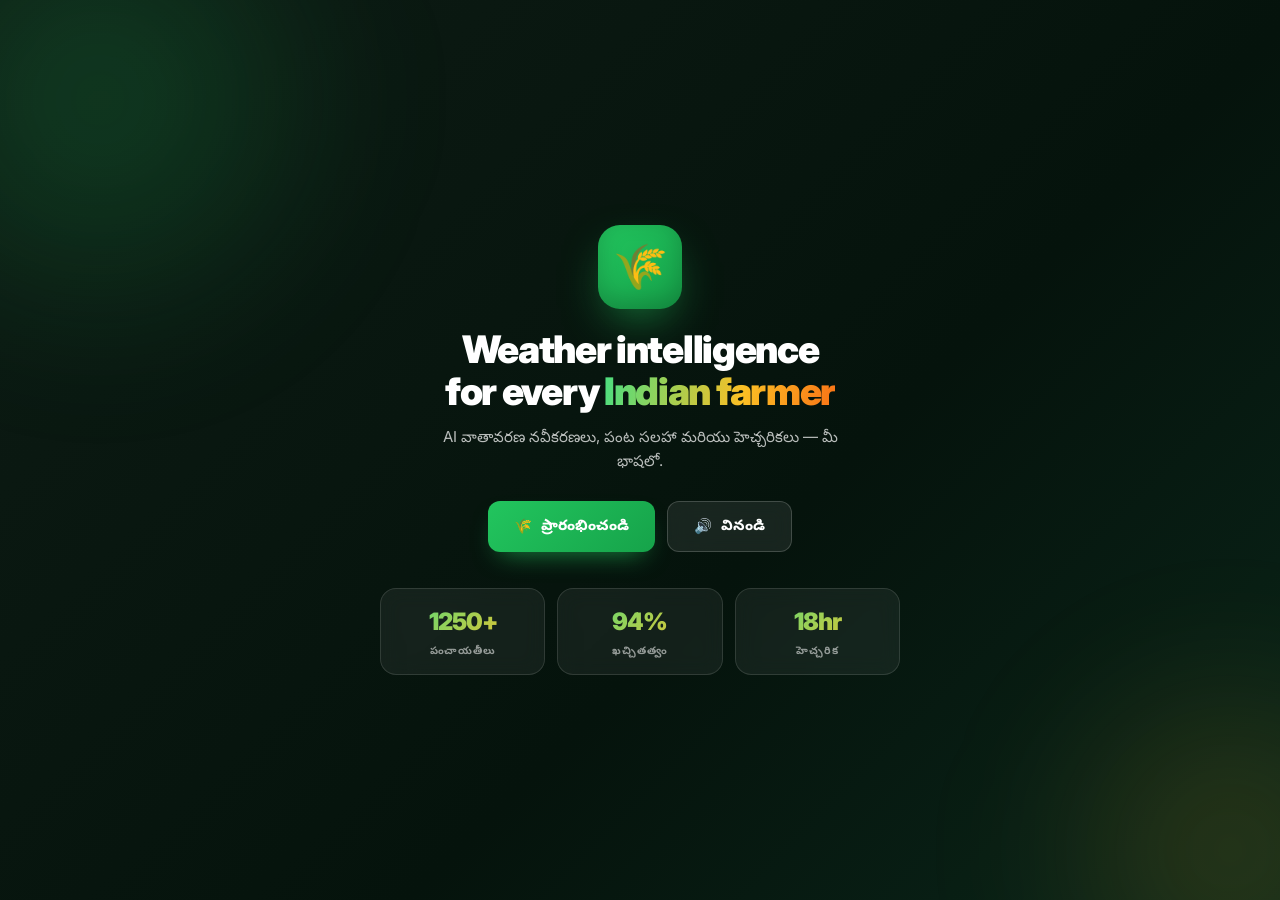
==== commit 960f71b6: "Create index.html" ====
--- a/index.html
+++ b/index.html
@@ -10,8 +10,8 @@
 <link href="https://fonts.googleapis.com/css2?family=Inter:wght@400;500;600;700;800;900&family=Noto+Sans+Devanagari:wght@400;600;700&family=Noto+Sans+Telugu:wght@400;600;700&display=swap" rel="stylesheet">
 <style>
 /* ============================================================
-   PANCHAYAT WEATHER AI · Farmer Dashboard
-   Modern app layout · Sidebar · Topbar · Live Farm Map
+   PANCHAYAT WEATHER AI · SIH26074
+   One-screen Dashboard · Language in Profile · Indian Phone
    ============================================================ */
 
 *{margin:0;padding:0;box-sizing:border-box;-webkit-tap-highlight-color:transparent}
@@ -22,8 +22,9 @@
   --brand-light:#dcfce7;
   --brand-mid:#22c55e;
   --bg:#f5f7fa;
+  --bg-2:#eef2f6;
   --card:#ffffff;
-  --sidebar-1:#0f1e17;
+  --sidebar-1:#0d1b14;
   --sidebar-2:#05130c;
   --txt:#0f172a;
   --txt-2:#475569;
@@ -41,10 +42,11 @@
   --orange:#f97316;
   --orange-l:#ffedd5;
   --ease:cubic-bezier(.22,1,.36,1);
-  --shadow-sm:0 1px 2px rgba(15,23,42,.04),0 1px 3px rgba(15,23,42,.06);
-  --shadow:0 4px 12px rgba(15,23,42,.06),0 2px 4px rgba(15,23,42,.04);
-  --shadow-lg:0 12px 28px rgba(15,23,42,.08),0 4px 8px rgba(15,23,42,.04);
-  --r:16px;
+  --shadow-sm:0 1px 2px rgba(15,23,42,.04);
+  --shadow:0 4px 12px rgba(15,23,42,.06);
+  --shadow-lg:0 12px 28px rgba(15,23,42,.08);
+  --header-h:64px;
+  --sidebar-w:240px;
 }
 
 html,body{height:100%;overflow:hidden}
@@ -52,958 +54,533 @@
 body{
   font-family:'Inter','Noto Sans Devanagari','Noto Sans Telugu',system-ui,-apple-system,sans-serif;
   background:var(--bg);color:var(--txt);
-  -webkit-font-smoothing:antialiased;line-height:1.5;font-size:14.5px;
+  -webkit-font-smoothing:antialiased;line-height:1.45;font-size:14px;
 }
 
 /* ============================================================
    SPLASH
    ============================================================ */
-#splash{
-  position:fixed;inset:0;z-index:9999;background:var(--sidebar-1);
-  display:grid;place-items:center;transition:opacity .6s,visibility .6s;
-}
+#splash{position:fixed;inset:0;z-index:9999;background:var(--sidebar-1);display:grid;place-items:center;transition:opacity .5s,visibility .5s}
 #splash.hide{opacity:0;visibility:hidden}
-.splash-inner{display:flex;flex-direction:column;align-items:center;gap:20px}
-.splash-ring{width:64px;height:64px;border-radius:50%;border:3px solid rgba(255,255,255,.1);border-top-color:var(--brand-mid);border-right-color:#fbbf24;animation:spin .9s linear infinite}
+.splash-inner{display:flex;flex-direction:column;align-items:center;gap:18px}
+.splash-ring{width:60px;height:60px;border-radius:50%;border:3px solid rgba(255,255,255,.1);border-top-color:var(--brand-mid);border-right-color:#fbbf24;animation:spin .9s linear infinite}
 .splash-text{font-weight:800;letter-spacing:.2em;font-size:11px;color:rgba(255,255,255,.6);text-transform:uppercase}
 @keyframes spin{to{transform:rotate(360deg)}}
 
 /* ============================================================
-   AUTH OVERLAY
-   ============================================================ */
-.auth-overlay{
+   AUTH SCREEN (Welcome + Login)
+   ============================================================ */
+#authScreen{
   position:fixed;inset:0;z-index:1000;
-  background:linear-gradient(135deg,#0f1e17 0%,#05130c 60%,#0a2519 100%);
-  display:none;overflow-y:auto;scrollbar-width:none;
-}
-.auth-overlay.active{display:block}
-.auth-overlay::-webkit-scrollbar{display:none}
-
-/* Decorative background circles */
-.auth-overlay::before{
-  content:"";position:fixed;top:-200px;left:-200px;
-  width:600px;height:600px;border-radius:50%;
-  background:radial-gradient(circle,rgba(34,197,94,.25),transparent 65%);
-  filter:blur(60px);pointer-events:none;
-}
-.auth-overlay::after{
-  content:"";position:fixed;bottom:-200px;right:-200px;
-  width:500px;height:500px;border-radius:50%;
-  background:radial-gradient(circle,rgba(251,191,36,.18),transparent 65%);
-  filter:blur(60px);pointer-events:none;
-}
-
-.auth-wrap{
-  min-height:100vh;display:flex;align-items:center;justify-content:center;
-  padding:32px 20px;position:relative;z-index:1;
-}
-
-/* --- Welcome card --- */
-.welcome-card{
-  max-width:520px;width:100%;text-align:center;color:#fff;
-  animation:cardIn .8s var(--ease);
-}
-@keyframes cardIn{0%{opacity:0;transform:translateY(30px) scale(.96)}100%{opacity:1;transform:translateY(0) scale(1)}}
-
-.welcome-logo{
-  width:88px;height:88px;border-radius:24px;
-  background:linear-gradient(135deg,var(--brand-mid),var(--brand));
-  display:grid;place-items:center;font-size:44px;
-  margin:0 auto 22px;
-  box-shadow:0 20px 60px -20px rgba(34,197,94,.9),inset 0 -8px 24px rgba(0,0,0,.2);
-  animation:logoFloat 3.5s ease-in-out infinite;
-}
+  background:linear-gradient(135deg,#0d1b14 0%,#05130c 60%,#0a2519 100%);
+  display:flex;align-items:center;justify-content:center;
+  padding:24px 20px;overflow-y:auto;scrollbar-width:none;
+}
+#authScreen::-webkit-scrollbar{display:none}
+#authScreen.hide{display:none}
+
+#authScreen::before{content:"";position:fixed;top:-200px;left:-200px;width:600px;height:600px;border-radius:50%;background:radial-gradient(circle,rgba(34,197,94,.22),transparent 65%);filter:blur(60px);pointer-events:none}
+#authScreen::after{content:"";position:fixed;bottom:-200px;right:-200px;width:500px;height:500px;border-radius:50%;background:radial-gradient(circle,rgba(251,191,36,.15),transparent 65%);filter:blur(60px);pointer-events:none}
+
+/* Welcome */
+.welcome-card{max-width:520px;width:100%;text-align:center;color:#fff;position:relative;z-index:1;animation:cardIn .8s var(--ease)}
+@keyframes cardIn{0%{opacity:0;transform:translateY(24px) scale(.97)}100%{opacity:1;transform:translateY(0) scale(1)}}
+
+.welcome-logo{width:84px;height:84px;border-radius:22px;background:linear-gradient(135deg,var(--brand-mid),var(--brand));display:grid;place-items:center;font-size:44px;margin:0 auto 20px;box-shadow:0 18px 50px -18px rgba(34,197,94,.9),inset 0 -8px 24px rgba(0,0,0,.2);animation:logoFloat 3.5s ease-in-out infinite}
 @keyframes logoFloat{0%,100%{transform:translateY(0)}50%{transform:translateY(-8px)}}
 
-.welcome-card h1{
-  font-size:clamp(28px,5vw,40px);font-weight:900;
-  letter-spacing:-1.4px;line-height:1.1;margin-bottom:12px;
-}
-.welcome-card h1 .grad{
-  background:linear-gradient(100deg,#4ade80,#fbbf24 60%,#f97316);
-  -webkit-background-clip:text;background-clip:text;color:transparent;
-}
-.welcome-card p{
-  font-size:16px;color:rgba(255,255,255,.72);
-  line-height:1.6;margin-bottom:32px;max-width:440px;margin-left:auto;margin-right:auto;
-}
+.welcome-card h1{font-size:clamp(26px,4.5vw,38px);font-weight:900;letter-spacing:-1.3px;line-height:1.1;margin-bottom:12px}
+.welcome-card h1 .grad{background:linear-gradient(100deg,#4ade80,#fbbf24 60%,#f97316);-webkit-background-clip:text;background-clip:text;color:transparent}
+.welcome-card p{font-size:15px;color:rgba(255,255,255,.72);line-height:1.6;margin-bottom:28px;max-width:420px;margin-left:auto;margin-right:auto}
 
 .welcome-actions{display:flex;gap:12px;justify-content:center;flex-wrap:wrap}
-.welcome-stats-row{
-  display:grid;grid-template-columns:repeat(3,1fr);gap:14px;margin-top:44px;
-}
-.ws-item{
-  padding:18px 12px;border-radius:18px;
-  background:rgba(255,255,255,.06);border:1px solid rgba(255,255,255,.12);
-  backdrop-filter:blur(10px);text-align:center;
-}
-.ws-item .num{
-  font-size:26px;font-weight:900;letter-spacing:-1px;
-  background:linear-gradient(135deg,#4ade80,#fbbf24);
-  -webkit-background-clip:text;background-clip:text;color:transparent;
-}
-.ws-item .lbl{font-size:11px;color:rgba(255,255,255,.55);font-weight:700;text-transform:uppercase;letter-spacing:.08em;margin-top:4px}
-
-/* --- Auth panel --- */
-.auth-panel{
-  max-width:500px;width:100%;
-  background:#fff;border-radius:24px;padding:32px 28px;
-  box-shadow:0 40px 100px -30px rgba(0,0,0,.7);
-  animation:cardIn .6s var(--ease);color:var(--txt);position:relative;
-}
-.auth-panel-head{
-  display:flex;align-items:center;justify-content:space-between;
-  margin-bottom:26px;padding-bottom:20px;border-bottom:1px solid var(--brd-2);
-}
-.auth-back{
-  width:38px;height:38px;border-radius:11px;
-  border:1px solid var(--brd);background:#fff;color:var(--txt-2);
-  font-size:16px;cursor:pointer;display:grid;place-items:center;
-  transition:.22s var(--ease);
-}
-.auth-back:hover{background:var(--bg);transform:translateX(-2px)}
-.auth-mini-brand{display:flex;align-items:center;gap:10px}
-.auth-mini-brand .logo{
-  width:36px;height:36px;border-radius:11px;
-  background:linear-gradient(135deg,var(--brand-mid),var(--brand));
-  display:grid;place-items:center;font-size:18px;
-  box-shadow:0 6px 16px -6px rgba(34,197,94,.7);
-}
-.auth-mini-brand .txt{font-size:13px;font-weight:800;line-height:1.15}
-.auth-mini-brand .txt small{display:block;font-size:9.5px;color:var(--muted);letter-spacing:.1em;font-weight:700;margin-top:2px}
-
-.step-badge{
-  display:inline-flex;align-items:center;gap:6px;
-  font-size:11px;font-weight:800;letter-spacing:.12em;text-transform:uppercase;
-  padding:6px 12px;border-radius:100px;margin-bottom:12px;
-  background:var(--brand-light);color:var(--brand-dark);
-}
-.step-badge.purple{background:var(--purple-l);color:#6d28d9}
-.step-badge.blue{background:var(--blue-l);color:#1d4ed8}
-
-.auth-title{font-size:24px;font-weight:900;letter-spacing:-.6px;margin-bottom:6px;line-height:1.15}
-.auth-sub{font-size:14px;color:var(--txt-2);line-height:1.55;margin-bottom:22px}
-
-/* Language cards */
-.lang-grid{display:grid;grid-template-columns:repeat(3,1fr);gap:12px;margin-bottom:22px}
-.lang-card{
-  font-family:inherit;cursor:pointer;padding:22px 12px;border-radius:18px;
-  border:2px solid var(--brd);background:#fff;
-  display:flex;flex-direction:column;align-items:center;gap:8px;
-  transition:.3s var(--ease);position:relative;color:var(--txt);
-}
-.lang-card:hover{transform:translateY(-4px);border-color:var(--brand-mid);box-shadow:var(--shadow)}
-.lang-card:active{transform:scale(.97)}
-.lang-card .flag{font-size:34px;line-height:1}
-.lang-card .native{font-size:20px;font-weight:900;letter-spacing:-.4px}
-.lang-card .en{font-size:10px;color:var(--muted);font-weight:700;letter-spacing:.06em;text-transform:uppercase}
-.lang-card.active{
-  border-color:var(--brand);background:linear-gradient(160deg,var(--brand-light),#fff);
-  box-shadow:0 12px 28px -14px rgba(34,197,94,.6);
-}
-.lang-card.active::after{
-  content:"✓";position:absolute;top:8px;right:10px;
-  width:24px;height:24px;border-radius:50%;background:var(--brand);color:#fff;
-  display:grid;place-items:center;font-size:12px;font-weight:900;
-  animation:checkPop .4s var(--ease);
-}
-@keyframes checkPop{0%{transform:scale(0) rotate(-180deg)}100%{transform:scale(1) rotate(0)}}
-
-/* Inputs */
-.field{margin-bottom:16px}
-.field label{display:block;font-size:12px;font-weight:700;color:var(--txt-2);margin-bottom:8px;letter-spacing:.04em;text-transform:uppercase}
-.field input,.field select{
-  width:100%;font-family:inherit;font-size:15.5px;font-weight:600;
-  background:#fff;border:2px solid var(--brd);color:var(--txt);
-  padding:14px 16px;border-radius:12px;outline:none;
-  transition:.25s var(--ease);appearance:none;min-height:52px;
-}
-.field input:focus,.field select:focus{border-color:var(--brand);box-shadow:0 0 0 4px rgba(34,197,94,.14)}
+.welcome-stats-row{display:grid;grid-template-columns:repeat(3,1fr);gap:12px;margin-top:36px}
+.ws-item{padding:16px 10px;border-radius:16px;background:rgba(255,255,255,.06);border:1px solid rgba(255,255,255,.12);backdrop-filter:blur(10px);text-align:center}
+.ws-item .num{font-size:24px;font-weight:900;letter-spacing:-1px;background:linear-gradient(135deg,#4ade80,#fbbf24);-webkit-background-clip:text;background-clip:text;color:transparent}
+.ws-item .lbl{font-size:10.5px;color:rgba(255,255,255,.55);font-weight:700;text-transform:uppercase;letter-spacing:.08em;margin-top:3px}
+
+/* Login panel */
+.login-panel{max-width:440px;width:100%;background:#fff;border-radius:22px;padding:28px 26px;box-shadow:0 40px 90px -30px rgba(0,0,0,.7);position:relative;z-index:1;animation:cardIn .5s var(--ease)}
+.login-head{display:flex;align-items:center;justify-content:space-between;margin-bottom:20px;padding-bottom:16px;border-bottom:1px solid var(--brd-2)}
+.login-back{width:38px;height:38px;border-radius:11px;border:1px solid var(--brd);background:#fff;color:var(--txt-2);font-size:16px;cursor:pointer;display:grid;place-items:center;transition:.22s}
+.login-back:hover{background:var(--bg);transform:translateX(-2px)}
+.mini-brand{display:flex;align-items:center;gap:9px}
+.mini-brand .logo{width:36px;height:36px;border-radius:11px;background:linear-gradient(135deg,var(--brand-mid),var(--brand));display:grid;place-items:center;font-size:18px;box-shadow:0 6px 14px -6px rgba(34,197,94,.7)}
+.mini-brand .txt{font-size:13px;font-weight:800;line-height:1.15}
+.mini-brand .txt small{display:block;font-size:9.5px;color:var(--muted);letter-spacing:.1em;font-weight:700;margin-top:2px}
+
+.login-title{font-size:22px;font-weight:900;letter-spacing:-.5px;margin-bottom:6px}
+.login-sub{font-size:13.5px;color:var(--txt-2);margin-bottom:20px;line-height:1.5}
+
+.field{margin-bottom:14px}
+.field label{display:block;font-size:11.5px;font-weight:800;color:var(--txt-2);margin-bottom:7px;letter-spacing:.05em;text-transform:uppercase}
+.field input{width:100%;font-family:inherit;font-size:15px;font-weight:600;background:#fff;border:2px solid var(--brd);color:var(--txt);padding:13px 15px;border-radius:12px;outline:none;transition:.25s;min-height:50px}
+.field input:focus{border-color:var(--brand);box-shadow:0 0 0 4px rgba(34,197,94,.14)}
 .field input::placeholder{color:var(--muted);font-weight:500}
 
+/* Phone with +91 prefix */
+.phone-wrap{display:flex;align-items:stretch;background:#fff;border:2px solid var(--brd);border-radius:12px;overflow:hidden;transition:.25s;min-height:50px}
+.phone-wrap:focus-within{border-color:var(--brand);box-shadow:0 0 0 4px rgba(34,197,94,.14)}
+.phone-prefix{display:grid;place-items:center;padding:0 14px;background:var(--bg);color:var(--txt);font-weight:800;font-size:15px;border-right:1px solid var(--brd);flex-shrink:0}
+.phone-wrap input{border:none!important;box-shadow:none!important;flex:1;padding-left:14px;letter-spacing:.05em;font-weight:700;min-height:46px}
+.phone-wrap input:focus{box-shadow:none!important}
+.phone-hint{font-size:11.5px;color:var(--muted);margin-top:6px;font-weight:600}
+
 .role-grid{display:grid;grid-template-columns:repeat(3,1fr);gap:10px;margin-bottom:16px}
-.role-tile{
-  font-family:inherit;cursor:pointer;padding:16px 10px;border-radius:14px;
-  border:2px solid var(--brd);background:#fff;
-  display:flex;flex-direction:column;align-items:center;gap:6px;text-align:center;
-  transition:.25s var(--ease);color:var(--txt);position:relative;
-}
+.role-tile{font-family:inherit;cursor:pointer;padding:14px 8px;border-radius:14px;border:2px solid var(--brd);background:#fff;display:flex;flex-direction:column;align-items:center;gap:5px;text-align:center;transition:.22s;color:var(--txt);position:relative}
 .role-tile:hover{transform:translateY(-3px);border-color:var(--brand-mid)}
-.role-tile .em{font-size:26px}
-.role-tile .nm{font-size:12px;font-weight:700}
-.role-tile.active{
-  border-color:var(--brand);background:var(--brand-light);
-}
-.role-tile.active::after{
-  content:"✓";position:absolute;top:6px;right:6px;
-  width:20px;height:20px;border-radius:50%;background:var(--brand);color:#fff;
-  display:grid;place-items:center;font-size:11px;font-weight:900;
-}
-
-/* OTP */
-.otp-row{display:grid;grid-template-columns:repeat(6,1fr);gap:8px;margin-bottom:20px}
-.otp-cell{
-  width:100%;aspect-ratio:1;font-family:inherit;font-size:22px;font-weight:800;
-  text-align:center;background:#fff;border:2px solid var(--brd);
-  color:var(--txt);border-radius:12px;outline:none;transition:.2s var(--ease);
-}
+.role-tile .em{font-size:24px}
+.role-tile .nm{font-size:11.5px;font-weight:700;line-height:1.2}
+.role-tile.active{border-color:var(--brand);background:var(--brand-light)}
+.role-tile.active::after{content:"✓";position:absolute;top:6px;right:6px;width:20px;height:20px;border-radius:50%;background:var(--brand);color:#fff;display:grid;place-items:center;font-size:11px;font-weight:900}
+
+.otp-row{display:grid;grid-template-columns:repeat(6,1fr);gap:8px;margin-bottom:18px}
+.otp-cell{width:100%;aspect-ratio:1;font-family:inherit;font-size:22px;font-weight:800;text-align:center;background:#fff;border:2px solid var(--brd);color:var(--txt);border-radius:12px;outline:none;transition:.2s}
 .otp-cell:focus{border-color:var(--brand);box-shadow:0 0 0 4px rgba(34,197,94,.14);transform:scale(1.05)}
 
-/* Buttons */
-.btn{
-  font-family:inherit;font-size:15px;font-weight:800;
-  padding:15px 28px;border-radius:12px;border:none;cursor:pointer;
-  transition:.25s var(--ease);display:inline-flex;align-items:center;gap:10px;justify-content:center;
-  min-height:52px;
-}
+.btn{font-family:inherit;font-size:14.5px;font-weight:800;padding:14px 26px;border-radius:12px;border:none;cursor:pointer;transition:.25s;display:inline-flex;align-items:center;gap:9px;justify-content:center;min-height:50px}
 .btn:active{transform:scale(.97)}
-.btn-primary{
-  background:linear-gradient(135deg,var(--brand-mid),var(--brand));
-  color:#fff;box-shadow:0 12px 28px -12px rgba(34,197,94,.7);
-  width:100%;
-}
-.btn-primary:hover{transform:translateY(-2px);box-shadow:0 18px 38px -14px rgba(34,197,94,.9)}
+.btn-primary{background:linear-gradient(135deg,var(--brand-mid),var(--brand));color:#fff;box-shadow:0 12px 26px -12px rgba(34,197,94,.7);width:100%}
+.btn-primary:hover{transform:translateY(-2px);box-shadow:0 18px 36px -14px rgba(34,197,94,.9)}
 .btn-ghost{background:rgba(255,255,255,.08);color:#fff;border:1.5px solid rgba(255,255,255,.18);backdrop-filter:blur(10px)}
 .btn-ghost:hover{background:rgba(255,255,255,.16)}
 
-.auth-progress{display:flex;gap:6px;justify-content:center;margin-top:22px}
-.auth-progress i{width:8px;height:8px;border-radius:50%;background:var(--brd);transition:.3s var(--ease)}
-.auth-progress i.on{background:var(--brand);width:24px;border-radius:100px}
-
-/* ============================================================
-   MAIN APP LAYOUT
+/* ============================================================
+   APP LAYOUT
    ============================================================ */
 .app-layout{display:flex;height:100vh;overflow:hidden;background:var(--bg)}
+.app-layout.hide{display:none}
 
 /* SIDEBAR */
 .sidebar{
-  width:260px;flex-shrink:0;
+  width:var(--sidebar-w);flex-shrink:0;
   background:linear-gradient(180deg,var(--sidebar-1) 0%,var(--sidebar-2) 100%);
   display:flex;flex-direction:column;color:#fff;
-  position:relative;overflow:hidden;transition:transform .3s var(--ease);
-}
-.sidebar::before{
-  content:"";position:absolute;bottom:-100px;left:-100px;
-  width:400px;height:400px;border-radius:50%;
-  background:radial-gradient(circle,rgba(34,197,94,.15),transparent 70%);
-  pointer-events:none;
-}
-.sidebar-logo{
-  padding:26px 22px 22px;display:flex;align-items:center;gap:12px;
-  border-bottom:1px solid rgba(255,255,255,.06);position:relative;
-}
-.sidebar-logo .logo{
-  width:48px;height:48px;border-radius:14px;
-  background:linear-gradient(135deg,var(--brand-mid),var(--brand));
-  display:grid;place-items:center;font-size:26px;
-  box-shadow:0 12px 30px -10px rgba(34,197,94,.8);
-  flex-shrink:0;
-}
-.sidebar-logo .brand{line-height:1.15}
-.sidebar-logo .brand h1{font-size:17px;font-weight:900;letter-spacing:-.3px}
-.sidebar-logo .brand p{font-size:11px;color:rgba(255,255,255,.5);font-weight:600;letter-spacing:.05em;margin-top:3px}
-
-.sidebar-nav{flex:1;padding:18px 12px;overflow-y:auto;position:relative;scrollbar-width:none}
+  position:relative;overflow:hidden;transition:transform .3s var(--ease);z-index:20;
+}
+.sidebar::before{content:"";position:absolute;bottom:-100px;left:-100px;width:380px;height:380px;border-radius:50%;background:radial-gradient(circle,rgba(34,197,94,.15),transparent 70%);pointer-events:none}
+.sidebar-logo{padding:20px 18px 16px;display:flex;align-items:center;gap:10px;border-bottom:1px solid rgba(255,255,255,.06);position:relative}
+.sidebar-logo .logo{width:42px;height:42px;border-radius:12px;background:linear-gradient(135deg,var(--brand-mid),var(--brand));display:grid;place-items:center;font-size:22px;box-shadow:0 10px 26px -10px rgba(34,197,94,.8);flex-shrink:0}
+.sidebar-logo .brand{line-height:1.15;min-width:0}
+.sidebar-logo .brand h1{font-size:15px;font-weight:900;letter-spacing:-.2px;white-space:nowrap;overflow:hidden;text-overflow:ellipsis}
+.sidebar-logo .brand p{font-size:10px;color:rgba(255,255,255,.5);font-weight:600;letter-spacing:.05em;margin-top:2px}
+
+.sidebar-nav{flex:1;padding:12px 10px;overflow-y:auto;position:relative;scrollbar-width:none}
 .sidebar-nav::-webkit-scrollbar{display:none}
 
-.nav-section-title{
-  font-size:10px;font-weight:800;color:rgba(255,255,255,.35);
-  text-transform:uppercase;letter-spacing:.12em;
-  padding:0 12px;margin:16px 0 8px;
-}
+.nav-section-title{font-size:9.5px;font-weight:800;color:rgba(255,255,255,.35);text-transform:uppercase;letter-spacing:.14em;padding:0 10px;margin:12px 0 6px}
 .nav-section-title:first-child{margin-top:0}
 
-.nav-item{
-  display:flex;align-items:center;gap:12px;
-  padding:12px 14px;border-radius:12px;margin-bottom:3px;
-  color:rgba(255,255,255,.75);font-size:14px;font-weight:600;
-  cursor:pointer;transition:.22s var(--ease);
-  font-family:inherit;border:none;background:transparent;
-  width:100%;text-align:left;position:relative;
-}
+.nav-item{display:flex;align-items:center;gap:11px;padding:10px 12px;border-radius:10px;margin-bottom:3px;color:rgba(255,255,255,.75);font-size:13.5px;font-weight:600;cursor:pointer;transition:.2s;font-family:inherit;border:none;background:transparent;width:100%;text-align:left;position:relative}
 .nav-item:hover{background:rgba(255,255,255,.06);color:#fff;transform:translateX(3px)}
-.nav-item.active{
-  background:linear-gradient(135deg,rgba(34,197,94,.95),rgba(22,163,74,.95));
-  color:#fff;box-shadow:0 10px 24px -10px rgba(34,197,94,.9);
-}
-.nav-item.active::before{
-  content:"";position:absolute;left:-12px;top:50%;transform:translateY(-50%);
-  width:4px;height:24px;background:#fbbf24;border-radius:0 4px 4px 0;
-}
-.nav-item .ic{
-  width:22px;height:22px;display:grid;place-items:center;
-  font-size:17px;flex-shrink:0;
-}
+.nav-item.active{background:linear-gradient(135deg,rgba(34,197,94,.95),rgba(22,163,74,.95));color:#fff;box-shadow:0 10px 22px -10px rgba(34,197,94,.9)}
+.nav-item.active::before{content:"";position:absolute;left:-10px;top:50%;transform:translateY(-50%);width:3px;height:20px;background:#fbbf24;border-radius:0 3px 3px 0}
+.nav-item .ic{width:20px;height:20px;display:grid;place-items:center;font-size:16px;flex-shrink:0}
 .nav-item .label{flex:1;overflow:hidden;text-overflow:ellipsis;white-space:nowrap}
-.nav-item .badge{
-  background:rgba(251,191,36,.9);color:#1a1a1a;
-  font-size:10px;font-weight:800;padding:2px 7px;border-radius:100px;
-  min-width:20px;text-align:center;
-}
-
-.sidebar-footer{
-  padding:22px;border-top:1px solid rgba(255,255,255,.06);
-  position:relative;text-align:center;
-}
-.sidebar-footer .illustration{
-  font-size:52px;line-height:1;margin-bottom:10px;
-  filter:drop-shadow(0 6px 20px rgba(34,197,94,.4));
-  animation:logoFloat 4s ease-in-out infinite;
-}
-.sidebar-footer h4{font-size:14px;font-weight:800;letter-spacing:-.2px;margin-bottom:4px}
-.sidebar-footer p{font-size:11px;color:rgba(255,255,255,.45);font-weight:600}
+.nav-item .badge{background:rgba(251,191,36,.95);color:#1a1a1a;font-size:9.5px;font-weight:800;padding:2px 6px;border-radius:100px;min-width:18px;text-align:center}
+
+.sidebar-footer{padding:16px;border-top:1px solid rgba(255,255,255,.06);position:relative;text-align:center}
+.sidebar-footer .illustration{font-size:42px;line-height:1;margin-bottom:8px;animation:logoFloat 4s ease-in-out infinite}
+.sidebar-footer h4{font-size:12.5px;font-weight:800;letter-spacing:-.2px;margin-bottom:3px}
+.sidebar-footer p{font-size:10px;color:rgba(255,255,255,.45);font-weight:600}
 
 /* MAIN AREA */
 .main-area{flex:1;display:flex;flex-direction:column;overflow:hidden;min-width:0}
 
-.topbar{
-  height:72px;flex-shrink:0;
-  background:#fff;border-bottom:1px solid var(--brd);
-  padding:0 26px;display:flex;align-items:center;gap:18px;
-  position:relative;z-index:10;
-}
-.menu-btn{
-  display:none;width:40px;height:40px;border-radius:11px;
-  border:1px solid var(--brd);background:#fff;color:var(--txt-2);
-  font-size:18px;cursor:pointer;place-items:center;
-}
+.topbar{height:var(--header-h);flex-shrink:0;background:#fff;border-bottom:1px solid var(--brd);padding:0 22px;display:flex;align-items:center;gap:14px;position:relative;z-index:10}
+.menu-btn{display:none;width:38px;height:38px;border-radius:11px;border:1px solid var(--brd);background:#fff;color:var(--txt-2);font-size:18px;cursor:pointer;place-items:center}
 .topbar-greeting{flex:1;min-width:0}
-.topbar-greeting h2{
-  font-size:17px;font-weight:800;letter-spacing:-.3px;line-height:1.15;
-  display:flex;align-items:center;gap:8px;
-}
-.topbar-greeting p{font-size:12.5px;color:var(--txt-2);font-weight:500;margin-top:2px}
-
-.topbar-actions{display:flex;align-items:center;gap:12px;flex-shrink:0}
-
-.loc-pill{
-  display:flex;align-items:center;gap:8px;
-  padding:9px 14px;border-radius:100px;
-  background:var(--bg);border:1px solid var(--brd);
-  font-size:13px;font-weight:700;color:var(--txt-2);cursor:pointer;
-  transition:.22s var(--ease);font-family:inherit;
-}
+.topbar-greeting h2{font-size:15.5px;font-weight:800;letter-spacing:-.3px;line-height:1.15;display:flex;align-items:center;gap:8px;white-space:nowrap;overflow:hidden;text-overflow:ellipsis}
+.topbar-greeting p{font-size:11.5px;color:var(--txt-2);font-weight:500;margin-top:2px}
+
+.topbar-actions{display:flex;align-items:center;gap:10px;flex-shrink:0}
+
+.loc-pill{display:flex;align-items:center;gap:7px;padding:8px 12px;border-radius:100px;background:var(--bg);border:1px solid var(--brd);font-size:12.5px;font-weight:700;color:var(--txt-2);cursor:pointer;transition:.22s;font-family:inherit}
 .loc-pill:hover{background:#fff;border-color:var(--brand-mid);color:var(--txt)}
-.loc-pill .ic{font-size:15px}
-.loc-pill .chev{font-size:10px;color:var(--muted)}
-
-.icon-btn{
-  width:42px;height:42px;border-radius:11px;
-  border:1px solid var(--brd);background:#fff;color:var(--txt-2);
-  font-size:17px;cursor:pointer;display:grid;place-items:center;
-  transition:.22s var(--ease);position:relative;
-}
+.loc-pill .ic{font-size:14px}
+.loc-pill .chev{font-size:9px;color:var(--muted)}
+
+.icon-btn{width:38px;height:38px;border-radius:11px;border:1px solid var(--brd);background:#fff;color:var(--txt-2);font-size:16px;cursor:pointer;display:grid;place-items:center;transition:.22s;position:relative}
 .icon-btn:hover{background:var(--bg);color:var(--brand);border-color:var(--brand-mid)}
-.icon-btn .dot{
-  position:absolute;top:8px;right:9px;width:8px;height:8px;border-radius:50%;
-  background:var(--red);border:2px solid #fff;
-}
-.icon-btn.speaking{
-  background:linear-gradient(135deg,var(--purple),#a855f7);
-  color:#fff;border-color:transparent;
-  animation:voicePulse 1s ease-in-out infinite;
-}
+.icon-btn .dot{position:absolute;top:7px;right:8px;width:7px;height:7px;border-radius:50%;background:var(--red);border:2px solid #fff}
+.icon-btn.speaking{background:linear-gradient(135deg,var(--purple),#a855f7);color:#fff;border-color:transparent;animation:voicePulse 1s ease-in-out infinite}
 @keyframes voicePulse{0%,100%{transform:scale(1)}50%{transform:scale(1.06)}}
 
-.profile-trigger{
-  display:flex;align-items:center;gap:10px;
-  padding:5px 14px 5px 6px;border-radius:100px;
-  background:#fff;border:1px solid var(--brd);
-  cursor:pointer;transition:.22s var(--ease);
-  font-family:inherit;color:var(--txt);
-}
+.profile-trigger{display:flex;align-items:center;gap:9px;padding:4px 12px 4px 5px;border-radius:100px;background:#fff;border:1px solid var(--brd);cursor:pointer;transition:.22s;font-family:inherit;color:var(--txt)}
 .profile-trigger:hover{background:var(--bg);border-color:var(--brand-mid)}
-.profile-avatar{
-  width:36px;height:36px;border-radius:50%;flex-shrink:0;
-  background:linear-gradient(135deg,var(--brand-mid),var(--brand));
-  display:grid;place-items:center;font-size:19px;color:#fff;
-  box-shadow:0 6px 14px -6px rgba(34,197,94,.7);
-}
+.profile-avatar{width:34px;height:34px;border-radius:50%;flex-shrink:0;background:linear-gradient(135deg,var(--brand-mid),var(--brand));display:grid;place-items:center;font-size:18px;color:#fff;box-shadow:0 5px 12px -5px rgba(34,197,94,.7)}
 .profile-info{line-height:1.15;text-align:left}
-.profile-info .nm{font-size:13px;font-weight:800;letter-spacing:-.2px}
-.profile-info .sub{font-size:10.5px;color:var(--muted);font-weight:600}
-
-/* CONTENT */
-.content{
-  flex:1;overflow-y:auto;overflow-x:hidden;
-  padding:24px 26px 32px;scrollbar-width:thin;
-}
-.content::-webkit-scrollbar{width:8px}
-.content::-webkit-scrollbar-thumb{background:#dbe1e8;border-radius:4px}
-
-.app-page{display:none}
-.app-page.active{display:block;animation:pageIn .4s var(--ease)}
-@keyframes pageIn{0%{opacity:0;transform:translateY(14px)}100%{opacity:1;transform:translateY(0)}}
-
-.page-head{margin-bottom:20px;display:flex;align-items:flex-end;justify-content:space-between;flex-wrap:wrap;gap:12px}
-.page-head h2{font-size:24px;font-weight:900;letter-spacing:-.6px;line-height:1.1;display:flex;align-items:center;gap:10px}
-.page-head h2 .grad{background:linear-gradient(100deg,var(--brand),#fbbf24);-webkit-background-clip:text;background-clip:text;color:transparent}
-.page-head p{font-size:13.5px;color:var(--txt-2);margin-top:4px;max-width:640px}
-
-/* STATS ROW */
-.stats-row{display:grid;grid-template-columns:repeat(4,1fr);gap:16px;margin-bottom:22px}
+.profile-info .nm{font-size:12.5px;font-weight:800;letter-spacing:-.2px}
+.profile-info .sub{font-size:10px;color:var(--muted);font-weight:600}
+
+/* CONTENT — no scroll on dashboard */
+.content{flex:1;overflow:hidden;padding:16px 22px 20px;position:relative}
+.app-page{display:none;height:100%}
+.app-page.active{display:block}
+.app-page.scrollable{overflow-y:auto;overflow-x:hidden;scrollbar-width:thin;padding-right:8px}
+.app-page.scrollable::-webkit-scrollbar{width:7px}
+.app-page.scrollable::-webkit-scrollbar-thumb{background:#dbe1e8;border-radius:4px}
+
+/* ============================================================
+   DASHBOARD — FITS IN ONE SCREEN
+   ============================================================ */
+#page-dashboard{
+  display:grid;
+  grid-template-rows:auto 1fr;
+  gap:14px;
+  animation:pageIn .4s var(--ease);
+}
+@keyframes pageIn{0%{opacity:0;transform:translateY(10px)}100%{opacity:1;transform:translateY(0)}}
+
+/* Stats strip */
+.stats-strip{
+  display:grid;
+  grid-template-columns:repeat(4,1fr);
+  gap:12px;
+}
 .stat-card{
-  padding:20px;border-radius:var(--r);border:1px solid var(--brd);
-  position:relative;overflow:hidden;
-  transition:.28s var(--ease);cursor:pointer;
-  background:#fff;
-}
-.stat-card:hover{transform:translateY(-4px);box-shadow:var(--shadow-lg)}
-.stat-card .sc-top{display:flex;align-items:center;justify-content:space-between;margin-bottom:14px}
-.sc-icon{
-  width:44px;height:44px;border-radius:12px;
-  display:grid;place-items:center;font-size:22px;
-}
-.sc-label{font-size:13px;font-weight:700;color:var(--txt-2);letter-spacing:.01em}
-.sc-value{font-size:30px;font-weight:900;letter-spacing:-1.2px;line-height:1;margin-bottom:6px}
-.sc-foot{font-size:12px;font-weight:700;display:flex;align-items:center;gap:5px}
+  padding:14px 16px;border-radius:14px;border:1px solid var(--brd);
+  position:relative;overflow:hidden;cursor:pointer;
+  transition:.25s var(--ease);background:#fff;
+  display:flex;flex-direction:column;gap:6px;
+}
+.stat-card:hover{transform:translateY(-3px);box-shadow:var(--shadow-lg)}
+.stat-card .sc-top{display:flex;align-items:center;gap:10px}
+.sc-icon{width:36px;height:36px;border-radius:10px;display:grid;place-items:center;font-size:18px;flex-shrink:0}
+.sc-label{font-size:11.5px;font-weight:700;color:var(--txt-2);letter-spacing:.01em;overflow:hidden;text-overflow:ellipsis;white-space:nowrap}
+.sc-value{font-size:22px;font-weight:900;letter-spacing:-.9px;line-height:1;margin-top:2px}
+.sc-foot{font-size:11px;font-weight:700;display:flex;align-items:center;gap:4px}
 .sc-foot.up{color:#059669}
 .sc-foot.warn{color:#d97706}
 .sc-foot.down{color:#dc2626}
-.sc-decoration{
-  position:absolute;right:16px;bottom:16px;font-size:44px;opacity:.08;
-  pointer-events:none;
-}
-.stat-card.c-green{background:linear-gradient(160deg,var(--brand-light),#fff 90%)}
+.sc-decoration{position:absolute;right:10px;bottom:8px;font-size:34px;opacity:.08;pointer-events:none}
+
+.stat-card.c-green{background:linear-gradient(160deg,var(--brand-light),#fff 85%)}
 .stat-card.c-green .sc-icon{background:var(--brand);color:#fff}
-.stat-card.c-blue{background:linear-gradient(160deg,var(--blue-l),#fff 90%)}
+.stat-card.c-blue{background:linear-gradient(160deg,var(--blue-l),#fff 85%)}
 .stat-card.c-blue .sc-icon{background:var(--blue);color:#fff}
-.stat-card.c-amber{background:linear-gradient(160deg,var(--amber-l),#fff 90%)}
+.stat-card.c-amber{background:linear-gradient(160deg,var(--amber-l),#fff 85%)}
 .stat-card.c-amber .sc-icon{background:var(--amber);color:#fff}
-.stat-card.c-red{background:linear-gradient(160deg,var(--red-l),#fff 90%)}
+.stat-card.c-red{background:linear-gradient(160deg,var(--red-l),#fff 85%)}
 .stat-card.c-red .sc-icon{background:var(--red);color:#fff}
 
-/* MAIN GRID */
-.dash-grid{
-  display:grid;grid-template-columns:1fr 340px;gap:20px;margin-bottom:22px;
-}
-
-/* MAP PANEL */
-.panel{
-  background:#fff;border:1px solid var(--brd);border-radius:var(--r);
-  overflow:hidden;transition:.25s var(--ease);
-}
-.panel-head{
-  padding:18px 20px;display:flex;align-items:center;justify-content:space-between;gap:12px;
-  border-bottom:1px solid var(--brd-2);flex-wrap:wrap;
-}
-.panel-head h3{font-size:15.5px;font-weight:800;letter-spacing:-.2px;display:flex;align-items:center;gap:8px}
-.panel-head .link{font-size:12.5px;font-weight:700;color:var(--brand);cursor:pointer;padding:6px 12px;border-radius:100px;background:var(--brand-light);transition:.22s}
+/* Two column layout */
+.dash-cols{
+  display:grid;
+  grid-template-columns:1.55fr 1fr;
+  gap:14px;
+  min-height:0;
+}
+.dash-col{
+  display:flex;
+  flex-direction:column;
+  gap:14px;
+  min-height:0;
+}
+
+/* Hero banner */
+.hero-banner{
+  position:relative;overflow:hidden;
+  border-radius:16px;padding:18px 20px;
+  background:linear-gradient(120deg,#0d1b14 0%,#14532d 55%,#166534 100%);
+  color:#fff;flex-shrink:0;
+  display:flex;align-items:center;gap:16px;
+}
+.hero-banner::before{content:"";position:absolute;top:-50%;right:-10%;width:280px;height:280px;border-radius:50%;background:radial-gradient(circle,rgba(251,191,36,.25),transparent 70%);filter:blur(30px);pointer-events:none}
+.hero-banner > *{position:relative;z-index:1}
+.hero-emoji{font-size:52px;line-height:1;filter:drop-shadow(0 6px 16px rgba(0,0,0,.4));animation:logoFloat 4s ease-in-out infinite;flex-shrink:0}
+.hero-text{flex:1;min-width:0}
+.hero-text .kick{font-size:10.5px;font-weight:800;letter-spacing:.14em;text-transform:uppercase;color:#fbbf24;margin-bottom:4px}
+.hero-text h3{font-size:19px;font-weight:900;letter-spacing:-.4px;line-height:1.15;margin-bottom:4px;white-space:nowrap;overflow:hidden;text-overflow:ellipsis}
+.hero-text p{font-size:12.5px;color:rgba(255,255,255,.75);font-weight:500}
+.hero-weather{display:flex;align-items:center;gap:14px;flex-shrink:0}
+.hero-temp{text-align:right;line-height:1}
+.hero-temp .t{font-size:34px;font-weight:900;letter-spacing:-1.5px}
+.hero-temp .t sup{font-size:.4em;font-weight:700;vertical-align:super}
+.hero-temp .c{font-size:11px;color:rgba(255,255,255,.7);font-weight:600;margin-top:3px}
+
+/* Generic panel */
+.panel{background:#fff;border:1px solid var(--brd);border-radius:16px;overflow:hidden;display:flex;flex-direction:column;min-height:0}
+.panel-head{padding:12px 16px;display:flex;align-items:center;justify-content:space-between;gap:10px;border-bottom:1px solid var(--brd-2);flex-shrink:0}
+.panel-head h3{font-size:13.5px;font-weight:800;letter-spacing:-.2px;display:flex;align-items:center;gap:7px}
+.panel-head .link{font-size:11.5px;font-weight:700;color:var(--brand);cursor:pointer;padding:4px 10px;border-radius:100px;background:var(--brand-light);transition:.22s;border:none;font-family:inherit}
 .panel-head .link:hover{background:#bbf7d0}
 
-.map-wrap{
-  position:relative;height:380px;
-  background:
-    radial-gradient(ellipse at 30% 40%,rgba(34,197,94,.08),transparent 60%),
-    linear-gradient(135deg,#eef7f0 0%,#e0f0e5 100%);
-  overflow:hidden;
-}
-.map-grid-lines{
-  position:absolute;inset:0;
-  background-image:
-    linear-gradient(rgba(34,197,94,.08) 1px,transparent 1px),
-    linear-gradient(90deg,rgba(34,197,94,.08) 1px,transparent 1px);
-  background-size:44px 44px;
-}
-.map-road{
-  position:absolute;height:3px;background:linear-gradient(90deg,transparent,rgba(148,163,184,.5),transparent);
-  border-radius:2px;
-}
-.map-water{
-  position:absolute;border-radius:50% 40% 55% 45%;
-  background:rgba(147,197,253,.35);
-  filter:blur(1px);
-}
-.map-label{
-  position:absolute;font-size:11px;font-weight:700;color:#64748b;
-  background:rgba(255,255,255,.75);padding:3px 8px;border-radius:6px;
-  backdrop-filter:blur(4px);border:1px solid rgba(148,163,184,.2);
-  white-space:nowrap;
-}
-
-/* Farmer pin */
-.farmer-pin{
-  position:absolute;top:50%;left:50%;transform:translate(-50%,-50%);
-  z-index:5;
-}
-.farmer-pin .pin{
-  width:56px;height:56px;border-radius:50%;
-  background:linear-gradient(135deg,#f97316,#ea580c);
-  display:grid;place-items:center;font-size:26px;
-  color:#fff;position:relative;
-  box-shadow:0 12px 32px -8px rgba(249,115,22,.9),0 0 0 8px rgba(249,115,22,.2);
-  animation:pinBob 2.5s ease-in-out infinite;
-}
-@keyframes pinBob{0%,100%{transform:translateY(0)}50%{transform:translateY(-6px)}}
-.farmer-pin .pin::before,
-.farmer-pin .pin::after{
-  content:"";position:absolute;inset:-8px;border-radius:50%;
-  border:2px solid rgba(249,115,22,.5);
-  animation:radarPing 2.4s ease-out infinite;
-  pointer-events:none;
-}
+/* Alerts mini-table */
+.alerts-panel{flex:1;min-height:0}
+.alerts-table{width:100%;border-collapse:collapse;overflow:hidden}
+.alerts-table thead th{text-align:left;font-size:10px;font-weight:800;color:var(--muted);letter-spacing:.08em;text-transform:uppercase;padding:8px 16px;background:var(--bg);border-bottom:1px solid var(--brd-2);white-space:nowrap}
+.alerts-table tbody td{padding:10px 16px;font-size:12.5px;font-weight:600;border-bottom:1px solid var(--brd-2);vertical-align:middle}
+.alerts-table tbody tr:last-child td{border-bottom:none}
+.alerts-table tbody tr{transition:background .2s}
+.alerts-table tbody tr:hover{background:var(--bg)}
+.alerts-table tbody td .row-flex{display:flex;align-items:center;gap:9px}
+.alerts-table tbody td .row-icon{width:30px;height:30px;border-radius:8px;flex-shrink:0;background:var(--bg);display:grid;place-items:center;font-size:14px}
+.alerts-table tbody td .row-strong{font-weight:800;letter-spacing:-.2px;font-size:12.5px}
+
+.chip{display:inline-flex;align-items:center;gap:4px;padding:3px 9px;border-radius:100px;font-size:10.5px;font-weight:800;letter-spacing:.02em}
+.chip.high{background:var(--red-l);color:#b91c1c}
+.chip.med{background:var(--amber-l);color:#b45309}
+.chip.low{background:var(--brand-light);color:#15803d}
+.chip.info{background:var(--blue-l);color:#1d4ed8}
+
+.row-arrow{color:var(--muted);font-size:15px;cursor:pointer;padding:4px;border-radius:6px;transition:.2s;background:transparent;border:none}
+.row-arrow:hover{background:var(--bg);color:var(--brand)}
+
+/* Quick actions strip at bottom of left column */
+.qa-strip{display:grid;grid-template-columns:repeat(4,1fr);gap:10px;flex-shrink:0}
+.qa-strip .qa{padding:12px 10px;border-radius:12px;cursor:pointer;border:1px solid var(--brd);background:#fff;transition:.22s;display:flex;align-items:center;gap:9px;font-family:inherit;color:var(--txt);text-align:left}
+.qa-strip .qa:hover{transform:translateY(-3px);box-shadow:var(--shadow-lg);border-color:var(--brand-mid)}
+.qa-strip .qa-ic{width:32px;height:32px;border-radius:9px;display:grid;place-items:center;font-size:16px;flex-shrink:0}
+.qa-strip .qa-name{font-size:11.5px;font-weight:800;letter-spacing:-.1px;line-height:1.15}
+.qa-strip .qa.c-1 .qa-ic{background:var(--orange-l);color:var(--orange)}
+.qa-strip .qa.c-2 .qa-ic{background:var(--blue-l);color:var(--blue)}
+.qa-strip .qa.c-3 .qa-ic{background:var(--purple-l);color:var(--purple)}
+.qa-strip .qa.c-4 .qa-ic{background:var(--brand-light);color:var(--brand)}
+
+/* Right column: profile card + map + emergency */
+.profile-card-dash{background:linear-gradient(135deg,#f97316,#ea580c);color:#fff;border-radius:16px;padding:14px 16px;flex-shrink:0;position:relative;overflow:hidden;display:flex;align-items:center;gap:12px}
+.profile-card-dash::before{content:"";position:absolute;top:-40%;right:-10%;width:160px;height:160px;border-radius:50%;background:radial-gradient(circle,rgba(255,255,255,.2),transparent 70%);filter:blur(20px)}
+.profile-card-dash > *{position:relative;z-index:1}
+.profile-card-dash .avatar{width:48px;height:48px;border-radius:50%;background:rgba(255,255,255,.22);border:2px solid rgba(255,255,255,.4);display:grid;place-items:center;font-size:24px;flex-shrink:0}
+.profile-card-dash .info{flex:1;min-width:0;line-height:1.2}
+.profile-card-dash .info .nm{font-size:14px;font-weight:900;letter-spacing:-.2px;white-space:nowrap;overflow:hidden;text-overflow:ellipsis}
+.profile-card-dash .info .sub{font-size:11px;opacity:.85;font-weight:600;margin-top:2px;white-space:nowrap;overflow:hidden;text-overflow:ellipsis}
+.profile-card-dash .edit-btn{background:rgba(255,255,255,.2);border:1px solid rgba(255,255,255,.35);color:#fff;font-family:inherit;font-size:11px;font-weight:800;padding:6px 12px;border-radius:100px;cursor:pointer;transition:.2s;flex-shrink:0}
+.profile-card-dash .edit-btn:hover{background:rgba(255,255,255,.3)}
+
+/* Map in right column */
+.map-panel{flex:1;min-height:0;background:#fff;border:1px solid var(--brd);border-radius:16px;overflow:hidden;display:flex;flex-direction:column}
+.map-head{padding:11px 14px;display:flex;align-items:center;justify-content:space-between;border-bottom:1px solid var(--brd-2);flex-shrink:0}
+.map-head h3{font-size:13px;font-weight:800;display:flex;align-items:center;gap:7px}
+.map-status{font-size:10.5px;font-weight:800;padding:3px 9px;border-radius:100px;background:var(--brand-light);color:var(--brand-dark);display:flex;align-items:center;gap:5px}
+.map-status .dot{width:6px;height:6px;border-radius:50%;background:currentColor;animation:pulseDot 1.4s ease-in-out infinite}
+@keyframes pulseDot{0%,100%{opacity:1;transform:scale(1)}50%{opacity:.5;transform:scale(1.3)}}
+.map-status.err{background:var(--red-l);color:#b91c1c}
+.map-status.warn{background:var(--amber-l);color:#b45309}
+
+.map-wrap{flex:1;position:relative;min-height:0;background:radial-gradient(ellipse at 30% 40%,rgba(34,197,94,.06),transparent 60%),linear-gradient(135deg,#eef7f0,#e0f0e5);overflow:hidden}
+.map-grid-lines{position:absolute;inset:0;background-image:linear-gradient(rgba(34,197,94,.07) 1px,transparent 1px),linear-gradient(90deg,rgba(34,197,94,.07) 1px,transparent 1px);background-size:32px 32px}
+.map-road{position:absolute;height:2px;background:linear-gradient(90deg,transparent,rgba(148,163,184,.55),transparent);border-radius:2px}
+.map-water{position:absolute;border-radius:50% 40% 55% 45%;background:rgba(147,197,253,.35);filter:blur(.5px)}
+.map-label{position:absolute;font-size:9.5px;font-weight:700;color:#64748b;background:rgba(255,255,255,.75);padding:2px 6px;border-radius:5px;backdrop-filter:blur(4px);border:1px solid rgba(148,163,184,.2);white-space:nowrap}
+
+.farmer-pin{position:absolute;top:50%;left:50%;transform:translate(-50%,-50%);z-index:5}
+.farmer-pin .pin{width:46px;height:46px;border-radius:50%;background:linear-gradient(135deg,#f97316,#ea580c);display:grid;place-items:center;font-size:22px;color:#fff;position:relative;box-shadow:0 10px 24px -8px rgba(249,115,22,.9),0 0 0 6px rgba(249,115,22,.2);animation:pinBob 2.5s ease-in-out infinite}
+@keyframes pinBob{0%,100%{transform:translateY(0)}50%{transform:translateY(-5px)}}
+.farmer-pin .pin::before,.farmer-pin .pin::after{content:"";position:absolute;inset:-6px;border-radius:50%;border:2px solid rgba(249,115,22,.5);animation:radarPing 2.4s ease-out infinite;pointer-events:none}
 .farmer-pin .pin::after{animation-delay:1.2s}
-@keyframes radarPing{
-  0%{transform:scale(.9);opacity:.9}
-  100%{transform:scale(2.6);opacity:0}
-}
-.farmer-pin .label{
-  position:absolute;top:calc(100% + 12px);left:50%;transform:translateX(-50%);
-  background:linear-gradient(135deg,var(--brand-mid),var(--brand));
-  color:#fff;font-size:12px;font-weight:800;
-  padding:6px 14px;border-radius:100px;white-space:nowrap;
-  box-shadow:0 8px 20px -6px rgba(34,197,94,.8);
-  animation:labelIn .6s .3s var(--ease) both;
-}
-@keyframes labelIn{0%{opacity:0;transform:translate(-50%,-6px)}100%{opacity:1;transform:translate(-50%,0)}}
-
-/* Nearby village markers */
-.village-marker{
-  position:absolute;transform:translate(-50%,-50%);
-  display:flex;flex-direction:column;align-items:center;gap:4px;
-  cursor:pointer;transition:.25s var(--ease);
-}
-.village-marker:hover{transform:translate(-50%,-50%) scale(1.1)}
-.village-marker .vm-dot{
-  width:28px;height:28px;border-radius:50%;
-  background:#fff;border:2.5px solid var(--brand);
-  display:grid;place-items:center;font-size:13px;
-  box-shadow:0 6px 14px -6px rgba(15,23,42,.3);
-}
-.village-marker .vm-name{
-  font-size:10.5px;font-weight:700;color:var(--txt);
-  background:rgba(255,255,255,.92);padding:2px 7px;border-radius:5px;
-  border:1px solid var(--brd);white-space:nowrap;
-  box-shadow:0 2px 6px -2px rgba(15,23,42,.1);
-}
+@keyframes radarPing{0%{transform:scale(.9);opacity:.9}100%{transform:scale(2.4);opacity:0}}
+.farmer-pin .label{position:absolute;top:calc(100% + 8px);left:50%;transform:translateX(-50%);background:linear-gradient(135deg,var(--brand-mid),var(--brand));color:#fff;font-size:10.5px;font-weight:800;padding:4px 11px;border-radius:100px;white-space:nowrap;box-shadow:0 6px 16px -5px rgba(34,197,94,.8)}
+
+.village-marker{position:absolute;transform:translate(-50%,-50%);display:flex;flex-direction:column;align-items:center;gap:3px;cursor:pointer;transition:.22s}
+.village-marker:hover{transform:translate(-50%,-50%) scale(1.15)}
+.village-marker .vm-dot{width:22px;height:22px;border-radius:50%;background:#fff;border:2px solid var(--brand);display:grid;place-items:center;font-size:10px;box-shadow:0 4px 10px -4px rgba(15,23,42,.3)}
+.village-marker .vm-name{font-size:9px;font-weight:700;color:var(--txt);background:rgba(255,255,255,.92);padding:1px 5px;border-radius:4px;border:1px solid var(--brd);white-space:nowrap}
 .village-marker.alert .vm-dot{border-color:var(--amber);background:var(--amber-l)}
 .village-marker.danger .vm-dot{border-color:var(--red);background:var(--red-l)}
 
-/* Info card over map */
-.map-info-card{
-  position:absolute;left:16px;bottom:16px;
-  background:rgba(255,255,255,.97);border-radius:14px;padding:12px 16px;
-  backdrop-filter:blur(14px);border:1px solid var(--brd);
-  box-shadow:0 12px 28px -12px rgba(15,23,42,.2);
-  display:flex;align-items:center;gap:12px;max-width:calc(100% - 32px);
-}
-.map-info-card .avatar{
-  width:44px;height:44px;border-radius:50%;
-  background:linear-gradient(135deg,#f97316,#ea580c);
-  display:grid;place-items:center;font-size:22px;color:#fff;flex-shrink:0;
-}
-.map-info-card .mi-text{line-height:1.2;overflow:hidden}
-.map-info-card .mi-text .nm{font-size:13.5px;font-weight:800;letter-spacing:-.2px;white-space:nowrap;overflow:hidden;text-overflow:ellipsis}
-.map-info-card .mi-text .sub{font-size:11px;color:var(--txt-2);font-weight:600;margin-top:2px;display:flex;align-items:center;gap:5px}
-.map-info-card .mi-text .sub .live-dot{
-  width:7px;height:7px;border-radius:50%;background:#10b981;
-  animation:pulseDot 1.4s ease-in-out infinite;
-}
-@keyframes pulseDot{0%,100%{opacity:1;transform:scale(1)}50%{opacity:.5;transform:scale(1.3)}}
-.map-info-card .call-btn{
-  width:36px;height:36px;border-radius:50%;
-  background:var(--brand-light);color:var(--brand);
-  border:none;font-size:16px;cursor:pointer;display:grid;place-items:center;
-  transition:.22s var(--ease);flex-shrink:0;
-}
-.map-info-card .call-btn:hover{background:var(--brand);color:#fff;transform:scale(1.06)}
-
-.map-zoom{position:absolute;right:16px;top:16px;display:flex;flex-direction:column;gap:6px;background:rgba(255,255,255,.95);padding:6px;border-radius:12px;border:1px solid var(--brd);box-shadow:var(--shadow)}
-.map-zoom button{width:34px;height:34px;border-radius:8px;border:none;background:transparent;color:var(--txt-2);font-size:18px;font-weight:700;cursor:pointer;transition:.2s}
+.map-zoom{position:absolute;right:10px;top:10px;display:flex;flex-direction:column;gap:4px;background:rgba(255,255,255,.95);padding:4px;border-radius:10px;border:1px solid var(--brd);box-shadow:var(--shadow-sm)}
+.map-zoom button{width:28px;height:28px;border-radius:7px;border:none;background:transparent;color:var(--txt-2);font-size:16px;font-weight:700;cursor:pointer;transition:.2s}
 .map-zoom button:hover{background:var(--bg);color:var(--brand)}
 
-.gps-status-bar{
-  position:absolute;top:16px;left:16px;
-  background:rgba(255,255,255,.95);border-radius:100px;
-  padding:8px 16px;font-size:12px;font-weight:700;color:var(--txt-2);
-  display:flex;align-items:center;gap:8px;border:1px solid var(--brd);
-  backdrop-filter:blur(8px);box-shadow:var(--shadow-sm);
-}
-.gps-status-bar .dot{
-  width:8px;height:8px;border-radius:50%;background:#10b981;
-  animation:pulseDot 1.4s ease-in-out infinite;
-}
-.gps-status-bar.searching .dot{background:var(--amber)}
-.gps-status-bar.error .dot{background:var(--red)}
-
-/* RIGHT COLUMN */
-.side-col{display:flex;flex-direction:column;gap:20px}
-
-.quick-actions{display:grid;grid-template-columns:1fr 1fr;gap:12px}
-.qa{
-  padding:18px 14px;border-radius:14px;cursor:pointer;
-  border:1px solid var(--brd);background:#fff;
-  transition:.25s var(--ease);
-  display:flex;flex-direction:column;gap:10px;
-  position:relative;overflow:hidden;
-  font-family:inherit;color:var(--txt);text-align:left;
-}
-.qa:hover{transform:translateY(-4px);box-shadow:var(--shadow-lg);border-color:var(--brand-mid)}
-.qa:active{transform:scale(.98)}
-.qa .qa-ic{
-  width:42px;height:42px;border-radius:12px;
-  display:grid;place-items:center;font-size:20px;
-}
-.qa .qa-name{font-size:13.5px;font-weight:800;letter-spacing:-.2px;line-height:1.2}
-.qa .qa-arrow{
-  position:absolute;right:14px;top:14px;font-size:14px;
-  color:var(--muted);transition:.22s var(--ease);
-}
-.qa:hover .qa-arrow{transform:translateX(3px);color:var(--brand)}
-.qa.c-1{background:linear-gradient(160deg,var(--orange-l),#fff 80%)}
-.qa.c-1 .qa-ic{background:var(--orange);color:#fff}
-.qa.c-2{background:linear-gradient(160deg,var(--blue-l),#fff 80%)}
-.qa.c-2 .qa-ic{background:var(--blue);color:#fff}
-.qa.c-3{background:linear-gradient(160deg,var(--purple-l),#fff 80%)}
-.qa.c-3 .qa-ic{background:var(--purple);color:#fff}
-.qa.c-4{background:linear-gradient(160deg,var(--brand-light),#fff 80%)}
-.qa.c-4 .qa-ic{background:var(--brand);color:#fff}
+.gps-badge{position:absolute;top:10px;left:10px;background:rgba(255,255,255,.95);border-radius:100px;padding:6px 12px;font-size:10.5px;font-weight:700;color:var(--txt-2);display:flex;align-items:center;gap:6px;border:1px solid var(--brd);box-shadow:var(--shadow-sm)}
+.gps-badge .dot{width:6px;height:6px;border-radius:50%;background:#10b981;animation:pulseDot 1.4s ease-in-out infinite}
+.gps-badge.searching .dot{background:var(--amber)}
+.gps-badge.error .dot{background:var(--red)}
+
+.map-foot{padding:8px 14px;border-top:1px solid var(--brd-2);display:flex;align-items:center;justify-content:space-between;flex-shrink:0;background:#fff}
+.map-foot .coords{font-size:10.5px;color:var(--muted);font-weight:700;font-family:ui-monospace,monospace}
+.map-foot .refresh{font-size:11px;font-weight:800;color:var(--brand);cursor:pointer;background:var(--brand-light);padding:4px 10px;border-radius:100px;border:none;font-family:inherit;transition:.2s}
+.map-foot .refresh:hover{background:#bbf7d0}
 
 /* Emergency card */
-.emergency-card{
-  padding:22px;border-radius:var(--r);color:#fff;
-  background:linear-gradient(135deg,#f97316,#ea580c 60%,#dc2626);
-  position:relative;overflow:hidden;
-}
-.emergency-card::before{
-  content:"";position:absolute;top:-40%;right:-10%;
-  width:240px;height:240px;border-radius:50%;
-  background:radial-gradient(circle,rgba(255,255,255,.25),transparent 70%);
-  filter:blur(20px);
-}
+.emergency-card{padding:14px 16px;border-radius:16px;color:#fff;background:linear-gradient(135deg,#f97316,#ea580c 60%,#dc2626);position:relative;overflow:hidden;flex-shrink:0}
+.emergency-card::before{content:"";position:absolute;top:-40%;right:-10%;width:200px;height:200px;border-radius:50%;background:radial-gradient(circle,rgba(255,255,255,.22),transparent 70%);filter:blur(20px)}
 .emergency-card > *{position:relative;z-index:1}
-.emergency-card h3{font-size:17px;font-weight:900;letter-spacing:-.3px;line-height:1.2;margin-bottom:8px}
-.emergency-card p{font-size:13px;opacity:.92;line-height:1.5;margin-bottom:16px;font-weight:500}
-.emergency-card .ec-icon{
-  font-size:44px;position:absolute;right:16px;top:16px;opacity:.85;
-  filter:drop-shadow(0 4px 12px rgba(0,0,0,.3));
-}
-.emergency-btn{
-  background:#fff;color:#dc2626;border:none;
-  padding:11px 20px;border-radius:100px;font-family:inherit;
-  font-size:13.5px;font-weight:800;cursor:pointer;
-  transition:.22s var(--ease);display:inline-flex;align-items:center;gap:6px;
-}
-.emergency-btn:hover{transform:translateY(-2px);box-shadow:0 8px 20px -6px rgba(0,0,0,.3)}
-.emergency-btn:active{transform:scale(.97)}
-
-/* Safe/promo card */
-.safe-card{
-  padding:18px 20px;border-radius:var(--r);
-  background:linear-gradient(160deg,var(--brand-light),#fff);
-  border:1px solid #bbf7d0;
-  display:flex;align-items:center;gap:14px;cursor:pointer;
-  transition:.25s var(--ease);
-}
-.safe-card:hover{transform:translateY(-3px);box-shadow:var(--shadow-lg)}
-.safe-card .sc-ic{
-  width:46px;height:46px;border-radius:13px;flex-shrink:0;
-  background:var(--brand);color:#fff;display:grid;place-items:center;font-size:22px;
-  box-shadow:0 8px 18px -8px rgba(34,197,94,.7);
-}
-.safe-card .sc-text{flex:1;line-height:1.3}
-.safe-card .sc-text h4{font-size:13.5px;font-weight:800;letter-spacing:-.2px;margin-bottom:3px}
-.safe-card .sc-text p{font-size:11.5px;color:var(--txt-2);font-weight:600}
-.safe-card .arrow{color:var(--brand);font-size:18px;font-weight:900}
-
-/* DATA TABLE PANEL */
-.table-panel .panel-head{padding-bottom:12px}
-.data-table{width:100%;border-collapse:collapse}
-.data-table thead th{
-  text-align:left;font-size:11px;font-weight:800;
-  color:var(--muted);letter-spacing:.08em;text-transform:uppercase;
-  padding:12px 20px;background:var(--bg);border-bottom:1px solid var(--brd-2);
-  white-space:nowrap;
-}
-.data-table tbody td{
-  padding:16px 20px;font-size:13.5px;font-weight:600;
-  border-bottom:1px solid var(--brd-2);vertical-align:middle;
-}
-.data-table tbody tr:last-child td{border-bottom:none}
-.data-table tbody tr{transition:background .2s}
-.data-table tbody tr:hover{background:var(--bg)}
-.data-table tbody td .row-flex{display:flex;align-items:center;gap:10px}
-.data-table tbody td .row-icon{
-  width:34px;height:34px;border-radius:9px;flex-shrink:0;
-  background:var(--bg);display:grid;place-items:center;font-size:15px;
-}
-.data-table tbody td .row-strong{font-weight:800;letter-spacing:-.2px}
-
-.status-chip{
-  display:inline-flex;align-items:center;gap:5px;
-  padding:4px 11px;border-radius:100px;
-  font-size:11.5px;font-weight:800;letter-spacing:.02em;
-}
-.status-chip.ok{background:var(--brand-light);color:#15803d}
-.status-chip.warn{background:var(--amber-l);color:#b45309}
-.status-chip.err{background:var(--red-l);color:#b91c1c}
-.status-chip.info{background:var(--blue-l);color:#1d4ed8}
-
-.row-arrow{
-  color:var(--muted);font-size:16px;cursor:pointer;
-  padding:6px;border-radius:6px;transition:.2s;
-  background:transparent;border:none;
-}
-.row-arrow:hover{background:var(--bg);color:var(--brand)}
-
-/* FEATURE PAGE CARDS */
-.grid-2{display:grid;grid-template-columns:repeat(2,1fr);gap:18px}
-.grid-3{display:grid;grid-template-columns:repeat(3,1fr);gap:16px}
-.grid-4{display:grid;grid-template-columns:repeat(4,1fr);gap:16px}
-
-@media(max-width:1100px){
-  .dash-grid{grid-template-columns:1fr}
-  .stats-row{grid-template-columns:repeat(2,1fr)}
-  .grid-4{grid-template-columns:repeat(2,1fr)}
-  .grid-3{grid-template-columns:repeat(2,1fr)}
-}
-@media(max-width:820px){
-  .sidebar{position:fixed;z-index:100;height:100vh;transform:translateX(-100%);box-shadow:20px 0 40px -20px rgba(0,0,0,.5)}
-  .sidebar.open{transform:translateX(0)}
-  .menu-btn{display:grid}
-  .sidebar-backdrop{position:fixed;inset:0;background:rgba(15,23,42,.5);z-index:99;opacity:0;visibility:hidden;transition:.3s}
-  .sidebar-backdrop.open{opacity:1;visibility:visible}
-  .topbar{padding:0 16px;gap:12px}
-  .topbar-greeting h2{font-size:15px}
-  .topbar-greeting p{display:none}
-  .loc-pill{padding:8px 12px;font-size:12px}
-  .loc-pill span.loc-text{max-width:100px;overflow:hidden;text-overflow:ellipsis;white-space:nowrap}
-  .profile-info{display:none}
-  .content{padding:18px 16px 28px}
-  .stats-row{grid-template-columns:1fr 1fr;gap:12px}
-  .stat-card{padding:16px}
-  .sc-value{font-size:24px}
-  .grid-2,.grid-3,.grid-4{grid-template-columns:1fr}
-  .map-wrap{height:300px}
-  .data-table thead{display:none}
-  .data-table tbody td{padding:12px 16px;font-size:13px}
-}
-@media(max-width:520px){
-  .stats-row{grid-template-columns:1fr}
-  .quick-actions{grid-template-columns:1fr}
-}
-
-/* ============================================================
-   PROFILE DROPDOWN
-   ============================================================ */
-.profile-menu{
-  position:fixed;top:74px;right:24px;z-index:150;
-  background:#fff;border-radius:14px;border:1px solid var(--brd);
-  box-shadow:0 20px 50px -20px rgba(15,23,42,.25);
-  width:280px;padding:8px;
-  opacity:0;visibility:hidden;transform:translateY(-8px);
-  transition:.25s var(--ease);
-}
+.emergency-card .ec-row{display:flex;align-items:center;gap:12px;margin-bottom:10px}
+.emergency-card .ec-icon{width:42px;height:42px;border-radius:12px;background:rgba(255,255,255,.22);border:1px solid rgba(255,255,255,.3);display:grid;place-items:center;font-size:20px;flex-shrink:0}
+.emergency-card h3{font-size:14px;font-weight:900;letter-spacing:-.2px;line-height:1.15}
+.emergency-card p{font-size:11.5px;opacity:.92;line-height:1.45;font-weight:500;margin-bottom:10px}
+.emergency-btn{background:#fff;color:#dc2626;border:none;padding:9px 16px;border-radius:100px;font-family:inherit;font-size:12px;font-weight:800;cursor:pointer;transition:.2s;display:inline-flex;align-items:center;gap:5px}
+.emergency-btn:hover{transform:translateY(-2px);box-shadow:0 6px 14px -4px rgba(0,0,0,.3)}
+
+/* ============================================================
+   FEATURE PAGES (scrollable)
+   ============================================================ */
+.page-head{margin-bottom:16px;display:flex;align-items:flex-end;justify-content:space-between;flex-wrap:wrap;gap:10px}
+.page-head h2{font-size:22px;font-weight:900;letter-spacing:-.6px;line-height:1.1;display:flex;align-items:center;gap:9px}
+.page-head h2 .grad{background:linear-gradient(100deg,var(--brand),#fbbf24);-webkit-background-clip:text;background-clip:text;color:transparent}
+.page-head p{font-size:13px;color:var(--txt-2);margin-top:3px;max-width:640px}
+
+.grid-2{display:grid;grid-template-columns:repeat(2,1fr);gap:14px}
+.grid-3{display:grid;grid-template-columns:repeat(3,1fr);gap:14px}
+.grid-4{display:grid;grid-template-columns:repeat(4,1fr);gap:12px}
+@media(max-width:1000px){.grid-4{grid-template-columns:repeat(2,1fr)}.grid-3{grid-template-columns:repeat(2,1fr)}}
+@media(max-width:620px){.grid-2,.grid-3,.grid-4{grid-template-columns:1fr}}
+
+.card{background:#fff;border:1px solid var(--brd);border-radius:14px;padding:16px;transition:.22s}
+.card:hover{box-shadow:var(--shadow-lg);transform:translateY(-2px)}
+.card .card-ic{width:44px;height:44px;border-radius:12px;display:grid;place-items:center;font-size:22px;margin-bottom:10px}
+.card h3{font-size:14.5px;font-weight:800;letter-spacing:-.2px;margin-bottom:5px}
+.card p{font-size:12.5px;color:var(--txt-2);line-height:1.5}
+
+/* Weather hero */
+.weather-hero{display:flex;align-items:center;gap:18px;flex-wrap:wrap;padding:20px;border-radius:16px;background:linear-gradient(135deg,#dbeafe,#dcfce7);border:1px solid #bfdbfe;margin-bottom:16px}
+.weather-hero .wh-emoji{font-size:56px;line-height:1;filter:drop-shadow(0 6px 16px rgba(59,130,246,.3))}
+.weather-hero .wh-temp{font-size:clamp(40px,6vw,56px);font-weight:900;letter-spacing:-2.5px;line-height:.95}
+.weather-hero .wh-temp sup{font-size:.4em;font-weight:700;vertical-align:super}
+.weather-hero .wh-info{flex:1;min-width:160px}
+.weather-hero .wh-info .cond{font-size:14px;font-weight:700;margin-top:5px}
+.weather-hero .wh-info .range{font-size:12.5px;color:var(--txt-2);font-weight:600;margin-top:3px}
+
+.hourly-row{display:flex;gap:10px;overflow-x:auto;padding:4px 2px 10px;margin-bottom:16px}
+.hourly-row::-webkit-scrollbar{height:5px}
+.hourly-row::-webkit-scrollbar-thumb{background:#dbe1e8;border-radius:3px}
+.hourly-card{flex:0 0 78px;padding:11px 6px;border-radius:12px;background:#fff;border:1px solid var(--brd);text-align:center;transition:.22s}
+.hourly-card:hover{transform:translateY(-3px);box-shadow:var(--shadow-lg)}
+.hourly-card .h{font-size:10.5px;font-weight:800;color:var(--muted);text-transform:uppercase}
+.hourly-card .e{font-size:22px;margin:5px 0;line-height:1}
+.hourly-card .t{font-size:13.5px;font-weight:800}
+
+.metric-grid{display:grid;grid-template-columns:repeat(4,1fr);gap:12px}
+@media(max-width:900px){.metric-grid{grid-template-columns:repeat(2,1fr)}}
+.metric-tile{padding:13px 15px;border-radius:12px;background:#fff;border:1px solid var(--brd);transition:.22s}
+.metric-tile:hover{transform:translateY(-2px);box-shadow:var(--shadow-lg)}
+.metric-tile .k{font-size:10.5px;font-weight:800;color:var(--muted);text-transform:uppercase;letter-spacing:.06em;margin-bottom:5px}
+.metric-tile .v{font-size:19px;font-weight:900;letter-spacing:-.5px}
+.metric-tile .v small{font-size:11.5px;font-weight:700;color:var(--muted);margin-left:2px}
+
+/* Forecast */
+.fc-day{padding:16px 12px;border-radius:14px;background:#fff;border:1px solid var(--brd);text-align:center;transition:.22s}
+.fc-day:hover{transform:translateY(-4px);box-shadow:var(--shadow-lg)}
+.fc-day .d{font-size:11px;font-weight:800;color:var(--muted);text-transform:uppercase;letter-spacing:.05em}
+.fc-day .e{font-size:30px;margin:8px 0}
+.fc-day .hi{font-size:19px;font-weight:900;letter-spacing:-.5px}
+.fc-day .lo{font-size:12px;color:var(--muted);font-weight:700}
+
+/* AI Guard */
+.guard-banner{padding:20px;border-radius:16px;background:linear-gradient(135deg,var(--purple-l),#fce7f3);border:1px solid #c4b5fd;margin-bottom:16px;display:flex;align-items:center;gap:16px}
+.guard-banner .gb-ic{width:54px;height:54px;border-radius:14px;flex-shrink:0;background:linear-gradient(135deg,#8b5cf6,#a855f7);color:#fff;display:grid;place-items:center;font-size:26px;box-shadow:0 10px 22px -10px rgba(139,92,246,.7)}
+.guard-banner h3{font-size:16px;font-weight:900;letter-spacing:-.2px;margin-bottom:3px}
+.guard-banner p{font-size:12.5px;color:#6d28d9;font-weight:600;line-height:1.5}
+
+.guard-days{display:grid;grid-template-columns:repeat(auto-fit,minmax(160px,1fr));gap:12px}
+.gd-card{padding:14px;border-radius:14px;background:#fff;border:1px solid var(--brd);position:relative;transition:.22s}
+.gd-card:hover{transform:translateY(-3px);box-shadow:var(--shadow-lg)}
+.gd-card .gd-day{font-size:10.5px;font-weight:800;color:var(--muted);text-transform:uppercase;letter-spacing:.08em;margin-bottom:5px}
+.gd-card .gd-title{font-size:13.5px;font-weight:800;margin-bottom:3px;display:flex;align-items:center;gap:6px}
+.gd-card .gd-msg{font-size:11.5px;color:var(--txt-2);line-height:1.45}
+.gd-card.sev-high{border-left:4px solid var(--red)}
+.gd-card.sev-med{border-left:4px solid var(--amber)}
+.gd-card.sev-low{border-left:4px solid var(--brand)}
+
+/* Alerts */
+.alert-item{padding:14px;border-radius:14px;background:#fff;border:1px solid var(--brd);margin-bottom:10px;display:flex;gap:12px;align-items:flex-start;border-left:4px solid var(--brd);transition:.22s}
+.alert-item:hover{transform:translateX(4px);box-shadow:var(--shadow)}
+.alert-item.sev-high{border-left-color:var(--red);background:linear-gradient(90deg,var(--red-l) 0%,#fff 45%)}
+.alert-item.sev-med{border-left-color:var(--amber);background:linear-gradient(90deg,var(--amber-l) 0%,#fff 45%)}
+.alert-item.sev-low{border-left-color:var(--brand);background:linear-gradient(90deg,var(--brand-light) 0%,#fff 45%)}
+.alert-item .ai-ic{width:38px;height:38px;border-radius:11px;flex-shrink:0;display:grid;place-items:center;font-size:18px;background:var(--bg)}
+.alert-item h4{font-size:13.5px;font-weight:800;margin-bottom:3px;display:flex;align-items:center;gap:8px;flex-wrap:wrap}
+.alert-item p{font-size:12px;color:var(--txt-2);line-height:1.5}
+.alert-item .alert-time{font-size:10.5px;color:var(--muted);margin-top:5px;font-weight:700}
+
+/* Panchayat */
+.broadcast-panel{padding:20px;border-radius:16px;background:linear-gradient(135deg,var(--brand-light),#fff);border:1px solid #bbf7d0;margin-bottom:16px}
+.broadcast-panel h3{font-size:15px;font-weight:900;letter-spacing:-.2px;margin-bottom:5px;display:flex;align-items:center;gap:9px}
+.broadcast-panel p{font-size:12.5px;color:var(--txt-2);margin-bottom:14px}
+.broadcast-btns{display:grid;grid-template-columns:1fr 1fr;gap:10px;max-width:520px}
+@media(max-width:520px){.broadcast-btns{grid-template-columns:1fr}}
+.broadcast-btn{display:flex;align-items:center;gap:11px;padding:12px 14px;border-radius:12px;border:1.5px solid var(--brd);background:#fff;cursor:pointer;font-family:inherit;color:var(--txt);transition:.22s;text-align:left}
+.broadcast-btn:hover{transform:translateY(-2px);box-shadow:var(--shadow-lg);border-color:var(--brand-mid)}
+.broadcast-btn .bb-ic{width:38px;height:38px;border-radius:10px;background:linear-gradient(135deg,var(--brand-mid),var(--brand));color:#fff;display:grid;place-items:center;font-size:18px;flex-shrink:0}
+.broadcast-btn .bb-name{font-size:12.5px;font-weight:800}
+.broadcast-btn .bb-sub{font-size:10.5px;color:var(--muted);font-weight:600;margin-top:2px}
+
+.panch-table{width:100%;border-collapse:collapse;background:#fff;border-radius:14px;overflow:hidden;border:1px solid var(--brd)}
+.panch-table thead th{text-align:left;font-size:10.5px;font-weight:800;color:var(--muted);letter-spacing:.08em;text-transform:uppercase;padding:12px 16px;background:var(--bg);border-bottom:1px solid var(--brd-2);white-space:nowrap}
+.panch-table tbody td{padding:13px 16px;font-size:12.5px;font-weight:600;border-bottom:1px solid var(--brd-2)}
+.panch-table tbody tr:last-child td{border-bottom:none}
+.panch-table tbody tr:hover{background:var(--bg)}
+
+/* Reports */
+.report-stat{padding:16px;border-radius:14px;background:#fff;border:1px solid var(--brd);transition:.22s}
+.report-stat .k{font-size:11.5px;font-weight:700;color:var(--txt-2);margin-bottom:5px}
+.report-stat .v{font-size:26px;font-weight:900;letter-spacing:-1px}
+
+/* ============================================================
+   PROFILE MENU
+   ============================================================ */
+.profile-menu{position:fixed;top:calc(var(--header-h) + 8px);right:20px;z-index:150;background:#fff;border-radius:14px;border:1px solid var(--brd);box-shadow:0 20px 50px -20px rgba(15,23,42,.25);width:290px;padding:8px;opacity:0;visibility:hidden;transform:translateY(-8px);transition:.22s var(--ease)}
 .profile-menu.open{opacity:1;visibility:visible;transform:translateY(0)}
-
-.pm-header{padding:14px;border-bottom:1px solid var(--brd-2);margin-bottom:6px;display:flex;align-items:center;gap:12px}
-.pm-header .avatar{
-  width:46px;height:46px;border-radius:50%;
-  background:linear-gradient(135deg,var(--brand-mid),var(--brand));
-  display:grid;place-items:center;font-size:22px;color:#fff;flex-shrink:0;
-}
-.pm-header .info{line-height:1.2;overflow:hidden}
-.pm-header .info .nm{font-size:14px;font-weight:800;white-space:nowrap;overflow:hidden;text-overflow:ellipsis}
-.pm-header .info .sub{font-size:11.5px;color:var(--muted);font-weight:600;margin-top:2px}
-
-.pm-section-title{font-size:10px;font-weight:800;color:var(--muted);letter-spacing:.1em;text-transform:uppercase;padding:10px 12px 6px}
-
-.pm-lang-row{display:grid;grid-template-columns:repeat(3,1fr);gap:6px;padding:0 8px 10px}
-.pm-lang{
-  padding:10px 6px;border-radius:10px;cursor:pointer;
-  border:1.5px solid var(--brd);background:#fff;
-  display:flex;flex-direction:column;align-items:center;gap:3px;
-  font-family:inherit;transition:.22s var(--ease);
-}
+.pm-header{padding:12px;border-bottom:1px solid var(--brd-2);margin-bottom:6px;display:flex;align-items:center;gap:11px}
+.pm-header .avatar{width:44px;height:44px;border-radius:50%;background:linear-gradient(135deg,var(--brand-mid),var(--brand));display:grid;place-items:center;font-size:22px;color:#fff;flex-shrink:0}
+.pm-header .info{line-height:1.2;overflow:hidden;min-width:0}
+.pm-header .info .nm{font-size:13.5px;font-weight:800;white-space:nowrap;overflow:hidden;text-overflow:ellipsis}
+.pm-header .info .sub{font-size:11px;color:var(--muted);font-weight:600;margin-top:2px}
+
+.pm-section-title{font-size:9.5px;font-weight:800;color:var(--muted);letter-spacing:.1em;text-transform:uppercase;padding:10px 12px 6px}
+
+.pm-lang-row{display:grid;grid-template-columns:repeat(3,1fr);gap:6px;padding:0 8px 8px}
+.pm-lang{padding:9px 5px;border-radius:10px;cursor:pointer;border:1.5px solid var(--brd);background:#fff;display:flex;flex-direction:column;align-items:center;gap:2px;font-family:inherit;transition:.22s}
 .pm-lang:hover{border-color:var(--brand-mid)}
-.pm-lang .flag{font-size:18px}
-.pm-lang .nm{font-size:11px;font-weight:800;color:var(--txt)}
+.pm-lang .flag{font-size:16px}
+.pm-lang .nm{font-size:10.5px;font-weight:800;color:var(--txt)}
 .pm-lang.active{border-color:var(--brand);background:var(--brand-light)}
 
-.pm-item{
-  display:flex;align-items:center;gap:10px;
-  padding:11px 12px;border-radius:10px;cursor:pointer;
-  font-family:inherit;font-size:13.5px;font-weight:600;
-  border:none;background:transparent;color:var(--txt);width:100%;text-align:left;
-  transition:.2s var(--ease);
-}
+.pm-item{display:flex;align-items:center;gap:10px;padding:10px 12px;border-radius:10px;cursor:pointer;font-family:inherit;font-size:13px;font-weight:600;border:none;background:transparent;color:var(--txt);width:100%;text-align:left;transition:.2s}
 .pm-item:hover{background:var(--bg)}
-.pm-item .ic{width:22px;height:22px;display:grid;place-items:center;font-size:16px;color:var(--txt-2)}
+.pm-item .ic{width:20px;height:20px;display:grid;place-items:center;font-size:15px;color:var(--txt-2)}
 .pm-item.danger{color:#dc2626}
 .pm-item.danger .ic{color:#dc2626}
 .pm-item.danger:hover{background:var(--red-l)}
-.pm-item .badge-lang{margin-left:auto;font-size:10px;font-weight:800;color:var(--brand);background:var(--brand-light);padding:2px 8px;border-radius:100px}
+
+/* ============================================================
+   MOBILE
+   ============================================================ */
+.sidebar-backdrop{position:fixed;inset:0;background:rgba(15,23,42,.5);z-index:15;opacity:0;visibility:hidden;transition:.3s}
+.sidebar-backdrop.open{opacity:1;visibility:visible}
+
+@media(max-width:1000px){
+  .dash-cols{grid-template-columns:1fr 1fr}
+}
+@media(max-width:820px){
+  .sidebar{position:fixed;height:100vh;transform:translateX(-100%);box-shadow:20px 0 40px -20px rgba(0,0,0,.5)}
+  .sidebar.open{transform:translateX(0)}
+  .menu-btn{display:grid}
+  .topbar{padding:0 14px;gap:10px}
+  .topbar-greeting h2{font-size:14px}
+  .topbar-greeting p{display:none}
+  .loc-pill{padding:7px 10px;font-size:11.5px}
+  .loc-pill .loc-text{max-width:90px;overflow:hidden;text-overflow:ellipsis;white-space:nowrap}
+  .profile-info{display:none}
+  .content{padding:12px 14px 16px;overflow-y:auto}
+  #page-dashboard{grid-template-rows:auto auto;height:auto}
+  .dash-cols{grid-template-columns:1fr}
+  .stats-strip{grid-template-columns:1fr 1fr;gap:10px}
+  .qa-strip{grid-template-columns:1fr 1fr}
+  .map-panel{min-height:300px}
+  .alerts-panel{min-height:0}
+}
+@media(max-width:520px){
+  .stats-strip{grid-template-columns:1fr}
+  .hero-banner{flex-direction:column;align-items:flex-start;gap:10px}
+  .hero-weather{width:100%}
+}
 
 /* ============================================================
    TOAST
    ============================================================ */
-#toast{
-  position:fixed;bottom:26px;left:50%;transform:translate(-50%,160%);
-  background:#0f172a;color:#fff;font-weight:700;font-size:14px;
-  padding:14px 26px;border-radius:100px;z-index:900;
-  box-shadow:0 20px 50px -14px rgba(15,23,42,.4);
-  transition:transform .5s var(--ease);max-width:90vw;text-align:center;
-  pointer-events:none;display:flex;align-items:center;gap:10px;
-}
+#toast{position:fixed;bottom:20px;left:50%;transform:translate(-50%,160%);background:#0f172a;color:#fff;font-weight:700;font-size:13.5px;padding:12px 22px;border-radius:100px;z-index:900;box-shadow:0 20px 50px -14px rgba(15,23,42,.4);transition:transform .4s var(--ease);max-width:90vw;text-align:center;pointer-events:none}
 #toast.show{transform:translate(-50%,0)}
 
-/* Feature card generic */
-.fc{
-  background:#fff;border:1px solid var(--brd);border-radius:var(--r);
-  padding:22px;transition:.25s var(--ease);
-}
-.fc:hover{box-shadow:var(--shadow-lg);transform:translateY(-3px)}
-.fc .fc-ic{
-  width:52px;height:52px;border-radius:14px;display:grid;place-items:center;
-  font-size:24px;margin-bottom:14px;
-}
-.fc h3{font-size:16px;font-weight:800;letter-spacing:-.2px;margin-bottom:6px}
-.fc p{font-size:13.5px;color:var(--txt-2);line-height:1.55}
-.fc .fc-bar{margin-top:14px;height:8px;border-radius:100px;background:var(--bg);overflow:hidden}
-.fc .fc-bar i{display:block;height:100%;border-radius:100px;background:linear-gradient(90deg,var(--brand),var(--amber));width:0;transition:width 1.2s var(--ease)}
-
-/* Weather widgets */
-.weather-hero{
-  display:flex;align-items:center;gap:24px;flex-wrap:wrap;
-  padding:26px;border-radius:var(--r);
-  background:linear-gradient(135deg,#dbeafe,#dcfce7);
-  border:1px solid #bfdbfe;
-  margin-bottom:20px;
-}
-.weather-hero .wh-emoji{font-size:70px;line-height:1;filter:drop-shadow(0 8px 20px rgba(59,130,246,.3))}
-.weather-hero .wh-temp{font-size:clamp(48px,7vw,68px);font-weight:900;letter-spacing:-3px;line-height:.95}
-.weather-hero .wh-temp sup{font-size:.35em;font-weight:700;vertical-align:super}
-.weather-hero .wh-info{flex:1;min-width:180px}
-.weather-hero .wh-info .cond{font-size:15px;font-weight:700;margin-top:6px}
-.weather-hero .wh-info .range{font-size:13px;color:var(--txt-2);font-weight:600;margin-top:3px}
-
-.hourly-row{display:flex;gap:12px;overflow-x:auto;padding:6px 2px 12px;margin-bottom:20px}
-.hourly-row::-webkit-scrollbar{height:6px}
-.hourly-row::-webkit-scrollbar-thumb{background:#dbe1e8;border-radius:3px}
-.hourly-card{
-  flex:0 0 90px;padding:14px 8px;border-radius:14px;
-  background:#fff;border:1px solid var(--brd);text-align:center;
-  transition:.25s var(--ease);
-}
-.hourly-card:hover{transform:translateY(-4px);box-shadow:var(--shadow-lg)}
-.hourly-card .h{font-size:11.5px;font-weight:800;color:var(--muted);text-transform:uppercase;letter-spacing:.05em}
-.hourly-card .e{font-size:26px;margin:6px 0;line-height:1}
-.hourly-card .t{font-size:15px;font-weight:800}
-
-.metric-grid{display:grid;grid-template-columns:repeat(4,1fr);gap:14px}
-@media(max-width:900px){.metric-grid{grid-template-columns:repeat(2,1fr)}}
-@media(max-width:520px){.metric-grid{grid-template-columns:1fr}}
-
-.metric-tile{
-  padding:16px 18px;border-radius:14px;background:#fff;
-  border:1px solid var(--brd);transition:.25s var(--ease);
-}
-.metric-tile:hover{transform:translateY(-3px);box-shadow:var(--shadow-lg)}
-.metric-tile .k{font-size:11.5px;font-weight:800;color:var(--muted);text-transform:uppercase;letter-spacing:.06em;margin-bottom:6px}
-.metric-tile .v{font-size:22px;font-weight:900;letter-spacing:-.6px}
-.metric-tile .v small{font-size:12px;font-weight:700;color:var(--muted);margin-left:3px}
-
-/* AI guard card */
-.guard-big{
-  padding:24px;border-radius:var(--r);
-  background:linear-gradient(135deg,var(--purple-l),#fce7f3);
-  border:1px solid #c4b5fd;margin-bottom:20px;
-}
-.guard-big .gb-head{display:flex;align-items:center;gap:16px;margin-bottom:16px}
-.guard-big .gb-ic{
-  width:60px;height:60px;border-radius:16px;flex-shrink:0;
-  background:linear-gradient(135deg,#8b5cf6,#a855f7);color:#fff;
-  display:grid;place-items:center;font-size:30px;
-  box-shadow:0 12px 26px -10px rgba(139,92,246,.7);
-}
-.guard-big h3{font-size:19px;font-weight:900;letter-spacing:-.3px;margin-bottom:4px}
-.guard-big p{font-size:13.5px;color:#6d28d9;font-weight:600}
-
-.guard-days{display:grid;grid-template-columns:repeat(auto-fit,minmax(180px,1fr));gap:12px}
-.gd-card{
-  padding:16px;border-radius:14px;background:#fff;
-  border:1px solid var(--brd);position:relative;
-  transition:.25s var(--ease);
-}
-.gd-card:hover{transform:translateY(-3px);box-shadow:var(--shadow-lg)}
-.gd-card .gd-day{font-size:11px;font-weight:800;color:var(--muted);text-transform:uppercase;letter-spacing:.08em;margin-bottom:6px}
-.gd-card .gd-title{font-size:15px;font-weight:800;margin-bottom:4px;display:flex;align-items:center;gap:8px}
-.gd-card .gd-msg{font-size:12.5px;color:var(--txt-2);line-height:1.5}
-.gd-card.sev-high{border-left:4px solid var(--red)}
-.gd-card.sev-med{border-left:4px solid var(--amber)}
-.gd-card.sev-low{border-left:4px solid var(--brand)}
-
-/* Alert list */
-.alert-item{
-  padding:18px;border-radius:14px;background:#fff;
-  border:1px solid var(--brd);margin-bottom:12px;
-  display:flex;gap:14px;align-items:flex-start;
-  border-left:4px solid var(--brd);
-  transition:.25s var(--ease);
-}
-.alert-item:hover{transform:translateX(4px);box-shadow:var(--shadow)}
-.alert-item.sev-high{border-left-color:var(--red);background:linear-gradient(90deg,var(--red-l) 0%,#fff 40%)}
-.alert-item.sev-med{border-left-color:var(--amber);background:linear-gradient(90deg,var(--amber-l) 0%,#fff 40%)}
-.alert-item.sev-low{border-left-color:var(--brand);background:linear-gradient(90deg,var(--brand-light) 0%,#fff 40%)}
-.alert-item .ai-ic{
-  width:44px;height:44px;border-radius:12px;flex-shrink:0;
-  display:grid;place-items:center;font-size:22px;
-  background:var(--bg);
-}
-.alert-item h4{font-size:14.5px;font-weight:800;margin-bottom:4px;display:flex;align-items:center;gap:8px;flex-wrap:wrap}
-.alert-item p{font-size:13px;color:var(--txt-2);line-height:1.55}
-.alert-item .alert-time{font-size:11.5px;color:var(--muted);margin-top:6px;font-weight:700}
-
-/* Panchayat table */
-.panch-table{width:100%;border-collapse:collapse;background:#fff;border-radius:var(--r);overflow:hidden;border:1px solid var(--brd)}
-.panch-table thead th{text-align:left;font-size:11px;font-weight:800;color:var(--muted);letter-spacing:.08em;text-transform:uppercase;padding:14px 20px;background:var(--bg);border-bottom:1px solid var(--brd-2);white-space:nowrap}
-.panch-table tbody td{padding:15px 20px;font-size:13.5px;font-weight:600;border-bottom:1px solid var(--brd-2)}
-.panch-table tbody tr:last-child td{border-bottom:none}
-.panch-table tbody tr:hover{background:var(--bg)}
-
-/* Broadcast */
-.broadcast-panel{
-  padding:24px;border-radius:var(--r);
-  background:linear-gradient(135deg,var(--brand-light),#fff);
-  border:1px solid #bbf7d0;margin-bottom:20px;
-}
-.broadcast-panel h3{font-size:17px;font-weight:900;letter-spacing:-.3px;margin-bottom:6px;display:flex;align-items:center;gap:10px}
-.broadcast-panel p{font-size:13.5px;color:var(--txt-2);margin-bottom:18px}
-.broadcast-btns{display:grid;grid-template-columns:1fr 1fr;gap:12px;max-width:600px}
-@media(max-width:520px){.broadcast-btns{grid-template-columns:1fr}}
-.broadcast-btn{
-  display:flex;align-items:center;gap:12px;padding:14px 16px;
-  border-radius:12px;border:1.5px solid var(--brd);background:#fff;
-  cursor:pointer;font-family:inherit;color:var(--txt);
-  transition:.22s var(--ease);text-align:left;
-}
-.broadcast-btn:hover{transform:translateY(-2px);box-shadow:var(--shadow-lg);border-color:var(--brand-mid)}
-.broadcast-btn .bb-ic{width:42px;height:42px;border-radius:11px;background:linear-gradient(135deg,var(--brand-mid),var(--brand));color:#fff;display:grid;place-items:center;font-size:20px;flex-shrink:0}
-.broadcast-btn .bb-meta{line-height:1.2}
-.broadcast-btn .bb-name{font-size:13.5px;font-weight:800}
-.broadcast-btn .bb-sub{font-size:11px;color:var(--muted);font-weight:600;margin-top:3px}
-
-/* Adjust/additions */
-.stat-chip{
-  display:inline-flex;align-items:center;gap:5px;
-  padding:4px 11px;border-radius:100px;
-  font-size:11.5px;font-weight:800;
-}
-.stat-chip.high{background:var(--red-l);color:#b91c1c}
-.stat-chip.med{background:var(--amber-l);color:#b45309}
-.stat-chip.low{background:var(--brand-light);color:#15803d}
-.stat-chip.info{background:var(--blue-l);color:#1d4ed8}
-
 ::selection{background:rgba(34,197,94,.25)}
-
-/* Scrollbar for content */
-.content::-webkit-scrollbar-thumb:hover{background:#cbd5e1}
 </style>
 </head>
 
 <body>
 
-<!-- Splash -->
 <div id="splash">
   <div class="splash-inner">
     <div class="splash-ring"></div>
@@ -1012,130 +589,97 @@
 </div>
 
 <!-- ============================================================
-     AUTH OVERLAY
+     AUTH SCREEN
      ============================================================ -->
-<div class="auth-overlay active" id="authOverlay">
-
-  <!-- WELCOME -->
-  <div class="auth-wrap" id="screenWelcome">
-    <div class="welcome-card">
-      <div class="welcome-logo">🌾</div>
-      <h1>Weather intelligence<br>for every <span class="grad">Indian farmer</span></h1>
-      <p id="welcomeSub">Get AI weather updates, crop advice and early warnings for your village — in your own language.</p>
-
-      <div class="welcome-actions">
-        <button class="btn btn-primary" style="width:auto" onclick="goToLogin()">
-          🌾 <span id="btnStartText">Get Started</span>
+<div id="authScreen">
+
+  <!-- Welcome -->
+  <div class="welcome-card" id="welcomeView">
+    <div class="welcome-logo">🌾</div>
+    <h1>Weather intelligence<br>for every <span class="grad">Indian farmer</span></h1>
+    <p id="welcomeSub">AI weather updates, crop advice and early warnings for your village — in your own language.</p>
+
+    <div class="welcome-actions">
+      <button class="btn btn-primary" style="width:auto" onclick="goToLogin()">
+        🌾 <span id="btnStartText">Get Started</span>
+      </button>
+      <button class="btn btn-ghost" onclick="hearWelcome()">🔊 <span id="btnListenText">Listen</span></button>
+    </div>
+
+    <div class="welcome-stats-row">
+      <div class="ws-item"><div class="num">1250+</div><div class="lbl" id="ws1">Panchayats</div></div>
+      <div class="ws-item"><div class="num">94%</div><div class="lbl" id="ws2">Accuracy</div></div>
+      <div class="ws-item"><div class="num">18hr</div><div class="lbl" id="ws3">Warning</div></div>
+    </div>
+  </div>
+
+  <!-- Login -->
+  <div class="login-panel" id="loginView" style="display:none">
+    <div class="login-head">
+      <button class="login-back" onclick="backToWelcome()">←</button>
+      <div class="mini-brand">
+        <div class="logo">🌾</div>
+        <div class="txt">Panchayat Weather<small>SIH26074</small></div>
+      </div>
+      <div style="width:38px"></div>
+    </div>
+
+    <!-- Step 1: Details -->
+    <div id="authStep1">
+      <div class="login-title" id="loginTitle">Your Details</div>
+      <div class="login-sub" id="loginSub">Enter your name and 10-digit Indian mobile number.</div>
+
+      <div class="field">
+        <label id="lblName">Your Name</label>
+        <input type="text" id="inputName" placeholder="Ramu" autocomplete="name" maxlength="40" />
+      </div>
+
+      <div class="field">
+        <label id="lblPhone">Mobile Number</label>
+        <div class="phone-wrap">
+          <span class="phone-prefix">+91</span>
+          <input type="tel" id="inputPhone" placeholder="98765 43210" inputmode="numeric" maxlength="10" autocomplete="tel-national" />
+        </div>
+        <div class="phone-hint" id="phoneHint">Enter 10 digits only</div>
+      </div>
+
+      <div class="login-title" style="font-size:13.5px;margin-top:14px;margin-bottom:8px" id="roleTitle">I am a</div>
+      <div class="role-grid" id="roleGrid">
+        <button class="role-tile active" data-role="Farmer">
+          <span class="em">👨‍🌾</span>
+          <span class="nm" id="roleFarmer">Farmer</span>
         </button>
-        <button class="btn btn-ghost" onclick="hearWelcome()">
-          🔊 <span id="btnListenText">Listen</span>
+        <button class="role-tile" data-role="Panchayat Officer">
+          <span class="em">🏛️</span>
+          <span class="nm" id="roleOfficer">Panchayat Officer</span>
+        </button>
+        <button class="role-tile" data-role="Block Admin">
+          <span class="em">🛡️</span>
+          <span class="nm" id="roleAdmin">Block Admin</span>
         </button>
       </div>
 
-      <div class="welcome-stats-row">
-        <div class="ws-item"><div class="num">1250+</div><div class="lbl" id="ws1">Panchayats</div></div>
-        <div class="ws-item"><div class="num">94%</div><div class="lbl" id="ws2">Accuracy</div></div>
-        <div class="ws-item"><div class="num">18hr</div><div class="lbl" id="ws3">Warning</div></div>
+      <button class="btn btn-primary" onclick="goToOTP()" id="btnContinue">Continue →</button>
+    </div>
+
+    <!-- Step 2: OTP -->
+    <div id="authStep2" style="display:none">
+      <div class="login-title" id="otpTitle">Verify Your Number</div>
+      <div class="login-sub" id="otpSub">Enter the 6-digit OTP sent to <b id="otpPhone">+91 98765 43210</b> (demo: any 6 digits)</div>
+
+      <div class="otp-row" id="otpRow">
+        <input class="otp-cell" maxlength="1" inputmode="numeric" />
+        <input class="otp-cell" maxlength="1" inputmode="numeric" />
+        <input class="otp-cell" maxlength="1" inputmode="numeric" />
+        <input class="otp-cell" maxlength="1" inputmode="numeric" />
+        <input class="otp-cell" maxlength="1" inputmode="numeric" />
+        <input class="otp-cell" maxlength="1" inputmode="numeric" />
       </div>
-    </div>
-  </div>
-
-  <!-- LOGIN -->
-  <div class="auth-wrap" id="screenLogin" style="display:none">
-    <div class="auth-panel">
-      <div class="auth-panel-head">
-        <button class="auth-back" onclick="backToWelcome()">←</button>
-        <div class="auth-mini-brand">
-          <div class="logo">🌾</div>
-          <div class="txt">Panchayat Weather<small>SIH26074</small></div>
-        </div>
-        <div style="width:38px"></div>
-      </div>
-
-      <!-- Step 1 -->
-      <div class="auth-step" id="step1">
-        <div class="step-badge" id="badge1">Step 1 of 3</div>
-        <div class="auth-title" id="title1">Choose Your Language</div>
-        <div class="auth-sub" id="sub1">Select the language you understand best</div>
-
-        <div class="lang-grid" id="langGrid">
-          <button class="lang-card active" data-lang="te">
-            <span class="flag">🌺</span>
-            <span class="native">తెలుగు</span>
-            <span class="en">Telugu</span>
-          </button>
-          <button class="lang-card" data-lang="hi">
-            <span class="flag">🪔</span>
-            <span class="native">हिन्दी</span>
-            <span class="en">Hindi</span>
-          </button>
-          <button class="lang-card" data-lang="en">
-            <span class="flag">🔤</span>
-            <span class="native">English</span>
-            <span class="en">English</span>
-          </button>
-        </div>
-
-        <button class="btn btn-primary" id="btnStep1" onclick="goStep(2)">Continue →</button>
-      </div>
-
-      <!-- Step 2 -->
-      <div class="auth-step" id="step2" style="display:none">
-        <div class="step-badge purple" id="badge2">Step 2 of 3</div>
-        <div class="auth-title" id="title2">Your Details</div>
-        <div class="auth-sub" id="sub2">Enter your name and phone number</div>
-
-        <div class="field">
-          <label id="lblName">Your Name</label>
-          <input type="text" id="inputName" placeholder="Ramu" autocomplete="name" />
-        </div>
-        <div class="field">
-          <label id="lblPhone">Phone Number</label>
-          <input type="tel" id="inputPhone" placeholder="+91 98765 43210" autocomplete="tel" />
-        </div>
-
-        <div class="auth-title" style="font-size:15px;margin-top:16px;margin-bottom:10px" id="roleTitle">I am a</div>
-        <div class="role-grid" id="roleGrid">
-          <button class="role-tile active" data-role="Farmer">
-            <span class="em">👨‍🌾</span>
-            <span class="nm" id="roleFarmer">Farmer</span>
-          </button>
-          <button class="role-tile" data-role="Panchayat Officer">
-            <span class="em">🏛️</span>
-            <span class="nm" id="roleOfficer">Panchayat Officer</span>
-          </button>
-          <button class="role-tile" data-role="Block Admin">
-            <span class="em">🛡️</span>
-            <span class="nm" id="roleAdmin">Block Admin</span>
-          </button>
-        </div>
-
-        <button class="btn btn-primary" id="btnStep2" onclick="goStep(3)">Continue →</button>
-      </div>
-
-      <!-- Step 3 -->
-      <div class="auth-step" id="step3" style="display:none">
-        <div class="step-badge blue" id="badge3">Step 3 of 3</div>
-        <div class="auth-title" id="title3">Verify Your Number</div>
-        <div class="auth-sub" id="sub3">Enter the 6-digit OTP sent to your phone (demo: any 6 digits)</div>
-
-        <div class="otp-row" id="otpRow">
-          <input class="otp-cell" maxlength="1" inputmode="numeric" />
-          <input class="otp-cell" maxlength="1" inputmode="numeric" />
-          <input class="otp-cell" maxlength="1" inputmode="numeric" />
-          <input class="otp-cell" maxlength="1" inputmode="numeric" />
-          <input class="otp-cell" maxlength="1" inputmode="numeric" />
-          <input class="otp-cell" maxlength="1" inputmode="numeric" />
-        </div>
-
-        <button class="btn btn-primary" id="btnStep3" onclick="completeLogin()">✅ Verify & Login</button>
-      </div>
-
-      <div class="auth-progress" id="authProgress">
-        <i class="on" data-step="1"></i>
-        <i data-step="2"></i>
-        <i data-step="3"></i>
-      </div>
+
+      <button class="btn btn-primary" onclick="completeLogin()" id="btnVerify">✅ Verify & Login</button>
+      <button class="btn" style="width:100%;margin-top:8px;background:transparent;color:var(--txt-2);font-size:12.5px;font-weight:700" onclick="backToStep1()">
+        <span id="changePhoneText">← Change phone number</span>
+      </button>
     </div>
   </div>
 </div>
@@ -1143,9 +687,9 @@
 <!-- ============================================================
      MAIN APP
      ============================================================ -->
-<div class="app-layout" id="appLayout" style="display:none">
-
-  <!-- SIDEBAR -->
+<div class="app-layout hide" id="appLayout">
+
+  <!-- Sidebar -->
   <aside class="sidebar" id="sidebar">
     <div class="sidebar-logo">
       <div class="logo">🌾</div>
@@ -1166,7 +710,7 @@
 
   <div class="sidebar-backdrop" id="sidebarBackdrop" onclick="closeSidebar()"></div>
 
-  <!-- MAIN AREA -->
+  <!-- Main area -->
   <div class="main-area">
 
     <header class="topbar">
@@ -1183,11 +727,9 @@
           <span class="chev">▾</span>
         </button>
 
-        <button class="icon-btn" id="voiceBtnTop" onclick="toggleVoice()" title="Voice">
-          🔊
-        </button>
-
-        <button class="icon-btn" onclick="showNotifications()" title="Notifications">
+        <button class="icon-btn" id="voiceBtnTop" onclick="toggleVoice()" title="Voice">🔊</button>
+
+        <button class="icon-btn" onclick="showNotifications()" title="Alerts">
           🔔<span class="dot"></span>
         </button>
 
@@ -1204,16 +746,16 @@
 
     <main class="content" id="content">
 
-      <!-- ============ DASHBOARD ============ -->
+      <!-- ============ DASHBOARD (one screen, no scroll) ============ -->
       <div class="app-page active" id="page-dashboard">
 
-        <!-- Stats row -->
-        <div class="stats-row">
+        <!-- Stats strip -->
+        <div class="stats-strip">
           <div class="stat-card c-green" onclick="openAppPage('weather')">
             <div class="sc-top">
               <div class="sc-icon">🌤️</div>
+              <div class="sc-label" id="statTempLabel">Today Temperature</div>
             </div>
-            <div class="sc-label" id="statTempLabel">Today Temperature</div>
             <div class="sc-value">28°C</div>
             <div class="sc-foot up">↑ <span id="statTempFoot">Feels 31°C · Cloudy</span></div>
             <div class="sc-decoration">☀️</div>
@@ -1222,8 +764,8 @@
           <div class="stat-card c-red" onclick="openAppPage('alerts')">
             <div class="sc-top">
               <div class="sc-icon">⚠️</div>
+              <div class="sc-label" id="statAlertLabel">Active Alerts</div>
             </div>
-            <div class="sc-label" id="statAlertLabel">Active Alerts</div>
             <div class="sc-value">5</div>
             <div class="sc-foot down">↓ <span id="statAlertFoot">2 high priority</span></div>
             <div class="sc-decoration">🚨</div>
@@ -1232,8 +774,8 @@
           <div class="stat-card c-blue" onclick="openAppPage('guard')">
             <div class="sc-top">
               <div class="sc-icon">🛡️</div>
+              <div class="sc-label" id="statGuardLabel">AI Week Guard</div>
             </div>
-            <div class="sc-label" id="statGuardLabel">AI Week Guard</div>
             <div class="sc-value">7</div>
             <div class="sc-foot up">↑ <span id="statGuardFoot">days ahead</span></div>
             <div class="sc-decoration">🤖</div>
@@ -1242,203 +784,195 @@
           <div class="stat-card c-amber" onclick="openAppPage('panchayat')">
             <div class="sc-top">
               <div class="sc-icon">🏛️</div>
+              <div class="sc-label" id="statPanchLabel">Villages Monitored</div>
             </div>
-            <div class="sc-label" id="statPanchLabel">Villages Monitored</div>
             <div class="sc-value">12</div>
             <div class="sc-foot warn">⚡ <span id="statPanchFoot">3 watch list</span></div>
             <div class="sc-decoration">🏘️</div>
           </div>
         </div>
 
-        <!-- Dashboard Grid -->
-        <div class="dash-grid">
-
-          <!-- LEFT: MAP -->
-          <div class="panel">
-            <div class="panel-head">
-              <h3>📍 <span id="mapTitle">Live Farm Location Tracking</span></h3>
-              <span class="link" onclick="refreshGPS()" id="refreshGPSBtn">Refresh GPS →</span>
-            </div>
-
-            <div class="map-wrap" id="mapWrap">
-              <div class="map-grid-lines"></div>
-
-              <!-- Fake roads -->
-              <div class="map-road" style="top:30%;left:5%;width:45%;transform:rotate(8deg)"></div>
-              <div class="map-road" style="top:55%;right:5%;width:50%;transform:rotate(-5deg)"></div>
-              <div class="map-road" style="top:75%;left:15%;width:60%;transform:rotate(3deg)"></div>
-
-              <!-- Fake water body -->
-              <div class="map-water" style="top:60%;left:12%;width:120px;height:70px"></div>
-
-              <!-- Map labels -->
-              <div class="map-label" style="top:15%;left:12%">Bolārum</div>
-              <div class="map-label" style="top:28%;left:38%">Medchal</div>
-              <div class="map-label" style="top:68%;left:20%">Sri Sai Nagar</div>
-              <div class="map-label" style="top:82%;left:42%">Dulapally</div>
-              <div class="map-label" style="top:22%;right:18%">Ranga Reddy</div>
-
-              <!-- Nearby village markers -->
-              <div class="village-marker" style="top:22%;left:32%" onclick="showVillageInfo('Gajwel')">
-                <div class="vm-dot">🏘️</div>
-                <div class="vm-name">Gajwel</div>
+        <!-- Two columns -->
+        <div class="dash-cols">
+
+          <!-- LEFT -->
+          <div class="dash-col">
+            <!-- Hero banner -->
+            <div class="hero-banner">
+              <div class="hero-emoji">🌾</div>
+              <div class="hero-text">
+                <div class="kick" id="heroKick">WELCOME BACK</div>
+                <h3 id="heroTitle">Your Farm Weather Today</h3>
+                <p id="heroSub">Everything you need in one place — no scrolling.</p>
               </div>
-              <div class="village-marker alert" style="top:38%;left:68%" onclick="showVillageInfo('Dubbak')">
-                <div class="vm-dot">⚠️</div>
-                <div class="vm-name">Dubbak</div>
-              </div>
-              <div class="village-marker" style="top:72%;left:28%" onclick="showVillageInfo('Siddipet')">
-                <div class="vm-dot">🏘️</div>
-                <div class="vm-name">Siddipet</div>
-              </div>
-              <div class="village-marker danger" style="top:60%;right:14%" onclick="showVillageInfo('Husnabad')">
-                <div class="vm-dot">🌧️</div>
-                <div class="vm-name">Husnabad</div>
-              </div>
-
-              <!-- Farmer pin (center) -->
-              <div class="farmer-pin">
-                <div class="pin">👨‍🌾</div>
-                <div class="label" id="farmLabel">📍 Your Farm</div>
-              </div>
-
-              <!-- GPS status -->
-              <div class="gps-status-bar" id="gpsStatusBar">
-                <span class="dot"></span>
-                <span id="gpsStatusText">GPS locating…</span>
-              </div>
-
-              <!-- Zoom controls -->
-              <div class="map-zoom">
-                <button onclick="mapZoom(1)">+</button>
-                <button onclick="mapZoom(-1)">−</button>
-              </div>
-
-              <!-- Info card -->
-              <div class="map-info-card">
-                <div class="avatar">👨‍🌾</div>
-                <div class="mi-text">
-                  <div class="nm" id="mapInfoName">Your Farm</div>
-                  <div class="sub"><span class="live-dot"></span><span id="mapInfoCoords">Locating...</span></div>
-                </div>
-                <button class="call-btn" onclick="shareLocation()">📤</button>
-              </div>
-            </div>
-          </div>
-
-          <!-- RIGHT: Quick Actions -->
-          <div class="side-col">
-            <div class="panel">
-              <div class="panel-head">
-                <h3>⚡ <span id="quickActionsTitle">Quick Actions</span></h3>
-              </div>
-              <div style="padding:14px">
-                <div class="quick-actions">
-                  <button class="qa c-1" onclick="openAppPage('weather')">
-                    <span class="qa-arrow">→</span>
-                    <div class="qa-ic">🌤️</div>
-                    <div class="qa-name" id="qaWeather">Weather</div>
-                  </button>
-                  <button class="qa c-2" onclick="openAppPage('forecast')">
-                    <span class="qa-arrow">→</span>
-                    <div class="qa-ic">📅</div>
-                    <div class="qa-name" id="qaForecast">Forecast</div>
-                  </button>
-                  <button class="qa c-3" onclick="openAppPage('guard')">
-                    <span class="qa-arrow">→</span>
-                    <div class="qa-ic">🛡️</div>
-                    <div class="qa-name" id="qaGuard">AI Guard</div>
-                  </button>
-                  <button class="qa c-4" onclick="openAppPage('advisory')">
-                    <span class="qa-arrow">→</span>
-                    <div class="qa-ic">🌱</div>
-                    <div class="qa-name" id="qaAdvisory">Advisory</div>
-                  </button>
+              <div class="hero-weather">
+                <div class="hero-temp">
+                  <div class="t">28<sup>°C</sup></div>
+                  <div class="c" id="heroCond">Light showers</div>
                 </div>
               </div>
             </div>
 
+            <!-- Recent alerts table -->
+            <div class="panel alerts-panel">
+              <div class="panel-head">
+                <h3>🚨 <span id="recentAlertsTitle">Recent Alerts & Warnings</span></h3>
+                <button class="link" onclick="openAppPage('alerts')" id="viewAllBtn">View All →</button>
+              </div>
+              <div style="overflow:auto;flex:1;min-height:0">
+                <table class="alerts-table">
+                  <thead>
+                    <tr>
+                      <th id="thAlert">Alert Type</th>
+                      <th id="thVillage">Village</th>
+                      <th id="thSeverity">Severity</th>
+                      <th id="thStatus">Status</th>
+                      <th id="thTime">Time</th>
+                      <th></th>
+                    </tr>
+                  </thead>
+                  <tbody>
+                    <tr>
+                      <td><div class="row-flex"><div class="row-icon">🌧️</div><div class="row-strong" id="r1n">Heavy Rain</div></div></td>
+                      <td>Gajwel</td>
+                      <td><span class="chip high" id="r1s">High</span></td>
+                      <td><span class="chip med" id="r1st">Active</span></td>
+                      <td>2h ago</td>
+                      <td><button class="row-arrow" onclick="openAppPage('alerts')">→</button></td>
+                    </tr>
+                    <tr>
+                      <td><div class="row-flex"><div class="row-icon">💨</div><div class="row-strong" id="r2n">Strong Winds</div></div></td>
+                      <td>Dubbak</td>
+                      <td><span class="chip high" id="r2s">High</span></td>
+                      <td><span class="chip med" id="r2st">Active</span></td>
+                      <td>5h ago</td>
+                      <td><button class="row-arrow" onclick="openAppPage('alerts')">→</button></td>
+                    </tr>
+                    <tr>
+                      <td><div class="row-flex"><div class="row-icon">🌡️</div><div class="row-strong" id="r3n">Cold Night</div></div></td>
+                      <td>Siddipet</td>
+                      <td><span class="chip info" id="r3s">Medium</span></td>
+                      <td><span class="chip low" id="r3st">Resolved</span></td>
+                      <td>8h ago</td>
+                      <td><button class="row-arrow" onclick="openAppPage('alerts')">→</button></td>
+                    </tr>
+                    <tr>
+                      <td><div class="row-flex"><div class="row-icon">🐛</div><div class="row-strong" id="r4n">Pest Risk</div></div></td>
+                      <td>Husnabad</td>
+                      <td><span class="chip info" id="r4s">Medium</span></td>
+                      <td><span class="chip med" id="r4st">Active</span></td>
+                      <td>1d ago</td>
+                      <td><button class="row-arrow" onclick="openAppPage('alerts')">→</button></td>
+                    </tr>
+                  </tbody>
+                </table>
+              </div>
+            </div>
+
+            <!-- Quick actions strip -->
+            <div class="qa-strip">
+              <button class="qa c-1" onclick="openAppPage('weather')">
+                <div class="qa-ic">🌤️</div>
+                <div class="qa-name" id="qaWeather">Weather</div>
+              </button>
+              <button class="qa c-2" onclick="openAppPage('forecast')">
+                <div class="qa-ic">📅</div>
+                <div class="qa-name" id="qaForecast">Forecast</div>
+              </button>
+              <button class="qa c-3" onclick="openAppPage('guard')">
+                <div class="qa-ic">🛡️</div>
+                <div class="qa-name" id="qaGuard">AI Guard</div>
+              </button>
+              <button class="qa c-4" onclick="openAppPage('advisory')">
+                <div class="qa-ic">🌱</div>
+                <div class="qa-name" id="qaAdvisory">Advisory</div>
+              </button>
+            </div>
+          </div>
+
+          <!-- RIGHT -->
+          <div class="dash-col">
+            <!-- Profile card -->
+            <div class="profile-card-dash">
+              <div class="avatar" id="dashAvatar">👨‍🌾</div>
+              <div class="info">
+                <div class="nm" id="dashName">—</div>
+                <div class="sub" id="dashSub">—</div>
+              </div>
+              <button class="edit-btn" onclick="toggleProfileMenu()" id="editProfileBtn">Edit</button>
+            </div>
+
+            <!-- Map -->
+            <div class="map-panel">
+              <div class="map-head">
+                <h3>📍 <span id="mapTitle">Live Farm Tracking</span></h3>
+                <span class="map-status" id="mapStatus"><span class="dot"></span><span id="mapStatusText">Locating</span></span>
+              </div>
+              <div class="map-wrap" id="mapWrap">
+                <div class="map-grid-lines"></div>
+                <div class="map-road" style="top:32%;left:5%;width:42%;transform:rotate(8deg)"></div>
+                <div class="map-road" style="top:58%;right:5%;width:48%;transform:rotate(-5deg)"></div>
+                <div class="map-water" style="top:64%;left:12%;width:100px;height:60px"></div>
+
+                <div class="map-label" style="top:14%;left:12%">Bolārum</div>
+                <div class="map-label" style="top:28%;left:38%">Medchal</div>
+                <div class="map-label" style="top:68%;left:20%">Sri Sai Nagar</div>
+
+                <div class="village-marker" style="top:22%;left:32%" onclick="showVillageInfo('Gajwel')">
+                  <div class="vm-dot">🏘️</div>
+                  <div class="vm-name">Gajwel</div>
+                </div>
+                <div class="village-marker alert" style="top:38%;left:68%" onclick="showVillageInfo('Dubbak')">
+                  <div class="vm-dot">⚠️</div>
+                  <div class="vm-name">Dubbak</div>
+                </div>
+                <div class="village-marker" style="top:76%;left:26%" onclick="showVillageInfo('Siddipet')">
+                  <div class="vm-dot">🏘️</div>
+                  <div class="vm-name">Siddipet</div>
+                </div>
+                <div class="village-marker danger" style="top:62%;right:14%" onclick="showVillageInfo('Husnabad')">
+                  <div class="vm-dot">🌧️</div>
+                  <div class="vm-name">Husnabad</div>
+                </div>
+
+                <div class="farmer-pin">
+                  <div class="pin">👨‍🌾</div>
+                  <div class="label" id="farmLabel">📍 Your Farm</div>
+                </div>
+
+                <div class="gps-badge" id="gpsBadge">
+                  <span class="dot"></span>
+                  <span id="gpsBadgeText">GPS locating…</span>
+                </div>
+
+                <div class="map-zoom">
+                  <button onclick="mapZoom(1)">+</button>
+                  <button onclick="mapZoom(-1)">−</button>
+                </div>
+              </div>
+              <div class="map-foot">
+                <span class="coords" id="mapCoords">Locating…</span>
+                <button class="refresh" onclick="refreshGPS()" id="refreshGPSBtn">Refresh →</button>
+              </div>
+            </div>
+
             <!-- Emergency card -->
             <div class="emergency-card">
-              <div class="ec-icon">🚨</div>
-              <h3 id="emergencyTitle">Emergency Weather Alert</h3>
-              <p id="emergencyText">Heavy rain expected in 48 hours. Tap to send warning to all farmers in your Panchayat.</p>
+              <div class="ec-row">
+                <div class="ec-icon">🚨</div>
+                <h3 id="emergencyTitle">Emergency Weather Alert</h3>
+              </div>
+              <p id="emergencyText">Heavy rain expected in 48 hours. Send warning to all farmers in your Panchayat.</p>
               <button class="emergency-btn" onclick="sendEmergency()">
                 <span id="emergencyBtnText">Send Warning Now</span> →
               </button>
             </div>
-
-            <!-- Safe card -->
-            <div class="safe-card" onclick="showToast('🔒 ' + (currentLang === 'te' ? 'సురక్షితమైన డేటా' : currentLang === 'hi' ? 'सुरक्षित डेटा' : 'Safe & Secure Data'))">
-              <div class="sc-ic">🛡️</div>
-              <div class="sc-text">
-                <h4 id="safeTitle">Safe & Secure</h4>
-                <p id="safeSub">Your farm data protected with encryption</p>
-              </div>
-              <span class="arrow">→</span>
-            </div>
-          </div>
-        </div>
-
-        <!-- Recent Alerts table -->
-        <div class="panel table-panel">
-          <div class="panel-head">
-            <h3>🚨 <span id="recentAlertsTitle">Recent Alerts & Warnings</span></h3>
-            <span class="link" onclick="openAppPage('alerts')" id="viewAllBtn">View All →</span>
-          </div>
-          <div style="overflow-x:auto">
-            <table class="data-table">
-              <thead>
-                <tr>
-                  <th id="thAlert">Alert Type</th>
-                  <th id="thVillage">Village</th>
-                  <th id="thSeverity">Severity</th>
-                  <th id="thStatus">Status</th>
-                  <th id="thTime">Time</th>
-                  <th></th>
-                </tr>
-              </thead>
-              <tbody>
-                <tr>
-                  <td><div class="row-flex"><div class="row-icon">🌧️</div><div class="row-strong" id="r1n">Heavy Rain</div></div></td>
-                  <td>Gajwel</td>
-                  <td><span class="status-chip err" id="r1s">High</span></td>
-                  <td><span class="status-chip warn" id="r1st">Active</span></td>
-                  <td>2 hrs ago</td>
-                  <td><button class="row-arrow" onclick="openAppPage('alerts')">→</button></td>
-                </tr>
-                <tr>
-                  <td><div class="row-flex"><div class="row-icon">💨</div><div class="row-strong" id="r2n">Strong Winds</div></div></td>
-                  <td>Dubbak</td>
-                  <td><span class="status-chip err" id="r2s">High</span></td>
-                  <td><span class="status-chip warn" id="r2st">Active</span></td>
-                  <td>5 hrs ago</td>
-                  <td><button class="row-arrow" onclick="openAppPage('alerts')">→</button></td>
-                </tr>
-                <tr>
-                  <td><div class="row-flex"><div class="row-icon">🌡️</div><div class="row-strong" id="r3n">Cold Night</div></div></td>
-                  <td>Siddipet</td>
-                  <td><span class="status-chip info" id="r3s">Medium</span></td>
-                  <td><span class="status-chip ok" id="r3st">Resolved</span></td>
-                  <td>8 hrs ago</td>
-                  <td><button class="row-arrow" onclick="openAppPage('alerts')">→</button></td>
-                </tr>
-                <tr>
-                  <td><div class="row-flex"><div class="row-icon">🐛</div><div class="row-strong" id="r4n">Pest Risk</div></div></td>
-                  <td>Husnabad</td>
-                  <td><span class="status-chip info" id="r4s">Medium</span></td>
-                  <td><span class="status-chip warn" id="r4st">Active</span></td>
-                  <td>Yesterday</td>
-                  <td><button class="row-arrow" onclick="openAppPage('alerts')">→</button></td>
-                </tr>
-              </tbody>
-            </table>
           </div>
         </div>
       </div>
 
       <!-- ============ WEATHER ============ -->
-      <div class="app-page" id="page-weather">
+      <div class="app-page scrollable" id="page-weather">
         <div class="page-head">
           <div>
             <h2>🌤️ <span class="grad" id="wpH">Current Weather</span></h2>
@@ -1455,10 +989,10 @@
               <div class="range" id="wRange">High 32° · Low 21° · Feels 31°</div>
             </div>
           </div>
-          <span class="stat-chip info" id="wUpdated">Updated 4 min ago</span>
+          <span class="chip info" id="wUpdated">Updated 4 min ago</span>
         </div>
 
-        <h3 style="font-size:15px;font-weight:800;margin-bottom:10px" id="hNext">⏰ Next Hours</h3>
+        <h3 style="font-size:14px;font-weight:800;margin-bottom:9px" id="hNext">⏰ Next Hours</h3>
         <div class="hourly-row">
           <div class="hourly-card"><div class="h">NOW</div><div class="e">🌦️</div><div class="t">28°</div></div>
           <div class="hourly-card"><div class="h">12 PM</div><div class="e">⛅</div><div class="t">30°</div></div>
@@ -1470,7 +1004,7 @@
           <div class="hourly-card"><div class="h">06 PM</div><div class="e">🌦️</div><div class="t">24°</div></div>
         </div>
 
-        <h3 style="font-size:15px;font-weight:800;margin-bottom:12px" id="hDetails">📊 More Details</h3>
+        <h3 style="font-size:14px;font-weight:800;margin-bottom:10px" id="hDetails">📊 More Details</h3>
         <div class="metric-grid">
           <div class="metric-tile"><div class="k">🌡️ <span id="mFeels">Feels Like</span></div><div class="v">31<small>°C</small></div></div>
           <div class="metric-tile"><div class="k">💧 <span id="mHumidity">Humidity</span></div><div class="v">68<small>%</small></div></div>
@@ -1484,7 +1018,7 @@
       </div>
 
       <!-- ============ FORECAST ============ -->
-      <div class="app-page" id="page-forecast">
+      <div class="app-page scrollable" id="page-forecast">
         <div class="page-head">
           <div>
             <h2>📅 <span class="grad" id="fpH">7-Day Forecast</span></h2>
@@ -1492,37 +1026,33 @@
           </div>
         </div>
 
-        <div class="grid-4" style="margin-bottom:20px">
-          <div class="fc" style="padding:18px;text-align:center"><div style="font-size:12px;font-weight:800;color:var(--muted);text-transform:uppercase" data-day="mon"></div><div style="font-size:34px;margin:10px 0">🌧️</div><div style="font-size:22px;font-weight:900">27°</div><div style="font-size:13px;color:var(--muted);font-weight:700">21°</div></div>
-          <div class="fc" style="padding:18px;text-align:center"><div style="font-size:12px;font-weight:800;color:var(--muted);text-transform:uppercase" data-day="tue"></div><div style="font-size:34px;margin:10px 0">⛈️</div><div style="font-size:22px;font-weight:900">25°</div><div style="font-size:13px;color:var(--muted);font-weight:700">20°</div></div>
-          <div class="fc" style="padding:18px;text-align:center"><div style="font-size:12px;font-weight:800;color:var(--muted);text-transform:uppercase" data-day="wed"></div><div style="font-size:34px;margin:10px 0">🌦️</div><div style="font-size:22px;font-weight:900">28°</div><div style="font-size:13px;color:var(--muted);font-weight:700">21°</div></div>
-          <div class="fc" style="padding:18px;text-align:center"><div style="font-size:12px;font-weight:800;color:var(--muted);text-transform:uppercase" data-day="thu"></div><div style="font-size:34px;margin:10px 0">⛅</div><div style="font-size:22px;font-weight:900">31°</div><div style="font-size:13px;color:var(--muted);font-weight:700">22°</div></div>
-          <div class="fc" style="padding:18px;text-align:center"><div style="font-size:12px;font-weight:800;color:var(--muted);text-transform:uppercase" data-day="fri"></div><div style="font-size:34px;margin:10px 0">☀️</div><div style="font-size:22px;font-weight:900">33°</div><div style="font-size:13px;color:var(--muted);font-weight:700">23°</div></div>
-          <div class="fc" style="padding:18px;text-align:center"><div style="font-size:12px;font-weight:800;color:var(--muted);text-transform:uppercase" data-day="sat"></div><div style="font-size:34px;margin:10px 0">☀️</div><div style="font-size:22px;font-weight:900">34°</div><div style="font-size:13px;color:var(--muted);font-weight:700">24°</div></div>
-          <div class="fc" style="padding:18px;text-align:center"><div style="font-size:12px;font-weight:800;color:var(--muted);text-transform:uppercase" data-day="sun"></div><div style="font-size:34px;margin:10px 0">⛅</div><div style="font-size:22px;font-weight:900">32°</div><div style="font-size:13px;color:var(--muted);font-weight:700">23°</div></div>
+        <div class="grid-4">
+          <div class="fc-day"><div class="d" data-day="mon"></div><div class="e">🌧️</div><div class="hi">27°</div><div class="lo">21°</div></div>
+          <div class="fc-day"><div class="d" data-day="tue"></div><div class="e">⛈️</div><div class="hi">25°</div><div class="lo">20°</div></div>
+          <div class="fc-day"><div class="d" data-day="wed"></div><div class="e">🌦️</div><div class="hi">28°</div><div class="lo">21°</div></div>
+          <div class="fc-day"><div class="d" data-day="thu"></div><div class="e">⛅</div><div class="hi">31°</div><div class="lo">22°</div></div>
+          <div class="fc-day"><div class="d" data-day="fri"></div><div class="e">☀️</div><div class="hi">33°</div><div class="lo">23°</div></div>
+          <div class="fc-day"><div class="d" data-day="sat"></div><div class="e">☀️</div><div class="hi">34°</div><div class="lo">24°</div></div>
+          <div class="fc-day"><div class="d" data-day="sun"></div><div class="e">⛅</div><div class="hi">32°</div><div class="lo">23°</div></div>
         </div>
 
-        <div class="panel">
-          <div class="panel-head">
-            <h3>🌧️ <span id="fcChartTitle">Rain Expected (mm)</span></h3>
-            <span class="link" id="fcChartSub">This week</span>
-          </div>
-          <div style="padding:20px">
-            <div style="display:flex;align-items:flex-end;gap:12px;height:180px">
-              <div style="flex:1;display:flex;flex-direction:column;align-items:center;gap:8px;height:100%;justify-content:flex-end"><div style="width:100%;max-width:48px;background:linear-gradient(180deg,#3b82f6,#93c5fd);border-radius:8px 8px 0 0;height:62%"></div><span style="font-size:11px;font-weight:800;color:var(--muted)" data-day="mon"></span></div>
-              <div style="flex:1;display:flex;flex-direction:column;align-items:center;gap:8px;height:100%;justify-content:flex-end"><div style="width:100%;max-width:48px;background:linear-gradient(180deg,#3b82f6,#93c5fd);border-radius:8px 8px 0 0;height:92%"></div><span style="font-size:11px;font-weight:800;color:var(--muted)" data-day="tue"></span></div>
-              <div style="flex:1;display:flex;flex-direction:column;align-items:center;gap:8px;height:100%;justify-content:flex-end"><div style="width:100%;max-width:48px;background:linear-gradient(180deg,#3b82f6,#93c5fd);border-radius:8px 8px 0 0;height:48%"></div><span style="font-size:11px;font-weight:800;color:var(--muted)" data-day="wed"></span></div>
-              <div style="flex:1;display:flex;flex-direction:column;align-items:center;gap:8px;height:100%;justify-content:flex-end"><div style="width:100%;max-width:48px;background:linear-gradient(180deg,#3b82f6,#93c5fd);border-radius:8px 8px 0 0;height:26%"></div><span style="font-size:11px;font-weight:800;color:var(--muted)" data-day="thu"></span></div>
-              <div style="flex:1;display:flex;flex-direction:column;align-items:center;gap:8px;height:100%;justify-content:flex-end"><div style="width:100%;max-width:48px;background:linear-gradient(180deg,#3b82f6,#93c5fd);border-radius:8px 8px 0 0;height:12%"></div><span style="font-size:11px;font-weight:800;color:var(--muted)" data-day="fri"></span></div>
-              <div style="flex:1;display:flex;flex-direction:column;align-items:center;gap:8px;height:100%;justify-content:flex-end"><div style="width:100%;max-width:48px;background:linear-gradient(180deg,#3b82f6,#93c5fd);border-radius:8px 8px 0 0;height:6%"></div><span style="font-size:11px;font-weight:800;color:var(--muted)" data-day="sat"></span></div>
-              <div style="flex:1;display:flex;flex-direction:column;align-items:center;gap:8px;height:100%;justify-content:flex-end"><div style="width:100%;max-width:48px;background:linear-gradient(180deg,#3b82f6,#93c5fd);border-radius:8px 8px 0 0;height:22%"></div><span style="font-size:11px;font-weight:800;color:var(--muted)" data-day="sun"></span></div>
-            </div>
+        <div class="card" style="margin-top:16px">
+          <h3 id="fcChartTitle">🌧️ Rain Expected (mm)</h3>
+          <p id="fcChartSub" style="margin-bottom:14px">Daily rain forecast for the week</p>
+          <div style="display:flex;align-items:flex-end;gap:12px;height:150px">
+            <div style="flex:1;display:flex;flex-direction:column;align-items:center;gap:8px;height:100%;justify-content:flex-end"><div style="width:100%;max-width:44px;background:linear-gradient(180deg,#3b82f6,#93c5fd);border-radius:8px 8px 0 0;height:62%"></div><span style="font-size:11px;font-weight:800;color:var(--muted)" data-day="mon"></span></div>
+            <div style="flex:1;display:flex;flex-direction:column;align-items:center;gap:8px;height:100%;justify-content:flex-end"><div style="width:100%;max-width:44px;background:linear-gradient(180deg,#3b82f6,#93c5fd);border-radius:8px 8px 0 0;height:92%"></div><span style="font-size:11px;font-weight:800;color:var(--muted)" data-day="tue"></span></div>
+            <div style="flex:1;display:flex;flex-direction:column;align-items:center;gap:8px;height:100%;justify-content:flex-end"><div style="width:100%;max-width:44px;background:linear-gradient(180deg,#3b82f6,#93c5fd);border-radius:8px 8px 0 0;height:48%"></div><span style="font-size:11px;font-weight:800;color:var(--muted)" data-day="wed"></span></div>
+            <div style="flex:1;display:flex;flex-direction:column;align-items:center;gap:8px;height:100%;justify-content:flex-end"><div style="width:100%;max-width:44px;background:linear-gradient(180deg,#3b82f6,#93c5fd);border-radius:8px 8px 0 0;height:26%"></div><span style="font-size:11px;font-weight:800;color:var(--muted)" data-day="thu"></span></div>
+            <div style="flex:1;display:flex;flex-direction:column;align-items:center;gap:8px;height:100%;justify-content:flex-end"><div style="width:100%;max-width:44px;background:linear-gradient(180deg,#3b82f6,#93c5fd);border-radius:8px 8px 0 0;height:12%"></div><span style="font-size:11px;font-weight:800;color:var(--muted)" data-day="fri"></span></div>
+            <div style="flex:1;display:flex;flex-direction:column;align-items:center;gap:8px;height:100%;justify-content:flex-end"><div style="width:100%;max-width:44px;background:linear-gradient(180deg,#3b82f6,#93c5fd);border-radius:8px 8px 0 0;height:6%"></div><span style="font-size:11px;font-weight:800;color:var(--muted)" data-day="sat"></span></div>
+            <div style="flex:1;display:flex;flex-direction:column;align-items:center;gap:8px;height:100%;justify-content:flex-end"><div style="width:100%;max-width:44px;background:linear-gradient(180deg,#3b82f6,#93c5fd);border-radius:8px 8px 0 0;height:22%"></div><span style="font-size:11px;font-weight:800;color:var(--muted)" data-day="sun"></span></div>
           </div>
         </div>
       </div>
 
       <!-- ============ AI GUARD ============ -->
-      <div class="app-page" id="page-guard">
+      <div class="app-page scrollable" id="page-guard">
         <div class="page-head">
           <div>
             <h2>🛡️ <span class="grad" id="gpH">AI Week Guard</span></h2>
@@ -1530,13 +1060,11 @@
           </div>
         </div>
 
-        <div class="guard-big">
-          <div class="gb-head">
-            <div class="gb-ic">🤖</div>
-            <div>
-              <h3 id="gbTitle">25-Year Data Model</h3>
-              <p id="gbSub">AI combines 25 years of weather data, satellite images and local sensors for week-ahead crop protection.</p>
-            </div>
+        <div class="guard-banner">
+          <div class="gb-ic">🤖</div>
+          <div>
+            <h3 id="gbTitle">25-Year Data Model</h3>
+            <p id="gbSub">AI combines 25 years of weather data, satellite images and local sensors for week-ahead crop protection.</p>
           </div>
         </div>
 
@@ -1544,7 +1072,7 @@
       </div>
 
       <!-- ============ ALERTS ============ -->
-      <div class="app-page" id="page-alerts">
+      <div class="app-page scrollable" id="page-alerts">
         <div class="page-head">
           <div>
             <h2>🚨 <span class="grad" id="apH">Active Alerts</span></h2>
@@ -1552,17 +1080,17 @@
           </div>
         </div>
 
-        <div class="grid-3" style="margin-bottom:20px">
-          <div class="stat-card c-red" style="cursor:default"><div class="sc-top"><div class="sc-icon">🚨</div></div><div class="sc-label" id="al1">High Priority</div><div class="sc-value">2</div></div>
-          <div class="stat-card c-amber" style="cursor:default"><div class="sc-top"><div class="sc-icon">⚠️</div></div><div class="sc-label" id="al2">Medium Priority</div><div class="sc-value">3</div></div>
-          <div class="stat-card c-green" style="cursor:default"><div class="sc-top"><div class="sc-icon">✅</div></div><div class="sc-label" id="al3">Advisories</div><div class="sc-value">4</div></div>
+        <div class="grid-3" style="margin-bottom:16px">
+          <div class="card" style="border-left:4px solid var(--red)"><div class="k" style="font-size:11px;font-weight:800;color:var(--muted);text-transform:uppercase" id="al1">High Priority</div><div style="font-size:26px;font-weight:900;margin-top:4px">2</div></div>
+          <div class="card" style="border-left:4px solid var(--amber)"><div class="k" style="font-size:11px;font-weight:800;color:var(--muted);text-transform:uppercase" id="al2">Medium Priority</div><div style="font-size:26px;font-weight:900;margin-top:4px">3</div></div>
+          <div class="card" style="border-left:4px solid var(--brand)"><div class="k" style="font-size:11px;font-weight:800;color:var(--muted);text-transform:uppercase" id="al3">Advisories</div><div style="font-size:26px;font-weight:900;margin-top:4px">4</div></div>
         </div>
 
         <div id="alertList"></div>
       </div>
 
       <!-- ============ ADVISORY ============ -->
-      <div class="app-page" id="page-advisory">
+      <div class="app-page scrollable" id="page-advisory">
         <div class="page-head">
           <div>
             <h2>🌱 <span class="grad" id="advH">Crop Advisory</span></h2>
@@ -1571,15 +1099,15 @@
         </div>
 
         <div class="grid-2">
-          <div class="fc"><div class="fc-ic" style="background:var(--blue-l)">💧</div><h3 id="av1t">Water / Irrigation</h3><p id="av1s">Skip watering for 3 days — 71 mm rain is coming.</p><div class="fc-bar"><i style="width:78%"></i></div></div>
-          <div class="fc"><div class="fc-ic" style="background:var(--orange-l)">🧪</div><h3 id="av2t">Fertiliser</h3><p id="av2s">Delay urea until Thursday — rain will wash it away.</p><div class="fc-bar"><i style="width:84%"></i></div></div>
-          <div class="fc"><div class="fc-ic" style="background:var(--purple-l)">🐛</div><h3 id="av3t">Pest Watch</h3><p id="av3s">Humidity may bring aphids and mildew in gram and grapes.</p><div class="fc-bar"><i style="width:72%"></i></div></div>
-          <div class="fc"><div class="fc-ic" style="background:var(--brand-light)">🌾</div><h3 id="av4t">Best Crops Now</h3><p id="av4s">Wheat, Onion, Grapes and Gram are suitable for this season.</p></div>
+          <div class="card"><div class="card-ic" style="background:var(--blue-l)">💧</div><h3 id="av1t">Water / Irrigation</h3><p id="av1s">Skip watering for 3 days — 71 mm rain is coming.</p></div>
+          <div class="card"><div class="card-ic" style="background:var(--orange-l)">🧪</div><h3 id="av2t">Fertiliser</h3><p id="av2s">Delay urea until Thursday — rain will wash it away.</p></div>
+          <div class="card"><div class="card-ic" style="background:var(--purple-l)">🐛</div><h3 id="av3t">Pest Watch</h3><p id="av3s">Humidity may bring aphids and mildew in gram and grapes.</p></div>
+          <div class="card"><div class="card-ic" style="background:var(--brand-light)">🌾</div><h3 id="av4t">Best Crops Now</h3><p id="av4s">Wheat, Onion, Grapes and Gram are suitable for this season.</p></div>
         </div>
       </div>
 
       <!-- ============ PANCHAYAT ============ -->
-      <div class="app-page" id="page-panchayat">
+      <div class="app-page scrollable" id="page-panchayat">
         <div class="page-head">
           <div>
             <h2>🏛️ <span class="grad" id="panH">Panchayat Overview</span></h2>
@@ -1593,14 +1121,14 @@
           <div class="broadcast-btns">
             <button class="broadcast-btn" onclick="sendSmsAll()">
               <div class="bb-ic">💬</div>
-              <div class="bb-meta">
+              <div>
                 <div class="bb-name" id="bc1n">Send SMS</div>
                 <div class="bb-sub" id="bc1s">1,240 farmers</div>
               </div>
             </button>
             <button class="broadcast-btn" onclick="voiceCallAll()">
               <div class="bb-ic">📞</div>
-              <div class="bb-meta">
+              <div>
                 <div class="bb-name" id="bc2n">Voice Call</div>
                 <div class="bb-sub" id="bc2s">Auto call in your language</div>
               </div>
@@ -1608,7 +1136,7 @@
           </div>
         </div>
 
-        <div style="overflow-x:auto;border-radius:16px">
+        <div style="overflow-x:auto;border-radius:14px">
           <table class="panch-table">
             <thead>
               <tr>
@@ -1620,18 +1148,18 @@
               </tr>
             </thead>
             <tbody>
-              <tr><td><strong>Gajwel</strong></td><td>28°C</td><td>4.2 mm</td><td><span class="status-chip err" id="v1s">High</span></td><td><span class="status-chip warn" id="v1t">Alert</span></td></tr>
-              <tr><td><strong>Dubbak</strong></td><td>27°C</td><td>6.1 mm</td><td><span class="status-chip err" id="v2s">High</span></td><td><span class="status-chip warn" id="v2t">Alert</span></td></tr>
-              <tr><td><strong>Siddipet</strong></td><td>29°C</td><td>2.0 mm</td><td><span class="status-chip info" id="v3s">Medium</span></td><td><span class="status-chip info" id="v3t">Watch</span></td></tr>
-              <tr><td><strong>Husnabad</strong></td><td>30°C</td><td>1.4 mm</td><td><span class="status-chip info" id="v4s">Medium</span></td><td><span class="status-chip info" id="v4t">Watch</span></td></tr>
-              <tr><td><strong>Cherial</strong></td><td>31°C</td><td>0.8 mm</td><td><span class="status-chip ok" id="v5s">Low</span></td><td><span class="status-chip ok" id="v5t">Normal</span></td></tr>
+              <tr><td><strong>Gajwel</strong></td><td>28°C</td><td>4.2 mm</td><td><span class="chip high" id="v1s">High</span></td><td><span class="chip med" id="v1t">Alert</span></td></tr>
+              <tr><td><strong>Dubbak</strong></td><td>27°C</td><td>6.1 mm</td><td><span class="chip high" id="v2s">High</span></td><td><span class="chip med" id="v2t">Alert</span></td></tr>
+              <tr><td><strong>Siddipet</strong></td><td>29°C</td><td>2.0 mm</td><td><span class="chip info" id="v3s">Medium</span></td><td><span class="chip info" id="v3t">Watch</span></td></tr>
+              <tr><td><strong>Husnabad</strong></td><td>30°C</td><td>1.4 mm</td><td><span class="chip info" id="v4s">Medium</span></td><td><span class="chip info" id="v4t">Watch</span></td></tr>
+              <tr><td><strong>Cherial</strong></td><td>31°C</td><td>0.8 mm</td><td><span class="chip low" id="v5s">Low</span></td><td><span class="chip low" id="v5t">Normal</span></td></tr>
             </tbody>
           </table>
         </div>
       </div>
 
       <!-- ============ REPORTS ============ -->
-      <div class="app-page" id="page-reports">
+      <div class="app-page scrollable" id="page-reports">
         <div class="page-head">
           <div>
             <h2>📈 <span class="grad" id="repH">Reports &amp; Records</span></h2>
@@ -1639,17 +1167,17 @@
           </div>
         </div>
 
-        <div class="grid-4" style="margin-bottom:20px">
-          <div class="stat-card c-blue" style="cursor:default"><div class="sc-top"><div class="sc-icon">📄</div></div><div class="sc-label" id="r1">Reports Made</div><div class="sc-value">184</div></div>
-          <div class="stat-card c-green" style="cursor:default"><div class="sc-top"><div class="sc-icon">👥</div></div><div class="sc-label" id="r2">Farmers Helped</div><div class="sc-value">1240</div></div>
-          <div class="stat-card c-amber" style="cursor:default"><div class="sc-top"><div class="sc-icon">📊</div></div><div class="sc-label" id="r3">Delivery Rate</div><div class="sc-value">96%</div></div>
-          <div class="stat-card c-purple" style="cursor:default;background:linear-gradient(160deg,var(--purple-l),#fff 90%)"><div class="sc-top"><div class="sc-icon" style="background:var(--purple);color:#fff">🗓️</div></div><div class="sc-label" id="r4">Data History</div><div class="sc-value">25y</div></div>
+        <div class="grid-4" style="margin-bottom:16px">
+          <div class="report-stat"><div class="k" id="r1">Reports Made</div><div class="v">184</div></div>
+          <div class="report-stat"><div class="k" id="r2">Farmers Helped</div><div class="v">1,240</div></div>
+          <div class="report-stat"><div class="k" id="r3">Delivery Rate</div><div class="v">96%</div></div>
+          <div class="report-stat"><div class="k" id="r4">Data History</div><div class="v">25y</div></div>
         </div>
 
         <div class="grid-3">
-          <div class="fc" style="cursor:pointer" onclick="showToast('📄 PDF')"><div class="fc-ic" style="background:var(--blue-l)">📄</div><h3 id="rp1t">Weather Report</h3><p id="rp1s">Monthly temperature, rain and humidity summary.</p></div>
-          <div class="fc" style="cursor:pointer" onclick="showToast('📄 PDF')"><div class="fc-ic" style="background:var(--brand-light)">🌾</div><h3 id="rp2t">Crop Report</h3><p id="rp2s">Crop-wise advice history and results.</p></div>
-          <div class="fc" style="cursor:pointer" onclick="showToast('📄 PDF')"><div class="fc-ic" style="background:var(--red-l)">🚨</div><h3 id="rp3t">Disaster Report</h3><p id="rp3s">Alert log and response time summary.</p></div>
+          <div class="card" style="cursor:pointer" onclick="showToast('📄 PDF')"><div class="card-ic" style="background:var(--blue-l)">📄</div><h3 id="rp1t">Weather Report</h3><p id="rp1s">Monthly temperature, rain and humidity summary.</p></div>
+          <div class="card" style="cursor:pointer" onclick="showToast('📄 PDF')"><div class="card-ic" style="background:var(--brand-light)">🌾</div><h3 id="rp2t">Crop Report</h3><p id="rp2s">Crop-wise advice history and results.</p></div>
+          <div class="card" style="cursor:pointer" onclick="showToast('📄 PDF')"><div class="card-ic" style="background:var(--red-l)">🚨</div><h3 id="rp3t">Disaster Report</h3><p id="rp3s">Alert log and response time summary.</p></div>
         </div>
       </div>
 
@@ -1657,7 +1185,7 @@
   </div>
 </div>
 
-<!-- PROFILE MENU -->
+<!-- Profile menu -->
 <div class="profile-menu" id="profileMenu">
   <div class="pm-header">
     <div class="avatar" id="pmAvatar">👨‍🌾</div>
@@ -1675,21 +1203,22 @@
   </div>
 
   <div class="pm-section-title" id="pmAccountTitle">Account</div>
-  <button class="pm-item" onclick="showToast('📱 ' + (currentProfile ? currentProfile.phone : ''))">
-    <span class="ic">📱</span> <span id="pmPhone">Phone</span>
+  <button class="pm-item" onclick="showToast('📱 +91 ' + (currentProfile ? currentProfile.phone : ''))">
+    <span class="ic">📱</span><span id="pmPhone">Phone Number</span>
   </button>
   <button class="pm-item" onclick="refreshGPS()">
-    <span class="ic">📍</span> <span id="pmGPS">Refresh GPS Location</span>
+    <span class="ic">📍</span><span id="pmGPS">Refresh GPS Location</span>
   </button>
   <button class="pm-item" onclick="voiceGuideCurrent()">
-    <span class="ic">🔊</span> <span id="pmVoice">Voice Guide</span>
+    <span class="ic">🔊</span><span id="pmVoice">Voice Guide</span>
   </button>
 
-  <div class="pm-section-title" id="pmSwitchTitle">Switch Profile</div>
-  <div id="pmProfilesList"></div>
+  <button class="pm-item" onclick="addNewProfile()">
+    <span class="ic">➕</span><span id="pmAddProfile">Add New Profile</span>
+  </button>
 
   <button class="pm-item danger" onclick="logout()">
-    <span class="ic">🚪</span> <span id="pmLogout">Logout</span>
+    <span class="ic">🚪</span><span id="pmLogout">Logout</span>
   </button>
 </div>
 
@@ -1697,23 +1226,18 @@
 
 <script>
 /* ============================================================
-   SCRIPT · Panchayat Weather AI
-   ============================================================ */
-
-/* ------- state ------- */
+   SCRIPT
+   ============================================================ */
+
 let currentLang = 'te';
 let currentPage = 'dashboard';
 let voiceEnabled = true;
-let authStep = 1;
 let authRole = 'Farmer';
 let profiles = [];
 let currentProfileId = null;
 let currentProfile = null;
 let farmerLocation = { lat:null, lng:null, village:'Gajwel', district:'Siddipet', state:'Telangana' };
 
-/* ============================================================
-   NAV ITEMS
-   ============================================================ */
 const NAV = [
   { id:'dashboard', ic:'🏠', key:'navHome',     section:'main' },
   { id:'weather',   ic:'🌤️', key:'navWeather',  section:'main' },
@@ -1730,69 +1254,71 @@
    ============================================================ */
 const T = {
   te:{
-    navHome:'హోమ్ డాష్‌బోర్డ్', navWeather:'ప్రస్తుత వాతావరణం', navForecast:'7-రోజుల సూచన',
-    navGuard:'AI వారం రక్షణ', navAlerts:'హెచ్చరికలు', navAdvisory:'పంట సలహా',
-    navPanchayat:'పంచాయత్ అవలోకనం', navReports:'నివేదికలు',
+    navHome:'హోమ్', navWeather:'వాతావరణం', navForecast:'7-రోజుల సూచన',
+    navGuard:'AI రక్షణ', navAlerts:'హెచ్చరికలు', navAdvisory:'పంట సలహా',
+    navPanchayat:'పంచాయత్', navReports:'నివేదికలు',
     sidebarBrandName:'పంచాయత్ వెదర్', sidebarSectionMain:'ప్రధాన', sidebarSectionTools:'సాధనాలు',
     sideFooterTitle:'మీ పొలంలో వాతావరణం', sideFooterSub:'వేగవంతం · సురక్షితం · నమ్మకమైనది',
     topWelcome:'నమస్కారం', topSub:'మీ వాతావరణ సమాచారం ఎప్పుడైనా, ఎక్కడైనా.',
-    statTempLabel:'ఈ రోజు ఉష్ణోగ్రత', statTempFoot:'31°C అనుభూతి · మేఘావృతం',
+    statTempLabel:'ఈ రోజు ఉష్ణో', statTempFoot:'31°C అనుభూతి · మేఘావృతం',
     statAlertLabel:'క్రియాశీల హెచ్చరికలు', statAlertFoot:'2 అధిక ప్రాధాన్యత',
     statGuardLabel:'AI వారం రక్షణ', statGuardFoot:'రోజులు ముందుగా',
-    statPanchLabel:'పర్యవేక్షించే గ్రామాలు', statPanchFoot:'3 పర్యవేక్షణ జాబితా',
-    mapTitle:'ప్రత్యక్ష పొలం స్థాన ట్రాకింగ్', refreshGPSBtn:'GPS రిఫ్రెష్ →',
-    quickActionsTitle:'త్వరిత చర్యలు', qaWeather:'వాతావరణం', qaForecast:'సూచన', qaGuard:'AI రక్షణ', qaAdvisory:'సలహా',
+    statPanchLabel:'పర్యవేక్షణ గ్రామాలు', statPanchFoot:'3 పర్యవేక్షణ జాబితా',
+    heroKick:'తిరిగి స్వాగతం', heroTitle:'ఈ రోజు మీ పొలం వాతావరణం', heroSub:'అన్నీ ఒకే చోట — స్క్రోల్ అవసరం లేదు.', heroCond:'తేలికపాటి వర్షం',
+    mapTitle:'ప్రత్యక్ష పొలం ట్రాకింగ్', refreshGPSBtn:'రిఫ్రెష్ →',
+    qaWeather:'వాతావరణం', qaForecast:'సూచన', qaGuard:'AI రక్షణ', qaAdvisory:'సలహా',
     emergencyTitle:'అత్యవసర వాతావరణ హెచ్చరిక',
-    emergencyText:'48 గంటల్లో భారీ వర్షం వస్తుంది. మీ పంచాయత్‌లోని అందరు రైతులకు హెచ్చరిక పంపడానికి నొక్కండి.',
-    emergencyBtnText:'హెచ్చరిక పంపండి', safeTitle:'సురక్షితం & భద్రం', safeSub:'మీ పొలం డేటా ఎన్‌క్రిప్షన్‌తో రక్షించబడింది',
-    recentAlertsTitle:'ఇటీవలి హెచ్చరికలు & వార్నింగ్‌లు', viewAllBtn:'అన్నీ చూడండి →',
-    thAlert:'హెచ్చరిక రకం', thVillage:'గ్రామం', thSeverity:'తీవ్రత', thStatus:'స్థితి', thTime:'సమయం',
+    emergencyText:'48 గంటల్లో భారీ వర్షం. మీ పంచాయత్‌లోని అందరు రైతులకు హెచ్చరిక పంపండి.',
+    emergencyBtnText:'హెచ్చరిక పంపండి',
+    recentAlertsTitle:'ఇటీవలి హెచ్చరికలు', viewAllBtn:'అన్నీ →',
+    thAlert:'రకం', thVillage:'గ్రామం', thSeverity:'తీవ్రత', thStatus:'స్థితి', thTime:'సమయం',
     r1n:'భారీ వర్షం', r1s:'అధిక', r1st:'క్రియాశీలం',
     r2n:'బలమైన గాలులు', r2s:'అధిక', r2st:'క్రియాశీలం',
-    r3n:'చల్లని రాత్రి', r3s:'మధ్యస్థ', r3st:'పరిష్కరించబడింది',
+    r3n:'చల్లని రాత్రి', r3s:'మధ్యస్థ', r3st:'పరిష్కారం',
     r4n:'పురుగు ప్రమాదం', r4s:'మధ్యస్థ', r4st:'క్రియాశీలం',
-    wpH:'ప్రస్తుత వాతావరణం', wpS:'మీ గ్రామంలోని సమీప వాతావరణ కేంద్రం నుండి ప్రత్యక్ష రీడింగ్‌లు.',
-    wCond:'తేలికపాటి వర్షం ఆశించబడుతోంది', wRange:'అధిక 32° · తక్కువ 21° · అనుభూతి 31°',
-    wUpdated:'4 నిమిషాల క్రితం నవీకరించబడింది', hNext:'⏰ తదుపరి గంటలు', hDetails:'📊 మరిన్ని వివరాలు',
-    mFeels:'అనుభూతి', mHumidity:'తేమ', mPressure:'ఒత్తిడి', mVisibility:'దృశ్యమానత', mUV:'అధిక', mDew:'మంచు బిందువు', mSunrise:'సూర్యోదయం', mSunset:'సూర్యాస్తమయం',
-    fpH:'7-రోజుల వాతావరణ సూచన', fpS:'వచ్చే వారంలో విత్తడం, నీరు, స్ప్రే, కోత ప్లాన్ చేయండి.',
-    fcChartTitle:'ఆశించిన వర్షం (మిమీ)', fcChartSub:'ఈ వారం',
-    gpH:'AI వారం రక్షణ', gpS:'AI ఒక వారం ముందుగానే హెచ్చరిస్తుంది. ఏ రోజు ఏమి రక్షించాలో చూడండి.',
-    gbTitle:'25-సంవత్సరాల డేటా మోడల్',
-    gbSub:'AI 25 సంవత్సరాల వాతావరణ డేటా, ఉపగ్రహ చిత్రాలు మరియు స్థానిక సెన్సార్లను కలిపి ఒక వారం ముందుగానే మీ పంటకు రక్షణ సలహా ఇస్తుంది.',
-    apH:'క్రియాశీల హెచ్చరికలు', apS:'మీ ఫోన్‌కు మీ భాషలో హెచ్చరికలు పంపబడతాయి.',
-    al1:'అధిక ప్రాధాన్యత', al2:'మధ్యస్థ ప్రాధాన్యత', al3:'సలహాలు',
-    advH:'పంట సలహా', advS:'పంటలు, నీరు, ఎరువులపై సరళమైన సలహా.',
-    av1t:'నీరు / నీటిపారుదల', av1s:'3 రోజులు నీరు పెట్టవద్దు — 71 మిమీ వర్షం వస్తోంది.',
-    av2t:'ఎరువులు', av2s:'గురువారం వరకు యూరియా వాయిదా — వర్షం కడిగేస్తుంది.',
-    av3t:'పురుగు పర్యవేక్షణ', av3s:'తేమ వల్ల గ్రామ్ మరియు గ్రేప్స్‌లో అఫిడ్స్, బూజు రావచ్చు.',
-    av4t:'ఇప్పుడు ఉత్తమ పంటలు', av4s:'ఈ సీజన్‌కు గోధుమ, ఉల్లి, ద్రాక్ష, శనగ అనుకూలం.',
-    panH:'పంచాయత్ అవలోకనం', panS:'మీ పంచాయత్‌లోని అన్ని గ్రామాలు ఇప్పుడు ఎలా ఉన్నాయో చూడండి.',
-    bcastTitle:'అందరు రైతులకు సందేశం పంపండి', bcastSub:'ఒక ట్యాప్‌తో మీ పంచాయత్‌లోని ప్రతి రైతుకు వాతావరణ సలహా ప్రసారం చేయండి.',
-    bc1n:'SMS పంపండి', bc1s:'1,240 రైతులు', bc2n:'వాయిస్ కాల్', bc2s:'మీ భాషలో ఆటో కాల్',
+    wpH:'ప్రస్తుత వాతావరణం', wpS:'మీ గ్రామంలోని సమీప వాతావరణ కేంద్రం నుండి ప్రత్యక్ష రీడింగ్.',
+    wCond:'తేలికపాటి వర్షం', wRange:'అధిక 32° · తక్కువ 21° · అనుభూతి 31°', wUpdated:'4 నిమిషాల క్రితం',
+    hNext:'⏰ తదుపరి గంటలు', hDetails:'📊 మరిన్ని వివరాలు',
+    mFeels:'అనుభూతి', mHumidity:'తేమ', mPressure:'ఒత్తిడి', mVisibility:'దృశ్యమానత', mUV:'అధిక', mDew:'మంచు', mSunrise:'సూర్యోదయం', mSunset:'సూర్యాస్తమయం',
+    fpH:'7-రోజుల సూచన', fpS:'వారంలో పని ప్లాన్ చేయండి.',
+    fcChartTitle:'🌧️ ఆశించిన వర్షం (మిమీ)', fcChartSub:'రోజువారీ సూచన',
+    gpH:'AI వారం రక్షణ', gpS:'ఏ రోజు ఏమి రక్షించాలో చూడండి.',
+    gbTitle:'25-సంవత్సరాల మోడల్',
+    gbSub:'AI 25 సంవత్సరాల డేటా, ఉపగ్రహ చిత్రాలు మరియు స్థానిక సెన్సార్లను కలిపి రక్షణ సలహా ఇస్తుంది.',
+    apH:'క్రియాశీల హెచ్చరికలు', apS:'మీ భాషలో హెచ్చరికలు.', al1:'అధిక ప్రాధాన్యత', al2:'మధ్యస్థ', al3:'సలహాలు',
+    advH:'పంట సలహా', advS:'పంటలు, నీరు, ఎరువులపై సలహా.',
+    av1t:'నీరు / నీటిపారుదల', av1s:'3 రోజులు నీరు పెట్టవద్దు — 71 మిమీ వర్షం.',
+    av2t:'ఎరువులు', av2s:'గురువారం వరకు యూరియా వాయిదా.',
+    av3t:'పురుగు పర్యవేక్షణ', av3s:'తేమ వల్ల అఫిడ్స్, బూజు రావచ్చు.',
+    av4t:'ఉత్తమ పంటలు', av4s:'గోధుమ, ఉల్లి, ద్రాక్ష, శనగ అనుకూలం.',
+    panH:'పంచాయత్ అవలోకనం', panS:'మీ పంచాయత్ గ్రామాల స్థితి.',
+    bcastTitle:'అందరు రైతులకు సందేశం', bcastSub:'ఒక ట్యాప్‌తో ప్రతి రైతుకు సలహా ప్రసారం.',
+    bc1n:'SMS పంపండి', bc1s:'1,240 రైతులు', bc2n:'వాయిస్ కాల్', bc2s:'ఆటో కాల్',
     th1:'గ్రామం', th2:'ఉష్ణో', th3:'వర్షం', th4:'ప్రమాదం', th5:'స్థితి',
     v1s:'అధిక', v1t:'హెచ్చరిక', v2s:'అధిక', v2t:'హెచ్చరిక', v3s:'మధ్యస్థ', v3t:'పర్యవేక్షణ', v4s:'మధ్యస్థ', v4t:'పర్యవేక్షణ', v5s:'తక్కువ', v5t:'సాధారణ',
-    repH:'నివేదికలు & రికార్డులు', repS:'పంట బీమా, ప్రభుత్వ పథకాలు లేదా ప్రణాళిక కోసం డేటా డౌన్‌లోడ్ చేయండి.',
-    r1:'తయారు చేసిన నివేదికలు', r2:'సహాయం పొందిన రైతులు', r3:'డెలివరీ రేటు', r4:'డేటా చరిత్ర',
-    rp1t:'వాతావరణ నివేదిక', rp1s:'నెలవారీ ఉష్ణోగ్రత, వర్షం మరియు తేమ సారాంశం.',
-    rp2t:'పంట నివేదిక', rp2s:'పంట వారీగా సలహా చరిత్ర మరియు ఫలితాలు.',
-    rp3t:'విపత్తు నివేదిక', rp3s:'హెచ్చరిక లాగ్ మరియు ప్రతిస్పందన సమయం సారాంశం.',
-    pmLangTitle:'భాష · Language', pmAccountTitle:'ఖాతా', pmSwitchTitle:'ప్రొఫైల్ మార్చండి',
-    pmPhone:'ఫోన్ నంబర్', pmGPS:'GPS స్థానం రిఫ్రెష్', pmVoice:'వాయిస్ గైడ్', pmLogout:'లాగ్ అవుట్',
+    repH:'నివేదికలు & రికార్డులు', repS:'బీమా మరియు పథకాల కోసం డేటా.',
+    r1:'నివేదికలు', r2:'రైతులు', r3:'డెలివరీ', r4:'డేటా చరిత్ర',
+    rp1t:'వాతావరణ నివేదిక', rp1s:'నెలవారీ సారాంశం.',
+    rp2t:'పంట నివేదిక', rp2s:'పంట సలహా చరిత్ర.',
+    rp3t:'విపత్తు నివేదిక', rp3s:'హెచ్చరిక లాగ్.',
+    pmLangTitle:'భాష · Language', pmAccountTitle:'ఖాతా', pmSwitchTitle:'ప్రొఫైల్',
+    pmPhone:'ఫోన్ నంబర్', pmGPS:'GPS రిఫ్రెష్', pmVoice:'వాయిస్ గైడ్', pmAddProfile:'కొత్త ప్రొఫైల్', pmLogout:'లాగ్ అవుట్',
     voiceOn:'వాయిస్ ఆన్', voiceOff:'వాయిస్ ఆఫ్',
-    badge1:'దశ 1 / 3', title1:'మీ భాషను ఎంచుకోండి', sub1:'మీకు బాగా అర్థమయ్యే భాషను ఎంచుకోండి',
-    btnStep1:'కొనసాగించండి →', badge2:'దశ 2 / 3', title2:'మీ వివరాలు', sub2:'మీ పేరు మరియు ఫోన్ నంబర్ ఇవ్వండి',
-    lblName:'మీ పేరు', lblPhone:'ఫోన్ నంబర్', roleTitle:'నేను ఒక',
-    roleFarmer:'రైతు', roleOfficer:'పంచాయత్ అధికారి', roleAdmin:'బ్లాక్ అడ్మిన్', btnStep2:'కొనసాగించండి →',
-    badge3:'దశ 3 / 3', title3:'మీ నంబర్ ధృవీకరించండి', sub3:'మీ ఫోన్‌కు పంపిన 6-అంకెల OTP ఇవ్వండి (డెమో: ఏదైనా 6 అంకెలు)',
-    btnStep3:'✅ ధృవీకరించి లాగిన్', btnStartText:'ప్రారంభించండి', btnListenText:'వినండి',
-    welcomeSub:'మీ గ్రామానికి AI వాతావరణ నవీకరణలు, పంట సలహా మరియు ముందస్తు హెచ్చరికలు పొందండి — మీ స్వంత భాషలో.',
-    ws1:'పంచాయతీలు', ws2:'ఖచ్చితత్వం', ws3:'హెచ్చరిక'
+    loginTitle:'మీ వివరాలు', loginSub:'మీ పేరు మరియు 10-అంకెల భారతీయ మొబైల్ నంబర్ ఇవ్వండి.',
+    lblName:'మీ పేరు', lblPhone:'మొబైల్ నంబర్', phoneHint:'10 అంకెలు మాత్రమే ఇవ్వండి',
+    roleTitle:'నేను ఒక', roleFarmer:'రైతు', roleOfficer:'పంచాయత్ అధికారి', roleAdmin:'బ్లాక్ అడ్మిన్',
+    btnContinue:'కొనసాగించండి →',
+    otpTitle:'మీ నంబర్ ధృవీకరించండి', otpSub:'6-అంకెల OTP ఇవ్వండి (డెమో: ఏదైనా 6 అంకెలు)',
+    btnVerify:'✅ ధృవీకరించి లాగిన్', changePhoneText:'← ఫోన్ నంబర్ మార్చండి',
+    btnStartText:'ప్రారంభించండి', btnListenText:'వినండి',
+    welcomeSub:'AI వాతావరణ నవీకరణలు, పంట సలహా మరియు హెచ్చరికలు — మీ భాషలో.',
+    ws1:'పంచాయతీలు', ws2:'ఖచ్చితత్వం', ws3:'హెచ్చరిక',
+    editProfileBtn:'మార్చండి'
   },
   hi:{
-    navHome:'होम डैशबोर्ड', navWeather:'वर्तमान मौसम', navForecast:'7-दिन का पूर्वानुमान',
-    navGuard:'AI सप्ताह सुरक्षा', navAlerts:'चेतावनी', navAdvisory:'फसल सलाह',
-    navPanchayat:'पंचायत अवलोकन', navReports:'रिपोर्ट',
+    navHome:'होम', navWeather:'मौसम', navForecast:'7-दिन का पूर्वानुमान',
+    navGuard:'AI सुरक्षा', navAlerts:'चेतावनी', navAdvisory:'फसल सलाह',
+    navPanchayat:'पंचायत', navReports:'रिपोर्ट',
     sidebarBrandName:'पंचायत वेदर', sidebarSectionMain:'मुख्य', sidebarSectionTools:'उपकरण',
     sideFooterTitle:'आपके खेत का मौसम', sideFooterSub:'तेज · सुरक्षित · भरोसेमंद',
     topWelcome:'नमस्ते', topSub:'आपकी मौसम जानकारी कभी भी, कहीं भी.',
@@ -1800,59 +1326,61 @@
     statAlertLabel:'सक्रिय चेतावनी', statAlertFoot:'2 उच्च प्राथमिकता',
     statGuardLabel:'AI सप्ताह सुरक्षा', statGuardFoot:'दिन आगे',
     statPanchLabel:'निगरानी गाँव', statPanchFoot:'3 निगरानी सूची',
-    mapTitle:'लाइव फार्म लोकेशन ट्रैकिंग', refreshGPSBtn:'GPS रिफ्रेश →',
-    quickActionsTitle:'त्वरित कार्रवाई', qaWeather:'मौसम', qaForecast:'पूर्वानुमान', qaGuard:'AI सुरक्षा', qaAdvisory:'सलाह',
+    heroKick:'वापसी पर स्वागत', heroTitle:'आज आपके खेत का मौसम', heroSub:'सब कुछ एक जगह — स्क्रॉल की ज़रूरत नहीं.', heroCond:'हल्की बारिश',
+    mapTitle:'लाइव फार्म ट्रैकिंग', refreshGPSBtn:'रिफ्रेश →',
+    qaWeather:'मौसम', qaForecast:'पूर्वानुमान', qaGuard:'AI सुरक्षा', qaAdvisory:'सलाह',
     emergencyTitle:'आपातकालीन मौसम चेतावनी',
-    emergencyText:'48 घंटों में भारी बारिश की संभावना. अपनी पंचायत के सभी किसानों को चेतावनी भेजने के लिए दबाएं.',
-    emergencyBtnText:'चेतावनी भेजें', safeTitle:'सुरक्षित और सुरक्षा', safeSub:'आपका फार्म डेटा एन्क्रिप्शन से सुरक्षित',
-    recentAlertsTitle:'हालिया चेतावनी और वार्निंग', viewAllBtn:'सभी देखें →',
-    thAlert:'चेतावनी प्रकार', thVillage:'गाँव', thSeverity:'गंभीरता', thStatus:'स्थिति', thTime:'समय',
+    emergencyText:'48 घंटों में भारी बारिश. अपनी पंचायत के सभी किसानों को चेतावनी भेजें.',
+    emergencyBtnText:'चेतावनी भेजें',
+    recentAlertsTitle:'हालिया चेतावनी', viewAllBtn:'सभी →',
+    thAlert:'प्रकार', thVillage:'गाँव', thSeverity:'गंभीरता', thStatus:'स्थिति', thTime:'समय',
     r1n:'भारी बारिश', r1s:'उच्च', r1st:'सक्रिय',
     r2n:'तेज हवाएं', r2s:'उच्च', r2st:'सक्रिय',
-    r3n:'ठंडी रात', r3s:'मध्यम', r3st:'हल हो गया',
+    r3n:'ठंडी रात', r3s:'मध्यम', r3st:'हल हुआ',
     r4n:'कीट जोखिम', r4s:'मध्यम', r4st:'सक्रिय',
     wpH:'वर्तमान मौसम', wpS:'आपके गाँव के निकटतम मौसम केंद्र से लाइव रीडिंग.',
-    wCond:'हल्की बारिश की संभावना', wRange:'अधिकतम 32° · न्यूनतम 21° · महसूस 31°',
-    wUpdated:'4 मिनट पहले अपडेट', hNext:'⏰ अगले घंटे', hDetails:'📊 अधिक विवरण',
-    mFeels:'महसूस', mHumidity:'नमी', mPressure:'दबाव', mVisibility:'दृश्यता', mUV:'उच्च', mDew:'ओस बिंदु', mSunrise:'सूर्योदय', mSunset:'सूर्यास्त',
-    fpH:'7-दिन का पूर्वानुमान', fpS:'आने वाले हफ्ते में बुवाई, सिंचाई, छिड़काव, कटाई की योजना बनाएं.',
-    fcChartTitle:'अपेक्षित बारिश (मिमी)', fcChartSub:'इस हफ्ते',
-    gpH:'AI सप्ताह सुरक्षा', gpS:'AI एक हफ्ते पहले चेतावनी देता है. देखें किस दिन क्या बचाएं.',
-    gbTitle:'25-साल का डेटा मॉडल',
-    gbSub:'AI 25 साल के मौसम डेटा, उपग्रह चित्रों और स्थानीय सेंसर को मिलाकर एक हफ्ते पहले आपकी फसल के लिए सुरक्षा सलाह देता है.',
-    apH:'सक्रिय चेतावनी', apS:'आपके फोन पर आपकी भाषा में चेतावनी.',
-    al1:'उच्च प्राथमिकता', al2:'मध्यम प्राथमिकता', al3:'सलाह',
-    advH:'फसल सलाह', advS:'फसल, पानी, खाद पर सरल सलाह.',
-    av1t:'पानी / सिंचाई', av1s:'3 दिन पानी न डालें — 71 मिमी बारिश आ रही है.',
-    av2t:'खाद', av2s:'गुरुवार तक यूरिया रोकें — बारिश बहा देगी.',
-    av3t:'कीट निगरानी', av3s:'नमी से ग्राम और अंगूर में एफिड, फंगस हो सकता है.',
-    av4t:'अभी सर्वोत्तम फसलें', av4s:'इस सीजन के लिए गेहूं, प्याज, अंगूर, चना उपयुक्त हैं.',
-    panH:'पंचायत अवलोकन', panS:'देखें आपकी पंचायत के सभी गाँव अभी कैसे हैं.',
-    bcastTitle:'सभी किसानों को संदेश भेजें', bcastSub:'एक टैप में अपनी पंचायत के हर किसान को मौसम सलाह प्रसारित करें.',
-    bc1n:'SMS भेजें', bc1s:'1,240 किसान', bc2n:'वॉइस कॉल', bc2s:'आपकी भाषा में ऑटो कॉल',
+    wCond:'हल्की बारिश', wRange:'अधिकतम 32° · न्यूनतम 21° · महसूस 31°', wUpdated:'4 मिनट पहले',
+    hNext:'⏰ अगले घंटे', hDetails:'📊 अधिक विवरण',
+    mFeels:'महसूस', mHumidity:'नमी', mPressure:'दबाव', mVisibility:'दृश्यता', mUV:'उच्च', mDew:'ओस', mSunrise:'सूर्योदय', mSunset:'सूर्यास्त',
+    fpH:'7-दिन का पूर्वानुमान', fpS:'हफ्ते का काम योजना बनाएं.',
+    fcChartTitle:'🌧️ अपेक्षित बारिश (मिमी)', fcChartSub:'दैनिक सूचना',
+    gpH:'AI सप्ताह सुरक्षा', gpS:'देखें किस दिन क्या बचाएं.',
+    gbTitle:'25-साल का मॉडल',
+    gbSub:'AI 25 साल का डेटा, उपग्रह चित्र और सेंसर से सुरक्षा सलाह देता है.',
+    apH:'सक्रिय चेतावनी', apS:'आपकी भाषा में चेतावनी.', al1:'उच्च प्राथमिकता', al2:'मध्यम', al3:'सलाह',
+    advH:'फसल सलाह', advS:'फसल, पानी, खाद पर सलाह.',
+    av1t:'पानी / सिंचाई', av1s:'3 दिन पानी न डालें — 71 मिमी बारिश.',
+    av2t:'खाद', av2s:'गुरुवार तक यूरिया रोकें.',
+    av3t:'कीट निगरानी', av3s:'नमी से एफिड, फंगस हो सकता है.',
+    av4t:'सर्वोत्तम फसलें', av4s:'गेहूं, प्याज, अंगूर, चना उपयुक्त हैं.',
+    panH:'पंचायत अवलोकन', panS:'आपकी पंचायत के गाँव.',
+    bcastTitle:'सभी किसानों को संदेश', bcastSub:'एक टैप में हर किसान को सलाह प्रसारित करें.',
+    bc1n:'SMS भेजें', bc1s:'1,240 किसान', bc2n:'वॉइस कॉल', bc2s:'ऑटो कॉल',
     th1:'गाँव', th2:'तापमान', th3:'बारिश', th4:'जोखिम', th5:'स्थिति',
     v1s:'उच्च', v1t:'चेतावनी', v2s:'उच्च', v2t:'चेतावनी', v3s:'मध्यम', v3t:'निगरानी', v4s:'मध्यम', v4t:'निगरानी', v5s:'कम', v5t:'सामान्य',
-    repH:'रिपोर्ट & रिकॉर्ड', repS:'फसल बीमा, सरकारी योजना या योजना के लिए डेटा डाउनलोड करें.',
-    r1:'बनाई गई रिपोर्ट', r2:'सहायता किसान', r3:'डिलीवरी दर', r4:'डेटा इतिहास',
-    rp1t:'मौसम रिपोर्ट', rp1s:'मासिक तापमान, बारिश और नमी सारांश.',
-    rp2t:'फसल रिपोर्ट', rp2s:'फसल-वार सलाह इतिहास और परिणाम.',
-    rp3t:'आपदा रिपोर्ट', rp3s:'चेतावनी लॉग और प्रतिक्रिया समय सारांश.',
-    pmLangTitle:'भाषा · Language', pmAccountTitle:'खाता', pmSwitchTitle:'प्रोफ़ाइल बदलें',
-    pmPhone:'फ़ोन नंबर', pmGPS:'GPS स्थान रिफ्रेश', pmVoice:'वॉइस गाइड', pmLogout:'लॉगआउट',
+    repH:'रिपोर्ट & रिकॉर्ड', repS:'बीमा और योजनाओं के लिए डेटा.',
+    r1:'रिपोर्ट', r2:'किसान', r3:'डिलीवरी', r4:'डेटा इतिहास',
+    rp1t:'मौसम रिपोर्ट', rp1s:'मासिक सारांश.',
+    rp2t:'फसल रिपोर्ट', rp2s:'सलाह इतिहास.',
+    rp3t:'आपदा रिपोर्ट', rp3s:'चेतावनी लॉग.',
+    pmLangTitle:'भाषा · Language', pmAccountTitle:'खाता', pmSwitchTitle:'प्रोफ़ाइल',
+    pmPhone:'फ़ोन नंबर', pmGPS:'GPS रिफ्रेश', pmVoice:'वॉइस गाइड', pmAddProfile:'नई प्रोफ़ाइल', pmLogout:'लॉगआउट',
     voiceOn:'वॉइस चालू', voiceOff:'वॉइस बंद',
-    badge1:'चरण 1 / 3', title1:'अपनी भाषा चुनें', sub1:'वह भाषा चुनें जो आप अच्छी तरह समझते हैं',
-    btnStep1:'जारी रखें →', badge2:'चरण 2 / 3', title2:'आपकी जानकारी', sub2:'अपना नाम और फ़ोन नंबर दें',
-    lblName:'आपका नाम', lblPhone:'फ़ोन नंबर', roleTitle:'मैं हूँ',
-    roleFarmer:'किसान', roleOfficer:'पंचायत अधिकारी', roleAdmin:'ब्लॉक एडमिन', btnStep2:'जारी रखें →',
-    badge3:'चरण 3 / 3', title3:'अपना नंबर सत्यापित करें', sub3:'अपने फ़ोन पर भेजा गया 6-अंकीय OTP डालें (डेमो: कोई भी 6 अंक)',
-    btnStep3:'✅ सत्यापित करें और लॉगिन', btnStartText:'शुरू करें', btnListenText:'सुनें',
-    welcomeSub:'अपने गाँव के लिए AI मौसम अपडेट, फसल सलाह और मुख्य चेतावनी पाएं — अपनी भाषा में.',
-    ws1:'पंचायतें', ws2:'सटीकता', ws3:'चेतावनी'
+    loginTitle:'आपकी जानकारी', loginSub:'अपना नाम और 10-अंकीय भारतीय मोबाइल नंबर दें.',
+    lblName:'आपका नाम', lblPhone:'मोबाइल नंबर', phoneHint:'10 अंक ही दें',
+    roleTitle:'मैं हूँ', roleFarmer:'किसान', roleOfficer:'पंचायत अधिकारी', roleAdmin:'ब्लॉक एडमिन',
+    btnContinue:'जारी रखें →',
+    otpTitle:'अपना नंबर सत्यापित करें', otpSub:'6-अंकीय OTP डालें (डेमो: कोई भी 6 अंक)',
+    btnVerify:'✅ सत्यापित करें और लॉगिन', changePhoneText:'← फ़ोन नंबर बदलें',
+    btnStartText:'शुरू करें', btnListenText:'सुनें',
+    welcomeSub:'AI मौसम अपडेट, फसल सलाह और चेतावनी — आपकी भाषा में.',
+    ws1:'पंचायतें', ws2:'सटीकता', ws3:'चेतावनी',
+    editProfileBtn:'बदलें'
   },
   en:{
-    navHome:'Home Dashboard', navWeather:'Current Weather', navForecast:'7-Day Forecast',
-    navGuard:'AI Week Guard', navAlerts:'Alerts', navAdvisory:'Crop Advisory',
-    navPanchayat:'Panchayat Overview', navReports:'Reports',
+    navHome:'Home', navWeather:'Weather', navForecast:'7-Day Forecast',
+    navGuard:'AI Guard', navAlerts:'Alerts', navAdvisory:'Advisory',
+    navPanchayat:'Panchayat', navReports:'Reports',
     sidebarBrandName:'Panchayat Weather', sidebarSectionMain:'MAIN', sidebarSectionTools:'TOOLS',
     sideFooterTitle:'Weather at Your Farm', sideFooterSub:'Fast · Safe · Reliable',
     topWelcome:'Welcome', topSub:'Get your weather delivered, anytime, anywhere.',
@@ -1860,11 +1388,12 @@
     statAlertLabel:'Active Alerts', statAlertFoot:'2 high priority',
     statGuardLabel:'AI Week Guard', statGuardFoot:'days ahead',
     statPanchLabel:'Villages Monitored', statPanchFoot:'3 watch list',
-    mapTitle:'Live Farm Location Tracking', refreshGPSBtn:'Refresh GPS →',
-    quickActionsTitle:'Quick Actions', qaWeather:'Weather', qaForecast:'Forecast', qaGuard:'AI Guard', qaAdvisory:'Advisory',
+    heroKick:'WELCOME BACK', heroTitle:'Your Farm Weather Today', heroSub:'Everything in one place — no scrolling.', heroCond:'Light showers',
+    mapTitle:'Live Farm Tracking', refreshGPSBtn:'Refresh →',
+    qaWeather:'Weather', qaForecast:'Forecast', qaGuard:'AI Guard', qaAdvisory:'Advisory',
     emergencyTitle:'Emergency Weather Alert',
-    emergencyText:'Heavy rain expected in 48 hours. Tap to send warning to all farmers in your Panchayat.',
-    emergencyBtnText:'Send Warning Now', safeTitle:'Safe & Secure', safeSub:'Your farm data protected with encryption',
+    emergencyText:'Heavy rain expected in 48 hours. Send warning to all farmers in your Panchayat.',
+    emergencyBtnText:'Send Warning Now',
     recentAlertsTitle:'Recent Alerts & Warnings', viewAllBtn:'View All →',
     thAlert:'Alert Type', thVillage:'Village', thSeverity:'Severity', thStatus:'Status', thTime:'Time',
     r1n:'Heavy Rain', r1s:'High', r1st:'Active',
@@ -1872,16 +1401,15 @@
     r3n:'Cold Night', r3s:'Medium', r3st:'Resolved',
     r4n:'Pest Risk', r4s:'Medium', r4st:'Active',
     wpH:'Current Weather', wpS:'Live readings from the nearest weather station in your village.',
-    wCond:'Light showers expected', wRange:'High 32° · Low 21° · Feels 31°',
-    wUpdated:'Updated 4 min ago', hNext:'⏰ Next Hours', hDetails:'📊 More Details',
+    wCond:'Light showers expected', wRange:'High 32° · Low 21° · Feels 31°', wUpdated:'Updated 4 min ago',
+    hNext:'⏰ Next Hours', hDetails:'📊 More Details',
     mFeels:'Feels Like', mHumidity:'Humidity', mPressure:'Pressure', mVisibility:'Visibility', mUV:'High', mDew:'Dew Point', mSunrise:'Sunrise', mSunset:'Sunset',
     fpH:'7-Day Forecast', fpS:'Plan sowing, watering, spraying and harvest with the week ahead.',
-    fcChartTitle:'Rain Expected (mm)', fcChartSub:'This week',
+    fcChartTitle:'🌧️ Rain Expected (mm)', fcChartSub:'Daily rain forecast',
     gpH:'AI Week Guard', gpS:'AI warns you one week early. See what to protect on which day.',
     gbTitle:'25-Year Data Model',
     gbSub:'AI combines 25 years of weather data, satellite images and local sensors for week-ahead crop protection.',
-    apH:'Active Alerts', apS:'Warnings sent to your phone in your language.',
-    al1:'High Priority', al2:'Medium Priority', al3:'Advisories',
+    apH:'Active Alerts', apS:'Warnings sent to your phone in your language.', al1:'High Priority', al2:'Medium Priority', al3:'Advisories',
     advH:'Crop Advisory', advS:'Simple, weather-aware advice for crops, water and fertiliser.',
     av1t:'Water / Irrigation', av1s:'Skip watering for 3 days — 71 mm rain is coming.',
     av2t:'Fertiliser', av2s:'Delay urea until Thursday — rain will wash it away.',
@@ -1897,113 +1425,82 @@
     rp1t:'Weather Report', rp1s:'Monthly temperature, rain and humidity summary.',
     rp2t:'Crop Report', rp2s:'Crop-wise advice history and results.',
     rp3t:'Disaster Report', rp3s:'Alert log and response time summary.',
-    pmLangTitle:'Language', pmAccountTitle:'Account', pmSwitchTitle:'Switch Profile',
-    pmPhone:'Phone Number', pmGPS:'Refresh GPS Location', pmVoice:'Voice Guide', pmLogout:'Logout',
+    pmLangTitle:'Language', pmAccountTitle:'Account', pmSwitchTitle:'Profile',
+    pmPhone:'Phone Number', pmGPS:'Refresh GPS Location', pmVoice:'Voice Guide', pmAddProfile:'Add New Profile', pmLogout:'Logout',
     voiceOn:'Voice On', voiceOff:'Voice Off',
-    badge1:'Step 1 of 3', title1:'Choose Your Language', sub1:'Select the language you understand best',
-    btnStep1:'Continue →', badge2:'Step 2 of 3', title2:'Your Details', sub2:'Enter your name and phone number',
-    lblName:'Your Name', lblPhone:'Phone Number', roleTitle:'I am a',
-    roleFarmer:'Farmer', roleOfficer:'Panchayat Officer', roleAdmin:'Block Admin', btnStep2:'Continue →',
-    badge3:'Step 3 of 3', title3:'Verify Your Number', sub3:'Enter the 6-digit OTP sent to your phone (demo: any 6 digits)',
-    btnStep3:'✅ Verify & Login', btnStartText:'Get Started', btnListenText:'Listen',
-    welcomeSub:'Get AI weather updates, crop advice and early warnings for your village — in your own language.',
-    ws1:'Panchayats', ws2:'Accuracy', ws3:'Warning'
+    loginTitle:'Your Details', loginSub:'Enter your name and 10-digit Indian mobile number.',
+    lblName:'Your Name', lblPhone:'Mobile Number', phoneHint:'Enter 10 digits only',
+    roleTitle:'I am a', roleFarmer:'Farmer', roleOfficer:'Panchayat Officer', roleAdmin:'Block Admin',
+    btnContinue:'Continue →',
+    otpTitle:'Verify Your Number', otpSub:'Enter the 6-digit OTP sent to your phone (demo: any 6 digits)',
+    btnVerify:'✅ Verify & Login', changePhoneText:'← Change phone number',
+    btnStartText:'Get Started', btnListenText:'Listen',
+    welcomeSub:'Get AI weather updates, crop advice and early warnings — in your own language.',
+    ws1:'Panchayats', ws2:'Accuracy', ws3:'Warning',
+    editProfileBtn:'Edit'
   }
 };
 
 /* ============================================================
-   VOICE SCRIPTS — full farmer-friendly sentences
+   VOICE SCRIPTS
    ============================================================ */
 const VOICE = {
   welcome:{
-    te:'పంచాయత్ వెదర్ AI కి స్వాగతం. ఇది మీ పొలం వాతావరణం మరియు పంట సలహా కోసం ఒక యాప్. ప్రారంభించడానికి ఆకుపచ్చ బటన్ నొక్కండి.',
-    hi:'पंचायत वेदर AI में आपका स्वागत है. यह आपके खेत के मौसम और फसल सलाह के लिए एक ऐप है. शुरू करने के लिए हरा बटन दबाएं.',
-    en:'Welcome to Panchayat Weather AI. This is your farm weather and crop advice app. Tap the green Get Started button to begin.'
+    te:'పంచాయత్ వెదర్ AI కి స్వాగతం. ప్రారంభించడానికి ఆకుపచ్చ బటన్ నొక్కండి.',
+    hi:'पंचायत वेदर AI में स्वागत है. शुरू करने के लिए हरा बटन दबाएं.',
+    en:'Welcome to Panchayat Weather AI. Tap the green Get Started button to begin.'
   },
-  auth1:{
-    te:'మొదట మీ భాషను ఎంచుకోండి. తెలుగు, హిందీ, లేదా ఇంగ్లీష్. మీకు బాగా అర్థమయ్యే భాషను నొక్కండి.',
-    hi:'पहले अपनी भाषा चुनें. तेलुगु, हिंदी, या अंग्रेजी. वह भाषा दबाएं जो आप अच्छी तरह समझते हैं.',
-    en:'First choose your language. Telugu, Hindi, or English. Tap the language you understand best.'
+  login1:{
+    te:'ఇప్పుడు మీ పేరు మరియు 10 అంకెల మొబైల్ నంబర్ ఇవ్వండి. +91 ముందే ఉంది. తర్వాత కొనసాగించండి నొక్కండి.',
+    hi:'अब अपना नाम और 10 अंकीय मोबाइल नंबर दें. +91 पहले से है. फिर जारी रखें दबाएं.',
+    en:'Now enter your name and 10-digit mobile number. +91 is already set. Then tap Continue.'
   },
-  auth2:{
-    te:'ఇప్పుడు మీ పేరు మరియు ఫోన్ నంబర్ ఇవ్వండి. కింద మీరు రైతు అని నొక్కండి. తర్వాత కొనసాగించండి నొక్కండి.',
-    hi:'अब अपना नाम और फ़ोन नंबर दें. नीचे मैं किसान हूँ दबाएं. फिर जारी रखें दबाएं.',
-    en:'Now enter your name and phone number. Below tap I am a Farmer. Then tap Continue.'
-  },
-  auth3:{
-    te:'మీ ఫోన్‌కు పంపిన 6 అంకెల OTP ఇవ్వండి. డెమో కోసం ఏదైనా 6 అంకెలు ఇవ్వవచ్చు. తర్వాత ధృవీకరించండి నొక్కండి.',
-    hi:'आपके फ़ोन पर भेजा गया 6 अंकीय OTP डालें. डेमो के लिए कोई भी 6 अंक डालें. फिर सत्यापित करें दबाएं.',
-    en:'Enter the 6-digit OTP sent to your phone. For demo, any 6 digits will work. Then tap Verify and Login.'
+  login2:{
+    te:'మీ ఫోన్‌కు పంపిన 6 అంకెల OTP ఇవ్వండి. డెమో కోసం ఏదైనా 6 అంకెలు ఇవ్వవచ్చు.',
+    hi:'आपके फ़ोन पर भेजा गया 6 अंकीय OTP डालें. डेमो के लिए कोई भी 6 अंक डालें.',
+    en:'Enter the 6-digit OTP sent to your phone. For demo, any 6 digits work.'
   },
   dashboard:{
-    te:'ఇది మీ హోమ్ డాష్‌బోర్డ్. పైన మీ ఈ రోజు వాతావరణం, హెచ్చరికలు, AI రక్షణ మరియు గ్రామాలు చూడవచ్చు. మధ్యలో మీ పొలం స్థానం మ్యాప్ ఉంది. కుడివైపు త్వరిత చర్యలు మరియు అత్యవసర హెచ్చరిక బటన్ ఉంది. కింద ఇటీవలి హెచ్చరికల పట్టిక ఉంది.',
-    hi:'यह आपका होम डैशबोर्ड है. ऊपर आज का मौसम, चेतावनी, AI सुरक्षा और गाँव देखें. बीच में आपके खेत का लोकेशन मैप है. दाईं ओर त्वरित कार्रवाई और आपातकालीन चेतावनी बटन है. नीचे हालिया चेतावनियों की तालिका है.',
-    en:'This is your home dashboard. Top shows today weather, alerts, AI guard and villages. Middle shows your farm location map. Right side has quick actions and emergency warning button. Bottom shows recent alerts table.'
+    te:'ఇది మీ హోమ్ డాష్‌బోర్డ్. పైన ఈ రోజు వాతావరణం, హెచ్చరికలు, AI రక్షణ మరియు గ్రామాలు చూడవచ్చు. మధ్యలో ఇటీవలి హెచ్చరికల పట్టిక ఉంది. కుడివైపు మీ ప్రొఫైల్ మరియు పొలం మ్యాప్ ఉంది. అన్నీ ఒకే స్క్రీన్‌లో ఉన్నాయి, స్క్రోల్ అవసరం లేదు.',
+    hi:'यह आपका होम डैशबोर्ड है. ऊपर आज का मौसम, चेतावनी, AI सुरक्षा और गाँव देखें. बीच में हालिया चेतावनियों की तालिका है. दाईं ओर आपकी प्रोफ़ाइल और खेत का मैप है. सब एक स्क्रीन में है, स्क्रॉल की ज़रूरत नहीं.',
+    en:'This is your home dashboard. Top shows today weather, alerts, AI guard and villages. Middle shows recent alerts table. Right side shows your profile and farm map. Everything is in one screen, no scrolling needed.'
   },
-  weather:{
-    te:'ఇది ప్రస్తుత వాతావరణం పేజీ. ఇక్కడ ఈ రోజు ఉష్ణోగ్రత, తేమ, గాలి వేగం, తదుపరి గంటల వాతావరణం, మరియు సూర్యోదయం సూర్యాస్తమయం సమయాలు చూడవచ్చు.',
-    hi:'यह वर्तमान मौसम पृष्ठ है. यहाँ आज का तापमान, नमी, हवा की गति, अगले घंटे का मौसम, और सूर्योदय सूर्यास्त का समय देखें.',
-    en:'This is the current weather page. Here you see today temperature, humidity, wind speed, next hours weather, and sunrise sunset times.'
-  },
-  forecast:{
-    te:'ఇది ఏడు రోజుల వాతావరణ సూచన పేజీ. ఇక్కడ వచ్చే ఏడు రోజుల ఉష్ణోగ్రత మరియు వర్షం సూచన చూడవచ్చు. ఈ వారం పని ప్లాన్ చేసుకోండి.',
-    hi:'यह सात दिन का पूर्वानुमान पृष्ठ है. यहाँ आने वाले सात दिनों का तापमान और बारिश पूर्वानुमान देखें. इस हफ्ते का काम योजना बनाएं.',
-    en:'This is the seven day forecast page. Here you see temperature and rain forecast for the coming week. Plan your farm work for this week.'
-  },
-  guard:{
-    te:'ఇది AI వారం రక్షణ పేజీ. AI మీ పంటకు ఒక వారం ముందుగానే ఏమి జరుగుతుందో చెబుతుంది. ఏ రోజు ఏమి రక్షించాలో ఇక్కడ చూడవచ్చు.',
-    hi:'यह AI सप्ताह सुरक्षा पृष्ठ है. AI आपकी फसल को एक हफ्ते पहले बताता है कि क्या होगा. देखें किस दिन क्या बचाएं.',
-    en:'This is the AI Week Guard page. AI tells you one week early what will happen to your crop. See what to protect on which day.'
-  },
-  alerts:{
-    te:'ఇది ముఖ్యమైన హెచ్చరికల పేజీ. ఎరుపు రంగు అంటే ప్రమాదం, పసుపు అంటే జాగ్రత్త, ఆకుపచ్చ అంటే సురక్షితం. ఈ హెచ్చరికలు మీ ఫోన్‌కు మీ భాషలో వస్తాయి.',
-    hi:'यह महत्वपूर्ण चेतावनी पृष्ठ है. लाल रंग मतलब खतरा, पीला मतलब सावधान, हरा मतलब सुरक्षित. ये चेतावनियाँ आपके फोन पर आपकी भाषा में आएंगी.',
-    en:'This is the important alerts page. Red means danger, yellow means caution, green means safe. These warnings come to your phone in your language.'
-  },
-  advisory:{
-    te:'ఇది పంట సలహా పేజీ. ఇక్కడ ఎప్పుడు నీరు పెట్టాలి, ఎప్పుడు ఎరువులు వేయాలి, ఏ పురుగులకు జాగ్రత్త, మరియు ఏ పంటలు వేయాలో తెలుసుకోవచ్చు.',
-    hi:'यह फसल सलाह पृष्ठ है. यहाँ जानें कब पानी दें, कब खाद डालें, किस कीट से सावधान रहें, और कौन सी फसलें बोएं.',
-    en:'This is the crop advisory page. Here you learn when to water, when to apply fertiliser, which pests to watch, and which crops to sow.'
-  },
-  panchayat:{
-    te:'ఇది పంచాయత్ అవలోకనం పేజీ. మీ పంచాయత్ లోని అన్ని గ్రామాల వాతావరణ స్థితి ఇక్కడ చూడవచ్చు. కింద ఉన్న బటన్ నొక్కి అందరు రైతులకు SMS లేదా వాయిస్ కాల్ పంపవచ్చు.',
-    hi:'यह पंचायत अवलोकन पृष्ठ है. यहाँ आपकी पंचायत के सभी गाँवों की मौसम स्थिति देखें. नीचे बटन दबाकर सभी किसानों को SMS या वॉइस कॉल भेजें.',
-    en:'This is the Panchayat overview page. See weather status of all villages in your Panchayat. Below tap the button to send SMS or voice call to all farmers.'
-  },
-  reports:{
-    te:'ఇది నివేదికలు మరియు రికార్డుల పేజీ. ఇక్కడ పంట బీమా, ప్రభుత్వ పథకాలు, లేదా ప్రణాళిక కోసం డేటా డౌన్‌లోడ్ చేసుకోవచ్చు.',
-    hi:'यह रिपोर्ट और रिकॉर्ड पृष्ठ है. यहाँ फसल बीमा, सरकारी योजनाओं, या योजना के लिए डेटा डाउनलोड करें.',
-    en:'This is the reports and records page. Here you can download data for crop insurance, government schemes, or planning.'
-  }
+  weather:{te:'ప్రస్తుత వాతావరణం పేజీ. ఉష్ణోగ్రత, తేమ, తదుపరి గంటలు మరియు సూర్యోదయం సూర్యాస్తమయం చూడవచ్చు.', hi:'वर्तमान मौसम पृष्ठ. तापमान, नमी, अगले घंटे और सूर्योदय सूर्यास्त देखें.', en:'Current weather page. See temperature, humidity, next hours and sunrise sunset.'},
+  forecast:{te:'ఏడు రోజుల వాతావరణ సూచన పేజీ. వారం పని ప్లాన్ చేయండి.', hi:'सात दिन का पूर्वानुमान पृष्ठ. हफ्ते का काम योजना बनाएं.', en:'Seven day forecast page. Plan your week.'},
+  guard:{te:'AI వారం రక్షణ పేజీ. ఏ రోజు ఏమి రక్షించాలో చూడండి.', hi:'AI सप्ताह सुरक्षा पृष्ठ. देखें किस दिन क्या बचाएं.', en:'AI Week Guard page. See what to protect on which day.'},
+  alerts:{te:'ముఖ్యమైన హెచ్చరికల పేజీ. ఎరుపు ప్రమాదం, పసుపు జాగ్రత్త, ఆకుపచ్చ సురక్షితం.', hi:'महत्वपूर्ण चेतावनी पृष्ठ. लाल खतरा, पीला सावधान, हरा सुरक्षित.', en:'Important alerts page. Red is danger, yellow caution, green safe.'},
+  advisory:{te:'పంట సలహా పేజీ. నీరు, ఎరువులు, పురుగులపై సలహా.', hi:'फसल सलाह पृष्ठ. पानी, खाद, कीट पर सलाह.', en:'Crop advisory page. Advice on water, fertiliser, pests.'},
+  panchayat:{te:'పంచాయత్ అవలోకనం పేజీ. అందరు రైతులకు SMS లేదా వాయిస్ కాల్ పంపవచ్చు.', hi:'पंचायत अवलोकन पृष्ठ. सभी किसानों को SMS या वॉइस कॉल भेजें.', en:'Panchayat overview page. Send SMS or voice call to all farmers.'},
+  reports:{te:'నివేదికల పేజీ. బీమా మరియు పథకాల కోసం డేటా డౌన్‌లోడ్.', hi:'रिपोर्ट पृष्ठ. बीमा और योजनाओं के लिए डेटा डाउनलोड.', en:'Reports page. Download data for insurance and schemes.'}
 };
 
 const GUARD_DATA = {
   te:[
-    {day:'mon',em:'🌧️',title:'భారీ వర్షం',sev:'high',msg:'18 మిమీ వర్షం. కోత వాయిదా. డ్రైనేజీ శుభ్రం చేయండి.'},
-    {day:'tue',em:'⛈️',title:'ఉరుములతో వర్షం',sev:'high',msg:'28 మిమీ భారీ. పశువులను షెడ్‌లో ఉంచండి.'},
-    {day:'wed',em:'🌦️',title:'మితమైన వర్షం',sev:'med',msg:'12 మిమీ. యూరియా వేయడం మంచిది.'},
+    {day:'mon',em:'🌧️',title:'భారీ వర్షం',sev:'high',msg:'18 మిమీ వర్షం. కోత వాయిదా.'},
+    {day:'tue',em:'⛈️',title:'ఉరుముల వర్షం',sev:'high',msg:'28 మిమీ భారీ. పశువులు షెడ్‌లో.'},
+    {day:'wed',em:'🌦️',title:'మితమైన వర్షం',sev:'med',msg:'12 మిమీ. యూరియా మంచిది.'},
     {day:'thu',em:'⛅',title:'మేఘావృతం',sev:'low',msg:'పిచికారీకి మంచి రోజు.'},
-    {day:'fri',em:'☀️',title:'ఎండ రోజు',sev:'med',msg:'33°C వేడి. ఉదయం నీరు పెట్టండి.'},
-    {day:'sat',em:'☀️',title:'అధిక వేడి',sev:'high',msg:'34°C. పశువులకు నీడ ఇవ్వండి.'},
-    {day:'sun',em:'⛅',title:'మేఘాలు',sev:'low',msg:'వారం పని ప్లాన్ చేయండి.'}
+    {day:'fri',em:'☀️',title:'ఎండ రోజు',sev:'med',msg:'33°C. ఉదయం నీరు.'},
+    {day:'sat',em:'☀️',title:'అధిక వేడి',sev:'high',msg:'34°C. పశువులకు నీడ.'},
+    {day:'sun',em:'⛅',title:'మేఘాలు',sev:'low',msg:'వారం ప్లాన్ చేయండి.'}
   ],
   hi:[
-    {day:'mon',em:'🌧️',title:'भारी बारिश',sev:'high',msg:'18 मिमी. कटाई टालें. नालियां साफ.'},
-    {day:'tue',em:'⛈️',title:'आंधी',sev:'high',msg:'28 मिमी. पशु शेड में रखें.'},
+    {day:'mon',em:'🌧️',title:'भारी बारिश',sev:'high',msg:'18 मिमी. कटाई टालें.'},
+    {day:'tue',em:'⛈️',title:'आंधी',sev:'high',msg:'28 मिमी. पशु शेड में.'},
     {day:'wed',em:'🌦️',title:'हल्की बारिश',sev:'med',msg:'12 मिमी. यूरिया डालें.'},
     {day:'thu',em:'⛅',title:'बादल',sev:'low',msg:'छिड़काव का अच्छा दिन.'},
-    {day:'fri',em:'☀️',title:'धूप',sev:'med',msg:'33°C. सुबह पानी दें.'},
+    {day:'fri',em:'☀️',title:'धूप',sev:'med',msg:'33°C. सुबह पानी.'},
     {day:'sat',em:'☀️',title:'गर्मी',sev:'high',msg:'34°C. पशुओं को छाया.'},
     {day:'sun',em:'⛅',title:'बादल',sev:'low',msg:'अगले हफ्ते की योजना.'}
   ],
   en:[
-    {day:'mon',em:'🌧️',title:'Heavy Rain',sev:'high',msg:'18 mm rain. Delay harvest. Clear drainage.'},
-    {day:'tue',em:'⛈️',title:'Thunderstorms',sev:'high',msg:'28 mm heavy. Keep cattle in shed.'},
+    {day:'mon',em:'🌧️',title:'Heavy Rain',sev:'high',msg:'18 mm rain. Delay harvest.'},
+    {day:'tue',em:'⛈️',title:'Thunderstorms',sev:'high',msg:'28 mm. Keep cattle in shed.'},
     {day:'wed',em:'🌦️',title:'Light Rain',sev:'med',msg:'12 mm. Good for urea.'},
     {day:'thu',em:'⛅',title:'Cloudy',sev:'low',msg:'Good day for spraying.'},
-    {day:'fri',em:'☀️',title:'Sunny',sev:'med',msg:'33°C hot. Water in morning.'},
+    {day:'fri',em:'☀️',title:'Sunny',sev:'med',msg:'33°C. Water in morning.'},
     {day:'sat',em:'☀️',title:'Extreme Heat',sev:'high',msg:'34°C. Give cattle shade.'},
-    {day:'sun',em:'⛅',title:'Cloudy',sev:'low',msg:'Plan next week. Review crop.'}
+    {day:'sun',em:'⛅',title:'Cloudy',sev:'low',msg:'Plan next week.'}
   ]
 };
 
@@ -2015,25 +1512,25 @@
 
 const ALERTS_DATA = {
   te:[
-    {sev:'high',em:'🌧️',title:'భారీ వర్ష హెచ్చరిక',msg:'48 గంటల్లో 45–60 మిమీ వర్షం. పంటలు కప్పండి, డ్రైనేజీ శుభ్రం చేయండి.',time:'2 గంటల క్రితం'},
-    {sev:'high',em:'💨',title:'బలమైన గాలులు',msg:'45–55 కిమీ/గం గాలులు. అరటి, చెరకు కాపాడండి. పిచికారీ వాయిదా.',time:'5 గంటల క్రితం'},
-    {sev:'med',em:'🌡️',title:'చల్లని రాత్రి',msg:'రాత్రి ఉష్ణోగ్రత 14°C కి పడవచ్చు. నార్సరీ మొక్కలు కాపాడండి.',time:'8 గంటల క్రితం'},
-    {sev:'med',em:'🐛',title:'పురుగు ప్రమాదం',msg:'తేమ వల్ల గ్రామ్ మరియు ఆవాలలో అఫిడ్స్ వచ్చే అవకాశం.',time:'నిన్న'},
-    {sev:'low',em:'💧',title:'నీటిపారుదల సలహా',msg:'నేల తేమ బాగుంది. తదుపరి నీటిపారుదల దాటవేయండి.',time:'2 రోజుల క్రితం'}
+    {sev:'high',em:'🌧️',title:'భారీ వర్ష హెచ్చరిక',msg:'48 గంటల్లో 45–60 మిమీ. పంటలు కప్పండి.',time:'2 గంటల క్రితం'},
+    {sev:'high',em:'💨',title:'బలమైన గాలులు',msg:'45–55 కిమీ/గం. అరటి, చెరకు కాపాడండి.',time:'5 గంటల క్రితం'},
+    {sev:'med',em:'🌡️',title:'చల్లని రాత్రి',msg:'రాత్రి 14°C. నార్సరీ మొక్కలు కాపాడండి.',time:'8 గంటల క్రితం'},
+    {sev:'med',em:'🐛',title:'పురుగు ప్రమాదం',msg:'తేమ వల్ల అఫిడ్స్, బూజు.',time:'నిన్న'},
+    {sev:'low',em:'💧',title:'నీటిపారుదల సలహా',msg:'తదుపరి నీరు దాటవేయండి.',time:'2 రోజుల క్రితం'}
   ],
   hi:[
-    {sev:'high',em:'🌧️',title:'भारी बारिश चेतावनी',msg:'48 घंटों में 45–60 मिमी बारिश. फसल ढकें, नालियां साफ करें.',time:'2 घंटे पहले'},
-    {sev:'high',em:'💨',title:'तेज हवाएं',msg:'45–55 किमी/घं. केला, गन्ना सुरक्षित करें. छिड़काव रोकें.',time:'5 घंटे पहले'},
-    {sev:'med',em:'🌡️',title:'ठंडी रात',msg:'रात का तापमान 14°C तक गिर सकता है. नर्सरी बचाएं.',time:'8 घंटे पहले'},
-    {sev:'med',em:'🐛',title:'कीट जोखिम',msg:'नमी से ग्राम और सरसों में एफिड हो सकता है.',time:'कल'},
-    {sev:'low',em:'💧',title:'सिंचाई सलाह',msg:'मिट्टी की नमी अच्छी है. अगली सिंचाई छोड़ें.',time:'2 दिन पहले'}
+    {sev:'high',em:'🌧️',title:'भारी बारिश चेतावनी',msg:'48 घंटों में 45–60 मिमी.',time:'2 घंटे पहले'},
+    {sev:'high',em:'💨',title:'तेज हवाएं',msg:'45–55 किमी/घं.',time:'5 घंटे पहले'},
+    {sev:'med',em:'🌡️',title:'ठंडी रात',msg:'14°C. नर्सरी बचाएं.',time:'8 घंटे पहले'},
+    {sev:'med',em:'🐛',title:'कीट जोखिम',msg:'नमी से एफिड.',time:'कल'},
+    {sev:'low',em:'💧',title:'सिंचाई सलाह',msg:'अगली सिंचाई छोड़ें.',time:'2 दिन पहले'}
   ],
   en:[
-    {sev:'high',em:'🌧️',title:'Heavy Rainfall Warning',msg:'45–60 mm rain in 48 hours. Cover crops, clear drainage.',time:'2 hours ago'},
-    {sev:'high',em:'💨',title:'Strong Winds',msg:'Wind 45–55 km/h. Secure banana and sugarcane. Delay spraying.',time:'5 hours ago'},
-    {sev:'med',em:'🌡️',title:'Cold Night Ahead',msg:'Night temp may fall to 14°C. Protect nursery seedlings.',time:'8 hours ago'},
-    {sev:'med',em:'🐛',title:'Pest Risk',msg:'Humidity favours aphids in gram and mustard.',time:'Yesterday'},
-    {sev:'low',em:'💧',title:'Irrigation Advisory',msg:'Soil moisture is good. Skip the next irrigation.',time:'2 days ago'}
+    {sev:'high',em:'🌧️',title:'Heavy Rainfall Warning',msg:'45–60 mm rain in 48 hours.',time:'2 hours ago'},
+    {sev:'high',em:'💨',title:'Strong Winds',msg:'Wind 45–55 km/h.',time:'5 hours ago'},
+    {sev:'med',em:'🌡️',title:'Cold Night Ahead',msg:'14°C. Protect seedlings.',time:'8 hours ago'},
+    {sev:'med',em:'🐛',title:'Pest Risk',msg:'Humidity favours aphids.',time:'Yesterday'},
+    {sev:'low',em:'💧',title:'Irrigation Advisory',msg:'Skip the next irrigation.',time:'2 days ago'}
   ]
 };
 
@@ -2041,12 +1538,9 @@
    VOICE ENGINE
    ============================================================ */
 const SPEECH_LANG = { te:'te-IN', hi:'hi-IN', en:'en-IN' };
-let voicesReady = false;
 
 function loadVoices(){
-  if(!('speechSynthesis' in window)) return;
-  const v = speechSynthesis.getVoices();
-  if(v.length > 0) voicesReady = true;
+  if('speechSynthesis' in window) speechSynthesis.getVoices();
 }
 if('speechSynthesis' in window){
   speechSynthesis.onvoiceschanged = loadVoices;
@@ -2073,8 +1567,7 @@
 
 function speak(text, lang){
   if(!voiceEnabled || !text) return;
-  if(!('speechSynthesis' in window)){ console.log('[voice]', text); return; }
-
+  if(!('speechSynthesis' in window)) return;
   try{
     speechSynthesis.cancel();
     setTimeout(()=>{
@@ -2084,18 +1577,16 @@
       u.pitch = 1.02;
       const v = pickVoice(lang);
       if(v) u.voice = v;
-
       const btn = document.getElementById('voiceBtnTop');
       u.onstart = ()=>{ if(btn) btn.classList.add('speaking'); };
       u.onend = ()=>{ if(btn) btn.classList.remove('speaking'); };
       u.onerror = ()=>{ if(btn) btn.classList.remove('speaking'); };
-
       try{
         speechSynthesis.speak(u);
         if(speechSynthesis.paused) speechSynthesis.resume();
-      } catch(e){ console.warn(e); }
+      }catch(e){}
     }, 80);
-  } catch(e){ console.warn(e); }
+  }catch(e){}
 }
 
 function toggleVoice(){
@@ -2113,13 +1604,13 @@
 
 function speakCurrent(){
   if(!voiceEnabled) return;
-  const overlay = document.getElementById('authOverlay');
-  if(overlay && overlay.classList.contains('active')){
-    if(document.getElementById('screenWelcome').style.display !== 'none'){
+  const authEl = document.getElementById('authScreen');
+  if(!authEl.classList.contains('hide')){
+    if(document.getElementById('welcomeView').style.display !== 'none'){
       speak(VOICE.welcome[currentLang], currentLang);
     } else {
-      const key = 'auth' + authStep;
-      if(VOICE[key]) speak(VOICE[key][currentLang], currentLang);
+      const isOtp = document.getElementById('authStep1').style.display === 'none';
+      speak(isOtp ? VOICE.login2[currentLang] : VOICE.login1[currentLang], currentLang);
     }
     return;
   }
@@ -2130,13 +1621,11 @@
 
 function voiceGuideCurrent(){ speakCurrent(); }
 window.voiceGuideCurrent = voiceGuideCurrent;
-
 function hearWelcome(){ speak(VOICE.welcome[currentLang], currentLang); }
 window.hearWelcome = hearWelcome;
 
-/* Prime on first tap */
 let voicePrimed = false;
-document.addEventListener('click', function(){
+document.addEventListener('click', function prime(){
   if(voicePrimed) return;
   voicePrimed = true;
   if('speechSynthesis' in window){
@@ -2149,68 +1638,71 @@
 });
 
 /* ============================================================
-   AUTH FLOW
+   AUTH
    ============================================================ */
 function goToLogin(){
-  document.getElementById('screenWelcome').style.display = 'none';
-  document.getElementById('screenLogin').style.display = 'block';
-  authStep = 1;
-  updateAuthStep();
+  document.getElementById('welcomeView').style.display = 'none';
+  document.getElementById('loginView').style.display = 'block';
+  document.getElementById('authStep1').style.display = 'block';
+  document.getElementById('authStep2').style.display = 'none';
   applyAuthTranslations();
-  setTimeout(()=> speak(VOICE.auth1[currentLang], currentLang), 400);
+  setTimeout(()=> speak(VOICE.login1[currentLang], currentLang), 400);
 }
 window.goToLogin = goToLogin;
 
 function backToWelcome(){
-  document.getElementById('screenLogin').style.display = 'none';
-  document.getElementById('screenWelcome').style.display = 'block';
+  document.getElementById('loginView').style.display = 'none';
+  document.getElementById('welcomeView').style.display = 'block';
   setTimeout(()=> speak(VOICE.welcome[currentLang], currentLang), 300);
 }
 window.backToWelcome = backToWelcome;
 
-function goStep(step){
-  if(step === 2){
-    authStep = 2;
-  } else if(step === 3){
-    const name = (document.getElementById('inputName').value || '').trim();
-    const phone = (document.getElementById('inputPhone').value || '').trim();
-    if(!name){
-      showToast('⚠️ ' + (currentLang === 'te' ? 'పేరు ఇవ్వండి' : currentLang === 'hi' ? 'नाम दें' : 'Enter name'));
-      speak({te:'దయచేసి మీ పేరు ఇవ్వండి', hi:'कृपया नाम दें', en:'Please enter your name'}[currentLang], currentLang);
-      return;
-    }
-    if(!phone || phone.length < 6){
-      showToast('⚠️ ' + (currentLang === 'te' ? 'ఫోన్ ఇవ్వండి' : currentLang === 'hi' ? 'फ़ोन दें' : 'Enter phone'));
-      speak({te:'దయచేసి మీ ఫోన్ నంబర్ ఇవ్వండి', hi:'कृपया फ़ोन नंबर दें', en:'Please enter phone number'}[currentLang], currentLang);
-      return;
-    }
-    authStep = 3;
-    setTimeout(()=>{ const f = document.querySelector('.otp-cell'); if(f) f.focus(); }, 250);
+function backToStep1(){
+  document.getElementById('authStep1').style.display = 'block';
+  document.getElementById('authStep2').style.display = 'none';
+  setTimeout(()=> speak(VOICE.login1[currentLang], currentLang), 300);
+}
+window.backToStep1 = backToStep1;
+
+/* Phone: force 10 digits only */
+document.getElementById('inputPhone').addEventListener('input', e=>{
+  e.target.value = e.target.value.replace(/\D/g, '').slice(0, 10);
+});
+document.getElementById('inputPhone').addEventListener('keypress', e=>{
+  if(!/[0-9]/.test(e.key)) e.preventDefault();
+});
+
+function goToOTP(){
+  const name = (document.getElementById('inputName').value || '').trim();
+  const phone = (document.getElementById('inputPhone').value || '').trim();
+
+  if(!name){
+    showToast('⚠️ ' + {te:'పేరు ఇవ్వండి', hi:'नाम दें', en:'Enter name'}[currentLang]);
+    speak({te:'దయచేసి మీ పేరు ఇవ్వండి', hi:'कृपया नाम दें', en:'Please enter your name'}[currentLang], currentLang);
+    return;
   }
-  updateAuthStep();
-  setTimeout(speakCurrent, 300);
-}
-window.goStep = goStep;
-
-function updateAuthStep(){
-  document.querySelectorAll('.auth-step').forEach(el => el.style.display = 'none');
-  document.getElementById('step' + authStep).style.display = 'block';
-  document.querySelectorAll('#authProgress i').forEach(i => {
-    i.classList.toggle('on', parseInt(i.dataset.step) <= authStep);
+  if(!/^\d{10}$/.test(phone)){
+    showToast('⚠️ ' + {te:'10 అంకెలు ఇవ్వండి', hi:'10 अंक दें', en:'Enter 10 digits'}[currentLang]);
+    speak({te:'దయచేసి 10 అంకెల ఫోన్ నంబర్ ఇవ్వండి', hi:'कृपया 10 अंक का फ़ोन नंबर दें', en:'Please enter a 10-digit phone number'}[currentLang], currentLang);
+    document.getElementById('inputPhone').focus();
+    return;
+  }
+
+  document.getElementById('otpPhone').textContent = '+91 ' + phone;
+  document.getElementById('authStep1').style.display = 'none';
+  document.getElementById('authStep2').style.display = 'block';
+  setTimeout(()=>{ const f = document.querySelector('.otp-cell'); if(f) f.focus(); }, 250);
+  setTimeout(()=> speak(VOICE.login2[currentLang], currentLang), 350);
+}
+window.goToOTP = goToOTP;
+
+document.querySelectorAll('.otp-cell').forEach((cell, i, arr)=>{
+  cell.addEventListener('input', ()=>{
+    cell.value = cell.value.replace(/\D/g, '').slice(0, 1);
+    if(cell.value && i < arr.length - 1) arr[i+1].focus();
   });
-}
-
-document.querySelectorAll('#langGrid .lang-card').forEach(card=>{
-  card.addEventListener('click', ()=>{
-    document.querySelectorAll('#langGrid .lang-card').forEach(c => c.classList.remove('active'));
-    card.classList.add('active');
-    currentLang = card.dataset.lang;
-    applyAuthTranslations();
-    speak({
-      te:'తెలుగు భాష ఎంచుకోబడింది. ఇప్పుడు కొనసాగించండి నొక్కండి.',
-      hi:'हिंदी भाषा चुनी गई. अब जारी रखें दबाएं.',
-      en:'English language selected. Now tap Continue.'
-    }[currentLang], currentLang);
+  cell.addEventListener('keydown', (e)=>{
+    if(e.key === 'Backspace' && !cell.value && i > 0) arr[i-1].focus();
   });
 });
 
@@ -2227,16 +1719,6 @@
   });
 });
 
-document.querySelectorAll('.otp-cell').forEach((cell, i, arr)=>{
-  cell.addEventListener('input', ()=>{
-    cell.value = cell.value.replace(/\D/g, '').slice(0, 1);
-    if(cell.value && i < arr.length - 1) arr[i+1].focus();
-  });
-  cell.addEventListener('keydown', (e)=>{
-    if(e.key === 'Backspace' && !cell.value && i > 0) arr[i-1].focus();
-  });
-});
-
 function completeLogin(){
   const otp = [...document.querySelectorAll('.otp-cell')].map(c => c.value).join('');
   if(otp.length !== 6){
@@ -2256,7 +1738,6 @@
   profiles.push(profile);
   currentProfileId = profile.id;
   currentProfile = profile;
-
   enterApp();
 }
 window.completeLogin = completeLogin;
@@ -2269,33 +1750,28 @@
   document.getElementById('ws1').textContent = t.ws1;
   document.getElementById('ws2').textContent = t.ws2;
   document.getElementById('ws3').textContent = t.ws3;
-
-  document.getElementById('badge1').textContent = t.badge1;
-  document.getElementById('title1').textContent = t.title1;
-  document.getElementById('sub1').textContent = t.sub1;
-  document.getElementById('btnStep1').textContent = t.btnStep1;
-  document.getElementById('badge2').textContent = t.badge2;
-  document.getElementById('title2').textContent = t.title2;
-  document.getElementById('sub2').textContent = t.sub2;
+  document.getElementById('loginTitle').textContent = t.loginTitle;
+  document.getElementById('loginSub').textContent = t.loginSub;
   document.getElementById('lblName').textContent = t.lblName;
   document.getElementById('lblPhone').textContent = t.lblPhone;
+  document.getElementById('phoneHint').textContent = t.phoneHint;
   document.getElementById('roleTitle').textContent = t.roleTitle;
   document.getElementById('roleFarmer').textContent = t.roleFarmer;
   document.getElementById('roleOfficer').textContent = t.roleOfficer;
   document.getElementById('roleAdmin').textContent = t.roleAdmin;
-  document.getElementById('btnStep2').textContent = t.btnStep2;
-  document.getElementById('badge3').textContent = t.badge3;
-  document.getElementById('title3').textContent = t.title3;
-  document.getElementById('sub3').textContent = t.sub3;
-  document.getElementById('btnStep3').textContent = t.btnStep3;
+  document.getElementById('btnContinue').textContent = t.btnContinue;
+  document.getElementById('otpTitle').textContent = t.otpTitle;
+  document.getElementById('otpSub').innerHTML = t.otpSub.replace('{phone}', '+91 ' + (document.getElementById('inputPhone').value || ''));
+  document.getElementById('btnVerify').textContent = t.btnVerify;
+  document.getElementById('changePhoneText').textContent = t.changePhoneText;
 }
 
 /* ============================================================
    ENTER APP
    ============================================================ */
 function enterApp(){
-  document.getElementById('authOverlay').classList.remove('active');
-  document.getElementById('appLayout').style.display = 'flex';
+  document.getElementById('authScreen').classList.add('hide');
+  document.getElementById('appLayout').classList.remove('hide');
   currentProfile = profiles.find(p => p.id === currentProfileId);
   if(!currentProfile) return;
   currentLang = currentProfile.lang || 'te';
@@ -2305,7 +1781,6 @@
   buildSidebarNav();
   buildGuardDays();
   buildAlertList();
-  buildProfileMenuList();
   updateHeaderProfile();
   updateGreeting();
   updateTopLocation();
@@ -2325,17 +1800,30 @@
   closeProfileMenu();
   closeSidebar();
 
-  profiles = profiles.filter(p => p.id !== currentProfileId);
+  /* Clear ALL session state so nothing is left behind */
+  profiles = [];
   currentProfileId = null;
   currentProfile = null;
-
-  document.getElementById('appLayout').style.display = 'none';
-  document.getElementById('authOverlay').classList.add('active');
-  document.getElementById('screenLogin').style.display = 'none';
-  document.getElementById('screenWelcome').style.display = 'block';
-
-  /* Reset to Telugu for the welcome screen */
+  currentPage = 'dashboard';
   currentLang = 'te';
+
+  /* Hide app, show auth (welcome view only) */
+  document.getElementById('appLayout').classList.add('hide');
+  document.getElementById('authScreen').classList.remove('hide');
+  document.getElementById('loginView').style.display = 'none';
+  document.getElementById('welcomeView').style.display = 'block';
+  document.getElementById('authStep1').style.display = 'block';
+  document.getElementById('authStep2').style.display = 'none';
+
+  /* Reset inputs */
+  document.getElementById('inputName').value = '';
+  document.getElementById('inputPhone').value = '';
+  document.querySelectorAll('.otp-cell').forEach(c => c.value = '');
+
+  /* Reset all pages back to dashboard state */
+  document.querySelectorAll('.app-page').forEach(p => p.classList.remove('active'));
+  document.getElementById('page-dashboard').classList.add('active');
+
   applyAuthTranslations();
 
   setTimeout(()=>{
@@ -2357,12 +1845,7 @@
   const nav = document.getElementById('sidebarNav');
   nav.innerHTML = '';
   const t = T[currentLang];
-
-  const sections = {
-    main: t.sidebarSectionMain,
-    tools: t.sidebarSectionTools
-  };
-
+  const sections = { main: t.sidebarSectionMain, tools: t.sidebarSectionTools };
   let lastSection = '';
   NAV.forEach(item => {
     if(item.section !== lastSection){
@@ -2389,10 +1872,8 @@
 }
 
 function toggleSidebar(){
-  const s = document.getElementById('sidebar');
-  const b = document.getElementById('sidebarBackdrop');
-  s.classList.toggle('open');
-  b.classList.toggle('open');
+  document.getElementById('sidebar').classList.toggle('open');
+  document.getElementById('sidebarBackdrop').classList.toggle('open');
 }
 function closeSidebar(){
   document.getElementById('sidebar').classList.remove('open');
@@ -2410,7 +1891,6 @@
   if(!target) return;
   target.classList.add('active');
   currentPage = id;
-  document.getElementById('content').scrollTop = 0;
 
   document.querySelectorAll('.nav-item').forEach(n => {
     n.classList.toggle('active', n.dataset.id === id);
@@ -2423,22 +1903,25 @@
 window.openAppPage = openAppPage;
 
 /* ============================================================
-   APPLY TRANSLATIONS
+   TRANSLATIONS APPLY
    ============================================================ */
 function applyAllTranslations(){
   const t = T[currentLang];
-  /* All data-i18n attributes */
+
   document.querySelectorAll('[data-i18n]').forEach(el=>{
     const k = el.dataset.i18n;
     if(t[k]) el.textContent = t[k];
   });
 
-  /* Sidebar brand */
+  document.querySelectorAll('[data-day]').forEach(el=>{
+    const d = el.dataset.day;
+    if(DAYS[currentLang][d]) el.textContent = DAYS[currentLang][d];
+  });
+
+  /* Sidebar */
   document.getElementById('sidebarBrandName').textContent = t.sidebarBrandName;
   document.getElementById('sideFooterTitle').textContent = t.sideFooterTitle;
   document.getElementById('sideFooterSub').textContent = t.sideFooterSub;
-
-  /* Topbar */
   document.getElementById('topSubGreeting').textContent = t.topSub;
 
   /* Stats */
@@ -2451,12 +1934,17 @@
   document.getElementById('statPanchLabel').textContent = t.statPanchLabel;
   document.getElementById('statPanchFoot').textContent = t.statPanchFoot;
 
-  /* Map panel */
+  /* Hero */
+  document.getElementById('heroKick').textContent = t.heroKick;
+  document.getElementById('heroTitle').textContent = t.heroTitle;
+  document.getElementById('heroSub').textContent = t.heroSub;
+  document.getElementById('heroCond').textContent = t.heroCond;
+
+  /* Map */
   document.getElementById('mapTitle').textContent = t.mapTitle;
   document.getElementById('refreshGPSBtn').textContent = t.refreshGPSBtn;
 
   /* Quick actions */
-  document.getElementById('quickActionsTitle').textContent = t.quickActionsTitle;
   document.getElementById('qaWeather').textContent = t.qaWeather;
   document.getElementById('qaForecast').textContent = t.qaForecast;
   document.getElementById('qaGuard').textContent = t.qaGuard;
@@ -2466,10 +1954,8 @@
   document.getElementById('emergencyTitle').textContent = t.emergencyTitle;
   document.getElementById('emergencyText').textContent = t.emergencyText;
   document.getElementById('emergencyBtnText').textContent = t.emergencyBtnText;
-  document.getElementById('safeTitle').textContent = t.safeTitle;
-  document.getElementById('safeSub').textContent = t.safeSub;
-
-  /* Table */
+
+  /* Alerts table */
   document.getElementById('recentAlertsTitle').textContent = t.recentAlertsTitle;
   document.getElementById('viewAllBtn').textContent = t.viewAllBtn;
   document.getElementById('thAlert').textContent = t.thAlert;
@@ -2490,7 +1976,7 @@
   document.getElementById('r4s').textContent = t.r4s;
   document.getElementById('r4st').textContent = t.r4st;
 
-  /* Weather */
+  /* Weather page */
   document.getElementById('wpH').textContent = t.wpH;
   document.getElementById('wpS').textContent = t.wpS;
   document.getElementById('wCond').textContent = t.wCond;
@@ -2580,23 +2066,18 @@
   /* Profile menu */
   document.getElementById('pmLangTitle').textContent = t.pmLangTitle;
   document.getElementById('pmAccountTitle').textContent = t.pmAccountTitle;
-  document.getElementById('pmSwitchTitle').textContent = t.pmSwitchTitle;
   document.getElementById('pmPhone').textContent = t.pmPhone;
   document.getElementById('pmGPS').textContent = t.pmGPS;
   document.getElementById('pmVoice').textContent = t.pmVoice;
+  document.getElementById('pmAddProfile').textContent = t.pmAddProfile;
   document.getElementById('pmLogout').textContent = t.pmLogout;
-
-  /* Day labels */
-  document.querySelectorAll('[data-day]').forEach(el=>{
-    const d = el.dataset.day;
-    if(DAYS[currentLang][d]) el.textContent = DAYS[currentLang][d];
-  });
+  document.getElementById('editProfileBtn').textContent = t.editProfileBtn;
 
   /* Voice button */
   const btn = document.getElementById('voiceBtnTop');
   if(btn) btn.textContent = voiceEnabled ? '🔊' : '🔇';
 
-  /* Language pills */
+  /* Lang pills in profile */
   document.querySelectorAll('#pmLangRow .pm-lang').forEach(c => {
     c.classList.toggle('active', c.dataset.lang === currentLang);
   });
@@ -2616,7 +2097,6 @@
   if(!currentProfile) return;
   const hour = new Date().getHours();
   const tg = hour < 12 ? '🌅' : hour < 17 ? '☀️' : '🌙';
-  const hello = {te:'నమస్కారం', hi:'नमस्ते', en:'Hello'}[currentLang];
   const welcomeWord = T[currentLang].topWelcome;
   document.getElementById('topGreeting').textContent = `${tg} ${welcomeWord}, ${currentProfile.name}!`;
 }
@@ -2628,33 +2108,37 @@
   document.getElementById('profileSub').textContent = currentProfile.role;
   document.getElementById('pmAvatar').textContent = currentProfile.avatar;
   document.getElementById('pmName').textContent = currentProfile.name;
-  document.getElementById('pmSub').textContent = `${currentProfile.role} · ${farmerLocation.village}`;
+  document.getElementById('pmSub').textContent = `${currentProfile.role} · +91 ${currentProfile.phone}`;
+  document.getElementById('dashAvatar').textContent = currentProfile.avatar;
+  document.getElementById('dashName').textContent = currentProfile.name;
+  document.getElementById('dashSub').textContent = `${currentProfile.role} · +91 ${currentProfile.phone}`;
 }
 
 function updateTopLocation(){
   const el = document.getElementById('topLocation');
   if(el) el.textContent = `${farmerLocation.village}, ${farmerLocation.state}`;
-  const sub = document.getElementById('mapInfoName');
-  if(sub) sub.textContent = `${currentProfile ? currentProfile.name : 'Your'} Farm · ${farmerLocation.village}`;
 }
 window.updateTopLocation = updateTopLocation;
 
 /* ============================================================
-   GPS — Real location
+   GPS
    ============================================================ */
 function refreshGPS(){
-  const statusBar = document.getElementById('gpsStatusBar');
-  const statusText = document.getElementById('gpsStatusText');
-  const coordsEl = document.getElementById('mapInfoCoords');
-
-  statusBar.classList.remove('error');
-  statusBar.classList.add('searching');
-  statusText.textContent = {te:'GPS వెతుకుతోంది…', hi:'GPS खोज रहा…', en:'Locating GPS…'}[currentLang];
-  if(coordsEl) coordsEl.textContent = 'Locating...';
+  const badge = document.getElementById('gpsBadge');
+  const badgeText = document.getElementById('gpsBadgeText');
+  const status = document.getElementById('mapStatus');
+  const statusText = document.getElementById('mapStatusText');
+  const coordsEl = document.getElementById('mapCoords');
+
+  badge.classList.remove('error');
+  badge.classList.add('searching');
+  status.classList.remove('err','warn');
+  badgeText.textContent = {te:'GPS వెతుకుతోంది…', hi:'GPS खोज रहा…', en:'Locating GPS…'}[currentLang];
+  statusText.textContent = 'Searching…';
+  if(coordsEl) coordsEl.textContent = 'Locating…';
 
   if(!('geolocation' in navigator)){
-    finishGPS(false);
-    return;
+    finishGPS(false); return;
   }
 
   let gotResult = false;
@@ -2663,25 +2147,18 @@
     gotResult = true;
     farmerLocation.lat = pos.coords.latitude;
     farmerLocation.lng = pos.coords.longitude;
-
-    /* Match to nearest demo region */
     const near = findRegion(pos.coords.latitude, pos.coords.longitude);
     farmerLocation.village = near.village;
     farmerLocation.district = near.district;
     farmerLocation.state = near.state;
-
     finishGPS(true);
   };
-  const error = (err)=>{
+  const error = ()=>{
     if(gotResult) return;
     gotResult = true;
-    console.warn('GPS error:', err);
     finishGPS(false);
   };
-
-  navigator.geolocation.getCurrentPosition(success, error, {
-    enableHighAccuracy:true, timeout:8000, maximumAge:0
-  });
+  navigator.geolocation.getCurrentPosition(success, error, {enableHighAccuracy:true, timeout:8000, maximumAge:0});
   setTimeout(()=>{ if(!gotResult){ gotResult = true; finishGPS(false); } }, 9000);
 }
 window.refreshGPS = refreshGPS;
@@ -2696,38 +2173,30 @@
 }
 
 function finishGPS(success){
-  const statusBar = document.getElementById('gpsStatusBar');
-  const statusText = document.getElementById('gpsStatusText');
-  const coordsEl = document.getElementById('mapInfoCoords');
+  const badge = document.getElementById('gpsBadge');
+  const badgeText = document.getElementById('gpsBadgeText');
+  const status = document.getElementById('mapStatus');
+  const statusText = document.getElementById('mapStatusText');
+  const coordsEl = document.getElementById('mapCoords');
   const label = document.getElementById('farmLabel');
 
-  statusBar.classList.remove('searching');
+  badge.classList.remove('searching');
 
   if(success && farmerLocation.lat){
-    statusBar.classList.remove('error');
-    statusText.textContent = {te:'మీ పొలం గుర్తించబడింది', hi:'आपका खेत मिल गया', en:'Farm located'}[currentLang];
-    if(coordsEl) coordsEl.textContent = `${farmerLocation.lat.toFixed(3)}, ${farmerLocation.lng.toFixed(3)}`;
+    badgeText.textContent = {te:'గుర్తించబడింది', hi:'मिल गया', en:'Located'}[currentLang];
+    statusText.textContent = {te:'ప్రత్యక్షం', hi:'लाइव', en:'Live'}[currentLang];
+    if(coordsEl) coordsEl.textContent = `${farmerLocation.lat.toFixed(4)}, ${farmerLocation.lng.toFixed(4)}`;
     if(label) label.textContent = `📍 ${farmerLocation.village}`;
   } else {
-    statusBar.classList.add('error');
-    statusText.textContent = {te:'GPS అనుమతి ఇవ్వలేదు', hi:'GPS अनुमति नहीं', en:'GPS permission denied'}[currentLang];
+    badge.classList.add('error');
+    badgeText.textContent = {te:'GPS అనుమతి లేదు', hi:'GPS अनुमति नहीं', en:'GPS denied'}[currentLang];
+    status.classList.add('warn');
+    statusText.textContent = {te:'డెమో', hi:'डेमो', en:'Demo'}[currentLang];
     if(coordsEl) coordsEl.textContent = `${farmerLocation.village}, ${farmerLocation.state}`;
     if(label) label.textContent = `📍 ${farmerLocation.village}`;
   }
-
   updateTopLocation();
 }
-
-function shareLocation(){
-  const text = {
-    te:`నా పొలం స్థానం: ${farmerLocation.village}, ${farmerLocation.district}, ${farmerLocation.state}`,
-    hi:`मेरे खेत का स्थान: ${farmerLocation.village}, ${farmerLocation.district}, ${farmerLocation.state}`,
-    en:`My farm location: ${farmerLocation.village}, ${farmerLocation.district}, ${farmerLocation.state}`
-  }[currentLang];
-  showToast('📤 ' + text);
-  speak(text, currentLang);
-}
-window.shareLocation = shareLocation;
 
 function mapZoom(dir){
   const wrap = document.getElementById('mapWrap');
@@ -2740,18 +2209,17 @@
 window.mapZoom = mapZoom;
 
 function showVillageInfo(name){
-  const info = {
-    te:`${name} గ్రామం వివరాలు చూడటానికి పంచాయత్ పేజీకి వెళ్ళండి.`,
+  showToast('🏘️ ' + name);
+  speak({
+    te:`${name} గ్రామం వివరాలకు పంచాయత్ పేజీకి వెళ్ళండి.`,
     hi:`${name} गाँव की जानकारी के लिए पंचायत पेज पर जाएं.`,
     en:`Go to Panchayat page to see details for ${name}.`
-  }[currentLang];
-  showToast('🏘️ ' + name);
-  speak(info, currentLang);
+  }[currentLang], currentLang);
 }
 window.showVillageInfo = showVillageInfo;
 
 /* ============================================================
-   GUARD DAYS
+   GUARD / ALERTS BUILDERS
    ============================================================ */
 function buildGuardDays(){
   const grid = document.getElementById('guardGrid');
@@ -2770,9 +2238,6 @@
   });
 }
 
-/* ============================================================
-   ALERTS
-   ============================================================ */
 function buildAlertList(){
   const list = document.getElementById('alertList');
   if(!list) return;
@@ -2784,7 +2249,7 @@
     el.innerHTML = `
       <div class="ai-ic">${a.em}</div>
       <div style="flex:1">
-        <h4>${a.title}<span class="status-chip ${a.sev === 'high' ? 'err' : a.sev === 'med' ? 'warn' : 'ok'}">${a.sev === 'high' ? 'HIGH' : a.sev === 'med' ? 'MEDIUM' : 'LOW'}</span></h4>
+        <h4>${a.title}<span class="chip ${a.sev === 'high' ? 'high' : a.sev === 'med' ? 'med' : 'low'}">${a.sev === 'high' ? 'HIGH' : a.sev === 'med' ? 'MEDIUM' : 'LOW'}</span></h4>
         <p>${a.msg}</p>
         <div class="alert-time">${a.time}</div>
       </div>
@@ -2798,9 +2263,9 @@
    ============================================================ */
 function sendSmsAll(){
   const msg = {
-    te:`${farmerLocation.village} లోని 1,240 రైతులకు SMS హెచ్చరిక పంపబడింది.`,
-    hi:`${farmerLocation.village} के 1,240 किसानों को SMS चेतावनी भेजी गई.`,
-    en:`SMS warning sent to 1,240 farmers in ${farmerLocation.village}.`
+    te:`${farmerLocation.village} లోని 1,240 రైతులకు SMS పంపబడింది.`,
+    hi:`${farmerLocation.village} के 1,240 किसानों को SMS भेजा गया.`,
+    en:`SMS sent to 1,240 farmers in ${farmerLocation.village}.`
   }[currentLang];
   showToast('💬 ' + msg);
   speak(msg, currentLang);
@@ -2851,7 +2316,7 @@
 
 document.addEventListener('click', (e)=>{
   const menu = document.getElementById('profileMenu');
-  const trigger = e.target.closest('.profile-trigger');
+  const trigger = e.target.closest('.profile-trigger') || e.target.closest('#editProfileBtn');
   if(menu.classList.contains('open') && !menu.contains(e.target) && !trigger){
     closeProfileMenu();
   }
@@ -2874,58 +2339,20 @@
   });
 });
 
-function buildProfileMenuList(){
-  const list = document.getElementById('pmProfilesList');
-  if(!list) return;
-  list.innerHTML = '';
-  if(profiles.length <= 1){
-    const btn = document.createElement('button');
-    btn.className = 'pm-item';
-    btn.onclick = ()=>{ closeProfileMenu(); addNewProfile(); };
-    btn.innerHTML = `<span class="ic">➕</span> <span>${T[currentLang].pmSwitchTitle ? '+ ' + T[currentLang].pmSwitchTitle : 'Add Profile'}</span>`;
-    list.appendChild(btn);
-    return;
-  }
-  profiles.forEach(p=>{
-    const btn = document.createElement('button');
-    btn.className = 'pm-item';
-    btn.onclick = ()=>{ switchProfile(p.id); closeProfileMenu(); };
-    btn.innerHTML = `<span class="ic">${p.avatar}</span> <span>${p.name}</span> ${p.id === currentProfileId ? '<span class="badge-lang">✓</span>' : ''}`;
-    list.appendChild(btn);
-  });
-  const addBtn = document.createElement('button');
-  addBtn.className = 'pm-item';
-  addBtn.onclick = ()=>{ closeProfileMenu(); addNewProfile(); };
-  addBtn.innerHTML = `<span class="ic">➕</span> <span>Add Profile</span>`;
-  list.appendChild(addBtn);
-}
-
-function switchProfile(id){
-  currentProfileId = id;
-  currentProfile = profiles.find(p => p.id === id);
-  if(!currentProfile) return;
-  currentLang = currentProfile.lang || 'te';
-  applyAllTranslations();
-  buildSidebarNav();
-  updateHeaderProfile();
+function addNewProfile(){
   closeProfileMenu();
-  showToast('👋 ' + currentProfile.name);
-  setTimeout(()=> speak(VOICE.dashboard[currentLang], currentLang), 300);
-}
-window.switchProfile = switchProfile;
-
-function addNewProfile(){
-  document.getElementById('appLayout').style.display = 'none';
-  document.getElementById('authOverlay').classList.add('active');
-  document.getElementById('screenLogin').style.display = 'block';
-  document.getElementById('screenWelcome').style.display = 'none';
-  authStep = 1;
+  /* Preserve current profile in memory, return to login for new profile */
+  document.getElementById('appLayout').classList.add('hide');
+  document.getElementById('authScreen').classList.remove('hide');
+  document.getElementById('welcomeView').style.display = 'none';
+  document.getElementById('loginView').style.display = 'block';
+  document.getElementById('authStep1').style.display = 'block';
+  document.getElementById('authStep2').style.display = 'none';
   document.getElementById('inputName').value = '';
   document.getElementById('inputPhone').value = '';
   document.querySelectorAll('.otp-cell').forEach(c => c.value = '');
-  updateAuthStep();
   applyAuthTranslations();
-  setTimeout(()=> speak(VOICE.auth1[currentLang], currentLang), 400);
+  setTimeout(()=> speak(VOICE.login1[currentLang], currentLang), 400);
 }
 window.addNewProfile = addNewProfile;
 
@@ -2953,14 +2380,12 @@
    INIT
    ============================================================ */
 window.addEventListener('DOMContentLoaded', ()=>{
-  setTimeout(()=> document.getElementById('splash').classList.add('hide'), 800);
+  setTimeout(()=> document.getElementById('splash').classList.add('hide'), 700);
   applyAuthTranslations();
 
   setTimeout(()=>{
-    if(document.getElementById('screenWelcome').style.display !== 'none' && voiceEnabled){
-      speak(VOICE.welcome[currentLang], currentLang);
-    }
-  }, 1500);
+    if(voiceEnabled) speak(VOICE.welcome[currentLang], currentLang);
+  }, 1300);
 });
 </script>
 </body>
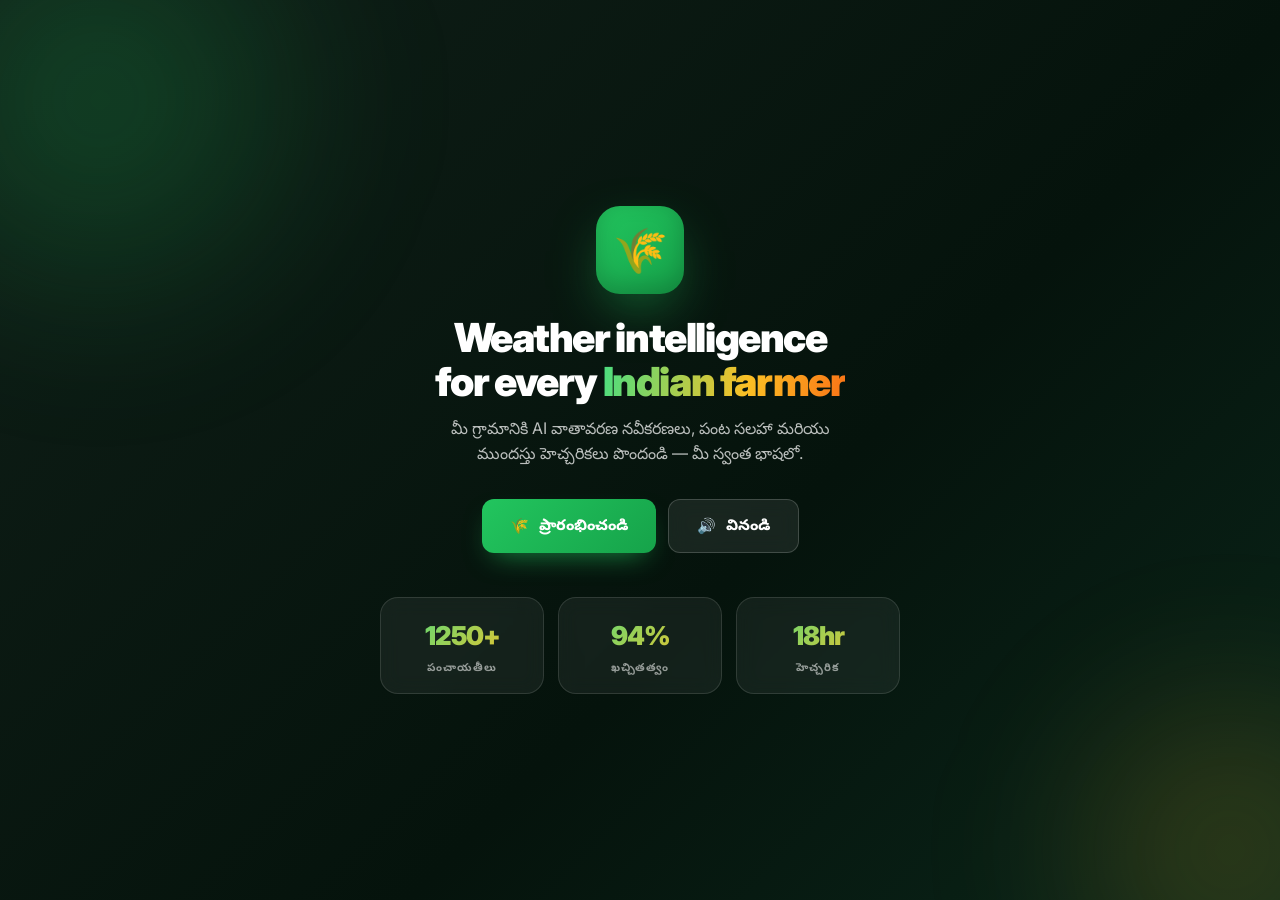
==== commit 98d76c9c: "Create index.html" ====
--- a/index.html
+++ b/index.html
@@ -1,586 +1,996 @@
 <!DOCTYPE html>
 <html lang="en">
 <head>
-<meta charset="UTF-8" />
-<meta name="viewport" content="width=device-width, initial-scale=1, viewport-fit=cover" />
-<meta name="theme-color" content="#f8fafc" />
-<title>Panchayat Weather AI — Farmer Dashboard</title>
-<link rel="preconnect" href="https://fonts.googleapis.com">
-<link rel="preconnect" href="https://fonts.gstatic.com" crossorigin>
-<link href="https://fonts.googleapis.com/css2?family=Inter:wght@400;500;600;700;800;900&family=Noto+Sans+Devanagari:wght@400;600;700&family=Noto+Sans+Telugu:wght@400;600;700&display=swap" rel="stylesheet">
-<style>
-/* ============================================================
-   PANCHAYAT WEATHER AI · SIH26074
-   One-screen Dashboard · Language in Profile · Indian Phone
-   ============================================================ */
-
-*{margin:0;padding:0;box-sizing:border-box;-webkit-tap-highlight-color:transparent}
-
-:root{
-  --brand:#16a34a;
-  --brand-dark:#15803d;
-  --brand-light:#dcfce7;
-  --brand-mid:#22c55e;
-  --bg:#f5f7fa;
-  --bg-2:#eef2f6;
-  --card:#ffffff;
-  --sidebar-1:#0d1b14;
-  --sidebar-2:#05130c;
-  --txt:#0f172a;
-  --txt-2:#475569;
-  --muted:#94a3b8;
-  --brd:#e5e7eb;
-  --brd-2:#eef2f6;
-  --amber:#f59e0b;
-  --amber-l:#fef3c7;
-  --red:#ef4444;
-  --red-l:#fee2e2;
-  --blue:#3b82f6;
-  --blue-l:#dbeafe;
-  --purple:#8b5cf6;
-  --purple-l:#ede9fe;
-  --orange:#f97316;
-  --orange-l:#ffedd5;
-  --ease:cubic-bezier(.22,1,.36,1);
-  --shadow-sm:0 1px 2px rgba(15,23,42,.04);
-  --shadow:0 4px 12px rgba(15,23,42,.06);
-  --shadow-lg:0 12px 28px rgba(15,23,42,.08);
-  --header-h:64px;
-  --sidebar-w:240px;
-}
-
-html,body{height:100%;overflow:hidden}
-
-body{
-  font-family:'Inter','Noto Sans Devanagari','Noto Sans Telugu',system-ui,-apple-system,sans-serif;
-  background:var(--bg);color:var(--txt);
-  -webkit-font-smoothing:antialiased;line-height:1.45;font-size:14px;
-}
-
-/* ============================================================
-   SPLASH
-   ============================================================ */
-#splash{position:fixed;inset:0;z-index:9999;background:var(--sidebar-1);display:grid;place-items:center;transition:opacity .5s,visibility .5s}
-#splash.hide{opacity:0;visibility:hidden}
-.splash-inner{display:flex;flex-direction:column;align-items:center;gap:18px}
-.splash-ring{width:60px;height:60px;border-radius:50%;border:3px solid rgba(255,255,255,.1);border-top-color:var(--brand-mid);border-right-color:#fbbf24;animation:spin .9s linear infinite}
-.splash-text{font-weight:800;letter-spacing:.2em;font-size:11px;color:rgba(255,255,255,.6);text-transform:uppercase}
-@keyframes spin{to{transform:rotate(360deg)}}
-
-/* ============================================================
-   AUTH SCREEN (Welcome + Login)
-   ============================================================ */
-#authScreen{
-  position:fixed;inset:0;z-index:1000;
-  background:linear-gradient(135deg,#0d1b14 0%,#05130c 60%,#0a2519 100%);
-  display:flex;align-items:center;justify-content:center;
-  padding:24px 20px;overflow-y:auto;scrollbar-width:none;
-}
-#authScreen::-webkit-scrollbar{display:none}
-#authScreen.hide{display:none}
-
-#authScreen::before{content:"";position:fixed;top:-200px;left:-200px;width:600px;height:600px;border-radius:50%;background:radial-gradient(circle,rgba(34,197,94,.22),transparent 65%);filter:blur(60px);pointer-events:none}
-#authScreen::after{content:"";position:fixed;bottom:-200px;right:-200px;width:500px;height:500px;border-radius:50%;background:radial-gradient(circle,rgba(251,191,36,.15),transparent 65%);filter:blur(60px);pointer-events:none}
-
-/* Welcome */
-.welcome-card{max-width:520px;width:100%;text-align:center;color:#fff;position:relative;z-index:1;animation:cardIn .8s var(--ease)}
-@keyframes cardIn{0%{opacity:0;transform:translateY(24px) scale(.97)}100%{opacity:1;transform:translateY(0) scale(1)}}
-
-.welcome-logo{width:84px;height:84px;border-radius:22px;background:linear-gradient(135deg,var(--brand-mid),var(--brand));display:grid;place-items:center;font-size:44px;margin:0 auto 20px;box-shadow:0 18px 50px -18px rgba(34,197,94,.9),inset 0 -8px 24px rgba(0,0,0,.2);animation:logoFloat 3.5s ease-in-out infinite}
-@keyframes logoFloat{0%,100%{transform:translateY(0)}50%{transform:translateY(-8px)}}
-
-.welcome-card h1{font-size:clamp(26px,4.5vw,38px);font-weight:900;letter-spacing:-1.3px;line-height:1.1;margin-bottom:12px}
-.welcome-card h1 .grad{background:linear-gradient(100deg,#4ade80,#fbbf24 60%,#f97316);-webkit-background-clip:text;background-clip:text;color:transparent}
-.welcome-card p{font-size:15px;color:rgba(255,255,255,.72);line-height:1.6;margin-bottom:28px;max-width:420px;margin-left:auto;margin-right:auto}
-
-.welcome-actions{display:flex;gap:12px;justify-content:center;flex-wrap:wrap}
-.welcome-stats-row{display:grid;grid-template-columns:repeat(3,1fr);gap:12px;margin-top:36px}
-.ws-item{padding:16px 10px;border-radius:16px;background:rgba(255,255,255,.06);border:1px solid rgba(255,255,255,.12);backdrop-filter:blur(10px);text-align:center}
-.ws-item .num{font-size:24px;font-weight:900;letter-spacing:-1px;background:linear-gradient(135deg,#4ade80,#fbbf24);-webkit-background-clip:text;background-clip:text;color:transparent}
-.ws-item .lbl{font-size:10.5px;color:rgba(255,255,255,.55);font-weight:700;text-transform:uppercase;letter-spacing:.08em;margin-top:3px}
-
-/* Login panel */
-.login-panel{max-width:440px;width:100%;background:#fff;border-radius:22px;padding:28px 26px;box-shadow:0 40px 90px -30px rgba(0,0,0,.7);position:relative;z-index:1;animation:cardIn .5s var(--ease)}
-.login-head{display:flex;align-items:center;justify-content:space-between;margin-bottom:20px;padding-bottom:16px;border-bottom:1px solid var(--brd-2)}
-.login-back{width:38px;height:38px;border-radius:11px;border:1px solid var(--brd);background:#fff;color:var(--txt-2);font-size:16px;cursor:pointer;display:grid;place-items:center;transition:.22s}
-.login-back:hover{background:var(--bg);transform:translateX(-2px)}
-.mini-brand{display:flex;align-items:center;gap:9px}
-.mini-brand .logo{width:36px;height:36px;border-radius:11px;background:linear-gradient(135deg,var(--brand-mid),var(--brand));display:grid;place-items:center;font-size:18px;box-shadow:0 6px 14px -6px rgba(34,197,94,.7)}
-.mini-brand .txt{font-size:13px;font-weight:800;line-height:1.15}
-.mini-brand .txt small{display:block;font-size:9.5px;color:var(--muted);letter-spacing:.1em;font-weight:700;margin-top:2px}
-
-.login-title{font-size:22px;font-weight:900;letter-spacing:-.5px;margin-bottom:6px}
-.login-sub{font-size:13.5px;color:var(--txt-2);margin-bottom:20px;line-height:1.5}
-
-.field{margin-bottom:14px}
-.field label{display:block;font-size:11.5px;font-weight:800;color:var(--txt-2);margin-bottom:7px;letter-spacing:.05em;text-transform:uppercase}
-.field input{width:100%;font-family:inherit;font-size:15px;font-weight:600;background:#fff;border:2px solid var(--brd);color:var(--txt);padding:13px 15px;border-radius:12px;outline:none;transition:.25s;min-height:50px}
-.field input:focus{border-color:var(--brand);box-shadow:0 0 0 4px rgba(34,197,94,.14)}
-.field input::placeholder{color:var(--muted);font-weight:500}
-
-/* Phone with +91 prefix */
-.phone-wrap{display:flex;align-items:stretch;background:#fff;border:2px solid var(--brd);border-radius:12px;overflow:hidden;transition:.25s;min-height:50px}
-.phone-wrap:focus-within{border-color:var(--brand);box-shadow:0 0 0 4px rgba(34,197,94,.14)}
-.phone-prefix{display:grid;place-items:center;padding:0 14px;background:var(--bg);color:var(--txt);font-weight:800;font-size:15px;border-right:1px solid var(--brd);flex-shrink:0}
-.phone-wrap input{border:none!important;box-shadow:none!important;flex:1;padding-left:14px;letter-spacing:.05em;font-weight:700;min-height:46px}
-.phone-wrap input:focus{box-shadow:none!important}
-.phone-hint{font-size:11.5px;color:var(--muted);margin-top:6px;font-weight:600}
-
-.role-grid{display:grid;grid-template-columns:repeat(3,1fr);gap:10px;margin-bottom:16px}
-.role-tile{font-family:inherit;cursor:pointer;padding:14px 8px;border-radius:14px;border:2px solid var(--brd);background:#fff;display:flex;flex-direction:column;align-items:center;gap:5px;text-align:center;transition:.22s;color:var(--txt);position:relative}
-.role-tile:hover{transform:translateY(-3px);border-color:var(--brand-mid)}
-.role-tile .em{font-size:24px}
-.role-tile .nm{font-size:11.5px;font-weight:700;line-height:1.2}
-.role-tile.active{border-color:var(--brand);background:var(--brand-light)}
-.role-tile.active::after{content:"✓";position:absolute;top:6px;right:6px;width:20px;height:20px;border-radius:50%;background:var(--brand);color:#fff;display:grid;place-items:center;font-size:11px;font-weight:900}
-
-.otp-row{display:grid;grid-template-columns:repeat(6,1fr);gap:8px;margin-bottom:18px}
-.otp-cell{width:100%;aspect-ratio:1;font-family:inherit;font-size:22px;font-weight:800;text-align:center;background:#fff;border:2px solid var(--brd);color:var(--txt);border-radius:12px;outline:none;transition:.2s}
-.otp-cell:focus{border-color:var(--brand);box-shadow:0 0 0 4px rgba(34,197,94,.14);transform:scale(1.05)}
-
-.btn{font-family:inherit;font-size:14.5px;font-weight:800;padding:14px 26px;border-radius:12px;border:none;cursor:pointer;transition:.25s;display:inline-flex;align-items:center;gap:9px;justify-content:center;min-height:50px}
-.btn:active{transform:scale(.97)}
-.btn-primary{background:linear-gradient(135deg,var(--brand-mid),var(--brand));color:#fff;box-shadow:0 12px 26px -12px rgba(34,197,94,.7);width:100%}
-.btn-primary:hover{transform:translateY(-2px);box-shadow:0 18px 36px -14px rgba(34,197,94,.9)}
-.btn-ghost{background:rgba(255,255,255,.08);color:#fff;border:1.5px solid rgba(255,255,255,.18);backdrop-filter:blur(10px)}
-.btn-ghost:hover{background:rgba(255,255,255,.16)}
-
-/* ============================================================
-   APP LAYOUT
-   ============================================================ */
-.app-layout{display:flex;height:100vh;overflow:hidden;background:var(--bg)}
-.app-layout.hide{display:none}
-
-/* SIDEBAR */
-.sidebar{
-  width:var(--sidebar-w);flex-shrink:0;
-  background:linear-gradient(180deg,var(--sidebar-1) 0%,var(--sidebar-2) 100%);
-  display:flex;flex-direction:column;color:#fff;
-  position:relative;overflow:hidden;transition:transform .3s var(--ease);z-index:20;
-}
-.sidebar::before{content:"";position:absolute;bottom:-100px;left:-100px;width:380px;height:380px;border-radius:50%;background:radial-gradient(circle,rgba(34,197,94,.15),transparent 70%);pointer-events:none}
-.sidebar-logo{padding:20px 18px 16px;display:flex;align-items:center;gap:10px;border-bottom:1px solid rgba(255,255,255,.06);position:relative}
-.sidebar-logo .logo{width:42px;height:42px;border-radius:12px;background:linear-gradient(135deg,var(--brand-mid),var(--brand));display:grid;place-items:center;font-size:22px;box-shadow:0 10px 26px -10px rgba(34,197,94,.8);flex-shrink:0}
-.sidebar-logo .brand{line-height:1.15;min-width:0}
-.sidebar-logo .brand h1{font-size:15px;font-weight:900;letter-spacing:-.2px;white-space:nowrap;overflow:hidden;text-overflow:ellipsis}
-.sidebar-logo .brand p{font-size:10px;color:rgba(255,255,255,.5);font-weight:600;letter-spacing:.05em;margin-top:2px}
-
-.sidebar-nav{flex:1;padding:12px 10px;overflow-y:auto;position:relative;scrollbar-width:none}
-.sidebar-nav::-webkit-scrollbar{display:none}
-
-.nav-section-title{font-size:9.5px;font-weight:800;color:rgba(255,255,255,.35);text-transform:uppercase;letter-spacing:.14em;padding:0 10px;margin:12px 0 6px}
-.nav-section-title:first-child{margin-top:0}
-
-.nav-item{display:flex;align-items:center;gap:11px;padding:10px 12px;border-radius:10px;margin-bottom:3px;color:rgba(255,255,255,.75);font-size:13.5px;font-weight:600;cursor:pointer;transition:.2s;font-family:inherit;border:none;background:transparent;width:100%;text-align:left;position:relative}
-.nav-item:hover{background:rgba(255,255,255,.06);color:#fff;transform:translateX(3px)}
-.nav-item.active{background:linear-gradient(135deg,rgba(34,197,94,.95),rgba(22,163,74,.95));color:#fff;box-shadow:0 10px 22px -10px rgba(34,197,94,.9)}
-.nav-item.active::before{content:"";position:absolute;left:-10px;top:50%;transform:translateY(-50%);width:3px;height:20px;background:#fbbf24;border-radius:0 3px 3px 0}
-.nav-item .ic{width:20px;height:20px;display:grid;place-items:center;font-size:16px;flex-shrink:0}
-.nav-item .label{flex:1;overflow:hidden;text-overflow:ellipsis;white-space:nowrap}
-.nav-item .badge{background:rgba(251,191,36,.95);color:#1a1a1a;font-size:9.5px;font-weight:800;padding:2px 6px;border-radius:100px;min-width:18px;text-align:center}
-
-.sidebar-footer{padding:16px;border-top:1px solid rgba(255,255,255,.06);position:relative;text-align:center}
-.sidebar-footer .illustration{font-size:42px;line-height:1;margin-bottom:8px;animation:logoFloat 4s ease-in-out infinite}
-.sidebar-footer h4{font-size:12.5px;font-weight:800;letter-spacing:-.2px;margin-bottom:3px}
-.sidebar-footer p{font-size:10px;color:rgba(255,255,255,.45);font-weight:600}
-
-/* MAIN AREA */
-.main-area{flex:1;display:flex;flex-direction:column;overflow:hidden;min-width:0}
-
-.topbar{height:var(--header-h);flex-shrink:0;background:#fff;border-bottom:1px solid var(--brd);padding:0 22px;display:flex;align-items:center;gap:14px;position:relative;z-index:10}
-.menu-btn{display:none;width:38px;height:38px;border-radius:11px;border:1px solid var(--brd);background:#fff;color:var(--txt-2);font-size:18px;cursor:pointer;place-items:center}
-.topbar-greeting{flex:1;min-width:0}
-.topbar-greeting h2{font-size:15.5px;font-weight:800;letter-spacing:-.3px;line-height:1.15;display:flex;align-items:center;gap:8px;white-space:nowrap;overflow:hidden;text-overflow:ellipsis}
-.topbar-greeting p{font-size:11.5px;color:var(--txt-2);font-weight:500;margin-top:2px}
-
-.topbar-actions{display:flex;align-items:center;gap:10px;flex-shrink:0}
-
-.loc-pill{display:flex;align-items:center;gap:7px;padding:8px 12px;border-radius:100px;background:var(--bg);border:1px solid var(--brd);font-size:12.5px;font-weight:700;color:var(--txt-2);cursor:pointer;transition:.22s;font-family:inherit}
-.loc-pill:hover{background:#fff;border-color:var(--brand-mid);color:var(--txt)}
-.loc-pill .ic{font-size:14px}
-.loc-pill .chev{font-size:9px;color:var(--muted)}
-
-.icon-btn{width:38px;height:38px;border-radius:11px;border:1px solid var(--brd);background:#fff;color:var(--txt-2);font-size:16px;cursor:pointer;display:grid;place-items:center;transition:.22s;position:relative}
-.icon-btn:hover{background:var(--bg);color:var(--brand);border-color:var(--brand-mid)}
-.icon-btn .dot{position:absolute;top:7px;right:8px;width:7px;height:7px;border-radius:50%;background:var(--red);border:2px solid #fff}
-.icon-btn.speaking{background:linear-gradient(135deg,var(--purple),#a855f7);color:#fff;border-color:transparent;animation:voicePulse 1s ease-in-out infinite}
-@keyframes voicePulse{0%,100%{transform:scale(1)}50%{transform:scale(1.06)}}
-
-.profile-trigger{display:flex;align-items:center;gap:9px;padding:4px 12px 4px 5px;border-radius:100px;background:#fff;border:1px solid var(--brd);cursor:pointer;transition:.22s;font-family:inherit;color:var(--txt)}
-.profile-trigger:hover{background:var(--bg);border-color:var(--brand-mid)}
-.profile-avatar{width:34px;height:34px;border-radius:50%;flex-shrink:0;background:linear-gradient(135deg,var(--brand-mid),var(--brand));display:grid;place-items:center;font-size:18px;color:#fff;box-shadow:0 5px 12px -5px rgba(34,197,94,.7)}
-.profile-info{line-height:1.15;text-align:left}
-.profile-info .nm{font-size:12.5px;font-weight:800;letter-spacing:-.2px}
-.profile-info .sub{font-size:10px;color:var(--muted);font-weight:600}
-
-/* CONTENT — no scroll on dashboard */
-.content{flex:1;overflow:hidden;padding:16px 22px 20px;position:relative}
-.app-page{display:none;height:100%}
-.app-page.active{display:block}
-.app-page.scrollable{overflow-y:auto;overflow-x:hidden;scrollbar-width:thin;padding-right:8px}
-.app-page.scrollable::-webkit-scrollbar{width:7px}
-.app-page.scrollable::-webkit-scrollbar-thumb{background:#dbe1e8;border-radius:4px}
-
-/* ============================================================
-   DASHBOARD — FITS IN ONE SCREEN
-   ============================================================ */
-#page-dashboard{
-  display:grid;
-  grid-template-rows:auto 1fr;
-  gap:14px;
-  animation:pageIn .4s var(--ease);
-}
-@keyframes pageIn{0%{opacity:0;transform:translateY(10px)}100%{opacity:1;transform:translateY(0)}}
-
-/* Stats strip */
-.stats-strip{
-  display:grid;
-  grid-template-columns:repeat(4,1fr);
-  gap:12px;
-}
-.stat-card{
-  padding:14px 16px;border-radius:14px;border:1px solid var(--brd);
-  position:relative;overflow:hidden;cursor:pointer;
-  transition:.25s var(--ease);background:#fff;
-  display:flex;flex-direction:column;gap:6px;
-}
-.stat-card:hover{transform:translateY(-3px);box-shadow:var(--shadow-lg)}
-.stat-card .sc-top{display:flex;align-items:center;gap:10px}
-.sc-icon{width:36px;height:36px;border-radius:10px;display:grid;place-items:center;font-size:18px;flex-shrink:0}
-.sc-label{font-size:11.5px;font-weight:700;color:var(--txt-2);letter-spacing:.01em;overflow:hidden;text-overflow:ellipsis;white-space:nowrap}
-.sc-value{font-size:22px;font-weight:900;letter-spacing:-.9px;line-height:1;margin-top:2px}
-.sc-foot{font-size:11px;font-weight:700;display:flex;align-items:center;gap:4px}
-.sc-foot.up{color:#059669}
-.sc-foot.warn{color:#d97706}
-.sc-foot.down{color:#dc2626}
-.sc-decoration{position:absolute;right:10px;bottom:8px;font-size:34px;opacity:.08;pointer-events:none}
-
-.stat-card.c-green{background:linear-gradient(160deg,var(--brand-light),#fff 85%)}
-.stat-card.c-green .sc-icon{background:var(--brand);color:#fff}
-.stat-card.c-blue{background:linear-gradient(160deg,var(--blue-l),#fff 85%)}
-.stat-card.c-blue .sc-icon{background:var(--blue);color:#fff}
-.stat-card.c-amber{background:linear-gradient(160deg,var(--amber-l),#fff 85%)}
-.stat-card.c-amber .sc-icon{background:var(--amber);color:#fff}
-.stat-card.c-red{background:linear-gradient(160deg,var(--red-l),#fff 85%)}
-.stat-card.c-red .sc-icon{background:var(--red);color:#fff}
-
-/* Two column layout */
-.dash-cols{
-  display:grid;
-  grid-template-columns:1.55fr 1fr;
-  gap:14px;
-  min-height:0;
-}
-.dash-col{
-  display:flex;
-  flex-direction:column;
-  gap:14px;
-  min-height:0;
-}
-
-/* Hero banner */
-.hero-banner{
-  position:relative;overflow:hidden;
-  border-radius:16px;padding:18px 20px;
-  background:linear-gradient(120deg,#0d1b14 0%,#14532d 55%,#166534 100%);
-  color:#fff;flex-shrink:0;
-  display:flex;align-items:center;gap:16px;
-}
-.hero-banner::before{content:"";position:absolute;top:-50%;right:-10%;width:280px;height:280px;border-radius:50%;background:radial-gradient(circle,rgba(251,191,36,.25),transparent 70%);filter:blur(30px);pointer-events:none}
-.hero-banner > *{position:relative;z-index:1}
-.hero-emoji{font-size:52px;line-height:1;filter:drop-shadow(0 6px 16px rgba(0,0,0,.4));animation:logoFloat 4s ease-in-out infinite;flex-shrink:0}
-.hero-text{flex:1;min-width:0}
-.hero-text .kick{font-size:10.5px;font-weight:800;letter-spacing:.14em;text-transform:uppercase;color:#fbbf24;margin-bottom:4px}
-.hero-text h3{font-size:19px;font-weight:900;letter-spacing:-.4px;line-height:1.15;margin-bottom:4px;white-space:nowrap;overflow:hidden;text-overflow:ellipsis}
-.hero-text p{font-size:12.5px;color:rgba(255,255,255,.75);font-weight:500}
-.hero-weather{display:flex;align-items:center;gap:14px;flex-shrink:0}
-.hero-temp{text-align:right;line-height:1}
-.hero-temp .t{font-size:34px;font-weight:900;letter-spacing:-1.5px}
-.hero-temp .t sup{font-size:.4em;font-weight:700;vertical-align:super}
-.hero-temp .c{font-size:11px;color:rgba(255,255,255,.7);font-weight:600;margin-top:3px}
-
-/* Generic panel */
-.panel{background:#fff;border:1px solid var(--brd);border-radius:16px;overflow:hidden;display:flex;flex-direction:column;min-height:0}
-.panel-head{padding:12px 16px;display:flex;align-items:center;justify-content:space-between;gap:10px;border-bottom:1px solid var(--brd-2);flex-shrink:0}
-.panel-head h3{font-size:13.5px;font-weight:800;letter-spacing:-.2px;display:flex;align-items:center;gap:7px}
-.panel-head .link{font-size:11.5px;font-weight:700;color:var(--brand);cursor:pointer;padding:4px 10px;border-radius:100px;background:var(--brand-light);transition:.22s;border:none;font-family:inherit}
-.panel-head .link:hover{background:#bbf7d0}
-
-/* Alerts mini-table */
-.alerts-panel{flex:1;min-height:0}
-.alerts-table{width:100%;border-collapse:collapse;overflow:hidden}
-.alerts-table thead th{text-align:left;font-size:10px;font-weight:800;color:var(--muted);letter-spacing:.08em;text-transform:uppercase;padding:8px 16px;background:var(--bg);border-bottom:1px solid var(--brd-2);white-space:nowrap}
-.alerts-table tbody td{padding:10px 16px;font-size:12.5px;font-weight:600;border-bottom:1px solid var(--brd-2);vertical-align:middle}
-.alerts-table tbody tr:last-child td{border-bottom:none}
-.alerts-table tbody tr{transition:background .2s}
-.alerts-table tbody tr:hover{background:var(--bg)}
-.alerts-table tbody td .row-flex{display:flex;align-items:center;gap:9px}
-.alerts-table tbody td .row-icon{width:30px;height:30px;border-radius:8px;flex-shrink:0;background:var(--bg);display:grid;place-items:center;font-size:14px}
-.alerts-table tbody td .row-strong{font-weight:800;letter-spacing:-.2px;font-size:12.5px}
-
-.chip{display:inline-flex;align-items:center;gap:4px;padding:3px 9px;border-radius:100px;font-size:10.5px;font-weight:800;letter-spacing:.02em}
-.chip.high{background:var(--red-l);color:#b91c1c}
-.chip.med{background:var(--amber-l);color:#b45309}
-.chip.low{background:var(--brand-light);color:#15803d}
-.chip.info{background:var(--blue-l);color:#1d4ed8}
-
-.row-arrow{color:var(--muted);font-size:15px;cursor:pointer;padding:4px;border-radius:6px;transition:.2s;background:transparent;border:none}
-.row-arrow:hover{background:var(--bg);color:var(--brand)}
-
-/* Quick actions strip at bottom of left column */
-.qa-strip{display:grid;grid-template-columns:repeat(4,1fr);gap:10px;flex-shrink:0}
-.qa-strip .qa{padding:12px 10px;border-radius:12px;cursor:pointer;border:1px solid var(--brd);background:#fff;transition:.22s;display:flex;align-items:center;gap:9px;font-family:inherit;color:var(--txt);text-align:left}
-.qa-strip .qa:hover{transform:translateY(-3px);box-shadow:var(--shadow-lg);border-color:var(--brand-mid)}
-.qa-strip .qa-ic{width:32px;height:32px;border-radius:9px;display:grid;place-items:center;font-size:16px;flex-shrink:0}
-.qa-strip .qa-name{font-size:11.5px;font-weight:800;letter-spacing:-.1px;line-height:1.15}
-.qa-strip .qa.c-1 .qa-ic{background:var(--orange-l);color:var(--orange)}
-.qa-strip .qa.c-2 .qa-ic{background:var(--blue-l);color:var(--blue)}
-.qa-strip .qa.c-3 .qa-ic{background:var(--purple-l);color:var(--purple)}
-.qa-strip .qa.c-4 .qa-ic{background:var(--brand-light);color:var(--brand)}
-
-/* Right column: profile card + map + emergency */
-.profile-card-dash{background:linear-gradient(135deg,#f97316,#ea580c);color:#fff;border-radius:16px;padding:14px 16px;flex-shrink:0;position:relative;overflow:hidden;display:flex;align-items:center;gap:12px}
-.profile-card-dash::before{content:"";position:absolute;top:-40%;right:-10%;width:160px;height:160px;border-radius:50%;background:radial-gradient(circle,rgba(255,255,255,.2),transparent 70%);filter:blur(20px)}
-.profile-card-dash > *{position:relative;z-index:1}
-.profile-card-dash .avatar{width:48px;height:48px;border-radius:50%;background:rgba(255,255,255,.22);border:2px solid rgba(255,255,255,.4);display:grid;place-items:center;font-size:24px;flex-shrink:0}
-.profile-card-dash .info{flex:1;min-width:0;line-height:1.2}
-.profile-card-dash .info .nm{font-size:14px;font-weight:900;letter-spacing:-.2px;white-space:nowrap;overflow:hidden;text-overflow:ellipsis}
-.profile-card-dash .info .sub{font-size:11px;opacity:.85;font-weight:600;margin-top:2px;white-space:nowrap;overflow:hidden;text-overflow:ellipsis}
-.profile-card-dash .edit-btn{background:rgba(255,255,255,.2);border:1px solid rgba(255,255,255,.35);color:#fff;font-family:inherit;font-size:11px;font-weight:800;padding:6px 12px;border-radius:100px;cursor:pointer;transition:.2s;flex-shrink:0}
-.profile-card-dash .edit-btn:hover{background:rgba(255,255,255,.3)}
-
-/* Map in right column */
-.map-panel{flex:1;min-height:0;background:#fff;border:1px solid var(--brd);border-radius:16px;overflow:hidden;display:flex;flex-direction:column}
-.map-head{padding:11px 14px;display:flex;align-items:center;justify-content:space-between;border-bottom:1px solid var(--brd-2);flex-shrink:0}
-.map-head h3{font-size:13px;font-weight:800;display:flex;align-items:center;gap:7px}
-.map-status{font-size:10.5px;font-weight:800;padding:3px 9px;border-radius:100px;background:var(--brand-light);color:var(--brand-dark);display:flex;align-items:center;gap:5px}
-.map-status .dot{width:6px;height:6px;border-radius:50%;background:currentColor;animation:pulseDot 1.4s ease-in-out infinite}
-@keyframes pulseDot{0%,100%{opacity:1;transform:scale(1)}50%{opacity:.5;transform:scale(1.3)}}
-.map-status.err{background:var(--red-l);color:#b91c1c}
-.map-status.warn{background:var(--amber-l);color:#b45309}
-
-.map-wrap{flex:1;position:relative;min-height:0;background:radial-gradient(ellipse at 30% 40%,rgba(34,197,94,.06),transparent 60%),linear-gradient(135deg,#eef7f0,#e0f0e5);overflow:hidden}
-.map-grid-lines{position:absolute;inset:0;background-image:linear-gradient(rgba(34,197,94,.07) 1px,transparent 1px),linear-gradient(90deg,rgba(34,197,94,.07) 1px,transparent 1px);background-size:32px 32px}
-.map-road{position:absolute;height:2px;background:linear-gradient(90deg,transparent,rgba(148,163,184,.55),transparent);border-radius:2px}
-.map-water{position:absolute;border-radius:50% 40% 55% 45%;background:rgba(147,197,253,.35);filter:blur(.5px)}
-.map-label{position:absolute;font-size:9.5px;font-weight:700;color:#64748b;background:rgba(255,255,255,.75);padding:2px 6px;border-radius:5px;backdrop-filter:blur(4px);border:1px solid rgba(148,163,184,.2);white-space:nowrap}
-
-.farmer-pin{position:absolute;top:50%;left:50%;transform:translate(-50%,-50%);z-index:5}
-.farmer-pin .pin{width:46px;height:46px;border-radius:50%;background:linear-gradient(135deg,#f97316,#ea580c);display:grid;place-items:center;font-size:22px;color:#fff;position:relative;box-shadow:0 10px 24px -8px rgba(249,115,22,.9),0 0 0 6px rgba(249,115,22,.2);animation:pinBob 2.5s ease-in-out infinite}
-@keyframes pinBob{0%,100%{transform:translateY(0)}50%{transform:translateY(-5px)}}
-.farmer-pin .pin::before,.farmer-pin .pin::after{content:"";position:absolute;inset:-6px;border-radius:50%;border:2px solid rgba(249,115,22,.5);animation:radarPing 2.4s ease-out infinite;pointer-events:none}
-.farmer-pin .pin::after{animation-delay:1.2s}
-@keyframes radarPing{0%{transform:scale(.9);opacity:.9}100%{transform:scale(2.4);opacity:0}}
-.farmer-pin .label{position:absolute;top:calc(100% + 8px);left:50%;transform:translateX(-50%);background:linear-gradient(135deg,var(--brand-mid),var(--brand));color:#fff;font-size:10.5px;font-weight:800;padding:4px 11px;border-radius:100px;white-space:nowrap;box-shadow:0 6px 16px -5px rgba(34,197,94,.8)}
-
-.village-marker{position:absolute;transform:translate(-50%,-50%);display:flex;flex-direction:column;align-items:center;gap:3px;cursor:pointer;transition:.22s}
-.village-marker:hover{transform:translate(-50%,-50%) scale(1.15)}
-.village-marker .vm-dot{width:22px;height:22px;border-radius:50%;background:#fff;border:2px solid var(--brand);display:grid;place-items:center;font-size:10px;box-shadow:0 4px 10px -4px rgba(15,23,42,.3)}
-.village-marker .vm-name{font-size:9px;font-weight:700;color:var(--txt);background:rgba(255,255,255,.92);padding:1px 5px;border-radius:4px;border:1px solid var(--brd);white-space:nowrap}
-.village-marker.alert .vm-dot{border-color:var(--amber);background:var(--amber-l)}
-.village-marker.danger .vm-dot{border-color:var(--red);background:var(--red-l)}
-
-.map-zoom{position:absolute;right:10px;top:10px;display:flex;flex-direction:column;gap:4px;background:rgba(255,255,255,.95);padding:4px;border-radius:10px;border:1px solid var(--brd);box-shadow:var(--shadow-sm)}
-.map-zoom button{width:28px;height:28px;border-radius:7px;border:none;background:transparent;color:var(--txt-2);font-size:16px;font-weight:700;cursor:pointer;transition:.2s}
-.map-zoom button:hover{background:var(--bg);color:var(--brand)}
-
-.gps-badge{position:absolute;top:10px;left:10px;background:rgba(255,255,255,.95);border-radius:100px;padding:6px 12px;font-size:10.5px;font-weight:700;color:var(--txt-2);display:flex;align-items:center;gap:6px;border:1px solid var(--brd);box-shadow:var(--shadow-sm)}
-.gps-badge .dot{width:6px;height:6px;border-radius:50%;background:#10b981;animation:pulseDot 1.4s ease-in-out infinite}
-.gps-badge.searching .dot{background:var(--amber)}
-.gps-badge.error .dot{background:var(--red)}
-
-.map-foot{padding:8px 14px;border-top:1px solid var(--brd-2);display:flex;align-items:center;justify-content:space-between;flex-shrink:0;background:#fff}
-.map-foot .coords{font-size:10.5px;color:var(--muted);font-weight:700;font-family:ui-monospace,monospace}
-.map-foot .refresh{font-size:11px;font-weight:800;color:var(--brand);cursor:pointer;background:var(--brand-light);padding:4px 10px;border-radius:100px;border:none;font-family:inherit;transition:.2s}
-.map-foot .refresh:hover{background:#bbf7d0}
-
-/* Emergency card */
-.emergency-card{padding:14px 16px;border-radius:16px;color:#fff;background:linear-gradient(135deg,#f97316,#ea580c 60%,#dc2626);position:relative;overflow:hidden;flex-shrink:0}
-.emergency-card::before{content:"";position:absolute;top:-40%;right:-10%;width:200px;height:200px;border-radius:50%;background:radial-gradient(circle,rgba(255,255,255,.22),transparent 70%);filter:blur(20px)}
-.emergency-card > *{position:relative;z-index:1}
-.emergency-card .ec-row{display:flex;align-items:center;gap:12px;margin-bottom:10px}
-.emergency-card .ec-icon{width:42px;height:42px;border-radius:12px;background:rgba(255,255,255,.22);border:1px solid rgba(255,255,255,.3);display:grid;place-items:center;font-size:20px;flex-shrink:0}
-.emergency-card h3{font-size:14px;font-weight:900;letter-spacing:-.2px;line-height:1.15}
-.emergency-card p{font-size:11.5px;opacity:.92;line-height:1.45;font-weight:500;margin-bottom:10px}
-.emergency-btn{background:#fff;color:#dc2626;border:none;padding:9px 16px;border-radius:100px;font-family:inherit;font-size:12px;font-weight:800;cursor:pointer;transition:.2s;display:inline-flex;align-items:center;gap:5px}
-.emergency-btn:hover{transform:translateY(-2px);box-shadow:0 6px 14px -4px rgba(0,0,0,.3)}
-
-/* ============================================================
-   FEATURE PAGES (scrollable)
-   ============================================================ */
-.page-head{margin-bottom:16px;display:flex;align-items:flex-end;justify-content:space-between;flex-wrap:wrap;gap:10px}
-.page-head h2{font-size:22px;font-weight:900;letter-spacing:-.6px;line-height:1.1;display:flex;align-items:center;gap:9px}
-.page-head h2 .grad{background:linear-gradient(100deg,var(--brand),#fbbf24);-webkit-background-clip:text;background-clip:text;color:transparent}
-.page-head p{font-size:13px;color:var(--txt-2);margin-top:3px;max-width:640px}
-
-.grid-2{display:grid;grid-template-columns:repeat(2,1fr);gap:14px}
-.grid-3{display:grid;grid-template-columns:repeat(3,1fr);gap:14px}
-.grid-4{display:grid;grid-template-columns:repeat(4,1fr);gap:12px}
-@media(max-width:1000px){.grid-4{grid-template-columns:repeat(2,1fr)}.grid-3{grid-template-columns:repeat(2,1fr)}}
-@media(max-width:620px){.grid-2,.grid-3,.grid-4{grid-template-columns:1fr}}
-
-.card{background:#fff;border:1px solid var(--brd);border-radius:14px;padding:16px;transition:.22s}
-.card:hover{box-shadow:var(--shadow-lg);transform:translateY(-2px)}
-.card .card-ic{width:44px;height:44px;border-radius:12px;display:grid;place-items:center;font-size:22px;margin-bottom:10px}
-.card h3{font-size:14.5px;font-weight:800;letter-spacing:-.2px;margin-bottom:5px}
-.card p{font-size:12.5px;color:var(--txt-2);line-height:1.5}
-
-/* Weather hero */
-.weather-hero{display:flex;align-items:center;gap:18px;flex-wrap:wrap;padding:20px;border-radius:16px;background:linear-gradient(135deg,#dbeafe,#dcfce7);border:1px solid #bfdbfe;margin-bottom:16px}
-.weather-hero .wh-emoji{font-size:56px;line-height:1;filter:drop-shadow(0 6px 16px rgba(59,130,246,.3))}
-.weather-hero .wh-temp{font-size:clamp(40px,6vw,56px);font-weight:900;letter-spacing:-2.5px;line-height:.95}
-.weather-hero .wh-temp sup{font-size:.4em;font-weight:700;vertical-align:super}
-.weather-hero .wh-info{flex:1;min-width:160px}
-.weather-hero .wh-info .cond{font-size:14px;font-weight:700;margin-top:5px}
-.weather-hero .wh-info .range{font-size:12.5px;color:var(--txt-2);font-weight:600;margin-top:3px}
-
-.hourly-row{display:flex;gap:10px;overflow-x:auto;padding:4px 2px 10px;margin-bottom:16px}
-.hourly-row::-webkit-scrollbar{height:5px}
-.hourly-row::-webkit-scrollbar-thumb{background:#dbe1e8;border-radius:3px}
-.hourly-card{flex:0 0 78px;padding:11px 6px;border-radius:12px;background:#fff;border:1px solid var(--brd);text-align:center;transition:.22s}
-.hourly-card:hover{transform:translateY(-3px);box-shadow:var(--shadow-lg)}
-.hourly-card .h{font-size:10.5px;font-weight:800;color:var(--muted);text-transform:uppercase}
-.hourly-card .e{font-size:22px;margin:5px 0;line-height:1}
-.hourly-card .t{font-size:13.5px;font-weight:800}
-
-.metric-grid{display:grid;grid-template-columns:repeat(4,1fr);gap:12px}
-@media(max-width:900px){.metric-grid{grid-template-columns:repeat(2,1fr)}}
-.metric-tile{padding:13px 15px;border-radius:12px;background:#fff;border:1px solid var(--brd);transition:.22s}
-.metric-tile:hover{transform:translateY(-2px);box-shadow:var(--shadow-lg)}
-.metric-tile .k{font-size:10.5px;font-weight:800;color:var(--muted);text-transform:uppercase;letter-spacing:.06em;margin-bottom:5px}
-.metric-tile .v{font-size:19px;font-weight:900;letter-spacing:-.5px}
-.metric-tile .v small{font-size:11.5px;font-weight:700;color:var(--muted);margin-left:2px}
-
-/* Forecast */
-.fc-day{padding:16px 12px;border-radius:14px;background:#fff;border:1px solid var(--brd);text-align:center;transition:.22s}
-.fc-day:hover{transform:translateY(-4px);box-shadow:var(--shadow-lg)}
-.fc-day .d{font-size:11px;font-weight:800;color:var(--muted);text-transform:uppercase;letter-spacing:.05em}
-.fc-day .e{font-size:30px;margin:8px 0}
-.fc-day .hi{font-size:19px;font-weight:900;letter-spacing:-.5px}
-.fc-day .lo{font-size:12px;color:var(--muted);font-weight:700}
-
-/* AI Guard */
-.guard-banner{padding:20px;border-radius:16px;background:linear-gradient(135deg,var(--purple-l),#fce7f3);border:1px solid #c4b5fd;margin-bottom:16px;display:flex;align-items:center;gap:16px}
-.guard-banner .gb-ic{width:54px;height:54px;border-radius:14px;flex-shrink:0;background:linear-gradient(135deg,#8b5cf6,#a855f7);color:#fff;display:grid;place-items:center;font-size:26px;box-shadow:0 10px 22px -10px rgba(139,92,246,.7)}
-.guard-banner h3{font-size:16px;font-weight:900;letter-spacing:-.2px;margin-bottom:3px}
-.guard-banner p{font-size:12.5px;color:#6d28d9;font-weight:600;line-height:1.5}
-
-.guard-days{display:grid;grid-template-columns:repeat(auto-fit,minmax(160px,1fr));gap:12px}
-.gd-card{padding:14px;border-radius:14px;background:#fff;border:1px solid var(--brd);position:relative;transition:.22s}
-.gd-card:hover{transform:translateY(-3px);box-shadow:var(--shadow-lg)}
-.gd-card .gd-day{font-size:10.5px;font-weight:800;color:var(--muted);text-transform:uppercase;letter-spacing:.08em;margin-bottom:5px}
-.gd-card .gd-title{font-size:13.5px;font-weight:800;margin-bottom:3px;display:flex;align-items:center;gap:6px}
-.gd-card .gd-msg{font-size:11.5px;color:var(--txt-2);line-height:1.45}
-.gd-card.sev-high{border-left:4px solid var(--red)}
-.gd-card.sev-med{border-left:4px solid var(--amber)}
-.gd-card.sev-low{border-left:4px solid var(--brand)}
-
-/* Alerts */
-.alert-item{padding:14px;border-radius:14px;background:#fff;border:1px solid var(--brd);margin-bottom:10px;display:flex;gap:12px;align-items:flex-start;border-left:4px solid var(--brd);transition:.22s}
-.alert-item:hover{transform:translateX(4px);box-shadow:var(--shadow)}
-.alert-item.sev-high{border-left-color:var(--red);background:linear-gradient(90deg,var(--red-l) 0%,#fff 45%)}
-.alert-item.sev-med{border-left-color:var(--amber);background:linear-gradient(90deg,var(--amber-l) 0%,#fff 45%)}
-.alert-item.sev-low{border-left-color:var(--brand);background:linear-gradient(90deg,var(--brand-light) 0%,#fff 45%)}
-.alert-item .ai-ic{width:38px;height:38px;border-radius:11px;flex-shrink:0;display:grid;place-items:center;font-size:18px;background:var(--bg)}
-.alert-item h4{font-size:13.5px;font-weight:800;margin-bottom:3px;display:flex;align-items:center;gap:8px;flex-wrap:wrap}
-.alert-item p{font-size:12px;color:var(--txt-2);line-height:1.5}
-.alert-item .alert-time{font-size:10.5px;color:var(--muted);margin-top:5px;font-weight:700}
-
-/* Panchayat */
-.broadcast-panel{padding:20px;border-radius:16px;background:linear-gradient(135deg,var(--brand-light),#fff);border:1px solid #bbf7d0;margin-bottom:16px}
-.broadcast-panel h3{font-size:15px;font-weight:900;letter-spacing:-.2px;margin-bottom:5px;display:flex;align-items:center;gap:9px}
-.broadcast-panel p{font-size:12.5px;color:var(--txt-2);margin-bottom:14px}
-.broadcast-btns{display:grid;grid-template-columns:1fr 1fr;gap:10px;max-width:520px}
-@media(max-width:520px){.broadcast-btns{grid-template-columns:1fr}}
-.broadcast-btn{display:flex;align-items:center;gap:11px;padding:12px 14px;border-radius:12px;border:1.5px solid var(--brd);background:#fff;cursor:pointer;font-family:inherit;color:var(--txt);transition:.22s;text-align:left}
-.broadcast-btn:hover{transform:translateY(-2px);box-shadow:var(--shadow-lg);border-color:var(--brand-mid)}
-.broadcast-btn .bb-ic{width:38px;height:38px;border-radius:10px;background:linear-gradient(135deg,var(--brand-mid),var(--brand));color:#fff;display:grid;place-items:center;font-size:18px;flex-shrink:0}
-.broadcast-btn .bb-name{font-size:12.5px;font-weight:800}
-.broadcast-btn .bb-sub{font-size:10.5px;color:var(--muted);font-weight:600;margin-top:2px}
-
-.panch-table{width:100%;border-collapse:collapse;background:#fff;border-radius:14px;overflow:hidden;border:1px solid var(--brd)}
-.panch-table thead th{text-align:left;font-size:10.5px;font-weight:800;color:var(--muted);letter-spacing:.08em;text-transform:uppercase;padding:12px 16px;background:var(--bg);border-bottom:1px solid var(--brd-2);white-space:nowrap}
-.panch-table tbody td{padding:13px 16px;font-size:12.5px;font-weight:600;border-bottom:1px solid var(--brd-2)}
-.panch-table tbody tr:last-child td{border-bottom:none}
-.panch-table tbody tr:hover{background:var(--bg)}
-
-/* Reports */
-.report-stat{padding:16px;border-radius:14px;background:#fff;border:1px solid var(--brd);transition:.22s}
-.report-stat .k{font-size:11.5px;font-weight:700;color:var(--txt-2);margin-bottom:5px}
-.report-stat .v{font-size:26px;font-weight:900;letter-spacing:-1px}
-
-/* ============================================================
-   PROFILE MENU
-   ============================================================ */
-.profile-menu{position:fixed;top:calc(var(--header-h) + 8px);right:20px;z-index:150;background:#fff;border-radius:14px;border:1px solid var(--brd);box-shadow:0 20px 50px -20px rgba(15,23,42,.25);width:290px;padding:8px;opacity:0;visibility:hidden;transform:translateY(-8px);transition:.22s var(--ease)}
-.profile-menu.open{opacity:1;visibility:visible;transform:translateY(0)}
-.pm-header{padding:12px;border-bottom:1px solid var(--brd-2);margin-bottom:6px;display:flex;align-items:center;gap:11px}
-.pm-header .avatar{width:44px;height:44px;border-radius:50%;background:linear-gradient(135deg,var(--brand-mid),var(--brand));display:grid;place-items:center;font-size:22px;color:#fff;flex-shrink:0}
-.pm-header .info{line-height:1.2;overflow:hidden;min-width:0}
-.pm-header .info .nm{font-size:13.5px;font-weight:800;white-space:nowrap;overflow:hidden;text-overflow:ellipsis}
-.pm-header .info .sub{font-size:11px;color:var(--muted);font-weight:600;margin-top:2px}
-
-.pm-section-title{font-size:9.5px;font-weight:800;color:var(--muted);letter-spacing:.1em;text-transform:uppercase;padding:10px 12px 6px}
-
-.pm-lang-row{display:grid;grid-template-columns:repeat(3,1fr);gap:6px;padding:0 8px 8px}
-.pm-lang{padding:9px 5px;border-radius:10px;cursor:pointer;border:1.5px solid var(--brd);background:#fff;display:flex;flex-direction:column;align-items:center;gap:2px;font-family:inherit;transition:.22s}
-.pm-lang:hover{border-color:var(--brand-mid)}
-.pm-lang .flag{font-size:16px}
-.pm-lang .nm{font-size:10.5px;font-weight:800;color:var(--txt)}
-.pm-lang.active{border-color:var(--brand);background:var(--brand-light)}
-
-.pm-item{display:flex;align-items:center;gap:10px;padding:10px 12px;border-radius:10px;cursor:pointer;font-family:inherit;font-size:13px;font-weight:600;border:none;background:transparent;color:var(--txt);width:100%;text-align:left;transition:.2s}
-.pm-item:hover{background:var(--bg)}
-.pm-item .ic{width:20px;height:20px;display:grid;place-items:center;font-size:15px;color:var(--txt-2)}
-.pm-item.danger{color:#dc2626}
-.pm-item.danger .ic{color:#dc2626}
-.pm-item.danger:hover{background:var(--red-l)}
-
-/* ============================================================
-   MOBILE
-   ============================================================ */
-.sidebar-backdrop{position:fixed;inset:0;background:rgba(15,23,42,.5);z-index:15;opacity:0;visibility:hidden;transition:.3s}
-.sidebar-backdrop.open{opacity:1;visibility:visible}
-
-@media(max-width:1000px){
-  .dash-cols{grid-template-columns:1fr 1fr}
-}
-@media(max-width:820px){
-  .sidebar{position:fixed;height:100vh;transform:translateX(-100%);box-shadow:20px 0 40px -20px rgba(0,0,0,.5)}
-  .sidebar.open{transform:translateX(0)}
-  .menu-btn{display:grid}
-  .topbar{padding:0 14px;gap:10px}
-  .topbar-greeting h2{font-size:14px}
-  .topbar-greeting p{display:none}
-  .loc-pill{padding:7px 10px;font-size:11.5px}
-  .loc-pill .loc-text{max-width:90px;overflow:hidden;text-overflow:ellipsis;white-space:nowrap}
-  .profile-info{display:none}
-  .content{padding:12px 14px 16px;overflow-y:auto}
-  #page-dashboard{grid-template-rows:auto auto;height:auto}
-  .dash-cols{grid-template-columns:1fr}
-  .stats-strip{grid-template-columns:1fr 1fr;gap:10px}
-  .qa-strip{grid-template-columns:1fr 1fr}
-  .map-panel{min-height:300px}
-  .alerts-panel{min-height:0}
-}
-@media(max-width:520px){
-  .stats-strip{grid-template-columns:1fr}
-  .hero-banner{flex-direction:column;align-items:flex-start;gap:10px}
-  .hero-weather{width:100%}
-}
-
-/* ============================================================
-   TOAST
-   ============================================================ */
-#toast{position:fixed;bottom:20px;left:50%;transform:translate(-50%,160%);background:#0f172a;color:#fff;font-weight:700;font-size:13.5px;padding:12px 22px;border-radius:100px;z-index:900;box-shadow:0 20px 50px -14px rgba(15,23,42,.4);transition:transform .4s var(--ease);max-width:90vw;text-align:center;pointer-events:none}
-#toast.show{transform:translate(-50%,0)}
-
-::selection{background:rgba(34,197,94,.25)}
-</style>
+  <meta charset="UTF-8">
+  <meta name="viewport" content="width=device-width, initial-scale=1, viewport-fit=cover">
+  <meta name="theme-color" content="#f8fafc">
+  <title>Panchayat Weather AI — Farmer Dashboard</title>
+  <link rel="preconnect" href="https://fonts.googleapis.com">
+  <link rel="preconnect" href="https://fonts.gstatic.com" crossorigin>
+  <link href="https://fonts.googleapis.com/css2?family=Inter:wght@400;500;600;700;800;900&family=Noto+Sans+Devanagari:wght@400;600;700&family=Noto+Sans+Telugu:wght@400;600;700&display=swap" rel="stylesheet">
+  <style>
+    /* ============================================================
+       PANCHAYAT WEATHER AI · Farmer Dashboard
+       Modern app layout · Sidebar · Topbar · Live Farm Map
+       ============================================================ */
+    *{margin:0;padding:0;box-sizing:border-box;-webkit-tap-highlight-color:transparent}
+    :root{
+      --brand:#16a34a; --brand-dark:#15803d; --brand-light:#dcfce7; --brand-mid:#22c55e;
+      --bg:#f5f7fa; --card:#ffffff; --sidebar-1:#0f1e17; --sidebar-2:#05130c;
+      --txt:#0f172a; --txt-2:#475569; --muted:#94a3b8; --brd:#e5e7eb; --brd-2:#eef2f6;
+      --amber:#f59e0b; --amber-l:#fef3c7; --red:#ef4444; --red-l:#fee2e2;
+      --blue:#3b82f6; --blue-l:#dbeafe; --purple:#8b5cf6; --purple-l:#ede9fe;
+      --orange:#f97316; --orange-l:#ffedd5;
+      --ease:cubic-bezier(.22,1,.36,1);
+      --shadow-sm:0 1px 2px rgba(15,23,42,.04),0 1px 3px rgba(15,23,42,.06);
+      --shadow:0 4px 12px rgba(15,23,42,.06),0 2px 4px rgba(15,23,42,.04);
+      --shadow-lg:0 12px 28px rgba(15,23,42,.08),0 4px 8px rgba(15,23,42,.04);
+      --r:16px;
+    }
+    html,body{height:100%;overflow:hidden}
+    body{
+      font-family:'Inter','Noto Sans Devanagari','Noto Sans Telugu',system-ui,-apple-system,sans-serif;
+      background:var(--bg);color:var(--txt);
+      -webkit-font-smoothing:antialiased;line-height:1.5;font-size:14.5px;
+    }
+
+    /* ============================================================
+       SPLASH
+       ============================================================ */
+    #splash{
+      position:fixed;inset:0;z-index:9999;background:var(--sidebar-1);
+      display:grid;place-items:center;transition:opacity .6s,visibility .6s;
+    }
+    #splash.hide{opacity:0;visibility:hidden}
+    .splash-inner{display:flex;flex-direction:column;align-items:center;gap:20px}
+    .splash-ring{width:64px;height:64px;border-radius:50%;border:3px solid rgba(255,255,255,.1);border-top-color:var(--brand-mid);border-right-color:#fbbf24;animation:spin .9s linear infinite}
+    .splash-text{font-weight:800;letter-spacing:.2em;font-size:11px;color:rgba(255,255,255,.6);text-transform:uppercase}
+    @keyframes spin{to{transform:rotate(360deg)}}
+
+    /* ============================================================
+       AUTH OVERLAY (reduced steps, direct entry)
+       ============================================================ */
+    .auth-overlay{
+      position:fixed;inset:0;z-index:1000;
+      background:linear-gradient(135deg,#0f1e17 0%,#05130c 60%,#0a2519 100%);
+      display:none;overflow-y:auto;scrollbar-width:none;
+    }
+    .auth-overlay.active{display:block}
+    .auth-overlay::-webkit-scrollbar{display:none}
+    .auth-overlay::before{
+      content:"";position:fixed;top:-200px;left:-200px;
+      width:600px;height:600px;border-radius:50%;
+      background:radial-gradient(circle,rgba(34,197,94,.25),transparent 65%);
+      filter:blur(60px);pointer-events:none;
+    }
+    .auth-overlay::after{
+      content:"";position:fixed;bottom:-200px;right:-200px;
+      width:500px;height:500px;border-radius:50%;
+      background:radial-gradient(circle,rgba(251,191,36,.18),transparent 65%);
+      filter:blur(60px);pointer-events:none;
+    }
+    .auth-wrap{
+      min-height:100vh;display:flex;align-items:center;justify-content:center;
+      padding:32px 20px;position:relative;z-index:1;
+    }
+    .welcome-card{
+      max-width:520px;width:100%;text-align:center;color:#fff;
+      animation:cardIn .8s var(--ease);
+    }
+    @keyframes cardIn{0%{opacity:0;transform:translateY(30px) scale(.96)}100%{opacity:1;transform:translateY(0) scale(1)}}
+    .welcome-logo{
+      width:88px;height:88px;border-radius:24px;
+      background:linear-gradient(135deg,var(--brand-mid),var(--brand));
+      display:grid;place-items:center;font-size:44px;
+      margin:0 auto 22px;
+      box-shadow:0 20px 60px -20px rgba(34,197,94,.9),inset 0 -8px 24px rgba(0,0,0,.2);
+      animation:logoFloat 3.5s ease-in-out infinite;
+    }
+    @keyframes logoFloat{0%,100%{transform:translateY(0)}50%{transform:translateY(-8px)}}
+    .welcome-card h1{
+      font-size:clamp(28px,5vw,40px);font-weight:900;
+      letter-spacing:-1.4px;line-height:1.1;margin-bottom:12px;
+    }
+    .welcome-card h1 .grad{
+      background:linear-gradient(100deg,#4ade80,#fbbf24 60%,#f97316);
+      -webkit-background-clip:text;background-clip:text;color:transparent;
+    }
+    .welcome-card p{
+      font-size:16px;color:rgba(255,255,255,.72);
+      line-height:1.6;margin-bottom:32px;max-width:440px;margin-left:auto;margin-right:auto;
+    }
+    .welcome-actions{display:flex;gap:12px;justify-content:center;flex-wrap:wrap}
+    .welcome-stats-row{
+      display:grid;grid-template-columns:repeat(3,1fr);gap:14px;margin-top:44px;
+    }
+    .ws-item{
+      padding:18px 12px;border-radius:18px;
+      background:rgba(255,255,255,.06);border:1px solid rgba(255,255,255,.12);
+      backdrop-filter:blur(10px);text-align:center;
+    }
+    .ws-item .num{
+      font-size:26px;font-weight:900;letter-spacing:-1px;
+      background:linear-gradient(135deg,#4ade80,#fbbf24);
+      -webkit-background-clip:text;background-clip:text;color:transparent;
+    }
+    .ws-item .lbl{font-size:11px;color:rgba(255,255,255,.55);font-weight:700;text-transform:uppercase;letter-spacing:.08em;margin-top:4px}
+
+    /* Direct login panel */
+    .auth-panel{
+      max-width:500px;width:100%;
+      background:#fff;border-radius:24px;padding:32px 28px;
+      box-shadow:0 40px 100px -30px rgba(0,0,0,.7);
+      animation:cardIn .6s var(--ease);color:var(--txt);position:relative;
+    }
+    .auth-panel-head{
+      display:flex;align-items:center;justify-content:space-between;
+      margin-bottom:26px;padding-bottom:20px;border-bottom:1px solid var(--brd-2);
+    }
+    .auth-back{
+      width:38px;height:38px;border-radius:11px;
+      border:1px solid var(--brd);background:#fff;color:var(--txt-2);
+      font-size:16px;cursor:pointer;display:grid;place-items:center;
+      transition:.22s var(--ease);
+    }
+    .auth-back:hover{background:var(--bg);transform:translateX(-2px)}
+    .auth-mini-brand{display:flex;align-items:center;gap:10px}
+    .auth-mini-brand .logo{
+      width:36px;height:36px;border-radius:11px;
+      background:linear-gradient(135deg,var(--brand-mid),var(--brand));
+      display:grid;place-items:center;font-size:18px;
+      box-shadow:0 6px 16px -6px rgba(34,197,94,.7);
+    }
+    .auth-mini-brand .txt{font-size:13px;font-weight:800;line-height:1.15}
+    .auth-mini-brand .txt small{display:block;font-size:9.5px;color:var(--muted);letter-spacing:.1em;font-weight:700;margin-top:2px}
+    .auth-title{font-size:24px;font-weight:900;letter-spacing:-.6px;margin-bottom:6px;line-height:1.15}
+    .auth-sub{font-size:14px;color:var(--txt-2);line-height:1.55;margin-bottom:22px}
+
+    /* Language cards */
+    .lang-grid{display:grid;grid-template-columns:repeat(3,1fr);gap:12px;margin:8px 0 22px}
+    .lang-card{
+      font-family:inherit;cursor:pointer;padding:18px 8px;border-radius:18px;
+      border:2px solid var(--brd);background:#fff;
+      display:flex;flex-direction:column;align-items:center;gap:6px;
+      transition:.3s var(--ease);position:relative;color:var(--txt);
+    }
+    .lang-card:hover{transform:translateY(-4px);border-color:var(--brand-mid);box-shadow:var(--shadow)}
+    .lang-card:active{transform:scale(.97)}
+    .lang-card .flag{font-size:30px;line-height:1}
+    .lang-card .native{font-size:18px;font-weight:900;letter-spacing:-.4px}
+    .lang-card .en{font-size:10px;color:var(--muted);font-weight:700;letter-spacing:.06em;text-transform:uppercase}
+    .lang-card.active{
+      border-color:var(--brand);background:linear-gradient(160deg,var(--brand-light),#fff);
+      box-shadow:0 12px 28px -14px rgba(34,197,94,.6);
+    }
+    .lang-card.active::after{
+      content:"✓";position:absolute;top:8px;right:10px;
+      width:24px;height:24px;border-radius:50%;background:var(--brand);color:#fff;
+      display:grid;place-items:center;font-size:12px;font-weight:900;
+      animation:checkPop .4s var(--ease);
+    }
+    @keyframes checkPop{0%{transform:scale(0) rotate(-180deg)}100%{transform:scale(1) rotate(0)}}
+
+    /* Inputs */
+    .field{margin-bottom:16px}
+    .field label{display:block;font-size:12px;font-weight:700;color:var(--txt-2);margin-bottom:8px;letter-spacing:.04em;text-transform:uppercase}
+    .field input,.field select{
+      width:100%;font-family:inherit;font-size:15.5px;font-weight:600;
+      background:#fff;border:2px solid var(--brd);color:var(--txt);
+      padding:14px 16px;border-radius:12px;outline:none;
+      transition:.25s var(--ease);appearance:none;min-height:52px;
+    }
+    .field input:focus,.field select:focus{border-color:var(--brand);box-shadow:0 0 0 4px rgba(34,197,94,.14)}
+    .field input::placeholder{color:var(--muted);font-weight:500}
+
+    .role-grid{display:grid;grid-template-columns:repeat(3,1fr);gap:10px;margin-bottom:16px}
+    .role-tile{
+      font-family:inherit;cursor:pointer;padding:16px 10px;border-radius:14px;
+      border:2px solid var(--brd);background:#fff;
+      display:flex;flex-direction:column;align-items:center;gap:6px;text-align:center;
+      transition:.25s var(--ease);color:var(--txt);position:relative;
+    }
+    .role-tile:hover{transform:translateY(-3px);border-color:var(--brand-mid)}
+    .role-tile .em{font-size:26px}
+    .role-tile .nm{font-size:12px;font-weight:700}
+    .role-tile.active{border-color:var(--brand);background:var(--brand-light)}
+    .role-tile.active::after{
+      content:"✓";position:absolute;top:6px;right:6px;
+      width:20px;height:20px;border-radius:50%;background:var(--brand);color:#fff;
+      display:grid;place-items:center;font-size:11px;font-weight:900;
+    }
+
+    /* Buttons */
+    .btn{
+      font-family:inherit;font-size:15px;font-weight:800;
+      padding:15px 28px;border-radius:12px;border:none;cursor:pointer;
+      transition:.25s var(--ease);display:inline-flex;align-items:center;gap:10px;justify-content:center;
+      min-height:52px;
+    }
+    .btn:active{transform:scale(.97)}
+    .btn-primary{
+      background:linear-gradient(135deg,var(--brand-mid),var(--brand));
+      color:#fff;box-shadow:0 12px 28px -12px rgba(34,197,94,.7);
+      width:100%;
+    }
+    .btn-primary:hover{transform:translateY(-2px);box-shadow:0 18px 38px -14px rgba(34,197,94,.9)}
+    .btn-ghost{background:rgba(255,255,255,.08);color:#fff;border:1.5px solid rgba(255,255,255,.18);backdrop-filter:blur(10px)}
+    .btn-ghost:hover{background:rgba(255,255,255,.16)}
+    .btn-outline{background:transparent;border:2px solid var(--brand);color:var(--brand);width:100%;}
+    .btn-outline:hover{background:var(--brand-light);}
+
+    /* ============================================================
+       MAIN APP LAYOUT
+       ============================================================ */
+    .app-layout{display:flex;height:100vh;overflow:hidden;background:var(--bg)}
+
+    /* SIDEBAR */
+    .sidebar{
+      width:260px;flex-shrink:0;
+      background:linear-gradient(180deg,var(--sidebar-1) 0%,var(--sidebar-2) 100%);
+      display:flex;flex-direction:column;color:#fff;
+      position:relative;overflow:hidden;transition:transform .3s var(--ease);
+    }
+    .sidebar::before{
+      content:"";position:absolute;bottom:-100px;left:-100px;
+      width:400px;height:400px;border-radius:50%;
+      background:radial-gradient(circle,rgba(34,197,94,.15),transparent 70%);
+      pointer-events:none;
+    }
+    .sidebar-logo{
+      padding:26px 22px 22px;display:flex;align-items:center;gap:12px;
+      border-bottom:1px solid rgba(255,255,255,.06);position:relative;
+    }
+    .sidebar-logo .logo{
+      width:48px;height:48px;border-radius:14px;
+      background:linear-gradient(135deg,var(--brand-mid),var(--brand));
+      display:grid;place-items:center;font-size:26px;
+      box-shadow:0 12px 30px -10px rgba(34,197,94,.8);
+      flex-shrink:0;
+    }
+    .sidebar-logo .brand{line-height:1.15}
+    .sidebar-logo .brand h1{font-size:17px;font-weight:900;letter-spacing:-.3px}
+    .sidebar-logo .brand p{font-size:11px;color:rgba(255,255,255,.5);font-weight:600;letter-spacing:.05em;margin-top:3px}
+
+    .sidebar-nav{flex:1;padding:18px 12px;overflow-y:auto;position:relative;scrollbar-width:none}
+    .sidebar-nav::-webkit-scrollbar{display:none}
+    .nav-section-title{
+      font-size:10px;font-weight:800;color:rgba(255,255,255,.35);
+      text-transform:uppercase;letter-spacing:.12em;
+      padding:0 12px;margin:16px 0 8px;
+    }
+    .nav-section-title:first-child{margin-top:0}
+    .nav-item{
+      display:flex;align-items:center;gap:12px;
+      padding:12px 14px;border-radius:12px;margin-bottom:3px;
+      color:rgba(255,255,255,.75);font-size:14px;font-weight:600;
+      cursor:pointer;transition:.22s var(--ease);
+      font-family:inherit;border:none;background:transparent;
+      width:100%;text-align:left;position:relative;
+    }
+    .nav-item:hover{background:rgba(255,255,255,.06);color:#fff;transform:translateX(3px)}
+    .nav-item.active{
+      background:linear-gradient(135deg,rgba(34,197,94,.95),rgba(22,163,74,.95));
+      color:#fff;box-shadow:0 10px 24px -10px rgba(34,197,94,.9);
+    }
+    .nav-item.active::before{
+      content:"";position:absolute;left:-12px;top:50%;transform:translateY(-50%);
+      width:4px;height:24px;background:#fbbf24;border-radius:0 4px 4px 0;
+    }
+    .nav-item .ic{width:22px;height:22px;display:grid;place-items:center;font-size:17px;flex-shrink:0}
+    .nav-item .label{flex:1;overflow:hidden;text-overflow:ellipsis;white-space:nowrap}
+    .nav-item .badge{background:rgba(251,191,36,.9);color:#1a1a1a;font-size:10px;font-weight:800;padding:2px 7px;border-radius:100px;min-width:20px;text-align:center}
+
+    .sidebar-footer{
+      padding:22px;border-top:1px solid rgba(255,255,255,.06);
+      position:relative;text-align:center;
+    }
+    .sidebar-footer .illustration{
+      font-size:52px;line-height:1;margin-bottom:10px;
+      filter:drop-shadow(0 6px 20px rgba(34,197,94,.4));
+      animation:logoFloat 4s ease-in-out infinite;
+    }
+    .sidebar-footer h4{font-size:14px;font-weight:800;letter-spacing:-.2px;margin-bottom:4px}
+    .sidebar-footer p{font-size:11px;color:rgba(255,255,255,.45);font-weight:600}
+
+    /* MAIN AREA */
+    .main-area{flex:1;display:flex;flex-direction:column;overflow:hidden;min-width:0}
+
+    .topbar{
+      height:72px;flex-shrink:0;
+      background:#fff;border-bottom:1px solid var(--brd);
+      padding:0 26px;display:flex;align-items:center;gap:18px;
+      position:relative;z-index:10;
+    }
+    .menu-btn{
+      display:none;width:40px;height:40px;border-radius:11px;
+      border:1px solid var(--brd);background:#fff;color:var(--txt-2);
+      font-size:18px;cursor:pointer;place-items:center;
+    }
+    .topbar-greeting{flex:1;min-width:0}
+    .topbar-greeting h2{font-size:17px;font-weight:800;letter-spacing:-.3px;line-height:1.15;display:flex;align-items:center;gap:8px}
+    .topbar-greeting p{font-size:12.5px;color:var(--txt-2);font-weight:500;margin-top:2px}
+    .topbar-actions{display:flex;align-items:center;gap:12px;flex-shrink:0}
+
+    .loc-pill{
+      display:flex;align-items:center;gap:8px;
+      padding:9px 14px;border-radius:100px;
+      background:var(--bg);border:1px solid var(--brd);
+      font-size:13px;font-weight:700;color:var(--txt-2);cursor:pointer;
+      transition:.22s var(--ease);font-family:inherit;
+    }
+    .loc-pill:hover{background:#fff;border-color:var(--brand-mid);color:var(--txt)}
+    .loc-pill .ic{font-size:15px}
+    .loc-pill .chev{font-size:10px;color:var(--muted)}
+
+    .icon-btn{
+      width:42px;height:42px;border-radius:11px;
+      border:1px solid var(--brd);background:#fff;color:var(--txt-2);
+      font-size:17px;cursor:pointer;display:grid;place-items:center;
+      transition:.22s var(--ease);position:relative;
+    }
+    .icon-btn:hover{background:var(--bg);color:var(--brand);border-color:var(--brand-mid)}
+    .icon-btn .dot{position:absolute;top:8px;right:9px;width:8px;height:8px;border-radius:50%;background:var(--red);border:2px solid #fff}
+    .icon-btn.speaking{background:linear-gradient(135deg,var(--purple),#a855f7);color:#fff;border-color:transparent;animation:voicePulse 1s ease-in-out infinite}
+    @keyframes voicePulse{0%,100%{transform:scale(1)}50%{transform:scale(1.06)}}
+
+    .profile-trigger{
+      display:flex;align-items:center;gap:10px;
+      padding:5px 14px 5px 6px;border-radius:100px;
+      background:#fff;border:1px solid var(--brd);
+      cursor:pointer;transition:.22s var(--ease);
+      font-family:inherit;color:var(--txt);
+    }
+    .profile-trigger:hover{background:var(--bg);border-color:var(--brand-mid)}
+    .profile-avatar{
+      width:36px;height:36px;border-radius:50%;flex-shrink:0;
+      background:linear-gradient(135deg,var(--brand-mid),var(--brand));
+      display:grid;place-items:center;font-size:19px;color:#fff;
+      box-shadow:0 6px 14px -6px rgba(34,197,94,.7);
+    }
+    .profile-info{line-height:1.15;text-align:left}
+    .profile-info .nm{font-size:13px;font-weight:800;letter-spacing:-.2px}
+    .profile-info .sub{font-size:10.5px;color:var(--muted);font-weight:600}
+
+    /* CONTENT */
+    .content{
+      flex:1;overflow-y:auto;overflow-x:hidden;
+      padding:24px 26px 32px;scrollbar-width:thin;
+    }
+    .content::-webkit-scrollbar{width:8px}
+    .content::-webkit-scrollbar-thumb{background:#dbe1e8;border-radius:4px}
+    .app-page{display:none}
+    .app-page.active{display:block;animation:pageIn .4s var(--ease)}
+    @keyframes pageIn{0%{opacity:0;transform:translateY(14px)}100%{opacity:1;transform:translateY(0)}}
+
+    .page-head{margin-bottom:20px;display:flex;align-items:flex-end;justify-content:space-between;flex-wrap:wrap;gap:12px}
+    .page-head h2{font-size:24px;font-weight:900;letter-spacing:-.6px;line-height:1.1;display:flex;align-items:center;gap:10px}
+    .page-head h2 .grad{background:linear-gradient(100deg,var(--brand),#fbbf24);-webkit-background-clip:text;background-clip:text;color:transparent}
+    .page-head p{font-size:13.5px;color:var(--txt-2);margin-top:4px;max-width:640px}
+
+    /* ============================================================
+       DASHBOARD SPECIFIC STYLES (Matching Image Layout)
+       ============================================================ */
+    
+    /* Hero & Profile Grid */
+    .hero-grid {
+      display: grid;
+      grid-template-columns: 2fr 1fr;
+      gap: 20px;
+      margin-bottom: 24px;
+    }
+    @media(max-width: 900px) {
+      .hero-grid { grid-template-columns: 1fr; }
+    }
+
+    .hero-banner {
+      background: linear-gradient(135deg, #1e293b, #0f172a);
+      border-radius: var(--r);
+      padding: 32px;
+      color: #fff;
+      display: flex;
+      justify-content: space-between;
+      align-items: center;
+      position: relative;
+      overflow: hidden;
+      box-shadow: var(--shadow-lg);
+    }
+    .hero-banner::before {
+      content: "";
+      position: absolute;
+      top: -50%; right: -20%;
+      width: 400px; height: 400px;
+      background: radial-gradient(circle, rgba(34,197,94,.2), transparent 70%);
+      border-radius: 50%;
+      filter: blur(40px);
+    }
+    .hero-text {
+      position: relative;
+      z-index: 1;
+      max-width: 60%;
+    }
+    .hero-tag {
+      font-size: 11px;
+      font-weight: 800;
+      letter-spacing: .15em;
+      text-transform: uppercase;
+      color: var(--brand-mid);
+      background: rgba(34,197,94,.15);
+      padding: 6px 12px;
+      border-radius: 100px;
+      display: inline-block;
+      margin-bottom: 16px;
+    }
+    .hero-text h2 {
+      font-size: 32px;
+      font-weight: 900;
+      line-height: 1.15;
+      letter-spacing: -1px;
+      margin-bottom: 12px;
+    }
+    .hero-text h2 span {
+      color: var(--brand-mid);
+    }
+    .hero-text p {
+      font-size: 15px;
+      color: rgba(255,255,255,.7);
+      margin-bottom: 24px;
+      line-height: 1.5;
+    }
+    .hero-btns {
+      display: flex;
+      gap: 12px;
+      flex-wrap: wrap;
+    }
+    .hero-btns .btn {
+      width: auto;
+      min-height: 44px;
+      padding: 10px 24px;
+      font-size: 14px;
+    }
+    .hero-features {
+      position: relative;
+      z-index: 1;
+      display: flex;
+      flex-direction: column;
+      gap: 16px;
+    }
+    .hero-feature {
+      display: flex;
+      align-items: center;
+      gap: 12px;
+      font-size: 13.5px;
+      font-weight: 600;
+      color: rgba(255,255,255,.85);
+    }
+    .hero-feature .icon {
+      width: 36px; height: 36px;
+      border-radius: 50%;
+      background: rgba(255,255,255,.1);
+      display: grid; place-items: center;
+      font-size: 16px;
+    }
+
+    .profile-card-dash {
+      background: #fff;
+      border-radius: var(--r);
+      padding: 24px;
+      display: flex;
+      flex-direction: column;
+      align-items: center;
+      justify-content: center;
+      text-align: center;
+      border: 1px solid var(--brd);
+      box-shadow: var(--shadow);
+    }
+    .profile-card-dash .avatar-lg {
+      width: 72px; height: 72px;
+      border-radius: 50%;
+      background: linear-gradient(135deg, var(--brand-mid), var(--brand));
+      display: grid; place-items: center;
+      font-size: 36px; color: #fff;
+      margin-bottom: 16px;
+      box-shadow: 0 10px 24px -8px rgba(34,197,94,.6);
+    }
+    .profile-card-dash h3 {
+      font-size: 18px;
+      font-weight: 800;
+      margin-bottom: 4px;
+    }
+    .profile-card-dash p {
+      font-size: 13px;
+      color: var(--muted);
+      font-weight: 600;
+      margin-bottom: 20px;
+    }
+
+    /* Stats Row */
+    .stats-row{display:grid;grid-template-columns:repeat(4,1fr);gap:16px;margin-bottom:24px}
+    .stat-card{
+      padding:20px;border-radius:var(--r);border:1px solid var(--brd);
+      position:relative;overflow:hidden;
+      transition:.28s var(--ease);cursor:pointer;
+      background:#fff;
+    }
+    .stat-card:hover{transform:translateY(-4px);box-shadow:var(--shadow-lg)}
+    .stat-card .sc-top{display:flex;align-items:center;justify-content:space-between;margin-bottom:14px}
+    .sc-icon{width:44px;height:44px;border-radius:12px;display:grid;place-items:center;font-size:22px}
+    .sc-label{font-size:13px;font-weight:700;color:var(--txt-2);letter-spacing:.01em}
+    .sc-value{font-size:30px;font-weight:900;letter-spacing:-1.2px;line-height:1;margin-bottom:6px}
+    .sc-foot{font-size:12px;font-weight:700;display:flex;align-items:center;gap:5px}
+    .sc-foot.up{color:#059669}
+    .sc-foot.warn{color:#d97706}
+    .sc-foot.down{color:#dc2626}
+    .sc-decoration{position:absolute;right:16px;bottom:16px;font-size:44px;opacity:.08;pointer-events:none}
+    .stat-card.c-green{background:linear-gradient(160deg,var(--brand-light),#fff 90%)}
+    .stat-card.c-green .sc-icon{background:var(--brand);color:#fff}
+    .stat-card.c-blue{background:linear-gradient(160deg,var(--blue-l),#fff 90%)}
+    .stat-card.c-blue .sc-icon{background:var(--blue);color:#fff}
+    .stat-card.c-amber{background:linear-gradient(160deg,var(--amber-l),#fff 90%)}
+    .stat-card.c-amber .sc-icon{background:var(--amber);color:#fff}
+    .stat-card.c-red{background:linear-gradient(160deg,var(--red-l),#fff 90%)}
+    .stat-card.c-red .sc-icon{background:var(--red);color:#fff}
+
+    /* Main Content Grid */
+    .main-grid {
+      display: grid;
+      grid-template-columns: 2fr 1fr;
+      gap: 20px;
+    }
+    @media(max-width: 1100px) {
+      .main-grid { grid-template-columns: 1fr; }
+    }
+
+    .left-col { display: flex; flex-direction: column; gap: 20px; }
+    .right-col { display: flex; flex-direction: column; gap: 20px; }
+
+    /* Panels */
+    .panel{
+      background:#fff;border:1px solid var(--brd);border-radius:var(--r);
+      overflow:hidden;transition:.25s var(--ease);
+    }
+    .panel-head{
+      padding:18px 20px;display:flex;align-items:center;justify-content:space-between;gap:12px;
+      border-bottom:1px solid var(--brd-2);flex-wrap:wrap;
+    }
+    .panel-head h3{font-size:15.5px;font-weight:800;letter-spacing:-.2px;display:flex;align-items:center;gap:8px}
+    .panel-head .link{font-size:12.5px;font-weight:700;color:var(--brand);cursor:pointer;padding:6px 12px;border-radius:100px;background:var(--brand-light);transition:.22s}
+    .panel-head .link:hover{background:#bbf7d0}
+
+    /* Map Panel (Right Column) */
+    .map-wrap{
+      position:relative;height:280px;
+      background:
+        radial-gradient(ellipse at 30% 40%,rgba(34,197,94,.08),transparent 60%),
+        linear-gradient(135deg,#eef7f0 0%,#e0f0e5 100%);
+      overflow:hidden;
+    }
+    .map-grid-lines{
+      position:absolute;inset:0;
+      background-image:
+        linear-gradient(rgba(34,197,94,.08) 1px,transparent 1px),
+        linear-gradient(90deg,rgba(34,197,94,.08) 1px,transparent 1px);
+      background-size:44px 44px;
+    }
+    .map-road{position:absolute;height:3px;background:linear-gradient(90deg,transparent,rgba(148,163,184,.5),transparent);border-radius:2px}
+    .map-water{position:absolute;border-radius:50% 40% 55% 45%;background:rgba(147,197,253,.35);filter:blur(1px)}
+    .map-label{
+      position:absolute;font-size:11px;font-weight:700;color:#64748b;
+      background:rgba(255,255,255,.75);padding:3px 8px;border-radius:6px;
+      backdrop-filter:blur(4px);border:1px solid rgba(148,163,184,.2);
+      white-space:nowrap;
+    }
+
+    .farmer-pin{position:absolute;top:50%;left:50%;transform:translate(-50%,-50%);z-index:5}
+    .farmer-pin .pin{
+      width:48px;height:48px;border-radius:50%;
+      background:linear-gradient(135deg,#f97316,#ea580c);
+      display:grid;place-items:center;font-size:22px;
+      color:#fff;position:relative;
+      box-shadow:0 12px 32px -8px rgba(249,115,22,.9),0 0 0 8px rgba(249,115,22,.2);
+      animation:pinBob 2.5s ease-in-out infinite;
+    }
+    @keyframes pinBob{0%,100%{transform:translateY(0)}50%{transform:translateY(-6px)}}
+    .farmer-pin .pin::before,
+    .farmer-pin .pin::after{
+      content:"";position:absolute;inset:-8px;border-radius:50%;
+      border:2px solid rgba(249,115,22,.5);
+      animation:radarPing 2.4s ease-out infinite;
+      pointer-events:none;
+    }
+    .farmer-pin .pin::after{animation-delay:1.2s}
+    @keyframes radarPing{0%{transform:scale(.9);opacity:.9}100%{transform:scale(2.6);opacity:0}}
+    .farmer-pin .label{
+      position:absolute;top:calc(100% + 12px);left:50%;transform:translateX(-50%);
+      background:linear-gradient(135deg,var(--brand-mid),var(--brand));
+      color:#fff;font-size:11px;font-weight:800;
+      padding:4px 12px;border-radius:100px;white-space:nowrap;
+      box-shadow:0 8px 20px -6px rgba(34,197,94,.8);
+      animation:labelIn .6s .3s var(--ease) both;
+    }
+    @keyframes labelIn{0%{opacity:0;transform:translate(-50%,-6px)}100%{opacity:1;transform:translate(-50%,0)}}
+
+    .village-marker{
+      position:absolute;transform:translate(-50%,-50%);
+      display:flex;flex-direction:column;align-items:center;gap:4px;
+      cursor:pointer;transition:.25s var(--ease);
+    }
+    .village-marker:hover{transform:translate(-50%,-50%) scale(1.1)}
+    .village-marker .vm-dot{
+      width:24px;height:24px;border-radius:50%;
+      background:#fff;border:2.5px solid var(--brand);
+      display:grid;place-items:center;font-size:11px;
+      box-shadow:0 6px 14px -6px rgba(15,23,42,.3);
+    }
+    .village-marker .vm-name{
+      font-size:10px;font-weight:700;color:var(--txt);
+      background:rgba(255,255,255,.92);padding:2px 6px;border-radius:5px;
+      border:1px solid var(--brd);white-space:nowrap;
+      box-shadow:0 2px 6px -2px rgba(15,23,42,.1);
+    }
+    .village-marker.alert .vm-dot{border-color:var(--amber);background:var(--amber-l)}
+    .village-marker.danger .vm-dot{border-color:var(--red);background:var(--red-l)}
+
+    .map-info-card{
+      position:absolute;left:12px;bottom:12px;
+      background:rgba(255,255,255,.97);border-radius:12px;padding:10px 14px;
+      backdrop-filter:blur(14px);border:1px solid var(--brd);
+      box-shadow:0 12px 28px -12px rgba(15,23,42,.2);
+      display:flex;align-items:center;gap:10px;max-width:calc(100% - 24px);
+    }
+    .map-info-card .avatar{
+      width:38px;height:38px;border-radius:50%;
+      background:linear-gradient(135deg,#f97316,#ea580c);
+      display:grid;place-items:center;font-size:18px;color:#fff;flex-shrink:0;
+    }
+    .map-info-card .mi-text{line-height:1.2;overflow:hidden}
+    .map-info-card .mi-text .nm{font-size:12px;font-weight:800;letter-spacing:-.2px;white-space:nowrap;overflow:hidden;text-overflow:ellipsis}
+    .map-info-card .mi-text .sub{font-size:10px;color:var(--txt-2);font-weight:600;margin-top:2px;display:flex;align-items:center;gap:5px}
+    .map-info-card .mi-text .sub .live-dot{width:6px;height:6px;border-radius:50%;background:#10b981;animation:pulseDot 1.4s ease-in-out infinite}
+    @keyframes pulseDot{0%,100%{opacity:1;transform:scale(1)}50%{opacity:.5;transform:scale(1.3)}}
+    .map-info-card .call-btn{
+      width:32px;height:32px;border-radius:50%;
+      background:var(--brand-light);color:var(--brand);
+      border:none;font-size:14px;cursor:pointer;display:grid;place-items:center;
+      transition:.22s var(--ease);flex-shrink:0;
+    }
+    .map-info-card .call-btn:hover{background:var(--brand);color:#fff;transform:scale(1.06)}
+
+    .map-zoom{position:absolute;right:12px;top:12px;display:flex;flex-direction:column;gap:4px;background:rgba(255,255,255,.95);padding:4px;border-radius:10px;border:1px solid var(--brd);box-shadow:var(--shadow)}
+    .map-zoom button{width:28px;height:28px;border-radius:6px;border:none;background:transparent;color:var(--txt-2);font-size:16px;font-weight:700;cursor:pointer;transition:.2s}
+    .map-zoom button:hover{background:var(--bg);color:var(--brand)}
+
+    .gps-status-bar{
+      position:absolute;top:12px;left:12px;
+      background:rgba(255,255,255,.95);border-radius:100px;
+      padding:6px 12px;font-size:11px;font-weight:700;color:var(--txt-2);
+      display:flex;align-items:center;gap:6px;border:1px solid var(--brd);
+      backdrop-filter:blur(8px);box-shadow:var(--shadow-sm);
+    }
+    .gps-status-bar .dot{width:6px;height:6px;border-radius:50%;background:#10b981;animation:pulseDot 1.4s ease-in-out infinite}
+    .gps-status-bar.searching .dot{background:var(--amber)}
+    .gps-status-bar.error .dot{background:var(--red)}
+
+    /* Right Column Cards */
+    .emergency-card{
+      padding:22px;border-radius:var(--r);color:#fff;
+      background:linear-gradient(135deg,#f97316,#ea580c 60%,#dc2626);
+      position:relative;overflow:hidden;
+    }
+    .emergency-card::before{
+      content:"";position:absolute;top:-40%;right:-10%;
+      width:240px;height:240px;border-radius:50%;
+      background:radial-gradient(circle,rgba(255,255,255,.25),transparent 70%);
+      filter:blur(20px);
+    }
+    .emergency-card > *{position:relative;z-index:1}
+    .emergency-card h3{font-size:17px;font-weight:900;letter-spacing:-.3px;line-height:1.2;margin-bottom:8px}
+    .emergency-card p{font-size:13px;opacity:.92;line-height:1.5;margin-bottom:16px;font-weight:500}
+    .emergency-card .ec-icon{font-size:44px;position:absolute;right:16px;top:16px;opacity:.85;filter:drop-shadow(0 4px 12px rgba(0,0,0,.3))}
+    .emergency-btn{
+      background:#fff;color:#dc2626;border:none;
+      padding:11px 20px;border-radius:100px;font-family:inherit;
+      font-size:13.5px;font-weight:800;cursor:pointer;
+      transition:.22s var(--ease);display:inline-flex;align-items:center;gap:6px;
+    }
+    .emergency-btn:hover{transform:translateY(-2px);box-shadow:0 8px 20px -6px rgba(0,0,0,.3)}
+    .emergency-btn:active{transform:scale(.97)}
+
+    .safe-card{
+      padding:18px 20px;border-radius:var(--r);
+      background:linear-gradient(160deg,var(--brand-light),#fff);
+      border:1px solid #bbf7d0;
+      display:flex;align-items:center;gap:14px;cursor:pointer;
+      transition:.25s var(--ease);
+    }
+    .safe-card:hover{transform:translateY(-3px);box-shadow:var(--shadow-lg)}
+    .safe-card .sc-ic{width:46px;height:46px;border-radius:13px;flex-shrink:0;background:var(--brand);color:#fff;display:grid;place-items:center;font-size:22px;box-shadow:0 8px 18px -8px rgba(34,197,94,.7)}
+    .safe-card .sc-text{flex:1;line-height:1.3}
+    .safe-card .sc-text h4{font-size:13.5px;font-weight:800;letter-spacing:-.2px;margin-bottom:3px}
+    .safe-card .sc-text p{font-size:11.5px;color:var(--txt-2);font-weight:600}
+    .safe-card .arrow{color:var(--brand);font-size:18px;font-weight:900}
+
+    /* Left Column Content */
+    .quick-actions{display:grid;grid-template-columns:1fr 1fr;gap:12px;padding:14px}
+    .qa{
+      padding:18px 14px;border-radius:14px;cursor:pointer;
+      border:1px solid var(--brd);background:#fff;
+      transition:.25s var(--ease);
+      display:flex;flex-direction:column;gap:10px;
+      position:relative;overflow:hidden;
+      font-family:inherit;color:var(--txt);text-align:left;
+    }
+    .qa:hover{transform:translateY(-4px);box-shadow:var(--shadow-lg);border-color:var(--brand-mid)}
+    .qa:active{transform:scale(.98)}
+    .qa .qa-ic{width:42px;height:42px;border-radius:12px;display:grid;place-items:center;font-size:20px}
+    .qa .qa-name{font-size:13.5px;font-weight:800;letter-spacing:-.2px;line-height:1.2}
+    .qa .qa-arrow{position:absolute;right:14px;top:14px;font-size:14px;color:var(--muted);transition:.22s var(--ease)}
+    .qa:hover .qa-arrow{transform:translateX(3px);color:var(--brand)}
+    .qa.c-1{background:linear-gradient(160deg,var(--orange-l),#fff 80%)}
+    .qa.c-1 .qa-ic{background:var(--orange);color:#fff}
+    .qa.c-2{background:linear-gradient(160deg,var(--blue-l),#fff 80%)}
+    .qa.c-2 .qa-ic{background:var(--blue);color:#fff}
+    .qa.c-3{background:linear-gradient(160deg,var(--purple-l),#fff 80%)}
+    .qa.c-3 .qa-ic{background:var(--purple);color:#fff}
+    .qa.c-4{background:linear-gradient(160deg,var(--brand-light),#fff 80%)}
+    .qa.c-4 .qa-ic{background:var(--brand);color:#fff}
+
+    /* Data Table Panel */
+    .table-panel .panel-head{padding-bottom:12px}
+    .data-table{width:100%;border-collapse:collapse}
+    .data-table thead th{
+      text-align:left;font-size:11px;font-weight:800;
+      color:var(--muted);letter-spacing:.08em;text-transform:uppercase;
+      padding:12px 20px;background:var(--bg);border-bottom:1px solid var(--brd-2);
+      white-space:nowrap;
+    }
+    .data-table tbody td{
+      padding:16px 20px;font-size:13.5px;font-weight:600;
+      border-bottom:1px solid var(--brd-2);vertical-align:middle;
+    }
+    .data-table tbody tr:last-child td{border-bottom:none}
+    .data-table tbody tr{transition:background .2s}
+    .data-table tbody tr:hover{background:var(--bg)}
+    .data-table tbody td .row-flex{display:flex;align-items:center;gap:10px}
+    .data-table tbody td .row-icon{width:34px;height:34px;border-radius:9px;flex-shrink:0;background:var(--bg);display:grid;place-items:center;font-size:15px}
+    .data-table tbody td .row-strong{font-weight:800;letter-spacing:-.2px}
+
+    .status-chip{
+      display:inline-flex;align-items:center;gap:5px;
+      padding:4px 11px;border-radius:100px;
+      font-size:11.5px;font-weight:800;letter-spacing:.02em;
+    }
+    .status-chip.ok{background:var(--brand-light);color:#15803d}
+    .status-chip.warn{background:var(--amber-l);color:#b45309}
+    .status-chip.err{background:var(--red-l);color:#b91c1c}
+    .status-chip.info{background:var(--blue-l);color:#1d4ed8}
+
+    .row-arrow{color:var(--muted);font-size:16px;cursor:pointer;padding:6px;border-radius:6px;transition:.2s;background:transparent;border:none}
+    .row-arrow:hover{background:var(--bg);color:var(--brand)}
+
+    /* ============================================================
+       RESPONSIVE
+       ============================================================ */
+    @media(max-width:1100px){
+      .stats-row{grid-template-columns:repeat(2,1fr)}
+      .hero-grid{grid-template-columns:1fr}
+      .main-grid{grid-template-columns:1fr}
+    }
+    @media(max-width:820px){
+      .sidebar{position:fixed;z-index:100;height:100vh;transform:translateX(-100%);box-shadow:20px 0 40px -20px rgba(0,0,0,.5)}
+      .sidebar.open{transform:translateX(0)}
+      .menu-btn{display:grid}
+      .sidebar-backdrop{position:fixed;inset:0;background:rgba(15,23,42,.5);z-index:99;opacity:0;visibility:hidden;transition:.3s}
+      .sidebar-backdrop.open{opacity:1;visibility:visible}
+      .topbar{padding:0 16px;gap:12px}
+      .topbar-greeting h2{font-size:15px}
+      .topbar-greeting p{display:none}
+      .loc-pill{padding:8px 12px;font-size:12px}
+      .loc-pill span.loc-text{max-width:100px;overflow:hidden;text-overflow:ellipsis;white-space:nowrap}
+      .profile-info{display:none}
+      .content{padding:18px 16px 28px}
+      .stats-row{grid-template-columns:1fr 1fr;gap:12px}
+      .stat-card{padding:16px}
+      .sc-value{font-size:24px}
+      .hero-text h2 { font-size: 24px; }
+      .hero-text { max-width: 100%; }
+      .hero-banner { flex-direction: column; align-items: flex-start; }
+      .hero-features { flex-direction: row; flex-wrap: wrap; margin-top: 20px; }
+      .map-wrap{height:250px}
+      .data-table thead{display:none}
+      .data-table tbody td{padding:12px 16px;font-size:13px}
+      .quick-actions { grid-template-columns: 1fr; }
+    }
+    @media(max-width:520px){
+      .stats-row{grid-template-columns:1fr}
+      .hero-btns { flex-direction: column; width: 100%; }
+      .hero-btns .btn { width: 100%; }
+    }
+
+    /* ============================================================
+       PROFILE DROPDOWN
+       ============================================================ */
+    .profile-menu{
+      position:fixed;top:74px;right:24px;z-index:150;
+      background:#fff;border-radius:14px;border:1px solid var(--brd);
+      box-shadow:0 20px 50px -20px rgba(15,23,42,.25);
+      width:280px;padding:8px;
+      opacity:0;visibility:hidden;transform:translateY(-8px);
+      transition:.25s var(--ease);
+    }
+    .profile-menu.open{opacity:1;visibility:visible;transform:translateY(0)}
+    .pm-header{padding:14px;border-bottom:1px solid var(--brd-2);margin-bottom:6px;display:flex;align-items:center;gap:12px}
+    .pm-header .avatar{width:46px;height:46px;border-radius:50%;background:linear-gradient(135deg,var(--brand-mid),var(--brand));display:grid;place-items:center;font-size:22px;color:#fff;flex-shrink:0}
+    .pm-header .info{line-height:1.2;overflow:hidden}
+    .pm-header .info .nm{font-size:14px;font-weight:800;white-space:nowrap;overflow:hidden;text-overflow:ellipsis}
+    .pm-header .info .sub{font-size:11.5px;color:var(--muted);font-weight:600;margin-top:2px}
+    .pm-section-title{font-size:10px;font-weight:800;color:var(--muted);letter-spacing:.1em;text-transform:uppercase;padding:10px 12px 6px}
+    .pm-lang-row{display:grid;grid-template-columns:repeat(3,1fr);gap:6px;padding:0 8px 10px}
+    .pm-lang{
+      padding:10px 6px;border-radius:10px;cursor:pointer;
+      border:1.5px solid var(--brd);background:#fff;
+      display:flex;flex-direction:column;align-items:center;gap:3px;
+      font-family:inherit;transition:.22s var(--ease);
+    }
+    .pm-lang:hover{border-color:var(--brand-mid)}
+    .pm-lang .flag{font-size:18px}
+    .pm-lang .nm{font-size:11px;font-weight:800;color:var(--txt)}
+    .pm-lang.active{border-color:var(--brand);background:var(--brand-light)}
+    .pm-item{
+      display:flex;align-items:center;gap:10px;
+      padding:11px 12px;border-radius:10px;cursor:pointer;
+      font-family:inherit;font-size:13.5px;font-weight:600;
+      border:none;background:transparent;color:var(--txt);width:100%;text-align:left;
+      transition:.2s var(--ease);
+    }
+    .pm-item:hover{background:var(--bg)}
+    .pm-item .ic{width:22px;height:22px;display:grid;place-items:center;font-size:16px;color:var(--txt-2)}
+    .pm-item.danger{color:#dc2626}
+    .pm-item.danger .ic{color:#dc2626}
+    .pm-item.danger:hover{background:var(--red-l)}
+    .pm-item .badge-lang{margin-left:auto;font-size:10px;font-weight:800;color:var(--brand);background:var(--brand-light);padding:2px 8px;border-radius:100px}
+
+    /* TOAST */
+    #toast{
+      position:fixed;bottom:26px;left:50%;transform:translate(-50%,160%);
+      background:#0f172a;color:#fff;font-weight:700;font-size:14px;
+      padding:14px 26px;border-radius:100px;z-index:900;
+      box-shadow:0 20px 50px -14px rgba(15,23,42,.4);
+      transition:transform .5s var(--ease);max-width:90vw;text-align:center;
+      pointer-events:none;display:flex;align-items:center;gap:10px;
+    }
+    #toast.show{transform:translate(-50%,0)}
+
+    /* Feature card generic */
+    .fc{background:#fff;border:1px solid var(--brd);border-radius:var(--r);padding:22px;transition:.25s var(--ease)}
+    .fc:hover{box-shadow:var(--shadow-lg);transform:translateY(-3px)}
+    .fc .fc-ic{width:52px;height:52px;border-radius:14px;display:grid;place-items:center;font-size:24px;margin-bottom:14px}
+    .fc h3{font-size:16px;font-weight:800;letter-spacing:-.2px;margin-bottom:6px}
+    .fc p{font-size:13.5px;color:var(--txt-2);line-height:1.55}
+    .fc .fc-bar{margin-top:14px;height:8px;border-radius:100px;background:var(--bg);overflow:hidden}
+    .fc .fc-bar i{display:block;height:100%;border-radius:100px;background:linear-gradient(90deg,var(--brand),var(--amber));width:0;transition:width 1.2s var(--ease)}
+
+    /* Weather widgets (for other pages) */
+    .weather-hero{
+      display:flex;align-items:center;gap:24px;flex-wrap:wrap;
+      padding:26px;border-radius:var(--r);
+      background:linear-gradient(135deg,#dbeafe,#dcfce7);
+      border:1px solid #bfdbfe;
+      margin-bottom:20px;
+    }
+    .weather-hero .wh-emoji{font-size:70px;line-height:1;filter:drop-shadow(0 8px 20px rgba(59,130,246,.3))}
+    .weather-hero .wh-temp{font-size:clamp(48px,7vw,68px);font-weight:900;letter-spacing:-3px;line-height:.95}
+    .weather-hero .wh-temp sup{font-size:.35em;font-weight:700;vertical-align:super}
+    .weather-hero .wh-info{flex:1;min-width:180px}
+    .weather-hero .wh-info .cond{font-size:15px;font-weight:700;margin-top:6px}
+    .weather-hero .wh-info .range{font-size:13px;color:var(--txt-2);font-weight:600;margin-top:3px}
+
+    .hourly-row{display:flex;gap:12px;overflow-x:auto;padding:6px 2px 12px;margin-bottom:20px}
+    .hourly-row::-webkit-scrollbar{height:6px}
+    .hourly-row::-webkit-scrollbar-thumb{background:#dbe1e8;border-radius:3px}
+    .hourly-card{
+      flex:0 0 90px;padding:14px 8px;border-radius:14px;
+      background:#fff;border:1px solid var(--brd);text-align:center;
+      transition:.25s var(--ease);
+    }
+    .hourly-card:hover{transform:translateY(-4px);box-shadow:var(--shadow-lg)}
+    .hourly-card .h{font-size:11.5px;font-weight:800;color:var(--muted);text-transform:uppercase;letter-spacing:.05em}
+    .hourly-card .e{font-size:26px;margin:6px 0;line-height:1}
+    .hourly-card .t{font-size:15px;font-weight:800}
+
+    .metric-grid{display:grid;grid-template-columns:repeat(4,1fr);gap:14px}
+    @media(max-width:900px){.metric-grid{grid-template-columns:repeat(2,1fr)}}
+    @media(max-width:520px){.metric-grid{grid-template-columns:1fr}}
+    .metric-tile{padding:16px 18px;border-radius:14px;background:#fff;border:1px solid var(--brd);transition:.25s var(--ease)}
+    .metric-tile:hover{transform:translateY(-3px);box-shadow:var(--shadow-lg)}
+    .metric-tile .k{font-size:11.5px;font-weight:800;color:var(--muted);text-transform:uppercase;letter-spacing:.06em;margin-bottom:6px}
+    .metric-tile .v{font-size:22px;font-weight:900;letter-spacing:-.6px}
+    .metric-tile .v small{font-size:12px;font-weight:700;color:var(--muted);margin-left:3px}
+
+    .guard-big{
+      padding:24px;border-radius:var(--r);
+      background:linear-gradient(135deg,var(--purple-l),#fce7f3);
+      border:1px solid #c4b5fd;margin-bottom:20px;
+    }
+    .guard-big .gb-head{display:flex;align-items:center;gap:16px;margin-bottom:16px}
+    .guard-big .gb-ic{
+      width:60px;height:60px;border-radius:16px;flex-shrink:0;
+      background:linear-gradient(135deg,#8b5cf6,#a855f7);color:#fff;
+      display:grid;place-items:center;font-size:30px;
+      box-shadow:0 12px 26px -10px rgba(139,92,246,.7);
+    }
+    .guard-big h3{font-size:19px;font-weight:900;letter-spacing:-.3px;margin-bottom:4px}
+    .guard-big p{font-size:13.5px;color:#6d28d9;font-weight:600}
+
+    .guard-days{display:grid;grid-template-columns:repeat(auto-fit,minmax(180px,1fr));gap:12px}
+    .gd-card{
+      padding:16px;border-radius:14px;background:#fff;
+      border:1px solid var(--brd);position:relative;
+      transition:.25s var(--ease);
+    }
+    .gd-card:hover{transform:translateY(-3px);box-shadow:var(--shadow-lg)}
+    .gd-card .gd-day{font-size:11px;font-weight:800;color:var(--muted);text-transform:uppercase;letter-spacing:.08em;margin-bottom:6px}
+    .gd-card .gd-title{font-size:15px;font-weight:800;margin-bottom:4px;display:flex;align-items:center;gap:8px}
+    .gd-card .gd-msg{font-size:12.5px;color:var(--txt-2);line-height:1.5}
+    .gd-card.sev-high{border-left:4px solid var(--red)}
+    .gd-card.sev-med{border-left:4px solid var(--amber)}
+    .gd-card.sev-low{border-left:4px solid var(--brand)}
+
+    .alert-item{
+      padding:18px;border-radius:14px;background:#fff;
+      border:1px solid var(--brd);margin-bottom:12px;
+      display:flex;gap:14px;align-items:flex-start;
+      border-left:4px solid var(--brd);
+      transition:.25s var(--ease);
+    }
+    .alert-item:hover{transform:translateX(4px);box-shadow:var(--shadow)}
+    .alert-item.sev-high{border-left-color:var(--red);background:linear-gradient(90deg,var(--red-l) 0%,#fff 40%)}
+    .alert-item.sev-med{border-left-color:var(--amber);background:linear-gradient(90deg,var(--amber-l) 0%,#fff 40%)}
+    .alert-item.sev-low{border-left-color:var(--brand);background:linear-gradient(90deg,var(--brand-light) 0%,#fff 40%)}
+    .alert-item .ai-ic{width:44px;height:44px;border-radius:12px;flex-shrink:0;display:grid;place-items:center;font-size:22px;background:var(--bg)}
+    .alert-item h4{font-size:14.5px;font-weight:800;margin-bottom:4px;display:flex;align-items:center;gap:8px;flex-wrap:wrap}
+    .alert-item p{font-size:13px;color:var(--txt-2);line-height:1.55}
+    .alert-item .alert-time{font-size:11.5px;color:var(--muted);margin-top:6px;font-weight:700}
+
+    .panch-table{width:100%;border-collapse:collapse;background:#fff;border-radius:var(--r);overflow:hidden;border:1px solid var(--brd)}
+    .panch-table thead th{text-align:left;font-size:11px;font-weight:800;color:var(--muted);letter-spacing:.08em;text-transform:uppercase;padding:14px 20px;background:var(--bg);border-bottom:1px solid var(--brd-2);white-space:nowrap}
+    .panch-table tbody td{padding:15px 20px;font-size:13.5px;font-weight:600;border-bottom:1px solid var(--brd-2)}
+    .panch-table tbody tr:last-child td{border-bottom:none}
+    .panch-table tbody tr:hover{background:var(--bg)}
+
+    .broadcast-panel{
+      padding:24px;border-radius:var(--r);
+      background:linear-gradient(135deg,var(--brand-light),#fff);
+      border:1px solid #bbf7d0;margin-bottom:20px;
+    }
+    .broadcast-panel h3{font-size:17px;font-weight:900;letter-spacing:-.3px;margin-bottom:6px;display:flex;align-items:center;gap:10px}
+    .broadcast-panel p{font-size:13.5px;color:var(--txt-2);margin-bottom:18px}
+    .broadcast-btns{display:grid;grid-template-columns:1fr 1fr;gap:12px;max-width:600px}
+    @media(max-width:520px){.broadcast-btns{grid-template-columns:1fr}}
+    .broadcast-btn{
+      display:flex;align-items:center;gap:12px;padding:14px 16px;
+      border-radius:12px;border:1.5px solid var(--brd);background:#fff;
+      cursor:pointer;font-family:inherit;color:var(--txt);
+      transition:.22s var(--ease);text-align:left;
+    }
+    .broadcast-btn:hover{transform:translateY(-2px);box-shadow:var(--shadow-lg);border-color:var(--brand-mid)}
+    .broadcast-btn .bb-ic{width:42px;height:42px;border-radius:11px;background:linear-gradient(135deg,var(--brand-mid),var(--brand));color:#fff;display:grid;place-items:center;font-size:20px;flex-shrink:0}
+    .broadcast-btn .bb-meta{line-height:1.2}
+    .broadcast-btn .bb-name{font-size:13.5px;font-weight:800}
+    .broadcast-btn .bb-sub{font-size:11px;color:var(--muted);font-weight:600;margin-top:3px}
+
+    .stat-chip{display:inline-flex;align-items:center;gap:5px;padding:4px 11px;border-radius:100px;font-size:11.5px;font-weight:800}
+    .stat-chip.high{background:var(--red-l);color:#b91c1c}
+    .stat-chip.med{background:var(--amber-l);color:#b45309}
+    .stat-chip.low{background:var(--brand-light);color:#15803d}
+    .stat-chip.info{background:var(--blue-l);color:#1d4ed8}
+
+    ::selection{background:rgba(34,197,94,.25)}
+    .content::-webkit-scrollbar-thumb:hover{background:#cbd5e1}
+  </style>
 </head>
-
 <body>
 
+<!-- Splash -->
 <div id="splash">
   <div class="splash-inner">
     <div class="splash-ring"></div>
@@ -589,61 +999,81 @@
 </div>
 
 <!-- ============================================================
-     AUTH SCREEN
+     AUTH OVERLAY
      ============================================================ -->
-<div id="authScreen">
-
-  <!-- Welcome -->
-  <div class="welcome-card" id="welcomeView">
-    <div class="welcome-logo">🌾</div>
-    <h1>Weather intelligence<br>for every <span class="grad">Indian farmer</span></h1>
-    <p id="welcomeSub">AI weather updates, crop advice and early warnings for your village — in your own language.</p>
-
-    <div class="welcome-actions">
-      <button class="btn btn-primary" style="width:auto" onclick="goToLogin()">
-        🌾 <span id="btnStartText">Get Started</span>
-      </button>
-      <button class="btn btn-ghost" onclick="hearWelcome()">🔊 <span id="btnListenText">Listen</span></button>
-    </div>
-
-    <div class="welcome-stats-row">
-      <div class="ws-item"><div class="num">1250+</div><div class="lbl" id="ws1">Panchayats</div></div>
-      <div class="ws-item"><div class="num">94%</div><div class="lbl" id="ws2">Accuracy</div></div>
-      <div class="ws-item"><div class="num">18hr</div><div class="lbl" id="ws3">Warning</div></div>
+<div class="auth-overlay active" id="authOverlay">
+  <!-- WELCOME -->
+  <div class="auth-wrap" id="screenWelcome">
+    <div class="welcome-card">
+      <div class="welcome-logo">🌾</div>
+      <h1>Weather intelligence<br>for every <span class="grad">Indian farmer</span></h1>
+      <p id="welcomeSub">Get AI weather updates, crop advice and early warnings for your village — in your own language.</p>
+      <div class="welcome-actions">
+        <button class="btn btn-primary" style="width:auto" onclick="goToLogin()">
+          🌾 <span id="btnStartText">Get Started</span>
+        </button>
+        <button class="btn btn-ghost" onclick="hearWelcome()">
+          🔊 <span id="btnListenText">Listen</span>
+        </button>
+      </div>
+      <div class="welcome-stats-row">
+        <div class="ws-item"><div class="num">1250+</div><div class="lbl" id="ws1">Panchayats</div></div>
+        <div class="ws-item"><div class="num">94%</div><div class="lbl" id="ws2">Accuracy</div></div>
+        <div class="ws-item"><div class="num">18hr</div><div class="lbl" id="ws3">Warning</div></div>
+      </div>
     </div>
   </div>
 
-  <!-- Login -->
-  <div class="login-panel" id="loginView" style="display:none">
-    <div class="login-head">
-      <button class="login-back" onclick="backToWelcome()">←</button>
-      <div class="mini-brand">
-        <div class="logo">🌾</div>
-        <div class="txt">Panchayat Weather<small>SIH26074</small></div>
+  <!-- LOGIN PANEL -->
+  <div class="auth-wrap" id="screenLogin" style="display:none">
+    <div class="auth-panel">
+      <div class="auth-panel-head">
+        <button class="auth-back" onclick="backToWelcome()">←</button>
+        <div class="auth-mini-brand">
+          <div class="logo">🌾</div>
+          <div class="txt">Panchayat Weather</div>
+        </div>
+        <div style="width:38px"></div>
       </div>
-      <div style="width:38px"></div>
-    </div>
-
-    <!-- Step 1: Details -->
-    <div id="authStep1">
-      <div class="login-title" id="loginTitle">Your Details</div>
-      <div class="login-sub" id="loginSub">Enter your name and 10-digit Indian mobile number.</div>
+
+      <div class="auth-title" id="titleLogin">Create your profile</div>
+      <div class="auth-sub" id="subLogin">Enter your details and choose your language</div>
 
       <div class="field">
         <label id="lblName">Your Name</label>
-        <input type="text" id="inputName" placeholder="Ramu" autocomplete="name" maxlength="40" />
+        <input type="text" id="inputName" placeholder="Ramu" autocomplete="name" />
       </div>
 
       <div class="field">
-        <label id="lblPhone">Mobile Number</label>
-        <div class="phone-wrap">
-          <span class="phone-prefix">+91</span>
-          <input type="tel" id="inputPhone" placeholder="98765 43210" inputmode="numeric" maxlength="10" autocomplete="tel-national" />
+        <label id="lblPhone">Phone Number (India +91)</label>
+        <div style="display:flex;align-items:center;gap:0">
+          <span style="background:#f1f5f9;padding:14px 12px;border:2px solid var(--brd);border-right:none;border-radius:12px 0 0 12px;font-weight:700;color:var(--txt-2)">+91</span>
+          <input type="tel" id="inputPhone" placeholder="98765 43210" autocomplete="tel" maxlength="10" style="border-radius:0 12px 12px 0;flex:1" />
         </div>
-        <div class="phone-hint" id="phoneHint">Enter 10 digits only</div>
       </div>
 
-      <div class="login-title" style="font-size:13.5px;margin-top:14px;margin-bottom:8px" id="roleTitle">I am a</div>
+      <div style="margin:14px 0 8px">
+        <div style="font-size:12px;font-weight:700;color:var(--txt-2);letter-spacing:.04em;text-transform:uppercase;margin-bottom:8px" id="lblLang">Language</div>
+        <div class="lang-grid" id="langGrid">
+          <button class="lang-card active" data-lang="te">
+            <span class="flag">🌺</span>
+            <span class="native">తెలుగు</span>
+            <span class="en">Telugu</span>
+          </button>
+          <button class="lang-card" data-lang="hi">
+            <span class="flag">🪔</span>
+            <span class="native">हिन्दी</span>
+            <span class="en">Hindi</span>
+          </button>
+          <button class="lang-card" data-lang="en">
+            <span class="flag">🔤</span>
+            <span class="native">English</span>
+            <span class="en">English</span>
+          </button>
+        </div>
+      </div>
+
+      <div class="auth-title" style="font-size:15px;margin-top:8px;margin-bottom:10px" id="roleTitle">I am a</div>
       <div class="role-grid" id="roleGrid">
         <button class="role-tile active" data-role="Farmer">
           <span class="em">👨‍🌾</span>
@@ -659,27 +1089,7 @@
         </button>
       </div>
 
-      <button class="btn btn-primary" onclick="goToOTP()" id="btnContinue">Continue →</button>
-    </div>
-
-    <!-- Step 2: OTP -->
-    <div id="authStep2" style="display:none">
-      <div class="login-title" id="otpTitle">Verify Your Number</div>
-      <div class="login-sub" id="otpSub">Enter the 6-digit OTP sent to <b id="otpPhone">+91 98765 43210</b> (demo: any 6 digits)</div>
-
-      <div class="otp-row" id="otpRow">
-        <input class="otp-cell" maxlength="1" inputmode="numeric" />
-        <input class="otp-cell" maxlength="1" inputmode="numeric" />
-        <input class="otp-cell" maxlength="1" inputmode="numeric" />
-        <input class="otp-cell" maxlength="1" inputmode="numeric" />
-        <input class="otp-cell" maxlength="1" inputmode="numeric" />
-        <input class="otp-cell" maxlength="1" inputmode="numeric" />
-      </div>
-
-      <button class="btn btn-primary" onclick="completeLogin()" id="btnVerify">✅ Verify & Login</button>
-      <button class="btn" style="width:100%;margin-top:8px;background:transparent;color:var(--txt-2);font-size:12.5px;font-weight:700" onclick="backToStep1()">
-        <span id="changePhoneText">← Change phone number</span>
-      </button>
+      <button class="btn btn-primary" id="btnLogin" onclick="completeLogin()">✅ Login</button>
     </div>
   </div>
 </div>
@@ -687,20 +1097,18 @@
 <!-- ============================================================
      MAIN APP
      ============================================================ -->
-<div class="app-layout hide" id="appLayout">
-
-  <!-- Sidebar -->
+<div class="app-layout" id="appLayout" style="display:none">
+
+  <!-- SIDEBAR -->
   <aside class="sidebar" id="sidebar">
     <div class="sidebar-logo">
       <div class="logo">🌾</div>
       <div class="brand">
         <h1 id="sidebarBrandName">Panchayat Weather</h1>
-        <p>SIH26074 · FARMER AI</p>
+        <p>FARMER AI</p>
       </div>
     </div>
-
     <nav class="sidebar-nav" id="sidebarNav"></nav>
-
     <div class="sidebar-footer">
       <div class="illustration">🌱</div>
       <h4 id="sideFooterTitle">Weather at Your Farm</h4>
@@ -710,29 +1118,22 @@
 
   <div class="sidebar-backdrop" id="sidebarBackdrop" onclick="closeSidebar()"></div>
 
-  <!-- Main area -->
+  <!-- MAIN AREA -->
   <div class="main-area">
-
     <header class="topbar">
       <button class="menu-btn" onclick="toggleSidebar()">☰</button>
       <div class="topbar-greeting">
         <h2 id="topGreeting">👋 Welcome!</h2>
         <p id="topSubGreeting">Get your weather delivered, anytime, anywhere.</p>
       </div>
-
       <div class="topbar-actions">
         <button class="loc-pill" onclick="openAppPage('panchayat')">
           <span class="ic">📍</span>
           <span class="loc-text" id="topLocation">Loading…</span>
           <span class="chev">▾</span>
         </button>
-
         <button class="icon-btn" id="voiceBtnTop" onclick="toggleVoice()" title="Voice">🔊</button>
-
-        <button class="icon-btn" onclick="showNotifications()" title="Alerts">
-          🔔<span class="dot"></span>
-        </button>
-
+        <button class="icon-btn" onclick="showNotifications()" title="Notifications">🔔<span class="dot"></span></button>
         <button class="profile-trigger" onclick="toggleProfileMenu()">
           <div class="profile-avatar" id="profileAvatar">👨‍🌾</div>
           <div class="profile-info">
@@ -746,81 +1147,92 @@
 
     <main class="content" id="content">
 
-      <!-- ============ DASHBOARD (one screen, no scroll) ============ -->
+      <!-- ============ DASHBOARD ============ -->
       <div class="app-page active" id="page-dashboard">
-
-        <!-- Stats strip -->
-        <div class="stats-strip">
+        
+        <!-- Hero & Profile Grid -->
+        <div class="hero-grid">
+          <!-- Hero Banner -->
+          <div class="hero-banner">
+            <div class="hero-text">
+              <span class="hero-tag">PANCHAYAT WEATHER AI</span>
+              <h2>Never Run Out of <span>Weather Info!</span></h2>
+              <p>Get real-time weather updates, crop advice and early warnings for your village.</p>
+              <div class="hero-btns">
+                <button class="btn btn-primary" onclick="openAppPage('weather')">Check Weather</button>
+                <button class="btn btn-outline" onclick="openAppPage('forecast')" style="border-color: rgba(255,255,255,.3); color: #fff;">7-Day Forecast</button>
+              </div>
+            </div>
+            <div class="hero-features">
+              <div class="hero-feature">
+                <div class="icon">📡</div>
+                Live Tracking
+              </div>
+              <div class="hero-feature">
+                <div class="icon">🔔</div>
+                Early Alerts
+              </div>
+              <div class="hero-feature">
+                <div class="icon">🌱</div>
+                Crop Advisory
+              </div>
+            </div>
+          </div>
+          
+          <!-- Profile Card -->
+          <div class="profile-card-dash">
+            <div class="avatar-lg" id="profileAvatarLg">👨‍🌾</div>
+            <h3 id="profileNameLg">—</h3>
+            <p id="profileSubLg">—</p>
+            <button class="btn btn-outline" onclick="toggleProfileMenu()">Edit Profile</button>
+          </div>
+        </div>
+
+        <!-- Stats Row -->
+        <div class="stats-row">
           <div class="stat-card c-green" onclick="openAppPage('weather')">
-            <div class="sc-top">
-              <div class="sc-icon">🌤️</div>
-              <div class="sc-label" id="statTempLabel">Today Temperature</div>
-            </div>
+            <div class="sc-top"><div class="sc-icon">🌤️</div></div>
+            <div class="sc-label" id="statTempLabel">Today Temperature</div>
             <div class="sc-value">28°C</div>
             <div class="sc-foot up">↑ <span id="statTempFoot">Feels 31°C · Cloudy</span></div>
             <div class="sc-decoration">☀️</div>
           </div>
-
           <div class="stat-card c-red" onclick="openAppPage('alerts')">
-            <div class="sc-top">
-              <div class="sc-icon">⚠️</div>
-              <div class="sc-label" id="statAlertLabel">Active Alerts</div>
-            </div>
+            <div class="sc-top"><div class="sc-icon">⚠️</div></div>
+            <div class="sc-label" id="statAlertLabel">Active Alerts</div>
             <div class="sc-value">5</div>
             <div class="sc-foot down">↓ <span id="statAlertFoot">2 high priority</span></div>
             <div class="sc-decoration">🚨</div>
           </div>
-
           <div class="stat-card c-blue" onclick="openAppPage('guard')">
-            <div class="sc-top">
-              <div class="sc-icon">🛡️</div>
-              <div class="sc-label" id="statGuardLabel">AI Week Guard</div>
-            </div>
+            <div class="sc-top"><div class="sc-icon">🛡️</div></div>
+            <div class="sc-label" id="statGuardLabel">AI Week Guard</div>
             <div class="sc-value">7</div>
             <div class="sc-foot up">↑ <span id="statGuardFoot">days ahead</span></div>
             <div class="sc-decoration">🤖</div>
           </div>
-
           <div class="stat-card c-amber" onclick="openAppPage('panchayat')">
-            <div class="sc-top">
-              <div class="sc-icon">🏛️</div>
-              <div class="sc-label" id="statPanchLabel">Villages Monitored</div>
-            </div>
+            <div class="sc-top"><div class="sc-icon">🏛️</div></div>
+            <div class="sc-label" id="statPanchLabel">Villages Monitored</div>
             <div class="sc-value">12</div>
             <div class="sc-foot warn">⚡ <span id="statPanchFoot">3 watch list</span></div>
             <div class="sc-decoration">🏘️</div>
           </div>
         </div>
 
-        <!-- Two columns -->
-        <div class="dash-cols">
-
-          <!-- LEFT -->
-          <div class="dash-col">
-            <!-- Hero banner -->
-            <div class="hero-banner">
-              <div class="hero-emoji">🌾</div>
-              <div class="hero-text">
-                <div class="kick" id="heroKick">WELCOME BACK</div>
-                <h3 id="heroTitle">Your Farm Weather Today</h3>
-                <p id="heroSub">Everything you need in one place — no scrolling.</p>
-              </div>
-              <div class="hero-weather">
-                <div class="hero-temp">
-                  <div class="t">28<sup>°C</sup></div>
-                  <div class="c" id="heroCond">Light showers</div>
-                </div>
-              </div>
-            </div>
-
-            <!-- Recent alerts table -->
-            <div class="panel alerts-panel">
+        <!-- Main Content Grid -->
+        <div class="main-grid">
+          
+          <!-- Left Column -->
+          <div class="left-col">
+            <!-- Recent Alerts Table -->
+            <div class="panel table-panel">
               <div class="panel-head">
                 <h3>🚨 <span id="recentAlertsTitle">Recent Alerts & Warnings</span></h3>
-                <button class="link" onclick="openAppPage('alerts')" id="viewAllBtn">View All →</button>
+                <span class="link" onclick="openAppPage('alerts')" id="viewAllBtn">View All →</span>
               </div>
-              <div style="overflow:auto;flex:1;min-height:0">
-                <table class="alerts-table">
+              <div style="overflow-x:auto">
+                <table class="data-table">
                   <thead>
                     <tr>
                       <th id="thAlert">Alert Type</th>
@@ -835,33 +1247,33 @@
                     <tr>
                       <td><div class="row-flex"><div class="row-icon">🌧️</div><div class="row-strong" id="r1n">Heavy Rain</div></div></td>
                       <td>Gajwel</td>
-                      <td><span class="chip high" id="r1s">High</span></td>
-                      <td><span class="chip med" id="r1st">Active</span></td>
-                      <td>2h ago</td>
+                      <td><span class="status-chip err" id="r1s">High</span></td>
+                      <td><span class="status-chip warn" id="r1st">Active</span></td>
+                      <td>2 hrs ago</td>
                       <td><button class="row-arrow" onclick="openAppPage('alerts')">→</button></td>
                     </tr>
                     <tr>
                       <td><div class="row-flex"><div class="row-icon">💨</div><div class="row-strong" id="r2n">Strong Winds</div></div></td>
                       <td>Dubbak</td>
-                      <td><span class="chip high" id="r2s">High</span></td>
-                      <td><span class="chip med" id="r2st">Active</span></td>
-                      <td>5h ago</td>
+                      <td><span class="status-chip err" id="r2s">High</span></td>
+                      <td><span class="status-chip warn" id="r2st">Active</span></td>
+                      <td>5 hrs ago</td>
                       <td><button class="row-arrow" onclick="openAppPage('alerts')">→</button></td>
                     </tr>
                     <tr>
                       <td><div class="row-flex"><div class="row-icon">🌡️</div><div class="row-strong" id="r3n">Cold Night</div></div></td>
                       <td>Siddipet</td>
-                      <td><span class="chip info" id="r3s">Medium</span></td>
-                      <td><span class="chip low" id="r3st">Resolved</span></td>
-                      <td>8h ago</td>
+                      <td><span class="status-chip info" id="r3s">Medium</span></td>
+                      <td><span class="status-chip ok" id="r3st">Resolved</span></td>
+                      <td>8 hrs ago</td>
                       <td><button class="row-arrow" onclick="openAppPage('alerts')">→</button></td>
                     </tr>
                     <tr>
                       <td><div class="row-flex"><div class="row-icon">🐛</div><div class="row-strong" id="r4n">Pest Risk</div></div></td>
                       <td>Husnabad</td>
-                      <td><span class="chip info" id="r4s">Medium</span></td>
-                      <td><span class="chip med" id="r4st">Active</span></td>
-                      <td>1d ago</td>
+                      <td><span class="status-chip info" id="r4s">Medium</span></td>
+                      <td><span class="status-chip warn" id="r4st">Active</span></td>
+                      <td>Yesterday</td>
                       <td><button class="row-arrow" onclick="openAppPage('alerts')">→</button></td>
                     </tr>
                   </tbody>
@@ -869,54 +1281,55 @@
               </div>
             </div>
 
-            <!-- Quick actions strip -->
-            <div class="qa-strip">
-              <button class="qa c-1" onclick="openAppPage('weather')">
-                <div class="qa-ic">🌤️</div>
-                <div class="qa-name" id="qaWeather">Weather</div>
-              </button>
-              <button class="qa c-2" onclick="openAppPage('forecast')">
-                <div class="qa-ic">📅</div>
-                <div class="qa-name" id="qaForecast">Forecast</div>
-              </button>
-              <button class="qa c-3" onclick="openAppPage('guard')">
-                <div class="qa-ic">🛡️</div>
-                <div class="qa-name" id="qaGuard">AI Guard</div>
-              </button>
-              <button class="qa c-4" onclick="openAppPage('advisory')">
-                <div class="qa-ic">🌱</div>
-                <div class="qa-name" id="qaAdvisory">Advisory</div>
-              </button>
+            <!-- Quick Actions -->
+            <div class="panel">
+              <div class="panel-head">
+                <h3>⚡ <span id="quickActionsTitle">Quick Actions</span></h3>
+              </div>
+              <div class="quick-actions">
+                <button class="qa c-1" onclick="openAppPage('weather')">
+                  <span class="qa-arrow">→</span>
+                  <div class="qa-ic">🌤️</div>
+                  <div class="qa-name" id="qaWeather">Weather</div>
+                </button>
+                <button class="qa c-2" onclick="openAppPage('forecast')">
+                  <span class="qa-arrow">→</span>
+                  <div class="qa-ic">📅</div>
+                  <div class="qa-name" id="qaForecast">Forecast</div>
+                </button>
+                <button class="qa c-3" onclick="openAppPage('guard')">
+                  <span class="qa-arrow">→</span>
+                  <div class="qa-ic">🛡️</div>
+                  <div class="qa-name" id="qaGuard">AI Guard</div>
+                </button>
+                <button class="qa c-4" onclick="openAppPage('advisory')">
+                  <span class="qa-arrow">→</span>
+                  <div class="qa-ic">🌱</div>
+                  <div class="qa-name" id="qaAdvisory">Advisory</div>
+                </button>
+              </div>
             </div>
           </div>
 
-          <!-- RIGHT -->
-          <div class="dash-col">
-            <!-- Profile card -->
-            <div class="profile-card-dash">
-              <div class="avatar" id="dashAvatar">👨‍🌾</div>
-              <div class="info">
-                <div class="nm" id="dashName">—</div>
-                <div class="sub" id="dashSub">—</div>
-              </div>
-              <button class="edit-btn" onclick="toggleProfileMenu()" id="editProfileBtn">Edit</button>
-            </div>
-
-            <!-- Map -->
-            <div class="map-panel">
-              <div class="map-head">
-                <h3>📍 <span id="mapTitle">Live Farm Tracking</span></h3>
-                <span class="map-status" id="mapStatus"><span class="dot"></span><span id="mapStatusText">Locating</span></span>
+          <!-- Right Column -->
+          <div class="right-col">
+            <!-- Live Farm Map -->
+            <div class="panel">
+              <div class="panel-head">
+                <h3>📍 <span id="mapTitle">Live Farm Location Tracking</span></h3>
+                <span class="link" onclick="refreshGPS()" id="refreshGPSBtn">Refresh GPS →</span>
               </div>
               <div class="map-wrap" id="mapWrap">
                 <div class="map-grid-lines"></div>
-                <div class="map-road" style="top:32%;left:5%;width:42%;transform:rotate(8deg)"></div>
-                <div class="map-road" style="top:58%;right:5%;width:48%;transform:rotate(-5deg)"></div>
-                <div class="map-water" style="top:64%;left:12%;width:100px;height:60px"></div>
-
-                <div class="map-label" style="top:14%;left:12%">Bolārum</div>
+                <div class="map-road" style="top:30%;left:5%;width:45%;transform:rotate(8deg)"></div>
+                <div class="map-road" style="top:55%;right:5%;width:50%;transform:rotate(-5deg)"></div>
+                <div class="map-road" style="top:75%;left:15%;width:60%;transform:rotate(3deg)"></div>
+                <div class="map-water" style="top:60%;left:12%;width:120px;height:70px"></div>
+                <div class="map-label" style="top:15%;left:12%">Bolārum</div>
                 <div class="map-label" style="top:28%;left:38%">Medchal</div>
                 <div class="map-label" style="top:68%;left:20%">Sri Sai Nagar</div>
+                <div class="map-label" style="top:82%;left:42%">Dulapally</div>
+                <div class="map-label" style="top:22%;right:18%">Ranga Reddy</div>
 
                 <div class="village-marker" style="top:22%;left:32%" onclick="showVillageInfo('Gajwel')">
                   <div class="vm-dot">🏘️</div>
@@ -926,11 +1339,11 @@
                   <div class="vm-dot">⚠️</div>
                   <div class="vm-name">Dubbak</div>
                 </div>
-                <div class="village-marker" style="top:76%;left:26%" onclick="showVillageInfo('Siddipet')">
+                <div class="village-marker" style="top:72%;left:28%" onclick="showVillageInfo('Siddipet')">
                   <div class="vm-dot">🏘️</div>
                   <div class="vm-name">Siddipet</div>
                 </div>
-                <div class="village-marker danger" style="top:62%;right:14%" onclick="showVillageInfo('Husnabad')">
+                <div class="village-marker danger" style="top:60%;right:14%" onclick="showVillageInfo('Husnabad')">
                   <div class="vm-dot">🌧️</div>
                   <div class="vm-name">Husnabad</div>
                 </div>
@@ -940,46 +1353,59 @@
                   <div class="label" id="farmLabel">📍 Your Farm</div>
                 </div>
 
-                <div class="gps-badge" id="gpsBadge">
+                <div class="gps-status-bar" id="gpsStatusBar">
                   <span class="dot"></span>
-                  <span id="gpsBadgeText">GPS locating…</span>
+                  <span id="gpsStatusText">GPS locating…</span>
                 </div>
 
                 <div class="map-zoom">
                   <button onclick="mapZoom(1)">+</button>
                   <button onclick="mapZoom(-1)">−</button>
                 </div>
-              </div>
-              <div class="map-foot">
-                <span class="coords" id="mapCoords">Locating…</span>
-                <button class="refresh" onclick="refreshGPS()" id="refreshGPSBtn">Refresh →</button>
+
+                <div class="map-info-card">
+                  <div class="avatar">👨‍🌾</div>
+                  <div class="mi-text">
+                    <div class="nm" id="mapInfoName">Your Farm</div>
+                    <div class="sub"><span class="live-dot"></span><span id="mapInfoCoords">Locating...</span></div>
+                  </div>
+                  <button class="call-btn" onclick="shareLocation()">📤</button>
+                </div>
               </div>
             </div>
 
-            <!-- Emergency card -->
+            <!-- Emergency Card -->
             <div class="emergency-card">
-              <div class="ec-row">
-                <div class="ec-icon">🚨</div>
-                <h3 id="emergencyTitle">Emergency Weather Alert</h3>
-              </div>
-              <p id="emergencyText">Heavy rain expected in 48 hours. Send warning to all farmers in your Panchayat.</p>
+              <div class="ec-icon">🚨</div>
+              <h3 id="emergencyTitle">Emergency Weather Alert</h3>
+              <p id="emergencyText">Heavy rain expected in 48 hours. Tap to send warning to all farmers in your Panchayat.</p>
               <button class="emergency-btn" onclick="sendEmergency()">
                 <span id="emergencyBtnText">Send Warning Now</span> →
               </button>
             </div>
+
+            <!-- Safe Card -->
+            <div class="safe-card" onclick="showToast('🔒 Safe & Secure Data')">
+              <div class="sc-ic">🛡️</div>
+              <div class="sc-text">
+                <h4 id="safeTitle">Safe & Secure</h4>
+                <p id="safeSub">Your farm data protected with encryption</p>
+              </div>
+              <span class="arrow">→</span>
+            </div>
           </div>
         </div>
+
       </div>
 
       <!-- ============ WEATHER ============ -->
-      <div class="app-page scrollable" id="page-weather">
+      <div class="app-page" id="page-weather">
         <div class="page-head">
           <div>
             <h2>🌤️ <span class="grad" id="wpH">Current Weather</span></h2>
             <p id="wpS">Live readings from the nearest weather station in your village.</p>
           </div>
         </div>
-
         <div class="weather-hero">
           <div class="wh-emoji">🌦️</div>
           <div style="flex:1;min-width:180px">
@@ -989,10 +1415,9 @@
               <div class="range" id="wRange">High 32° · Low 21° · Feels 31°</div>
             </div>
           </div>
-          <span class="chip info" id="wUpdated">Updated 4 min ago</span>
+          <span class="stat-chip info" id="wUpdated">Updated 4 min ago</span>
         </div>
-
-        <h3 style="font-size:14px;font-weight:800;margin-bottom:9px" id="hNext">⏰ Next Hours</h3>
+        <h3 style="font-size:15px;font-weight:800;margin-bottom:10px" id="hNext">⏰ Next Hours</h3>
         <div class="hourly-row">
           <div class="hourly-card"><div class="h">NOW</div><div class="e">🌦️</div><div class="t">28°</div></div>
           <div class="hourly-card"><div class="h">12 PM</div><div class="e">⛅</div><div class="t">30°</div></div>
@@ -1003,8 +1428,7 @@
           <div class="hourly-card"><div class="h">05 PM</div><div class="e">🌧️</div><div class="t">25°</div></div>
           <div class="hourly-card"><div class="h">06 PM</div><div class="e">🌦️</div><div class="t">24°</div></div>
         </div>
-
-        <h3 style="font-size:14px;font-weight:800;margin-bottom:10px" id="hDetails">📊 More Details</h3>
+        <h3 style="font-size:15px;font-weight:800;margin-bottom:12px" id="hDetails">📊 More Details</h3>
         <div class="metric-grid">
           <div class="metric-tile"><div class="k">🌡️ <span id="mFeels">Feels Like</span></div><div class="v">31<small>°C</small></div></div>
           <div class="metric-tile"><div class="k">💧 <span id="mHumidity">Humidity</span></div><div class="v">68<small>%</small></div></div>
@@ -1018,125 +1442,122 @@
       </div>
 
       <!-- ============ FORECAST ============ -->
-      <div class="app-page scrollable" id="page-forecast">
+      <div class="app-page" id="page-forecast">
         <div class="page-head">
           <div>
             <h2>📅 <span class="grad" id="fpH">7-Day Forecast</span></h2>
             <p id="fpS">Plan sowing, watering, spraying and harvest with the week ahead.</p>
           </div>
         </div>
-
-        <div class="grid-4">
-          <div class="fc-day"><div class="d" data-day="mon"></div><div class="e">🌧️</div><div class="hi">27°</div><div class="lo">21°</div></div>
-          <div class="fc-day"><div class="d" data-day="tue"></div><div class="e">⛈️</div><div class="hi">25°</div><div class="lo">20°</div></div>
-          <div class="fc-day"><div class="d" data-day="wed"></div><div class="e">🌦️</div><div class="hi">28°</div><div class="lo">21°</div></div>
-          <div class="fc-day"><div class="d" data-day="thu"></div><div class="e">⛅</div><div class="hi">31°</div><div class="lo">22°</div></div>
-          <div class="fc-day"><div class="d" data-day="fri"></div><div class="e">☀️</div><div class="hi">33°</div><div class="lo">23°</div></div>
-          <div class="fc-day"><div class="d" data-day="sat"></div><div class="e">☀️</div><div class="hi">34°</div><div class="lo">24°</div></div>
-          <div class="fc-day"><div class="d" data-day="sun"></div><div class="e">⛅</div><div class="hi">32°</div><div class="lo">23°</div></div>
+        <div class="grid-4" style="margin-bottom:20px">
+          <div class="fc" style="padding:18px;text-align:center"><div style="font-size:12px;font-weight:800;color:var(--muted);text-transform:uppercase" data-day="mon"></div><div style="font-size:34px;margin:10px 0">🌧️</div><div style="font-size:22px;font-weight:900">27°</div><div style="font-size:13px;color:var(--muted);font-weight:700">21°</div></div>
+          <div class="fc" style="padding:18px;text-align:center"><div style="font-size:12px;font-weight:800;color:var(--muted);text-transform:uppercase" data-day="tue"></div><div style="font-size:34px;margin:10px 0">⛈️</div><div style="font-size:22px;font-weight:900">25°</div><div style="font-size:13px;color:var(--muted);font-weight:700">20°</div></div>
+          <div class="fc" style="padding:18px;text-align:center"><div style="font-size:12px;font-weight:800;color:var(--muted);text-transform:uppercase" data-day="wed"></div><div style="font-size:34px;margin:10px 0">🌦️</div><div style="font-size:22px;font-weight:900">28°</div><div style="font-size:13px;color:var(--muted);font-weight:700">21°</div></div>
+          <div class="fc" style="padding:18px;text-align:center"><div style="font-size:12px;font-weight:800;color:var(--muted);text-transform:uppercase" data-day="thu"></div><div style="font-size:34px;margin:10px 0">⛅</div><div style="font-size:22px;font-weight:900">31°</div><div style="font-size:13px;color:var(--muted);font-weight:700">22°</div></div>
+          <div class="fc" style="padding:18px;text-align:center"><div style="font-size:12px;font-weight:800;color:var(--muted);text-transform:uppercase" data-day="fri"></div><div style="font-size:34px;margin:10px 0">☀️</div><div style="font-size:22px;font-weight:900">33°</div><div style="font-size:13px;color:var(--muted);font-weight:700">23°</div></div>
+          <div class="fc" style="padding:18px;text-align:center"><div style="font-size:12px;font-weight:800;color:var(--muted);text-transform:uppercase" data-day="sat"></div><div style="font-size:34px;margin:10px 0">☀️</div><div style="font-size:22px;font-weight:900">34°</div><div style="font-size:13px;color:var(--muted);font-weight:700">24°</div></div>
+          <div class="fc" style="padding:18px;text-align:center"><div style="font-size:12px;font-weight:800;color:var(--muted);text-transform:uppercase" data-day="sun"></div><div style="font-size:34px;margin:10px 0">⛅</div><div style="font-size:22px;font-weight:900">32°</div><div style="font-size:13px;color:var(--muted);font-weight:700">23°</div></div>
         </div>
-
-        <div class="card" style="margin-top:16px">
-          <h3 id="fcChartTitle">🌧️ Rain Expected (mm)</h3>
-          <p id="fcChartSub" style="margin-bottom:14px">Daily rain forecast for the week</p>
-          <div style="display:flex;align-items:flex-end;gap:12px;height:150px">
-            <div style="flex:1;display:flex;flex-direction:column;align-items:center;gap:8px;height:100%;justify-content:flex-end"><div style="width:100%;max-width:44px;background:linear-gradient(180deg,#3b82f6,#93c5fd);border-radius:8px 8px 0 0;height:62%"></div><span style="font-size:11px;font-weight:800;color:var(--muted)" data-day="mon"></span></div>
-            <div style="flex:1;display:flex;flex-direction:column;align-items:center;gap:8px;height:100%;justify-content:flex-end"><div style="width:100%;max-width:44px;background:linear-gradient(180deg,#3b82f6,#93c5fd);border-radius:8px 8px 0 0;height:92%"></div><span style="font-size:11px;font-weight:800;color:var(--muted)" data-day="tue"></span></div>
-            <div style="flex:1;display:flex;flex-direction:column;align-items:center;gap:8px;height:100%;justify-content:flex-end"><div style="width:100%;max-width:44px;background:linear-gradient(180deg,#3b82f6,#93c5fd);border-radius:8px 8px 0 0;height:48%"></div><span style="font-size:11px;font-weight:800;color:var(--muted)" data-day="wed"></span></div>
-            <div style="flex:1;display:flex;flex-direction:column;align-items:center;gap:8px;height:100%;justify-content:flex-end"><div style="width:100%;max-width:44px;background:linear-gradient(180deg,#3b82f6,#93c5fd);border-radius:8px 8px 0 0;height:26%"></div><span style="font-size:11px;font-weight:800;color:var(--muted)" data-day="thu"></span></div>
-            <div style="flex:1;display:flex;flex-direction:column;align-items:center;gap:8px;height:100%;justify-content:flex-end"><div style="width:100%;max-width:44px;background:linear-gradient(180deg,#3b82f6,#93c5fd);border-radius:8px 8px 0 0;height:12%"></div><span style="font-size:11px;font-weight:800;color:var(--muted)" data-day="fri"></span></div>
-            <div style="flex:1;display:flex;flex-direction:column;align-items:center;gap:8px;height:100%;justify-content:flex-end"><div style="width:100%;max-width:44px;background:linear-gradient(180deg,#3b82f6,#93c5fd);border-radius:8px 8px 0 0;height:6%"></div><span style="font-size:11px;font-weight:800;color:var(--muted)" data-day="sat"></span></div>
-            <div style="flex:1;display:flex;flex-direction:column;align-items:center;gap:8px;height:100%;justify-content:flex-end"><div style="width:100%;max-width:44px;background:linear-gradient(180deg,#3b82f6,#93c5fd);border-radius:8px 8px 0 0;height:22%"></div><span style="font-size:11px;font-weight:800;color:var(--muted)" data-day="sun"></span></div>
+        <div class="panel">
+          <div class="panel-head">
+            <h3>🌧️ <span id="fcChartTitle">Rain Expected (mm)</span></h3>
+            <span class="link" id="fcChartSub">This week</span>
+          </div>
+          <div style="padding:20px">
+            <div style="display:flex;align-items:flex-end;gap:12px;height:180px">
+              <div style="flex:1;display:flex;flex-direction:column;align-items:center;gap:8px;height:100%;justify-content:flex-end"><div style="width:100%;max-width:48px;background:linear-gradient(180deg,#3b82f6,#93c5fd);border-radius:8px 8px 0 0;height:62%"></div><span style="font-size:11px;font-weight:800;color:var(--muted)" data-day="mon"></span></div>
+              <div style="flex:1;display:flex;flex-direction:column;align-items:center;gap:8px;height:100%;justify-content:flex-end"><div style="width:100%;max-width:48px;background:linear-gradient(180deg,#3b82f6,#93c5fd);border-radius:8px 8px 0 0;height:92%"></div><span style="font-size:11px;font-weight:800;color:var(--muted)" data-day="tue"></span></div>
+              <div style="flex:1;display:flex;flex-direction:column;align-items:center;gap:8px;height:100%;justify-content:flex-end"><div style="width:100%;max-width:48px;background:linear-gradient(180deg,#3b82f6,#93c5fd);border-radius:8px 8px 0 0;height:48%"></div><span style="font-size:11px;font-weight:800;color:var(--muted)" data-day="wed"></span></div>
+              <div style="flex:1;display:flex;flex-direction:column;align-items:center;gap:8px;height:100%;justify-content:flex-end"><div style="width:100%;max-width:48px;background:linear-gradient(180deg,#3b82f6,#93c5fd);border-radius:8px 8px 0 0;height:26%"></div><span style="font-size:11px;font-weight:800;color:var(--muted)" data-day="thu"></span></div>
+              <div style="flex:1;display:flex;flex-direction:column;align-items:center;gap:8px;height:100%;justify-content:flex-end"><div style="width:100%;max-width:48px;background:linear-gradient(180deg,#3b82f6,#93c5fd);border-radius:8px 8px 0 0;height:12%"></div><span style="font-size:11px;font-weight:800;color:var(--muted)" data-day="fri"></span></div>
+              <div style="flex:1;display:flex;flex-direction:column;align-items:center;gap:8px;height:100%;justify-content:flex-end"><div style="width:100%;max-width:48px;background:linear-gradient(180deg,#3b82f6,#93c5fd);border-radius:8px 8px 0 0;height:6%"></div><span style="font-size:11px;font-weight:800;color:var(--muted)" data-day="sat"></span></div>
+              <div style="flex:1;display:flex;flex-direction:column;align-items:center;gap:8px;height:100%;justify-content:flex-end"><div style="width:100%;max-width:48px;background:linear-gradient(180deg,#3b82f6,#93c5fd);border-radius:8px 8px 0 0;height:22%"></div><span style="font-size:11px;font-weight:800;color:var(--muted)" data-day="sun"></span></div>
+            </div>
           </div>
         </div>
       </div>
 
       <!-- ============ AI GUARD ============ -->
-      <div class="app-page scrollable" id="page-guard">
+      <div class="app-page" id="page-guard">
         <div class="page-head">
           <div>
             <h2>🛡️ <span class="grad" id="gpH">AI Week Guard</span></h2>
             <p id="gpS">AI warns you one week early. See what to protect on which day.</p>
           </div>
         </div>
-
-        <div class="guard-banner">
-          <div class="gb-ic">🤖</div>
-          <div>
-            <h3 id="gbTitle">25-Year Data Model</h3>
-            <p id="gbSub">AI combines 25 years of weather data, satellite images and local sensors for week-ahead crop protection.</p>
+        <div class="guard-big">
+          <div class="gb-head">
+            <div class="gb-ic">🤖</div>
+            <div>
+              <h3 id="gbTitle">25-Year Data Model</h3>
+              <p id="gbSub">AI combines 25 years of weather data, satellite images and local sensors for week-ahead crop protection.</p>
+            </div>
           </div>
         </div>
-
         <div class="guard-days" id="guardGrid"></div>
       </div>
 
       <!-- ============ ALERTS ============ -->
-      <div class="app-page scrollable" id="page-alerts">
+      <div class="app-page" id="page-alerts">
         <div class="page-head">
           <div>
             <h2>🚨 <span class="grad" id="apH">Active Alerts</span></h2>
             <p id="apS">Warnings sent to your phone in your language.</p>
           </div>
         </div>
-
-        <div class="grid-3" style="margin-bottom:16px">
-          <div class="card" style="border-left:4px solid var(--red)"><div class="k" style="font-size:11px;font-weight:800;color:var(--muted);text-transform:uppercase" id="al1">High Priority</div><div style="font-size:26px;font-weight:900;margin-top:4px">2</div></div>
-          <div class="card" style="border-left:4px solid var(--amber)"><div class="k" style="font-size:11px;font-weight:800;color:var(--muted);text-transform:uppercase" id="al2">Medium Priority</div><div style="font-size:26px;font-weight:900;margin-top:4px">3</div></div>
-          <div class="card" style="border-left:4px solid var(--brand)"><div class="k" style="font-size:11px;font-weight:800;color:var(--muted);text-transform:uppercase" id="al3">Advisories</div><div style="font-size:26px;font-weight:900;margin-top:4px">4</div></div>
+        <div class="grid-3" style="margin-bottom:20px">
+          <div class="stat-card c-red" style="cursor:default"><div class="sc-top"><div class="sc-icon">🚨</div></div><div class="sc-label" id="al1">High Priority</div><div class="sc-value">2</div></div>
+          <div class="stat-card c-amber" style="cursor:default"><div class="sc-top"><div class="sc-icon">⚠️</div></div><div class="sc-label" id="al2">Medium Priority</div><div class="sc-value">3</div></div>
+          <div class="stat-card c-green" style="cursor:default"><div class="sc-top"><div class="sc-icon">✅</div></div><div class="sc-label" id="al3">Advisories</div><div class="sc-value">4</div></div>
         </div>
-
         <div id="alertList"></div>
       </div>
 
       <!-- ============ ADVISORY ============ -->
-      <div class="app-page scrollable" id="page-advisory">
+      <div class="app-page" id="page-advisory">
         <div class="page-head">
           <div>
             <h2>🌱 <span class="grad" id="advH">Crop Advisory</span></h2>
             <p id="advS">Simple, weather-aware advice for crops, water and fertiliser.</p>
           </div>
         </div>
-
         <div class="grid-2">
-          <div class="card"><div class="card-ic" style="background:var(--blue-l)">💧</div><h3 id="av1t">Water / Irrigation</h3><p id="av1s">Skip watering for 3 days — 71 mm rain is coming.</p></div>
-          <div class="card"><div class="card-ic" style="background:var(--orange-l)">🧪</div><h3 id="av2t">Fertiliser</h3><p id="av2s">Delay urea until Thursday — rain will wash it away.</p></div>
-          <div class="card"><div class="card-ic" style="background:var(--purple-l)">🐛</div><h3 id="av3t">Pest Watch</h3><p id="av3s">Humidity may bring aphids and mildew in gram and grapes.</p></div>
-          <div class="card"><div class="card-ic" style="background:var(--brand-light)">🌾</div><h3 id="av4t">Best Crops Now</h3><p id="av4s">Wheat, Onion, Grapes and Gram are suitable for this season.</p></div>
+          <div class="fc"><div class="fc-ic" style="background:var(--blue-l)">💧</div><h3 id="av1t">Water / Irrigation</h3><p id="av1s">Skip watering for 3 days — 71 mm rain is coming.</p><div class="fc-bar"><i style="width:78%"></i></div></div>
+          <div class="fc"><div class="fc-ic" style="background:var(--orange-l)">🧪</div><h3 id="av2t">Fertiliser</h3><p id="av2s">Delay urea until Thursday — rain will wash it away.</p><div class="fc-bar"><i style="width:84%"></i></div></div>
+          <div class="fc"><div class="fc-ic" style="background:var(--purple-l)">🐛</div><h3 id="av3t">Pest Watch</h3><p id="av3s">Humidity may bring aphids and mildew in gram and grapes.</p><div class="fc-bar"><i style="width:72%"></i></div></div>
+          <div class="fc"><div class="fc-ic" style="background:var(--brand-light)">🌾</div><h3 id="av4t">Best Crops Now</h3><p id="av4s">Wheat, Onion, Grapes and Gram are suitable for this season.</p></div>
         </div>
       </div>
 
       <!-- ============ PANCHAYAT ============ -->
-      <div class="app-page scrollable" id="page-panchayat">
+      <div class="app-page" id="page-panchayat">
         <div class="page-head">
           <div>
             <h2>🏛️ <span class="grad" id="panH">Panchayat Overview</span></h2>
             <p id="panS">See how all villages in your Panchayat are doing right now.</p>
           </div>
         </div>
-
         <div class="broadcast-panel">
           <h3>📢 <span id="bcastTitle">Send Message to All Farmers</span></h3>
           <p id="bcastSub">Broadcast weather advisory to every farmer in your Panchayat in one tap.</p>
           <div class="broadcast-btns">
             <button class="broadcast-btn" onclick="sendSmsAll()">
               <div class="bb-ic">💬</div>
-              <div>
+              <div class="bb-meta">
                 <div class="bb-name" id="bc1n">Send SMS</div>
                 <div class="bb-sub" id="bc1s">1,240 farmers</div>
               </div>
             </button>
             <button class="broadcast-btn" onclick="voiceCallAll()">
               <div class="bb-ic">📞</div>
-              <div>
+              <div class="bb-meta">
                 <div class="bb-name" id="bc2n">Voice Call</div>
                 <div class="bb-sub" id="bc2s">Auto call in your language</div>
               </div>
             </button>
           </div>
         </div>
-
-        <div style="overflow-x:auto;border-radius:14px">
+        <div style="overflow-x:auto;border-radius:16px">
           <table class="panch-table">
             <thead>
               <tr>
@@ -1148,36 +1569,34 @@
               </tr>
             </thead>
             <tbody>
-              <tr><td><strong>Gajwel</strong></td><td>28°C</td><td>4.2 mm</td><td><span class="chip high" id="v1s">High</span></td><td><span class="chip med" id="v1t">Alert</span></td></tr>
-              <tr><td><strong>Dubbak</strong></td><td>27°C</td><td>6.1 mm</td><td><span class="chip high" id="v2s">High</span></td><td><span class="chip med" id="v2t">Alert</span></td></tr>
-              <tr><td><strong>Siddipet</strong></td><td>29°C</td><td>2.0 mm</td><td><span class="chip info" id="v3s">Medium</span></td><td><span class="chip info" id="v3t">Watch</span></td></tr>
-              <tr><td><strong>Husnabad</strong></td><td>30°C</td><td>1.4 mm</td><td><span class="chip info" id="v4s">Medium</span></td><td><span class="chip info" id="v4t">Watch</span></td></tr>
-              <tr><td><strong>Cherial</strong></td><td>31°C</td><td>0.8 mm</td><td><span class="chip low" id="v5s">Low</span></td><td><span class="chip low" id="v5t">Normal</span></td></tr>
+              <tr><td><strong>Gajwel</strong></td><td>28°C</td><td>4.2 mm</td><td><span class="status-chip err" id="v1s">High</span></td><td><span class="status-chip warn" id="v1t">Alert</span></td></tr>
+              <tr><td><strong>Dubbak</strong></td><td>27°C</td><td>6.1 mm</td><td><span class="status-chip err" id="v2s">High</span></td><td><span class="status-chip warn" id="v2t">Alert</span></td></tr>
+              <tr><td><strong>Siddipet</strong></td><td>29°C</td><td>2.0 mm</td><td><span class="status-chip info" id="v3s">Medium</span></td><td><span class="status-chip info" id="v3t">Watch</span></td></tr>
+              <tr><td><strong>Husnabad</strong></td><td>30°C</td><td>1.4 mm</td><td><span class="status-chip info" id="v4s">Medium</span></td><td><span class="status-chip info" id="v4t">Watch</span></td></tr>
+              <tr><td><strong>Cherial</strong></td><td>31°C</td><td>0.8 mm</td><td><span class="status-chip ok" id="v5s">Low</span></td><td><span class="status-chip ok" id="v5t">Normal</span></td></tr>
             </tbody>
           </table>
         </div>
       </div>
 
       <!-- ============ REPORTS ============ -->
-      <div class="app-page scrollable" id="page-reports">
+      <div class="app-page" id="page-reports">
         <div class="page-head">
           <div>
             <h2>📈 <span class="grad" id="repH">Reports &amp; Records</span></h2>
             <p id="repS">Download data for crop insurance, government schemes or planning.</p>
           </div>
         </div>
-
-        <div class="grid-4" style="margin-bottom:16px">
-          <div class="report-stat"><div class="k" id="r1">Reports Made</div><div class="v">184</div></div>
-          <div class="report-stat"><div class="k" id="r2">Farmers Helped</div><div class="v">1,240</div></div>
-          <div class="report-stat"><div class="k" id="r3">Delivery Rate</div><div class="v">96%</div></div>
-          <div class="report-stat"><div class="k" id="r4">Data History</div><div class="v">25y</div></div>
+        <div class="grid-4" style="margin-bottom:20px">
+          <div class="stat-card c-blue" style="cursor:default"><div class="sc-top"><div class="sc-icon">📄</div></div><div class="sc-label" id="r1">Reports Made</div><div class="sc-value">184</div></div>
+          <div class="stat-card c-green" style="cursor:default"><div class="sc-top"><div class="sc-icon">👥</div></div><div class="sc-label" id="r2">Farmers Helped</div><div class="sc-value">1240</div></div>
+          <div class="stat-card c-amber" style="cursor:default"><div class="sc-top"><div class="sc-icon">📊</div></div><div class="sc-label" id="r3">Delivery Rate</div><div class="sc-value">96%</div></div>
+          <div class="stat-card c-purple" style="cursor:default;background:linear-gradient(160deg,var(--purple-l),#fff 90%)"><div class="sc-top"><div class="sc-icon" style="background:var(--purple);color:#fff">🗓️</div></div><div class="sc-label" id="r4">Data History</div><div class="sc-value">25y</div></div>
         </div>
-
         <div class="grid-3">
-          <div class="card" style="cursor:pointer" onclick="showToast('📄 PDF')"><div class="card-ic" style="background:var(--blue-l)">📄</div><h3 id="rp1t">Weather Report</h3><p id="rp1s">Monthly temperature, rain and humidity summary.</p></div>
-          <div class="card" style="cursor:pointer" onclick="showToast('📄 PDF')"><div class="card-ic" style="background:var(--brand-light)">🌾</div><h3 id="rp2t">Crop Report</h3><p id="rp2s">Crop-wise advice history and results.</p></div>
-          <div class="card" style="cursor:pointer" onclick="showToast('📄 PDF')"><div class="card-ic" style="background:var(--red-l)">🚨</div><h3 id="rp3t">Disaster Report</h3><p id="rp3s">Alert log and response time summary.</p></div>
+          <div class="fc" style="cursor:pointer" onclick="showToast('📄 PDF')"><div class="fc-ic" style="background:var(--blue-l)">📄</div><h3 id="rp1t">Weather Report</h3><p id="rp1s">Monthly temperature, rain and humidity summary.</p></div>
+          <div class="fc" style="cursor:pointer" onclick="showToast('📄 PDF')"><div class="fc-ic" style="background:var(--brand-light)">🌾</div><h3 id="rp2t">Crop Report</h3><p id="rp2s">Crop-wise advice history and results.</p></div>
+          <div class="fc" style="cursor:pointer" onclick="showToast('📄 PDF')"><div class="fc-ic" style="background:var(--red-l)">🚨</div><h3 id="rp3t">Disaster Report</h3><p id="rp3s">Alert log and response time summary.</p></div>
         </div>
       </div>
 
@@ -1185,7 +1604,7 @@
   </div>
 </div>
 
-<!-- Profile menu -->
+<!-- PROFILE MENU -->
 <div class="profile-menu" id="profileMenu">
   <div class="pm-header">
     <div class="avatar" id="pmAvatar">👨‍🌾</div>
@@ -1194,31 +1613,26 @@
       <div class="sub" id="pmSub">—</div>
     </div>
   </div>
-
   <div class="pm-section-title" id="pmLangTitle">Language · भाषा · భాష</div>
   <div class="pm-lang-row" id="pmLangRow">
     <button class="pm-lang active" data-lang="te"><span class="flag">🌺</span><span class="nm">తెలుగు</span></button>
     <button class="pm-lang" data-lang="hi"><span class="flag">🪔</span><span class="nm">हिन्दी</span></button>
     <button class="pm-lang" data-lang="en"><span class="flag">🔤</span><span class="nm">English</span></button>
   </div>
-
   <div class="pm-section-title" id="pmAccountTitle">Account</div>
-  <button class="pm-item" onclick="showToast('📱 +91 ' + (currentProfile ? currentProfile.phone : ''))">
-    <span class="ic">📱</span><span id="pmPhone">Phone Number</span>
+  <button class="pm-item" onclick="showToast('📱 ' + (currentProfile ? currentProfile.phone : ''))">
+    <span class="ic">📱</span> <span id="pmPhone">Phone</span>
   </button>
   <button class="pm-item" onclick="refreshGPS()">
-    <span class="ic">📍</span><span id="pmGPS">Refresh GPS Location</span>
+    <span class="ic">📍</span> <span id="pmGPS">Refresh GPS Location</span>
   </button>
   <button class="pm-item" onclick="voiceGuideCurrent()">
-    <span class="ic">🔊</span><span id="pmVoice">Voice Guide</span>
+    <span class="ic">🔊</span> <span id="pmVoice">Voice Guide</span>
   </button>
-
-  <button class="pm-item" onclick="addNewProfile()">
-    <span class="ic">➕</span><span id="pmAddProfile">Add New Profile</span>
-  </button>
-
+  <div class="pm-section-title" id="pmSwitchTitle">Switch Profile</div>
+  <div id="pmProfilesList"></div>
   <button class="pm-item danger" onclick="logout()">
-    <span class="ic">🚪</span><span id="pmLogout">Logout</span>
+    <span class="ic">🚪</span> <span id="pmLogout">Logout</span>
   </button>
 </div>
 
@@ -1226,9 +1640,8 @@
 
 <script>
 /* ============================================================
-   SCRIPT
+   SCRIPT · Panchayat Weather AI
    ============================================================ */
-
 let currentLang = 'te';
 let currentPage = 'dashboard';
 let voiceEnabled = true;
@@ -1238,6 +1651,9 @@
 let currentProfile = null;
 let farmerLocation = { lat:null, lng:null, village:'Gajwel', district:'Siddipet', state:'Telangana' };
 
+/* ============================================================
+   NAV ITEMS
+   ============================================================ */
 const NAV = [
   { id:'dashboard', ic:'🏠', key:'navHome',     section:'main' },
   { id:'weather',   ic:'🌤️', key:'navWeather',  section:'main' },
@@ -1254,71 +1670,65 @@
    ============================================================ */
 const T = {
   te:{
-    navHome:'హోమ్', navWeather:'వాతావరణం', navForecast:'7-రోజుల సూచన',
-    navGuard:'AI రక్షణ', navAlerts:'హెచ్చరికలు', navAdvisory:'పంట సలహా',
-    navPanchayat:'పంచాయత్', navReports:'నివేదికలు',
+    navHome:'హోమ్ డాష్‌బోర్డ్', navWeather:'ప్రస్తుత వాతావరణం', navForecast:'7-రోజుల సూచన',
+    navGuard:'AI వారం రక్షణ', navAlerts:'హెచ్చరికలు', navAdvisory:'పంట సలహా',
+    navPanchayat:'పంచాయత్ అవలోకనం', navReports:'నివేదికలు',
     sidebarBrandName:'పంచాయత్ వెదర్', sidebarSectionMain:'ప్రధాన', sidebarSectionTools:'సాధనాలు',
     sideFooterTitle:'మీ పొలంలో వాతావరణం', sideFooterSub:'వేగవంతం · సురక్షితం · నమ్మకమైనది',
     topWelcome:'నమస్కారం', topSub:'మీ వాతావరణ సమాచారం ఎప్పుడైనా, ఎక్కడైనా.',
-    statTempLabel:'ఈ రోజు ఉష్ణో', statTempFoot:'31°C అనుభూతి · మేఘావృతం',
+    statTempLabel:'ఈ రోజు ఉష్ణోగ్రత', statTempFoot:'31°C అనుభూతి · మేఘావృతం',
     statAlertLabel:'క్రియాశీల హెచ్చరికలు', statAlertFoot:'2 అధిక ప్రాధాన్యత',
     statGuardLabel:'AI వారం రక్షణ', statGuardFoot:'రోజులు ముందుగా',
-    statPanchLabel:'పర్యవేక్షణ గ్రామాలు', statPanchFoot:'3 పర్యవేక్షణ జాబితా',
-    heroKick:'తిరిగి స్వాగతం', heroTitle:'ఈ రోజు మీ పొలం వాతావరణం', heroSub:'అన్నీ ఒకే చోట — స్క్రోల్ అవసరం లేదు.', heroCond:'తేలికపాటి వర్షం',
-    mapTitle:'ప్రత్యక్ష పొలం ట్రాకింగ్', refreshGPSBtn:'రిఫ్రెష్ →',
-    qaWeather:'వాతావరణం', qaForecast:'సూచన', qaGuard:'AI రక్షణ', qaAdvisory:'సలహా',
+    statPanchLabel:'పర్యవేక్షించే గ్రామాలు', statPanchFoot:'3 పర్యవేక్షణ జాబితా',
+    mapTitle:'ప్రత్యక్ష పొలం స్థాన ట్రాకింగ్', refreshGPSBtn:'GPS రిఫ్రెష్ →',
+    quickActionsTitle:'త్వరిత చర్యలు', qaWeather:'వాతావరణం', qaForecast:'సూచన', qaGuard:'AI రక్షణ', qaAdvisory:'సలహా',
     emergencyTitle:'అత్యవసర వాతావరణ హెచ్చరిక',
-    emergencyText:'48 గంటల్లో భారీ వర్షం. మీ పంచాయత్‌లోని అందరు రైతులకు హెచ్చరిక పంపండి.',
-    emergencyBtnText:'హెచ్చరిక పంపండి',
-    recentAlertsTitle:'ఇటీవలి హెచ్చరికలు', viewAllBtn:'అన్నీ →',
-    thAlert:'రకం', thVillage:'గ్రామం', thSeverity:'తీవ్రత', thStatus:'స్థితి', thTime:'సమయం',
+    emergencyText:'48 గంటల్లో భారీ వర్షం వస్తుంది. మీ పంచాయత్‌లోని అందరు రైతులకు హెచ్చరిక పంపడానికి నొక్కండి.',
+    emergencyBtnText:'హెచ్చరిక పంపండి', safeTitle:'సురక్షితం & భద్రం', safeSub:'మీ పొలం డేటా ఎన్‌క్రిప్షన్‌తో రక్షించబడింది',
+    recentAlertsTitle:'ఇటీవలి హెచ్చరికలు & వార్నింగ్‌లు', viewAllBtn:'అన్నీ చూడండి →',
+    thAlert:'హెచ్చరిక రకం', thVillage:'గ్రామం', thSeverity:'తీవ్రత', thStatus:'స్థితి', thTime:'సమయం',
     r1n:'భారీ వర్షం', r1s:'అధిక', r1st:'క్రియాశీలం',
     r2n:'బలమైన గాలులు', r2s:'అధిక', r2st:'క్రియాశీలం',
-    r3n:'చల్లని రాత్రి', r3s:'మధ్యస్థ', r3st:'పరిష్కారం',
+    r3n:'చల్లని రాత్రి', r3s:'మధ్యస్థ', r3st:'పరిష్కరించబడింది',
     r4n:'పురుగు ప్రమాదం', r4s:'మధ్యస్థ', r4st:'క్రియాశీలం',
-    wpH:'ప్రస్తుత వాతావరణం', wpS:'మీ గ్రామంలోని సమీప వాతావరణ కేంద్రం నుండి ప్రత్యక్ష రీడింగ్.',
-    wCond:'తేలికపాటి వర్షం', wRange:'అధిక 32° · తక్కువ 21° · అనుభూతి 31°', wUpdated:'4 నిమిషాల క్రితం',
-    hNext:'⏰ తదుపరి గంటలు', hDetails:'📊 మరిన్ని వివరాలు',
-    mFeels:'అనుభూతి', mHumidity:'తేమ', mPressure:'ఒత్తిడి', mVisibility:'దృశ్యమానత', mUV:'అధిక', mDew:'మంచు', mSunrise:'సూర్యోదయం', mSunset:'సూర్యాస్తమయం',
-    fpH:'7-రోజుల సూచన', fpS:'వారంలో పని ప్లాన్ చేయండి.',
-    fcChartTitle:'🌧️ ఆశించిన వర్షం (మిమీ)', fcChartSub:'రోజువారీ సూచన',
-    gpH:'AI వారం రక్షణ', gpS:'ఏ రోజు ఏమి రక్షించాలో చూడండి.',
-    gbTitle:'25-సంవత్సరాల మోడల్',
-    gbSub:'AI 25 సంవత్సరాల డేటా, ఉపగ్రహ చిత్రాలు మరియు స్థానిక సెన్సార్లను కలిపి రక్షణ సలహా ఇస్తుంది.',
-    apH:'క్రియాశీల హెచ్చరికలు', apS:'మీ భాషలో హెచ్చరికలు.', al1:'అధిక ప్రాధాన్యత', al2:'మధ్యస్థ', al3:'సలహాలు',
-    advH:'పంట సలహా', advS:'పంటలు, నీరు, ఎరువులపై సలహా.',
-    av1t:'నీరు / నీటిపారుదల', av1s:'3 రోజులు నీరు పెట్టవద్దు — 71 మిమీ వర్షం.',
-    av2t:'ఎరువులు', av2s:'గురువారం వరకు యూరియా వాయిదా.',
-    av3t:'పురుగు పర్యవేక్షణ', av3s:'తేమ వల్ల అఫిడ్స్, బూజు రావచ్చు.',
-    av4t:'ఉత్తమ పంటలు', av4s:'గోధుమ, ఉల్లి, ద్రాక్ష, శనగ అనుకూలం.',
-    panH:'పంచాయత్ అవలోకనం', panS:'మీ పంచాయత్ గ్రామాల స్థితి.',
-    bcastTitle:'అందరు రైతులకు సందేశం', bcastSub:'ఒక ట్యాప్‌తో ప్రతి రైతుకు సలహా ప్రసారం.',
-    bc1n:'SMS పంపండి', bc1s:'1,240 రైతులు', bc2n:'వాయిస్ కాల్', bc2s:'ఆటో కాల్',
+    wpH:'ప్రస్తుత వాతావరణం', wpS:'మీ గ్రామంలోని సమీప వాతావరణ కేంద్రం నుండి ప్రత్యక్ష రీడింగ్‌లు.',
+    wCond:'తేలికపాటి వర్షం ఆశించబడుతోంది', wRange:'అధిక 32° · తక్కువ 21° · అనుభూతి 31°',
+    wUpdated:'4 నిమిషాల క్రితం నవీకరించబడింది', hNext:'⏰ తదుపరి గంటలు', hDetails:'📊 మరిన్ని వివరాలు',
+    mFeels:'అనుభూతి', mHumidity:'తేమ', mPressure:'ఒత్తిడి', mVisibility:'దృశ్యమానత', mUV:'అధిక', mDew:'మంచు బిందువు', mSunrise:'సూర్యోదయం', mSunset:'సూర్యాస్తమయం',
+    fpH:'7-రోజుల వాతావరణ సూచన', fpS:'వచ్చే వారంలో విత్తడం, నీరు, స్ప్రే, కోత ప్లాన్ చేయండి.',
+    fcChartTitle:'ఆశించిన వర్షం (మిమీ)', fcChartSub:'ఈ వారం',
+    gpH:'AI వారం రక్షణ', gpS:'AI ఒక వారం ముందుగానే హెచ్చరిస్తుంది. ఏ రోజు ఏమి రక్షించాలో చూడండి.',
+    gbTitle:'25-సంవత్సరాల డేటా మోడల్',
+    gbSub:'AI 25 సంవత్సరాల వాతావరణ డేటా, ఉపగ్రహ చిత్రాలు మరియు స్థానిక సెన్సార్లను కలిపి ఒక వారం ముందుగానే మీ పంటకు రక్షణ సలహా ఇస్తుంది.',
+    apH:'క్రియాశీల హెచ్చరికలు', apS:'మీ ఫోన్‌కు మీ భాషలో హెచ్చరికలు పంపబడతాయి.',
+    al1:'అధిక ప్రాధాన్యత', al2:'మధ్యస్థ ప్రాధాన్యత', al3:'సలహాలు',
+    advH:'పంట సలహా', advS:'పంటలు, నీరు, ఎరువులపై సరళమైన సలహా.',
+    av1t:'నీరు / నీటిపారుదల', av1s:'3 రోజులు నీరు పెట్టవద్దు — 71 మిమీ వర్షం వస్తోంది.',
+    av2t:'ఎరువులు', av2s:'గురువారం వరకు యూరియా వాయిదా — వర్షం కడిగేస్తుంది.',
+    av3t:'పురుగు పర్యవేక్షణ', av3s:'తేమ వల్ల గ్రామ్ మరియు గ్రేప్స్‌లో అఫిడ్స్, బూజు రావచ్చు.',
+    av4t:'ఇప్పుడు ఉత్తమ పంటలు', av4s:'ఈ సీజన్‌కు గోధుమ, ఉల్లి, ద్రాక్ష, శనగ అనుకూలం.',
+    panH:'పంచాయత్ అవలోకనం', panS:'మీ పంచాయత్‌లోని అన్ని గ్రామాలు ఇప్పుడు ఎలా ఉన్నాయో చూడండి.',
+    bcastTitle:'అందరు రైతులకు సందేశం పంపండి', bcastSub:'ఒక ట్యాప్‌తో మీ పంచాయత్‌లోని ప్రతి రైతుకు వాతావరణ సలహా ప్రసారం చేయండి.',
+    bc1n:'SMS పంపండి', bc1s:'1,240 రైతులు', bc2n:'వాయిస్ కాల్', bc2s:'మీ భాషలో ఆటో కాల్',
     th1:'గ్రామం', th2:'ఉష్ణో', th3:'వర్షం', th4:'ప్రమాదం', th5:'స్థితి',
     v1s:'అధిక', v1t:'హెచ్చరిక', v2s:'అధిక', v2t:'హెచ్చరిక', v3s:'మధ్యస్థ', v3t:'పర్యవేక్షణ', v4s:'మధ్యస్థ', v4t:'పర్యవేక్షణ', v5s:'తక్కువ', v5t:'సాధారణ',
-    repH:'నివేదికలు & రికార్డులు', repS:'బీమా మరియు పథకాల కోసం డేటా.',
-    r1:'నివేదికలు', r2:'రైతులు', r3:'డెలివరీ', r4:'డేటా చరిత్ర',
-    rp1t:'వాతావరణ నివేదిక', rp1s:'నెలవారీ సారాంశం.',
-    rp2t:'పంట నివేదిక', rp2s:'పంట సలహా చరిత్ర.',
-    rp3t:'విపత్తు నివేదిక', rp3s:'హెచ్చరిక లాగ్.',
-    pmLangTitle:'భాష · Language', pmAccountTitle:'ఖాతా', pmSwitchTitle:'ప్రొఫైల్',
-    pmPhone:'ఫోన్ నంబర్', pmGPS:'GPS రిఫ్రెష్', pmVoice:'వాయిస్ గైడ్', pmAddProfile:'కొత్త ప్రొఫైల్', pmLogout:'లాగ్ అవుట్',
+    repH:'నివేదికలు & రికార్డులు', repS:'పంట బీమా, ప్రభుత్వ పథకాలు లేదా ప్రణాళిక కోసం డేటా డౌన్‌లోడ్ చేయండి.',
+    r1:'తయారు చేసిన నివేదికలు', r2:'సహాయం పొందిన రైతులు', r3:'డెలివరీ రేటు', r4:'డేటా చరిత్ర',
+    rp1t:'వాతావరణ నివేదిక', rp1s:'నెలవారీ ఉష్ణోగ్రత, వర్షం మరియు తేమ సారాంశం.',
+    rp2t:'పంట నివేదిక', rp2s:'పంట వారీగా సలహా చరిత్ర మరియు ఫలితాలు.',
+    rp3t:'విపత్తు నివేదిక', rp3s:'హెచ్చరిక లాగ్ మరియు ప్రతిస్పందన సమయం సారాంశం.',
+    pmLangTitle:'భాష · Language', pmAccountTitle:'ఖాతా', pmSwitchTitle:'ప్రొఫైల్ మార్చండి',
+    pmPhone:'ఫోన్ నంబర్', pmGPS:'GPS స్థానం రిఫ్రెష్', pmVoice:'వాయిస్ గైడ్', pmLogout:'లాగ్ అవుట్',
     voiceOn:'వాయిస్ ఆన్', voiceOff:'వాయిస్ ఆఫ్',
-    loginTitle:'మీ వివరాలు', loginSub:'మీ పేరు మరియు 10-అంకెల భారతీయ మొబైల్ నంబర్ ఇవ్వండి.',
-    lblName:'మీ పేరు', lblPhone:'మొబైల్ నంబర్', phoneHint:'10 అంకెలు మాత్రమే ఇవ్వండి',
-    roleTitle:'నేను ఒక', roleFarmer:'రైతు', roleOfficer:'పంచాయత్ అధికారి', roleAdmin:'బ్లాక్ అడ్మిన్',
-    btnContinue:'కొనసాగించండి →',
-    otpTitle:'మీ నంబర్ ధృవీకరించండి', otpSub:'6-అంకెల OTP ఇవ్వండి (డెమో: ఏదైనా 6 అంకెలు)',
-    btnVerify:'✅ ధృవీకరించి లాగిన్', changePhoneText:'← ఫోన్ నంబర్ మార్చండి',
     btnStartText:'ప్రారంభించండి', btnListenText:'వినండి',
-    welcomeSub:'AI వాతావరణ నవీకరణలు, పంట సలహా మరియు హెచ్చరికలు — మీ భాషలో.',
+    welcomeSub:'మీ గ్రామానికి AI వాతావరణ నవీకరణలు, పంట సలహా మరియు ముందస్తు హెచ్చరికలు పొందండి — మీ స్వంత భాషలో.',
     ws1:'పంచాయతీలు', ws2:'ఖచ్చితత్వం', ws3:'హెచ్చరిక',
-    editProfileBtn:'మార్చండి'
+    titleLogin:'మీ ప్రొఫైల్ సృష్టించండి', subLogin:'మీ వివరాలు ఇవ్వండి మరియు భాష ఎంచుకోండి', lblLang:'భాష'
   },
   hi:{
-    navHome:'होम', navWeather:'मौसम', navForecast:'7-दिन का पूर्वानुमान',
-    navGuard:'AI सुरक्षा', navAlerts:'चेतावनी', navAdvisory:'फसल सलाह',
-    navPanchayat:'पंचायत', navReports:'रिपोर्ट',
+    navHome:'होम डैशबोर्ड', navWeather:'वर्तमान मौसम', navForecast:'7-दिन का पूर्वानुमान',
+    navGuard:'AI सप्ताह सुरक्षा', navAlerts:'चेतावनी', navAdvisory:'फसल सलाह',
+    navPanchayat:'पंचायत अवलोकन', navReports:'रिपोर्ट',
     sidebarBrandName:'पंचायत वेदर', sidebarSectionMain:'मुख्य', sidebarSectionTools:'उपकरण',
     sideFooterTitle:'आपके खेत का मौसम', sideFooterSub:'तेज · सुरक्षित · भरोसेमंद',
     topWelcome:'नमस्ते', topSub:'आपकी मौसम जानकारी कभी भी, कहीं भी.',
@@ -1326,61 +1736,55 @@
     statAlertLabel:'सक्रिय चेतावनी', statAlertFoot:'2 उच्च प्राथमिकता',
     statGuardLabel:'AI सप्ताह सुरक्षा', statGuardFoot:'दिन आगे',
     statPanchLabel:'निगरानी गाँव', statPanchFoot:'3 निगरानी सूची',
-    heroKick:'वापसी पर स्वागत', heroTitle:'आज आपके खेत का मौसम', heroSub:'सब कुछ एक जगह — स्क्रॉल की ज़रूरत नहीं.', heroCond:'हल्की बारिश',
-    mapTitle:'लाइव फार्म ट्रैकिंग', refreshGPSBtn:'रिफ्रेश →',
-    qaWeather:'मौसम', qaForecast:'पूर्वानुमान', qaGuard:'AI सुरक्षा', qaAdvisory:'सलाह',
+    mapTitle:'लाइव फार्म लोकेशन ट्रैकिंग', refreshGPSBtn:'GPS रिफ्रेश →',
+    quickActionsTitle:'त्वरित कार्रवाई', qaWeather:'मौसम', qaForecast:'पूर्वानुमान', qaGuard:'AI सुरक्षा', qaAdvisory:'सलाह',
     emergencyTitle:'आपातकालीन मौसम चेतावनी',
-    emergencyText:'48 घंटों में भारी बारिश. अपनी पंचायत के सभी किसानों को चेतावनी भेजें.',
-    emergencyBtnText:'चेतावनी भेजें',
-    recentAlertsTitle:'हालिया चेतावनी', viewAllBtn:'सभी →',
-    thAlert:'प्रकार', thVillage:'गाँव', thSeverity:'गंभीरता', thStatus:'स्थिति', thTime:'समय',
+    emergencyText:'48 घंटों में भारी बारिश की संभावना. अपनी पंचायत के सभी किसानों को चेतावनी भेजने के लिए दबाएं.',
+    emergencyBtnText:'चेतावनी भेजें', safeTitle:'सुरक्षित और सुरक्षा', safeSub:'आपका फार्म डेटा एन्क्रिप्शन से सुरक्षित',
+    recentAlertsTitle:'हालिया चेतावनी और वार्निंग', viewAllBtn:'सभी देखें →',
+    thAlert:'चेतावनी प्रकार', thVillage:'गाँव', thSeverity:'गंभीरता', thStatus:'स्थिति', thTime:'समय',
     r1n:'भारी बारिश', r1s:'उच्च', r1st:'सक्रिय',
     r2n:'तेज हवाएं', r2s:'उच्च', r2st:'सक्रिय',
-    r3n:'ठंडी रात', r3s:'मध्यम', r3st:'हल हुआ',
+    r3n:'ठंडी रात', r3s:'मध्यम', r3st:'हल हो गया',
     r4n:'कीट जोखिम', r4s:'मध्यम', r4st:'सक्रिय',
     wpH:'वर्तमान मौसम', wpS:'आपके गाँव के निकटतम मौसम केंद्र से लाइव रीडिंग.',
-    wCond:'हल्की बारिश', wRange:'अधिकतम 32° · न्यूनतम 21° · महसूस 31°', wUpdated:'4 मिनट पहले',
-    hNext:'⏰ अगले घंटे', hDetails:'📊 अधिक विवरण',
-    mFeels:'महसूस', mHumidity:'नमी', mPressure:'दबाव', mVisibility:'दृश्यता', mUV:'उच्च', mDew:'ओस', mSunrise:'सूर्योदय', mSunset:'सूर्यास्त',
-    fpH:'7-दिन का पूर्वानुमान', fpS:'हफ्ते का काम योजना बनाएं.',
-    fcChartTitle:'🌧️ अपेक्षित बारिश (मिमी)', fcChartSub:'दैनिक सूचना',
-    gpH:'AI सप्ताह सुरक्षा', gpS:'देखें किस दिन क्या बचाएं.',
-    gbTitle:'25-साल का मॉडल',
-    gbSub:'AI 25 साल का डेटा, उपग्रह चित्र और सेंसर से सुरक्षा सलाह देता है.',
-    apH:'सक्रिय चेतावनी', apS:'आपकी भाषा में चेतावनी.', al1:'उच्च प्राथमिकता', al2:'मध्यम', al3:'सलाह',
-    advH:'फसल सलाह', advS:'फसल, पानी, खाद पर सलाह.',
-    av1t:'पानी / सिंचाई', av1s:'3 दिन पानी न डालें — 71 मिमी बारिश.',
-    av2t:'खाद', av2s:'गुरुवार तक यूरिया रोकें.',
-    av3t:'कीट निगरानी', av3s:'नमी से एफिड, फंगस हो सकता है.',
-    av4t:'सर्वोत्तम फसलें', av4s:'गेहूं, प्याज, अंगूर, चना उपयुक्त हैं.',
-    panH:'पंचायत अवलोकन', panS:'आपकी पंचायत के गाँव.',
-    bcastTitle:'सभी किसानों को संदेश', bcastSub:'एक टैप में हर किसान को सलाह प्रसारित करें.',
-    bc1n:'SMS भेजें', bc1s:'1,240 किसान', bc2n:'वॉइस कॉल', bc2s:'ऑटो कॉल',
+    wCond:'हल्की बारिश की संभावना', wRange:'अधिकतम 32° · न्यूनतम 21° · महसूस 31°',
+    wUpdated:'4 मिनट पहले अपडेट', hNext:'⏰ अगले घंटे', hDetails:'📊 अधिक विवरण',
+    mFeels:'महसूस', mHumidity:'नमी', mPressure:'दबाव', mVisibility:'दृश्यता', mUV:'उच्च', mDew:'ओस बिंदु', mSunrise:'सूर्योदय', mSunset:'सूर्यास्त',
+    fpH:'7-दिन का पूर्वानुमान', fpS:'आने वाले हफ्ते में बुवाई, सिंचाई, छिड़काव, कटाई की योजना बनाएं.',
+    fcChartTitle:'अपेक्षित बारिश (मिमी)', fcChartSub:'इस हफ्ते',
+    gpH:'AI सप्ताह सुरक्षा', gpS:'AI एक हफ्ते पहले चेतावनी देता है. देखें किस दिन क्या बचाएं.',
+    gbTitle:'25-साल का डेटा मॉडल',
+    gbSub:'AI 25 साल के मौसम डेटा, उपग्रह चित्रों और स्थानीय सेंसर को मिलाकर एक हफ्ते पहले आपकी फसल के लिए सुरक्षा सलाह देता है.',
+    apH:'सक्रिय चेतावनी', apS:'आपके फोन पर आपकी भाषा में चेतावनी.',
+    al1:'उच्च प्राथमिकता', al2:'मध्यम प्राथमिकता', al3:'सलाह',
+    advH:'फसल सलाह', advS:'फसल, पानी, खाद पर सरल सलाह.',
+    av1t:'पानी / सिंचाई', av1s:'3 दिन पानी न डालें — 71 मिमी बारिश आ रही है.',
+    av2t:'खाद', av2s:'गुरुवार तक यूरिया रोकें — बारिश बहा देगी.',
+    av3t:'कीट निगरानी', av3s:'नमी से ग्राम और अंगूर में एफिड, फंगस हो सकता है.',
+    av4t:'अभी सर्वोत्तम फसलें', av4s:'इस सीजन के लिए गेहूं, प्याज, अंगूर, चना उपयुक्त हैं.',
+    panH:'पंचायत अवलोकन', panS:'देखें आपकी पंचायत के सभी गाँव अभी कैसे हैं.',
+    bcastTitle:'सभी किसानों को संदेश भेजें', bcastSub:'एक टैप में अपनी पंचायत के हर किसान को मौसम सलाह प्रसारित करें.',
+    bc1n:'SMS भेजें', bc1s:'1,240 किसान', bc2n:'वॉइस कॉल', bc2s:'आपकी भाषा में ऑटो कॉल',
     th1:'गाँव', th2:'तापमान', th3:'बारिश', th4:'जोखिम', th5:'स्थिति',
     v1s:'उच्च', v1t:'चेतावनी', v2s:'उच्च', v2t:'चेतावनी', v3s:'मध्यम', v3t:'निगरानी', v4s:'मध्यम', v4t:'निगरानी', v5s:'कम', v5t:'सामान्य',
-    repH:'रिपोर्ट & रिकॉर्ड', repS:'बीमा और योजनाओं के लिए डेटा.',
-    r1:'रिपोर्ट', r2:'किसान', r3:'डिलीवरी', r4:'डेटा इतिहास',
-    rp1t:'मौसम रिपोर्ट', rp1s:'मासिक सारांश.',
-    rp2t:'फसल रिपोर्ट', rp2s:'सलाह इतिहास.',
-    rp3t:'आपदा रिपोर्ट', rp3s:'चेतावनी लॉग.',
-    pmLangTitle:'भाषा · Language', pmAccountTitle:'खाता', pmSwitchTitle:'प्रोफ़ाइल',
-    pmPhone:'फ़ोन नंबर', pmGPS:'GPS रिफ्रेश', pmVoice:'वॉइस गाइड', pmAddProfile:'नई प्रोफ़ाइल', pmLogout:'लॉगआउट',
+    repH:'रिपोर्ट & रिकॉर्ड', repS:'फसल बीमा, सरकारी योजना या योजना के लिए डेटा डाउनलोड करें.',
+    r1:'बनाई गई रिपोर्ट', r2:'सहायता किसान', r3:'डिलीवरी दर', r4:'डेटा इतिहास',
+    rp1t:'मौसम रिपोर्ट', rp1s:'मासिक तापमान, बारिश और नमी सारांश.',
+    rp2t:'फसल रिपोर्ट', rp2s:'फसल-वार सलाह इतिहास और परिणाम.',
+    rp3t:'आपदा रिपोर्ट', rp3s:'चेतावनी लॉग और प्रतिक्रिया समय सारांश.',
+    pmLangTitle:'भाषा · Language', pmAccountTitle:'खाता', pmSwitchTitle:'प्रोफ़ाइल बदलें',
+    pmPhone:'फ़ोन नंबर', pmGPS:'GPS स्थान रिफ्रेश', pmVoice:'वॉइस गाइड', pmLogout:'लॉगआउट',
     voiceOn:'वॉइस चालू', voiceOff:'वॉइस बंद',
-    loginTitle:'आपकी जानकारी', loginSub:'अपना नाम और 10-अंकीय भारतीय मोबाइल नंबर दें.',
-    lblName:'आपका नाम', lblPhone:'मोबाइल नंबर', phoneHint:'10 अंक ही दें',
-    roleTitle:'मैं हूँ', roleFarmer:'किसान', roleOfficer:'पंचायत अधिकारी', roleAdmin:'ब्लॉक एडमिन',
-    btnContinue:'जारी रखें →',
-    otpTitle:'अपना नंबर सत्यापित करें', otpSub:'6-अंकीय OTP डालें (डेमो: कोई भी 6 अंक)',
-    btnVerify:'✅ सत्यापित करें और लॉगिन', changePhoneText:'← फ़ोन नंबर बदलें',
     btnStartText:'शुरू करें', btnListenText:'सुनें',
-    welcomeSub:'AI मौसम अपडेट, फसल सलाह और चेतावनी — आपकी भाषा में.',
+    welcomeSub:'अपने गाँव के लिए AI मौसम अपडेट, फसल सलाह और मुख्य चेतावनी पाएं — अपनी भाषा में.',
     ws1:'पंचायतें', ws2:'सटीकता', ws3:'चेतावनी',
-    editProfileBtn:'बदलें'
+    titleLogin:'अपनी प्रोफ़ाइल बनाएं', subLogin:'अपनी जानकारी दें और भाषा चुनें', lblLang:'भाषा'
   },
   en:{
-    navHome:'Home', navWeather:'Weather', navForecast:'7-Day Forecast',
-    navGuard:'AI Guard', navAlerts:'Alerts', navAdvisory:'Advisory',
-    navPanchayat:'Panchayat', navReports:'Reports',
+    navHome:'Home Dashboard', navWeather:'Current Weather', navForecast:'7-Day Forecast',
+    navGuard:'AI Week Guard', navAlerts:'Alerts', navAdvisory:'Crop Advisory',
+    navPanchayat:'Panchayat Overview', navReports:'Reports',
     sidebarBrandName:'Panchayat Weather', sidebarSectionMain:'MAIN', sidebarSectionTools:'TOOLS',
     sideFooterTitle:'Weather at Your Farm', sideFooterSub:'Fast · Safe · Reliable',
     topWelcome:'Welcome', topSub:'Get your weather delivered, anytime, anywhere.',
@@ -1388,12 +1792,11 @@
     statAlertLabel:'Active Alerts', statAlertFoot:'2 high priority',
     statGuardLabel:'AI Week Guard', statGuardFoot:'days ahead',
     statPanchLabel:'Villages Monitored', statPanchFoot:'3 watch list',
-    heroKick:'WELCOME BACK', heroTitle:'Your Farm Weather Today', heroSub:'Everything in one place — no scrolling.', heroCond:'Light showers',
-    mapTitle:'Live Farm Tracking', refreshGPSBtn:'Refresh →',
-    qaWeather:'Weather', qaForecast:'Forecast', qaGuard:'AI Guard', qaAdvisory:'Advisory',
+    mapTitle:'Live Farm Location Tracking', refreshGPSBtn:'Refresh GPS →',
+    quickActionsTitle:'Quick Actions', qaWeather:'Weather', qaForecast:'Forecast', qaGuard:'AI Guard', qaAdvisory:'Advisory',
     emergencyTitle:'Emergency Weather Alert',
-    emergencyText:'Heavy rain expected in 48 hours. Send warning to all farmers in your Panchayat.',
-    emergencyBtnText:'Send Warning Now',
+    emergencyText:'Heavy rain expected in 48 hours. Tap to send warning to all farmers in your Panchayat.',
+    emergencyBtnText:'Send Warning Now', safeTitle:'Safe & Secure', safeSub:'Your farm data protected with encryption',
     recentAlertsTitle:'Recent Alerts & Warnings', viewAllBtn:'View All →',
     thAlert:'Alert Type', thVillage:'Village', thSeverity:'Severity', thStatus:'Status', thTime:'Time',
     r1n:'Heavy Rain', r1s:'High', r1st:'Active',
@@ -1401,15 +1804,16 @@
     r3n:'Cold Night', r3s:'Medium', r3st:'Resolved',
     r4n:'Pest Risk', r4s:'Medium', r4st:'Active',
     wpH:'Current Weather', wpS:'Live readings from the nearest weather station in your village.',
-    wCond:'Light showers expected', wRange:'High 32° · Low 21° · Feels 31°', wUpdated:'Updated 4 min ago',
-    hNext:'⏰ Next Hours', hDetails:'📊 More Details',
+    wCond:'Light showers expected', wRange:'High 32° · Low 21° · Feels 31°',
+    wUpdated:'Updated 4 min ago', hNext:'⏰ Next Hours', hDetails:'📊 More Details',
     mFeels:'Feels Like', mHumidity:'Humidity', mPressure:'Pressure', mVisibility:'Visibility', mUV:'High', mDew:'Dew Point', mSunrise:'Sunrise', mSunset:'Sunset',
     fpH:'7-Day Forecast', fpS:'Plan sowing, watering, spraying and harvest with the week ahead.',
-    fcChartTitle:'🌧️ Rain Expected (mm)', fcChartSub:'Daily rain forecast',
+    fcChartTitle:'Rain Expected (mm)', fcChartSub:'This week',
     gpH:'AI Week Guard', gpS:'AI warns you one week early. See what to protect on which day.',
     gbTitle:'25-Year Data Model',
     gbSub:'AI combines 25 years of weather data, satellite images and local sensors for week-ahead crop protection.',
-    apH:'Active Alerts', apS:'Warnings sent to your phone in your language.', al1:'High Priority', al2:'Medium Priority', al3:'Advisories',
+    apH:'Active Alerts', apS:'Warnings sent to your phone in your language.',
+    al1:'High Priority', al2:'Medium Priority', al3:'Advisories',
     advH:'Crop Advisory', advS:'Simple, weather-aware advice for crops, water and fertiliser.',
     av1t:'Water / Irrigation', av1s:'Skip watering for 3 days — 71 mm rain is coming.',
     av2t:'Fertiliser', av2s:'Delay urea until Thursday — rain will wash it away.',
@@ -1425,19 +1829,13 @@
     rp1t:'Weather Report', rp1s:'Monthly temperature, rain and humidity summary.',
     rp2t:'Crop Report', rp2s:'Crop-wise advice history and results.',
     rp3t:'Disaster Report', rp3s:'Alert log and response time summary.',
-    pmLangTitle:'Language', pmAccountTitle:'Account', pmSwitchTitle:'Profile',
-    pmPhone:'Phone Number', pmGPS:'Refresh GPS Location', pmVoice:'Voice Guide', pmAddProfile:'Add New Profile', pmLogout:'Logout',
+    pmLangTitle:'Language', pmAccountTitle:'Account', pmSwitchTitle:'Switch Profile',
+    pmPhone:'Phone Number', pmGPS:'Refresh GPS Location', pmVoice:'Voice Guide', pmLogout:'Logout',
     voiceOn:'Voice On', voiceOff:'Voice Off',
-    loginTitle:'Your Details', loginSub:'Enter your name and 10-digit Indian mobile number.',
-    lblName:'Your Name', lblPhone:'Mobile Number', phoneHint:'Enter 10 digits only',
-    roleTitle:'I am a', roleFarmer:'Farmer', roleOfficer:'Panchayat Officer', roleAdmin:'Block Admin',
-    btnContinue:'Continue →',
-    otpTitle:'Verify Your Number', otpSub:'Enter the 6-digit OTP sent to your phone (demo: any 6 digits)',
-    btnVerify:'✅ Verify & Login', changePhoneText:'← Change phone number',
     btnStartText:'Get Started', btnListenText:'Listen',
-    welcomeSub:'Get AI weather updates, crop advice and early warnings — in your own language.',
+    welcomeSub:'Get AI weather updates, crop advice and early warnings for your village — in your own language.',
     ws1:'Panchayats', ws2:'Accuracy', ws3:'Warning',
-    editProfileBtn:'Edit'
+    titleLogin:'Create your profile', subLogin:'Enter your details and choose your language', lblLang:'Language'
   }
 };
 
@@ -1446,61 +1844,79 @@
    ============================================================ */
 const VOICE = {
   welcome:{
-    te:'పంచాయత్ వెదర్ AI కి స్వాగతం. ప్రారంభించడానికి ఆకుపచ్చ బటన్ నొక్కండి.',
-    hi:'पंचायत वेदर AI में स्वागत है. शुरू करने के लिए हरा बटन दबाएं.',
-    en:'Welcome to Panchayat Weather AI. Tap the green Get Started button to begin.'
-  },
-  login1:{
-    te:'ఇప్పుడు మీ పేరు మరియు 10 అంకెల మొబైల్ నంబర్ ఇవ్వండి. +91 ముందే ఉంది. తర్వాత కొనసాగించండి నొక్కండి.',
-    hi:'अब अपना नाम और 10 अंकीय मोबाइल नंबर दें. +91 पहले से है. फिर जारी रखें दबाएं.',
-    en:'Now enter your name and 10-digit mobile number. +91 is already set. Then tap Continue.'
-  },
-  login2:{
-    te:'మీ ఫోన్‌కు పంపిన 6 అంకెల OTP ఇవ్వండి. డెమో కోసం ఏదైనా 6 అంకెలు ఇవ్వవచ్చు.',
-    hi:'आपके फ़ोन पर भेजा गया 6 अंकीय OTP डालें. डेमो के लिए कोई भी 6 अंक डालें.',
-    en:'Enter the 6-digit OTP sent to your phone. For demo, any 6 digits work.'
+    te:'పంచాయత్ వెదర్ AI కి స్వాగతం. ఇది మీ పొలం వాతావరణం మరియు పంట సలహా కోసం ఒక యాప్. ప్రారంభించడానికి ఆకుపచ్చ బటన్ నొక్కండి.',
+    hi:'पंचायत वेदर AI में आपका स्वागत है. यह आपके खेत के मौसम और फसल सलाह के लिए एक ऐप है. शुरू करने के लिए हरा बटन दबाएं.',
+    en:'Welcome to Panchayat Weather AI. This is your farm weather and crop advice app. Tap the green Get Started button to begin.'
   },
   dashboard:{
-    te:'ఇది మీ హోమ్ డాష్‌బోర్డ్. పైన ఈ రోజు వాతావరణం, హెచ్చరికలు, AI రక్షణ మరియు గ్రామాలు చూడవచ్చు. మధ్యలో ఇటీవలి హెచ్చరికల పట్టిక ఉంది. కుడివైపు మీ ప్రొఫైల్ మరియు పొలం మ్యాప్ ఉంది. అన్నీ ఒకే స్క్రీన్‌లో ఉన్నాయి, స్క్రోల్ అవసరం లేదు.',
-    hi:'यह आपका होम डैशबोर्ड है. ऊपर आज का मौसम, चेतावनी, AI सुरक्षा और गाँव देखें. बीच में हालिया चेतावनियों की तालिका है. दाईं ओर आपकी प्रोफ़ाइल और खेत का मैप है. सब एक स्क्रीन में है, स्क्रॉल की ज़रूरत नहीं.',
-    en:'This is your home dashboard. Top shows today weather, alerts, AI guard and villages. Middle shows recent alerts table. Right side shows your profile and farm map. Everything is in one screen, no scrolling needed.'
+    te:'ఇది మీ హోమ్ డాష్‌బోర్డ్. పైన మీ ఈ రోజు వాతావరణం, హెచ్చరికలు, AI రక్షణ మరియు గ్రామాలు చూడవచ్చు. మధ్యలో మీ పొలం స్థానం మ్యాప్ ఉంది. కుడివైపు త్వరిత చర్యలు మరియు అత్యవసర హెచ్చరిక బటన్ ఉంది. కింద ఇటీవలి హెచ్చరికల పట్టిక ఉంది.',
+    hi:'यह आपका होम डैशबोर्ड है. ऊपर आज का मौसम, चेतावनी, AI सुरक्षा और गाँव देखें. बीच में आपके खेत का लोकेशन मैप है. दाईं ओर त्वरित कार्रवाई और आपातकालीन चेतावनी बटन है. नीचे हालिया चेतावनियों की तालिका है.',
+    en:'This is your home dashboard. Top shows today weather, alerts, AI guard and villages. Middle shows your farm location map. Right side has quick actions and emergency warning button. Bottom shows recent alerts table.'
   },
-  weather:{te:'ప్రస్తుత వాతావరణం పేజీ. ఉష్ణోగ్రత, తేమ, తదుపరి గంటలు మరియు సూర్యోదయం సూర్యాస్తమయం చూడవచ్చు.', hi:'वर्तमान मौसम पृष्ठ. तापमान, नमी, अगले घंटे और सूर्योदय सूर्यास्त देखें.', en:'Current weather page. See temperature, humidity, next hours and sunrise sunset.'},
-  forecast:{te:'ఏడు రోజుల వాతావరణ సూచన పేజీ. వారం పని ప్లాన్ చేయండి.', hi:'सात दिन का पूर्वानुमान पृष्ठ. हफ्ते का काम योजना बनाएं.', en:'Seven day forecast page. Plan your week.'},
-  guard:{te:'AI వారం రక్షణ పేజీ. ఏ రోజు ఏమి రక్షించాలో చూడండి.', hi:'AI सप्ताह सुरक्षा पृष्ठ. देखें किस दिन क्या बचाएं.', en:'AI Week Guard page. See what to protect on which day.'},
-  alerts:{te:'ముఖ్యమైన హెచ్చరికల పేజీ. ఎరుపు ప్రమాదం, పసుపు జాగ్రత్త, ఆకుపచ్చ సురక్షితం.', hi:'महत्वपूर्ण चेतावनी पृष्ठ. लाल खतरा, पीला सावधान, हरा सुरक्षित.', en:'Important alerts page. Red is danger, yellow caution, green safe.'},
-  advisory:{te:'పంట సలహా పేజీ. నీరు, ఎరువులు, పురుగులపై సలహా.', hi:'फसल सलाह पृष्ठ. पानी, खाद, कीट पर सलाह.', en:'Crop advisory page. Advice on water, fertiliser, pests.'},
-  panchayat:{te:'పంచాయత్ అవలోకనం పేజీ. అందరు రైతులకు SMS లేదా వాయిస్ కాల్ పంపవచ్చు.', hi:'पंचायत अवलोकन पृष्ठ. सभी किसानों को SMS या वॉइस कॉल भेजें.', en:'Panchayat overview page. Send SMS or voice call to all farmers.'},
-  reports:{te:'నివేదికల పేజీ. బీమా మరియు పథకాల కోసం డేటా డౌన్‌లోడ్.', hi:'रिपोर्ट पृष्ठ. बीमा और योजनाओं के लिए डेटा डाउनलोड.', en:'Reports page. Download data for insurance and schemes.'}
+  weather:{
+    te:'ఇది ప్రస్తుత వాతావరణం పేజీ. ఇక్కడ ఈ రోజు ఉష్ణోగ్రత, తేమ, గాలి వేగం, తదుపరి గంటల వాతావరణం, మరియు సూర్యోదయం సూర్యాస్తమయం సమయాలు చూడవచ్చు.',
+    hi:'यह वर्तमान मौसम पृष्ठ है. यहाँ आज का तापमान, नमी, हवा की गति, अगले घंटे का मौसम, और सूर्योदय सूर्यास्त का समय देखें.',
+    en:'This is the current weather page. Here you see today temperature, humidity, wind speed, next hours weather, and sunrise sunset times.'
+  },
+  forecast:{
+    te:'ఇది ఏడు రోజుల వాతావరణ సూచన పేజీ. ఇక్కడ వచ్చే ఏడు రోజుల ఉష్ణోగ్రత మరియు వర్షం సూచన చూడవచ్చు. ఈ వారం పని ప్లాన్ చేసుకోండి.',
+    hi:'यह सात दिन का पूर्वानुमान पृष्ठ है. यहाँ आने वाले सात दिनों का तापमान और बारिश पूर्वानुमान देखें. इस हफ्ते का काम योजना बनाएं.',
+    en:'This is the seven day forecast page. Here you see temperature and rain forecast for the coming week. Plan your farm work for this week.'
+  },
+  guard:{
+    te:'ఇది AI వారం రక్షణ పేజీ. AI మీ పంటకు ఒక వారం ముందుగానే ఏమి జరుగుతుందో చెబుతుంది. ఏ రోజు ఏమి రక్షించాలో ఇక్కడ చూడవచ్చు.',
+    hi:'यह AI सप्ताह सुरक्षा पृष्ठ है. AI आपकी फसल को एक हफ्ते पहले बताता है कि क्या होगा. देखें किस दिन क्या बचाएं.',
+    en:'This is the AI Week Guard page. AI tells you one week early what will happen to your crop. See what to protect on which day.'
+  },
+  alerts:{
+    te:'ఇది ముఖ్యమైన హెచ్చరికల పేజీ. ఎరుపు రంగు అంటే ప్రమాదం, పసుపు అంటే జాగ్రత్త, ఆకుపచ్చ అంటే సురక్షితం. ఈ హెచ్చరికలు మీ ఫోన్‌కు మీ భాషలో వస్తాయి.',
+    hi:'यह महत्वपूर्ण चेतावनी पृष्ठ है. लाल रंग मतलब खतरा, पीला मतलब सावधान, हरा मतलब सुरक्षित. ये चेतावनियाँ आपके फोन पर आपकी भाषा में आएंगी.',
+    en:'This is the important alerts page. Red means danger, yellow means caution, green means safe. These warnings come to your phone in your language.'
+  },
+  advisory:{
+    te:'ఇది పంట సలహా పేజీ. ఇక్కడ ఎప్పుడు నీరు పెట్టాలి, ఎప్పుడు ఎరువులు వేయాలి, ఏ పురుగులకు జాగ్రత్త, మరియు ఏ పంటలు వేయాలో తెలుసుకోవచ్చు.',
+    hi:'यह फसल सलाह पृष्ठ है. यहाँ जानें कब पानी दें, कब खाद डालें, किस कीट से सावधान रहें, और कौन सी फसलें बोएं.',
+    en:'This is the crop advisory page. Here you learn when to water, when to apply fertiliser, which pests to watch, and which crops to sow.'
+  },
+  panchayat:{
+    te:'ఇది పంచాయత్ అవలోకనం పేజీ. మీ పంచాయత్ లోని అన్ని గ్రామాల వాతావరణ స్థితి ఇక్కడ చూడవచ్చు. కింద ఉన్న బటన్ నొక్కి అందరు రైతులకు SMS లేదా వాయిస్ కాల్ పంపవచ్చు.',
+    hi:'यह पंचायत अवलोकन पृष्ठ है. यहाँ आपकी पंचायत के सभी गाँवों की मौसम स्थिति देखें. नीचे बटन दबाकर सभी किसानों को SMS या वॉइस कॉल भेजें.',
+    en:'This is the Panchayat overview page. See weather status of all villages in your Panchayat. Below tap the button to send SMS or voice call to all farmers.'
+  },
+  reports:{
+    te:'ఇది నివేదికలు మరియు రికార్డుల పేజీ. ఇక్కడ పంట బీమా, ప్రభుత్వ పథకాలు, లేదా ప్రణాళిక కోసం డేటా డౌన్‌లోడ్ చేసుకోవచ్చు.',
+    hi:'यह रिपोर्ट और रिकॉर्ड पृष्ठ है. यहाँ फसल बीमा, सरकारी योजनाओं, या योजना के लिए डेटा डाउनलोड करें.',
+    en:'This is the reports and records page. Here you can download data for crop insurance, government schemes, or planning.'
+  }
 };
 
 const GUARD_DATA = {
   te:[
-    {day:'mon',em:'🌧️',title:'భారీ వర్షం',sev:'high',msg:'18 మిమీ వర్షం. కోత వాయిదా.'},
-    {day:'tue',em:'⛈️',title:'ఉరుముల వర్షం',sev:'high',msg:'28 మిమీ భారీ. పశువులు షెడ్‌లో.'},
-    {day:'wed',em:'🌦️',title:'మితమైన వర్షం',sev:'med',msg:'12 మిమీ. యూరియా మంచిది.'},
+    {day:'mon',em:'🌧️',title:'భారీ వర్షం',sev:'high',msg:'18 మిమీ వర్షం. కోత వాయిదా. డ్రైనేజీ శుభ్రం చేయండి.'},
+    {day:'tue',em:'⛈️',title:'ఉరుములతో వర్షం',sev:'high',msg:'28 మిమీ భారీ. పశువులను షెడ్‌లో ఉంచండి.'},
+    {day:'wed',em:'🌦️',title:'మితమైన వర్షం',sev:'med',msg:'12 మిమీ. యూరియా వేయడం మంచిది.'},
     {day:'thu',em:'⛅',title:'మేఘావృతం',sev:'low',msg:'పిచికారీకి మంచి రోజు.'},
-    {day:'fri',em:'☀️',title:'ఎండ రోజు',sev:'med',msg:'33°C. ఉదయం నీరు.'},
-    {day:'sat',em:'☀️',title:'అధిక వేడి',sev:'high',msg:'34°C. పశువులకు నీడ.'},
-    {day:'sun',em:'⛅',title:'మేఘాలు',sev:'low',msg:'వారం ప్లాన్ చేయండి.'}
+    {day:'fri',em:'☀️',title:'ఎండ రోజు',sev:'med',msg:'33°C వేడి. ఉదయం నీరు పెట్టండి.'},
+    {day:'sat',em:'☀️',title:'అధిక వేడి',sev:'high',msg:'34°C. పశువులకు నీడ ఇవ్వండి.'},
+    {day:'sun',em:'⛅',title:'మేఘాలు',sev:'low',msg:'వారం పని ప్లాన్ చేయండి.'}
   ],
   hi:[
-    {day:'mon',em:'🌧️',title:'भारी बारिश',sev:'high',msg:'18 मिमी. कटाई टालें.'},
-    {day:'tue',em:'⛈️',title:'आंधी',sev:'high',msg:'28 मिमी. पशु शेड में.'},
+    {day:'mon',em:'🌧️',title:'भारी बारिश',sev:'high',msg:'18 मिमी. कटाई टालें. नालियां साफ.'},
+    {day:'tue',em:'⛈️',title:'आंधी',sev:'high',msg:'28 मिमी. पशु शेड में रखें.'},
     {day:'wed',em:'🌦️',title:'हल्की बारिश',sev:'med',msg:'12 मिमी. यूरिया डालें.'},
     {day:'thu',em:'⛅',title:'बादल',sev:'low',msg:'छिड़काव का अच्छा दिन.'},
-    {day:'fri',em:'☀️',title:'धूप',sev:'med',msg:'33°C. सुबह पानी.'},
+    {day:'fri',em:'☀️',title:'धूप',sev:'med',msg:'33°C. सुबह पानी दें.'},
     {day:'sat',em:'☀️',title:'गर्मी',sev:'high',msg:'34°C. पशुओं को छाया.'},
     {day:'sun',em:'⛅',title:'बादल',sev:'low',msg:'अगले हफ्ते की योजना.'}
   ],
   en:[
-    {day:'mon',em:'🌧️',title:'Heavy Rain',sev:'high',msg:'18 mm rain. Delay harvest.'},
-    {day:'tue',em:'⛈️',title:'Thunderstorms',sev:'high',msg:'28 mm. Keep cattle in shed.'},
+    {day:'mon',em:'🌧️',title:'Heavy Rain',sev:'high',msg:'18 mm rain. Delay harvest. Clear drainage.'},
+    {day:'tue',em:'⛈️',title:'Thunderstorms',sev:'high',msg:'28 mm heavy. Keep cattle in shed.'},
     {day:'wed',em:'🌦️',title:'Light Rain',sev:'med',msg:'12 mm. Good for urea.'},
     {day:'thu',em:'⛅',title:'Cloudy',sev:'low',msg:'Good day for spraying.'},
-    {day:'fri',em:'☀️',title:'Sunny',sev:'med',msg:'33°C. Water in morning.'},
+    {day:'fri',em:'☀️',title:'Sunny',sev:'med',msg:'33°C hot. Water in morning.'},
     {day:'sat',em:'☀️',title:'Extreme Heat',sev:'high',msg:'34°C. Give cattle shade.'},
-    {day:'sun',em:'⛅',title:'Cloudy',sev:'low',msg:'Plan next week.'}
+    {day:'sun',em:'⛅',title:'Cloudy',sev:'low',msg:'Plan next week. Review crop.'}
   ]
 };
 
@@ -1512,25 +1928,25 @@
 
 const ALERTS_DATA = {
   te:[
-    {sev:'high',em:'🌧️',title:'భారీ వర్ష హెచ్చరిక',msg:'48 గంటల్లో 45–60 మిమీ. పంటలు కప్పండి.',time:'2 గంటల క్రితం'},
-    {sev:'high',em:'💨',title:'బలమైన గాలులు',msg:'45–55 కిమీ/గం. అరటి, చెరకు కాపాడండి.',time:'5 గంటల క్రితం'},
-    {sev:'med',em:'🌡️',title:'చల్లని రాత్రి',msg:'రాత్రి 14°C. నార్సరీ మొక్కలు కాపాడండి.',time:'8 గంటల క్రితం'},
-    {sev:'med',em:'🐛',title:'పురుగు ప్రమాదం',msg:'తేమ వల్ల అఫిడ్స్, బూజు.',time:'నిన్న'},
-    {sev:'low',em:'💧',title:'నీటిపారుదల సలహా',msg:'తదుపరి నీరు దాటవేయండి.',time:'2 రోజుల క్రితం'}
+    {sev:'high',em:'🌧️',title:'భారీ వర్ష హెచ్చరిక',msg:'48 గంటల్లో 45–60 మిమీ వర్షం. పంటలు కప్పండి, డ్రైనేజీ శుభ్రం చేయండి.',time:'2 గంటల క్రితం'},
+    {sev:'high',em:'💨',title:'బలమైన గాలులు',msg:'45–55 కిమీ/గం గాలులు. అరటి, చెరకు కాపాడండి. పిచికారీ వాయిదా.',time:'5 గంటల క్రితం'},
+    {sev:'med',em:'🌡️',title:'చల్లని రాత్రి',msg:'రాత్రి ఉష్ణోగ్రత 14°C కి పడవచ్చు. నార్సరీ మొక్కలు కాపాడండి.',time:'8 గంటల క్రితం'},
+    {sev:'med',em:'🐛',title:'పురుగు ప్రమాదం',msg:'తేమ వల్ల గ్రామ్ మరియు ఆవాలలో అఫిడ్స్ వచ్చే అవకాశం.',time:'నిన్న'},
+    {sev:'low',em:'💧',title:'నీటిపారుదల సలహా',msg:'నేల తేమ బాగుంది. తదుపరి నీటిపారుదల దాటవేయండి.',time:'2 రోజుల క్రితం'}
   ],
   hi:[
-    {sev:'high',em:'🌧️',title:'भारी बारिश चेतावनी',msg:'48 घंटों में 45–60 मिमी.',time:'2 घंटे पहले'},
-    {sev:'high',em:'💨',title:'तेज हवाएं',msg:'45–55 किमी/घं.',time:'5 घंटे पहले'},
-    {sev:'med',em:'🌡️',title:'ठंडी रात',msg:'14°C. नर्सरी बचाएं.',time:'8 घंटे पहले'},
-    {sev:'med',em:'🐛',title:'कीट जोखिम',msg:'नमी से एफिड.',time:'कल'},
-    {sev:'low',em:'💧',title:'सिंचाई सलाह',msg:'अगली सिंचाई छोड़ें.',time:'2 दिन पहले'}
+    {sev:'high',em:'🌧️',title:'भारी बारिश चेतावनी',msg:'48 घंटों में 45–60 मिमी बारिश. फसल ढकें, नालियां साफ करें.',time:'2 घंटे पहले'},
+    {sev:'high',em:'💨',title:'तेज हवाएं',msg:'45–55 किमी/घं. केला, गन्ना सुरक्षित करें. छिड़काव रोकें.',time:'5 घंटे पहले'},
+    {sev:'med',em:'🌡️',title:'ठंडी रात',msg:'रात का तापमान 14°C तक गिर सकता है. नर्सरी बचाएं.',time:'8 घंटे पहले'},
+    {sev:'med',em:'🐛',title:'कीट जोखिम',msg:'नमी से ग्राम और सरसों में एफिड हो सकता है.',time:'कल'},
+    {sev:'low',em:'💧',title:'सिंचाई सलाह',msg:'मिट्टी की नमी अच्छी है. अगली सिंचाई छोड़ें.',time:'2 दिन पहले'}
   ],
   en:[
-    {sev:'high',em:'🌧️',title:'Heavy Rainfall Warning',msg:'45–60 mm rain in 48 hours.',time:'2 hours ago'},
-    {sev:'high',em:'💨',title:'Strong Winds',msg:'Wind 45–55 km/h.',time:'5 hours ago'},
-    {sev:'med',em:'🌡️',title:'Cold Night Ahead',msg:'14°C. Protect seedlings.',time:'8 hours ago'},
-    {sev:'med',em:'🐛',title:'Pest Risk',msg:'Humidity favours aphids.',time:'Yesterday'},
-    {sev:'low',em:'💧',title:'Irrigation Advisory',msg:'Skip the next irrigation.',time:'2 days ago'}
+    {sev:'high',em:'🌧️',title:'Heavy Rainfall Warning',msg:'45–60 mm rain in 48 hours. Cover crops, clear drainage.',time:'2 hours ago'},
+    {sev:'high',em:'💨',title:'Strong Winds',msg:'Wind 45–55 km/h. Secure banana and sugarcane. Delay spraying.',time:'5 hours ago'},
+    {sev:'med',em:'🌡️',title:'Cold Night Ahead',msg:'Night temp may fall to 14°C. Protect nursery seedlings.',time:'8 hours ago'},
+    {sev:'med',em:'🐛',title:'Pest Risk',msg:'Humidity favours aphids in gram and mustard.',time:'Yesterday'},
+    {sev:'low',em:'💧',title:'Irrigation Advisory',msg:'Soil moisture is good. Skip the next irrigation.',time:'2 days ago'}
   ]
 };
 
@@ -1538,9 +1954,12 @@
    VOICE ENGINE
    ============================================================ */
 const SPEECH_LANG = { te:'te-IN', hi:'hi-IN', en:'en-IN' };
+let voicesReady = false;
 
 function loadVoices(){
-  if('speechSynthesis' in window) speechSynthesis.getVoices();
+  if(!('speechSynthesis' in window)) return;
+  const v = speechSynthesis.getVoices();
+  if(v.length > 0) voicesReady = true;
 }
 if('speechSynthesis' in window){
   speechSynthesis.onvoiceschanged = loadVoices;
@@ -1567,7 +1986,7 @@
 
 function speak(text, lang){
   if(!voiceEnabled || !text) return;
-  if(!('speechSynthesis' in window)) return;
+  if(!('speechSynthesis' in window)){ console.log('[voice]', text); return; }
   try{
     speechSynthesis.cancel();
     setTimeout(()=>{
@@ -1584,9 +2003,9 @@
       try{
         speechSynthesis.speak(u);
         if(speechSynthesis.paused) speechSynthesis.resume();
-      }catch(e){}
+      } catch(e){ console.warn(e); }
     }, 80);
-  }catch(e){}
+  } catch(e){ console.warn(e); }
 }
 
 function toggleVoice(){
@@ -1604,13 +2023,12 @@
 
 function speakCurrent(){
   if(!voiceEnabled) return;
-  const authEl = document.getElementById('authScreen');
-  if(!authEl.classList.contains('hide')){
-    if(document.getElementById('welcomeView').style.display !== 'none'){
+  const overlay = document.getElementById('authOverlay');
+  if(overlay && overlay.classList.contains('active')){
+    if(document.getElementById('screenWelcome').style.display !== 'none'){
       speak(VOICE.welcome[currentLang], currentLang);
     } else {
-      const isOtp = document.getElementById('authStep1').style.display === 'none';
-      speak(isOtp ? VOICE.login2[currentLang] : VOICE.login1[currentLang], currentLang);
+      speak({te:'మీ వివరాలు ఇవ్వండి మరియు భాష ఎంచుకోండి',hi:'अपनी जानकारी दें और भाषा चुनें',en:'Enter your details and choose language'}[currentLang], currentLang);
     }
     return;
   }
@@ -1621,11 +2039,13 @@
 
 function voiceGuideCurrent(){ speakCurrent(); }
 window.voiceGuideCurrent = voiceGuideCurrent;
+
 function hearWelcome(){ speak(VOICE.welcome[currentLang], currentLang); }
 window.hearWelcome = hearWelcome;
 
+/* Prime on first tap */
 let voicePrimed = false;
-document.addEventListener('click', function prime(){
+document.addEventListener('click', function(){
   if(voicePrimed) return;
   voicePrimed = true;
   if('speechSynthesis' in window){
@@ -1638,74 +2058,38 @@
 });
 
 /* ============================================================
-   AUTH
+   AUTH FLOW
    ============================================================ */
 function goToLogin(){
-  document.getElementById('welcomeView').style.display = 'none';
-  document.getElementById('loginView').style.display = 'block';
-  document.getElementById('authStep1').style.display = 'block';
-  document.getElementById('authStep2').style.display = 'none';
-  applyAuthTranslations();
-  setTimeout(()=> speak(VOICE.login1[currentLang], currentLang), 400);
+  document.getElementById('screenWelcome').style.display = 'none';
+  document.getElementById('screenLogin').style.display = 'block';
+  setTimeout(()=> speak({te:'మీ వివరాలు ఇవ్వండి మరియు భాష ఎంచుకోండి',hi:'अपनी जानकारी दें और भाषा चुनें',en:'Enter your details and choose language'}[currentLang], currentLang), 400);
 }
 window.goToLogin = goToLogin;
 
 function backToWelcome(){
-  document.getElementById('loginView').style.display = 'none';
-  document.getElementById('welcomeView').style.display = 'block';
+  document.getElementById('screenLogin').style.display = 'none';
+  document.getElementById('screenWelcome').style.display = 'block';
   setTimeout(()=> speak(VOICE.welcome[currentLang], currentLang), 300);
 }
 window.backToWelcome = backToWelcome;
 
-function backToStep1(){
-  document.getElementById('authStep1').style.display = 'block';
-  document.getElementById('authStep2').style.display = 'none';
-  setTimeout(()=> speak(VOICE.login1[currentLang], currentLang), 300);
-}
-window.backToStep1 = backToStep1;
-
-/* Phone: force 10 digits only */
-document.getElementById('inputPhone').addEventListener('input', e=>{
-  e.target.value = e.target.value.replace(/\D/g, '').slice(0, 10);
-});
-document.getElementById('inputPhone').addEventListener('keypress', e=>{
-  if(!/[0-9]/.test(e.key)) e.preventDefault();
-});
-
-function goToOTP(){
-  const name = (document.getElementById('inputName').value || '').trim();
-  const phone = (document.getElementById('inputPhone').value || '').trim();
-
-  if(!name){
-    showToast('⚠️ ' + {te:'పేరు ఇవ్వండి', hi:'नाम दें', en:'Enter name'}[currentLang]);
-    speak({te:'దయచేసి మీ పేరు ఇవ్వండి', hi:'कृपया नाम दें', en:'Please enter your name'}[currentLang], currentLang);
-    return;
-  }
-  if(!/^\d{10}$/.test(phone)){
-    showToast('⚠️ ' + {te:'10 అంకెలు ఇవ్వండి', hi:'10 अंक दें', en:'Enter 10 digits'}[currentLang]);
-    speak({te:'దయచేసి 10 అంకెల ఫోన్ నంబర్ ఇవ్వండి', hi:'कृपया 10 अंक का फ़ोन नंबर दें', en:'Please enter a 10-digit phone number'}[currentLang], currentLang);
-    document.getElementById('inputPhone').focus();
-    return;
-  }
-
-  document.getElementById('otpPhone').textContent = '+91 ' + phone;
-  document.getElementById('authStep1').style.display = 'none';
-  document.getElementById('authStep2').style.display = 'block';
-  setTimeout(()=>{ const f = document.querySelector('.otp-cell'); if(f) f.focus(); }, 250);
-  setTimeout(()=> speak(VOICE.login2[currentLang], currentLang), 350);
-}
-window.goToOTP = goToOTP;
-
-document.querySelectorAll('.otp-cell').forEach((cell, i, arr)=>{
-  cell.addEventListener('input', ()=>{
-    cell.value = cell.value.replace(/\D/g, '').slice(0, 1);
-    if(cell.value && i < arr.length - 1) arr[i+1].focus();
-  });
-  cell.addEventListener('keydown', (e)=>{
-    if(e.key === 'Backspace' && !cell.value && i > 0) arr[i-1].focus();
+/* Language select in auth */
+document.querySelectorAll('#langGrid .lang-card').forEach(card=>{
+  card.addEventListener('click', ()=>{
+    document.querySelectorAll('#langGrid .lang-card').forEach(c => c.classList.remove('active'));
+    card.classList.add('active');
+    currentLang = card.dataset.lang;
+    applyAuthTranslations();
+    speak({
+      te:'తెలుగు భాష ఎంచుకోబడింది.',
+      hi:'हिंदी भाषा चुनी गई.',
+      en:'English language selected.'
+    }[currentLang], currentLang);
   });
 });
 
+/* Role select */
 document.querySelectorAll('#roleGrid .role-tile').forEach(tile=>{
   tile.addEventListener('click', ()=>{
     document.querySelectorAll('#roleGrid .role-tile').forEach(t => t.classList.remove('active'));
@@ -1719,18 +2103,30 @@
   });
 });
 
+/* Phone number validation — only 10 digits */
+document.getElementById('inputPhone').addEventListener('input', function(e){
+  this.value = this.value.replace(/\D/g, '').slice(0, 10);
+});
+
 function completeLogin(){
-  const otp = [...document.querySelectorAll('.otp-cell')].map(c => c.value).join('');
-  if(otp.length !== 6){
-    showToast('⚠️');
-    speak({te:'6 అంకెలు ఇవ్వండి', hi:'6 अंक डालें', en:'Enter 6 digits'}[currentLang], currentLang);
+  const name = (document.getElementById('inputName').value || '').trim();
+  const phone = (document.getElementById('inputPhone').value || '').trim();
+
+  if(!name){
+    showToast('⚠️ ' + {te:'పేరు ఇవ్వండి', hi:'नाम दें', en:'Enter name'}[currentLang]);
+    speak({te:'దయచేసి మీ పేరు ఇవ్వండి', hi:'कृपया नाम दें', en:'Please enter your name'}[currentLang], currentLang);
     return;
   }
+  if(!phone || phone.length !== 10){
+    showToast('⚠️ ' + {te:'10 అంకెల ఫోన్ ఇవ్వండి', hi:'10 अंकीय फ़ोन दें', en:'Enter 10-digit phone'}[currentLang]);
+    speak({te:'దయచేసి 10 అంకెల ఫోన్ నంబర్ ఇవ్వండి', hi:'कृपया 10 अंकीय फ़ोन नंबर दें', en:'Please enter 10-digit phone number'}[currentLang], currentLang);
+    return;
+  }
 
   const profile = {
     id: Date.now(),
-    name: document.getElementById('inputName').value.trim(),
-    phone: document.getElementById('inputPhone').value.trim(),
+    name: name,
+    phone: '+91 ' + phone.slice(0,5) + ' ' + phone.slice(5),
     role: authRole,
     lang: currentLang,
     avatar: authRole === 'Farmer' ? '👨‍🌾' : authRole === 'Panchayat Officer' ? '🏛️' : '🛡️'
@@ -1750,28 +2146,24 @@
   document.getElementById('ws1').textContent = t.ws1;
   document.getElementById('ws2').textContent = t.ws2;
   document.getElementById('ws3').textContent = t.ws3;
-  document.getElementById('loginTitle').textContent = t.loginTitle;
-  document.getElementById('loginSub').textContent = t.loginSub;
+  document.getElementById('titleLogin').textContent = t.titleLogin;
+  document.getElementById('subLogin').textContent = t.subLogin;
+  document.getElementById('lblLang').textContent = t.lblLang;
   document.getElementById('lblName').textContent = t.lblName;
   document.getElementById('lblPhone').textContent = t.lblPhone;
-  document.getElementById('phoneHint').textContent = t.phoneHint;
   document.getElementById('roleTitle').textContent = t.roleTitle;
   document.getElementById('roleFarmer').textContent = t.roleFarmer;
   document.getElementById('roleOfficer').textContent = t.roleOfficer;
   document.getElementById('roleAdmin').textContent = t.roleAdmin;
-  document.getElementById('btnContinue').textContent = t.btnContinue;
-  document.getElementById('otpTitle').textContent = t.otpTitle;
-  document.getElementById('otpSub').innerHTML = t.otpSub.replace('{phone}', '+91 ' + (document.getElementById('inputPhone').value || ''));
-  document.getElementById('btnVerify').textContent = t.btnVerify;
-  document.getElementById('changePhoneText').textContent = t.changePhoneText;
+  document.getElementById('btnLogin').textContent = '✅ Login';
 }
 
 /* ============================================================
    ENTER APP
    ============================================================ */
 function enterApp(){
-  document.getElementById('authScreen').classList.add('hide');
-  document.getElementById('appLayout').classList.remove('hide');
+  document.getElementById('authOverlay').classList.remove('active');
+  document.getElementById('appLayout').style.display = 'flex';
   currentProfile = profiles.find(p => p.id === currentProfileId);
   if(!currentProfile) return;
   currentLang = currentProfile.lang || 'te';
@@ -1781,6 +2173,7 @@
   buildSidebarNav();
   buildGuardDays();
   buildAlertList();
+  buildProfileMenuList();
   updateHeaderProfile();
   updateGreeting();
   updateTopLocation();
@@ -1799,41 +2192,18 @@
   try{ speechSynthesis.cancel(); }catch(e){}
   closeProfileMenu();
   closeSidebar();
-
-  /* Clear ALL session state so nothing is left behind */
-  profiles = [];
+  profiles = profiles.filter(p => p.id !== currentProfileId);
   currentProfileId = null;
   currentProfile = null;
-  currentPage = 'dashboard';
+  document.getElementById('appLayout').style.display = 'none';
+  document.getElementById('authOverlay').classList.add('active');
+  document.getElementById('screenLogin').style.display = 'none';
+  document.getElementById('screenWelcome').style.display = 'block';
   currentLang = 'te';
-
-  /* Hide app, show auth (welcome view only) */
-  document.getElementById('appLayout').classList.add('hide');
-  document.getElementById('authScreen').classList.remove('hide');
-  document.getElementById('loginView').style.display = 'none';
-  document.getElementById('welcomeView').style.display = 'block';
-  document.getElementById('authStep1').style.display = 'block';
-  document.getElementById('authStep2').style.display = 'none';
-
-  /* Reset inputs */
-  document.getElementById('inputName').value = '';
-  document.getElementById('inputPhone').value = '';
-  document.querySelectorAll('.otp-cell').forEach(c => c.value = '');
-
-  /* Reset all pages back to dashboard state */
-  document.querySelectorAll('.app-page').forEach(p => p.classList.remove('active'));
-  document.getElementById('page-dashboard').classList.add('active');
-
   applyAuthTranslations();
-
   setTimeout(()=>{
-    speak({
-      te:'మీరు లాగ్ అవుట్ అయ్యారు. తిరిగి ప్రారంభించడానికి ఆకుపచ్చ బటన్ నొక్కండి.',
-      hi:'आप लॉग आउट हो गए हैं. फिर से शुरू करने के लिए हरा बटन दबाएं.',
-      en:'You are logged out. Tap the green button to begin again.'
-    }[currentLang], currentLang);
+    speak({te:'మీరు లాగ్ అవుట్ అయ్యారు. తిరిగి ప్రారంభించడానికి ఆకుపచ్చ బటన్ నొక్కండి.',hi:'आप लॉग आउट हो गए हैं. फिर से शुरू करने के लिए हरा बटन दबाएं.',en:'You are logged out. Tap the green button to begin again.'}[currentLang], currentLang);
   }, 400);
-
   showToast('👋 ' + {te:'లాగ్ అవుట్', hi:'लॉगआउट', en:'Logged out'}[currentLang]);
 }
 window.logout = logout;
@@ -1872,8 +2242,10 @@
 }
 
 function toggleSidebar(){
-  document.getElementById('sidebar').classList.toggle('open');
-  document.getElementById('sidebarBackdrop').classList.toggle('open');
+  const s = document.getElementById('sidebar');
+  const b = document.getElementById('sidebarBackdrop');
+  s.classList.toggle('open');
+  b.classList.toggle('open');
 }
 function closeSidebar(){
   document.getElementById('sidebar').classList.remove('open');
@@ -1891,11 +2263,10 @@
   if(!target) return;
   target.classList.add('active');
   currentPage = id;
-
+  document.getElementById('content').scrollTop = 0;
   document.querySelectorAll('.nav-item').forEach(n => {
     n.classList.toggle('active', n.dataset.id === id);
   });
-
   if(!skipSpeak && voiceEnabled && currentProfile && VOICE[id]){
     setTimeout(()=> speak(VOICE[id][currentLang], currentLang), 350);
   }
@@ -1903,19 +2274,14 @@
 window.openAppPage = openAppPage;
 
 /* ============================================================
-   TRANSLATIONS APPLY
+   APPLY TRANSLATIONS
    ============================================================ */
 function applyAllTranslations(){
   const t = T[currentLang];
-
+  /* All data-i18n attributes */
   document.querySelectorAll('[data-i18n]').forEach(el=>{
     const k = el.dataset.i18n;
     if(t[k]) el.textContent = t[k];
-  });
-
-  document.querySelectorAll('[data-day]').forEach(el=>{
-    const d = el.dataset.day;
-    if(DAYS[currentLang][d]) el.textContent = DAYS[currentLang][d];
   });
 
   /* Sidebar */
@@ -1934,17 +2300,12 @@
   document.getElementById('statPanchLabel').textContent = t.statPanchLabel;
   document.getElementById('statPanchFoot').textContent = t.statPanchFoot;
 
-  /* Hero */
-  document.getElementById('heroKick').textContent = t.heroKick;
-  document.getElementById('heroTitle').textContent = t.heroTitle;
-  document.getElementById('heroSub').textContent = t.heroSub;
-  document.getElementById('heroCond').textContent = t.heroCond;
-
   /* Map */
   document.getElementById('mapTitle').textContent = t.mapTitle;
   document.getElementById('refreshGPSBtn').textContent = t.refreshGPSBtn;
 
   /* Quick actions */
+  document.getElementById('quickActionsTitle').textContent = t.quickActionsTitle;
   document.getElementById('qaWeather').textContent = t.qaWeather;
   document.getElementById('qaForecast').textContent = t.qaForecast;
   document.getElementById('qaGuard').textContent = t.qaGuard;
@@ -1954,8 +2315,10 @@
   document.getElementById('emergencyTitle').textContent = t.emergencyTitle;
   document.getElementById('emergencyText').textContent = t.emergencyText;
   document.getElementById('emergencyBtnText').textContent = t.emergencyBtnText;
-
-  /* Alerts table */
+  document.getElementById('safeTitle').textContent = t.safeTitle;
+  document.getElementById('safeSub').textContent = t.safeSub;
+
+  /* Table */
   document.getElementById('recentAlertsTitle').textContent = t.recentAlertsTitle;
   document.getElementById('viewAllBtn').textContent = t.viewAllBtn;
   document.getElementById('thAlert').textContent = t.thAlert;
@@ -1976,7 +2339,7 @@
   document.getElementById('r4s').textContent = t.r4s;
   document.getElementById('r4st').textContent = t.r4st;
 
-  /* Weather page */
+  /* Weather */
   document.getElementById('wpH').textContent = t.wpH;
   document.getElementById('wpS').textContent = t.wpS;
   document.getElementById('wCond').textContent = t.wCond;
@@ -2066,18 +2429,23 @@
   /* Profile menu */
   document.getElementById('pmLangTitle').textContent = t.pmLangTitle;
   document.getElementById('pmAccountTitle').textContent = t.pmAccountTitle;
+  document.getElementById('pmSwitchTitle').textContent = t.pmSwitchTitle;
   document.getElementById('pmPhone').textContent = t.pmPhone;
   document.getElementById('pmGPS').textContent = t.pmGPS;
   document.getElementById('pmVoice').textContent = t.pmVoice;
-  document.getElementById('pmAddProfile').textContent = t.pmAddProfile;
   document.getElementById('pmLogout').textContent = t.pmLogout;
-  document.getElementById('editProfileBtn').textContent = t.editProfileBtn;
+
+  /* Day labels */
+  document.querySelectorAll('[data-day]').forEach(el=>{
+    const d = el.dataset.day;
+    if(DAYS[currentLang][d]) el.textContent = DAYS[currentLang][d];
+  });
 
   /* Voice button */
   const btn = document.getElementById('voiceBtnTop');
   if(btn) btn.textContent = voiceEnabled ? '🔊' : '🔇';
 
-  /* Lang pills in profile */
+  /* Language pills */
   document.querySelectorAll('#pmLangRow .pm-lang').forEach(c => {
     c.classList.toggle('active', c.dataset.lang === currentLang);
   });
@@ -2108,15 +2476,22 @@
   document.getElementById('profileSub').textContent = currentProfile.role;
   document.getElementById('pmAvatar').textContent = currentProfile.avatar;
   document.getElementById('pmName').textContent = currentProfile.name;
-  document.getElementById('pmSub').textContent = `${currentProfile.role} · +91 ${currentProfile.phone}`;
-  document.getElementById('dashAvatar').textContent = currentProfile.avatar;
-  document.getElementById('dashName').textContent = currentProfile.name;
-  document.getElementById('dashSub').textContent = `${currentProfile.role} · +91 ${currentProfile.phone}`;
+  document.getElementById('pmSub').textContent = `${currentProfile.role} · ${farmerLocation.village}`;
+  
+  // Update dashboard profile card
+  const avatarLg = document.getElementById('profileAvatarLg');
+  const nameLg = document.getElementById('profileNameLg');
+  const subLg = document.getElementById('profileSubLg');
+  if(avatarLg) avatarLg.textContent = currentProfile.avatar;
+  if(nameLg) nameLg.textContent = currentProfile.name;
+  if(subLg) subLg.textContent = currentProfile.role;
 }
 
 function updateTopLocation(){
   const el = document.getElementById('topLocation');
   if(el) el.textContent = `${farmerLocation.village}, ${farmerLocation.state}`;
+  const sub = document.getElementById('mapInfoName');
+  if(sub) sub.textContent = `${currentProfile ? currentProfile.name : 'Your'} Farm · ${farmerLocation.village}`;
 }
 window.updateTopLocation = updateTopLocation;
 
@@ -2124,21 +2499,17 @@
    GPS
    ============================================================ */
 function refreshGPS(){
-  const badge = document.getElementById('gpsBadge');
-  const badgeText = document.getElementById('gpsBadgeText');
-  const status = document.getElementById('mapStatus');
-  const statusText = document.getElementById('mapStatusText');
-  const coordsEl = document.getElementById('mapCoords');
-
-  badge.classList.remove('error');
-  badge.classList.add('searching');
-  status.classList.remove('err','warn');
-  badgeText.textContent = {te:'GPS వెతుకుతోంది…', hi:'GPS खोज रहा…', en:'Locating GPS…'}[currentLang];
-  statusText.textContent = 'Searching…';
-  if(coordsEl) coordsEl.textContent = 'Locating…';
+  const statusBar = document.getElementById('gpsStatusBar');
+  const statusText = document.getElementById('gpsStatusText');
+  const coordsEl = document.getElementById('mapInfoCoords');
+  statusBar.classList.remove('error');
+  statusBar.classList.add('searching');
+  statusText.textContent = {te:'GPS వెతుకుతోంది…', hi:'GPS खोज रहा…', en:'Locating GPS…'}[currentLang];
+  if(coordsEl) coordsEl.textContent = 'Locating...';
 
   if(!('geolocation' in navigator)){
-    finishGPS(false); return;
+    finishGPS(false);
+    return;
   }
 
   let gotResult = false;
@@ -2153,12 +2524,16 @@
     farmerLocation.state = near.state;
     finishGPS(true);
   };
-  const error = ()=>{
+  const error = (err)=>{
     if(gotResult) return;
     gotResult = true;
+    console.warn('GPS error:', err);
     finishGPS(false);
   };
-  navigator.geolocation.getCurrentPosition(success, error, {enableHighAccuracy:true, timeout:8000, maximumAge:0});
+
+  navigator.geolocation.getCurrentPosition(success, error, {
+    enableHighAccuracy:true, timeout:8000, maximumAge:0
+  });
   setTimeout(()=>{ if(!gotResult){ gotResult = true; finishGPS(false); } }, 9000);
 }
 window.refreshGPS = refreshGPS;
@@ -2173,30 +2548,36 @@
 }
 
 function finishGPS(success){
-  const badge = document.getElementById('gpsBadge');
-  const badgeText = document.getElementById('gpsBadgeText');
-  const status = document.getElementById('mapStatus');
-  const statusText = document.getElementById('mapStatusText');
-  const coordsEl = document.getElementById('mapCoords');
+  const statusBar = document.getElementById('gpsStatusBar');
+  const statusText = document.getElementById('gpsStatusText');
+  const coordsEl = document.getElementById('mapInfoCoords');
   const label = document.getElementById('farmLabel');
-
-  badge.classList.remove('searching');
+  statusBar.classList.remove('searching');
 
   if(success && farmerLocation.lat){
-    badgeText.textContent = {te:'గుర్తించబడింది', hi:'मिल गया', en:'Located'}[currentLang];
-    statusText.textContent = {te:'ప్రత్యక్షం', hi:'लाइव', en:'Live'}[currentLang];
-    if(coordsEl) coordsEl.textContent = `${farmerLocation.lat.toFixed(4)}, ${farmerLocation.lng.toFixed(4)}`;
+    statusBar.classList.remove('error');
+    statusText.textContent = {te:'మీ పొలం గుర్తించబడింది', hi:'आपका खेत मिल गया', en:'Farm located'}[currentLang];
+    if(coordsEl) coordsEl.textContent = `${farmerLocation.lat.toFixed(3)}, ${farmerLocation.lng.toFixed(3)}`;
     if(label) label.textContent = `📍 ${farmerLocation.village}`;
   } else {
-    badge.classList.add('error');
-    badgeText.textContent = {te:'GPS అనుమతి లేదు', hi:'GPS अनुमति नहीं', en:'GPS denied'}[currentLang];
-    status.classList.add('warn');
-    statusText.textContent = {te:'డెమో', hi:'डेमो', en:'Demo'}[currentLang];
+    statusBar.classList.add('error');
+    statusText.textContent = {te:'GPS అనుమతి ఇవ్వలేదు', hi:'GPS अनुमति नहीं', en:'GPS permission denied'}[currentLang];
     if(coordsEl) coordsEl.textContent = `${farmerLocation.village}, ${farmerLocation.state}`;
     if(label) label.textContent = `📍 ${farmerLocation.village}`;
   }
   updateTopLocation();
 }
+
+function shareLocation(){
+  const text = {
+    te:`నా పొలం స్థానం: ${farmerLocation.village}, ${farmerLocation.district}, ${farmerLocation.state}`,
+    hi:`मेरे खेत का स्थान: ${farmerLocation.village}, ${farmerLocation.district}, ${farmerLocation.state}`,
+    en:`My farm location: ${farmerLocation.village}, ${farmerLocation.district}, ${farmerLocation.state}`
+  }[currentLang];
+  showToast('📤 ' + text);
+  speak(text, currentLang);
+}
+window.shareLocation = shareLocation;
 
 function mapZoom(dir){
   const wrap = document.getElementById('mapWrap');
@@ -2209,17 +2590,18 @@
 window.mapZoom = mapZoom;
 
 function showVillageInfo(name){
-  showToast('🏘️ ' + name);
-  speak({
-    te:`${name} గ్రామం వివరాలకు పంచాయత్ పేజీకి వెళ్ళండి.`,
+  const info = {
+    te:`${name} గ్రామం వివరాలు చూడటానికి పంచాయత్ పేజీకి వెళ్ళండి.`,
     hi:`${name} गाँव की जानकारी के लिए पंचायत पेज पर जाएं.`,
     en:`Go to Panchayat page to see details for ${name}.`
-  }[currentLang], currentLang);
+  }[currentLang];
+  showToast('🏘️ ' + name);
+  speak(info, currentLang);
 }
 window.showVillageInfo = showVillageInfo;
 
 /* ============================================================
-   GUARD / ALERTS BUILDERS
+   GUARD DAYS
    ============================================================ */
 function buildGuardDays(){
   const grid = document.getElementById('guardGrid');
@@ -2238,6 +2620,9 @@
   });
 }
 
+/* ============================================================
+   ALERTS
+   ============================================================ */
 function buildAlertList(){
   const list = document.getElementById('alertList');
   if(!list) return;
@@ -2249,7 +2634,7 @@
     el.innerHTML = `
       <div class="ai-ic">${a.em}</div>
       <div style="flex:1">
-        <h4>${a.title}<span class="chip ${a.sev === 'high' ? 'high' : a.sev === 'med' ? 'med' : 'low'}">${a.sev === 'high' ? 'HIGH' : a.sev === 'med' ? 'MEDIUM' : 'LOW'}</span></h4>
+        <h4>${a.title}<span class="status-chip ${a.sev === 'high' ? 'err' : a.sev === 'med' ? 'warn' : 'ok'}">${a.sev === 'high' ? 'HIGH' : a.sev === 'med' ? 'MEDIUM' : 'LOW'}</span></h4>
         <p>${a.msg}</p>
         <div class="alert-time">${a.time}</div>
       </div>
@@ -2263,9 +2648,9 @@
    ============================================================ */
 function sendSmsAll(){
   const msg = {
-    te:`${farmerLocation.village} లోని 1,240 రైతులకు SMS పంపబడింది.`,
-    hi:`${farmerLocation.village} के 1,240 किसानों को SMS भेजा गया.`,
-    en:`SMS sent to 1,240 farmers in ${farmerLocation.village}.`
+    te:`${farmerLocation.village} లోని 1,240 రైతులకు SMS హెచ్చరిక పంపబడింది.`,
+    hi:`${farmerLocation.village} के 1,240 किसानों को SMS चेतावनी भेजी गई.`,
+    en:`SMS warning sent to 1,240 farmers in ${farmerLocation.village}.`
   }[currentLang];
   showToast('💬 ' + msg);
   speak(msg, currentLang);
@@ -2316,7 +2701,7 @@
 
 document.addEventListener('click', (e)=>{
   const menu = document.getElementById('profileMenu');
-  const trigger = e.target.closest('.profile-trigger') || e.target.closest('#editProfileBtn');
+  const trigger = e.target.closest('.profile-trigger');
   if(menu.classList.contains('open') && !menu.contains(e.target) && !trigger){
     closeProfileMenu();
   }
@@ -2330,29 +2715,60 @@
     applyAllTranslations();
     buildSidebarNav();
     updateHeaderProfile();
-    speak({
-      te:'తెలుగు భాష ఎంచుకోబడింది.',
-      hi:'हिंदी भाषा चुनी गई.',
-      en:'English language selected.'
-    }[lang], lang);
+    speak({te:'తెలుగు భాష ఎంచుకోబడింది.',hi:'हिंदी भाषा चुनी गई.',en:'English language selected.'}[lang], lang);
     showToast('✅ ' + ({te:'తెలుగు', hi:'हिन्दी', en:'English'})[lang]);
   });
 });
 
+function buildProfileMenuList(){
+  const list = document.getElementById('pmProfilesList');
+  if(!list) return;
+  list.innerHTML = '';
+  if(profiles.length <= 1){
+    const btn = document.createElement('button');
+    btn.className = 'pm-item';
+    btn.onclick = ()=>{ closeProfileMenu(); addNewProfile(); };
+    btn.innerHTML = `<span class="ic">➕</span> <span>${T[currentLang].pmSwitchTitle ? '+ ' + T[currentLang].pmSwitchTitle : 'Add Profile'}</span>`;
+    list.appendChild(btn);
+    return;
+  }
+  profiles.forEach(p=>{
+    const btn = document.createElement('button');
+    btn.className = 'pm-item';
+    btn.onclick = ()=>{ switchProfile(p.id); closeProfileMenu(); };
+    btn.innerHTML = `<span class="ic">${p.avatar}</span> <span>${p.name}</span> ${p.id === currentProfileId ? '<span class="badge-lang">✓</span>' : ''}`;
+    list.appendChild(btn);
+  });
+  const addBtn = document.createElement('button');
+  addBtn.className = 'pm-item';
+  addBtn.onclick = ()=>{ closeProfileMenu(); addNewProfile(); };
+  addBtn.innerHTML = `<span class="ic">➕</span> <span>Add Profile</span>`;
+  list.appendChild(addBtn);
+}
+
+function switchProfile(id){
+  currentProfileId = id;
+  currentProfile = profiles.find(p => p.id === id);
+  if(!currentProfile) return;
+  currentLang = currentProfile.lang || 'te';
+  applyAllTranslations();
+  buildSidebarNav();
+  updateHeaderProfile();
+  closeProfileMenu();
+  showToast('👋 ' + currentProfile.name);
+  setTimeout(()=> speak(VOICE.dashboard[currentLang], currentLang), 300);
+}
+window.switchProfile = switchProfile;
+
 function addNewProfile(){
-  closeProfileMenu();
-  /* Preserve current profile in memory, return to login for new profile */
-  document.getElementById('appLayout').classList.add('hide');
-  document.getElementById('authScreen').classList.remove('hide');
-  document.getElementById('welcomeView').style.display = 'none';
-  document.getElementById('loginView').style.display = 'block';
-  document.getElementById('authStep1').style.display = 'block';
-  document.getElementById('authStep2').style.display = 'none';
+  document.getElementById('appLayout').style.display = 'none';
+  document.getElementById('authOverlay').classList.add('active');
+  document.getElementById('screenLogin').style.display = 'block';
+  document.getElementById('screenWelcome').style.display = 'none';
   document.getElementById('inputName').value = '';
   document.getElementById('inputPhone').value = '';
-  document.querySelectorAll('.otp-cell').forEach(c => c.value = '');
   applyAuthTranslations();
-  setTimeout(()=> speak(VOICE.login1[currentLang], currentLang), 400);
+  setTimeout(()=> speak({te:'మీ వివరాలు ఇవ్వండి మరియు భాష ఎంచుకోండి',hi:'अपनी जानकारी दें और भाषा चुनें',en:'Enter your details and choose language'}[currentLang], currentLang), 400);
 }
 window.addNewProfile = addNewProfile;
 
@@ -2380,12 +2796,13 @@
    INIT
    ============================================================ */
 window.addEventListener('DOMContentLoaded', ()=>{
-  setTimeout(()=> document.getElementById('splash').classList.add('hide'), 700);
+  setTimeout(()=> document.getElementById('splash').classList.add('hide'), 800);
   applyAuthTranslations();
-
   setTimeout(()=>{
-    if(voiceEnabled) speak(VOICE.welcome[currentLang], currentLang);
-  }, 1300);
+    if(document.getElementById('screenWelcome').style.display !== 'none' && voiceEnabled){
+      speak(VOICE.welcome[currentLang], currentLang);
+    }
+  }, 1500);
 });
 </script>
 </body>
